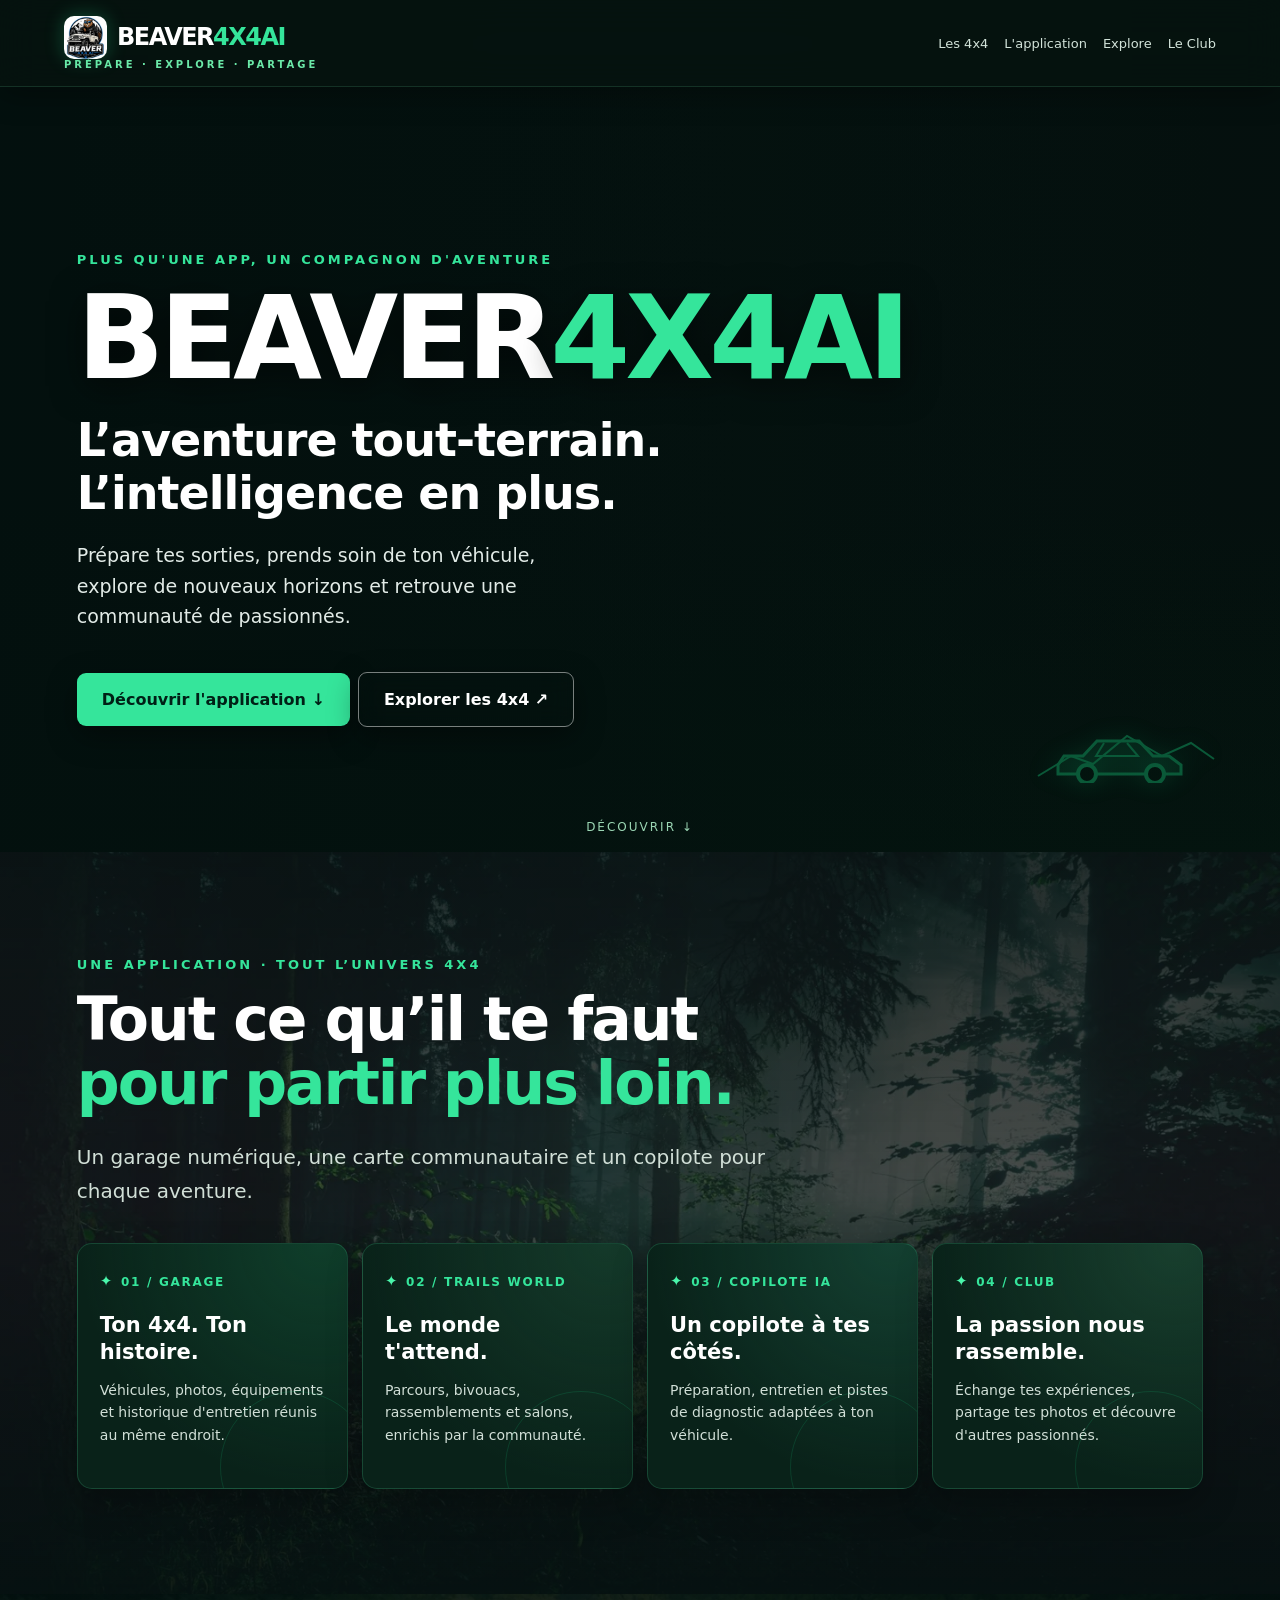
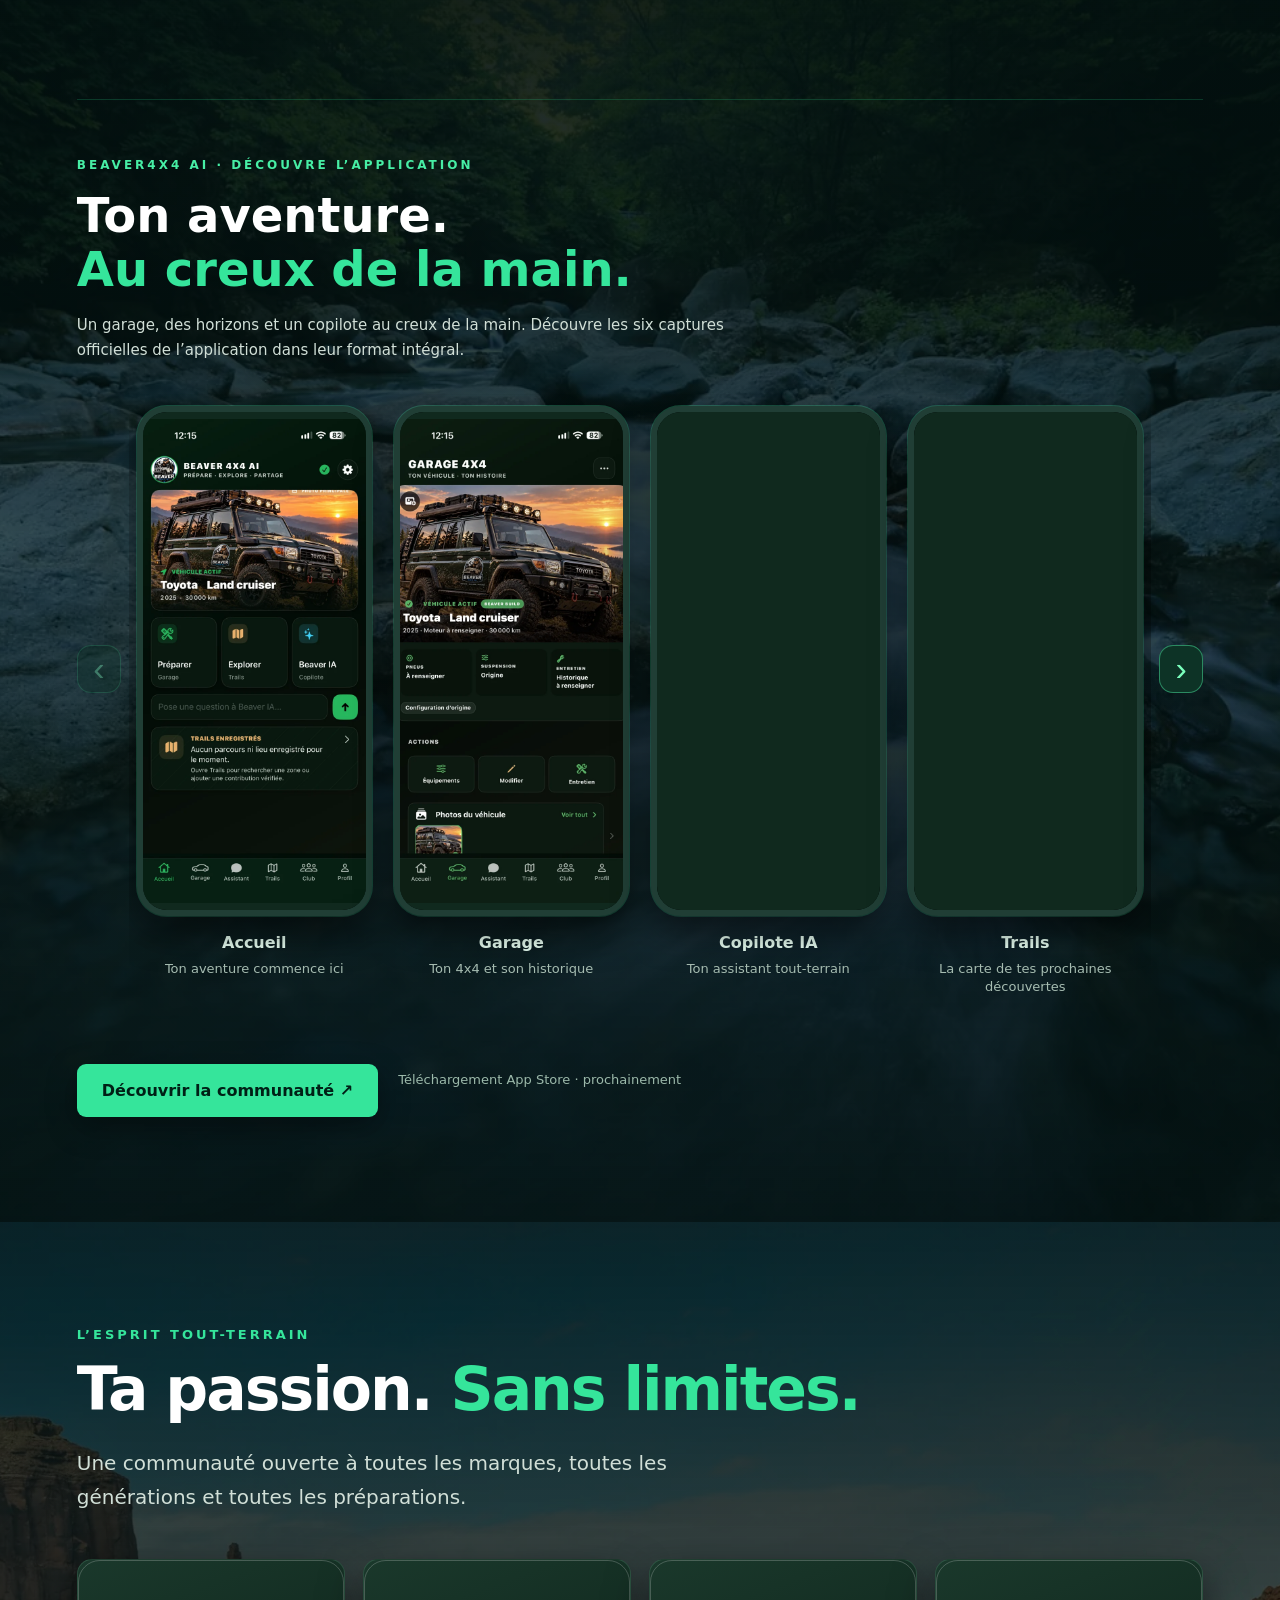
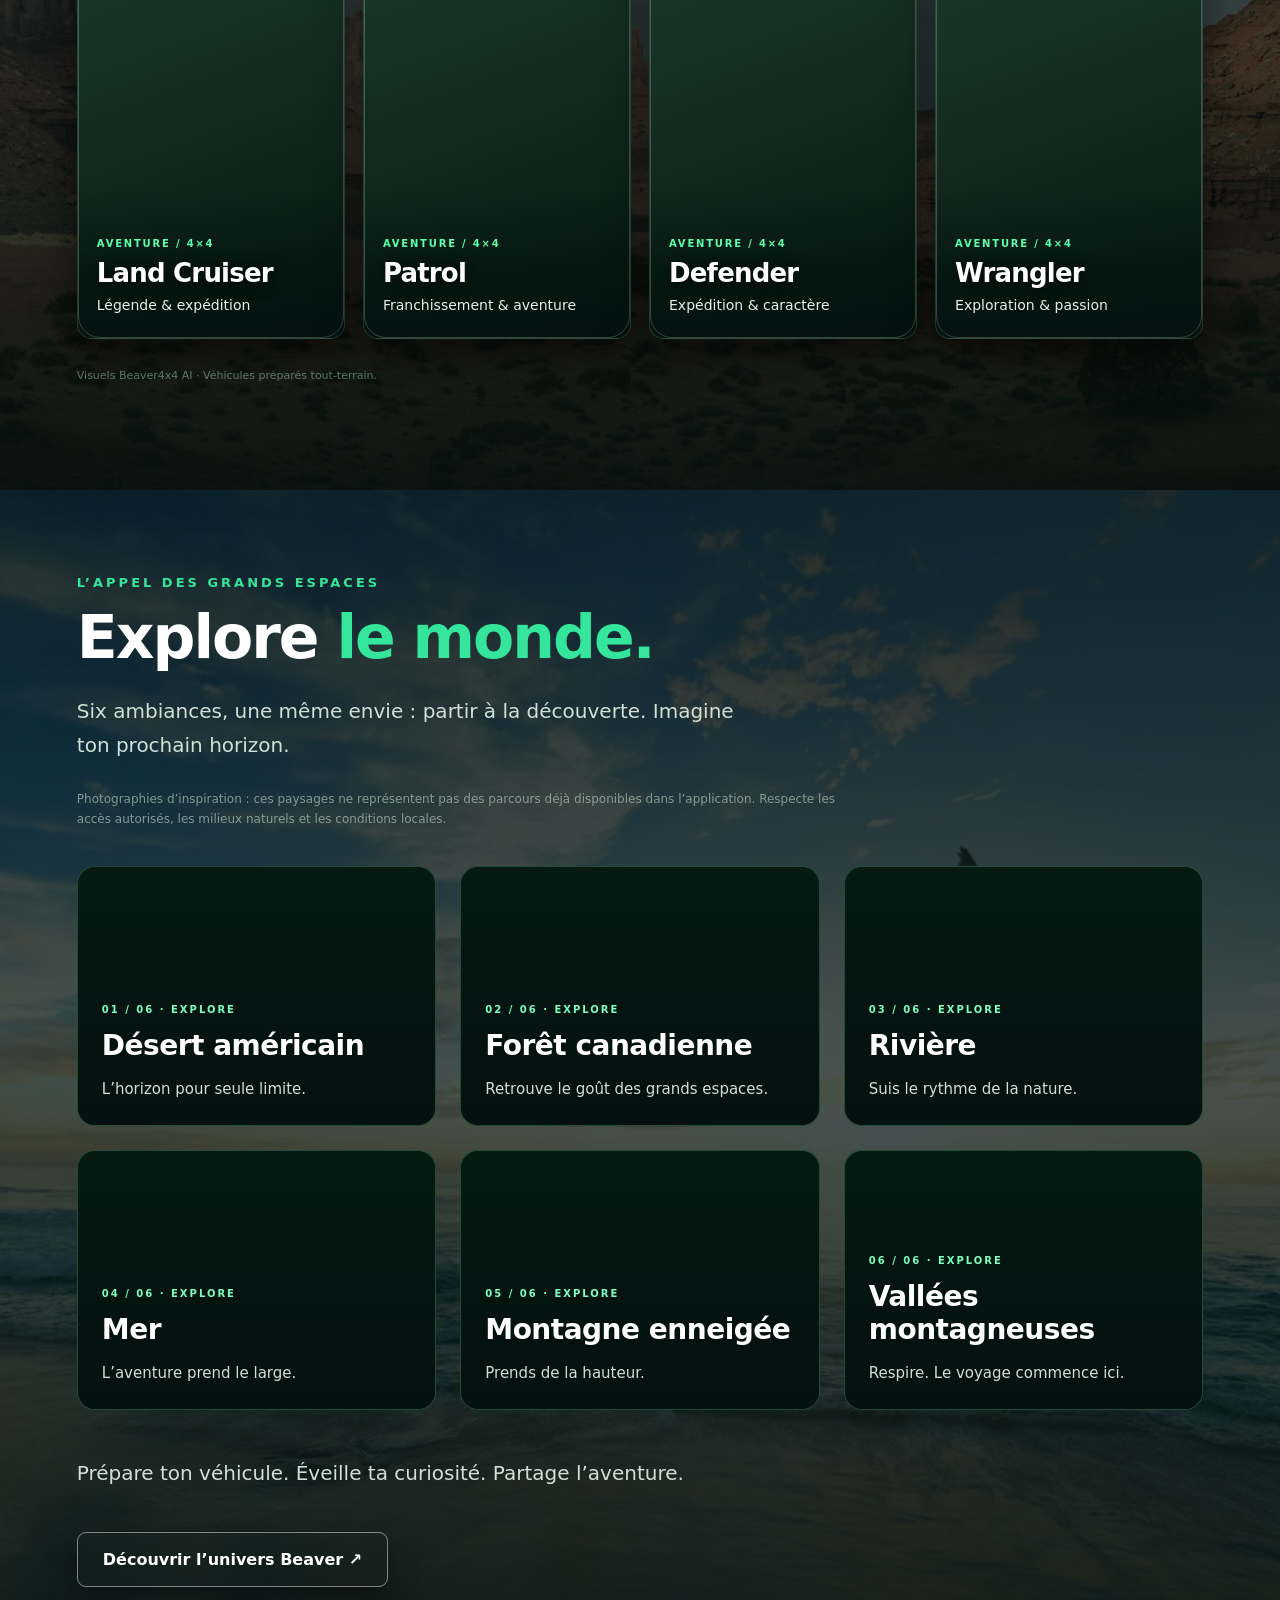
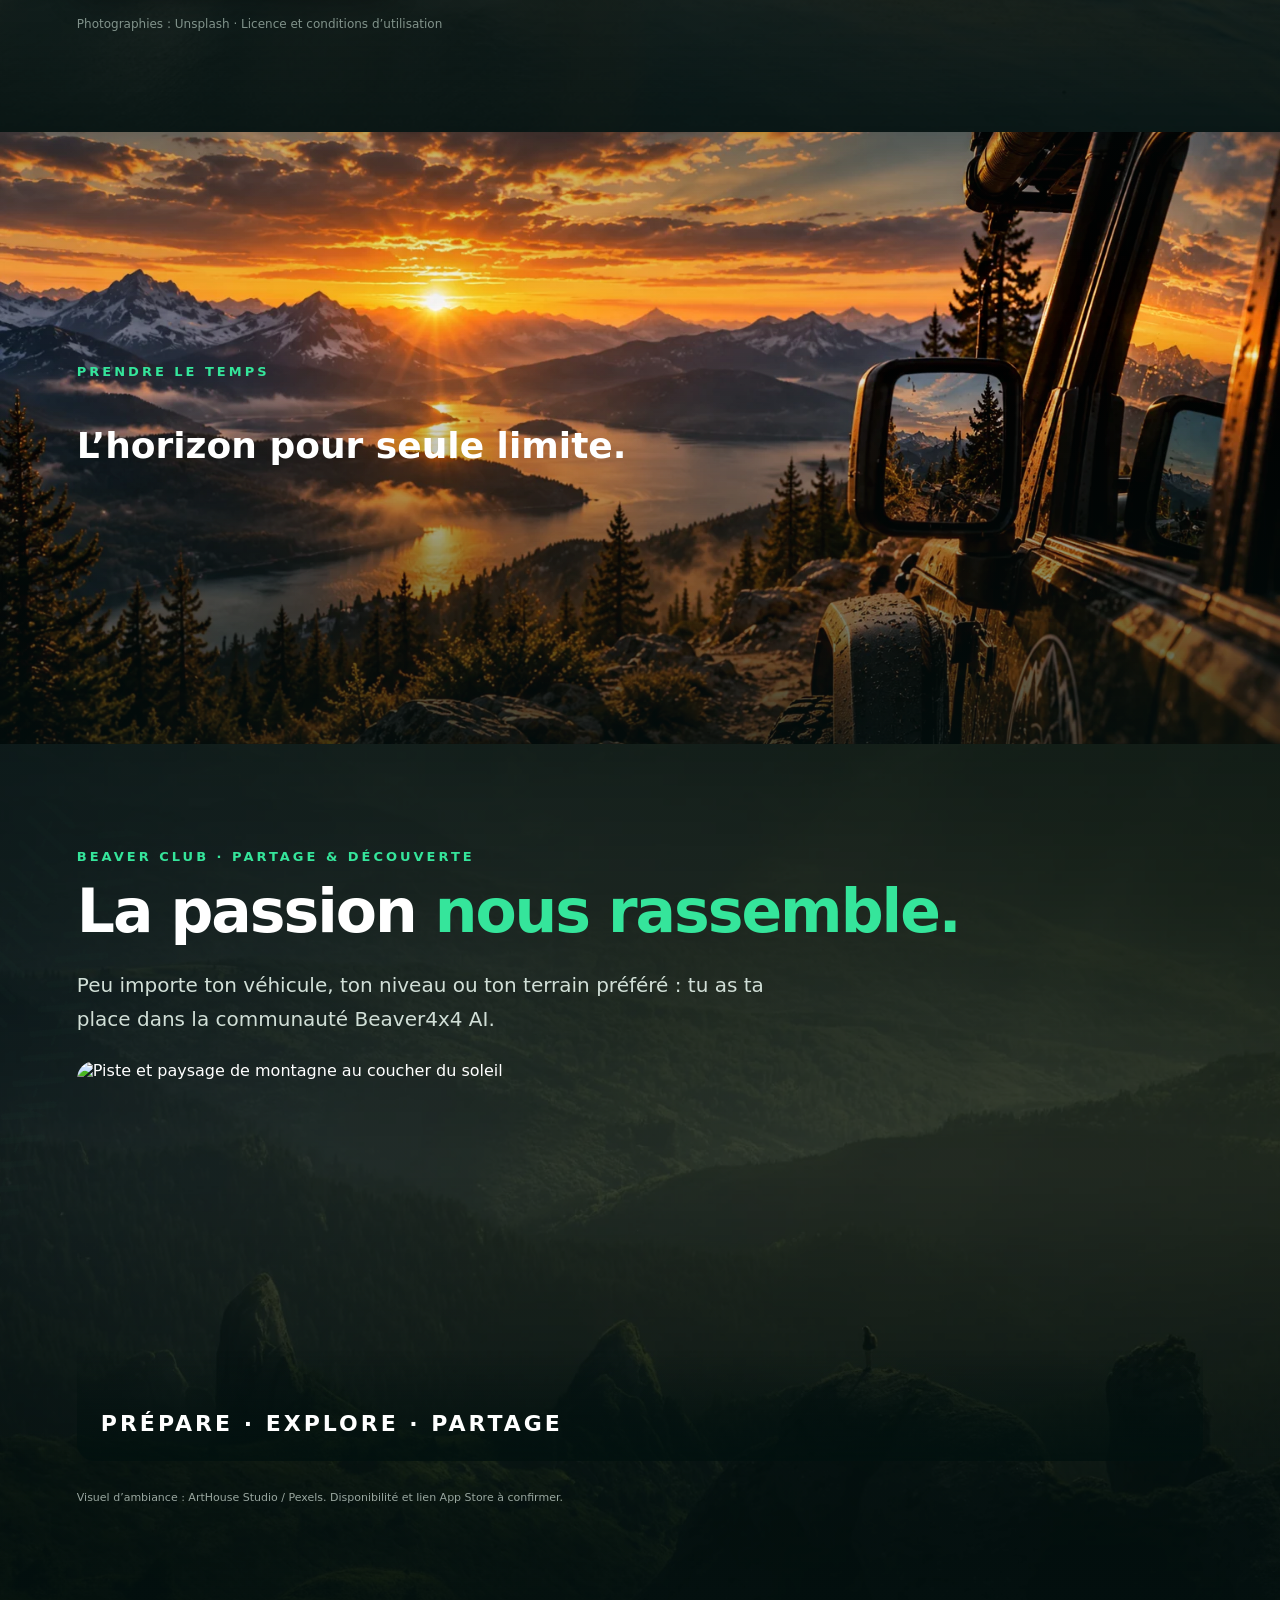
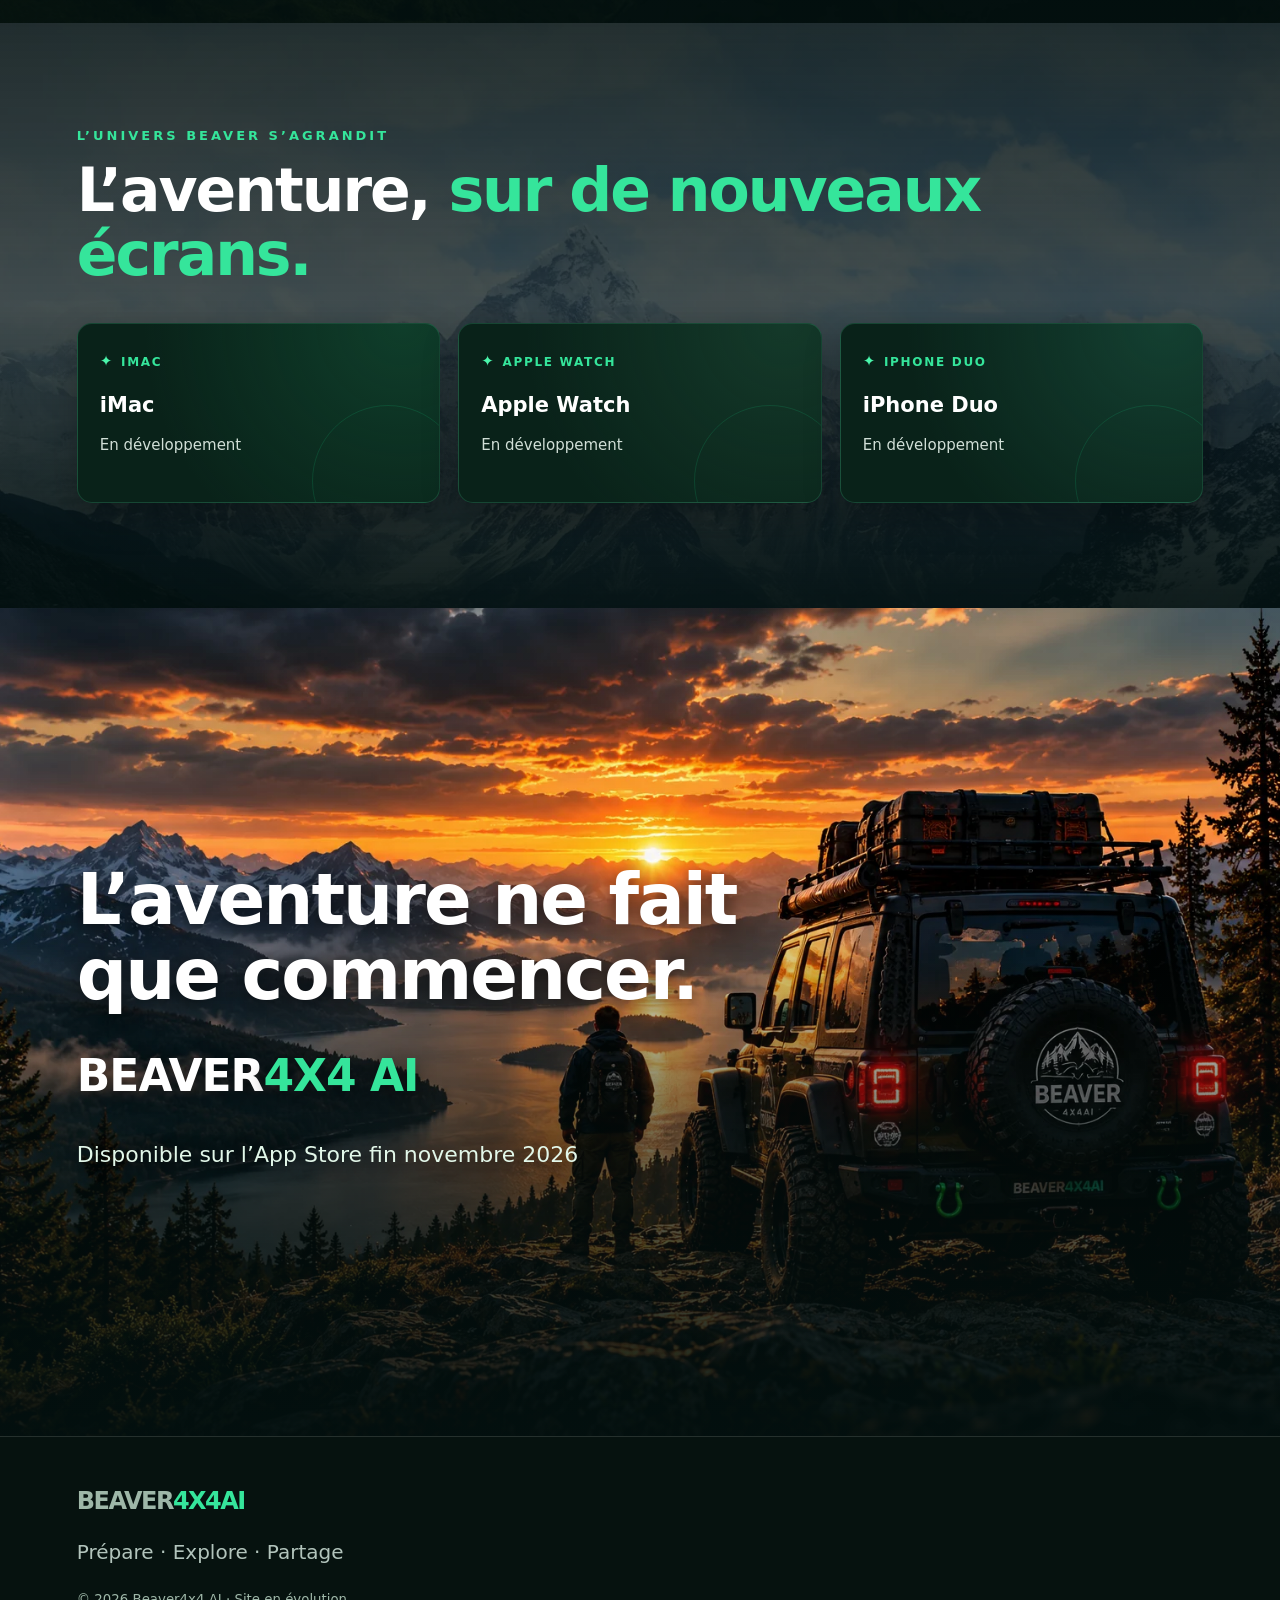
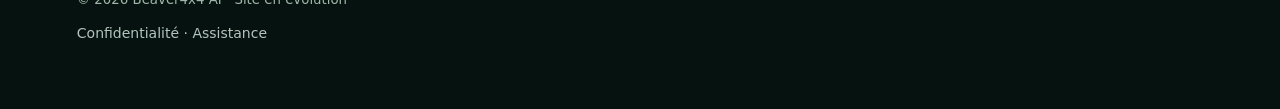
==== index.html @ d815db2d "Create cinematic Jeep journey with staged headlights and launch closing scene" ====
<!doctype html><html lang="fr"><head><meta charset="utf-8"><meta name="viewport" content="width=device-width,initial-scale=1"><meta name="theme-color" content="#04150f"><title>Beaver4x4 AI — Prépare · Explore · Partage</title><style>:root{color-scheme:dark;--bg:#04150f;--panel:#0b261c;--green:#18dc87;--muted:#adc1b7}*{box-sizing:border-box}html{scroll-behavior:smooth}body{margin:0;background:var(--bg);color:#fff;font-family:system-ui,-apple-system,Arial,sans-serif}header{position:sticky;top:0;z-index:10;background:#04150ff2;backdrop-filter:blur(18px);border-bottom:1px solid #ffffff24;padding:12px 5%;display:flex;align-items:center;justify-content:space-between}.logo{font-size:24px;font-weight:900;letter-spacing:-1px}.logo span,h1 em,h2 em{color:var(--green);font-style:normal}.tag{font-size:10px;letter-spacing:3px;color:#6be9a8;font-weight:700}nav{display:flex;gap:16px}a{color:inherit;text-decoration:none}nav a{font-size:13px;color:#d2e3d9}nav a:hover{color:var(--green)}.mobile-menu{display:none}.mobile-menu summary{cursor:pointer;list-style:none;border:1px solid #ffffff40;border-radius:12px;padding:10px 14px;font-weight:800;color:var(--green)}.mobile-menu summary::-webkit-details-marker{display:none}.mobile-menu .menu-links{position:absolute;right:5%;top:calc(100% - 2px);background:#092219;border:1px solid #ffffff35;border-radius:14px;padding:12px;min-width:190px;box-shadow:0 18px 35px #0008}.menu-links a{display:block;padding:13px 12px;font-size:15px}.menu-links a:hover{color:var(--green)}section[id]{scroll-margin-top:90px}.btn:hover{filter:brightness(1.1)}.btn:focus-visible,a:focus-visible,summary:focus-visible{outline:3px solid #fff;outline-offset:3px}.hero{min-height:75vh;display:flex;align-items:end;padding:90px 6% 70px;background:linear-gradient(0deg,#04150f 1%,#04150f55 65%,#04150f99),url('https://images.pexels.com/photos/6336036/pexels-photo-6336036.jpeg?auto=compress&cs=tinysrgb&w=1800') center/cover}.wrap{max-width:1150px;margin:auto}.eyebrow{color:var(--green);font-size:13px;letter-spacing:4px;font-weight:800;text-transform:uppercase}h1{font-size:clamp(46px,8vw,94px);line-height:1.02;letter-spacing:-3px;max-width:850px;margin:20px 0}h2{font-size:clamp(34px,5vw,60px);letter-spacing:-2px;line-height:1.07;margin:15px 0 25px}p{color:var(--muted);font-size:clamp(16px,2vw,20px);line-height:1.7;max-width:690px}.btn{display:inline-block;background:var(--green);color:#002016;border-radius:12px;padding:17px 25px;font-weight:800;margin-top:22px}.outline{border:1px solid #587769;background:transparent;color:#fff;margin-left:8px}section{padding:95px 6%}.alt{background:#092219}.grid{display:grid;grid-template-columns:repeat(4,1fr);gap:18px;margin-top:36px}.vehicle{min-height:315px;border:1px solid #ffffff20;border-radius:22px;overflow:hidden;background:#143326;display:flex;flex-direction:column;justify-content:end;position:relative}.vehicle img{position:absolute;inset:0;width:100%;height:100%;object-fit:cover;transition:transform .45s ease}.vehicle:hover img{transform:scale(1.06)}.vehicle:after{content:"";position:absolute;inset:0;background:linear-gradient(transparent 30%,#03120fea)}.vehicle .info{position:relative;z-index:1;padding:22px}.vehicle strong{font-size:23px}.vehicle small{display:block;color:#c5d7ce;margin-top:7px}.features{display:grid;grid-template-columns:repeat(2,1fr);gap:20px;margin-top:35px}.feature{padding:35px;border:1px solid #ffffff22;background:radial-gradient(circle at 90% 0%,#17664470,transparent 55%),#103126;border-radius:24px;transition:transform .2s,border-color .2s}.feature:hover{transform:translateY(-4px);border-color:#18dc8780}.feature b{font-size:26px}.feature p{font-size:16px}.feature .num{color:var(--green);letter-spacing:3px;font-size:13px}.photo{height:290px;border-radius:18px;overflow:hidden;margin-top:25px}.photo img{width:100%;height:100%;object-fit:cover}.notice{font-size:12px;color:#829c8d;margin-top:28px}footer{padding:50px 6%;border-top:1px solid #ffffff20;color:#9eb7a8}@media(max-width:760px){header{padding:10px 5%}.logo{font-size:21px}.tag{font-size:8px;letter-spacing:2px}nav{display:none}.mobile-menu{display:block}.grid{grid-template-columns:repeat(2,1fr)}.vehicle{min-height:245px}.features{grid-template-columns:1fr}.hero{min-height:70vh}.outline{margin-left:0}section{padding:70px 5%}}@media(max-width:400px){.grid{gap:10px}.vehicle{min-height:220px}.vehicle .info{padding:14px}.vehicle strong{font-size:19px}}.intro{position:fixed;inset:0;z-index:100;background:radial-gradient(circle at 50% 55%,#164832,#04150f 70%);display:grid;place-items:center;pointer-events:none;animation:introOut .75s ease 1.9s both}.intro-inner{text-align:center;animation:introIn 1.25s cubic-bezier(.2,.8,.2,1) both}.intro-mark{width:110px;height:110px;margin:0 auto 24px;border:2px solid #18dc87;border-radius:26px;display:grid;place-items:center;box-shadow:0 0 70px #18dc8740;transform:rotate(-7deg);font-size:50px;font-weight:1000;color:#18dc87}.intro-word{font-size:clamp(30px,7vw,60px);font-weight:900;letter-spacing:-2px}.intro-word span{color:#18dc87}.intro-sub{color:#a4e5c4;letter-spacing:4px;font-size:11px;margin-top:12px}.hero .eyebrow,.hero h1,.hero p,.hero .btn{animation:riseIn .8s both}.hero h1{animation-delay:.12s}.hero p{animation-delay:.22s}.hero .btn{animation-delay:.32s}.hero{position:relative;overflow:hidden}.hero:before{content:"";position:absolute;inset:0;background:linear-gradient(105deg,transparent 35%,#18dc870b 50%,transparent 65%);transform:translateX(-100%);animation:shine 6s ease-in-out 2.7s infinite;pointer-events:none}.terrain{position:absolute;right:5%;bottom:9%;width:180px;height:70px;opacity:.35;pointer-events:none;animation:terrainFloat 5s ease-in-out infinite}.terrain svg{width:100%;height:100%;filter:drop-shadow(0 0 12px #18dc8780)}.vehicle{isolation:isolate}.vehicle:before{content:"";position:absolute;z-index:1;inset:0;border:1px solid transparent;border-radius:22px;transition:border-color .3s}.vehicle:hover:before{border-color:#18dc87}.feature .num:before{content:"✦ ";font-size:15px}.feature{position:relative;overflow:hidden}.feature:after{content:"";position:absolute;right:-25px;bottom:-55px;width:150px;height:150px;border:1px solid #18dc8725;border-radius:50%;pointer-events:none}.scroll-cue{position:absolute;bottom:18px;left:50%;transform:translateX(-50%);font-size:12px;color:#9bd6b4;letter-spacing:2px;animation:cue 2s infinite}@keyframes introIn{from{opacity:0;transform:scale(.72)}to{opacity:1;transform:scale(1)}}@keyframes introOut{to{opacity:0;visibility:hidden}}@keyframes riseIn{from{opacity:0;transform:translateY(25px)}to{opacity:1;transform:translateY(0)}}@keyframes shine{0%,70%,100%{transform:translateX(-100%)}85%{transform:translateX(100%)}}@keyframes terrainFloat{50%{transform:translateY(-10px)}}@keyframes cue{50%{opacity:.35;transform:translate(-50%,7px)}}@media(max-width:760px){.terrain{right:4%;bottom:5%;width:110px;opacity:.2}.scroll-cue{display:none}}@media(prefers-reduced-motion:reduce){.intro{display:none}.hero .eyebrow,.hero h1,.hero p,.hero .btn,.terrain,.scroll-cue,.hero:before{animation:none!important}html{scroll-behavior:auto}} .vehicle{box-shadow:0 18px 42px #0008;transition:transform .35s,box-shadow .35s;border-color:#8bdbb42b}.vehicle:hover{transform:translateY(-6px);box-shadow:0 25px 55px #000b}.vehicle img{filter:saturate(1.22) contrast(1.12) brightness(.93);transform:scale(1.09);transition:transform .8s cubic-bezier(.2,.7,.2,1),filter .6s}.vehicle:hover img{transform:scale(1.16);filter:saturate(1.3) contrast(1.15)}.vehicle:after{background:linear-gradient(180deg,#03120f08 15%,#03120f18 40%,#03120ff0 100%)}.vehicle .info{padding:25px 20px 24px}.vehicle strong{font-size:clamp(23px,2.5vw,30px);letter-spacing:-.8px;line-height:1.1;display:block;text-shadow:0 2px 16px #000c}.vehicle small{font-size:14px;color:#e5f1e9;line-height:1.45}.vehicle .info:before{content:"EXPLORE  /  4×4";display:block;color:#5dffac;font-size:10px;letter-spacing:2.2px;font-weight:900;margin-bottom:10px}.vehicle:before{border:1px solid #ffffff35!important;pointer-events:none}.vehicle:nth-child(1) img{object-position:54% center}.vehicle:nth-child(2) img{object-position:52% center}.vehicle:nth-child(3) img{object-position:50% center}.vehicle:nth-child(4) img{object-position:55% center}@media(max-width:760px){.vehicle{min-height:290px}.vehicle .info{padding:18px 15px 20px}.vehicle strong{font-size:23px}.vehicle small{font-size:13px}.vehicle .info:before{font-size:9px;letter-spacing:1.5px}}@media(max-width:400px){.vehicle{min-height:260px}.vehicle strong{font-size:21px}}/* Beaver V7 — premium cinematic landing page */:root{--bg:#05100e;--panel:#0c211b;--green:#35e59b;--muted:#b2c4bc}body{background:#05100e;background-image:radial-gradient(ellipse at 50% 15%,#0b32261a,transparent 65%)}header{background:#06130ff0;padding:16px 5%;border-bottom:1px solid #70edb324;box-shadow:0 8px 30px #0005}.logo{letter-spacing:-1.5px}.hero{min-height:85vh;padding:125px 6% 85px;background:linear-gradient(90deg,#03100ef5 0%,#03100ecb 38%,#03100e40 85%),linear-gradient(0deg,#04150f 0%,transparent 38%),url('https://images.pexels.com/photos/163848/road-mountains-sunset-path-163848.jpeg?auto=compress&cs=tinysrgb&w=1600') center/cover}.hero .wrap{max-width:1180px}.hero h1{font-size:clamp(54px,9vw,115px);letter-spacing:-5px;line-height:1;margin:14px 0 18px;max-width:1000px;text-shadow:0 8px 35px #0009}.hero-headline{font-size:clamp(25px,3.7vw,46px);line-height:1.16;letter-spacing:-1px;margin:0 0 20px;font-weight:800;max-width:620px}.hero p{font-size:clamp(16px,2vw,19px);max-width:530px;color:#e2ebe7;line-height:1.6}.eyebrow{letter-spacing:3px}.btn{border-radius:9px;box-shadow:0 10px 30px #0006}.outline{backdrop-filter:blur(12px);border-color:#ffffff77}section{padding:105px 6%}h2{letter-spacing:-2px}.grid{gap:18px;margin-top:45px}.vehicle{min-height:380px;border-radius:15px;box-shadow:0 18px 42px #0009}.vehicle:after{background:linear-gradient(180deg,#0000 15%,#00160c08 38%,#00120ef5 100%)}.vehicle img{filter:contrast(1.13) saturate(1.18)}.vehicle .info{padding:25px}.vehicle .info:before{content:"BEAVER / EXPLORER";letter-spacing:1.8px}.vehicle strong{font-size:26px}.vehicle small{font-size:14px}.alt{background:radial-gradient(circle at 50% 0%,#0c3c2b60,transparent 65%),#061713}.features{grid-template-columns:repeat(4,1fr);gap:14px}.feature{padding:28px 22px;min-height:245px;background:linear-gradient(145deg,#0b3024,#071b16);border:1px solid #53e6a62e;border-radius:15px}.feature b{display:block;font-size:21px;line-height:1.25;margin-top:22px}.feature p{font-size:14px;line-height:1.6}.feature .num{font-size:12px}.photo{height:400px;border-radius:18px;position:relative}.photo img{filter:contrast(1.1) saturate(1.15);object-position:center}.photo:after{content:"PRÉPARE  ·  EXPLORE  ·  PARTAGE";position:absolute;inset:auto 0 0;padding:60px 24px 25px;background:linear-gradient(transparent,#02110fdc);color:#fff;font-weight:900;letter-spacing:3px;font-size:clamp(13px,2vw,22px)}.notice{font-size:11px;line-height:1.65;opacity:.72}.notice a{text-decoration:none!important}.notice a:hover{text-decoration:underline!important}footer{background:#06120f} @media(max-width:900px){.features{grid-template-columns:repeat(2,1fr)}}@media(max-width:760px){.hero{min-height:75vh;padding:100px 5% 75px;background-position:55% center}.hero h1{font-size:clamp(46px,11vw,75px);letter-spacing:-3px}.hero-headline{font-size:27px}.hero p{max-width:430px}.vehicle{min-height:310px}.features{grid-template-columns:repeat(2,1fr);gap:12px}.feature{min-height:230px;padding:22px 16px}.feature b{font-size:18px}.feature p{font-size:13px}.photo{height:280px}section{padding:78px 5%}}@media(max-width:400px){.vehicle{min-height:275px}.feature{padding:18px 14px}.hero h1{font-size:46px}.hero-headline{font-size:24px}}.hero{background:linear-gradient(90deg,#03100ef0 0%,#03100eaa 40%,#03100e22 100%),linear-gradient(0deg,#04150f 0%,transparent 45%),url('https://images.pexels.com/photos/6336036/pexels-photo-6336036.jpeg?auto=compress&cs=tinysrgb&w=1800') center 53%/cover}.vehicle img{filter:contrast(1.16) saturate(1.2);object-position:center center}.vehicle:nth-child(1) img,.vehicle:nth-child(2) img,.vehicle:nth-child(3) img,.vehicle:nth-child(4) img{object-position:center center}@media(max-width:760px){.hero{background-position:62% center}}/* V8 — adventure photography and mobile refinement */.hero{background:linear-gradient(90deg,#03100eea 0%,#03100e9c 45%,#03100e26 100%),linear-gradient(0deg,#04150f 0%,transparent 45%),url('https://images.pexels.com/photos/6336036/pexels-photo-6336036.jpeg?auto=compress&cs=tinysrgb&w=1800') center 54%/cover}.vehicle img{object-position:center center!important}.vehicle{min-height:390px}.vehicle:after{background:linear-gradient(180deg,#00100a12 10%,#00100a20 48%,#00100af7 100%)}.vehicle .info:before{content:"AVENTURE / 4×4";font-size:10px}.photo img{object-position:center 57%}.feature .num{font-weight:800;letter-spacing:1.7px}.feature .num:before{content:"✦  ";color:#4af6ab}.feature{box-shadow:0 15px 35px #0004}.feature:nth-child(1){background:radial-gradient(circle at 90% 0%,#1c754d55,transparent 70%),#092219}.feature:nth-child(2){background:radial-gradient(circle at 90% 0%,#2b684b55,transparent 70%),#092219}.feature:nth-child(3){background:radial-gradient(circle at 90% 0%,#2a7b6155,transparent 70%),#092219}.feature:nth-child(4){background:radial-gradient(circle at 90% 0%,#37795855,transparent 70%),#092219}@media(max-width:760px){.hero{background-position:57% center;min-height:68vh;padding:76px 5% 72px}.hero h1{font-size:clamp(42px,10vw,68px)}.hero-headline{font-size:clamp(23px,6vw,29px)}.hero p{font-size:16px}.hero .btn{padding:15px 18px;margin-top:14px}.grid{gap:12px}.vehicle{min-height:300px}.vehicle .info{padding:17px 14px 20px}.vehicle strong{font-size:clamp(19px,5vw,25px)}.vehicle small{font-size:12px}.vehicle .info:before{font-size:9px;letter-spacing:1px}.features{gap:12px}.feature{min-height:220px}.feature .num{font-size:11px;letter-spacing:.5px}.photo{height:280px}}@media(max-width:400px){.vehicle{min-height:270px}.hero h1{font-size:43px}.vehicle .info{padding:15px 12px}}/* V9 : cadrage complet des vrais modèles, sans découper les carrosseries */.vehicle{background:linear-gradient(155deg,#19382c 0%,#091e17 60%,#04110e 100%)}.vehicle img{inset:0 0 auto 0;width:100%;height:76%;object-fit:contain!important;object-position:center center!important;transform:none!important;filter:contrast(1.07) saturate(1.13)!important}.vehicle:hover img{transform:scale(1.025)!important}.vehicle:after{background:linear-gradient(180deg,#03120f00 25%,#03120f18 52%,#03120ff2 82%,#03120fff 100%)}.vehicle .info{padding-bottom:22px}@media(max-width:760px){.vehicle{min-height:285px}.vehicle img{height:73%}.vehicle .info{padding:14px 13px 18px}.vehicle strong{font-size:clamp(18px,4.8vw,24px)}}@media(max-width:400px){.vehicle{min-height:260px}.vehicle img{height:71%}}/* V10: uploaded official images */.brand-emblem{width:43px;height:43px;object-fit:contain;vertical-align:middle;margin-right:10px;border-radius:10px}.intro-mark{padding:0!important;overflow:hidden!important}.vehicle:nth-child(1) img,.vehicle:nth-child(4) img{object-fit:contain!important;object-position:center center!important;height:76%}@media(max-width:760px){.brand-emblem{width:33px;height:33px;margin-right:7px}.vehicle:nth-child(1) img,.vehicle:nth-child(4) img{height:73%}}/* V11 · premium off-road identity and tighter mobile layout */.intro{background:radial-gradient(circle at 50% 48%,#194a35,#03100c 72%)}.intro-mark{width:138px!important;height:138px!important;transform:none!important;border:2px solid #56f6aa55!important;border-radius:26px!important;box-shadow:0 0 0 9px #25e99c0c,0 0 70px #22e79750!important;animation:beaverBadge 1.7s cubic-bezier(.16,1,.3,1) both}.intro-mark img{width:100%;height:100%;object-fit:contain;filter:drop-shadow(0 8px 16px #0009)}.intro-inner:after{content:"";display:block;width:210px;height:4px;border-radius:5px;background:linear-gradient(90deg,transparent,#34e99c,transparent);margin:20px auto 0;animation:trailSweep 1.7s ease both}.brand-emblem{filter:drop-shadow(0 0 9px #27ef9744);transition:transform .45s ease,filter .45s ease}.logo:hover .brand-emblem{transform:rotate(-7deg) scale(1.12);filter:drop-shadow(0 0 16px #27ef9788)}@keyframes beaverBadge{0%{opacity:0;transform:translateY(28px) scale(.7) rotate(-10deg);filter:blur(8px)}55%{opacity:1;filter:blur(0)}80%{transform:translateY(-4px) scale(1.06) rotate(2deg)}100%{transform:translateY(0) scale(1) rotate(0)}}@keyframes trailSweep{from{opacity:0;transform:scaleX(.05)}to{opacity:1;transform:scaleX(1)}}#vehicules,#club{position:relative;isolation:isolate;overflow:hidden}#vehicules:before,#club:before{content:"";position:absolute;z-index:-1;pointer-events:none;width:210px;height:520px;top:5%;right:-36px;background-image:url("data:image/svg+xml,%3Csvg%20xmlns%3D%22http%3A%2F%2Fwww.w3.org%2F2000%2Fsvg%22%20width%3D%22160%22%20height%3D%22340%22%20viewBox%3D%220%200%20160%20340%22%3E%3Cg%20stroke%3D%22%236beaab%22%20stroke-width%3D%227%22%20stroke-linecap%3D%22round%22%20fill%3D%22none%22%20opacity%3D%22.9%22%3E%3Cpath%20d%3D%22M38%200V340M122%200V340%22%20stroke-width%3D%223%22%20stroke-dasharray%3D%228%2013%22%2F%3E%3Cpath%20d%3D%22M14%20-5l49%2022M97%2017l49-22%22%2F%3E%3Cpath%20d%3D%22M14%2025l49%2022M97%2047l49-22%22%2F%3E%3Cpath%20d%3D%22M14%2055l49%2022M97%2077l49-22%22%2F%3E%3Cpath%20d%3D%22M14%2085l49%2022M97%20107l49-22%22%2F%3E%3Cpath%20d%3D%22M14%20115l49%2022M97%20137l49-22%22%2F%3E%3Cpath%20d%3D%22M14%20145l49%2022M97%20167l49-22%22%2F%3E%3Cpath%20d%3D%22M14%20175l49%2022M97%20197l49-22%22%2F%3E%3Cpath%20d%3D%22M14%20205l49%2022M97%20227l49-22%22%2F%3E%3Cpath%20d%3D%22M14%20235l49%2022M97%20257l49-22%22%2F%3E%3Cpath%20d%3D%22M14%20265l49%2022M97%20287l49-22%22%2F%3E%3Cpath%20d%3D%22M14%20295l49%2022M97%20317l49-22%22%2F%3E%3Cpath%20d%3D%22M14%20325l49%2022M97%20347l49-22%22%2F%3E%3C%2Fg%3E%3C%2Fsvg%3E");background-repeat:repeat-y;background-size:140px auto;opacity:.11;transform:rotate(-22deg)}#club:before{left:-65px;right:auto;top:8%;transform:rotate(19deg);opacity:.08}.vehicle{background:linear-gradient(160deg,#1a382b,#061710)!important;display:flex;flex-direction:column;justify-content:flex-end}.vehicle img{height:76%!important;width:100%;object-fit:contain!important;object-position:center center!important}.vehicle:after{background:linear-gradient(180deg,transparent 35%,#04150f2e 58%,#03120ff8 81%,#03120f 100%)}.vehicle .info{padding:22px 19px 23px}.grid{align-items:stretch}.vehicle:hover{box-shadow:0 20px 48px #000b,0 0 0 1px #43f5a755}@media(max-width:760px){#vehicules:before{right:-90px;opacity:.07}.grid{gap:12px}.vehicle{min-height:310px!important;border-radius:19px}.vehicle img{height:74%!important}.vehicle .info{padding:17px 14px 20px}.vehicle strong{font-size:clamp(19px,5vw,25px)}.vehicle small{font-size:12px}.vehicle .info:before{font-size:9px;letter-spacing:1px}.intro-mark{width:118px!important;height:118px!important}}@media(max-width:400px){.vehicle{min-height:275px!important}.vehicle img{height:72%!important}.grid{gap:10px}.vehicle .info{padding:13px 11px 16px}.vehicle strong{font-size:19px}}@media(prefers-reduced-motion:reduce){.intro-mark,.intro-inner:after{animation:none!important}.brand-emblem{transition:none}}/* V12 — cinematic tread intro, navigation transition and app previews */.intro{overflow:hidden!important}.intro-inner{position:relative;z-index:2}.intro-tire{position:absolute;z-index:1;top:-35%;bottom:-35%;width:120px;background-image:url("data:image/svg+xml,%3Csvg%20xmlns%3D%22http%3A%2F%2Fwww.w3.org%2F2000%2Fsvg%22%20width%3D%22120%22%20height%3D%22320%22%20viewBox%3D%220%200%20120%20320%22%3E%3Cg%20fill%3D%22none%22%20stroke%3D%22%2337e99d%22%20stroke-width%3D%227%22%20stroke-linecap%3D%22round%22%3E%3Cpath%20d%3D%22M10%200l43%2019M67%2019l43-19%22%2F%3E%3Cpath%20d%3D%22M10%2032l43%2019M67%2051l43-19%22%2F%3E%3Cpath%20d%3D%22M10%2064l43%2019M67%2083l43-19%22%2F%3E%3Cpath%20d%3D%22M10%2096l43%2019M67%20115l43-19%22%2F%3E%3Cpath%20d%3D%22M10%20128l43%2019M67%20147l43-19%22%2F%3E%3Cpath%20d%3D%22M10%20160l43%2019M67%20179l43-19%22%2F%3E%3Cpath%20d%3D%22M10%20192l43%2019M67%20211l43-19%22%2F%3E%3Cpath%20d%3D%22M10%20224l43%2019M67%20243l43-19%22%2F%3E%3Cpath%20d%3D%22M10%20256l43%2019M67%20275l43-19%22%2F%3E%3Cpath%20d%3D%22M10%20288l43%2019M67%20307l43-19%22%2F%3E%3Cpath%20d%3D%22M10%20320l43%2019M67%20339l43-19%22%2F%3E%3Cpath%20d%3D%22M58%200v320M62%200v320%22%20stroke-width%3D%222%22%20stroke-dasharray%3D%228%2011%22%2F%3E%3C%2Fg%3E%3C%2Fsvg%3E");background-size:120px 320px;opacity:0;filter:drop-shadow(0 0 15px #30f1a455);pointer-events:none;animation:tireEntry 1.7s cubic-bezier(.2,.7,.2,1) both}.intro-tire-left{left:calc(50% - 235px);transform:rotate(-16deg)}.intro-tire-right{right:calc(50% - 235px);transform:rotate(16deg);animation-delay:.14s}@keyframes tireEntry{0%{opacity:0;background-position:0 -340px}32%{opacity:.18}75%{opacity:.32}100%{opacity:.10;background-position:0 150px}}.intro-mark{animation:beaverBadge 1.45s cubic-bezier(.16,1,.3,1) both!important}.intro-word{animation:logoWordReveal 1.3s .22s both}@keyframes logoWordReveal{from{opacity:0;transform:translateY(14px);filter:blur(5px)}to{opacity:1;transform:translateY(0);filter:blur(0)}}.route-transition{position:fixed;z-index:90;inset:0;pointer-events:none;opacity:0;visibility:hidden;background:linear-gradient(110deg,#04150fe8,#08271de8);transition:opacity .2s,visibility .2s}.route-transition:before,.route-transition:after{content:"";position:absolute;top:-40%;bottom:-40%;width:120px;background:url("data:image/svg+xml,%3Csvg%20xmlns%3D%22http%3A%2F%2Fwww.w3.org%2F2000%2Fsvg%22%20width%3D%22120%22%20height%3D%22320%22%20viewBox%3D%220%200%20120%20320%22%3E%3Cg%20fill%3D%22none%22%20stroke%3D%22%2337e99d%22%20stroke-width%3D%227%22%20stroke-linecap%3D%22round%22%3E%3Cpath%20d%3D%22M10%200l43%2019M67%2019l43-19%22%2F%3E%3Cpath%20d%3D%22M10%2032l43%2019M67%2051l43-19%22%2F%3E%3Cpath%20d%3D%22M10%2064l43%2019M67%2083l43-19%22%2F%3E%3Cpath%20d%3D%22M10%2096l43%2019M67%20115l43-19%22%2F%3E%3Cpath%20d%3D%22M10%20128l43%2019M67%20147l43-19%22%2F%3E%3Cpath%20d%3D%22M10%20160l43%2019M67%20179l43-19%22%2F%3E%3Cpath%20d%3D%22M10%20192l43%2019M67%20211l43-19%22%2F%3E%3Cpath%20d%3D%22M10%20224l43%2019M67%20243l43-19%22%2F%3E%3Cpath%20d%3D%22M10%20256l43%2019M67%20275l43-19%22%2F%3E%3Cpath%20d%3D%22M10%20288l43%2019M67%20307l43-19%22%2F%3E%3Cpath%20d%3D%22M10%20320l43%2019M67%20339l43-19%22%2F%3E%3Cpath%20d%3D%22M58%200v320M62%200v320%22%20stroke-width%3D%222%22%20stroke-dasharray%3D%228%2011%22%2F%3E%3C%2Fg%3E%3C%2Fsvg%3E") center / 120px 320px repeat-y;opacity:.42;filter:drop-shadow(0 0 12px #2bfaac44)}.route-transition:before{left:32%;transform:rotate(-14deg)}.route-transition:after{right:32%;transform:rotate(14deg)}.route-transition.is-active{visibility:visible;opacity:1;animation:routePass .55s ease both}@keyframes routePass{0%{opacity:0;clip-path:inset(0 100% 0 0)}35%{opacity:.86;clip-path:inset(0 0 0 0)}70%{opacity:.65}100%{opacity:0;clip-path:inset(0 0 0 100%)}}html{scroll-behavior:smooth}section[id]{scroll-margin-top:110px}.app-showcase{margin-top:75px;padding-top:54px;border-top:1px solid #2cd99133}.showcase-intro{max-width:720px;margin-bottom:30px}.showcase-kicker{color:#47eea5;font-size:12px;letter-spacing:3px;font-weight:800}.showcase-intro h3{font-size:clamp(30px,4vw,48px);line-height:1.12;margin:16px 0}.showcase-intro h3 em{color:#35e59b;font-style:normal}.showcase-intro p{font-size:15px;line-height:1.7;color:#a9c3b6}.phone-gallery{display:grid;grid-template-columns:repeat(4,minmax(0,1fr));gap:18px}.phone-item{text-align:center;min-width:0}.phone-shell{margin:auto;max-width:235px;aspect-ratio:9/18.5;border:6px solid #203e35;border-radius:34px;background:#030d0a;box-shadow:0 16px 35px #0008,0 0 0 1px #4cf4ad44;position:relative;padding:5px;overflow:hidden}.phone-notch{position:absolute;z-index:4;top:10px;left:50%;transform:translateX(-50%);width:30%;height:15px;background:#010504;border-radius:0 0 14px 14px}.phone-screen{height:100%;border-radius:25px;overflow:hidden;position:relative;background:#10291e}.phone-screen>img{width:100%;height:100%;object-fit:cover;filter:brightness(.62) saturate(.8)}.phone-overlay{position:absolute;inset:0;background:linear-gradient(0deg,#03140ef5,transparent 65%);display:flex;flex-direction:column;justify-content:end;align-items:start;text-align:left;padding:16px 11px 20px;gap:8px}.phone-overlay span{font-size:9px;color:#65ffc0;letter-spacing:1px}.phone-overlay strong{font-size:clamp(14px,1.8vw,23px);line-height:1.1}.phone-overlay small{font-size:10px;color:#c5dbd0}.phone-title{display:block;margin-top:16px;color:#e8fff3;font-size:14px}.phone-desc{display:block;color:#a7bdb2;font-size:12px;line-height:1.4;margin-top:5px}@media(max-width:760px){.phone-gallery{grid-template-columns:repeat(2,minmax(0,1fr));gap:22px 15px}.phone-shell{max-width:205px}.app-showcase{margin-top:48px;padding-top:38px}.intro-tire-left{left:4%}.intro-tire-right{right:4%}.showcase-intro p{font-size:14px}.phone-overlay{padding:12px 9px 18px}.phone-title{font-size:12px}.phone-desc{font-size:11px}}@media(prefers-reduced-motion:reduce){.intro-tire,.intro-word,.intro-mark,.route-transition{animation:none!important}.route-transition{display:none}html{scroll-behavior:auto}}/* V13 — refined vehicle photo framing and premium motion */.vehicle{min-height:380px!important;overflow:hidden;isolation:isolate}.vehicle img{position:absolute!important;top:0!important;left:0!important;width:100%!important;height:100%!important;object-fit:cover!important;object-position:center 46%!important;transform:scale(1)!important;transition:transform .8s cubic-bezier(.2,.7,.2,1),filter .6s ease!important}.vehicle:nth-child(1) img{object-position:center 51%!important}.vehicle:nth-child(2) img{object-position:center 48%!important}.vehicle:nth-child(3) img{object-position:center 54%!important}.vehicle:nth-child(4) img{object-position:center 48%!important}.vehicle:after{background:linear-gradient(180deg,#00120b00 20%,#00120b10 44%,#00120be6 84%,#00120bfa 100%)!important}.vehicle .info{position:relative;z-index:2}.vehicle:hover img{transform:scale(1.06)!important;filter:contrast(1.07) saturate(1.14)!important}.intro-mark{box-shadow:0 0 0 1px #55ffb566,0 0 25px #22e79755,0 0 90px #22e79728!important}.intro-inner{animation:introFloat 2.1s ease-in-out both}@keyframes introFloat{0%{transform:translateY(18px)}55%{transform:translateY(-5px)}100%{transform:translateY(0)}}.intro-tire{animation-duration:2.05s!important}.route-transition:before,.route-transition:after{background-size:120px 320px}.route-transition.is-active:before{animation:trackSlide .56s ease-out both}.route-transition.is-active:after{animation:trackSlide .56s .06s ease-out both}@keyframes trackSlide{from{background-position:center -260px;opacity:0}35%{opacity:.6}to{background-position:center 250px;opacity:.25}}.phone-shell{transition:transform .4s ease,box-shadow .4s ease}.phone-item:hover .phone-shell{transform:translateY(-9px) rotate(-1deg);box-shadow:0 24px 48px #000b,0 0 0 1px #4cf4ad88}.phone-screen img{object-fit:cover}.phone-item .phone-overlay{pointer-events:none}@media(max-width:760px){.vehicle{min-height:305px!important}.vehicle img{height:100%!important}.vehicle:nth-child(1) img{object-position:53% 50%!important}.vehicle:nth-child(2) img{object-position:50% 50%!important}.vehicle:nth-child(3) img{object-position:50% 50%!important}.vehicle:nth-child(4) img{object-position:50% 50%!important}.vehicle .info{padding:18px 13px 20px}.vehicle strong{font-size:clamp(19px,5vw,25px)}.phone-gallery{gap:20px 14px}}@media(max-width:400px){.vehicle{min-height:285px!important}}@media(prefers-reduced-motion:reduce){.intro-inner,.route-transition:before,.route-transition:after{animation:none!important}.vehicle img,.phone-shell{transition:none!important}}/* V14 cinematic expedition intro & real carousel architecture */.intro{overflow:hidden}.intro-inner{z-index:5!important;transform:translateY(-105px);animation:introCaption 2s ease both!important}.intro-expedition{position:absolute;inset:0;z-index:3;pointer-events:none;overflow:hidden}.expedition-car{position:absolute;bottom:7%;left:50%;width:min(88vw,710px);height:auto;transform:translateX(-50%);filter:drop-shadow(0 16px 17px #000d);animation:expeditionDrive 2.65s cubic-bezier(.16,.65,.18,1) both}.expedition-door-logo{position:absolute;z-index:2;width:clamp(22px,5vw,44px);height:clamp(22px,5vw,44px);object-fit:contain;bottom:calc(7% + min(88vw,710px)*.155);left:calc(50% - min(88vw,710px)*.065);border-radius:5px;animation:doorDrive 2.65s cubic-bezier(.16,.65,.18,1) both}.expedition-ground{position:absolute;bottom:8%;left:0;right:0;height:2px;background:linear-gradient(90deg,transparent,#50e8a770,transparent);box-shadow:0 0 24px #3eec9b66}.expedition-dust{position:absolute;bottom:7%;width:120px;height:65px;border-radius:50%;background:radial-gradient(ellipse,#b8b59a7d,transparent 70%);filter:blur(12px);animation:dustCloud 2.3s .4s ease-out both}.dust-one{left:12%}.dust-two{left:25%;animation-delay:.65s}.expedition-light{position:absolute;bottom:17%;right:0;width:55%;height:25%;background:radial-gradient(ellipse at 70% 50%,#d9d5a21e,transparent 70%);filter:blur(22px)}@keyframes expeditionDrive{0%{transform:translateX(-190%) scale(.82);opacity:0}35%{opacity:1}68%{transform:translateX(-48%) scale(1.02)}85%{transform:translateX(-50%) scale(1)}100%{transform:translateX(-50%) scale(1);opacity:1}}@keyframes doorDrive{0%{transform:translateX(-130vw);opacity:0}35%{opacity:1}68%{transform:translateX(2%)}100%{transform:translateX(0)}}@keyframes dustCloud{0%{opacity:0;transform:translateX(-70px) scale(.2)}50%{opacity:.6}100%{opacity:0;transform:translateX(-160px) scale(2.4)}}@keyframes introCaption{from{opacity:0;transform:translateY(-65px) scale(.94)}to{opacity:1;transform:translateY(-105px) scale(1)}}.intro-tire{opacity:.12}.showcase-carousel{position:relative;padding:0 42px}.showcase-track{display:flex;gap:22px;overflow-x:auto;scroll-snap-type:x mandatory;scroll-padding:12px;padding:12px 8px 26px;scrollbar-width:thin;scrollbar-color:#37d990 #092219;-webkit-overflow-scrolling:touch}.showcase-slide{flex:0 0 clamp(170px,22vw,235px);scroll-snap-align:center;text-align:center;min-width:0}.showcase-slide .phone-shell{width:100%}.showcase-arrow{position:absolute;z-index:3;top:38%;width:37px;height:48px;border-radius:14px;background:#0d3326;border:1px solid #4deda677;color:#7bffbd;font-size:34px;cursor:pointer}.showcase-arrow.prev{left:0}.showcase-arrow.next{right:0}.showcase-arrow:hover{background:#14513a}.showcase-actions{display:flex;align-items:center;flex-wrap:wrap;gap:20px;margin-top:20px}.store-soon{font-size:13px;color:#9cb9aa}.phone-screen>img{filter:brightness(.75) saturate(.9)}.showcase-slide .phone-overlay{background:linear-gradient(0deg,#03140fe8,transparent 55%)}.hero{background-attachment:fixed}.photo img{transition:transform .6s ease}.photo:hover img{transform:scale(1.025)}.scroll-visible{animation:sectionRise .75s ease both}@keyframes sectionRise{from{opacity:.3;transform:translateY(24px)}to{opacity:1;transform:translateY(0)}}@media(max-width:760px){.intro-inner{animation:introCaptionMobile 2s ease both!important}.expedition-car{bottom:13%;width:115vw}.expedition-door-logo{bottom:calc(13% + 115vw*.155);left:calc(50% - 115vw*.065)}.expedition-ground{bottom:14%}.expedition-dust{bottom:13%}@keyframes introCaptionMobile{from{opacity:0;transform:translateY(-75px) scale(.92)}to{opacity:1;transform:translateY(-145px) scale(1)}}.showcase-carousel{padding:0 23px}.showcase-track{gap:15px}.showcase-slide{flex-basis:64vw;max-width:225px}.showcase-arrow{width:27px;height:44px;font-size:25px}.hero{background-attachment:scroll}}@media(prefers-reduced-motion:reduce){.intro-expedition,.intro-inner{animation:none!important}.expedition-car{animation:none!important;transform:translateX(-50%)}.expedition-door-logo{animation:none!important}.expedition-dust{display:none}.hero{background-attachment:scroll}.scroll-visible{animation:none!important}}</style><link rel="stylesheet" href="quality.css?v=20261024-aventure3"><link rel="preload" as="image" href="assets/scene-front-1536.webp" fetchpriority="high"></head><body><div class="intro cinematic-intro" aria-label="Ouverture Beaver4x4 AI"><div class="cinematic-brand"><img src="assets/beaver-logo.webp" alt="Logo officiel Beaver4x4 AI" width="52" height="52"><div><strong>BEAVER<span>4X4AI</span></strong><small>PRÉPARE · EXPLORE · PARTAGE</small></div></div><div class="ignition-stage" aria-hidden="true"><svg viewBox="0 0 1152 1024" xmlns="http://www.w3.org/2000/svg"><defs><radialGradient id="lamp-glow"><stop stop-color="#fff9df" stop-opacity=".8"/><stop offset=".25" stop-color="#ffd894" stop-opacity=".32"/><stop offset="1" stop-color="#ffc27a" stop-opacity="0"/></radialGradient></defs><image href="assets/scene-front-1536.webp" width="1536" height="1024"/><g class="ignition-rings" fill="none" stroke="#ffda96" stroke-width="5"><circle cx="400" cy="514" r="30"/><circle cx="744" cy="510" r="30"/></g><g class="ignition-headlights"><circle class="lamp-halo" cx="400" cy="514" r="83" fill="url(#lamp-glow)"/><circle cx="400" cy="514" r="23" fill="#fff4cf"/><circle class="lamp-halo" cx="744" cy="510" r="83" fill="url(#lamp-glow)"/><circle cx="744" cy="510" r="23" fill="#fff4cf"/></g><g class="ignition-roof"><circle cx="421" cy="219" r="48" fill="url(#lamp-glow)"/><circle cx="421" cy="219" r="9" fill="#fff4cf"/><circle cx="497" cy="223" r="48" fill="url(#lamp-glow)"/><circle cx="497" cy="223" r="9" fill="#fff4cf"/><circle cx="577" cy="222" r="48" fill="url(#lamp-glow)"/><circle cx="577" cy="222" r="9" fill="#fff4cf"/><circle cx="649" cy="224" r="48" fill="url(#lamp-glow)"/><circle cx="649" cy="224" r="9" fill="#fff4cf"/><circle cx="726" cy="220" r="48" fill="url(#lamp-glow)"/><circle cx="726" cy="220" r="9" fill="#fff4cf"/></g></svg></div><button class="intro-skip" type="button">Passer l’introduction →</button></div><header><div><div class="logo"><img src="assets/beaver-logo.webp" alt="" class="brand-emblem">BEAVER<span>4X4AI</span></div><div class="tag">PRÉPARE · EXPLORE · PARTAGE</div></div><nav><a href="#vehicules">Les 4x4</a><a href="#fonctionnalites">L'application</a><a href="#explore">Explore</a><a href="#club">Le Club</a></nav><details class="mobile-menu"><summary aria-label="Ouvrir le menu de navigation">☰ Menu</summary><div class="menu-links"><a href="#vehicules">Les 4x4</a><a href="#fonctionnalites">L’application</a><a href="#explore">Explore</a><a href="#club">Le Club</a></div></details></header><div class="route-transition" aria-hidden="true"></div><main><div class="hero"><div class="wrap" style="width:100%"><div class="eyebrow">Plus qu'une app, un compagnon d'aventure</div><h1>BEAVER<em>4X4AI</em></h1><h3 class="hero-headline">L’aventure tout-terrain.<br>L’intelligence en plus.</h3><p>Prépare tes sorties, prends soin de ton véhicule, explore de nouveaux horizons et retrouve une communauté de passionnés.</p><a class="btn" href="#fonctionnalites">Découvrir l'application ↓</a><a class="btn outline" href="#vehicules">Explorer les 4x4 ↗</a></div><div class="terrain" aria-hidden="true"><svg viewBox="0 0 180 70" fill="none" xmlns="http://www.w3.org/2000/svg"><path d="M2 63 35 43 57 51 91 23 126 43 155 30 178 46" stroke="#18dc87" stroke-width="2"/><path d="M28 43h19l14-15h42l14 15h16l12 9v9H22v-9z" fill="#18dc87" fill-opacity=".18" stroke="#18dc87" stroke-width="3"/><circle cx="51" cy="61" r="9" fill="#04150f" stroke="#18dc87" stroke-width="4"/><circle cx="119" cy="61" r="9" fill="#04150f" stroke="#18dc87" stroke-width="4"/><path d="M68 30 60 43h42l-11-13" stroke="#18dc87" stroke-width="2"/></svg></div><div class="scroll-cue" aria-hidden="true">DÉCOUVRIR ↓</div></div><section class="landscape-section alt" id="fonctionnalites"><div class="section-landscape" aria-hidden="true"><img src="assets/explore-foret-1440.webp" srcset="assets/explore-foret-720.webp 720w, assets/explore-foret-1440.webp 1440w, assets/explore-foret-1920.webp 1920w" sizes="100vw" alt="" loading="lazy" decoding="async"></div><div class="wrap"><div class="eyebrow">UNE APPLICATION · TOUT L’UNIVERS 4X4</div><h2>Tout ce qu’il te faut<br><em>pour partir plus loin.</em></h2><p>Un garage numérique, une carte communautaire et un copilote pour chaque aventure.</p><div class="features"><article class="feature"><div class="num">01 / GARAGE</div><b>Ton 4x4. Ton histoire.</b><p>Véhicules, photos, équipements et historique d'entretien réunis au même endroit.</p></article><article class="feature"><div class="num">02 / TRAILS WORLD</div><b>Le monde t'attend.</b><p>Parcours, bivouacs, rassemblements et salons, enrichis par la communauté.</p></article><article class="feature"><div class="num">03 / COPILOTE IA</div><b>Un copilote à tes côtés.</b><p>Préparation, entretien et pistes de diagnostic adaptées à ton véhicule.</p></article><article class="feature"><div class="num">04 / CLUB</div><b>La passion nous rassemble.</b><p>Échange tes expériences, partage tes photos et découvre d'autres passionnés.</p></article></div></div></section><section id="application" class="landscape-section"><div class="section-landscape" aria-hidden="true"><img src="assets/explore-riviere-1440.webp" srcset="assets/explore-riviere-720.webp 720w, assets/explore-riviere-1440.webp 1440w, assets/explore-riviere-1920.webp 1920w" sizes="100vw" alt="" loading="lazy" decoding="async"></div><div class="wrap"><div class="app-showcase" aria-label="Découverte de l'application Beaver4x4 AI"><div class="showcase-intro"><span class="showcase-kicker">BEAVER4X4 AI · DÉCOUVRE L’APPLICATION</span><h3>Ton aventure.<br><em>Au creux de la main.</em></h3><p>Un garage, des horizons et un copilote au creux de la main. Découvre les six captures officielles de l’application dans leur format intégral.</p></div><div class="showcase-carousel" role="region" aria-roledescription="carrousel" aria-label="Aperçus de l'application"><button class="showcase-arrow prev" type="button" aria-label="Aperçu précédent">‹</button><div class="showcase-track" tabindex="0"><article class="showcase-slide is-capture"><div class="phone-shell"><div class="phone-screen"><img src="assets/app-officiel-accueil.webp" alt="Capture officielle Beaver4x4 AI — Accueil" width="660" height="1434" loading="lazy" decoding="async"></div></div><strong class="phone-title">Accueil</strong><span class="phone-desc">Ton aventure commence ici</span></article><article class="showcase-slide is-capture"><div class="phone-shell"><div class="phone-screen"><img src="assets/app-officiel-garage.webp" alt="Capture officielle Beaver4x4 AI — Garage" width="660" height="1434" loading="lazy" decoding="async"></div></div><strong class="phone-title">Garage</strong><span class="phone-desc">Ton 4x4 et son historique</span></article><article class="showcase-slide is-capture"><div class="phone-shell"><div class="phone-screen"><img src="assets/app-officiel-copilote.webp" alt="Capture officielle Beaver4x4 AI — Copilote IA" width="660" height="1434" loading="lazy" decoding="async"></div></div><strong class="phone-title">Copilote IA</strong><span class="phone-desc">Ton assistant tout-terrain</span></article><article class="showcase-slide is-capture"><div class="phone-shell"><div class="phone-screen"><img src="assets/app-officiel-trails.webp" alt="Capture officielle Beaver4x4 AI — Trails" width="660" height="1434" loading="lazy" decoding="async"></div></div><strong class="phone-title">Trails</strong><span class="phone-desc">La carte de tes prochaines découvertes</span></article><article class="showcase-slide is-capture"><div class="phone-shell"><div class="phone-screen"><img src="assets/app-officiel-club.webp" alt="Capture officielle Beaver4x4 AI — Club" width="660" height="1434" loading="lazy" decoding="async"></div></div><strong class="phone-title">Club</strong><span class="phone-desc">La passion et les échanges</span></article><article class="showcase-slide is-capture"><div class="phone-shell"><div class="phone-screen"><img src="assets/app-officiel-profil.webp" alt="Capture officielle Beaver4x4 AI — Profil" width="660" height="1434" loading="lazy" decoding="async"></div></div><strong class="phone-title">Profil</strong><span class="phone-desc">Ton univers Beaver au même endroit</span></article></div><button class="showcase-arrow next" type="button" aria-label="Aperçu suivant">›</button></div><div class="showcase-actions"><a class="btn" href="#club">Découvrir la communauté ↗</a><span class="store-soon">Téléchargement App Store · prochainement</span></div></div></div></section><section id="vehicules" class="landscape-section"><div class="section-landscape" aria-hidden="true"><img src="assets/explore-desert-1440.webp" srcset="assets/explore-desert-720.webp 720w, assets/explore-desert-1440.webp 1440w, assets/explore-desert-1920.webp 1920w" sizes="100vw" alt="" loading="lazy" decoding="async"></div><div class="wrap"><div class="eyebrow">L’ESPRIT TOUT-TERRAIN</div><h2>Ta passion. <em>Sans limites.</em></h2><p>Une communauté ouverte à toutes les marques, toutes les générations et toutes les préparations.</p><div class="grid beaver-vehicle-gallery"><article class="vehicle"><img src="assets/beaver-land-cruiser-960.webp" srcset="assets/beaver-land-cruiser-640.webp 640w, assets/beaver-land-cruiser-960.webp 960w" sizes="(max-width:760px) 45vw, (max-width:1300px) 22vw, 274px" width="960" height="640" alt="Toyota Land Cruiser série 70 préparé Beaver4x4 AI" loading="lazy" decoding="async"><div class="info"><strong>Land Cruiser</strong><small>Légende & expédition</small></div></article><article class="vehicle"><img src="assets/beaver-patrol-960.webp" srcset="assets/beaver-patrol-640.webp 640w, assets/beaver-patrol-960.webp 960w" sizes="(max-width:760px) 45vw, (max-width:1300px) 22vw, 274px" width="960" height="640" alt="Nissan Patrol préparé Beaver4x4 AI" loading="lazy" decoding="async"><div class="info"><strong>Patrol</strong><small>Franchissement & aventure</small></div></article><article class="vehicle"><img src="assets/beaver-defender-960.webp" srcset="assets/beaver-defender-640.webp 640w, assets/beaver-defender-960.webp 960w" sizes="(max-width:760px) 45vw, (max-width:1300px) 22vw, 274px" width="960" height="640" alt="Land Rover Defender 110 préparé Beaver4x4 AI" loading="lazy" decoding="async"><div class="info"><strong>Defender</strong><small>Expédition & caractère</small></div></article><article class="vehicle"><img src="assets/beaver-wrangler-960.webp" srcset="assets/beaver-wrangler-640.webp 640w, assets/beaver-wrangler-960.webp 960w" sizes="(max-width:760px) 45vw, (max-width:1300px) 22vw, 274px" width="960" height="640" alt="Jeep Wrangler Rubicon préparé Beaver4x4 AI" loading="lazy" decoding="async"><div class="info"><strong>Wrangler</strong><small>Exploration & passion</small></div></article></div><div class="notice">Visuels Beaver4x4 AI · Véhicules préparés tout-terrain.</div></div></section><section id="explore" class="landscape-section explore-world" aria-labelledby="explore-title"><div class="section-landscape" aria-hidden="true"><img src="assets/explore-mer-1440.webp" srcset="assets/explore-mer-720.webp 720w, assets/explore-mer-1440.webp 1440w, assets/explore-mer-1920.webp 1920w" sizes="100vw" alt="" loading="lazy" decoding="async"></div>
<div class="wrap"><div class="eyebrow">L’APPEL DES GRANDS ESPACES</div>
<h2 id="explore-title">Explore <em>le monde.</em></h2>
<p>Six ambiances, une même envie : partir à la découverte. Imagine ton prochain horizon.</p>
<p class="notice">Photographies d’inspiration : ces paysages ne représentent pas des parcours déjà disponibles dans l’application. Respecte les accès autorisés, les milieux naturels et les conditions locales.</p></div>
<div class="wrap explore-notes"><article class="explore-note" aria-labelledby="explore-desert"><img class="explore-card-photo" src="assets/explore-desert-720.webp" srcset="assets/explore-desert-720.webp 720w, assets/explore-desert-1440.webp 1440w" sizes="(max-width:760px) 45vw, 360px" alt="" width="720" height="480" loading="lazy" decoding="async"><span class="explore-index">01 / 06 · EXPLORE</span><h3 id="explore-desert">Désert américain</h3><p>L’horizon pour seule limite.</p></article><article class="explore-note" aria-labelledby="explore-foret"><img class="explore-card-photo" src="assets/explore-foret-720.webp" srcset="assets/explore-foret-720.webp 720w, assets/explore-foret-1440.webp 1440w" sizes="(max-width:760px) 45vw, 360px" alt="" width="720" height="480" loading="lazy" decoding="async"><span class="explore-index">02 / 06 · EXPLORE</span><h3 id="explore-foret">Forêt canadienne</h3><p>Retrouve le goût des grands espaces.</p></article><article class="explore-note" aria-labelledby="explore-riviere"><img class="explore-card-photo" src="assets/explore-riviere-720.webp" srcset="assets/explore-riviere-720.webp 720w, assets/explore-riviere-1440.webp 1440w" sizes="(max-width:760px) 45vw, 360px" alt="" width="720" height="480" loading="lazy" decoding="async"><span class="explore-index">03 / 06 · EXPLORE</span><h3 id="explore-riviere">Rivière</h3><p>Suis le rythme de la nature.</p></article><article class="explore-note" aria-labelledby="explore-mer"><img class="explore-card-photo" src="assets/explore-mer-720.webp" srcset="assets/explore-mer-720.webp 720w, assets/explore-mer-1440.webp 1440w" sizes="(max-width:760px) 45vw, 360px" alt="" width="720" height="480" loading="lazy" decoding="async"><span class="explore-index">04 / 06 · EXPLORE</span><h3 id="explore-mer">Mer</h3><p>L’aventure prend le large.</p></article><article class="explore-note" aria-labelledby="explore-neige"><img class="explore-card-photo" src="assets/explore-neige-720.webp" srcset="assets/explore-neige-720.webp 720w, assets/explore-neige-1440.webp 1440w" sizes="(max-width:760px) 45vw, 360px" alt="" width="720" height="480" loading="lazy" decoding="async"><span class="explore-index">05 / 06 · EXPLORE</span><h3 id="explore-neige">Montagne enneigée</h3><p>Prends de la hauteur.</p></article><article class="explore-note" aria-labelledby="explore-vallees"><img class="explore-card-photo" src="assets/explore-vallees-720.webp" srcset="assets/explore-vallees-720.webp 720w, assets/explore-vallees-1440.webp 1440w" sizes="(max-width:760px) 45vw, 360px" alt="" width="720" height="480" loading="lazy" decoding="async"><span class="explore-index">06 / 06 · EXPLORE</span><h3 id="explore-vallees">Vallées montagneuses</h3><p>Respire. Le voyage commence ici.</p></article></div><div class="wrap explore-outro"><p>Prépare ton véhicule. Éveille ta curiosité. Partage l’aventure.</p><a class="btn outline" href="#fonctionnalites">Découvrir l’univers Beaver ↗</a><p class="notice">Photographies : Unsplash · <a href="https://unsplash.com/license" target="_blank" rel="noopener noreferrer">Licence et conditions d’utilisation</a></p></div></section><section id="horizon" class="journey-scene landscape-section" aria-label="Une pause face aux montagnes"><div class="section-landscape"><img src="assets/scene-mirror-1536.webp" srcset="assets/scene-mirror-768.webp 768w, assets/scene-mirror-1536.webp 1536w" sizes="100vw" alt="Depuis le côté de la Jeep, le rétroviseur et un lac entre les montagnes au coucher du soleil" width="1536" height="1024" loading="lazy" decoding="async"></div><div class="wrap journey-caption"><div class="eyebrow">PRENDRE LE TEMPS</div><p>L’horizon pour seule limite.</p></div></section><section id="club" class="landscape-section"><div class="section-landscape" aria-hidden="true"><img src="assets/explore-vallees-1440.webp" srcset="assets/explore-vallees-720.webp 720w, assets/explore-vallees-1440.webp 1440w, assets/explore-vallees-1920.webp 1920w" sizes="100vw" alt="" loading="lazy" decoding="async"></div><div class="wrap"><div class="eyebrow">BEAVER CLUB · PARTAGE & DÉCOUVERTE</div><h2>La passion <em>nous rassemble.</em></h2><p>Peu importe ton véhicule, ton niveau ou ton terrain préféré : tu as ta place dans la communauté Beaver4x4 AI.</p><div class="photo"><img src="https://images.pexels.com/photos/4520333/pexels-photo-4520333.jpeg?auto=compress&cs=tinysrgb&w=1400" alt="Piste et paysage de montagne au coucher du soleil" loading="lazy" decoding="async"></div><p class="notice">Visuel d’ambiance : ArtHouse Studio / Pexels. Disponibilité et lien App Store à confirmer.</p></div></section><section id="futures-versions" class="landscape-section"><div class="section-landscape" aria-hidden="true"><img src="assets/explore-neige-1440.webp" srcset="assets/explore-neige-720.webp 720w, assets/explore-neige-1440.webp 1440w, assets/explore-neige-1920.webp 1920w" sizes="100vw" alt="" loading="lazy" decoding="async"></div><div class="wrap"><div class="eyebrow">L’univers Beaver s’agrandit</div><h2>L’aventure, <em>sur de nouveaux écrans.</em></h2><div class="future-grid"><article class="feature"><div class="num">IMAC</div><b>iMac</b><p>En développement</p></article><article class="feature"><div class="num">APPLE WATCH</div><b>Apple Watch</b><p>En développement</p></article><article class="feature"><div class="num">IPHONE DUO</div><b>iPhone Duo</b><p>En développement</p></article></div></div></section><section id="depart" class="departure-scene landscape-section" aria-labelledby="departure-title"><div class="section-landscape"><img src="assets/scene-departure-1536.webp" srcset="assets/scene-departure-768.webp 768w, assets/scene-departure-1536.webp 1536w" sizes="100vw" alt="Jeep vue de dos et aventurier face aux montagnes et au coucher du soleil" width="1536" height="1024" loading="lazy" decoding="async"></div><div class="wrap departure-copy"><h2 id="departure-title">L’aventure ne fait que commencer.</h2><p class="departure-brand">BEAVER<span>4X4 AI</span></p><p class="release-date">Disponible sur l’App Store fin novembre 2026</p></div></section></main><footer><div class="wrap"><div class="logo">BEAVER<span>4X4AI</span></div><p>Prépare · Explore · Partage</p><small>© 2026 Beaver4x4 AI · Site en évolution</small><p class="footer-links"><a href="confidentialite.html">Confidentialité</a> · <a href="assistance.html">Assistance</a></p></div></footer><script>(function(){const curtain=document.querySelector('.route-transition');let busy=false;document.querySelectorAll('a[href^="#"]').forEach(a=>a.addEventListener('click',e=>{const id=a.getAttribute('href');const target=id&&document.querySelector(id);if(!target)return;e.preventDefault();if(busy)return;busy=true;const reduced=window.matchMedia('(prefers-reduced-motion: reduce)').matches;if(!reduced)curtain.classList.add('is-active');setTimeout(()=>{target.scrollIntoView({behavior:reduced?'instant':'smooth',block:'start'});history.replaceState(null,'',id);},reduced?0:190);setTimeout(()=>{curtain.classList.remove('is-active');busy=false},reduced?20:650)}))})();</script><script src="quality.js?v=20261024-aventure3" defer></script></body></html>
---- quality.css ----
/* Final responsive pass: retain the existing palette and composition. */
.wrap,.feature,.showcase-carousel{min-width:0}
.showcase-track{align-items:flex-start;overscroll-behavior-x:contain;touch-action:pan-x pan-y}
.showcase-slide{flex:0 0 min(235px,100%);scroll-snap-stop:always}
.showcase-slide .phone-shell{aspect-ratio:1320/2868;width:100%;max-width:235px;padding:0;border-radius:30px}
.showcase-slide .phone-screen{position:absolute;inset:0;border-radius:23px;height:auto}
.showcase-slide .phone-screen>img{display:block;width:100%;height:100%;object-fit:contain;object-position:center;filter:none}
.is-placeholder .phone-screen>img{filter:brightness(.65)}
.showcase-arrow{min-width:44px;min-height:44px;top:40%}
.showcase-arrow:disabled{opacity:.35;cursor:default}
.showcase-arrow:focus-visible,.showcase-track:focus-visible{outline:3px solid var(--green);outline-offset:3px}
.showcase-carousel{padding-inline:52px}
.phone-title{font-size:16px;line-height:1.4}
.phone-desc{font-size:13px}
.future-grid{display:grid;grid-template-columns:repeat(3,minmax(0,1fr));gap:18px;margin-top:36px}
.future-grid .feature{min-height:180px}
.future-grid p{color:var(--green);font-size:15px}
.hero{background-attachment:scroll}
/* Animate the tread layers with transforms rather than repainting backgrounds. */
.intro-tire{animation-name:treadTravel!important}
@keyframes treadTravel{from{opacity:0;translate:0 -140px}40%{opacity:.25}to{opacity:.1;translate:0 100px}}
.intro-expedition{contain:layout paint}
.expedition-car{width:min(88vw,710px)}
@media(max-width:760px){
 header{gap:10px;padding-inline:4%}
 header>div{min-width:0}
 .logo{font-size:clamp(16px,4.8vw,21px);white-space:nowrap}
 .tag{font-size:7px;letter-spacing:1.5px}
 .brand-emblem{width:29px;height:29px;margin-right:5px}
 .mobile-menu summary{padding:11px;min-height:44px;white-space:nowrap}
 .hero h1{font-size:clamp(35px,9.7vw,68px);letter-spacing:-2px}
 .hero .btn{display:block;width:100%;text-align:center;margin-left:0}
 .eyebrow,.showcase-kicker{overflow-wrap:anywhere;line-height:1.6}
 .showcase-carousel{padding-inline:0}
 .showcase-track{padding:12px 4px 24px;gap:18px;scroll-padding-inline:4px}
 .showcase-slide{flex-basis:min(235px,calc(100% - 28px));max-width:none}
 .showcase-arrow{position:static;display:inline-flex;align-items:center;justify-content:center;margin:8px 6px 0 0}
 .showcase-carousel{display:flex;flex-wrap:wrap}
 .showcase-track{order:0;width:100%}
 .showcase-arrow.prev{order:1}.showcase-arrow.next{order:2}
 .showcase-actions{gap:14px}.showcase-actions .btn{width:100%;text-align:center}
 .feature .num{overflow-wrap:anywhere}
 .feature b{overflow-wrap:break-word}
 .future-grid{grid-template-columns:1fr;gap:12px}
 .future-grid .feature{min-height:0}
 .vehicle strong{overflow-wrap:break-word}
 .expedition-car{width:min(96vw,650px);bottom:10%}
}
@media(max-width:360px){.features{grid-template-columns:1fr}.brand-emblem{width:25px;height:25px}.mobile-menu summary{font-size:14px}}
@media(prefers-reduced-motion:reduce){
 *,*::before,*::after{animation:none!important;transition:none!important;scroll-behavior:auto!important}
 .intro{display:none!important}
}
.motion-paused *,.motion-paused *::before,.motion-paused *::after{animation-play-state:paused!important}

/* Photorealistic vehicle only: retain the original entrance and tread layers. */
.expedition-photo{aspect-ratio:650/350;filter:drop-shadow(0 12px 14px #0009)}
.expedition-photo>img{display:block;width:100%;height:100%;object-fit:contain;animation:expeditionSuspension 2.65s ease-out both;transform-origin:50% 80%}
@keyframes expeditionSuspension{0%,100%{transform:translateY(0) rotate(0)}35%{transform:translateY(-3px) rotate(-.7deg)}53%{transform:translateY(2px) rotate(.4deg)}70%{transform:translateY(-1px) rotate(-.2deg)}85%{transform:translateY(0) rotate(0)}}

/* Full landscape assets: preserve the complete vehicle and supplied background. */
.beaver-vehicle-gallery .vehicle img{inset:0 0 auto!important;height:calc(100% - 104px)!important;object-fit:contain!important;object-position:center!important;transform:none!important;filter:none!important}
.beaver-vehicle-gallery .vehicle:hover img{transform:none!important;filter:none!important}
.beaver-vehicle-gallery .vehicle:after{background:linear-gradient(180deg,transparent 60%,#03120f66 76%,#03120f 100%)!important}


/* Beaver intro: cinematic landscape behind the existing animated Wrangler. */
.intro{
  isolation:isolate;
  background:#071710!important;
}
.intro::before{
  content:"";
  position:absolute;
  inset:-3%;
  z-index:0;
  background-image:
    linear-gradient(180deg,rgba(2,13,12,.48) 0%,rgba(3,20,16,.18) 40%,rgba(2,13,11,.38) 78%,rgba(2,12,10,.75) 100%),
    url("https://images.pexels.com/photos/163848/road-mountains-sunset-path-163848.jpeg?auto=compress&cs=tinysrgb&w=1400");
  background-position:center,center 52%;
  background-size:cover;
  background-repeat:no-repeat;
  transform:scale(1.045);
  animation:introLandscape 3s ease-out both;
  will-change:transform;
}
.intro::after{
  content:"";
  position:absolute;
  inset:0;
  z-index:0;
  pointer-events:none;
  background:radial-gradient(ellipse at 50% 40%,rgba(2,20,14,.05),rgba(1,12,10,.3) 80%);
}
.intro-tire{z-index:1;opacity:.12!important;filter:none!important}
.intro-inner{z-index:3;text-shadow:0 3px 18px #00170ff0}
.intro-expedition{z-index:2}
.expedition-photo{filter:drop-shadow(0 18px 20px #000b)}
@keyframes introLandscape{
  from{transform:scale(1.085) translateY(8px)}
  to{transform:scale(1.045) translateY(0)}
}
@media(max-width:760px){
 .intro::before{background-position:center,58% center}
 .intro-tire{opacity:.075!important}
}
@media(prefers-reduced-motion:reduce){
 .intro::before{animation:none!important;transform:none}
}

/* Existing sections carry the six landscapes behind a strong reading veil. */
.landscape-section{position:relative;isolation:isolate;overflow:hidden;background:#04150f}
.section-landscape{position:absolute;inset:-18px 0;z-index:-2;pointer-events:none;transform:translate3d(0,var(--explore-shift,0px),0)}
.section-landscape img{display:block;width:100%;height:100%;object-fit:cover}
.landscape-section::after{content:"";position:absolute;inset:0;z-index:-1;pointer-events:none;background:linear-gradient(180deg,#03100fdb 0%,#03100fb8 48%,#03100ff0 100%)}
#application::after{background:linear-gradient(180deg,#03100fed,#03100fb8 45%,#03100fee)}
#application .app-showcase{margin-top:0}
.landscape-section p{color:#d1dfd7}
.explore-world{padding:85px 6%}
.explore-world>.wrap{max-width:1150px}
.explore-world .notice{max-width:760px;font-size:12px;color:#adc1b7}
.explore-notes{display:grid;grid-template-columns:repeat(3,minmax(0,1fr));gap:24px;margin-top:36px}
.explore-note{min-width:0;padding:24px;border:1px solid #7dffbf38;border-radius:18px;background:#03140fc7}
.explore-index{font-size:10px;font-weight:800;letter-spacing:2px;color:#7dffbf}
.explore-note h3{font-size:clamp(21px,2.2vw,28px);line-height:1.2;letter-spacing:-.5px;margin:14px 0}
.explore-note p{font-size:15px;line-height:1.6;margin:0}
.explore-note.explore-pending{opacity:.15;transform:translateY(18px)}
.explore-note{transition:opacity .7s ease,transform .7s ease}
.explore-outro{padding-top:26px}
.explore-outro .outline{margin-left:0}
.footer-links{font-size:14px}.footer-links a:hover{color:var(--green)}
@media(max-width:760px){
 .explore-world{padding:65px 5%}
 .explore-notes{grid-template-columns:repeat(2,minmax(0,1fr));gap:12px}
 .explore-note{padding:18px 14px}.explore-note h3{font-size:21px}
 .explore-index{letter-spacing:1px;font-size:9px}
}
@media(max-width:360px){.explore-notes{grid-template-columns:1fr}}
/* Separate caption and vehicle into stable rows, including landscape phones. */
.intro-inner{position:absolute;top:9%;left:4%;right:4%;animation:introCaptionSafe .9s ease both!important;transform:none!important}
.expedition-car{bottom:5%;width:min(88vw,710px,72svh)}
@keyframes introCaptionSafe{from{opacity:0;transform:translateY(12px)}to{opacity:1;transform:translateY(0)}}
@media(max-width:760px){
 .explore-scene{min-height:460px;height:72svh;max-height:760px}
 .explore-copy{padding:48px 6%}.explore-copy h3{font-size:clamp(34px,9vw,62px)}
 .intro-inner{top:9%}.intro .intro-mark{width:90px!important;height:90px!important;margin-bottom:16px}
 .intro-sub{letter-spacing:2px}.expedition-car{width:min(96vw,62svh);bottom:8%}
}
@media(max-height:500px){
 .intro-inner{top:5%}.intro .intro-mark{width:54px!important;height:54px!important;margin-bottom:6px}
 .intro-word{font-size:26px}.intro-sub{font-size:9px;margin-top:6px}.expedition-car{width:min(60vw,62svh);bottom:2%}
}
@media(prefers-reduced-motion:reduce){
 .section-landscape{transform:none!important}.explore-note{transition:none!important;opacity:1!important;transform:none!important}
}

/* One front scene: the SVG viewport excludes the reference strip in the original. */
.cinematic-intro{display:flex;align-items:center;justify-content:center;background:#04100d!important;pointer-events:auto;animation:introOut .6s ease 6s both}
.cinematic-intro::before,.cinematic-intro::after{display:none}
.cinematic-intro[hidden]{display:none!important}
.cinematic-brand{position:absolute;top:max(20px,env(safe-area-inset-top));left:0;right:0;display:flex;justify-content:center;align-items:center;gap:12px;z-index:2}
.cinematic-brand strong{font-size:24px;font-weight:900}.cinematic-brand span{color:var(--green)}
.cinematic-brand small{display:block;font-size:8px;letter-spacing:2px;margin-top:6px;color:#b9dec9}
.ignition-stage{width:min(115vw,1000px,calc((100svh - 150px)*1.125));aspect-ratio:1152/1024;flex-shrink:0;overflow:hidden;border-radius:8px}
.ignition-stage svg{display:block;width:100%;height:100%;overflow:hidden}
.ignition-rings,.ignition-headlights,.ignition-roof{opacity:0}
.ignition-rings{filter:drop-shadow(0 0 5px #ffbe65)}
.cinematic-intro.is-running{animation-delay:3.5s}
.is-running .ignition-rings{animation:ignitionOn .65s ease .45s both}
.is-running .ignition-headlights{animation:ignitionOn .8s ease 1.25s both}
.is-running .ignition-roof{animation:ignitionOn .7s ease 2.15s both}
@keyframes ignitionOn{from{opacity:0}to{opacity:1}}
.intro-skip{position:absolute;bottom:max(24px,env(safe-area-inset-bottom));right:6%;min-height:44px;padding:10px 16px;border:1px solid #7dffbf70;border-radius:10px;background:#04150fdd;color:#d9f9e7;cursor:pointer;font:inherit;font-size:13px}
.intro-skip:focus-visible{outline:3px solid var(--green);outline-offset:4px}
/* Photographic Explore cards remain compact, with readable gradients. */
.explore-note{position:relative;isolation:isolate;overflow:hidden;min-height:260px;display:flex;flex-direction:column;justify-content:flex-end;background:#061a12}
.explore-card-photo{position:absolute;inset:0;z-index:-2;width:100%;height:100%;object-fit:cover;transition:transform .7s ease}
.explore-note::after{content:"";position:absolute;inset:0;z-index:-1;background:linear-gradient(180deg,#03100f08,#03100f70 35%,#03100ff2)}
@media(hover:hover){.explore-note:hover .explore-card-photo{transform:scale(1.035)}}
.journey-scene{height:68svh;min-height:400px;max-height:780px;display:flex;align-items:flex-end}
.journey-scene .section-landscape img{object-position:center}
.journey-scene::after{background:linear-gradient(180deg,#03100f40,transparent 30%,#03100fbf)}
.journey-caption{width:100%}.journey-caption p{font-size:clamp(22px,3vw,36px);font-weight:700;color:#fff}
.departure-scene{min-height:680px;height:92svh;max-height:1100px;display:flex;align-items:flex-end}
.departure-scene .section-landscape img{object-position:65% center}
.departure-scene::after{background:linear-gradient(180deg,#03100f08,transparent 35%,#03100f90 64%,#03100ff5)}
.departure-copy{width:100%;text-shadow:0 3px 18px #0009}
.departure-copy h2{max-width:780px;font-size:clamp(36px,5.5vw,72px)}
.departure-brand{font-weight:900;font-size:clamp(25px,4vw,44px);letter-spacing:-1px;margin:16px 0;color:#fff!important}.departure-brand span{color:var(--green)}
.departure-copy .release-date{font-size:clamp(16px,2vw,22px);color:#e2f7e9}
@media(max-width:760px){
 .explore-note{min-height:265px}.journey-scene{height:auto;min-height:0;aspect-ratio:3/2;padding:28px 5%}
 .journey-caption .eyebrow{font-size:10px}.journey-caption p{font-size:18px;margin-bottom:0}
 .departure-scene{min-height:650px;height:90svh;padding-bottom:50px}
 .departure-scene .section-landscape img{object-position:65% center}
 .cinematic-brand strong{font-size:20px}
}
@media(max-height:500px){.cinematic-brand{top:10px}.cinematic-brand img{width:34px;height:34px}.cinematic-brand small{display:none}.ignition-stage{width:calc((100svh - 65px)*1.125)}.intro-skip{bottom:12px;right:12px;font-size:11px}}
@media(prefers-reduced-motion:reduce){.cinematic-intro{display:none!important}.explore-card-photo{transition:none!important}.section-landscape{transform:none!important}}
/* Keep both the adventurer and the complete rear Jeep in the mobile frame. */
@media(max-width:760px){
 .departure-scene{display:block;height:auto;min-height:0;max-height:none;padding:0}
 .departure-scene .section-landscape{position:relative;inset:auto;aspect-ratio:1;transform:none!important}
 .departure-scene .section-landscape img{object-position:right center}
 .departure-scene::after{background:linear-gradient(180deg,transparent 30%,#03100f20 45%,#03100f 64%)}
 .departure-copy{padding:32px 5% 55px;position:relative}
}
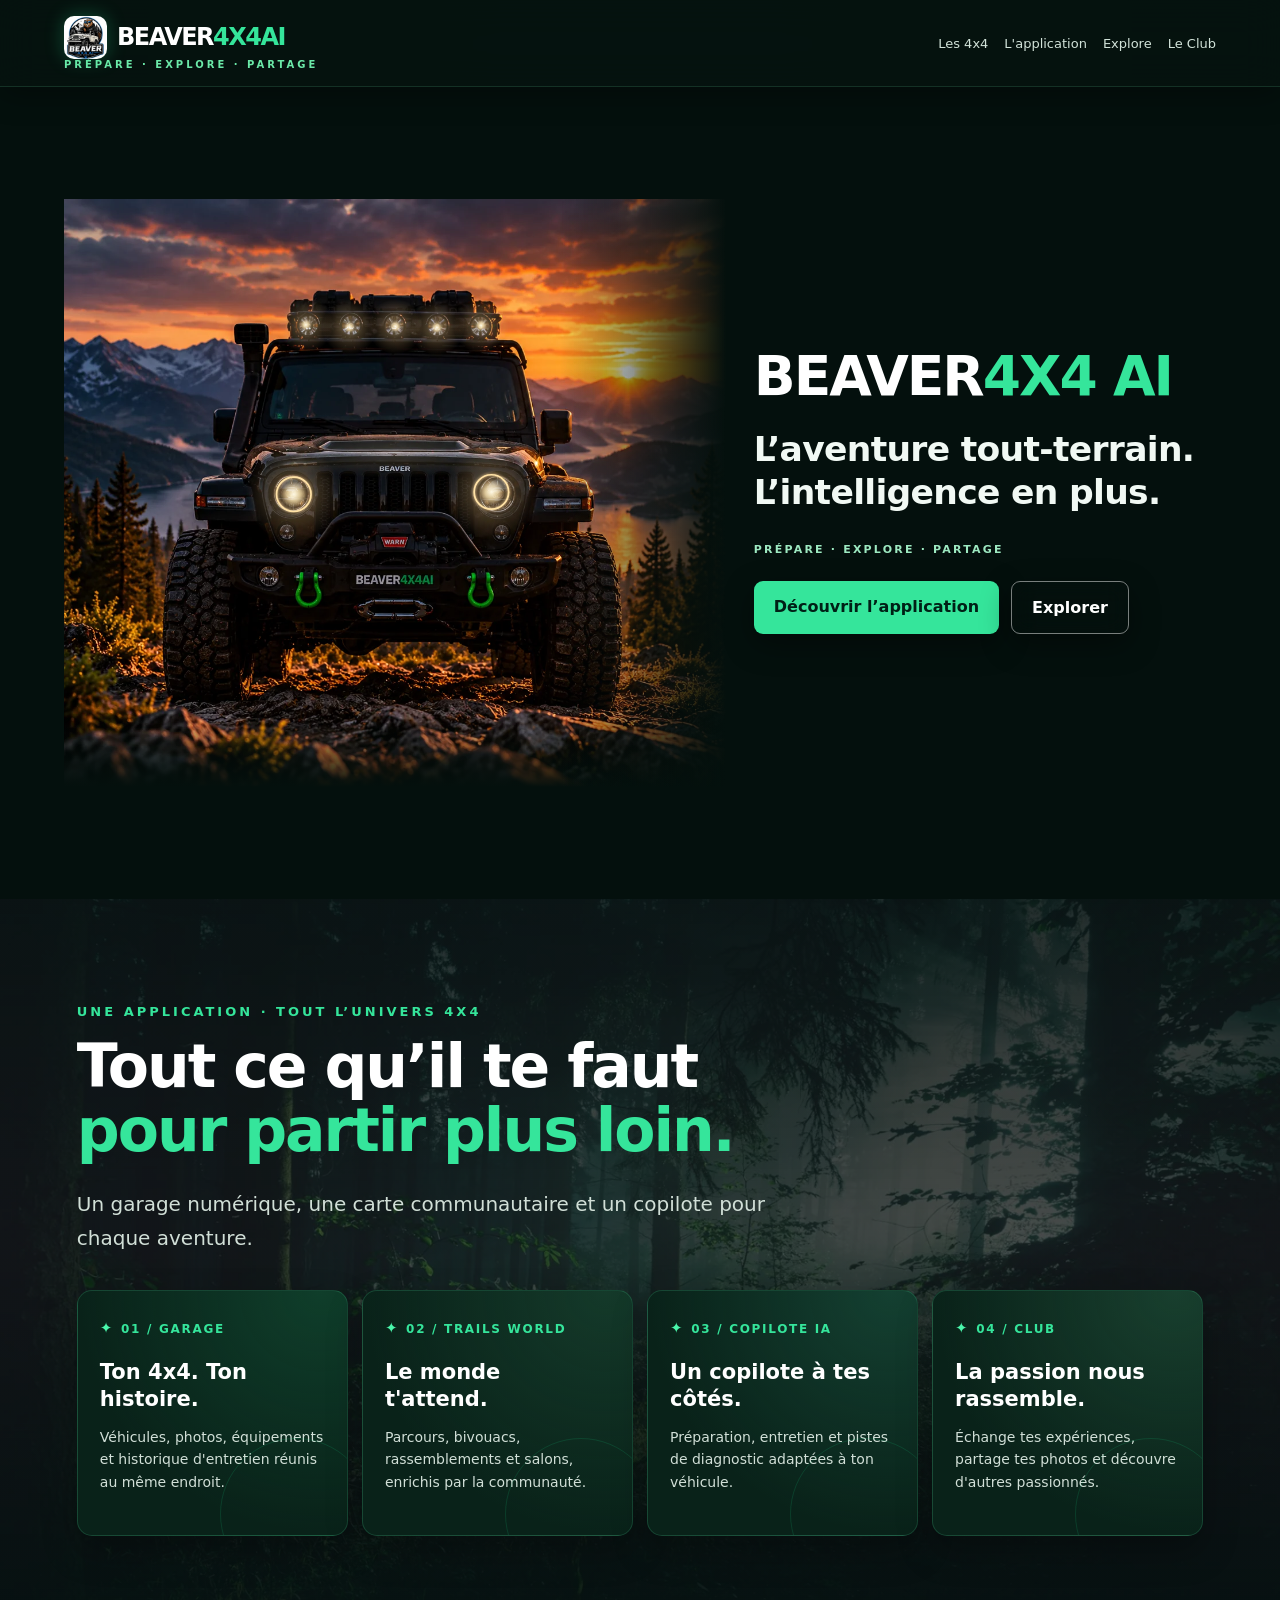
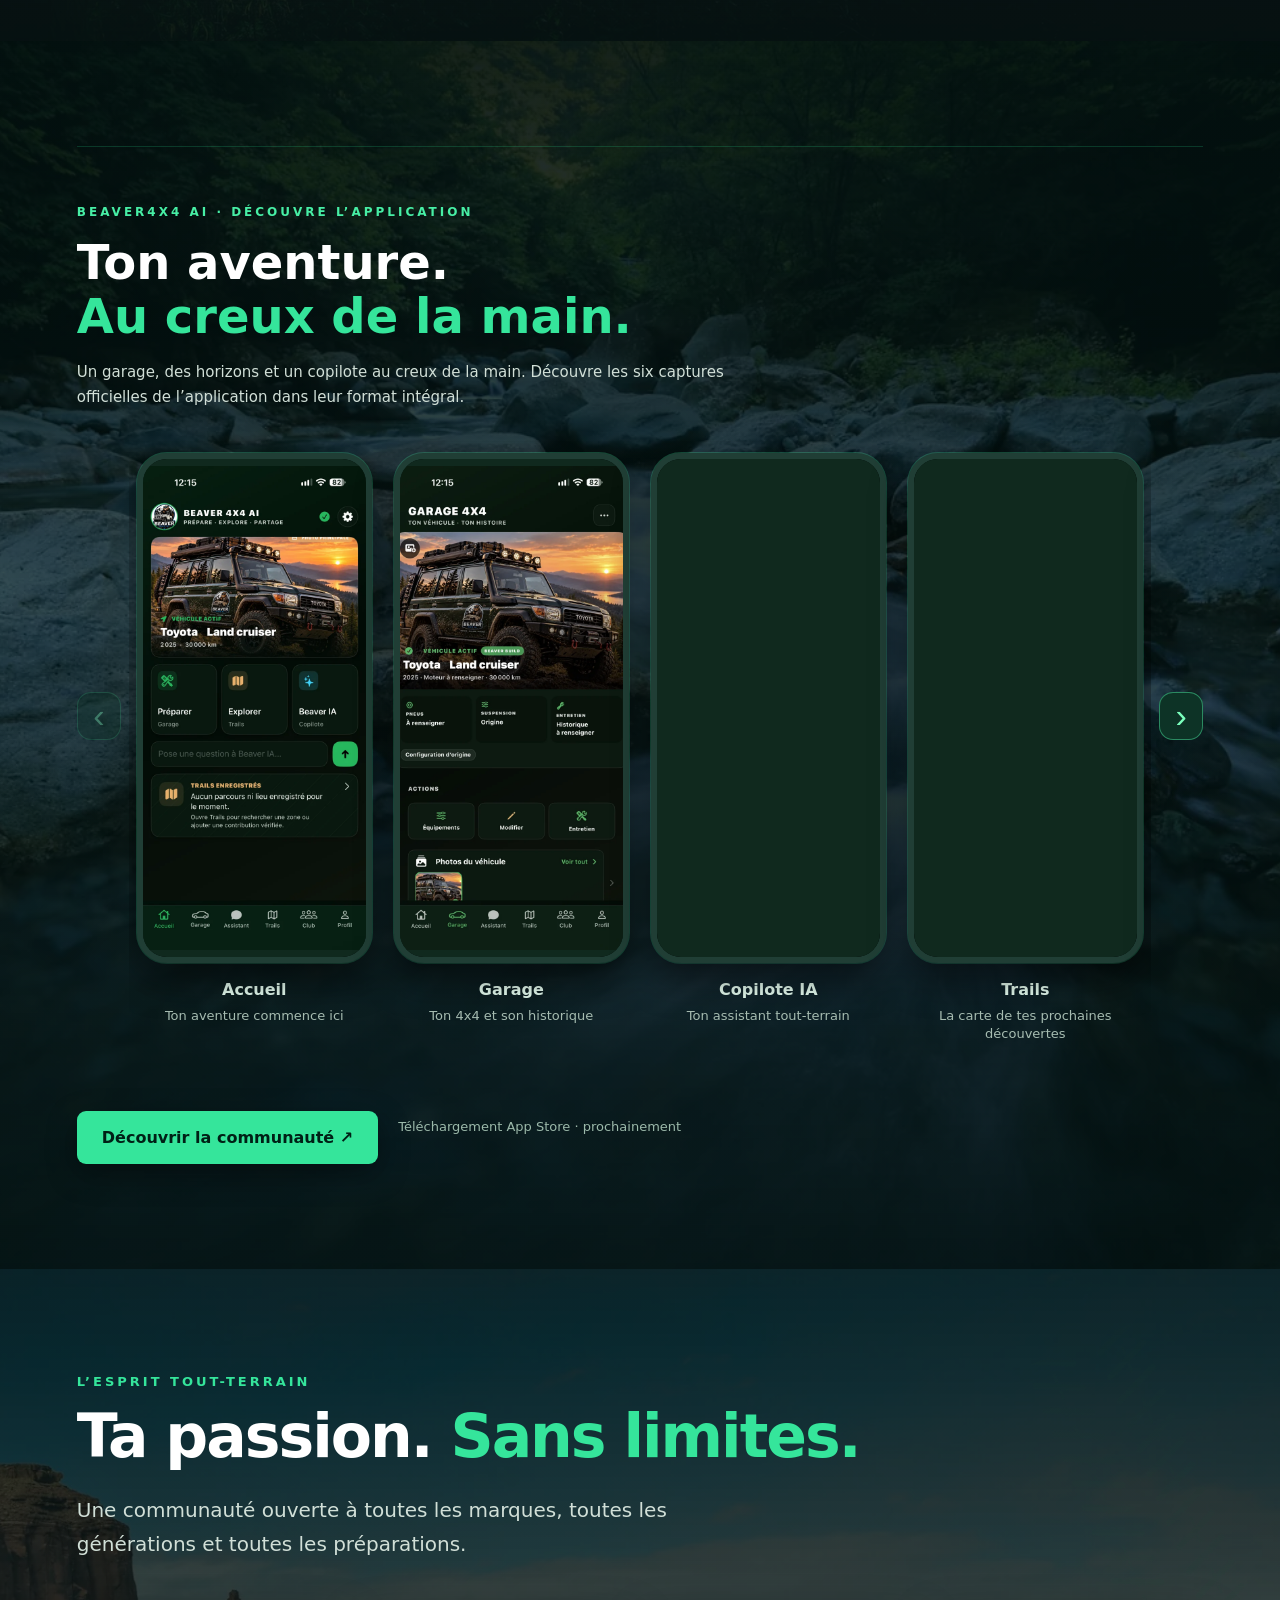
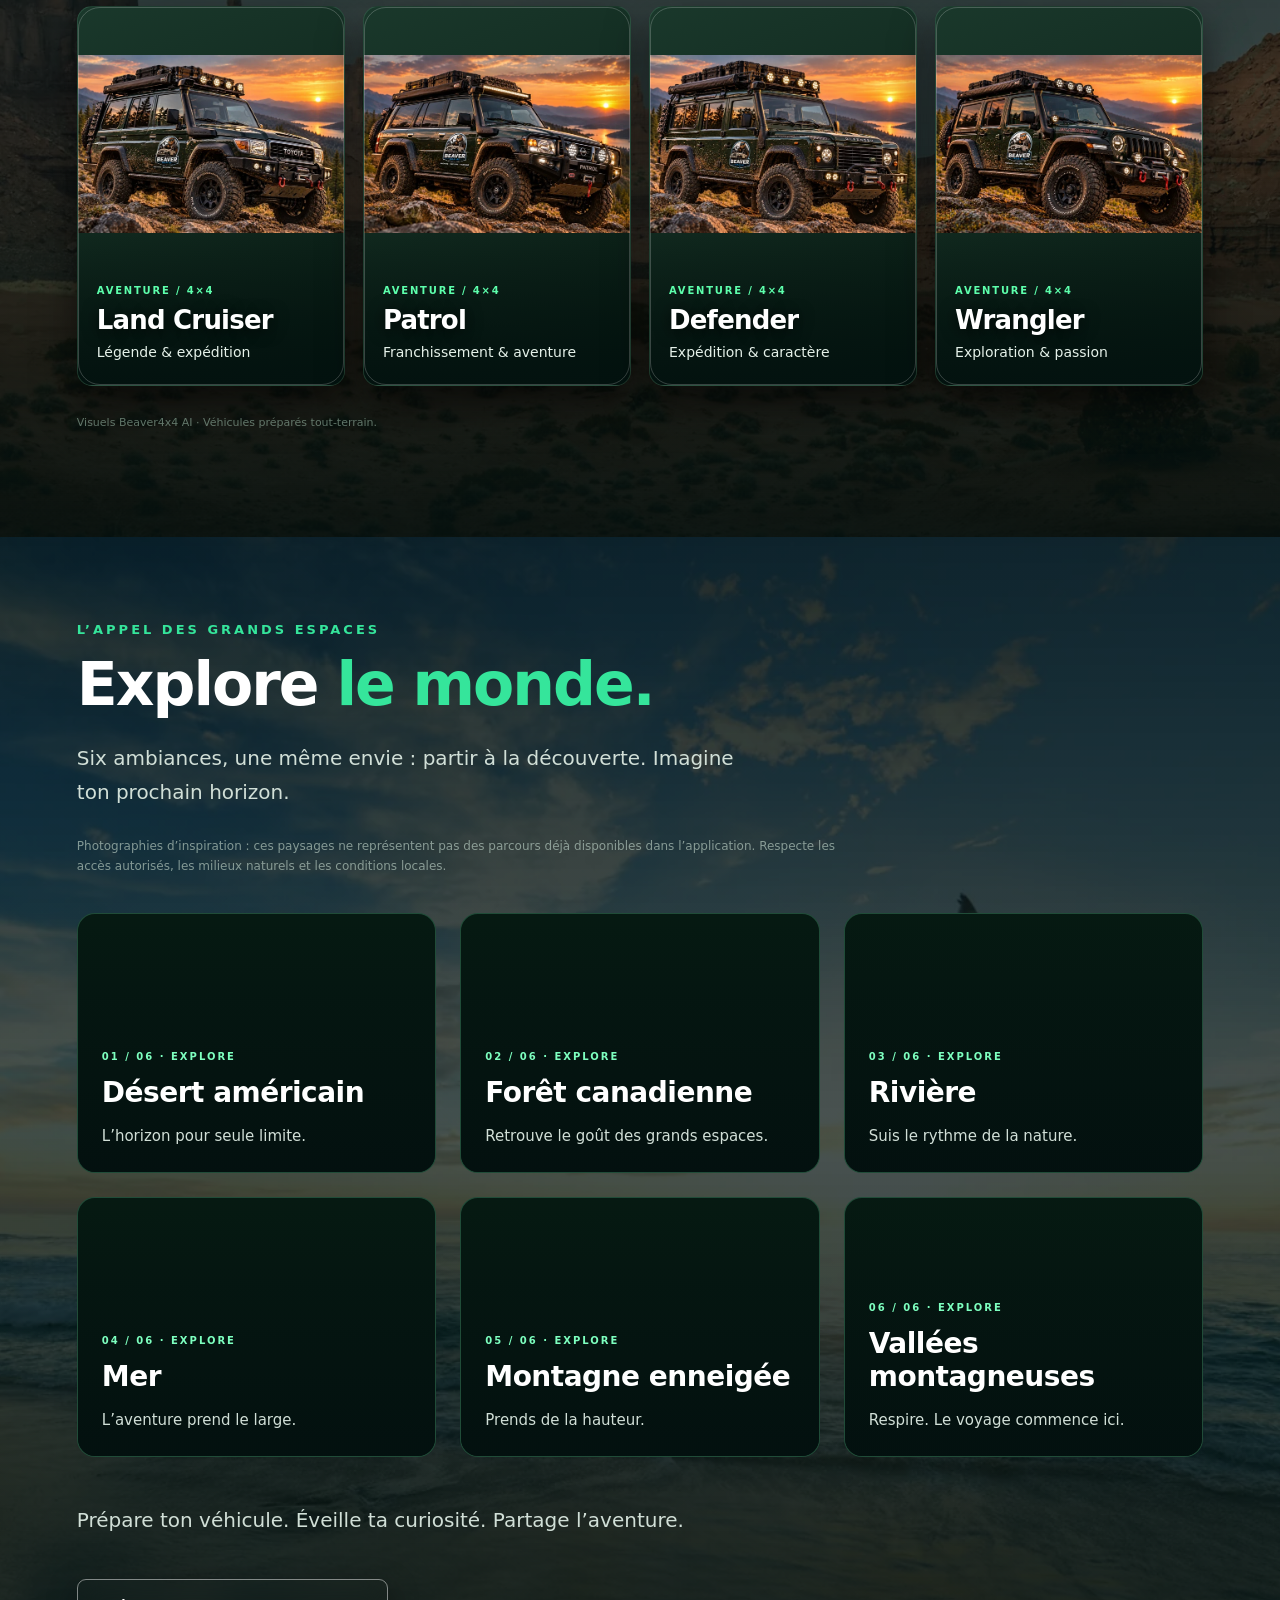
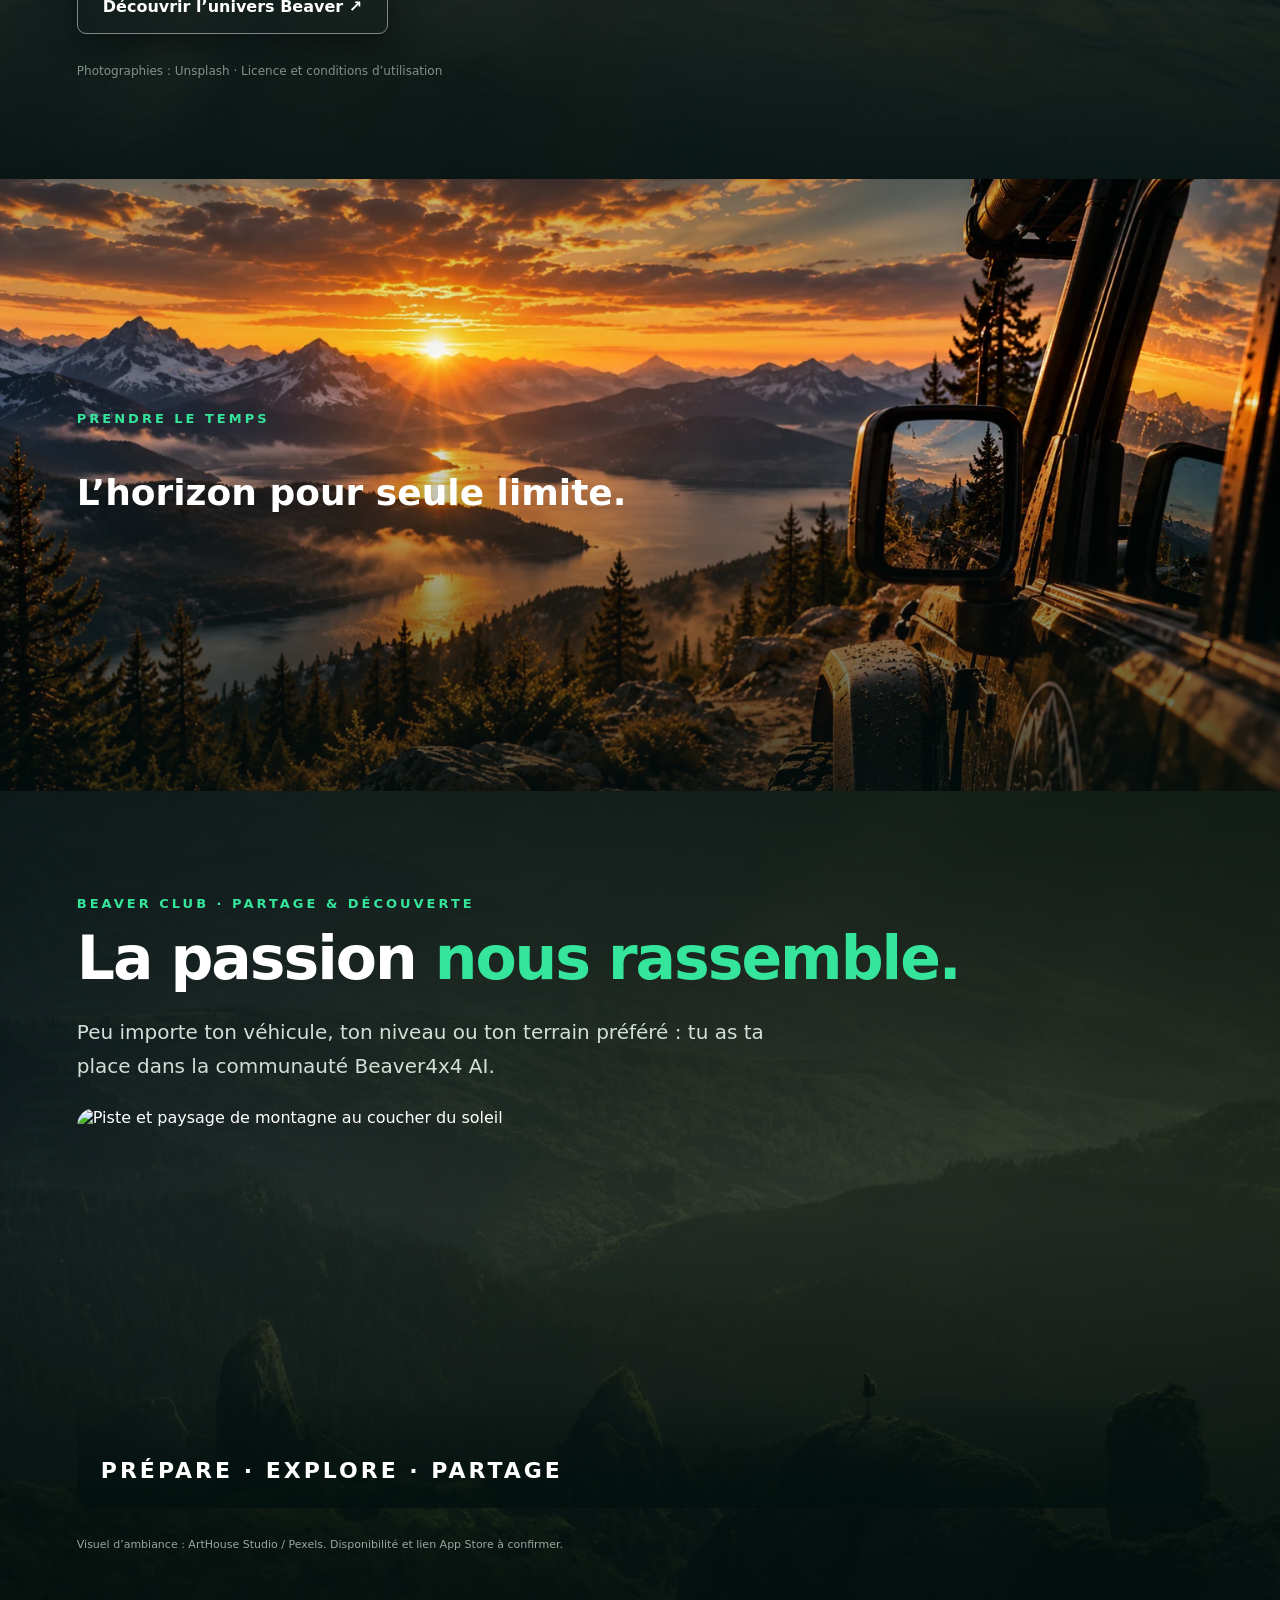
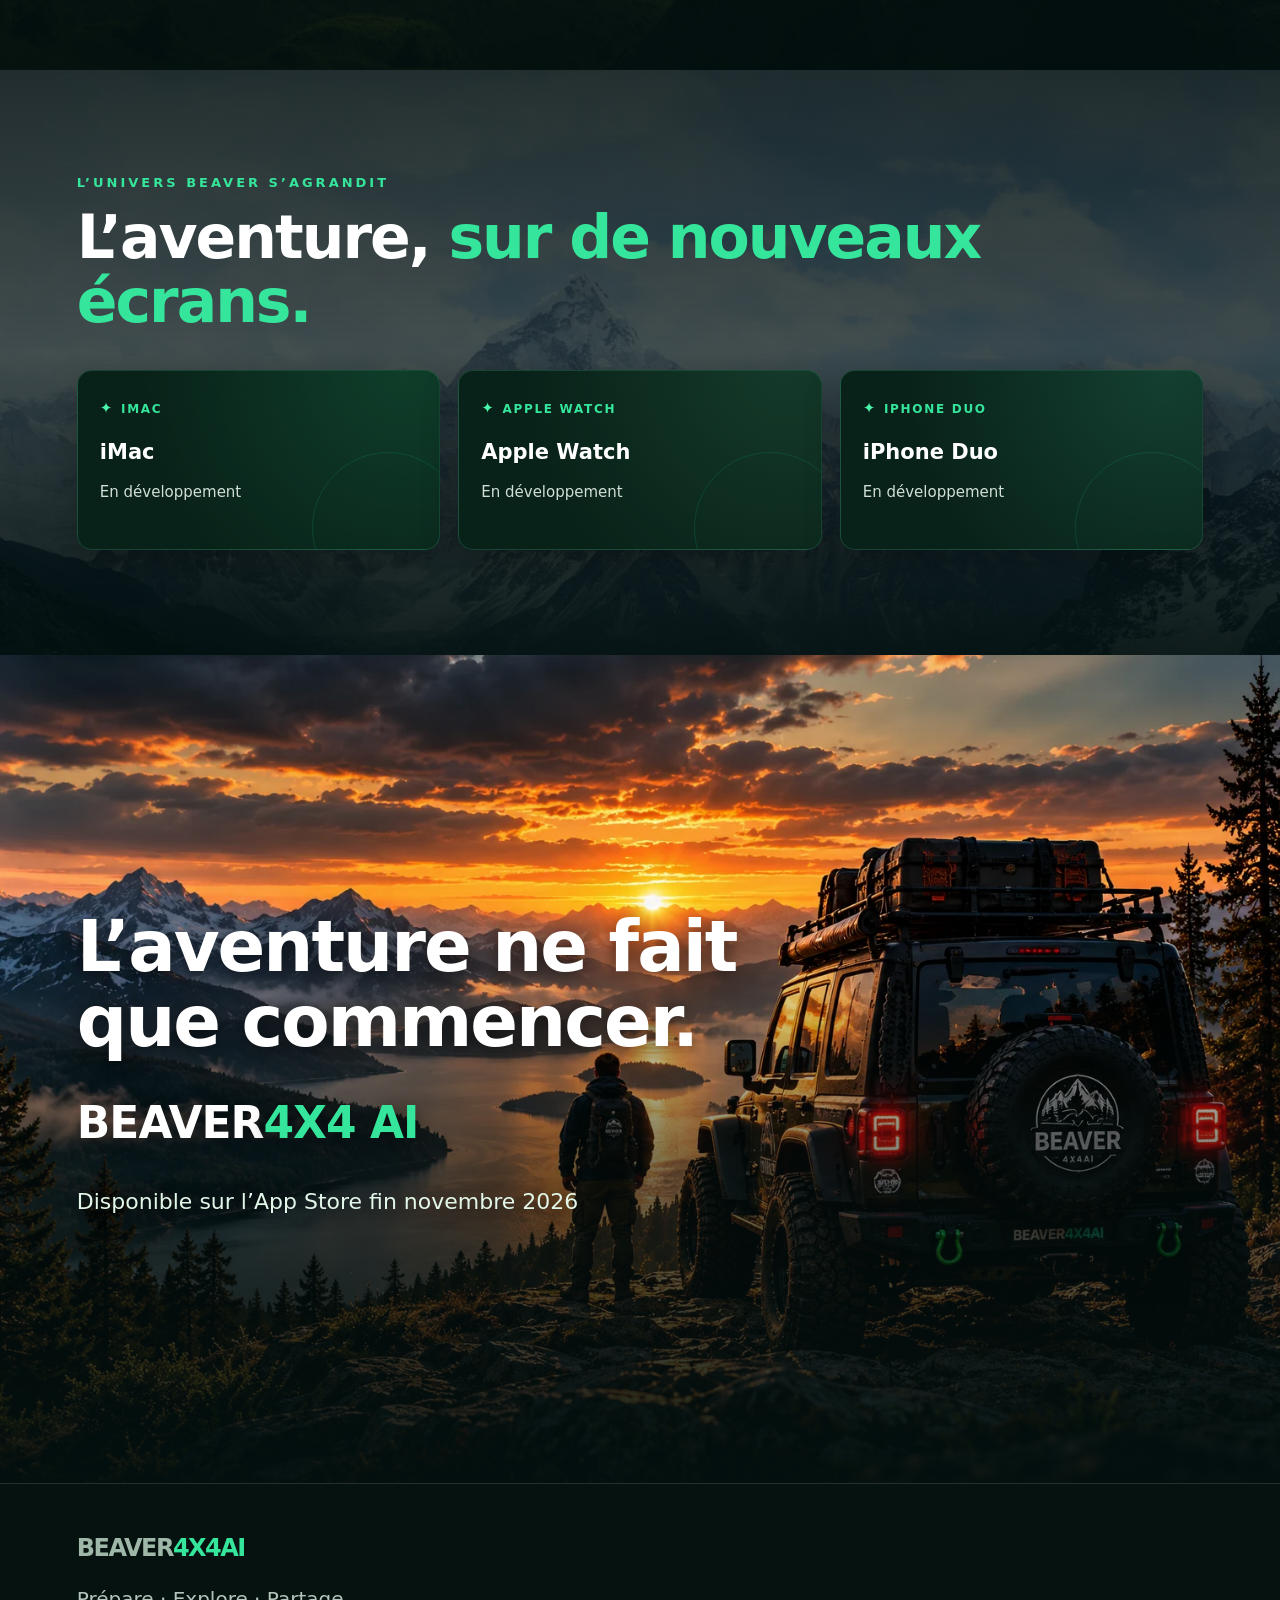
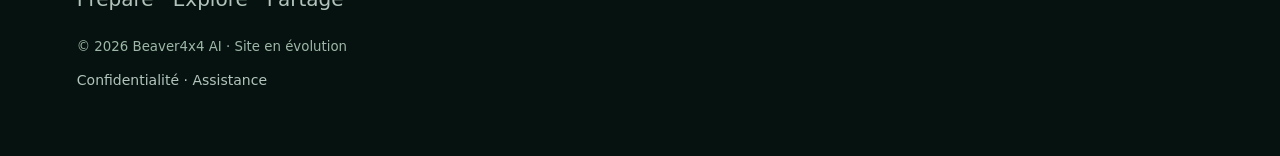
==== commit bb470396: "Keep front Jeep as permanent welcome with staged lighting and copy" ====
--- a/index.html
+++ b/index.html
@@ -1,6 +1,6 @@
-<!doctype html><html lang="fr"><head><meta charset="utf-8"><meta name="viewport" content="width=device-width,initial-scale=1"><meta name="theme-color" content="#04150f"><title>Beaver4x4 AI — Prépare · Explore · Partage</title><style>:root{color-scheme:dark;--bg:#04150f;--panel:#0b261c;--green:#18dc87;--muted:#adc1b7}*{box-sizing:border-box}html{scroll-behavior:smooth}body{margin:0;background:var(--bg);color:#fff;font-family:system-ui,-apple-system,Arial,sans-serif}header{position:sticky;top:0;z-index:10;background:#04150ff2;backdrop-filter:blur(18px);border-bottom:1px solid #ffffff24;padding:12px 5%;display:flex;align-items:center;justify-content:space-between}.logo{font-size:24px;font-weight:900;letter-spacing:-1px}.logo span,h1 em,h2 em{color:var(--green);font-style:normal}.tag{font-size:10px;letter-spacing:3px;color:#6be9a8;font-weight:700}nav{display:flex;gap:16px}a{color:inherit;text-decoration:none}nav a{font-size:13px;color:#d2e3d9}nav a:hover{color:var(--green)}.mobile-menu{display:none}.mobile-menu summary{cursor:pointer;list-style:none;border:1px solid #ffffff40;border-radius:12px;padding:10px 14px;font-weight:800;color:var(--green)}.mobile-menu summary::-webkit-details-marker{display:none}.mobile-menu .menu-links{position:absolute;right:5%;top:calc(100% - 2px);background:#092219;border:1px solid #ffffff35;border-radius:14px;padding:12px;min-width:190px;box-shadow:0 18px 35px #0008}.menu-links a{display:block;padding:13px 12px;font-size:15px}.menu-links a:hover{color:var(--green)}section[id]{scroll-margin-top:90px}.btn:hover{filter:brightness(1.1)}.btn:focus-visible,a:focus-visible,summary:focus-visible{outline:3px solid #fff;outline-offset:3px}.hero{min-height:75vh;display:flex;align-items:end;padding:90px 6% 70px;background:linear-gradient(0deg,#04150f 1%,#04150f55 65%,#04150f99),url('https://images.pexels.com/photos/6336036/pexels-photo-6336036.jpeg?auto=compress&cs=tinysrgb&w=1800') center/cover}.wrap{max-width:1150px;margin:auto}.eyebrow{color:var(--green);font-size:13px;letter-spacing:4px;font-weight:800;text-transform:uppercase}h1{font-size:clamp(46px,8vw,94px);line-height:1.02;letter-spacing:-3px;max-width:850px;margin:20px 0}h2{font-size:clamp(34px,5vw,60px);letter-spacing:-2px;line-height:1.07;margin:15px 0 25px}p{color:var(--muted);font-size:clamp(16px,2vw,20px);line-height:1.7;max-width:690px}.btn{display:inline-block;background:var(--green);color:#002016;border-radius:12px;padding:17px 25px;font-weight:800;margin-top:22px}.outline{border:1px solid #587769;background:transparent;color:#fff;margin-left:8px}section{padding:95px 6%}.alt{background:#092219}.grid{display:grid;grid-template-columns:repeat(4,1fr);gap:18px;margin-top:36px}.vehicle{min-height:315px;border:1px solid #ffffff20;border-radius:22px;overflow:hidden;background:#143326;display:flex;flex-direction:column;justify-content:end;position:relative}.vehicle img{position:absolute;inset:0;width:100%;height:100%;object-fit:cover;transition:transform .45s ease}.vehicle:hover img{transform:scale(1.06)}.vehicle:after{content:"";position:absolute;inset:0;background:linear-gradient(transparent 30%,#03120fea)}.vehicle .info{position:relative;z-index:1;padding:22px}.vehicle strong{font-size:23px}.vehicle small{display:block;color:#c5d7ce;margin-top:7px}.features{display:grid;grid-template-columns:repeat(2,1fr);gap:20px;margin-top:35px}.feature{padding:35px;border:1px solid #ffffff22;background:radial-gradient(circle at 90% 0%,#17664470,transparent 55%),#103126;border-radius:24px;transition:transform .2s,border-color .2s}.feature:hover{transform:translateY(-4px);border-color:#18dc8780}.feature b{font-size:26px}.feature p{font-size:16px}.feature .num{color:var(--green);letter-spacing:3px;font-size:13px}.photo{height:290px;border-radius:18px;overflow:hidden;margin-top:25px}.photo img{width:100%;height:100%;object-fit:cover}.notice{font-size:12px;color:#829c8d;margin-top:28px}footer{padding:50px 6%;border-top:1px solid #ffffff20;color:#9eb7a8}@media(max-width:760px){header{padding:10px 5%}.logo{font-size:21px}.tag{font-size:8px;letter-spacing:2px}nav{display:none}.mobile-menu{display:block}.grid{grid-template-columns:repeat(2,1fr)}.vehicle{min-height:245px}.features{grid-template-columns:1fr}.hero{min-height:70vh}.outline{margin-left:0}section{padding:70px 5%}}@media(max-width:400px){.grid{gap:10px}.vehicle{min-height:220px}.vehicle .info{padding:14px}.vehicle strong{font-size:19px}}.intro{position:fixed;inset:0;z-index:100;background:radial-gradient(circle at 50% 55%,#164832,#04150f 70%);display:grid;place-items:center;pointer-events:none;animation:introOut .75s ease 1.9s both}.intro-inner{text-align:center;animation:introIn 1.25s cubic-bezier(.2,.8,.2,1) both}.intro-mark{width:110px;height:110px;margin:0 auto 24px;border:2px solid #18dc87;border-radius:26px;display:grid;place-items:center;box-shadow:0 0 70px #18dc8740;transform:rotate(-7deg);font-size:50px;font-weight:1000;color:#18dc87}.intro-word{font-size:clamp(30px,7vw,60px);font-weight:900;letter-spacing:-2px}.intro-word span{color:#18dc87}.intro-sub{color:#a4e5c4;letter-spacing:4px;font-size:11px;margin-top:12px}.hero .eyebrow,.hero h1,.hero p,.hero .btn{animation:riseIn .8s both}.hero h1{animation-delay:.12s}.hero p{animation-delay:.22s}.hero .btn{animation-delay:.32s}.hero{position:relative;overflow:hidden}.hero:before{content:"";position:absolute;inset:0;background:linear-gradient(105deg,transparent 35%,#18dc870b 50%,transparent 65%);transform:translateX(-100%);animation:shine 6s ease-in-out 2.7s infinite;pointer-events:none}.terrain{position:absolute;right:5%;bottom:9%;width:180px;height:70px;opacity:.35;pointer-events:none;animation:terrainFloat 5s ease-in-out infinite}.terrain svg{width:100%;height:100%;filter:drop-shadow(0 0 12px #18dc8780)}.vehicle{isolation:isolate}.vehicle:before{content:"";position:absolute;z-index:1;inset:0;border:1px solid transparent;border-radius:22px;transition:border-color .3s}.vehicle:hover:before{border-color:#18dc87}.feature .num:before{content:"✦ ";font-size:15px}.feature{position:relative;overflow:hidden}.feature:after{content:"";position:absolute;right:-25px;bottom:-55px;width:150px;height:150px;border:1px solid #18dc8725;border-radius:50%;pointer-events:none}.scroll-cue{position:absolute;bottom:18px;left:50%;transform:translateX(-50%);font-size:12px;color:#9bd6b4;letter-spacing:2px;animation:cue 2s infinite}@keyframes introIn{from{opacity:0;transform:scale(.72)}to{opacity:1;transform:scale(1)}}@keyframes introOut{to{opacity:0;visibility:hidden}}@keyframes riseIn{from{opacity:0;transform:translateY(25px)}to{opacity:1;transform:translateY(0)}}@keyframes shine{0%,70%,100%{transform:translateX(-100%)}85%{transform:translateX(100%)}}@keyframes terrainFloat{50%{transform:translateY(-10px)}}@keyframes cue{50%{opacity:.35;transform:translate(-50%,7px)}}@media(max-width:760px){.terrain{right:4%;bottom:5%;width:110px;opacity:.2}.scroll-cue{display:none}}@media(prefers-reduced-motion:reduce){.intro{display:none}.hero .eyebrow,.hero h1,.hero p,.hero .btn,.terrain,.scroll-cue,.hero:before{animation:none!important}html{scroll-behavior:auto}} .vehicle{box-shadow:0 18px 42px #0008;transition:transform .35s,box-shadow .35s;border-color:#8bdbb42b}.vehicle:hover{transform:translateY(-6px);box-shadow:0 25px 55px #000b}.vehicle img{filter:saturate(1.22) contrast(1.12) brightness(.93);transform:scale(1.09);transition:transform .8s cubic-bezier(.2,.7,.2,1),filter .6s}.vehicle:hover img{transform:scale(1.16);filter:saturate(1.3) contrast(1.15)}.vehicle:after{background:linear-gradient(180deg,#03120f08 15%,#03120f18 40%,#03120ff0 100%)}.vehicle .info{padding:25px 20px 24px}.vehicle strong{font-size:clamp(23px,2.5vw,30px);letter-spacing:-.8px;line-height:1.1;display:block;text-shadow:0 2px 16px #000c}.vehicle small{font-size:14px;color:#e5f1e9;line-height:1.45}.vehicle .info:before{content:"EXPLORE  /  4×4";display:block;color:#5dffac;font-size:10px;letter-spacing:2.2px;font-weight:900;margin-bottom:10px}.vehicle:before{border:1px solid #ffffff35!important;pointer-events:none}.vehicle:nth-child(1) img{object-position:54% center}.vehicle:nth-child(2) img{object-position:52% center}.vehicle:nth-child(3) img{object-position:50% center}.vehicle:nth-child(4) img{object-position:55% center}@media(max-width:760px){.vehicle{min-height:290px}.vehicle .info{padding:18px 15px 20px}.vehicle strong{font-size:23px}.vehicle small{font-size:13px}.vehicle .info:before{font-size:9px;letter-spacing:1.5px}}@media(max-width:400px){.vehicle{min-height:260px}.vehicle strong{font-size:21px}}/* Beaver V7 — premium cinematic landing page */:root{--bg:#05100e;--panel:#0c211b;--green:#35e59b;--muted:#b2c4bc}body{background:#05100e;background-image:radial-gradient(ellipse at 50% 15%,#0b32261a,transparent 65%)}header{background:#06130ff0;padding:16px 5%;border-bottom:1px solid #70edb324;box-shadow:0 8px 30px #0005}.logo{letter-spacing:-1.5px}.hero{min-height:85vh;padding:125px 6% 85px;background:linear-gradient(90deg,#03100ef5 0%,#03100ecb 38%,#03100e40 85%),linear-gradient(0deg,#04150f 0%,transparent 38%),url('https://images.pexels.com/photos/163848/road-mountains-sunset-path-163848.jpeg?auto=compress&cs=tinysrgb&w=1600') center/cover}.hero .wrap{max-width:1180px}.hero h1{font-size:clamp(54px,9vw,115px);letter-spacing:-5px;line-height:1;margin:14px 0 18px;max-width:1000px;text-shadow:0 8px 35px #0009}.hero-headline{font-size:clamp(25px,3.7vw,46px);line-height:1.16;letter-spacing:-1px;margin:0 0 20px;font-weight:800;max-width:620px}.hero p{font-size:clamp(16px,2vw,19px);max-width:530px;color:#e2ebe7;line-height:1.6}.eyebrow{letter-spacing:3px}.btn{border-radius:9px;box-shadow:0 10px 30px #0006}.outline{backdrop-filter:blur(12px);border-color:#ffffff77}section{padding:105px 6%}h2{letter-spacing:-2px}.grid{gap:18px;margin-top:45px}.vehicle{min-height:380px;border-radius:15px;box-shadow:0 18px 42px #0009}.vehicle:after{background:linear-gradient(180deg,#0000 15%,#00160c08 38%,#00120ef5 100%)}.vehicle img{filter:contrast(1.13) saturate(1.18)}.vehicle .info{padding:25px}.vehicle .info:before{content:"BEAVER / EXPLORER";letter-spacing:1.8px}.vehicle strong{font-size:26px}.vehicle small{font-size:14px}.alt{background:radial-gradient(circle at 50% 0%,#0c3c2b60,transparent 65%),#061713}.features{grid-template-columns:repeat(4,1fr);gap:14px}.feature{padding:28px 22px;min-height:245px;background:linear-gradient(145deg,#0b3024,#071b16);border:1px solid #53e6a62e;border-radius:15px}.feature b{display:block;font-size:21px;line-height:1.25;margin-top:22px}.feature p{font-size:14px;line-height:1.6}.feature .num{font-size:12px}.photo{height:400px;border-radius:18px;position:relative}.photo img{filter:contrast(1.1) saturate(1.15);object-position:center}.photo:after{content:"PRÉPARE  ·  EXPLORE  ·  PARTAGE";position:absolute;inset:auto 0 0;padding:60px 24px 25px;background:linear-gradient(transparent,#02110fdc);color:#fff;font-weight:900;letter-spacing:3px;font-size:clamp(13px,2vw,22px)}.notice{font-size:11px;line-height:1.65;opacity:.72}.notice a{text-decoration:none!important}.notice a:hover{text-decoration:underline!important}footer{background:#06120f} @media(max-width:900px){.features{grid-template-columns:repeat(2,1fr)}}@media(max-width:760px){.hero{min-height:75vh;padding:100px 5% 75px;background-position:55% center}.hero h1{font-size:clamp(46px,11vw,75px);letter-spacing:-3px}.hero-headline{font-size:27px}.hero p{max-width:430px}.vehicle{min-height:310px}.features{grid-template-columns:repeat(2,1fr);gap:12px}.feature{min-height:230px;padding:22px 16px}.feature b{font-size:18px}.feature p{font-size:13px}.photo{height:280px}section{padding:78px 5%}}@media(max-width:400px){.vehicle{min-height:275px}.feature{padding:18px 14px}.hero h1{font-size:46px}.hero-headline{font-size:24px}}.hero{background:linear-gradient(90deg,#03100ef0 0%,#03100eaa 40%,#03100e22 100%),linear-gradient(0deg,#04150f 0%,transparent 45%),url('https://images.pexels.com/photos/6336036/pexels-photo-6336036.jpeg?auto=compress&cs=tinysrgb&w=1800') center 53%/cover}.vehicle img{filter:contrast(1.16) saturate(1.2);object-position:center center}.vehicle:nth-child(1) img,.vehicle:nth-child(2) img,.vehicle:nth-child(3) img,.vehicle:nth-child(4) img{object-position:center center}@media(max-width:760px){.hero{background-position:62% center}}/* V8 — adventure photography and mobile refinement */.hero{background:linear-gradient(90deg,#03100eea 0%,#03100e9c 45%,#03100e26 100%),linear-gradient(0deg,#04150f 0%,transparent 45%),url('https://images.pexels.com/photos/6336036/pexels-photo-6336036.jpeg?auto=compress&cs=tinysrgb&w=1800') center 54%/cover}.vehicle img{object-position:center center!important}.vehicle{min-height:390px}.vehicle:after{background:linear-gradient(180deg,#00100a12 10%,#00100a20 48%,#00100af7 100%)}.vehicle .info:before{content:"AVENTURE / 4×4";font-size:10px}.photo img{object-position:center 57%}.feature .num{font-weight:800;letter-spacing:1.7px}.feature .num:before{content:"✦  ";color:#4af6ab}.feature{box-shadow:0 15px 35px #0004}.feature:nth-child(1){background:radial-gradient(circle at 90% 0%,#1c754d55,transparent 70%),#092219}.feature:nth-child(2){background:radial-gradient(circle at 90% 0%,#2b684b55,transparent 70%),#092219}.feature:nth-child(3){background:radial-gradient(circle at 90% 0%,#2a7b6155,transparent 70%),#092219}.feature:nth-child(4){background:radial-gradient(circle at 90% 0%,#37795855,transparent 70%),#092219}@media(max-width:760px){.hero{background-position:57% center;min-height:68vh;padding:76px 5% 72px}.hero h1{font-size:clamp(42px,10vw,68px)}.hero-headline{font-size:clamp(23px,6vw,29px)}.hero p{font-size:16px}.hero .btn{padding:15px 18px;margin-top:14px}.grid{gap:12px}.vehicle{min-height:300px}.vehicle .info{padding:17px 14px 20px}.vehicle strong{font-size:clamp(19px,5vw,25px)}.vehicle small{font-size:12px}.vehicle .info:before{font-size:9px;letter-spacing:1px}.features{gap:12px}.feature{min-height:220px}.feature .num{font-size:11px;letter-spacing:.5px}.photo{height:280px}}@media(max-width:400px){.vehicle{min-height:270px}.hero h1{font-size:43px}.vehicle .info{padding:15px 12px}}/* V9 : cadrage complet des vrais modèles, sans découper les carrosseries */.vehicle{background:linear-gradient(155deg,#19382c 0%,#091e17 60%,#04110e 100%)}.vehicle img{inset:0 0 auto 0;width:100%;height:76%;object-fit:contain!important;object-position:center center!important;transform:none!important;filter:contrast(1.07) saturate(1.13)!important}.vehicle:hover img{transform:scale(1.025)!important}.vehicle:after{background:linear-gradient(180deg,#03120f00 25%,#03120f18 52%,#03120ff2 82%,#03120fff 100%)}.vehicle .info{padding-bottom:22px}@media(max-width:760px){.vehicle{min-height:285px}.vehicle img{height:73%}.vehicle .info{padding:14px 13px 18px}.vehicle strong{font-size:clamp(18px,4.8vw,24px)}}@media(max-width:400px){.vehicle{min-height:260px}.vehicle img{height:71%}}/* V10: uploaded official images */.brand-emblem{width:43px;height:43px;object-fit:contain;vertical-align:middle;margin-right:10px;border-radius:10px}.intro-mark{padding:0!important;overflow:hidden!important}.vehicle:nth-child(1) img,.vehicle:nth-child(4) img{object-fit:contain!important;object-position:center center!important;height:76%}@media(max-width:760px){.brand-emblem{width:33px;height:33px;margin-right:7px}.vehicle:nth-child(1) img,.vehicle:nth-child(4) img{height:73%}}/* V11 · premium off-road identity and tighter mobile layout */.intro{background:radial-gradient(circle at 50% 48%,#194a35,#03100c 72%)}.intro-mark{width:138px!important;height:138px!important;transform:none!important;border:2px solid #56f6aa55!important;border-radius:26px!important;box-shadow:0 0 0 9px #25e99c0c,0 0 70px #22e79750!important;animation:beaverBadge 1.7s cubic-bezier(.16,1,.3,1) both}.intro-mark img{width:100%;height:100%;object-fit:contain;filter:drop-shadow(0 8px 16px #0009)}.intro-inner:after{content:"";display:block;width:210px;height:4px;border-radius:5px;background:linear-gradient(90deg,transparent,#34e99c,transparent);margin:20px auto 0;animation:trailSweep 1.7s ease both}.brand-emblem{filter:drop-shadow(0 0 9px #27ef9744);transition:transform .45s ease,filter .45s ease}.logo:hover .brand-emblem{transform:rotate(-7deg) scale(1.12);filter:drop-shadow(0 0 16px #27ef9788)}@keyframes beaverBadge{0%{opacity:0;transform:translateY(28px) scale(.7) rotate(-10deg);filter:blur(8px)}55%{opacity:1;filter:blur(0)}80%{transform:translateY(-4px) scale(1.06) rotate(2deg)}100%{transform:translateY(0) scale(1) rotate(0)}}@keyframes trailSweep{from{opacity:0;transform:scaleX(.05)}to{opacity:1;transform:scaleX(1)}}#vehicules,#club{position:relative;isolation:isolate;overflow:hidden}#vehicules:before,#club:before{content:"";position:absolute;z-index:-1;pointer-events:none;width:210px;height:520px;top:5%;right:-36px;background-image:url("data:image/svg+xml,%3Csvg%20xmlns%3D%22http%3A%2F%2Fwww.w3.org%2F2000%2Fsvg%22%20width%3D%22160%22%20height%3D%22340%22%20viewBox%3D%220%200%20160%20340%22%3E%3Cg%20stroke%3D%22%236beaab%22%20stroke-width%3D%227%22%20stroke-linecap%3D%22round%22%20fill%3D%22none%22%20opacity%3D%22.9%22%3E%3Cpath%20d%3D%22M38%200V340M122%200V340%22%20stroke-width%3D%223%22%20stroke-dasharray%3D%228%2013%22%2F%3E%3Cpath%20d%3D%22M14%20-5l49%2022M97%2017l49-22%22%2F%3E%3Cpath%20d%3D%22M14%2025l49%2022M97%2047l49-22%22%2F%3E%3Cpath%20d%3D%22M14%2055l49%2022M97%2077l49-22%22%2F%3E%3Cpath%20d%3D%22M14%2085l49%2022M97%20107l49-22%22%2F%3E%3Cpath%20d%3D%22M14%20115l49%2022M97%20137l49-22%22%2F%3E%3Cpath%20d%3D%22M14%20145l49%2022M97%20167l49-22%22%2F%3E%3Cpath%20d%3D%22M14%20175l49%2022M97%20197l49-22%22%2F%3E%3Cpath%20d%3D%22M14%20205l49%2022M97%20227l49-22%22%2F%3E%3Cpath%20d%3D%22M14%20235l49%2022M97%20257l49-22%22%2F%3E%3Cpath%20d%3D%22M14%20265l49%2022M97%20287l49-22%22%2F%3E%3Cpath%20d%3D%22M14%20295l49%2022M97%20317l49-22%22%2F%3E%3Cpath%20d%3D%22M14%20325l49%2022M97%20347l49-22%22%2F%3E%3C%2Fg%3E%3C%2Fsvg%3E");background-repeat:repeat-y;background-size:140px auto;opacity:.11;transform:rotate(-22deg)}#club:before{left:-65px;right:auto;top:8%;transform:rotate(19deg);opacity:.08}.vehicle{background:linear-gradient(160deg,#1a382b,#061710)!important;display:flex;flex-direction:column;justify-content:flex-end}.vehicle img{height:76%!important;width:100%;object-fit:contain!important;object-position:center center!important}.vehicle:after{background:linear-gradient(180deg,transparent 35%,#04150f2e 58%,#03120ff8 81%,#03120f 100%)}.vehicle .info{padding:22px 19px 23px}.grid{align-items:stretch}.vehicle:hover{box-shadow:0 20px 48px #000b,0 0 0 1px #43f5a755}@media(max-width:760px){#vehicules:before{right:-90px;opacity:.07}.grid{gap:12px}.vehicle{min-height:310px!important;border-radius:19px}.vehicle img{height:74%!important}.vehicle .info{padding:17px 14px 20px}.vehicle strong{font-size:clamp(19px,5vw,25px)}.vehicle small{font-size:12px}.vehicle .info:before{font-size:9px;letter-spacing:1px}.intro-mark{width:118px!important;height:118px!important}}@media(max-width:400px){.vehicle{min-height:275px!important}.vehicle img{height:72%!important}.grid{gap:10px}.vehicle .info{padding:13px 11px 16px}.vehicle strong{font-size:19px}}@media(prefers-reduced-motion:reduce){.intro-mark,.intro-inner:after{animation:none!important}.brand-emblem{transition:none}}/* V12 — cinematic tread intro, navigation transition and app previews */.intro{overflow:hidden!important}.intro-inner{position:relative;z-index:2}.intro-tire{position:absolute;z-index:1;top:-35%;bottom:-35%;width:120px;background-image:url("data:image/svg+xml,%3Csvg%20xmlns%3D%22http%3A%2F%2Fwww.w3.org%2F2000%2Fsvg%22%20width%3D%22120%22%20height%3D%22320%22%20viewBox%3D%220%200%20120%20320%22%3E%3Cg%20fill%3D%22none%22%20stroke%3D%22%2337e99d%22%20stroke-width%3D%227%22%20stroke-linecap%3D%22round%22%3E%3Cpath%20d%3D%22M10%200l43%2019M67%2019l43-19%22%2F%3E%3Cpath%20d%3D%22M10%2032l43%2019M67%2051l43-19%22%2F%3E%3Cpath%20d%3D%22M10%2064l43%2019M67%2083l43-19%22%2F%3E%3Cpath%20d%3D%22M10%2096l43%2019M67%20115l43-19%22%2F%3E%3Cpath%20d%3D%22M10%20128l43%2019M67%20147l43-19%22%2F%3E%3Cpath%20d%3D%22M10%20160l43%2019M67%20179l43-19%22%2F%3E%3Cpath%20d%3D%22M10%20192l43%2019M67%20211l43-19%22%2F%3E%3Cpath%20d%3D%22M10%20224l43%2019M67%20243l43-19%22%2F%3E%3Cpath%20d%3D%22M10%20256l43%2019M67%20275l43-19%22%2F%3E%3Cpath%20d%3D%22M10%20288l43%2019M67%20307l43-19%22%2F%3E%3Cpath%20d%3D%22M10%20320l43%2019M67%20339l43-19%22%2F%3E%3Cpath%20d%3D%22M58%200v320M62%200v320%22%20stroke-width%3D%222%22%20stroke-dasharray%3D%228%2011%22%2F%3E%3C%2Fg%3E%3C%2Fsvg%3E");background-size:120px 320px;opacity:0;filter:drop-shadow(0 0 15px #30f1a455);pointer-events:none;animation:tireEntry 1.7s cubic-bezier(.2,.7,.2,1) both}.intro-tire-left{left:calc(50% - 235px);transform:rotate(-16deg)}.intro-tire-right{right:calc(50% - 235px);transform:rotate(16deg);animation-delay:.14s}@keyframes tireEntry{0%{opacity:0;background-position:0 -340px}32%{opacity:.18}75%{opacity:.32}100%{opacity:.10;background-position:0 150px}}.intro-mark{animation:beaverBadge 1.45s cubic-bezier(.16,1,.3,1) both!important}.intro-word{animation:logoWordReveal 1.3s .22s both}@keyframes logoWordReveal{from{opacity:0;transform:translateY(14px);filter:blur(5px)}to{opacity:1;transform:translateY(0);filter:blur(0)}}.route-transition{position:fixed;z-index:90;inset:0;pointer-events:none;opacity:0;visibility:hidden;background:linear-gradient(110deg,#04150fe8,#08271de8);transition:opacity .2s,visibility .2s}.route-transition:before,.route-transition:after{content:"";position:absolute;top:-40%;bottom:-40%;width:120px;background:url("data:image/svg+xml,%3Csvg%20xmlns%3D%22http%3A%2F%2Fwww.w3.org%2F2000%2Fsvg%22%20width%3D%22120%22%20height%3D%22320%22%20viewBox%3D%220%200%20120%20320%22%3E%3Cg%20fill%3D%22none%22%20stroke%3D%22%2337e99d%22%20stroke-width%3D%227%22%20stroke-linecap%3D%22round%22%3E%3Cpath%20d%3D%22M10%200l43%2019M67%2019l43-19%22%2F%3E%3Cpath%20d%3D%22M10%2032l43%2019M67%2051l43-19%22%2F%3E%3Cpath%20d%3D%22M10%2064l43%2019M67%2083l43-19%22%2F%3E%3Cpath%20d%3D%22M10%2096l43%2019M67%20115l43-19%22%2F%3E%3Cpath%20d%3D%22M10%20128l43%2019M67%20147l43-19%22%2F%3E%3Cpath%20d%3D%22M10%20160l43%2019M67%20179l43-19%22%2F%3E%3Cpath%20d%3D%22M10%20192l43%2019M67%20211l43-19%22%2F%3E%3Cpath%20d%3D%22M10%20224l43%2019M67%20243l43-19%22%2F%3E%3Cpath%20d%3D%22M10%20256l43%2019M67%20275l43-19%22%2F%3E%3Cpath%20d%3D%22M10%20288l43%2019M67%20307l43-19%22%2F%3E%3Cpath%20d%3D%22M10%20320l43%2019M67%20339l43-19%22%2F%3E%3Cpath%20d%3D%22M58%200v320M62%200v320%22%20stroke-width%3D%222%22%20stroke-dasharray%3D%228%2011%22%2F%3E%3C%2Fg%3E%3C%2Fsvg%3E") center / 120px 320px repeat-y;opacity:.42;filter:drop-shadow(0 0 12px #2bfaac44)}.route-transition:before{left:32%;transform:rotate(-14deg)}.route-transition:after{right:32%;transform:rotate(14deg)}.route-transition.is-active{visibility:visible;opacity:1;animation:routePass .55s ease both}@keyframes routePass{0%{opacity:0;clip-path:inset(0 100% 0 0)}35%{opacity:.86;clip-path:inset(0 0 0 0)}70%{opacity:.65}100%{opacity:0;clip-path:inset(0 0 0 100%)}}html{scroll-behavior:smooth}section[id]{scroll-margin-top:110px}.app-showcase{margin-top:75px;padding-top:54px;border-top:1px solid #2cd99133}.showcase-intro{max-width:720px;margin-bottom:30px}.showcase-kicker{color:#47eea5;font-size:12px;letter-spacing:3px;font-weight:800}.showcase-intro h3{font-size:clamp(30px,4vw,48px);line-height:1.12;margin:16px 0}.showcase-intro h3 em{color:#35e59b;font-style:normal}.showcase-intro p{font-size:15px;line-height:1.7;color:#a9c3b6}.phone-gallery{display:grid;grid-template-columns:repeat(4,minmax(0,1fr));gap:18px}.phone-item{text-align:center;min-width:0}.phone-shell{margin:auto;max-width:235px;aspect-ratio:9/18.5;border:6px solid #203e35;border-radius:34px;background:#030d0a;box-shadow:0 16px 35px #0008,0 0 0 1px #4cf4ad44;position:relative;padding:5px;overflow:hidden}.phone-notch{position:absolute;z-index:4;top:10px;left:50%;transform:translateX(-50%);width:30%;height:15px;background:#010504;border-radius:0 0 14px 14px}.phone-screen{height:100%;border-radius:25px;overflow:hidden;position:relative;background:#10291e}.phone-screen>img{width:100%;height:100%;object-fit:cover;filter:brightness(.62) saturate(.8)}.phone-overlay{position:absolute;inset:0;background:linear-gradient(0deg,#03140ef5,transparent 65%);display:flex;flex-direction:column;justify-content:end;align-items:start;text-align:left;padding:16px 11px 20px;gap:8px}.phone-overlay span{font-size:9px;color:#65ffc0;letter-spacing:1px}.phone-overlay strong{font-size:clamp(14px,1.8vw,23px);line-height:1.1}.phone-overlay small{font-size:10px;color:#c5dbd0}.phone-title{display:block;margin-top:16px;color:#e8fff3;font-size:14px}.phone-desc{display:block;color:#a7bdb2;font-size:12px;line-height:1.4;margin-top:5px}@media(max-width:760px){.phone-gallery{grid-template-columns:repeat(2,minmax(0,1fr));gap:22px 15px}.phone-shell{max-width:205px}.app-showcase{margin-top:48px;padding-top:38px}.intro-tire-left{left:4%}.intro-tire-right{right:4%}.showcase-intro p{font-size:14px}.phone-overlay{padding:12px 9px 18px}.phone-title{font-size:12px}.phone-desc{font-size:11px}}@media(prefers-reduced-motion:reduce){.intro-tire,.intro-word,.intro-mark,.route-transition{animation:none!important}.route-transition{display:none}html{scroll-behavior:auto}}/* V13 — refined vehicle photo framing and premium motion */.vehicle{min-height:380px!important;overflow:hidden;isolation:isolate}.vehicle img{position:absolute!important;top:0!important;left:0!important;width:100%!important;height:100%!important;object-fit:cover!important;object-position:center 46%!important;transform:scale(1)!important;transition:transform .8s cubic-bezier(.2,.7,.2,1),filter .6s ease!important}.vehicle:nth-child(1) img{object-position:center 51%!important}.vehicle:nth-child(2) img{object-position:center 48%!important}.vehicle:nth-child(3) img{object-position:center 54%!important}.vehicle:nth-child(4) img{object-position:center 48%!important}.vehicle:after{background:linear-gradient(180deg,#00120b00 20%,#00120b10 44%,#00120be6 84%,#00120bfa 100%)!important}.vehicle .info{position:relative;z-index:2}.vehicle:hover img{transform:scale(1.06)!important;filter:contrast(1.07) saturate(1.14)!important}.intro-mark{box-shadow:0 0 0 1px #55ffb566,0 0 25px #22e79755,0 0 90px #22e79728!important}.intro-inner{animation:introFloat 2.1s ease-in-out both}@keyframes introFloat{0%{transform:translateY(18px)}55%{transform:translateY(-5px)}100%{transform:translateY(0)}}.intro-tire{animation-duration:2.05s!important}.route-transition:before,.route-transition:after{background-size:120px 320px}.route-transition.is-active:before{animation:trackSlide .56s ease-out both}.route-transition.is-active:after{animation:trackSlide .56s .06s ease-out both}@keyframes trackSlide{from{background-position:center -260px;opacity:0}35%{opacity:.6}to{background-position:center 250px;opacity:.25}}.phone-shell{transition:transform .4s ease,box-shadow .4s ease}.phone-item:hover .phone-shell{transform:translateY(-9px) rotate(-1deg);box-shadow:0 24px 48px #000b,0 0 0 1px #4cf4ad88}.phone-screen img{object-fit:cover}.phone-item .phone-overlay{pointer-events:none}@media(max-width:760px){.vehicle{min-height:305px!important}.vehicle img{height:100%!important}.vehicle:nth-child(1) img{object-position:53% 50%!important}.vehicle:nth-child(2) img{object-position:50% 50%!important}.vehicle:nth-child(3) img{object-position:50% 50%!important}.vehicle:nth-child(4) img{object-position:50% 50%!important}.vehicle .info{padding:18px 13px 20px}.vehicle strong{font-size:clamp(19px,5vw,25px)}.phone-gallery{gap:20px 14px}}@media(max-width:400px){.vehicle{min-height:285px!important}}@media(prefers-reduced-motion:reduce){.intro-inner,.route-transition:before,.route-transition:after{animation:none!important}.vehicle img,.phone-shell{transition:none!important}}/* V14 cinematic expedition intro & real carousel architecture */.intro{overflow:hidden}.intro-inner{z-index:5!important;transform:translateY(-105px);animation:introCaption 2s ease both!important}.intro-expedition{position:absolute;inset:0;z-index:3;pointer-events:none;overflow:hidden}.expedition-car{position:absolute;bottom:7%;left:50%;width:min(88vw,710px);height:auto;transform:translateX(-50%);filter:drop-shadow(0 16px 17px #000d);animation:expeditionDrive 2.65s cubic-bezier(.16,.65,.18,1) both}.expedition-door-logo{position:absolute;z-index:2;width:clamp(22px,5vw,44px);height:clamp(22px,5vw,44px);object-fit:contain;bottom:calc(7% + min(88vw,710px)*.155);left:calc(50% - min(88vw,710px)*.065);border-radius:5px;animation:doorDrive 2.65s cubic-bezier(.16,.65,.18,1) both}.expedition-ground{position:absolute;bottom:8%;left:0;right:0;height:2px;background:linear-gradient(90deg,transparent,#50e8a770,transparent);box-shadow:0 0 24px #3eec9b66}.expedition-dust{position:absolute;bottom:7%;width:120px;height:65px;border-radius:50%;background:radial-gradient(ellipse,#b8b59a7d,transparent 70%);filter:blur(12px);animation:dustCloud 2.3s .4s ease-out both}.dust-one{left:12%}.dust-two{left:25%;animation-delay:.65s}.expedition-light{position:absolute;bottom:17%;right:0;width:55%;height:25%;background:radial-gradient(ellipse at 70% 50%,#d9d5a21e,transparent 70%);filter:blur(22px)}@keyframes expeditionDrive{0%{transform:translateX(-190%) scale(.82);opacity:0}35%{opacity:1}68%{transform:translateX(-48%) scale(1.02)}85%{transform:translateX(-50%) scale(1)}100%{transform:translateX(-50%) scale(1);opacity:1}}@keyframes doorDrive{0%{transform:translateX(-130vw);opacity:0}35%{opacity:1}68%{transform:translateX(2%)}100%{transform:translateX(0)}}@keyframes dustCloud{0%{opacity:0;transform:translateX(-70px) scale(.2)}50%{opacity:.6}100%{opacity:0;transform:translateX(-160px) scale(2.4)}}@keyframes introCaption{from{opacity:0;transform:translateY(-65px) scale(.94)}to{opacity:1;transform:translateY(-105px) scale(1)}}.intro-tire{opacity:.12}.showcase-carousel{position:relative;padding:0 42px}.showcase-track{display:flex;gap:22px;overflow-x:auto;scroll-snap-type:x mandatory;scroll-padding:12px;padding:12px 8px 26px;scrollbar-width:thin;scrollbar-color:#37d990 #092219;-webkit-overflow-scrolling:touch}.showcase-slide{flex:0 0 clamp(170px,22vw,235px);scroll-snap-align:center;text-align:center;min-width:0}.showcase-slide .phone-shell{width:100%}.showcase-arrow{position:absolute;z-index:3;top:38%;width:37px;height:48px;border-radius:14px;background:#0d3326;border:1px solid #4deda677;color:#7bffbd;font-size:34px;cursor:pointer}.showcase-arrow.prev{left:0}.showcase-arrow.next{right:0}.showcase-arrow:hover{background:#14513a}.showcase-actions{display:flex;align-items:center;flex-wrap:wrap;gap:20px;margin-top:20px}.store-soon{font-size:13px;color:#9cb9aa}.phone-screen>img{filter:brightness(.75) saturate(.9)}.showcase-slide .phone-overlay{background:linear-gradient(0deg,#03140fe8,transparent 55%)}.hero{background-attachment:fixed}.photo img{transition:transform .6s ease}.photo:hover img{transform:scale(1.025)}.scroll-visible{animation:sectionRise .75s ease both}@keyframes sectionRise{from{opacity:.3;transform:translateY(24px)}to{opacity:1;transform:translateY(0)}}@media(max-width:760px){.intro-inner{animation:introCaptionMobile 2s ease both!important}.expedition-car{bottom:13%;width:115vw}.expedition-door-logo{bottom:calc(13% + 115vw*.155);left:calc(50% - 115vw*.065)}.expedition-ground{bottom:14%}.expedition-dust{bottom:13%}@keyframes introCaptionMobile{from{opacity:0;transform:translateY(-75px) scale(.92)}to{opacity:1;transform:translateY(-145px) scale(1)}}.showcase-carousel{padding:0 23px}.showcase-track{gap:15px}.showcase-slide{flex-basis:64vw;max-width:225px}.showcase-arrow{width:27px;height:44px;font-size:25px}.hero{background-attachment:scroll}}@media(prefers-reduced-motion:reduce){.intro-expedition,.intro-inner{animation:none!important}.expedition-car{animation:none!important;transform:translateX(-50%)}.expedition-door-logo{animation:none!important}.expedition-dust{display:none}.hero{background-attachment:scroll}.scroll-visible{animation:none!important}}</style><link rel="stylesheet" href="quality.css?v=20261024-aventure3"><link rel="preload" as="image" href="assets/scene-front-1536.webp" fetchpriority="high"></head><body><div class="intro cinematic-intro" aria-label="Ouverture Beaver4x4 AI"><div class="cinematic-brand"><img src="assets/beaver-logo.webp" alt="Logo officiel Beaver4x4 AI" width="52" height="52"><div><strong>BEAVER<span>4X4AI</span></strong><small>PRÉPARE · EXPLORE · PARTAGE</small></div></div><div class="ignition-stage" aria-hidden="true"><svg viewBox="0 0 1152 1024" xmlns="http://www.w3.org/2000/svg"><defs><radialGradient id="lamp-glow"><stop stop-color="#fff9df" stop-opacity=".8"/><stop offset=".25" stop-color="#ffd894" stop-opacity=".32"/><stop offset="1" stop-color="#ffc27a" stop-opacity="0"/></radialGradient></defs><image href="assets/scene-front-1536.webp" width="1536" height="1024"/><g class="ignition-rings" fill="none" stroke="#ffda96" stroke-width="5"><circle cx="400" cy="514" r="30"/><circle cx="744" cy="510" r="30"/></g><g class="ignition-headlights"><circle class="lamp-halo" cx="400" cy="514" r="83" fill="url(#lamp-glow)"/><circle cx="400" cy="514" r="23" fill="#fff4cf"/><circle class="lamp-halo" cx="744" cy="510" r="83" fill="url(#lamp-glow)"/><circle cx="744" cy="510" r="23" fill="#fff4cf"/></g><g class="ignition-roof"><circle cx="421" cy="219" r="48" fill="url(#lamp-glow)"/><circle cx="421" cy="219" r="9" fill="#fff4cf"/><circle cx="497" cy="223" r="48" fill="url(#lamp-glow)"/><circle cx="497" cy="223" r="9" fill="#fff4cf"/><circle cx="577" cy="222" r="48" fill="url(#lamp-glow)"/><circle cx="577" cy="222" r="9" fill="#fff4cf"/><circle cx="649" cy="224" r="48" fill="url(#lamp-glow)"/><circle cx="649" cy="224" r="9" fill="#fff4cf"/><circle cx="726" cy="220" r="48" fill="url(#lamp-glow)"/><circle cx="726" cy="220" r="9" fill="#fff4cf"/></g></svg></div><button class="intro-skip" type="button">Passer l’introduction →</button></div><header><div><div class="logo"><img src="assets/beaver-logo.webp" alt="" class="brand-emblem">BEAVER<span>4X4AI</span></div><div class="tag">PRÉPARE · EXPLORE · PARTAGE</div></div><nav><a href="#vehicules">Les 4x4</a><a href="#fonctionnalites">L'application</a><a href="#explore">Explore</a><a href="#club">Le Club</a></nav><details class="mobile-menu"><summary aria-label="Ouvrir le menu de navigation">☰ Menu</summary><div class="menu-links"><a href="#vehicules">Les 4x4</a><a href="#fonctionnalites">L’application</a><a href="#explore">Explore</a><a href="#club">Le Club</a></div></details></header><div class="route-transition" aria-hidden="true"></div><main><div class="hero"><div class="wrap" style="width:100%"><div class="eyebrow">Plus qu'une app, un compagnon d'aventure</div><h1>BEAVER<em>4X4AI</em></h1><h3 class="hero-headline">L’aventure tout-terrain.<br>L’intelligence en plus.</h3><p>Prépare tes sorties, prends soin de ton véhicule, explore de nouveaux horizons et retrouve une communauté de passionnés.</p><a class="btn" href="#fonctionnalites">Découvrir l'application ↓</a><a class="btn outline" href="#vehicules">Explorer les 4x4 ↗</a></div><div class="terrain" aria-hidden="true"><svg viewBox="0 0 180 70" fill="none" xmlns="http://www.w3.org/2000/svg"><path d="M2 63 35 43 57 51 91 23 126 43 155 30 178 46" stroke="#18dc87" stroke-width="2"/><path d="M28 43h19l14-15h42l14 15h16l12 9v9H22v-9z" fill="#18dc87" fill-opacity=".18" stroke="#18dc87" stroke-width="3"/><circle cx="51" cy="61" r="9" fill="#04150f" stroke="#18dc87" stroke-width="4"/><circle cx="119" cy="61" r="9" fill="#04150f" stroke="#18dc87" stroke-width="4"/><path d="M68 30 60 43h42l-11-13" stroke="#18dc87" stroke-width="2"/></svg></div><div class="scroll-cue" aria-hidden="true">DÉCOUVRIR ↓</div></div><section class="landscape-section alt" id="fonctionnalites"><div class="section-landscape" aria-hidden="true"><img src="assets/explore-foret-1440.webp" srcset="assets/explore-foret-720.webp 720w, assets/explore-foret-1440.webp 1440w, assets/explore-foret-1920.webp 1920w" sizes="100vw" alt="" loading="lazy" decoding="async"></div><div class="wrap"><div class="eyebrow">UNE APPLICATION · TOUT L’UNIVERS 4X4</div><h2>Tout ce qu’il te faut<br><em>pour partir plus loin.</em></h2><p>Un garage numérique, une carte communautaire et un copilote pour chaque aventure.</p><div class="features"><article class="feature"><div class="num">01 / GARAGE</div><b>Ton 4x4. Ton histoire.</b><p>Véhicules, photos, équipements et historique d'entretien réunis au même endroit.</p></article><article class="feature"><div class="num">02 / TRAILS WORLD</div><b>Le monde t'attend.</b><p>Parcours, bivouacs, rassemblements et salons, enrichis par la communauté.</p></article><article class="feature"><div class="num">03 / COPILOTE IA</div><b>Un copilote à tes côtés.</b><p>Préparation, entretien et pistes de diagnostic adaptées à ton véhicule.</p></article><article class="feature"><div class="num">04 / CLUB</div><b>La passion nous rassemble.</b><p>Échange tes expériences, partage tes photos et découvre d'autres passionnés.</p></article></div></div></section><section id="application" class="landscape-section"><div class="section-landscape" aria-hidden="true"><img src="assets/explore-riviere-1440.webp" srcset="assets/explore-riviere-720.webp 720w, assets/explore-riviere-1440.webp 1440w, assets/explore-riviere-1920.webp 1920w" sizes="100vw" alt="" loading="lazy" decoding="async"></div><div class="wrap"><div class="app-showcase" aria-label="Découverte de l'application Beaver4x4 AI"><div class="showcase-intro"><span class="showcase-kicker">BEAVER4X4 AI · DÉCOUVRE L’APPLICATION</span><h3>Ton aventure.<br><em>Au creux de la main.</em></h3><p>Un garage, des horizons et un copilote au creux de la main. Découvre les six captures officielles de l’application dans leur format intégral.</p></div><div class="showcase-carousel" role="region" aria-roledescription="carrousel" aria-label="Aperçus de l'application"><button class="showcase-arrow prev" type="button" aria-label="Aperçu précédent">‹</button><div class="showcase-track" tabindex="0"><article class="showcase-slide is-capture"><div class="phone-shell"><div class="phone-screen"><img src="assets/app-officiel-accueil.webp" alt="Capture officielle Beaver4x4 AI — Accueil" width="660" height="1434" loading="lazy" decoding="async"></div></div><strong class="phone-title">Accueil</strong><span class="phone-desc">Ton aventure commence ici</span></article><article class="showcase-slide is-capture"><div class="phone-shell"><div class="phone-screen"><img src="assets/app-officiel-garage.webp" alt="Capture officielle Beaver4x4 AI — Garage" width="660" height="1434" loading="lazy" decoding="async"></div></div><strong class="phone-title">Garage</strong><span class="phone-desc">Ton 4x4 et son historique</span></article><article class="showcase-slide is-capture"><div class="phone-shell"><div class="phone-screen"><img src="assets/app-officiel-copilote.webp" alt="Capture officielle Beaver4x4 AI — Copilote IA" width="660" height="1434" loading="lazy" decoding="async"></div></div><strong class="phone-title">Copilote IA</strong><span class="phone-desc">Ton assistant tout-terrain</span></article><article class="showcase-slide is-capture"><div class="phone-shell"><div class="phone-screen"><img src="assets/app-officiel-trails.webp" alt="Capture officielle Beaver4x4 AI — Trails" width="660" height="1434" loading="lazy" decoding="async"></div></div><strong class="phone-title">Trails</strong><span class="phone-desc">La carte de tes prochaines découvertes</span></article><article class="showcase-slide is-capture"><div class="phone-shell"><div class="phone-screen"><img src="assets/app-officiel-club.webp" alt="Capture officielle Beaver4x4 AI — Club" width="660" height="1434" loading="lazy" decoding="async"></div></div><strong class="phone-title">Club</strong><span class="phone-desc">La passion et les échanges</span></article><article class="showcase-slide is-capture"><div class="phone-shell"><div class="phone-screen"><img src="assets/app-officiel-profil.webp" alt="Capture officielle Beaver4x4 AI — Profil" width="660" height="1434" loading="lazy" decoding="async"></div></div><strong class="phone-title">Profil</strong><span class="phone-desc">Ton univers Beaver au même endroit</span></article></div><button class="showcase-arrow next" type="button" aria-label="Aperçu suivant">›</button></div><div class="showcase-actions"><a class="btn" href="#club">Découvrir la communauté ↗</a><span class="store-soon">Téléchargement App Store · prochainement</span></div></div></div></section><section id="vehicules" class="landscape-section"><div class="section-landscape" aria-hidden="true"><img src="assets/explore-desert-1440.webp" srcset="assets/explore-desert-720.webp 720w, assets/explore-desert-1440.webp 1440w, assets/explore-desert-1920.webp 1920w" sizes="100vw" alt="" loading="lazy" decoding="async"></div><div class="wrap"><div class="eyebrow">L’ESPRIT TOUT-TERRAIN</div><h2>Ta passion. <em>Sans limites.</em></h2><p>Une communauté ouverte à toutes les marques, toutes les générations et toutes les préparations.</p><div class="grid beaver-vehicle-gallery"><article class="vehicle"><img src="assets/beaver-land-cruiser-960.webp" srcset="assets/beaver-land-cruiser-640.webp 640w, assets/beaver-land-cruiser-960.webp 960w" sizes="(max-width:760px) 45vw, (max-width:1300px) 22vw, 274px" width="960" height="640" alt="Toyota Land Cruiser série 70 préparé Beaver4x4 AI" loading="lazy" decoding="async"><div class="info"><strong>Land Cruiser</strong><small>Légende & expédition</small></div></article><article class="vehicle"><img src="assets/beaver-patrol-960.webp" srcset="assets/beaver-patrol-640.webp 640w, assets/beaver-patrol-960.webp 960w" sizes="(max-width:760px) 45vw, (max-width:1300px) 22vw, 274px" width="960" height="640" alt="Nissan Patrol préparé Beaver4x4 AI" loading="lazy" decoding="async"><div class="info"><strong>Patrol</strong><small>Franchissement & aventure</small></div></article><article class="vehicle"><img src="assets/beaver-defender-960.webp" srcset="assets/beaver-defender-640.webp 640w, assets/beaver-defender-960.webp 960w" sizes="(max-width:760px) 45vw, (max-width:1300px) 22vw, 274px" width="960" height="640" alt="Land Rover Defender 110 préparé Beaver4x4 AI" loading="lazy" decoding="async"><div class="info"><strong>Defender</strong><small>Expédition & caractère</small></div></article><article class="vehicle"><img src="assets/beaver-wrangler-960.webp" srcset="assets/beaver-wrangler-640.webp 640w, assets/beaver-wrangler-960.webp 960w" sizes="(max-width:760px) 45vw, (max-width:1300px) 22vw, 274px" width="960" height="640" alt="Jeep Wrangler Rubicon préparé Beaver4x4 AI" loading="lazy" decoding="async"><div class="info"><strong>Wrangler</strong><small>Exploration & passion</small></div></article></div><div class="notice">Visuels Beaver4x4 AI · Véhicules préparés tout-terrain.</div></div></section><section id="explore" class="landscape-section explore-world" aria-labelledby="explore-title"><div class="section-landscape" aria-hidden="true"><img src="assets/explore-mer-1440.webp" srcset="assets/explore-mer-720.webp 720w, assets/explore-mer-1440.webp 1440w, assets/explore-mer-1920.webp 1920w" sizes="100vw" alt="" loading="lazy" decoding="async"></div>
+<!doctype html><html lang="fr"><head><meta charset="utf-8"><meta name="viewport" content="width=device-width,initial-scale=1"><meta name="theme-color" content="#04150f"><title>Beaver4x4 AI — Prépare · Explore · Partage</title><style>:root{color-scheme:dark;--bg:#04150f;--panel:#0b261c;--green:#18dc87;--muted:#adc1b7}*{box-sizing:border-box}html{scroll-behavior:smooth}body{margin:0;background:var(--bg);color:#fff;font-family:system-ui,-apple-system,Arial,sans-serif}header{position:sticky;top:0;z-index:10;background:#04150ff2;backdrop-filter:blur(18px);border-bottom:1px solid #ffffff24;padding:12px 5%;display:flex;align-items:center;justify-content:space-between}.logo{font-size:24px;font-weight:900;letter-spacing:-1px}.logo span,h1 em,h2 em{color:var(--green);font-style:normal}.tag{font-size:10px;letter-spacing:3px;color:#6be9a8;font-weight:700}nav{display:flex;gap:16px}a{color:inherit;text-decoration:none}nav a{font-size:13px;color:#d2e3d9}nav a:hover{color:var(--green)}.mobile-menu{display:none}.mobile-menu summary{cursor:pointer;list-style:none;border:1px solid #ffffff40;border-radius:12px;padding:10px 14px;font-weight:800;color:var(--green)}.mobile-menu summary::-webkit-details-marker{display:none}.mobile-menu .menu-links{position:absolute;right:5%;top:calc(100% - 2px);background:#092219;border:1px solid #ffffff35;border-radius:14px;padding:12px;min-width:190px;box-shadow:0 18px 35px #0008}.menu-links a{display:block;padding:13px 12px;font-size:15px}.menu-links a:hover{color:var(--green)}section[id]{scroll-margin-top:90px}.btn:hover{filter:brightness(1.1)}.btn:focus-visible,a:focus-visible,summary:focus-visible{outline:3px solid #fff;outline-offset:3px}.hero{min-height:75vh;display:flex;align-items:end;padding:90px 6% 70px;background:linear-gradient(0deg,#04150f 1%,#04150f55 65%,#04150f99),url('https://images.pexels.com/photos/6336036/pexels-photo-6336036.jpeg?auto=compress&cs=tinysrgb&w=1800') center/cover}.wrap{max-width:1150px;margin:auto}.eyebrow{color:var(--green);font-size:13px;letter-spacing:4px;font-weight:800;text-transform:uppercase}h1{font-size:clamp(46px,8vw,94px);line-height:1.02;letter-spacing:-3px;max-width:850px;margin:20px 0}h2{font-size:clamp(34px,5vw,60px);letter-spacing:-2px;line-height:1.07;margin:15px 0 25px}p{color:var(--muted);font-size:clamp(16px,2vw,20px);line-height:1.7;max-width:690px}.btn{display:inline-block;background:var(--green);color:#002016;border-radius:12px;padding:17px 25px;font-weight:800;margin-top:22px}.outline{border:1px solid #587769;background:transparent;color:#fff;margin-left:8px}section{padding:95px 6%}.alt{background:#092219}.grid{display:grid;grid-template-columns:repeat(4,1fr);gap:18px;margin-top:36px}.vehicle{min-height:315px;border:1px solid #ffffff20;border-radius:22px;overflow:hidden;background:#143326;display:flex;flex-direction:column;justify-content:end;position:relative}.vehicle img{position:absolute;inset:0;width:100%;height:100%;object-fit:cover;transition:transform .45s ease}.vehicle:hover img{transform:scale(1.06)}.vehicle:after{content:"";position:absolute;inset:0;background:linear-gradient(transparent 30%,#03120fea)}.vehicle .info{position:relative;z-index:1;padding:22px}.vehicle strong{font-size:23px}.vehicle small{display:block;color:#c5d7ce;margin-top:7px}.features{display:grid;grid-template-columns:repeat(2,1fr);gap:20px;margin-top:35px}.feature{padding:35px;border:1px solid #ffffff22;background:radial-gradient(circle at 90% 0%,#17664470,transparent 55%),#103126;border-radius:24px;transition:transform .2s,border-color .2s}.feature:hover{transform:translateY(-4px);border-color:#18dc8780}.feature b{font-size:26px}.feature p{font-size:16px}.feature .num{color:var(--green);letter-spacing:3px;font-size:13px}.photo{height:290px;border-radius:18px;overflow:hidden;margin-top:25px}.photo img{width:100%;height:100%;object-fit:cover}.notice{font-size:12px;color:#829c8d;margin-top:28px}footer{padding:50px 6%;border-top:1px solid #ffffff20;color:#9eb7a8}@media(max-width:760px){header{padding:10px 5%}.logo{font-size:21px}.tag{font-size:8px;letter-spacing:2px}nav{display:none}.mobile-menu{display:block}.grid{grid-template-columns:repeat(2,1fr)}.vehicle{min-height:245px}.features{grid-template-columns:1fr}.hero{min-height:70vh}.outline{margin-left:0}section{padding:70px 5%}}@media(max-width:400px){.grid{gap:10px}.vehicle{min-height:220px}.vehicle .info{padding:14px}.vehicle strong{font-size:19px}}.intro{position:fixed;inset:0;z-index:100;background:radial-gradient(circle at 50% 55%,#164832,#04150f 70%);display:grid;place-items:center;pointer-events:none;animation:introOut .75s ease 1.9s both}.intro-inner{text-align:center;animation:introIn 1.25s cubic-bezier(.2,.8,.2,1) both}.intro-mark{width:110px;height:110px;margin:0 auto 24px;border:2px solid #18dc87;border-radius:26px;display:grid;place-items:center;box-shadow:0 0 70px #18dc8740;transform:rotate(-7deg);font-size:50px;font-weight:1000;color:#18dc87}.intro-word{font-size:clamp(30px,7vw,60px);font-weight:900;letter-spacing:-2px}.intro-word span{color:#18dc87}.intro-sub{color:#a4e5c4;letter-spacing:4px;font-size:11px;margin-top:12px}.hero .eyebrow,.hero h1,.hero p,.hero .btn{animation:riseIn .8s both}.hero h1{animation-delay:.12s}.hero p{animation-delay:.22s}.hero .btn{animation-delay:.32s}.hero{position:relative;overflow:hidden}.hero:before{content:"";position:absolute;inset:0;background:linear-gradient(105deg,transparent 35%,#18dc870b 50%,transparent 65%);transform:translateX(-100%);animation:shine 6s ease-in-out 2.7s infinite;pointer-events:none}.terrain{position:absolute;right:5%;bottom:9%;width:180px;height:70px;opacity:.35;pointer-events:none;animation:terrainFloat 5s ease-in-out infinite}.terrain svg{width:100%;height:100%;filter:drop-shadow(0 0 12px #18dc8780)}.vehicle{isolation:isolate}.vehicle:before{content:"";position:absolute;z-index:1;inset:0;border:1px solid transparent;border-radius:22px;transition:border-color .3s}.vehicle:hover:before{border-color:#18dc87}.feature .num:before{content:"✦ ";font-size:15px}.feature{position:relative;overflow:hidden}.feature:after{content:"";position:absolute;right:-25px;bottom:-55px;width:150px;height:150px;border:1px solid #18dc8725;border-radius:50%;pointer-events:none}.scroll-cue{position:absolute;bottom:18px;left:50%;transform:translateX(-50%);font-size:12px;color:#9bd6b4;letter-spacing:2px;animation:cue 2s infinite}@keyframes introIn{from{opacity:0;transform:scale(.72)}to{opacity:1;transform:scale(1)}}@keyframes introOut{to{opacity:0;visibility:hidden}}@keyframes riseIn{from{opacity:0;transform:translateY(25px)}to{opacity:1;transform:translateY(0)}}@keyframes shine{0%,70%,100%{transform:translateX(-100%)}85%{transform:translateX(100%)}}@keyframes terrainFloat{50%{transform:translateY(-10px)}}@keyframes cue{50%{opacity:.35;transform:translate(-50%,7px)}}@media(max-width:760px){.terrain{right:4%;bottom:5%;width:110px;opacity:.2}.scroll-cue{display:none}}@media(prefers-reduced-motion:reduce){.intro{display:none}.hero .eyebrow,.hero h1,.hero p,.hero .btn,.terrain,.scroll-cue,.hero:before{animation:none!important}html{scroll-behavior:auto}} .vehicle{box-shadow:0 18px 42px #0008;transition:transform .35s,box-shadow .35s;border-color:#8bdbb42b}.vehicle:hover{transform:translateY(-6px);box-shadow:0 25px 55px #000b}.vehicle img{filter:saturate(1.22) contrast(1.12) brightness(.93);transform:scale(1.09);transition:transform .8s cubic-bezier(.2,.7,.2,1),filter .6s}.vehicle:hover img{transform:scale(1.16);filter:saturate(1.3) contrast(1.15)}.vehicle:after{background:linear-gradient(180deg,#03120f08 15%,#03120f18 40%,#03120ff0 100%)}.vehicle .info{padding:25px 20px 24px}.vehicle strong{font-size:clamp(23px,2.5vw,30px);letter-spacing:-.8px;line-height:1.1;display:block;text-shadow:0 2px 16px #000c}.vehicle small{font-size:14px;color:#e5f1e9;line-height:1.45}.vehicle .info:before{content:"EXPLORE  /  4×4";display:block;color:#5dffac;font-size:10px;letter-spacing:2.2px;font-weight:900;margin-bottom:10px}.vehicle:before{border:1px solid #ffffff35!important;pointer-events:none}.vehicle:nth-child(1) img{object-position:54% center}.vehicle:nth-child(2) img{object-position:52% center}.vehicle:nth-child(3) img{object-position:50% center}.vehicle:nth-child(4) img{object-position:55% center}@media(max-width:760px){.vehicle{min-height:290px}.vehicle .info{padding:18px 15px 20px}.vehicle strong{font-size:23px}.vehicle small{font-size:13px}.vehicle .info:before{font-size:9px;letter-spacing:1.5px}}@media(max-width:400px){.vehicle{min-height:260px}.vehicle strong{font-size:21px}}/* Beaver V7 — premium cinematic landing page */:root{--bg:#05100e;--panel:#0c211b;--green:#35e59b;--muted:#b2c4bc}body{background:#05100e;background-image:radial-gradient(ellipse at 50% 15%,#0b32261a,transparent 65%)}header{background:#06130ff0;padding:16px 5%;border-bottom:1px solid #70edb324;box-shadow:0 8px 30px #0005}.logo{letter-spacing:-1.5px}.hero{min-height:85vh;padding:125px 6% 85px;background:linear-gradient(90deg,#03100ef5 0%,#03100ecb 38%,#03100e40 85%),linear-gradient(0deg,#04150f 0%,transparent 38%),url('https://images.pexels.com/photos/163848/road-mountains-sunset-path-163848.jpeg?auto=compress&cs=tinysrgb&w=1600') center/cover}.hero .wrap{max-width:1180px}.hero h1{font-size:clamp(54px,9vw,115px);letter-spacing:-5px;line-height:1;margin:14px 0 18px;max-width:1000px;text-shadow:0 8px 35px #0009}.hero-headline{font-size:clamp(25px,3.7vw,46px);line-height:1.16;letter-spacing:-1px;margin:0 0 20px;font-weight:800;max-width:620px}.hero p{font-size:clamp(16px,2vw,19px);max-width:530px;color:#e2ebe7;line-height:1.6}.eyebrow{letter-spacing:3px}.btn{border-radius:9px;box-shadow:0 10px 30px #0006}.outline{backdrop-filter:blur(12px);border-color:#ffffff77}section{padding:105px 6%}h2{letter-spacing:-2px}.grid{gap:18px;margin-top:45px}.vehicle{min-height:380px;border-radius:15px;box-shadow:0 18px 42px #0009}.vehicle:after{background:linear-gradient(180deg,#0000 15%,#00160c08 38%,#00120ef5 100%)}.vehicle img{filter:contrast(1.13) saturate(1.18)}.vehicle .info{padding:25px}.vehicle .info:before{content:"BEAVER / EXPLORER";letter-spacing:1.8px}.vehicle strong{font-size:26px}.vehicle small{font-size:14px}.alt{background:radial-gradient(circle at 50% 0%,#0c3c2b60,transparent 65%),#061713}.features{grid-template-columns:repeat(4,1fr);gap:14px}.feature{padding:28px 22px;min-height:245px;background:linear-gradient(145deg,#0b3024,#071b16);border:1px solid #53e6a62e;border-radius:15px}.feature b{display:block;font-size:21px;line-height:1.25;margin-top:22px}.feature p{font-size:14px;line-height:1.6}.feature .num{font-size:12px}.photo{height:400px;border-radius:18px;position:relative}.photo img{filter:contrast(1.1) saturate(1.15);object-position:center}.photo:after{content:"PRÉPARE  ·  EXPLORE  ·  PARTAGE";position:absolute;inset:auto 0 0;padding:60px 24px 25px;background:linear-gradient(transparent,#02110fdc);color:#fff;font-weight:900;letter-spacing:3px;font-size:clamp(13px,2vw,22px)}.notice{font-size:11px;line-height:1.65;opacity:.72}.notice a{text-decoration:none!important}.notice a:hover{text-decoration:underline!important}footer{background:#06120f} @media(max-width:900px){.features{grid-template-columns:repeat(2,1fr)}}@media(max-width:760px){.hero{min-height:75vh;padding:100px 5% 75px;background-position:55% center}.hero h1{font-size:clamp(46px,11vw,75px);letter-spacing:-3px}.hero-headline{font-size:27px}.hero p{max-width:430px}.vehicle{min-height:310px}.features{grid-template-columns:repeat(2,1fr);gap:12px}.feature{min-height:230px;padding:22px 16px}.feature b{font-size:18px}.feature p{font-size:13px}.photo{height:280px}section{padding:78px 5%}}@media(max-width:400px){.vehicle{min-height:275px}.feature{padding:18px 14px}.hero h1{font-size:46px}.hero-headline{font-size:24px}}.hero{background:linear-gradient(90deg,#03100ef0 0%,#03100eaa 40%,#03100e22 100%),linear-gradient(0deg,#04150f 0%,transparent 45%),url('https://images.pexels.com/photos/6336036/pexels-photo-6336036.jpeg?auto=compress&cs=tinysrgb&w=1800') center 53%/cover}.vehicle img{filter:contrast(1.16) saturate(1.2);object-position:center center}.vehicle:nth-child(1) img,.vehicle:nth-child(2) img,.vehicle:nth-child(3) img,.vehicle:nth-child(4) img{object-position:center center}@media(max-width:760px){.hero{background-position:62% center}}/* V8 — adventure photography and mobile refinement */.hero{background:linear-gradient(90deg,#03100eea 0%,#03100e9c 45%,#03100e26 100%),linear-gradient(0deg,#04150f 0%,transparent 45%),url('https://images.pexels.com/photos/6336036/pexels-photo-6336036.jpeg?auto=compress&cs=tinysrgb&w=1800') center 54%/cover}.vehicle img{object-position:center center!important}.vehicle{min-height:390px}.vehicle:after{background:linear-gradient(180deg,#00100a12 10%,#00100a20 48%,#00100af7 100%)}.vehicle .info:before{content:"AVENTURE / 4×4";font-size:10px}.photo img{object-position:center 57%}.feature .num{font-weight:800;letter-spacing:1.7px}.feature .num:before{content:"✦  ";color:#4af6ab}.feature{box-shadow:0 15px 35px #0004}.feature:nth-child(1){background:radial-gradient(circle at 90% 0%,#1c754d55,transparent 70%),#092219}.feature:nth-child(2){background:radial-gradient(circle at 90% 0%,#2b684b55,transparent 70%),#092219}.feature:nth-child(3){background:radial-gradient(circle at 90% 0%,#2a7b6155,transparent 70%),#092219}.feature:nth-child(4){background:radial-gradient(circle at 90% 0%,#37795855,transparent 70%),#092219}@media(max-width:760px){.hero{background-position:57% center;min-height:68vh;padding:76px 5% 72px}.hero h1{font-size:clamp(42px,10vw,68px)}.hero-headline{font-size:clamp(23px,6vw,29px)}.hero p{font-size:16px}.hero .btn{padding:15px 18px;margin-top:14px}.grid{gap:12px}.vehicle{min-height:300px}.vehicle .info{padding:17px 14px 20px}.vehicle strong{font-size:clamp(19px,5vw,25px)}.vehicle small{font-size:12px}.vehicle .info:before{font-size:9px;letter-spacing:1px}.features{gap:12px}.feature{min-height:220px}.feature .num{font-size:11px;letter-spacing:.5px}.photo{height:280px}}@media(max-width:400px){.vehicle{min-height:270px}.hero h1{font-size:43px}.vehicle .info{padding:15px 12px}}/* V9 : cadrage complet des vrais modèles, sans découper les carrosseries */.vehicle{background:linear-gradient(155deg,#19382c 0%,#091e17 60%,#04110e 100%)}.vehicle img{inset:0 0 auto 0;width:100%;height:76%;object-fit:contain!important;object-position:center center!important;transform:none!important;filter:contrast(1.07) saturate(1.13)!important}.vehicle:hover img{transform:scale(1.025)!important}.vehicle:after{background:linear-gradient(180deg,#03120f00 25%,#03120f18 52%,#03120ff2 82%,#03120fff 100%)}.vehicle .info{padding-bottom:22px}@media(max-width:760px){.vehicle{min-height:285px}.vehicle img{height:73%}.vehicle .info{padding:14px 13px 18px}.vehicle strong{font-size:clamp(18px,4.8vw,24px)}}@media(max-width:400px){.vehicle{min-height:260px}.vehicle img{height:71%}}/* V10: uploaded official images */.brand-emblem{width:43px;height:43px;object-fit:contain;vertical-align:middle;margin-right:10px;border-radius:10px}.intro-mark{padding:0!important;overflow:hidden!important}.vehicle:nth-child(1) img,.vehicle:nth-child(4) img{object-fit:contain!important;object-position:center center!important;height:76%}@media(max-width:760px){.brand-emblem{width:33px;height:33px;margin-right:7px}.vehicle:nth-child(1) img,.vehicle:nth-child(4) img{height:73%}}/* V11 · premium off-road identity and tighter mobile layout */.intro{background:radial-gradient(circle at 50% 48%,#194a35,#03100c 72%)}.intro-mark{width:138px!important;height:138px!important;transform:none!important;border:2px solid #56f6aa55!important;border-radius:26px!important;box-shadow:0 0 0 9px #25e99c0c,0 0 70px #22e79750!important;animation:beaverBadge 1.7s cubic-bezier(.16,1,.3,1) both}.intro-mark img{width:100%;height:100%;object-fit:contain;filter:drop-shadow(0 8px 16px #0009)}.intro-inner:after{content:"";display:block;width:210px;height:4px;border-radius:5px;background:linear-gradient(90deg,transparent,#34e99c,transparent);margin:20px auto 0;animation:trailSweep 1.7s ease both}.brand-emblem{filter:drop-shadow(0 0 9px #27ef9744);transition:transform .45s ease,filter .45s ease}.logo:hover .brand-emblem{transform:rotate(-7deg) scale(1.12);filter:drop-shadow(0 0 16px #27ef9788)}@keyframes beaverBadge{0%{opacity:0;transform:translateY(28px) scale(.7) rotate(-10deg);filter:blur(8px)}55%{opacity:1;filter:blur(0)}80%{transform:translateY(-4px) scale(1.06) rotate(2deg)}100%{transform:translateY(0) scale(1) rotate(0)}}@keyframes trailSweep{from{opacity:0;transform:scaleX(.05)}to{opacity:1;transform:scaleX(1)}}#vehicules,#club{position:relative;isolation:isolate;overflow:hidden}#vehicules:before,#club:before{content:"";position:absolute;z-index:-1;pointer-events:none;width:210px;height:520px;top:5%;right:-36px;background-image:url("data:image/svg+xml,%3Csvg%20xmlns%3D%22http%3A%2F%2Fwww.w3.org%2F2000%2Fsvg%22%20width%3D%22160%22%20height%3D%22340%22%20viewBox%3D%220%200%20160%20340%22%3E%3Cg%20stroke%3D%22%236beaab%22%20stroke-width%3D%227%22%20stroke-linecap%3D%22round%22%20fill%3D%22none%22%20opacity%3D%22.9%22%3E%3Cpath%20d%3D%22M38%200V340M122%200V340%22%20stroke-width%3D%223%22%20stroke-dasharray%3D%228%2013%22%2F%3E%3Cpath%20d%3D%22M14%20-5l49%2022M97%2017l49-22%22%2F%3E%3Cpath%20d%3D%22M14%2025l49%2022M97%2047l49-22%22%2F%3E%3Cpath%20d%3D%22M14%2055l49%2022M97%2077l49-22%22%2F%3E%3Cpath%20d%3D%22M14%2085l49%2022M97%20107l49-22%22%2F%3E%3Cpath%20d%3D%22M14%20115l49%2022M97%20137l49-22%22%2F%3E%3Cpath%20d%3D%22M14%20145l49%2022M97%20167l49-22%22%2F%3E%3Cpath%20d%3D%22M14%20175l49%2022M97%20197l49-22%22%2F%3E%3Cpath%20d%3D%22M14%20205l49%2022M97%20227l49-22%22%2F%3E%3Cpath%20d%3D%22M14%20235l49%2022M97%20257l49-22%22%2F%3E%3Cpath%20d%3D%22M14%20265l49%2022M97%20287l49-22%22%2F%3E%3Cpath%20d%3D%22M14%20295l49%2022M97%20317l49-22%22%2F%3E%3Cpath%20d%3D%22M14%20325l49%2022M97%20347l49-22%22%2F%3E%3C%2Fg%3E%3C%2Fsvg%3E");background-repeat:repeat-y;background-size:140px auto;opacity:.11;transform:rotate(-22deg)}#club:before{left:-65px;right:auto;top:8%;transform:rotate(19deg);opacity:.08}.vehicle{background:linear-gradient(160deg,#1a382b,#061710)!important;display:flex;flex-direction:column;justify-content:flex-end}.vehicle img{height:76%!important;width:100%;object-fit:contain!important;object-position:center center!important}.vehicle:after{background:linear-gradient(180deg,transparent 35%,#04150f2e 58%,#03120ff8 81%,#03120f 100%)}.vehicle .info{padding:22px 19px 23px}.grid{align-items:stretch}.vehicle:hover{box-shadow:0 20px 48px #000b,0 0 0 1px #43f5a755}@media(max-width:760px){#vehicules:before{right:-90px;opacity:.07}.grid{gap:12px}.vehicle{min-height:310px!important;border-radius:19px}.vehicle img{height:74%!important}.vehicle .info{padding:17px 14px 20px}.vehicle strong{font-size:clamp(19px,5vw,25px)}.vehicle small{font-size:12px}.vehicle .info:before{font-size:9px;letter-spacing:1px}.intro-mark{width:118px!important;height:118px!important}}@media(max-width:400px){.vehicle{min-height:275px!important}.vehicle img{height:72%!important}.grid{gap:10px}.vehicle .info{padding:13px 11px 16px}.vehicle strong{font-size:19px}}@media(prefers-reduced-motion:reduce){.intro-mark,.intro-inner:after{animation:none!important}.brand-emblem{transition:none}}/* V12 — cinematic tread intro, navigation transition and app previews */.intro{overflow:hidden!important}.intro-inner{position:relative;z-index:2}.intro-tire{position:absolute;z-index:1;top:-35%;bottom:-35%;width:120px;background-image:url("data:image/svg+xml,%3Csvg%20xmlns%3D%22http%3A%2F%2Fwww.w3.org%2F2000%2Fsvg%22%20width%3D%22120%22%20height%3D%22320%22%20viewBox%3D%220%200%20120%20320%22%3E%3Cg%20fill%3D%22none%22%20stroke%3D%22%2337e99d%22%20stroke-width%3D%227%22%20stroke-linecap%3D%22round%22%3E%3Cpath%20d%3D%22M10%200l43%2019M67%2019l43-19%22%2F%3E%3Cpath%20d%3D%22M10%2032l43%2019M67%2051l43-19%22%2F%3E%3Cpath%20d%3D%22M10%2064l43%2019M67%2083l43-19%22%2F%3E%3Cpath%20d%3D%22M10%2096l43%2019M67%20115l43-19%22%2F%3E%3Cpath%20d%3D%22M10%20128l43%2019M67%20147l43-19%22%2F%3E%3Cpath%20d%3D%22M10%20160l43%2019M67%20179l43-19%22%2F%3E%3Cpath%20d%3D%22M10%20192l43%2019M67%20211l43-19%22%2F%3E%3Cpath%20d%3D%22M10%20224l43%2019M67%20243l43-19%22%2F%3E%3Cpath%20d%3D%22M10%20256l43%2019M67%20275l43-19%22%2F%3E%3Cpath%20d%3D%22M10%20288l43%2019M67%20307l43-19%22%2F%3E%3Cpath%20d%3D%22M10%20320l43%2019M67%20339l43-19%22%2F%3E%3Cpath%20d%3D%22M58%200v320M62%200v320%22%20stroke-width%3D%222%22%20stroke-dasharray%3D%228%2011%22%2F%3E%3C%2Fg%3E%3C%2Fsvg%3E");background-size:120px 320px;opacity:0;filter:drop-shadow(0 0 15px #30f1a455);pointer-events:none;animation:tireEntry 1.7s cubic-bezier(.2,.7,.2,1) both}.intro-tire-left{left:calc(50% - 235px);transform:rotate(-16deg)}.intro-tire-right{right:calc(50% - 235px);transform:rotate(16deg);animation-delay:.14s}@keyframes tireEntry{0%{opacity:0;background-position:0 -340px}32%{opacity:.18}75%{opacity:.32}100%{opacity:.10;background-position:0 150px}}.intro-mark{animation:beaverBadge 1.45s cubic-bezier(.16,1,.3,1) both!important}.intro-word{animation:logoWordReveal 1.3s .22s both}@keyframes logoWordReveal{from{opacity:0;transform:translateY(14px);filter:blur(5px)}to{opacity:1;transform:translateY(0);filter:blur(0)}}.route-transition{position:fixed;z-index:90;inset:0;pointer-events:none;opacity:0;visibility:hidden;background:linear-gradient(110deg,#04150fe8,#08271de8);transition:opacity .2s,visibility .2s}.route-transition:before,.route-transition:after{content:"";position:absolute;top:-40%;bottom:-40%;width:120px;background:url("data:image/svg+xml,%3Csvg%20xmlns%3D%22http%3A%2F%2Fwww.w3.org%2F2000%2Fsvg%22%20width%3D%22120%22%20height%3D%22320%22%20viewBox%3D%220%200%20120%20320%22%3E%3Cg%20fill%3D%22none%22%20stroke%3D%22%2337e99d%22%20stroke-width%3D%227%22%20stroke-linecap%3D%22round%22%3E%3Cpath%20d%3D%22M10%200l43%2019M67%2019l43-19%22%2F%3E%3Cpath%20d%3D%22M10%2032l43%2019M67%2051l43-19%22%2F%3E%3Cpath%20d%3D%22M10%2064l43%2019M67%2083l43-19%22%2F%3E%3Cpath%20d%3D%22M10%2096l43%2019M67%20115l43-19%22%2F%3E%3Cpath%20d%3D%22M10%20128l43%2019M67%20147l43-19%22%2F%3E%3Cpath%20d%3D%22M10%20160l43%2019M67%20179l43-19%22%2F%3E%3Cpath%20d%3D%22M10%20192l43%2019M67%20211l43-19%22%2F%3E%3Cpath%20d%3D%22M10%20224l43%2019M67%20243l43-19%22%2F%3E%3Cpath%20d%3D%22M10%20256l43%2019M67%20275l43-19%22%2F%3E%3Cpath%20d%3D%22M10%20288l43%2019M67%20307l43-19%22%2F%3E%3Cpath%20d%3D%22M10%20320l43%2019M67%20339l43-19%22%2F%3E%3Cpath%20d%3D%22M58%200v320M62%200v320%22%20stroke-width%3D%222%22%20stroke-dasharray%3D%228%2011%22%2F%3E%3C%2Fg%3E%3C%2Fsvg%3E") center / 120px 320px repeat-y;opacity:.42;filter:drop-shadow(0 0 12px #2bfaac44)}.route-transition:before{left:32%;transform:rotate(-14deg)}.route-transition:after{right:32%;transform:rotate(14deg)}.route-transition.is-active{visibility:visible;opacity:1;animation:routePass .55s ease both}@keyframes routePass{0%{opacity:0;clip-path:inset(0 100% 0 0)}35%{opacity:.86;clip-path:inset(0 0 0 0)}70%{opacity:.65}100%{opacity:0;clip-path:inset(0 0 0 100%)}}html{scroll-behavior:smooth}section[id]{scroll-margin-top:110px}.app-showcase{margin-top:75px;padding-top:54px;border-top:1px solid #2cd99133}.showcase-intro{max-width:720px;margin-bottom:30px}.showcase-kicker{color:#47eea5;font-size:12px;letter-spacing:3px;font-weight:800}.showcase-intro h3{font-size:clamp(30px,4vw,48px);line-height:1.12;margin:16px 0}.showcase-intro h3 em{color:#35e59b;font-style:normal}.showcase-intro p{font-size:15px;line-height:1.7;color:#a9c3b6}.phone-gallery{display:grid;grid-template-columns:repeat(4,minmax(0,1fr));gap:18px}.phone-item{text-align:center;min-width:0}.phone-shell{margin:auto;max-width:235px;aspect-ratio:9/18.5;border:6px solid #203e35;border-radius:34px;background:#030d0a;box-shadow:0 16px 35px #0008,0 0 0 1px #4cf4ad44;position:relative;padding:5px;overflow:hidden}.phone-notch{position:absolute;z-index:4;top:10px;left:50%;transform:translateX(-50%);width:30%;height:15px;background:#010504;border-radius:0 0 14px 14px}.phone-screen{height:100%;border-radius:25px;overflow:hidden;position:relative;background:#10291e}.phone-screen>img{width:100%;height:100%;object-fit:cover;filter:brightness(.62) saturate(.8)}.phone-overlay{position:absolute;inset:0;background:linear-gradient(0deg,#03140ef5,transparent 65%);display:flex;flex-direction:column;justify-content:end;align-items:start;text-align:left;padding:16px 11px 20px;gap:8px}.phone-overlay span{font-size:9px;color:#65ffc0;letter-spacing:1px}.phone-overlay strong{font-size:clamp(14px,1.8vw,23px);line-height:1.1}.phone-overlay small{font-size:10px;color:#c5dbd0}.phone-title{display:block;margin-top:16px;color:#e8fff3;font-size:14px}.phone-desc{display:block;color:#a7bdb2;font-size:12px;line-height:1.4;margin-top:5px}@media(max-width:760px){.phone-gallery{grid-template-columns:repeat(2,minmax(0,1fr));gap:22px 15px}.phone-shell{max-width:205px}.app-showcase{margin-top:48px;padding-top:38px}.intro-tire-left{left:4%}.intro-tire-right{right:4%}.showcase-intro p{font-size:14px}.phone-overlay{padding:12px 9px 18px}.phone-title{font-size:12px}.phone-desc{font-size:11px}}@media(prefers-reduced-motion:reduce){.intro-tire,.intro-word,.intro-mark,.route-transition{animation:none!important}.route-transition{display:none}html{scroll-behavior:auto}}/* V13 — refined vehicle photo framing and premium motion */.vehicle{min-height:380px!important;overflow:hidden;isolation:isolate}.vehicle img{position:absolute!important;top:0!important;left:0!important;width:100%!important;height:100%!important;object-fit:cover!important;object-position:center 46%!important;transform:scale(1)!important;transition:transform .8s cubic-bezier(.2,.7,.2,1),filter .6s ease!important}.vehicle:nth-child(1) img{object-position:center 51%!important}.vehicle:nth-child(2) img{object-position:center 48%!important}.vehicle:nth-child(3) img{object-position:center 54%!important}.vehicle:nth-child(4) img{object-position:center 48%!important}.vehicle:after{background:linear-gradient(180deg,#00120b00 20%,#00120b10 44%,#00120be6 84%,#00120bfa 100%)!important}.vehicle .info{position:relative;z-index:2}.vehicle:hover img{transform:scale(1.06)!important;filter:contrast(1.07) saturate(1.14)!important}.intro-mark{box-shadow:0 0 0 1px #55ffb566,0 0 25px #22e79755,0 0 90px #22e79728!important}.intro-inner{animation:introFloat 2.1s ease-in-out both}@keyframes introFloat{0%{transform:translateY(18px)}55%{transform:translateY(-5px)}100%{transform:translateY(0)}}.intro-tire{animation-duration:2.05s!important}.route-transition:before,.route-transition:after{background-size:120px 320px}.route-transition.is-active:before{animation:trackSlide .56s ease-out both}.route-transition.is-active:after{animation:trackSlide .56s .06s ease-out both}@keyframes trackSlide{from{background-position:center -260px;opacity:0}35%{opacity:.6}to{background-position:center 250px;opacity:.25}}.phone-shell{transition:transform .4s ease,box-shadow .4s ease}.phone-item:hover .phone-shell{transform:translateY(-9px) rotate(-1deg);box-shadow:0 24px 48px #000b,0 0 0 1px #4cf4ad88}.phone-screen img{object-fit:cover}.phone-item .phone-overlay{pointer-events:none}@media(max-width:760px){.vehicle{min-height:305px!important}.vehicle img{height:100%!important}.vehicle:nth-child(1) img{object-position:53% 50%!important}.vehicle:nth-child(2) img{object-position:50% 50%!important}.vehicle:nth-child(3) img{object-position:50% 50%!important}.vehicle:nth-child(4) img{object-position:50% 50%!important}.vehicle .info{padding:18px 13px 20px}.vehicle strong{font-size:clamp(19px,5vw,25px)}.phone-gallery{gap:20px 14px}}@media(max-width:400px){.vehicle{min-height:285px!important}}@media(prefers-reduced-motion:reduce){.intro-inner,.route-transition:before,.route-transition:after{animation:none!important}.vehicle img,.phone-shell{transition:none!important}}/* V14 cinematic expedition intro & real carousel architecture */.intro{overflow:hidden}.intro-inner{z-index:5!important;transform:translateY(-105px);animation:introCaption 2s ease both!important}.intro-expedition{position:absolute;inset:0;z-index:3;pointer-events:none;overflow:hidden}.expedition-car{position:absolute;bottom:7%;left:50%;width:min(88vw,710px);height:auto;transform:translateX(-50%);filter:drop-shadow(0 16px 17px #000d);animation:expeditionDrive 2.65s cubic-bezier(.16,.65,.18,1) both}.expedition-door-logo{position:absolute;z-index:2;width:clamp(22px,5vw,44px);height:clamp(22px,5vw,44px);object-fit:contain;bottom:calc(7% + min(88vw,710px)*.155);left:calc(50% - min(88vw,710px)*.065);border-radius:5px;animation:doorDrive 2.65s cubic-bezier(.16,.65,.18,1) both}.expedition-ground{position:absolute;bottom:8%;left:0;right:0;height:2px;background:linear-gradient(90deg,transparent,#50e8a770,transparent);box-shadow:0 0 24px #3eec9b66}.expedition-dust{position:absolute;bottom:7%;width:120px;height:65px;border-radius:50%;background:radial-gradient(ellipse,#b8b59a7d,transparent 70%);filter:blur(12px);animation:dustCloud 2.3s .4s ease-out both}.dust-one{left:12%}.dust-two{left:25%;animation-delay:.65s}.expedition-light{position:absolute;bottom:17%;right:0;width:55%;height:25%;background:radial-gradient(ellipse at 70% 50%,#d9d5a21e,transparent 70%);filter:blur(22px)}@keyframes expeditionDrive{0%{transform:translateX(-190%) scale(.82);opacity:0}35%{opacity:1}68%{transform:translateX(-48%) scale(1.02)}85%{transform:translateX(-50%) scale(1)}100%{transform:translateX(-50%) scale(1);opacity:1}}@keyframes doorDrive{0%{transform:translateX(-130vw);opacity:0}35%{opacity:1}68%{transform:translateX(2%)}100%{transform:translateX(0)}}@keyframes dustCloud{0%{opacity:0;transform:translateX(-70px) scale(.2)}50%{opacity:.6}100%{opacity:0;transform:translateX(-160px) scale(2.4)}}@keyframes introCaption{from{opacity:0;transform:translateY(-65px) scale(.94)}to{opacity:1;transform:translateY(-105px) scale(1)}}.intro-tire{opacity:.12}.showcase-carousel{position:relative;padding:0 42px}.showcase-track{display:flex;gap:22px;overflow-x:auto;scroll-snap-type:x mandatory;scroll-padding:12px;padding:12px 8px 26px;scrollbar-width:thin;scrollbar-color:#37d990 #092219;-webkit-overflow-scrolling:touch}.showcase-slide{flex:0 0 clamp(170px,22vw,235px);scroll-snap-align:center;text-align:center;min-width:0}.showcase-slide .phone-shell{width:100%}.showcase-arrow{position:absolute;z-index:3;top:38%;width:37px;height:48px;border-radius:14px;background:#0d3326;border:1px solid #4deda677;color:#7bffbd;font-size:34px;cursor:pointer}.showcase-arrow.prev{left:0}.showcase-arrow.next{right:0}.showcase-arrow:hover{background:#14513a}.showcase-actions{display:flex;align-items:center;flex-wrap:wrap;gap:20px;margin-top:20px}.store-soon{font-size:13px;color:#9cb9aa}.phone-screen>img{filter:brightness(.75) saturate(.9)}.showcase-slide .phone-overlay{background:linear-gradient(0deg,#03140fe8,transparent 55%)}.hero{background-attachment:fixed}.photo img{transition:transform .6s ease}.photo:hover img{transform:scale(1.025)}.scroll-visible{animation:sectionRise .75s ease both}@keyframes sectionRise{from{opacity:.3;transform:translateY(24px)}to{opacity:1;transform:translateY(0)}}@media(max-width:760px){.intro-inner{animation:introCaptionMobile 2s ease both!important}.expedition-car{bottom:13%;width:115vw}.expedition-door-logo{bottom:calc(13% + 115vw*.155);left:calc(50% - 115vw*.065)}.expedition-ground{bottom:14%}.expedition-dust{bottom:13%}@keyframes introCaptionMobile{from{opacity:0;transform:translateY(-75px) scale(.92)}to{opacity:1;transform:translateY(-145px) scale(1)}}.showcase-carousel{padding:0 23px}.showcase-track{gap:15px}.showcase-slide{flex-basis:64vw;max-width:225px}.showcase-arrow{width:27px;height:44px;font-size:25px}.hero{background-attachment:scroll}}@media(prefers-reduced-motion:reduce){.intro-expedition,.intro-inner{animation:none!important}.expedition-car{animation:none!important;transform:translateX(-50%)}.expedition-door-logo{animation:none!important}.expedition-dust{display:none}.hero{background-attachment:scroll}.scroll-visible{animation:none!important}}</style><link rel="stylesheet" href="quality.css?v=20261024-accueil4"><link rel="preload" as="image" href="assets/scene-front-1536.webp" fetchpriority="high"></head><body><header><div><div class="logo"><img src="assets/beaver-logo.webp" alt="" class="brand-emblem">BEAVER<span>4X4AI</span></div><div class="tag">PRÉPARE · EXPLORE · PARTAGE</div></div><nav><a href="#vehicules">Les 4x4</a><a href="#fonctionnalites">L'application</a><a href="#explore">Explore</a><a href="#club">Le Club</a></nav><details class="mobile-menu"><summary aria-label="Ouvrir le menu de navigation">☰ Menu</summary><div class="menu-links"><a href="#vehicules">Les 4x4</a><a href="#fonctionnalites">L’application</a><a href="#explore">Explore</a><a href="#club">Le Club</a></div></details></header><div class="route-transition" aria-hidden="true"></div><main><section class="welcome-hero" id="accueil" aria-labelledby="welcome-title"><div class="welcome-art" role="img" aria-label="Jeep de face au coucher du soleil, phares s’allumant progressivement"><div class="ignition-stage"><svg viewBox="0 0 1152 1024" xmlns="http://www.w3.org/2000/svg"><defs><radialGradient id="lamp-glow"><stop stop-color="#fff9df" stop-opacity=".8"/><stop offset=".25" stop-color="#ffd894" stop-opacity=".32"/><stop offset="1" stop-color="#ffc27a" stop-opacity="0"/></radialGradient><radialGradient id="lamp-core"><stop stop-color="#fff9e6" stop-opacity=".95"/><stop offset=".48" stop-color="#ffe6ae" stop-opacity=".65"/><stop offset="1" stop-color="#ffd290" stop-opacity="0"/></radialGradient><radialGradient id="bonnet-reflection"><stop stop-color="#ffdc9e" stop-opacity=".2"/><stop offset="1" stop-color="#ffdc9e" stop-opacity="0"/></radialGradient></defs><image href="assets/scene-front-1536.webp" width="1536" height="1024"/><g class="ignition-rings" fill="none" stroke="#ffda96" stroke-width="3"><circle cx="400" cy="514" r="30"/><circle cx="744" cy="510" r="30"/></g><g class="ignition-headlights"><ellipse cx="572" cy="443" rx="240" ry="42" fill="url(#bonnet-reflection)"/><circle class="lamp-halo" cx="400" cy="514" r="83" fill="url(#lamp-glow)"/><circle cx="400" cy="514" r="23" fill="url(#lamp-core)"/><circle class="lamp-halo" cx="744" cy="510" r="83" fill="url(#lamp-glow)"/><circle cx="744" cy="510" r="23" fill="url(#lamp-core)"/></g><g class="ignition-roof"><circle cx="421" cy="219" r="48" fill="url(#lamp-glow)"/><circle cx="421" cy="219" r="9" fill="url(#lamp-core)"/><circle cx="497" cy="223" r="48" fill="url(#lamp-glow)"/><circle cx="497" cy="223" r="9" fill="url(#lamp-core)"/><circle cx="577" cy="222" r="48" fill="url(#lamp-glow)"/><circle cx="577" cy="222" r="9" fill="url(#lamp-core)"/><circle cx="649" cy="224" r="48" fill="url(#lamp-glow)"/><circle cx="649" cy="224" r="9" fill="url(#lamp-core)"/><circle cx="726" cy="220" r="48" fill="url(#lamp-glow)"/><circle cx="726" cy="220" r="9" fill="url(#lamp-core)"/></g></svg></div></div><div class="welcome-copy"><h1 id="welcome-title" class="welcome-title">BEAVER<span>4X4 AI</span></h1><p class="welcome-headline">L’aventure tout-terrain.<br>L’intelligence en plus.</p><p class="welcome-motto">PRÉPARE · EXPLORE · PARTAGE</p><div class="welcome-actions"><a class="btn" href="#fonctionnalites">Découvrir l’application</a><a class="btn outline" href="#explore">Explorer</a></div></div></section><section class="landscape-section alt" id="fonctionnalites"><div class="section-landscape" aria-hidden="true"><img src="assets/explore-foret-1440.webp" srcset="assets/explore-foret-720.webp 720w, assets/explore-foret-1440.webp 1440w, assets/explore-foret-1920.webp 1920w" sizes="100vw" alt="" loading="lazy" decoding="async"></div><div class="wrap"><div class="eyebrow">UNE APPLICATION · TOUT L’UNIVERS 4X4</div><h2>Tout ce qu’il te faut<br><em>pour partir plus loin.</em></h2><p>Un garage numérique, une carte communautaire et un copilote pour chaque aventure.</p><div class="features"><article class="feature"><div class="num">01 / GARAGE</div><b>Ton 4x4. Ton histoire.</b><p>Véhicules, photos, équipements et historique d'entretien réunis au même endroit.</p></article><article class="feature"><div class="num">02 / TRAILS WORLD</div><b>Le monde t'attend.</b><p>Parcours, bivouacs, rassemblements et salons, enrichis par la communauté.</p></article><article class="feature"><div class="num">03 / COPILOTE IA</div><b>Un copilote à tes côtés.</b><p>Préparation, entretien et pistes de diagnostic adaptées à ton véhicule.</p></article><article class="feature"><div class="num">04 / CLUB</div><b>La passion nous rassemble.</b><p>Échange tes expériences, partage tes photos et découvre d'autres passionnés.</p></article></div></div></section><section id="application" class="landscape-section"><div class="section-landscape" aria-hidden="true"><img src="assets/explore-riviere-1440.webp" srcset="assets/explore-riviere-720.webp 720w, assets/explore-riviere-1440.webp 1440w, assets/explore-riviere-1920.webp 1920w" sizes="100vw" alt="" loading="lazy" decoding="async"></div><div class="wrap"><div class="app-showcase" aria-label="Découverte de l'application Beaver4x4 AI"><div class="showcase-intro"><span class="showcase-kicker">BEAVER4X4 AI · DÉCOUVRE L’APPLICATION</span><h3>Ton aventure.<br><em>Au creux de la main.</em></h3><p>Un garage, des horizons et un copilote au creux de la main. Découvre les six captures officielles de l’application dans leur format intégral.</p></div><div class="showcase-carousel" role="region" aria-roledescription="carrousel" aria-label="Aperçus de l'application"><button class="showcase-arrow prev" type="button" aria-label="Aperçu précédent">‹</button><div class="showcase-track" tabindex="0"><article class="showcase-slide is-capture"><div class="phone-shell"><div class="phone-screen"><img src="assets/app-officiel-accueil.webp" alt="Capture officielle Beaver4x4 AI — Accueil" width="660" height="1434" loading="lazy" decoding="async"></div></div><strong class="phone-title">Accueil</strong><span class="phone-desc">Ton aventure commence ici</span></article><article class="showcase-slide is-capture"><div class="phone-shell"><div class="phone-screen"><img src="assets/app-officiel-garage.webp" alt="Capture officielle Beaver4x4 AI — Garage" width="660" height="1434" loading="lazy" decoding="async"></div></div><strong class="phone-title">Garage</strong><span class="phone-desc">Ton 4x4 et son historique</span></article><article class="showcase-slide is-capture"><div class="phone-shell"><div class="phone-screen"><img src="assets/app-officiel-copilote.webp" alt="Capture officielle Beaver4x4 AI — Copilote IA" width="660" height="1434" loading="lazy" decoding="async"></div></div><strong class="phone-title">Copilote IA</strong><span class="phone-desc">Ton assistant tout-terrain</span></article><article class="showcase-slide is-capture"><div class="phone-shell"><div class="phone-screen"><img src="assets/app-officiel-trails.webp" alt="Capture officielle Beaver4x4 AI — Trails" width="660" height="1434" loading="lazy" decoding="async"></div></div><strong class="phone-title">Trails</strong><span class="phone-desc">La carte de tes prochaines découvertes</span></article><article class="showcase-slide is-capture"><div class="phone-shell"><div class="phone-screen"><img src="assets/app-officiel-club.webp" alt="Capture officielle Beaver4x4 AI — Club" width="660" height="1434" loading="lazy" decoding="async"></div></div><strong class="phone-title">Club</strong><span class="phone-desc">La passion et les échanges</span></article><article class="showcase-slide is-capture"><div class="phone-shell"><div class="phone-screen"><img src="assets/app-officiel-profil.webp" alt="Capture officielle Beaver4x4 AI — Profil" width="660" height="1434" loading="lazy" decoding="async"></div></div><strong class="phone-title">Profil</strong><span class="phone-desc">Ton univers Beaver au même endroit</span></article></div><button class="showcase-arrow next" type="button" aria-label="Aperçu suivant">›</button></div><div class="showcase-actions"><a class="btn" href="#club">Découvrir la communauté ↗</a><span class="store-soon">Téléchargement App Store · prochainement</span></div></div></div></section><section id="vehicules" class="landscape-section"><div class="section-landscape" aria-hidden="true"><img src="assets/explore-desert-1440.webp" srcset="assets/explore-desert-720.webp 720w, assets/explore-desert-1440.webp 1440w, assets/explore-desert-1920.webp 1920w" sizes="100vw" alt="" loading="lazy" decoding="async"></div><div class="wrap"><div class="eyebrow">L’ESPRIT TOUT-TERRAIN</div><h2>Ta passion. <em>Sans limites.</em></h2><p>Une communauté ouverte à toutes les marques, toutes les générations et toutes les préparations.</p><div class="grid beaver-vehicle-gallery"><article class="vehicle"><img src="assets/beaver-land-cruiser-960.webp" srcset="assets/beaver-land-cruiser-640.webp 640w, assets/beaver-land-cruiser-960.webp 960w" sizes="(max-width:760px) 45vw, (max-width:1300px) 22vw, 274px" width="960" height="640" alt="Toyota Land Cruiser série 70 préparé Beaver4x4 AI" loading="lazy" decoding="async"><div class="info"><strong>Land Cruiser</strong><small>Légende & expédition</small></div></article><article class="vehicle"><img src="assets/beaver-patrol-960.webp" srcset="assets/beaver-patrol-640.webp 640w, assets/beaver-patrol-960.webp 960w" sizes="(max-width:760px) 45vw, (max-width:1300px) 22vw, 274px" width="960" height="640" alt="Nissan Patrol préparé Beaver4x4 AI" loading="lazy" decoding="async"><div class="info"><strong>Patrol</strong><small>Franchissement & aventure</small></div></article><article class="vehicle"><img src="assets/beaver-defender-960.webp" srcset="assets/beaver-defender-640.webp 640w, assets/beaver-defender-960.webp 960w" sizes="(max-width:760px) 45vw, (max-width:1300px) 22vw, 274px" width="960" height="640" alt="Land Rover Defender 110 préparé Beaver4x4 AI" loading="lazy" decoding="async"><div class="info"><strong>Defender</strong><small>Expédition & caractère</small></div></article><article class="vehicle"><img src="assets/beaver-wrangler-960.webp" srcset="assets/beaver-wrangler-640.webp 640w, assets/beaver-wrangler-960.webp 960w" sizes="(max-width:760px) 45vw, (max-width:1300px) 22vw, 274px" width="960" height="640" alt="Jeep Wrangler Rubicon préparé Beaver4x4 AI" loading="lazy" decoding="async"><div class="info"><strong>Wrangler</strong><small>Exploration & passion</small></div></article></div><div class="notice">Visuels Beaver4x4 AI · Véhicules préparés tout-terrain.</div></div></section><section id="explore" class="landscape-section explore-world" aria-labelledby="explore-title"><div class="section-landscape" aria-hidden="true"><img src="assets/explore-mer-1440.webp" srcset="assets/explore-mer-720.webp 720w, assets/explore-mer-1440.webp 1440w, assets/explore-mer-1920.webp 1920w" sizes="100vw" alt="" loading="lazy" decoding="async"></div>
 <div class="wrap"><div class="eyebrow">L’APPEL DES GRANDS ESPACES</div>
 <h2 id="explore-title">Explore <em>le monde.</em></h2>
 <p>Six ambiances, une même envie : partir à la découverte. Imagine ton prochain horizon.</p>
 <p class="notice">Photographies d’inspiration : ces paysages ne représentent pas des parcours déjà disponibles dans l’application. Respecte les accès autorisés, les milieux naturels et les conditions locales.</p></div>
-<div class="wrap explore-notes"><article class="explore-note" aria-labelledby="explore-desert"><img class="explore-card-photo" src="assets/explore-desert-720.webp" srcset="assets/explore-desert-720.webp 720w, assets/explore-desert-1440.webp 1440w" sizes="(max-width:760px) 45vw, 360px" alt="" width="720" height="480" loading="lazy" decoding="async"><span class="explore-index">01 / 06 · EXPLORE</span><h3 id="explore-desert">Désert américain</h3><p>L’horizon pour seule limite.</p></article><article class="explore-note" aria-labelledby="explore-foret"><img class="explore-card-photo" src="assets/explore-foret-720.webp" srcset="assets/explore-foret-720.webp 720w, assets/explore-foret-1440.webp 1440w" sizes="(max-width:760px) 45vw, 360px" alt="" width="720" height="480" loading="lazy" decoding="async"><span class="explore-index">02 / 06 · EXPLORE</span><h3 id="explore-foret">Forêt canadienne</h3><p>Retrouve le goût des grands espaces.</p></article><article class="explore-note" aria-labelledby="explore-riviere"><img class="explore-card-photo" src="assets/explore-riviere-720.webp" srcset="assets/explore-riviere-720.webp 720w, assets/explore-riviere-1440.webp 1440w" sizes="(max-width:760px) 45vw, 360px" alt="" width="720" height="480" loading="lazy" decoding="async"><span class="explore-index">03 / 06 · EXPLORE</span><h3 id="explore-riviere">Rivière</h3><p>Suis le rythme de la nature.</p></article><article class="explore-note" aria-labelledby="explore-mer"><img class="explore-card-photo" src="assets/explore-mer-720.webp" srcset="assets/explore-mer-720.webp 720w, assets/explore-mer-1440.webp 1440w" sizes="(max-width:760px) 45vw, 360px" alt="" width="720" height="480" loading="lazy" decoding="async"><span class="explore-index">04 / 06 · EXPLORE</span><h3 id="explore-mer">Mer</h3><p>L’aventure prend le large.</p></article><article class="explore-note" aria-labelledby="explore-neige"><img class="explore-card-photo" src="assets/explore-neige-720.webp" srcset="assets/explore-neige-720.webp 720w, assets/explore-neige-1440.webp 1440w" sizes="(max-width:760px) 45vw, 360px" alt="" width="720" height="480" loading="lazy" decoding="async"><span class="explore-index">05 / 06 · EXPLORE</span><h3 id="explore-neige">Montagne enneigée</h3><p>Prends de la hauteur.</p></article><article class="explore-note" aria-labelledby="explore-vallees"><img class="explore-card-photo" src="assets/explore-vallees-720.webp" srcset="assets/explore-vallees-720.webp 720w, assets/explore-vallees-1440.webp 1440w" sizes="(max-width:760px) 45vw, 360px" alt="" width="720" height="480" loading="lazy" decoding="async"><span class="explore-index">06 / 06 · EXPLORE</span><h3 id="explore-vallees">Vallées montagneuses</h3><p>Respire. Le voyage commence ici.</p></article></div><div class="wrap explore-outro"><p>Prépare ton véhicule. Éveille ta curiosité. Partage l’aventure.</p><a class="btn outline" href="#fonctionnalites">Découvrir l’univers Beaver ↗</a><p class="notice">Photographies : Unsplash · <a href="https://unsplash.com/license" target="_blank" rel="noopener noreferrer">Licence et conditions d’utilisation</a></p></div></section><section id="horizon" class="journey-scene landscape-section" aria-label="Une pause face aux montagnes"><div class="section-landscape"><img src="assets/scene-mirror-1536.webp" srcset="assets/scene-mirror-768.webp 768w, assets/scene-mirror-1536.webp 1536w" sizes="100vw" alt="Depuis le côté de la Jeep, le rétroviseur et un lac entre les montagnes au coucher du soleil" width="1536" height="1024" loading="lazy" decoding="async"></div><div class="wrap journey-caption"><div class="eyebrow">PRENDRE LE TEMPS</div><p>L’horizon pour seule limite.</p></div></section><section id="club" class="landscape-section"><div class="section-landscape" aria-hidden="true"><img src="assets/explore-vallees-1440.webp" srcset="assets/explore-vallees-720.webp 720w, assets/explore-vallees-1440.webp 1440w, assets/explore-vallees-1920.webp 1920w" sizes="100vw" alt="" loading="lazy" decoding="async"></div><div class="wrap"><div class="eyebrow">BEAVER CLUB · PARTAGE & DÉCOUVERTE</div><h2>La passion <em>nous rassemble.</em></h2><p>Peu importe ton véhicule, ton niveau ou ton terrain préféré : tu as ta place dans la communauté Beaver4x4 AI.</p><div class="photo"><img src="https://images.pexels.com/photos/4520333/pexels-photo-4520333.jpeg?auto=compress&cs=tinysrgb&w=1400" alt="Piste et paysage de montagne au coucher du soleil" loading="lazy" decoding="async"></div><p class="notice">Visuel d’ambiance : ArtHouse Studio / Pexels. Disponibilité et lien App Store à confirmer.</p></div></section><section id="futures-versions" class="landscape-section"><div class="section-landscape" aria-hidden="true"><img src="assets/explore-neige-1440.webp" srcset="assets/explore-neige-720.webp 720w, assets/explore-neige-1440.webp 1440w, assets/explore-neige-1920.webp 1920w" sizes="100vw" alt="" loading="lazy" decoding="async"></div><div class="wrap"><div class="eyebrow">L’univers Beaver s’agrandit</div><h2>L’aventure, <em>sur de nouveaux écrans.</em></h2><div class="future-grid"><article class="feature"><div class="num">IMAC</div><b>iMac</b><p>En développement</p></article><article class="feature"><div class="num">APPLE WATCH</div><b>Apple Watch</b><p>En développement</p></article><article class="feature"><div class="num">IPHONE DUO</div><b>iPhone Duo</b><p>En développement</p></article></div></div></section><section id="depart" class="departure-scene landscape-section" aria-labelledby="departure-title"><div class="section-landscape"><img src="assets/scene-departure-1536.webp" srcset="assets/scene-departure-768.webp 768w, assets/scene-departure-1536.webp 1536w" sizes="100vw" alt="Jeep vue de dos et aventurier face aux montagnes et au coucher du soleil" width="1536" height="1024" loading="lazy" decoding="async"></div><div class="wrap departure-copy"><h2 id="departure-title">L’aventure ne fait que commencer.</h2><p class="departure-brand">BEAVER<span>4X4 AI</span></p><p class="release-date">Disponible sur l’App Store fin novembre 2026</p></div></section></main><footer><div class="wrap"><div class="logo">BEAVER<span>4X4AI</span></div><p>Prépare · Explore · Partage</p><small>© 2026 Beaver4x4 AI · Site en évolution</small><p class="footer-links"><a href="confidentialite.html">Confidentialité</a> · <a href="assistance.html">Assistance</a></p></div></footer><script>(function(){const curtain=document.querySelector('.route-transition');let busy=false;document.querySelectorAll('a[href^="#"]').forEach(a=>a.addEventListener('click',e=>{const id=a.getAttribute('href');const target=id&&document.querySelector(id);if(!target)return;e.preventDefault();if(busy)return;busy=true;const reduced=window.matchMedia('(prefers-reduced-motion: reduce)').matches;if(!reduced)curtain.classList.add('is-active');setTimeout(()=>{target.scrollIntoView({behavior:reduced?'instant':'smooth',block:'start'});history.replaceState(null,'',id);},reduced?0:190);setTimeout(()=>{curtain.classList.remove('is-active');busy=false},reduced?20:650)}))})();</script><script src="quality.js?v=20261024-aventure3" defer></script></body></html>
+<div class="wrap explore-notes"><article class="explore-note" aria-labelledby="explore-desert"><img class="explore-card-photo" src="assets/explore-desert-720.webp" srcset="assets/explore-desert-720.webp 720w, assets/explore-desert-1440.webp 1440w" sizes="(max-width:760px) 45vw, 360px" alt="" width="720" height="480" loading="lazy" decoding="async"><span class="explore-index">01 / 06 · EXPLORE</span><h3 id="explore-desert">Désert américain</h3><p>L’horizon pour seule limite.</p></article><article class="explore-note" aria-labelledby="explore-foret"><img class="explore-card-photo" src="assets/explore-foret-720.webp" srcset="assets/explore-foret-720.webp 720w, assets/explore-foret-1440.webp 1440w" sizes="(max-width:760px) 45vw, 360px" alt="" width="720" height="480" loading="lazy" decoding="async"><span class="explore-index">02 / 06 · EXPLORE</span><h3 id="explore-foret">Forêt canadienne</h3><p>Retrouve le goût des grands espaces.</p></article><article class="explore-note" aria-labelledby="explore-riviere"><img class="explore-card-photo" src="assets/explore-riviere-720.webp" srcset="assets/explore-riviere-720.webp 720w, assets/explore-riviere-1440.webp 1440w" sizes="(max-width:760px) 45vw, 360px" alt="" width="720" height="480" loading="lazy" decoding="async"><span class="explore-index">03 / 06 · EXPLORE</span><h3 id="explore-riviere">Rivière</h3><p>Suis le rythme de la nature.</p></article><article class="explore-note" aria-labelledby="explore-mer"><img class="explore-card-photo" src="assets/explore-mer-720.webp" srcset="assets/explore-mer-720.webp 720w, assets/explore-mer-1440.webp 1440w" sizes="(max-width:760px) 45vw, 360px" alt="" width="720" height="480" loading="lazy" decoding="async"><span class="explore-index">04 / 06 · EXPLORE</span><h3 id="explore-mer">Mer</h3><p>L’aventure prend le large.</p></article><article class="explore-note" aria-labelledby="explore-neige"><img class="explore-card-photo" src="assets/explore-neige-720.webp" srcset="assets/explore-neige-720.webp 720w, assets/explore-neige-1440.webp 1440w" sizes="(max-width:760px) 45vw, 360px" alt="" width="720" height="480" loading="lazy" decoding="async"><span class="explore-index">05 / 06 · EXPLORE</span><h3 id="explore-neige">Montagne enneigée</h3><p>Prends de la hauteur.</p></article><article class="explore-note" aria-labelledby="explore-vallees"><img class="explore-card-photo" src="assets/explore-vallees-720.webp" srcset="assets/explore-vallees-720.webp 720w, assets/explore-vallees-1440.webp 1440w" sizes="(max-width:760px) 45vw, 360px" alt="" width="720" height="480" loading="lazy" decoding="async"><span class="explore-index">06 / 06 · EXPLORE</span><h3 id="explore-vallees">Vallées montagneuses</h3><p>Respire. Le voyage commence ici.</p></article></div><div class="wrap explore-outro"><p>Prépare ton véhicule. Éveille ta curiosité. Partage l’aventure.</p><a class="btn outline" href="#fonctionnalites">Découvrir l’univers Beaver ↗</a><p class="notice">Photographies : Unsplash · <a href="https://unsplash.com/license" target="_blank" rel="noopener noreferrer">Licence et conditions d’utilisation</a></p></div></section><section id="horizon" class="journey-scene landscape-section" aria-label="Une pause face aux montagnes"><div class="section-landscape"><img src="assets/scene-mirror-1536.webp" srcset="assets/scene-mirror-768.webp 768w, assets/scene-mirror-1536.webp 1536w" sizes="100vw" alt="Depuis le côté de la Jeep, le rétroviseur et un lac entre les montagnes au coucher du soleil" width="1536" height="1024" loading="lazy" decoding="async"></div><div class="wrap journey-caption"><div class="eyebrow">PRENDRE LE TEMPS</div><p>L’horizon pour seule limite.</p></div></section><section id="club" class="landscape-section"><div class="section-landscape" aria-hidden="true"><img src="assets/explore-vallees-1440.webp" srcset="assets/explore-vallees-720.webp 720w, assets/explore-vallees-1440.webp 1440w, assets/explore-vallees-1920.webp 1920w" sizes="100vw" alt="" loading="lazy" decoding="async"></div><div class="wrap"><div class="eyebrow">BEAVER CLUB · PARTAGE & DÉCOUVERTE</div><h2>La passion <em>nous rassemble.</em></h2><p>Peu importe ton véhicule, ton niveau ou ton terrain préféré : tu as ta place dans la communauté Beaver4x4 AI.</p><div class="photo"><img src="https://images.pexels.com/photos/4520333/pexels-photo-4520333.jpeg?auto=compress&cs=tinysrgb&w=1400" alt="Piste et paysage de montagne au coucher du soleil" loading="lazy" decoding="async"></div><p class="notice">Visuel d’ambiance : ArtHouse Studio / Pexels. Disponibilité et lien App Store à confirmer.</p></div></section><section id="futures-versions" class="landscape-section"><div class="section-landscape" aria-hidden="true"><img src="assets/explore-neige-1440.webp" srcset="assets/explore-neige-720.webp 720w, assets/explore-neige-1440.webp 1440w, assets/explore-neige-1920.webp 1920w" sizes="100vw" alt="" loading="lazy" decoding="async"></div><div class="wrap"><div class="eyebrow">L’univers Beaver s’agrandit</div><h2>L’aventure, <em>sur de nouveaux écrans.</em></h2><div class="future-grid"><article class="feature"><div class="num">IMAC</div><b>iMac</b><p>En développement</p></article><article class="feature"><div class="num">APPLE WATCH</div><b>Apple Watch</b><p>En développement</p></article><article class="feature"><div class="num">IPHONE DUO</div><b>iPhone Duo</b><p>En développement</p></article></div></div></section><section id="depart" class="departure-scene landscape-section" aria-labelledby="departure-title"><div class="section-landscape"><img src="assets/scene-departure-1536.webp" srcset="assets/scene-departure-768.webp 768w, assets/scene-departure-1536.webp 1536w" sizes="100vw" alt="Jeep vue de dos et aventurier face aux montagnes et au coucher du soleil" width="1536" height="1024" loading="lazy" decoding="async"></div><div class="wrap departure-copy"><h2 id="departure-title">L’aventure ne fait que commencer.</h2><p class="departure-brand">BEAVER<span>4X4 AI</span></p><p class="release-date">Disponible sur l’App Store fin novembre 2026</p></div></section></main><footer><div class="wrap"><div class="logo">BEAVER<span>4X4AI</span></div><p>Prépare · Explore · Partage</p><small>© 2026 Beaver4x4 AI · Site en évolution</small><p class="footer-links"><a href="confidentialite.html">Confidentialité</a> · <a href="assistance.html">Assistance</a></p></div></footer><script>(function(){const curtain=document.querySelector('.route-transition');let busy=false;document.querySelectorAll('a[href^="#"]').forEach(a=>a.addEventListener('click',e=>{const id=a.getAttribute('href');const target=id&&document.querySelector(id);if(!target)return;e.preventDefault();if(busy)return;busy=true;const reduced=window.matchMedia('(prefers-reduced-motion: reduce)').matches;if(!reduced)curtain.classList.add('is-active');setTimeout(()=>{target.scrollIntoView({behavior:reduced?'instant':'smooth',block:'start'});history.replaceState(null,'',id);},reduced?0:190);setTimeout(()=>{curtain.classList.remove('is-active');busy=false},reduced?20:650)}))})();</script><script src="quality.js?v=20261024-accueil4" defer></script></body></html>
--- a/quality.css
+++ b/quality.css
@@ -205,3 +205,35 @@
  .departure-scene::after{background:linear-gradient(180deg,transparent 30%,#03100f20 45%,#03100f 64%)}
  .departure-copy{padding:32px 5% 55px;position:relative}
 }
+
+/* Permanent welcome: one fixed, aligned Jeep scene and no replacement backdrop. */
+.welcome-hero{position:relative;isolation:isolate;overflow:hidden;min-height:calc(100svh - 88px);display:grid;grid-template-columns:minmax(0,1.35fr) minmax(0,1fr);align-items:center;padding:35px 5%;gap:0;background:#04100d}
+.welcome-art{min-width:0;position:relative}
+.welcome-hero .ignition-stage{width:100%;aspect-ratio:1152/1024;border-radius:0;flex-shrink:1}
+.welcome-art::after{content:"";position:absolute;inset:0;pointer-events:none;background:linear-gradient(90deg,transparent 75%,#04100d),linear-gradient(0deg,#04100d,transparent 12%)}
+.welcome-copy{position:relative;z-index:1;padding:20px 0 25px 28px;min-width:0}
+.welcome-title{font-size:clamp(35px,4.3vw,68px);letter-spacing:-2px;line-height:1.08;margin:0 0 22px;white-space:nowrap}
+.welcome-title span{color:var(--green)}
+.welcome-headline{font-size:clamp(23px,2.7vw,39px);line-height:1.25;color:#f1f9f4;font-weight:800;margin:0 0 26px;letter-spacing:-.7px}
+.welcome-motto{font-size:11px;letter-spacing:2.2px;color:#9de9c1;font-weight:700;margin:0 0 22px}
+.welcome-actions{display:flex;gap:12px;flex-wrap:wrap}.welcome-actions .btn{margin:0;padding:16px 20px}.welcome-actions .outline{margin-left:0}
+.welcome-hero .ignition-rings{filter:drop-shadow(0 0 3px #ffcb87)}
+.welcome-hero .ignition-headlights,.welcome-hero .ignition-roof{mix-blend-mode:screen}
+.welcome-hero.is-awaiting .welcome-copy>*{opacity:0}
+.welcome-hero.is-running .welcome-title{animation:welcomeReveal .75s ease 2.9s both}
+.welcome-hero.is-running .welcome-headline{animation:welcomeReveal .75s ease 3.25s both}
+.welcome-hero.is-running .welcome-motto{animation:welcomeReveal .7s ease 3.65s both}
+.welcome-hero.is-running .welcome-actions{animation:welcomeReveal .7s ease 4.05s both}
+@keyframes welcomeReveal{from{opacity:0;transform:translateY(9px)}to{opacity:1;transform:translateY(0)}}
+.welcome-hero.is-complete .welcome-copy>*,.welcome-hero.is-complete .ignition-rings,.welcome-hero.is-complete .ignition-headlights,.welcome-hero.is-complete .ignition-roof{animation:none!important;opacity:1;transform:none}
+@media(max-width:760px){
+ .welcome-hero{display:block;padding:0 0 42px;min-height:calc(100svh - 78px)}
+ .welcome-hero .ignition-stage{width:100%}
+ .welcome-art::after{background:linear-gradient(0deg,#04100d,transparent 13%)}
+ .welcome-copy{padding:0 5%;margin-top:-12px}
+ .welcome-title{font-size:clamp(33px,8.8vw,58px);letter-spacing:-1.4px;margin-bottom:16px}
+ .welcome-headline{font-size:clamp(24px,6vw,34px);margin-bottom:20px}
+ .welcome-motto{font-size:10px;letter-spacing:1.7px;margin-bottom:24px}
+ .welcome-actions{gap:10px}.welcome-actions .btn{padding:15px 17px;font-size:14px}
+}
+@media(prefers-reduced-motion:reduce){.welcome-hero .welcome-copy>*,.welcome-hero .ignition-rings,.welcome-hero .ignition-headlights,.welcome-hero .ignition-roof{animation:none!important;opacity:1;transform:none}}
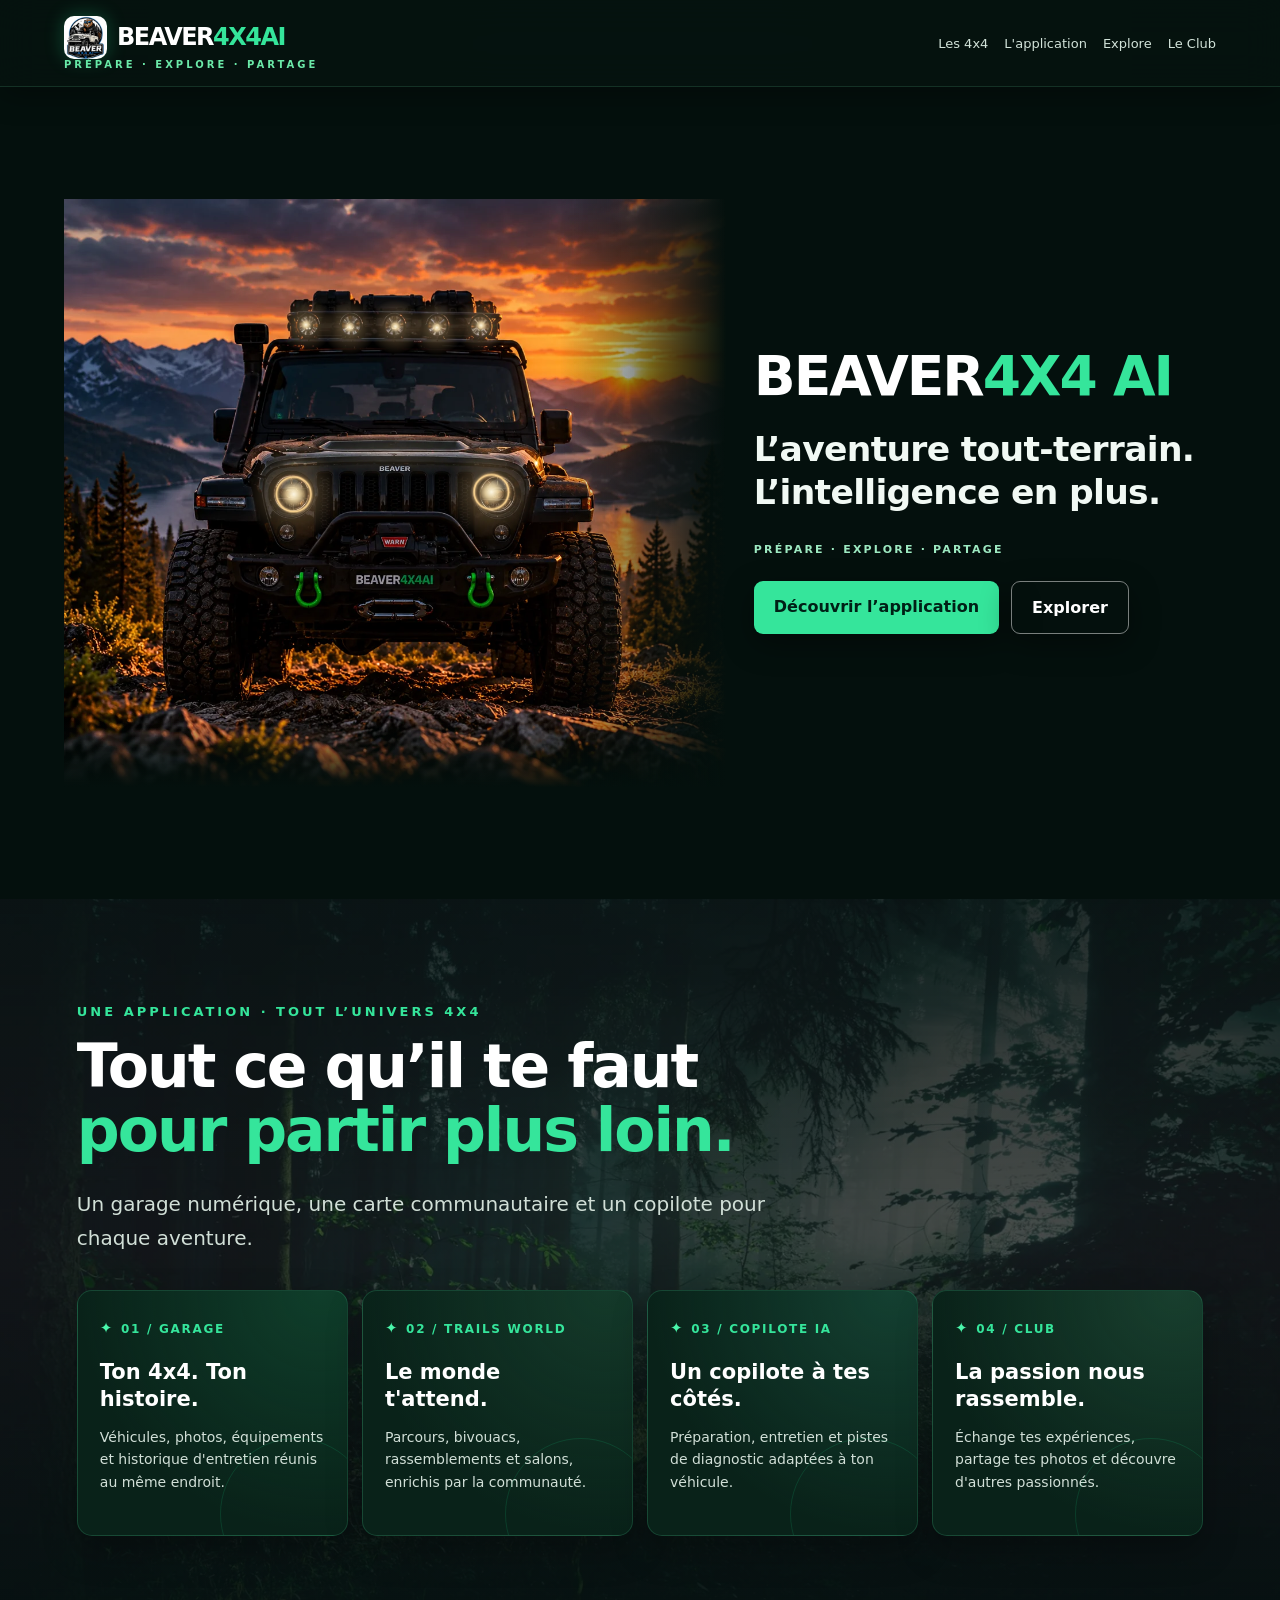
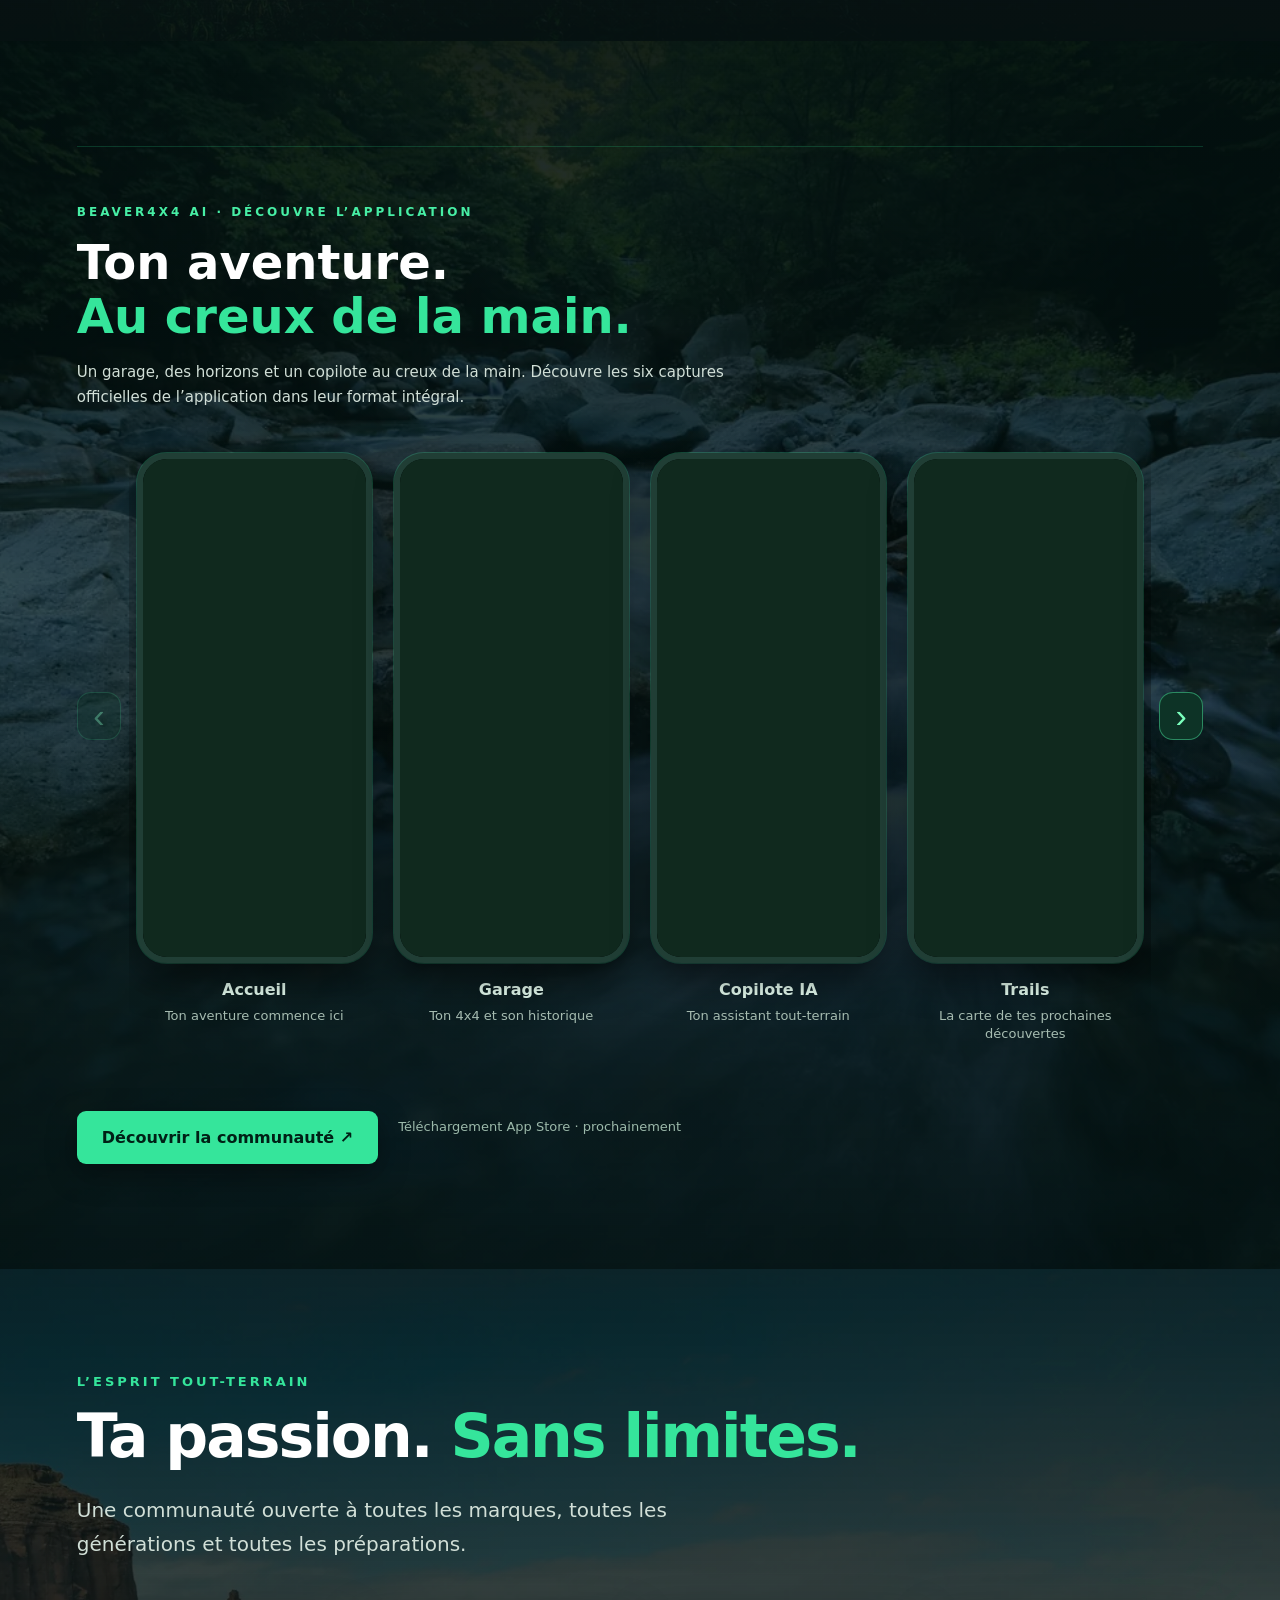
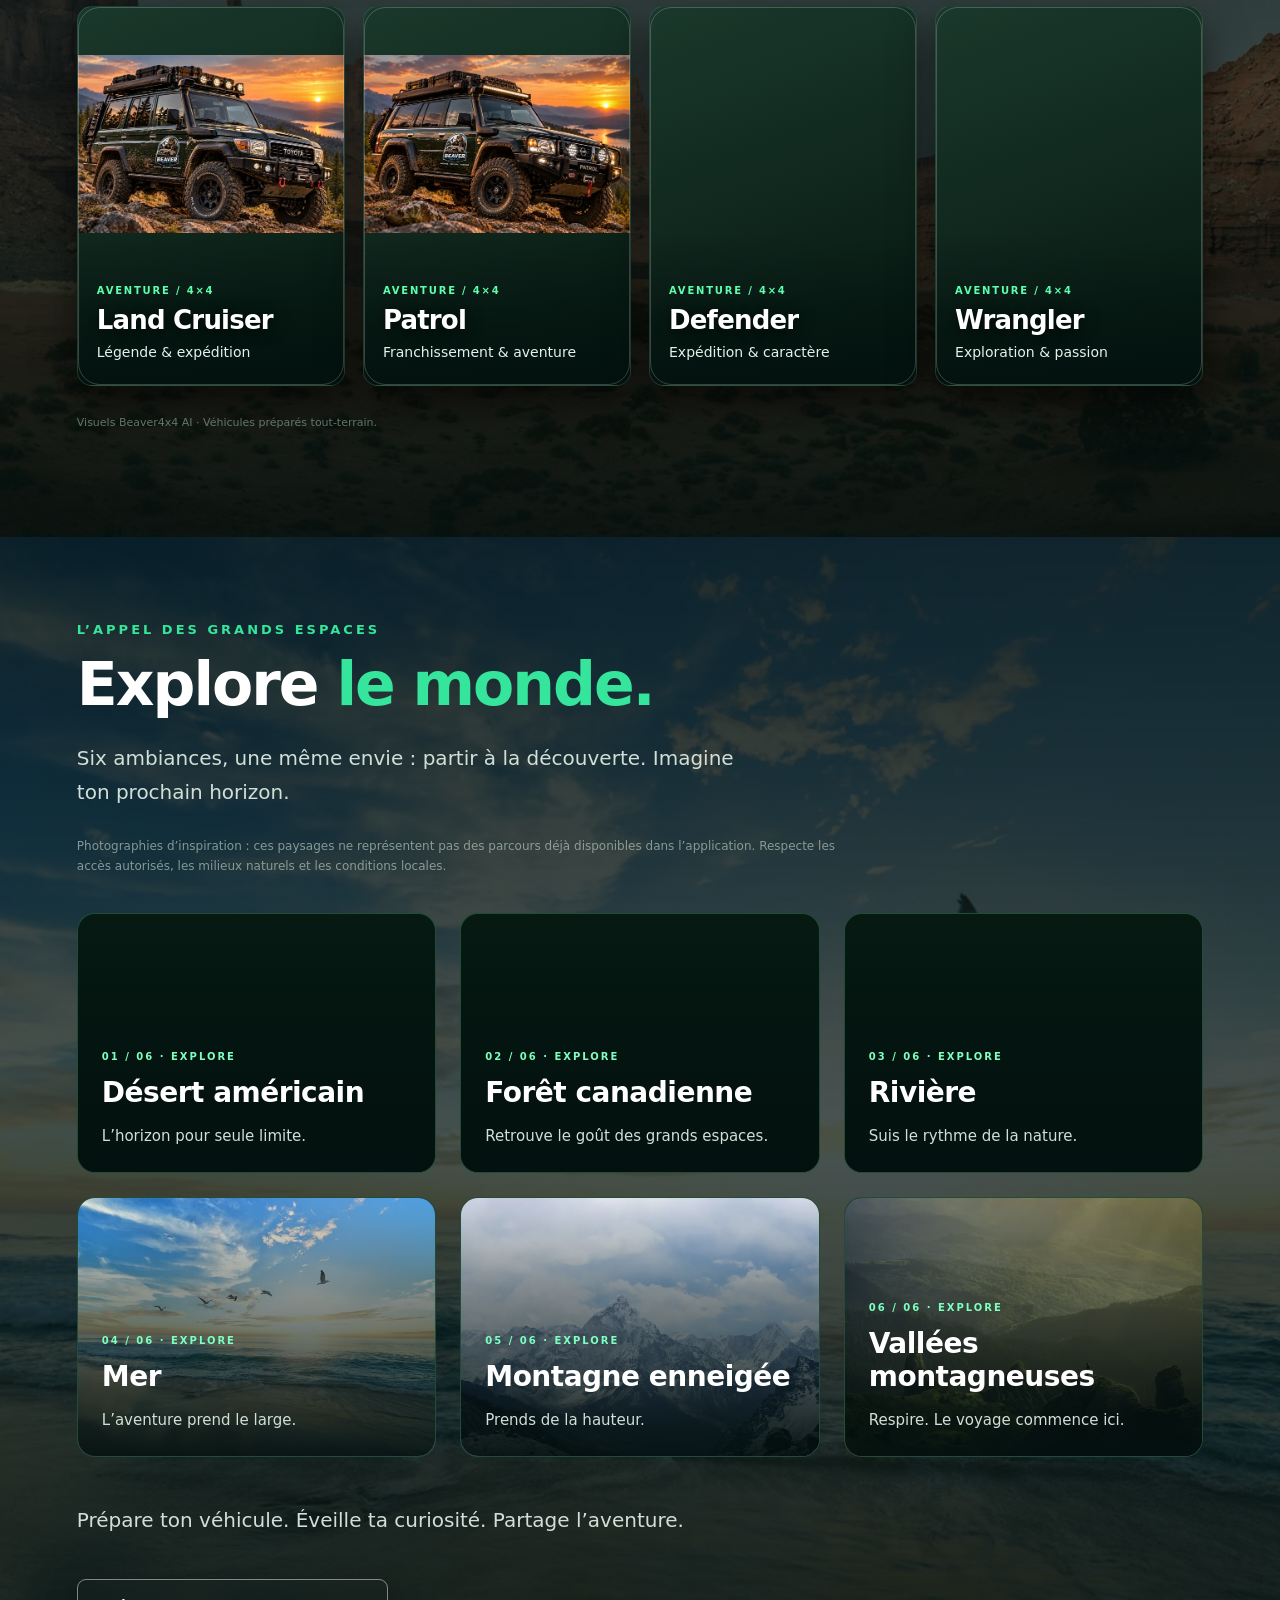
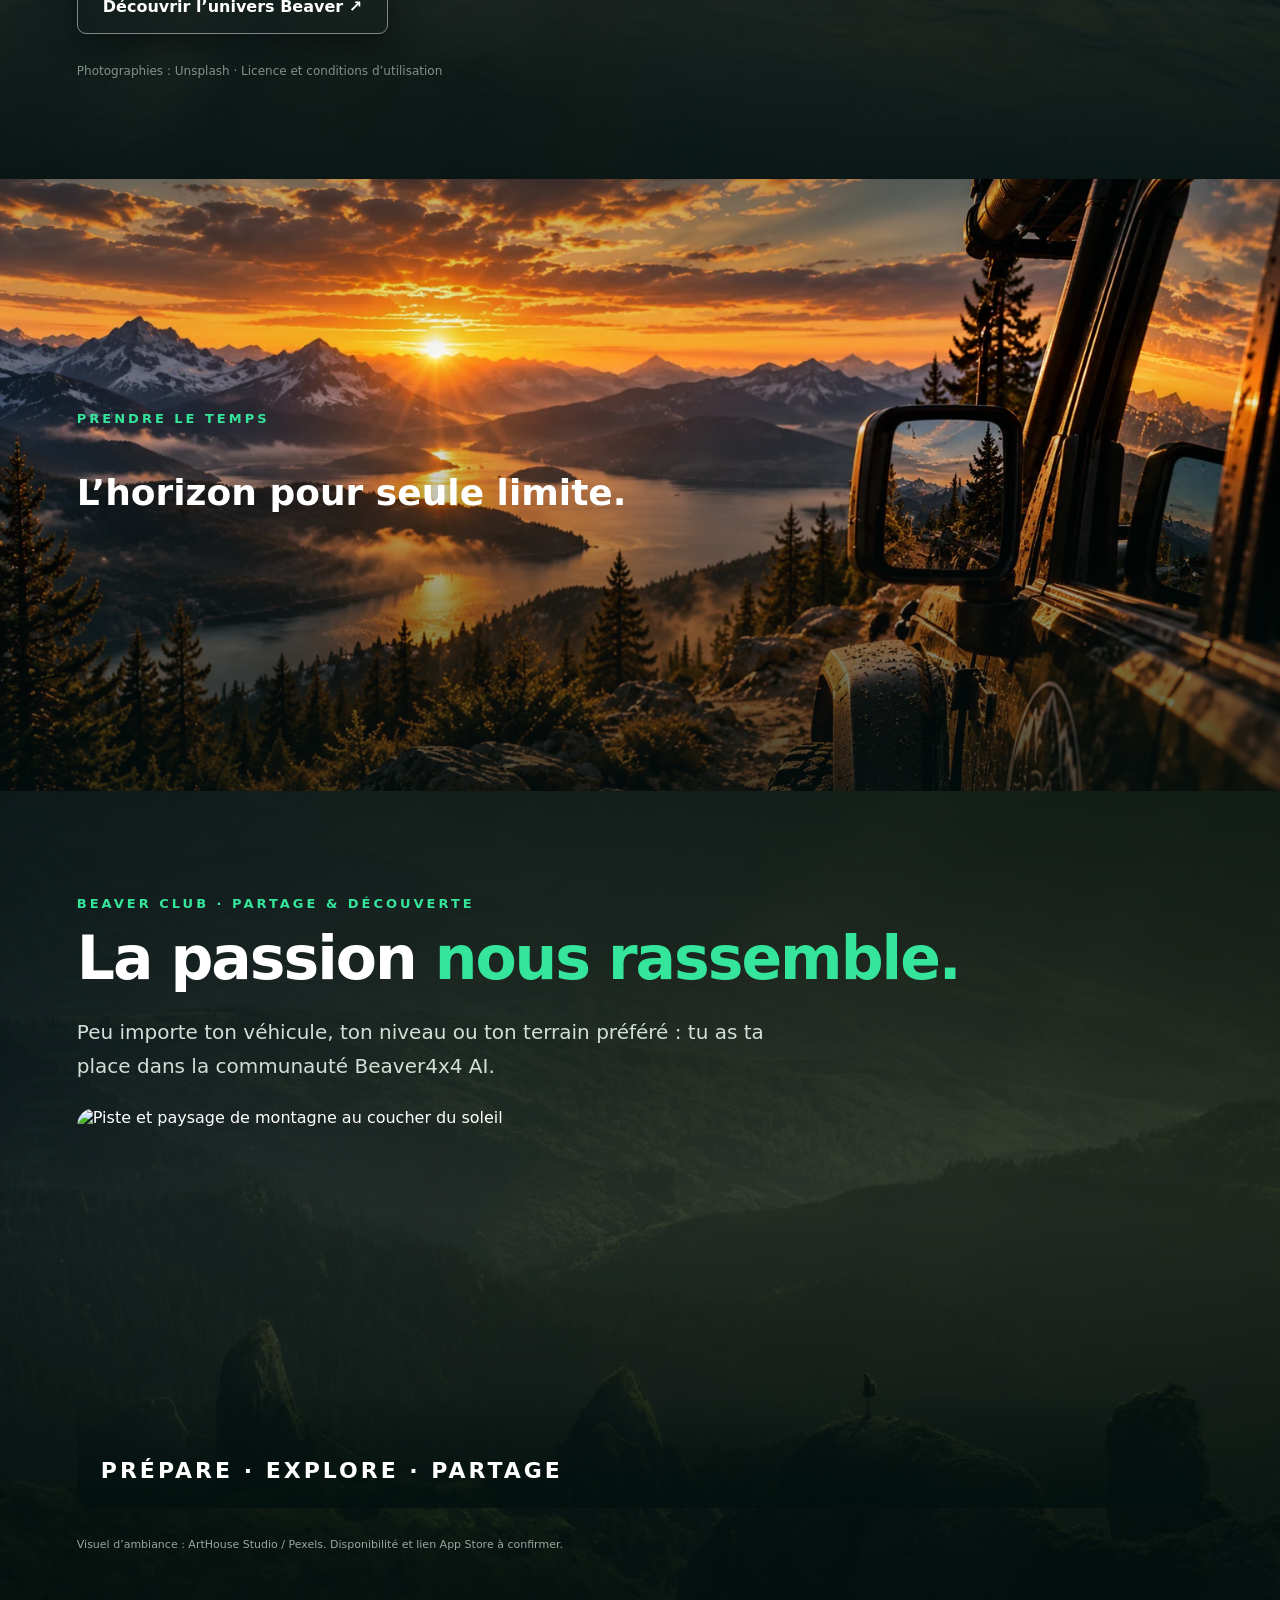
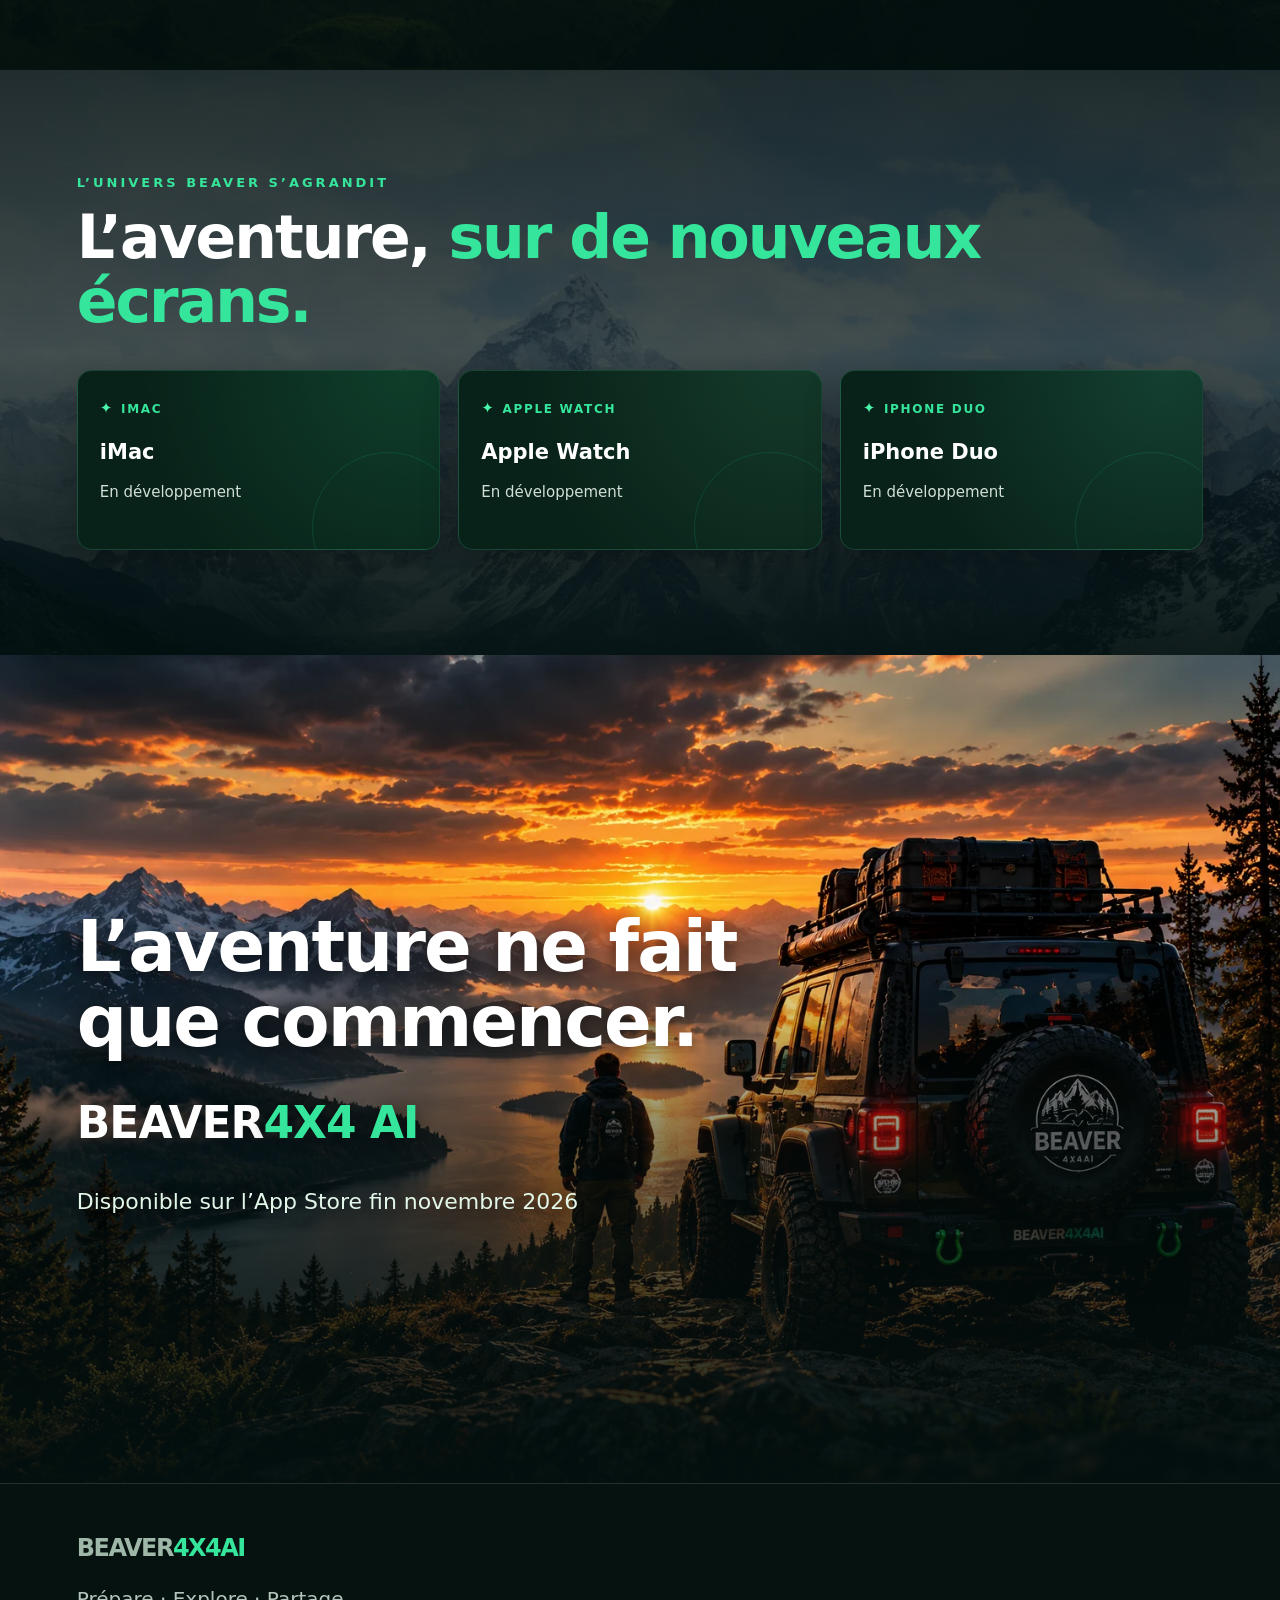
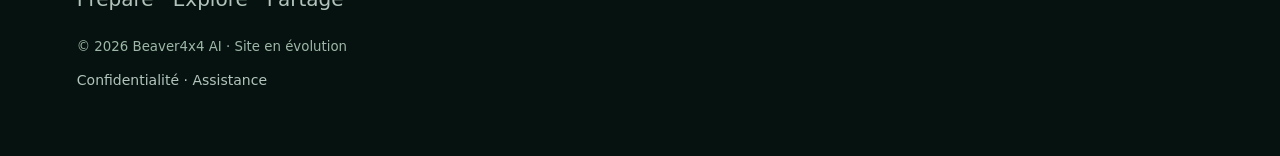
==== commit 658db2a9: "Keep staged headlight ignition active on low-core mobile browsers" ====
--- a/index.html
+++ b/index.html
@@ -1,6 +1,6 @@
-<!doctype html><html lang="fr"><head><meta charset="utf-8"><meta name="viewport" content="width=device-width,initial-scale=1"><meta name="theme-color" content="#04150f"><title>Beaver4x4 AI — Prépare · Explore · Partage</title><style>:root{color-scheme:dark;--bg:#04150f;--panel:#0b261c;--green:#18dc87;--muted:#adc1b7}*{box-sizing:border-box}html{scroll-behavior:smooth}body{margin:0;background:var(--bg);color:#fff;font-family:system-ui,-apple-system,Arial,sans-serif}header{position:sticky;top:0;z-index:10;background:#04150ff2;backdrop-filter:blur(18px);border-bottom:1px solid #ffffff24;padding:12px 5%;display:flex;align-items:center;justify-content:space-between}.logo{font-size:24px;font-weight:900;letter-spacing:-1px}.logo span,h1 em,h2 em{color:var(--green);font-style:normal}.tag{font-size:10px;letter-spacing:3px;color:#6be9a8;font-weight:700}nav{display:flex;gap:16px}a{color:inherit;text-decoration:none}nav a{font-size:13px;color:#d2e3d9}nav a:hover{color:var(--green)}.mobile-menu{display:none}.mobile-menu summary{cursor:pointer;list-style:none;border:1px solid #ffffff40;border-radius:12px;padding:10px 14px;font-weight:800;color:var(--green)}.mobile-menu summary::-webkit-details-marker{display:none}.mobile-menu .menu-links{position:absolute;right:5%;top:calc(100% - 2px);background:#092219;border:1px solid #ffffff35;border-radius:14px;padding:12px;min-width:190px;box-shadow:0 18px 35px #0008}.menu-links a{display:block;padding:13px 12px;font-size:15px}.menu-links a:hover{color:var(--green)}section[id]{scroll-margin-top:90px}.btn:hover{filter:brightness(1.1)}.btn:focus-visible,a:focus-visible,summary:focus-visible{outline:3px solid #fff;outline-offset:3px}.hero{min-height:75vh;display:flex;align-items:end;padding:90px 6% 70px;background:linear-gradient(0deg,#04150f 1%,#04150f55 65%,#04150f99),url('https://images.pexels.com/photos/6336036/pexels-photo-6336036.jpeg?auto=compress&cs=tinysrgb&w=1800') center/cover}.wrap{max-width:1150px;margin:auto}.eyebrow{color:var(--green);font-size:13px;letter-spacing:4px;font-weight:800;text-transform:uppercase}h1{font-size:clamp(46px,8vw,94px);line-height:1.02;letter-spacing:-3px;max-width:850px;margin:20px 0}h2{font-size:clamp(34px,5vw,60px);letter-spacing:-2px;line-height:1.07;margin:15px 0 25px}p{color:var(--muted);font-size:clamp(16px,2vw,20px);line-height:1.7;max-width:690px}.btn{display:inline-block;background:var(--green);color:#002016;border-radius:12px;padding:17px 25px;font-weight:800;margin-top:22px}.outline{border:1px solid #587769;background:transparent;color:#fff;margin-left:8px}section{padding:95px 6%}.alt{background:#092219}.grid{display:grid;grid-template-columns:repeat(4,1fr);gap:18px;margin-top:36px}.vehicle{min-height:315px;border:1px solid #ffffff20;border-radius:22px;overflow:hidden;background:#143326;display:flex;flex-direction:column;justify-content:end;position:relative}.vehicle img{position:absolute;inset:0;width:100%;height:100%;object-fit:cover;transition:transform .45s ease}.vehicle:hover img{transform:scale(1.06)}.vehicle:after{content:"";position:absolute;inset:0;background:linear-gradient(transparent 30%,#03120fea)}.vehicle .info{position:relative;z-index:1;padding:22px}.vehicle strong{font-size:23px}.vehicle small{display:block;color:#c5d7ce;margin-top:7px}.features{display:grid;grid-template-columns:repeat(2,1fr);gap:20px;margin-top:35px}.feature{padding:35px;border:1px solid #ffffff22;background:radial-gradient(circle at 90% 0%,#17664470,transparent 55%),#103126;border-radius:24px;transition:transform .2s,border-color .2s}.feature:hover{transform:translateY(-4px);border-color:#18dc8780}.feature b{font-size:26px}.feature p{font-size:16px}.feature .num{color:var(--green);letter-spacing:3px;font-size:13px}.photo{height:290px;border-radius:18px;overflow:hidden;margin-top:25px}.photo img{width:100%;height:100%;object-fit:cover}.notice{font-size:12px;color:#829c8d;margin-top:28px}footer{padding:50px 6%;border-top:1px solid #ffffff20;color:#9eb7a8}@media(max-width:760px){header{padding:10px 5%}.logo{font-size:21px}.tag{font-size:8px;letter-spacing:2px}nav{display:none}.mobile-menu{display:block}.grid{grid-template-columns:repeat(2,1fr)}.vehicle{min-height:245px}.features{grid-template-columns:1fr}.hero{min-height:70vh}.outline{margin-left:0}section{padding:70px 5%}}@media(max-width:400px){.grid{gap:10px}.vehicle{min-height:220px}.vehicle .info{padding:14px}.vehicle strong{font-size:19px}}.intro{position:fixed;inset:0;z-index:100;background:radial-gradient(circle at 50% 55%,#164832,#04150f 70%);display:grid;place-items:center;pointer-events:none;animation:introOut .75s ease 1.9s both}.intro-inner{text-align:center;animation:introIn 1.25s cubic-bezier(.2,.8,.2,1) both}.intro-mark{width:110px;height:110px;margin:0 auto 24px;border:2px solid #18dc87;border-radius:26px;display:grid;place-items:center;box-shadow:0 0 70px #18dc8740;transform:rotate(-7deg);font-size:50px;font-weight:1000;color:#18dc87}.intro-word{font-size:clamp(30px,7vw,60px);font-weight:900;letter-spacing:-2px}.intro-word span{color:#18dc87}.intro-sub{color:#a4e5c4;letter-spacing:4px;font-size:11px;margin-top:12px}.hero .eyebrow,.hero h1,.hero p,.hero .btn{animation:riseIn .8s both}.hero h1{animation-delay:.12s}.hero p{animation-delay:.22s}.hero .btn{animation-delay:.32s}.hero{position:relative;overflow:hidden}.hero:before{content:"";position:absolute;inset:0;background:linear-gradient(105deg,transparent 35%,#18dc870b 50%,transparent 65%);transform:translateX(-100%);animation:shine 6s ease-in-out 2.7s infinite;pointer-events:none}.terrain{position:absolute;right:5%;bottom:9%;width:180px;height:70px;opacity:.35;pointer-events:none;animation:terrainFloat 5s ease-in-out infinite}.terrain svg{width:100%;height:100%;filter:drop-shadow(0 0 12px #18dc8780)}.vehicle{isolation:isolate}.vehicle:before{content:"";position:absolute;z-index:1;inset:0;border:1px solid transparent;border-radius:22px;transition:border-color .3s}.vehicle:hover:before{border-color:#18dc87}.feature .num:before{content:"✦ ";font-size:15px}.feature{position:relative;overflow:hidden}.feature:after{content:"";position:absolute;right:-25px;bottom:-55px;width:150px;height:150px;border:1px solid #18dc8725;border-radius:50%;pointer-events:none}.scroll-cue{position:absolute;bottom:18px;left:50%;transform:translateX(-50%);font-size:12px;color:#9bd6b4;letter-spacing:2px;animation:cue 2s infinite}@keyframes introIn{from{opacity:0;transform:scale(.72)}to{opacity:1;transform:scale(1)}}@keyframes introOut{to{opacity:0;visibility:hidden}}@keyframes riseIn{from{opacity:0;transform:translateY(25px)}to{opacity:1;transform:translateY(0)}}@keyframes shine{0%,70%,100%{transform:translateX(-100%)}85%{transform:translateX(100%)}}@keyframes terrainFloat{50%{transform:translateY(-10px)}}@keyframes cue{50%{opacity:.35;transform:translate(-50%,7px)}}@media(max-width:760px){.terrain{right:4%;bottom:5%;width:110px;opacity:.2}.scroll-cue{display:none}}@media(prefers-reduced-motion:reduce){.intro{display:none}.hero .eyebrow,.hero h1,.hero p,.hero .btn,.terrain,.scroll-cue,.hero:before{animation:none!important}html{scroll-behavior:auto}} .vehicle{box-shadow:0 18px 42px #0008;transition:transform .35s,box-shadow .35s;border-color:#8bdbb42b}.vehicle:hover{transform:translateY(-6px);box-shadow:0 25px 55px #000b}.vehicle img{filter:saturate(1.22) contrast(1.12) brightness(.93);transform:scale(1.09);transition:transform .8s cubic-bezier(.2,.7,.2,1),filter .6s}.vehicle:hover img{transform:scale(1.16);filter:saturate(1.3) contrast(1.15)}.vehicle:after{background:linear-gradient(180deg,#03120f08 15%,#03120f18 40%,#03120ff0 100%)}.vehicle .info{padding:25px 20px 24px}.vehicle strong{font-size:clamp(23px,2.5vw,30px);letter-spacing:-.8px;line-height:1.1;display:block;text-shadow:0 2px 16px #000c}.vehicle small{font-size:14px;color:#e5f1e9;line-height:1.45}.vehicle .info:before{content:"EXPLORE  /  4×4";display:block;color:#5dffac;font-size:10px;letter-spacing:2.2px;font-weight:900;margin-bottom:10px}.vehicle:before{border:1px solid #ffffff35!important;pointer-events:none}.vehicle:nth-child(1) img{object-position:54% center}.vehicle:nth-child(2) img{object-position:52% center}.vehicle:nth-child(3) img{object-position:50% center}.vehicle:nth-child(4) img{object-position:55% center}@media(max-width:760px){.vehicle{min-height:290px}.vehicle .info{padding:18px 15px 20px}.vehicle strong{font-size:23px}.vehicle small{font-size:13px}.vehicle .info:before{font-size:9px;letter-spacing:1.5px}}@media(max-width:400px){.vehicle{min-height:260px}.vehicle strong{font-size:21px}}/* Beaver V7 — premium cinematic landing page */:root{--bg:#05100e;--panel:#0c211b;--green:#35e59b;--muted:#b2c4bc}body{background:#05100e;background-image:radial-gradient(ellipse at 50% 15%,#0b32261a,transparent 65%)}header{background:#06130ff0;padding:16px 5%;border-bottom:1px solid #70edb324;box-shadow:0 8px 30px #0005}.logo{letter-spacing:-1.5px}.hero{min-height:85vh;padding:125px 6% 85px;background:linear-gradient(90deg,#03100ef5 0%,#03100ecb 38%,#03100e40 85%),linear-gradient(0deg,#04150f 0%,transparent 38%),url('https://images.pexels.com/photos/163848/road-mountains-sunset-path-163848.jpeg?auto=compress&cs=tinysrgb&w=1600') center/cover}.hero .wrap{max-width:1180px}.hero h1{font-size:clamp(54px,9vw,115px);letter-spacing:-5px;line-height:1;margin:14px 0 18px;max-width:1000px;text-shadow:0 8px 35px #0009}.hero-headline{font-size:clamp(25px,3.7vw,46px);line-height:1.16;letter-spacing:-1px;margin:0 0 20px;font-weight:800;max-width:620px}.hero p{font-size:clamp(16px,2vw,19px);max-width:530px;color:#e2ebe7;line-height:1.6}.eyebrow{letter-spacing:3px}.btn{border-radius:9px;box-shadow:0 10px 30px #0006}.outline{backdrop-filter:blur(12px);border-color:#ffffff77}section{padding:105px 6%}h2{letter-spacing:-2px}.grid{gap:18px;margin-top:45px}.vehicle{min-height:380px;border-radius:15px;box-shadow:0 18px 42px #0009}.vehicle:after{background:linear-gradient(180deg,#0000 15%,#00160c08 38%,#00120ef5 100%)}.vehicle img{filter:contrast(1.13) saturate(1.18)}.vehicle .info{padding:25px}.vehicle .info:before{content:"BEAVER / EXPLORER";letter-spacing:1.8px}.vehicle strong{font-size:26px}.vehicle small{font-size:14px}.alt{background:radial-gradient(circle at 50% 0%,#0c3c2b60,transparent 65%),#061713}.features{grid-template-columns:repeat(4,1fr);gap:14px}.feature{padding:28px 22px;min-height:245px;background:linear-gradient(145deg,#0b3024,#071b16);border:1px solid #53e6a62e;border-radius:15px}.feature b{display:block;font-size:21px;line-height:1.25;margin-top:22px}.feature p{font-size:14px;line-height:1.6}.feature .num{font-size:12px}.photo{height:400px;border-radius:18px;position:relative}.photo img{filter:contrast(1.1) saturate(1.15);object-position:center}.photo:after{content:"PRÉPARE  ·  EXPLORE  ·  PARTAGE";position:absolute;inset:auto 0 0;padding:60px 24px 25px;background:linear-gradient(transparent,#02110fdc);color:#fff;font-weight:900;letter-spacing:3px;font-size:clamp(13px,2vw,22px)}.notice{font-size:11px;line-height:1.65;opacity:.72}.notice a{text-decoration:none!important}.notice a:hover{text-decoration:underline!important}footer{background:#06120f} @media(max-width:900px){.features{grid-template-columns:repeat(2,1fr)}}@media(max-width:760px){.hero{min-height:75vh;padding:100px 5% 75px;background-position:55% center}.hero h1{font-size:clamp(46px,11vw,75px);letter-spacing:-3px}.hero-headline{font-size:27px}.hero p{max-width:430px}.vehicle{min-height:310px}.features{grid-template-columns:repeat(2,1fr);gap:12px}.feature{min-height:230px;padding:22px 16px}.feature b{font-size:18px}.feature p{font-size:13px}.photo{height:280px}section{padding:78px 5%}}@media(max-width:400px){.vehicle{min-height:275px}.feature{padding:18px 14px}.hero h1{font-size:46px}.hero-headline{font-size:24px}}.hero{background:linear-gradient(90deg,#03100ef0 0%,#03100eaa 40%,#03100e22 100%),linear-gradient(0deg,#04150f 0%,transparent 45%),url('https://images.pexels.com/photos/6336036/pexels-photo-6336036.jpeg?auto=compress&cs=tinysrgb&w=1800') center 53%/cover}.vehicle img{filter:contrast(1.16) saturate(1.2);object-position:center center}.vehicle:nth-child(1) img,.vehicle:nth-child(2) img,.vehicle:nth-child(3) img,.vehicle:nth-child(4) img{object-position:center center}@media(max-width:760px){.hero{background-position:62% center}}/* V8 — adventure photography and mobile refinement */.hero{background:linear-gradient(90deg,#03100eea 0%,#03100e9c 45%,#03100e26 100%),linear-gradient(0deg,#04150f 0%,transparent 45%),url('https://images.pexels.com/photos/6336036/pexels-photo-6336036.jpeg?auto=compress&cs=tinysrgb&w=1800') center 54%/cover}.vehicle img{object-position:center center!important}.vehicle{min-height:390px}.vehicle:after{background:linear-gradient(180deg,#00100a12 10%,#00100a20 48%,#00100af7 100%)}.vehicle .info:before{content:"AVENTURE / 4×4";font-size:10px}.photo img{object-position:center 57%}.feature .num{font-weight:800;letter-spacing:1.7px}.feature .num:before{content:"✦  ";color:#4af6ab}.feature{box-shadow:0 15px 35px #0004}.feature:nth-child(1){background:radial-gradient(circle at 90% 0%,#1c754d55,transparent 70%),#092219}.feature:nth-child(2){background:radial-gradient(circle at 90% 0%,#2b684b55,transparent 70%),#092219}.feature:nth-child(3){background:radial-gradient(circle at 90% 0%,#2a7b6155,transparent 70%),#092219}.feature:nth-child(4){background:radial-gradient(circle at 90% 0%,#37795855,transparent 70%),#092219}@media(max-width:760px){.hero{background-position:57% center;min-height:68vh;padding:76px 5% 72px}.hero h1{font-size:clamp(42px,10vw,68px)}.hero-headline{font-size:clamp(23px,6vw,29px)}.hero p{font-size:16px}.hero .btn{padding:15px 18px;margin-top:14px}.grid{gap:12px}.vehicle{min-height:300px}.vehicle .info{padding:17px 14px 20px}.vehicle strong{font-size:clamp(19px,5vw,25px)}.vehicle small{font-size:12px}.vehicle .info:before{font-size:9px;letter-spacing:1px}.features{gap:12px}.feature{min-height:220px}.feature .num{font-size:11px;letter-spacing:.5px}.photo{height:280px}}@media(max-width:400px){.vehicle{min-height:270px}.hero h1{font-size:43px}.vehicle .info{padding:15px 12px}}/* V9 : cadrage complet des vrais modèles, sans découper les carrosseries */.vehicle{background:linear-gradient(155deg,#19382c 0%,#091e17 60%,#04110e 100%)}.vehicle img{inset:0 0 auto 0;width:100%;height:76%;object-fit:contain!important;object-position:center center!important;transform:none!important;filter:contrast(1.07) saturate(1.13)!important}.vehicle:hover img{transform:scale(1.025)!important}.vehicle:after{background:linear-gradient(180deg,#03120f00 25%,#03120f18 52%,#03120ff2 82%,#03120fff 100%)}.vehicle .info{padding-bottom:22px}@media(max-width:760px){.vehicle{min-height:285px}.vehicle img{height:73%}.vehicle .info{padding:14px 13px 18px}.vehicle strong{font-size:clamp(18px,4.8vw,24px)}}@media(max-width:400px){.vehicle{min-height:260px}.vehicle img{height:71%}}/* V10: uploaded official images */.brand-emblem{width:43px;height:43px;object-fit:contain;vertical-align:middle;margin-right:10px;border-radius:10px}.intro-mark{padding:0!important;overflow:hidden!important}.vehicle:nth-child(1) img,.vehicle:nth-child(4) img{object-fit:contain!important;object-position:center center!important;height:76%}@media(max-width:760px){.brand-emblem{width:33px;height:33px;margin-right:7px}.vehicle:nth-child(1) img,.vehicle:nth-child(4) img{height:73%}}/* V11 · premium off-road identity and tighter mobile layout */.intro{background:radial-gradient(circle at 50% 48%,#194a35,#03100c 72%)}.intro-mark{width:138px!important;height:138px!important;transform:none!important;border:2px solid #56f6aa55!important;border-radius:26px!important;box-shadow:0 0 0 9px #25e99c0c,0 0 70px #22e79750!important;animation:beaverBadge 1.7s cubic-bezier(.16,1,.3,1) both}.intro-mark img{width:100%;height:100%;object-fit:contain;filter:drop-shadow(0 8px 16px #0009)}.intro-inner:after{content:"";display:block;width:210px;height:4px;border-radius:5px;background:linear-gradient(90deg,transparent,#34e99c,transparent);margin:20px auto 0;animation:trailSweep 1.7s ease both}.brand-emblem{filter:drop-shadow(0 0 9px #27ef9744);transition:transform .45s ease,filter .45s ease}.logo:hover .brand-emblem{transform:rotate(-7deg) scale(1.12);filter:drop-shadow(0 0 16px #27ef9788)}@keyframes beaverBadge{0%{opacity:0;transform:translateY(28px) scale(.7) rotate(-10deg);filter:blur(8px)}55%{opacity:1;filter:blur(0)}80%{transform:translateY(-4px) scale(1.06) rotate(2deg)}100%{transform:translateY(0) scale(1) rotate(0)}}@keyframes trailSweep{from{opacity:0;transform:scaleX(.05)}to{opacity:1;transform:scaleX(1)}}#vehicules,#club{position:relative;isolation:isolate;overflow:hidden}#vehicules:before,#club:before{content:"";position:absolute;z-index:-1;pointer-events:none;width:210px;height:520px;top:5%;right:-36px;background-image:url("data:image/svg+xml,%3Csvg%20xmlns%3D%22http%3A%2F%2Fwww.w3.org%2F2000%2Fsvg%22%20width%3D%22160%22%20height%3D%22340%22%20viewBox%3D%220%200%20160%20340%22%3E%3Cg%20stroke%3D%22%236beaab%22%20stroke-width%3D%227%22%20stroke-linecap%3D%22round%22%20fill%3D%22none%22%20opacity%3D%22.9%22%3E%3Cpath%20d%3D%22M38%200V340M122%200V340%22%20stroke-width%3D%223%22%20stroke-dasharray%3D%228%2013%22%2F%3E%3Cpath%20d%3D%22M14%20-5l49%2022M97%2017l49-22%22%2F%3E%3Cpath%20d%3D%22M14%2025l49%2022M97%2047l49-22%22%2F%3E%3Cpath%20d%3D%22M14%2055l49%2022M97%2077l49-22%22%2F%3E%3Cpath%20d%3D%22M14%2085l49%2022M97%20107l49-22%22%2F%3E%3Cpath%20d%3D%22M14%20115l49%2022M97%20137l49-22%22%2F%3E%3Cpath%20d%3D%22M14%20145l49%2022M97%20167l49-22%22%2F%3E%3Cpath%20d%3D%22M14%20175l49%2022M97%20197l49-22%22%2F%3E%3Cpath%20d%3D%22M14%20205l49%2022M97%20227l49-22%22%2F%3E%3Cpath%20d%3D%22M14%20235l49%2022M97%20257l49-22%22%2F%3E%3Cpath%20d%3D%22M14%20265l49%2022M97%20287l49-22%22%2F%3E%3Cpath%20d%3D%22M14%20295l49%2022M97%20317l49-22%22%2F%3E%3Cpath%20d%3D%22M14%20325l49%2022M97%20347l49-22%22%2F%3E%3C%2Fg%3E%3C%2Fsvg%3E");background-repeat:repeat-y;background-size:140px auto;opacity:.11;transform:rotate(-22deg)}#club:before{left:-65px;right:auto;top:8%;transform:rotate(19deg);opacity:.08}.vehicle{background:linear-gradient(160deg,#1a382b,#061710)!important;display:flex;flex-direction:column;justify-content:flex-end}.vehicle img{height:76%!important;width:100%;object-fit:contain!important;object-position:center center!important}.vehicle:after{background:linear-gradient(180deg,transparent 35%,#04150f2e 58%,#03120ff8 81%,#03120f 100%)}.vehicle .info{padding:22px 19px 23px}.grid{align-items:stretch}.vehicle:hover{box-shadow:0 20px 48px #000b,0 0 0 1px #43f5a755}@media(max-width:760px){#vehicules:before{right:-90px;opacity:.07}.grid{gap:12px}.vehicle{min-height:310px!important;border-radius:19px}.vehicle img{height:74%!important}.vehicle .info{padding:17px 14px 20px}.vehicle strong{font-size:clamp(19px,5vw,25px)}.vehicle small{font-size:12px}.vehicle .info:before{font-size:9px;letter-spacing:1px}.intro-mark{width:118px!important;height:118px!important}}@media(max-width:400px){.vehicle{min-height:275px!important}.vehicle img{height:72%!important}.grid{gap:10px}.vehicle .info{padding:13px 11px 16px}.vehicle strong{font-size:19px}}@media(prefers-reduced-motion:reduce){.intro-mark,.intro-inner:after{animation:none!important}.brand-emblem{transition:none}}/* V12 — cinematic tread intro, navigation transition and app previews */.intro{overflow:hidden!important}.intro-inner{position:relative;z-index:2}.intro-tire{position:absolute;z-index:1;top:-35%;bottom:-35%;width:120px;background-image:url("data:image/svg+xml,%3Csvg%20xmlns%3D%22http%3A%2F%2Fwww.w3.org%2F2000%2Fsvg%22%20width%3D%22120%22%20height%3D%22320%22%20viewBox%3D%220%200%20120%20320%22%3E%3Cg%20fill%3D%22none%22%20stroke%3D%22%2337e99d%22%20stroke-width%3D%227%22%20stroke-linecap%3D%22round%22%3E%3Cpath%20d%3D%22M10%200l43%2019M67%2019l43-19%22%2F%3E%3Cpath%20d%3D%22M10%2032l43%2019M67%2051l43-19%22%2F%3E%3Cpath%20d%3D%22M10%2064l43%2019M67%2083l43-19%22%2F%3E%3Cpath%20d%3D%22M10%2096l43%2019M67%20115l43-19%22%2F%3E%3Cpath%20d%3D%22M10%20128l43%2019M67%20147l43-19%22%2F%3E%3Cpath%20d%3D%22M10%20160l43%2019M67%20179l43-19%22%2F%3E%3Cpath%20d%3D%22M10%20192l43%2019M67%20211l43-19%22%2F%3E%3Cpath%20d%3D%22M10%20224l43%2019M67%20243l43-19%22%2F%3E%3Cpath%20d%3D%22M10%20256l43%2019M67%20275l43-19%22%2F%3E%3Cpath%20d%3D%22M10%20288l43%2019M67%20307l43-19%22%2F%3E%3Cpath%20d%3D%22M10%20320l43%2019M67%20339l43-19%22%2F%3E%3Cpath%20d%3D%22M58%200v320M62%200v320%22%20stroke-width%3D%222%22%20stroke-dasharray%3D%228%2011%22%2F%3E%3C%2Fg%3E%3C%2Fsvg%3E");background-size:120px 320px;opacity:0;filter:drop-shadow(0 0 15px #30f1a455);pointer-events:none;animation:tireEntry 1.7s cubic-bezier(.2,.7,.2,1) both}.intro-tire-left{left:calc(50% - 235px);transform:rotate(-16deg)}.intro-tire-right{right:calc(50% - 235px);transform:rotate(16deg);animation-delay:.14s}@keyframes tireEntry{0%{opacity:0;background-position:0 -340px}32%{opacity:.18}75%{opacity:.32}100%{opacity:.10;background-position:0 150px}}.intro-mark{animation:beaverBadge 1.45s cubic-bezier(.16,1,.3,1) both!important}.intro-word{animation:logoWordReveal 1.3s .22s both}@keyframes logoWordReveal{from{opacity:0;transform:translateY(14px);filter:blur(5px)}to{opacity:1;transform:translateY(0);filter:blur(0)}}.route-transition{position:fixed;z-index:90;inset:0;pointer-events:none;opacity:0;visibility:hidden;background:linear-gradient(110deg,#04150fe8,#08271de8);transition:opacity .2s,visibility .2s}.route-transition:before,.route-transition:after{content:"";position:absolute;top:-40%;bottom:-40%;width:120px;background:url("data:image/svg+xml,%3Csvg%20xmlns%3D%22http%3A%2F%2Fwww.w3.org%2F2000%2Fsvg%22%20width%3D%22120%22%20height%3D%22320%22%20viewBox%3D%220%200%20120%20320%22%3E%3Cg%20fill%3D%22none%22%20stroke%3D%22%2337e99d%22%20stroke-width%3D%227%22%20stroke-linecap%3D%22round%22%3E%3Cpath%20d%3D%22M10%200l43%2019M67%2019l43-19%22%2F%3E%3Cpath%20d%3D%22M10%2032l43%2019M67%2051l43-19%22%2F%3E%3Cpath%20d%3D%22M10%2064l43%2019M67%2083l43-19%22%2F%3E%3Cpath%20d%3D%22M10%2096l43%2019M67%20115l43-19%22%2F%3E%3Cpath%20d%3D%22M10%20128l43%2019M67%20147l43-19%22%2F%3E%3Cpath%20d%3D%22M10%20160l43%2019M67%20179l43-19%22%2F%3E%3Cpath%20d%3D%22M10%20192l43%2019M67%20211l43-19%22%2F%3E%3Cpath%20d%3D%22M10%20224l43%2019M67%20243l43-19%22%2F%3E%3Cpath%20d%3D%22M10%20256l43%2019M67%20275l43-19%22%2F%3E%3Cpath%20d%3D%22M10%20288l43%2019M67%20307l43-19%22%2F%3E%3Cpath%20d%3D%22M10%20320l43%2019M67%20339l43-19%22%2F%3E%3Cpath%20d%3D%22M58%200v320M62%200v320%22%20stroke-width%3D%222%22%20stroke-dasharray%3D%228%2011%22%2F%3E%3C%2Fg%3E%3C%2Fsvg%3E") center / 120px 320px repeat-y;opacity:.42;filter:drop-shadow(0 0 12px #2bfaac44)}.route-transition:before{left:32%;transform:rotate(-14deg)}.route-transition:after{right:32%;transform:rotate(14deg)}.route-transition.is-active{visibility:visible;opacity:1;animation:routePass .55s ease both}@keyframes routePass{0%{opacity:0;clip-path:inset(0 100% 0 0)}35%{opacity:.86;clip-path:inset(0 0 0 0)}70%{opacity:.65}100%{opacity:0;clip-path:inset(0 0 0 100%)}}html{scroll-behavior:smooth}section[id]{scroll-margin-top:110px}.app-showcase{margin-top:75px;padding-top:54px;border-top:1px solid #2cd99133}.showcase-intro{max-width:720px;margin-bottom:30px}.showcase-kicker{color:#47eea5;font-size:12px;letter-spacing:3px;font-weight:800}.showcase-intro h3{font-size:clamp(30px,4vw,48px);line-height:1.12;margin:16px 0}.showcase-intro h3 em{color:#35e59b;font-style:normal}.showcase-intro p{font-size:15px;line-height:1.7;color:#a9c3b6}.phone-gallery{display:grid;grid-template-columns:repeat(4,minmax(0,1fr));gap:18px}.phone-item{text-align:center;min-width:0}.phone-shell{margin:auto;max-width:235px;aspect-ratio:9/18.5;border:6px solid #203e35;border-radius:34px;background:#030d0a;box-shadow:0 16px 35px #0008,0 0 0 1px #4cf4ad44;position:relative;padding:5px;overflow:hidden}.phone-notch{position:absolute;z-index:4;top:10px;left:50%;transform:translateX(-50%);width:30%;height:15px;background:#010504;border-radius:0 0 14px 14px}.phone-screen{height:100%;border-radius:25px;overflow:hidden;position:relative;background:#10291e}.phone-screen>img{width:100%;height:100%;object-fit:cover;filter:brightness(.62) saturate(.8)}.phone-overlay{position:absolute;inset:0;background:linear-gradient(0deg,#03140ef5,transparent 65%);display:flex;flex-direction:column;justify-content:end;align-items:start;text-align:left;padding:16px 11px 20px;gap:8px}.phone-overlay span{font-size:9px;color:#65ffc0;letter-spacing:1px}.phone-overlay strong{font-size:clamp(14px,1.8vw,23px);line-height:1.1}.phone-overlay small{font-size:10px;color:#c5dbd0}.phone-title{display:block;margin-top:16px;color:#e8fff3;font-size:14px}.phone-desc{display:block;color:#a7bdb2;font-size:12px;line-height:1.4;margin-top:5px}@media(max-width:760px){.phone-gallery{grid-template-columns:repeat(2,minmax(0,1fr));gap:22px 15px}.phone-shell{max-width:205px}.app-showcase{margin-top:48px;padding-top:38px}.intro-tire-left{left:4%}.intro-tire-right{right:4%}.showcase-intro p{font-size:14px}.phone-overlay{padding:12px 9px 18px}.phone-title{font-size:12px}.phone-desc{font-size:11px}}@media(prefers-reduced-motion:reduce){.intro-tire,.intro-word,.intro-mark,.route-transition{animation:none!important}.route-transition{display:none}html{scroll-behavior:auto}}/* V13 — refined vehicle photo framing and premium motion */.vehicle{min-height:380px!important;overflow:hidden;isolation:isolate}.vehicle img{position:absolute!important;top:0!important;left:0!important;width:100%!important;height:100%!important;object-fit:cover!important;object-position:center 46%!important;transform:scale(1)!important;transition:transform .8s cubic-bezier(.2,.7,.2,1),filter .6s ease!important}.vehicle:nth-child(1) img{object-position:center 51%!important}.vehicle:nth-child(2) img{object-position:center 48%!important}.vehicle:nth-child(3) img{object-position:center 54%!important}.vehicle:nth-child(4) img{object-position:center 48%!important}.vehicle:after{background:linear-gradient(180deg,#00120b00 20%,#00120b10 44%,#00120be6 84%,#00120bfa 100%)!important}.vehicle .info{position:relative;z-index:2}.vehicle:hover img{transform:scale(1.06)!important;filter:contrast(1.07) saturate(1.14)!important}.intro-mark{box-shadow:0 0 0 1px #55ffb566,0 0 25px #22e79755,0 0 90px #22e79728!important}.intro-inner{animation:introFloat 2.1s ease-in-out both}@keyframes introFloat{0%{transform:translateY(18px)}55%{transform:translateY(-5px)}100%{transform:translateY(0)}}.intro-tire{animation-duration:2.05s!important}.route-transition:before,.route-transition:after{background-size:120px 320px}.route-transition.is-active:before{animation:trackSlide .56s ease-out both}.route-transition.is-active:after{animation:trackSlide .56s .06s ease-out both}@keyframes trackSlide{from{background-position:center -260px;opacity:0}35%{opacity:.6}to{background-position:center 250px;opacity:.25}}.phone-shell{transition:transform .4s ease,box-shadow .4s ease}.phone-item:hover .phone-shell{transform:translateY(-9px) rotate(-1deg);box-shadow:0 24px 48px #000b,0 0 0 1px #4cf4ad88}.phone-screen img{object-fit:cover}.phone-item .phone-overlay{pointer-events:none}@media(max-width:760px){.vehicle{min-height:305px!important}.vehicle img{height:100%!important}.vehicle:nth-child(1) img{object-position:53% 50%!important}.vehicle:nth-child(2) img{object-position:50% 50%!important}.vehicle:nth-child(3) img{object-position:50% 50%!important}.vehicle:nth-child(4) img{object-position:50% 50%!important}.vehicle .info{padding:18px 13px 20px}.vehicle strong{font-size:clamp(19px,5vw,25px)}.phone-gallery{gap:20px 14px}}@media(max-width:400px){.vehicle{min-height:285px!important}}@media(prefers-reduced-motion:reduce){.intro-inner,.route-transition:before,.route-transition:after{animation:none!important}.vehicle img,.phone-shell{transition:none!important}}/* V14 cinematic expedition intro & real carousel architecture */.intro{overflow:hidden}.intro-inner{z-index:5!important;transform:translateY(-105px);animation:introCaption 2s ease both!important}.intro-expedition{position:absolute;inset:0;z-index:3;pointer-events:none;overflow:hidden}.expedition-car{position:absolute;bottom:7%;left:50%;width:min(88vw,710px);height:auto;transform:translateX(-50%);filter:drop-shadow(0 16px 17px #000d);animation:expeditionDrive 2.65s cubic-bezier(.16,.65,.18,1) both}.expedition-door-logo{position:absolute;z-index:2;width:clamp(22px,5vw,44px);height:clamp(22px,5vw,44px);object-fit:contain;bottom:calc(7% + min(88vw,710px)*.155);left:calc(50% - min(88vw,710px)*.065);border-radius:5px;animation:doorDrive 2.65s cubic-bezier(.16,.65,.18,1) both}.expedition-ground{position:absolute;bottom:8%;left:0;right:0;height:2px;background:linear-gradient(90deg,transparent,#50e8a770,transparent);box-shadow:0 0 24px #3eec9b66}.expedition-dust{position:absolute;bottom:7%;width:120px;height:65px;border-radius:50%;background:radial-gradient(ellipse,#b8b59a7d,transparent 70%);filter:blur(12px);animation:dustCloud 2.3s .4s ease-out both}.dust-one{left:12%}.dust-two{left:25%;animation-delay:.65s}.expedition-light{position:absolute;bottom:17%;right:0;width:55%;height:25%;background:radial-gradient(ellipse at 70% 50%,#d9d5a21e,transparent 70%);filter:blur(22px)}@keyframes expeditionDrive{0%{transform:translateX(-190%) scale(.82);opacity:0}35%{opacity:1}68%{transform:translateX(-48%) scale(1.02)}85%{transform:translateX(-50%) scale(1)}100%{transform:translateX(-50%) scale(1);opacity:1}}@keyframes doorDrive{0%{transform:translateX(-130vw);opacity:0}35%{opacity:1}68%{transform:translateX(2%)}100%{transform:translateX(0)}}@keyframes dustCloud{0%{opacity:0;transform:translateX(-70px) scale(.2)}50%{opacity:.6}100%{opacity:0;transform:translateX(-160px) scale(2.4)}}@keyframes introCaption{from{opacity:0;transform:translateY(-65px) scale(.94)}to{opacity:1;transform:translateY(-105px) scale(1)}}.intro-tire{opacity:.12}.showcase-carousel{position:relative;padding:0 42px}.showcase-track{display:flex;gap:22px;overflow-x:auto;scroll-snap-type:x mandatory;scroll-padding:12px;padding:12px 8px 26px;scrollbar-width:thin;scrollbar-color:#37d990 #092219;-webkit-overflow-scrolling:touch}.showcase-slide{flex:0 0 clamp(170px,22vw,235px);scroll-snap-align:center;text-align:center;min-width:0}.showcase-slide .phone-shell{width:100%}.showcase-arrow{position:absolute;z-index:3;top:38%;width:37px;height:48px;border-radius:14px;background:#0d3326;border:1px solid #4deda677;color:#7bffbd;font-size:34px;cursor:pointer}.showcase-arrow.prev{left:0}.showcase-arrow.next{right:0}.showcase-arrow:hover{background:#14513a}.showcase-actions{display:flex;align-items:center;flex-wrap:wrap;gap:20px;margin-top:20px}.store-soon{font-size:13px;color:#9cb9aa}.phone-screen>img{filter:brightness(.75) saturate(.9)}.showcase-slide .phone-overlay{background:linear-gradient(0deg,#03140fe8,transparent 55%)}.hero{background-attachment:fixed}.photo img{transition:transform .6s ease}.photo:hover img{transform:scale(1.025)}.scroll-visible{animation:sectionRise .75s ease both}@keyframes sectionRise{from{opacity:.3;transform:translateY(24px)}to{opacity:1;transform:translateY(0)}}@media(max-width:760px){.intro-inner{animation:introCaptionMobile 2s ease both!important}.expedition-car{bottom:13%;width:115vw}.expedition-door-logo{bottom:calc(13% + 115vw*.155);left:calc(50% - 115vw*.065)}.expedition-ground{bottom:14%}.expedition-dust{bottom:13%}@keyframes introCaptionMobile{from{opacity:0;transform:translateY(-75px) scale(.92)}to{opacity:1;transform:translateY(-145px) scale(1)}}.showcase-carousel{padding:0 23px}.showcase-track{gap:15px}.showcase-slide{flex-basis:64vw;max-width:225px}.showcase-arrow{width:27px;height:44px;font-size:25px}.hero{background-attachment:scroll}}@media(prefers-reduced-motion:reduce){.intro-expedition,.intro-inner{animation:none!important}.expedition-car{animation:none!important;transform:translateX(-50%)}.expedition-door-logo{animation:none!important}.expedition-dust{display:none}.hero{background-attachment:scroll}.scroll-visible{animation:none!important}}</style><link rel="stylesheet" href="quality.css?v=20261024-accueil4"><link rel="preload" as="image" href="assets/scene-front-1536.webp" fetchpriority="high"></head><body><header><div><div class="logo"><img src="assets/beaver-logo.webp" alt="" class="brand-emblem">BEAVER<span>4X4AI</span></div><div class="tag">PRÉPARE · EXPLORE · PARTAGE</div></div><nav><a href="#vehicules">Les 4x4</a><a href="#fonctionnalites">L'application</a><a href="#explore">Explore</a><a href="#club">Le Club</a></nav><details class="mobile-menu"><summary aria-label="Ouvrir le menu de navigation">☰ Menu</summary><div class="menu-links"><a href="#vehicules">Les 4x4</a><a href="#fonctionnalites">L’application</a><a href="#explore">Explore</a><a href="#club">Le Club</a></div></details></header><div class="route-transition" aria-hidden="true"></div><main><section class="welcome-hero" id="accueil" aria-labelledby="welcome-title"><div class="welcome-art" role="img" aria-label="Jeep de face au coucher du soleil, phares s’allumant progressivement"><div class="ignition-stage"><svg viewBox="0 0 1152 1024" xmlns="http://www.w3.org/2000/svg"><defs><radialGradient id="lamp-glow"><stop stop-color="#fff9df" stop-opacity=".8"/><stop offset=".25" stop-color="#ffd894" stop-opacity=".32"/><stop offset="1" stop-color="#ffc27a" stop-opacity="0"/></radialGradient><radialGradient id="lamp-core"><stop stop-color="#fff9e6" stop-opacity=".95"/><stop offset=".48" stop-color="#ffe6ae" stop-opacity=".65"/><stop offset="1" stop-color="#ffd290" stop-opacity="0"/></radialGradient><radialGradient id="bonnet-reflection"><stop stop-color="#ffdc9e" stop-opacity=".2"/><stop offset="1" stop-color="#ffdc9e" stop-opacity="0"/></radialGradient></defs><image href="assets/scene-front-1536.webp" width="1536" height="1024"/><g class="ignition-rings" fill="none" stroke="#ffda96" stroke-width="3"><circle cx="400" cy="514" r="30"/><circle cx="744" cy="510" r="30"/></g><g class="ignition-headlights"><ellipse cx="572" cy="443" rx="240" ry="42" fill="url(#bonnet-reflection)"/><circle class="lamp-halo" cx="400" cy="514" r="83" fill="url(#lamp-glow)"/><circle cx="400" cy="514" r="23" fill="url(#lamp-core)"/><circle class="lamp-halo" cx="744" cy="510" r="83" fill="url(#lamp-glow)"/><circle cx="744" cy="510" r="23" fill="url(#lamp-core)"/></g><g class="ignition-roof"><circle cx="421" cy="219" r="48" fill="url(#lamp-glow)"/><circle cx="421" cy="219" r="9" fill="url(#lamp-core)"/><circle cx="497" cy="223" r="48" fill="url(#lamp-glow)"/><circle cx="497" cy="223" r="9" fill="url(#lamp-core)"/><circle cx="577" cy="222" r="48" fill="url(#lamp-glow)"/><circle cx="577" cy="222" r="9" fill="url(#lamp-core)"/><circle cx="649" cy="224" r="48" fill="url(#lamp-glow)"/><circle cx="649" cy="224" r="9" fill="url(#lamp-core)"/><circle cx="726" cy="220" r="48" fill="url(#lamp-glow)"/><circle cx="726" cy="220" r="9" fill="url(#lamp-core)"/></g></svg></div></div><div class="welcome-copy"><h1 id="welcome-title" class="welcome-title">BEAVER<span>4X4 AI</span></h1><p class="welcome-headline">L’aventure tout-terrain.<br>L’intelligence en plus.</p><p class="welcome-motto">PRÉPARE · EXPLORE · PARTAGE</p><div class="welcome-actions"><a class="btn" href="#fonctionnalites">Découvrir l’application</a><a class="btn outline" href="#explore">Explorer</a></div></div></section><section class="landscape-section alt" id="fonctionnalites"><div class="section-landscape" aria-hidden="true"><img src="assets/explore-foret-1440.webp" srcset="assets/explore-foret-720.webp 720w, assets/explore-foret-1440.webp 1440w, assets/explore-foret-1920.webp 1920w" sizes="100vw" alt="" loading="lazy" decoding="async"></div><div class="wrap"><div class="eyebrow">UNE APPLICATION · TOUT L’UNIVERS 4X4</div><h2>Tout ce qu’il te faut<br><em>pour partir plus loin.</em></h2><p>Un garage numérique, une carte communautaire et un copilote pour chaque aventure.</p><div class="features"><article class="feature"><div class="num">01 / GARAGE</div><b>Ton 4x4. Ton histoire.</b><p>Véhicules, photos, équipements et historique d'entretien réunis au même endroit.</p></article><article class="feature"><div class="num">02 / TRAILS WORLD</div><b>Le monde t'attend.</b><p>Parcours, bivouacs, rassemblements et salons, enrichis par la communauté.</p></article><article class="feature"><div class="num">03 / COPILOTE IA</div><b>Un copilote à tes côtés.</b><p>Préparation, entretien et pistes de diagnostic adaptées à ton véhicule.</p></article><article class="feature"><div class="num">04 / CLUB</div><b>La passion nous rassemble.</b><p>Échange tes expériences, partage tes photos et découvre d'autres passionnés.</p></article></div></div></section><section id="application" class="landscape-section"><div class="section-landscape" aria-hidden="true"><img src="assets/explore-riviere-1440.webp" srcset="assets/explore-riviere-720.webp 720w, assets/explore-riviere-1440.webp 1440w, assets/explore-riviere-1920.webp 1920w" sizes="100vw" alt="" loading="lazy" decoding="async"></div><div class="wrap"><div class="app-showcase" aria-label="Découverte de l'application Beaver4x4 AI"><div class="showcase-intro"><span class="showcase-kicker">BEAVER4X4 AI · DÉCOUVRE L’APPLICATION</span><h3>Ton aventure.<br><em>Au creux de la main.</em></h3><p>Un garage, des horizons et un copilote au creux de la main. Découvre les six captures officielles de l’application dans leur format intégral.</p></div><div class="showcase-carousel" role="region" aria-roledescription="carrousel" aria-label="Aperçus de l'application"><button class="showcase-arrow prev" type="button" aria-label="Aperçu précédent">‹</button><div class="showcase-track" tabindex="0"><article class="showcase-slide is-capture"><div class="phone-shell"><div class="phone-screen"><img src="assets/app-officiel-accueil.webp" alt="Capture officielle Beaver4x4 AI — Accueil" width="660" height="1434" loading="lazy" decoding="async"></div></div><strong class="phone-title">Accueil</strong><span class="phone-desc">Ton aventure commence ici</span></article><article class="showcase-slide is-capture"><div class="phone-shell"><div class="phone-screen"><img src="assets/app-officiel-garage.webp" alt="Capture officielle Beaver4x4 AI — Garage" width="660" height="1434" loading="lazy" decoding="async"></div></div><strong class="phone-title">Garage</strong><span class="phone-desc">Ton 4x4 et son historique</span></article><article class="showcase-slide is-capture"><div class="phone-shell"><div class="phone-screen"><img src="assets/app-officiel-copilote.webp" alt="Capture officielle Beaver4x4 AI — Copilote IA" width="660" height="1434" loading="lazy" decoding="async"></div></div><strong class="phone-title">Copilote IA</strong><span class="phone-desc">Ton assistant tout-terrain</span></article><article class="showcase-slide is-capture"><div class="phone-shell"><div class="phone-screen"><img src="assets/app-officiel-trails.webp" alt="Capture officielle Beaver4x4 AI — Trails" width="660" height="1434" loading="lazy" decoding="async"></div></div><strong class="phone-title">Trails</strong><span class="phone-desc">La carte de tes prochaines découvertes</span></article><article class="showcase-slide is-capture"><div class="phone-shell"><div class="phone-screen"><img src="assets/app-officiel-club.webp" alt="Capture officielle Beaver4x4 AI — Club" width="660" height="1434" loading="lazy" decoding="async"></div></div><strong class="phone-title">Club</strong><span class="phone-desc">La passion et les échanges</span></article><article class="showcase-slide is-capture"><div class="phone-shell"><div class="phone-screen"><img src="assets/app-officiel-profil.webp" alt="Capture officielle Beaver4x4 AI — Profil" width="660" height="1434" loading="lazy" decoding="async"></div></div><strong class="phone-title">Profil</strong><span class="phone-desc">Ton univers Beaver au même endroit</span></article></div><button class="showcase-arrow next" type="button" aria-label="Aperçu suivant">›</button></div><div class="showcase-actions"><a class="btn" href="#club">Découvrir la communauté ↗</a><span class="store-soon">Téléchargement App Store · prochainement</span></div></div></div></section><section id="vehicules" class="landscape-section"><div class="section-landscape" aria-hidden="true"><img src="assets/explore-desert-1440.webp" srcset="assets/explore-desert-720.webp 720w, assets/explore-desert-1440.webp 1440w, assets/explore-desert-1920.webp 1920w" sizes="100vw" alt="" loading="lazy" decoding="async"></div><div class="wrap"><div class="eyebrow">L’ESPRIT TOUT-TERRAIN</div><h2>Ta passion. <em>Sans limites.</em></h2><p>Une communauté ouverte à toutes les marques, toutes les générations et toutes les préparations.</p><div class="grid beaver-vehicle-gallery"><article class="vehicle"><img src="assets/beaver-land-cruiser-960.webp" srcset="assets/beaver-land-cruiser-640.webp 640w, assets/beaver-land-cruiser-960.webp 960w" sizes="(max-width:760px) 45vw, (max-width:1300px) 22vw, 274px" width="960" height="640" alt="Toyota Land Cruiser série 70 préparé Beaver4x4 AI" loading="lazy" decoding="async"><div class="info"><strong>Land Cruiser</strong><small>Légende & expédition</small></div></article><article class="vehicle"><img src="assets/beaver-patrol-960.webp" srcset="assets/beaver-patrol-640.webp 640w, assets/beaver-patrol-960.webp 960w" sizes="(max-width:760px) 45vw, (max-width:1300px) 22vw, 274px" width="960" height="640" alt="Nissan Patrol préparé Beaver4x4 AI" loading="lazy" decoding="async"><div class="info"><strong>Patrol</strong><small>Franchissement & aventure</small></div></article><article class="vehicle"><img src="assets/beaver-defender-960.webp" srcset="assets/beaver-defender-640.webp 640w, assets/beaver-defender-960.webp 960w" sizes="(max-width:760px) 45vw, (max-width:1300px) 22vw, 274px" width="960" height="640" alt="Land Rover Defender 110 préparé Beaver4x4 AI" loading="lazy" decoding="async"><div class="info"><strong>Defender</strong><small>Expédition & caractère</small></div></article><article class="vehicle"><img src="assets/beaver-wrangler-960.webp" srcset="assets/beaver-wrangler-640.webp 640w, assets/beaver-wrangler-960.webp 960w" sizes="(max-width:760px) 45vw, (max-width:1300px) 22vw, 274px" width="960" height="640" alt="Jeep Wrangler Rubicon préparé Beaver4x4 AI" loading="lazy" decoding="async"><div class="info"><strong>Wrangler</strong><small>Exploration & passion</small></div></article></div><div class="notice">Visuels Beaver4x4 AI · Véhicules préparés tout-terrain.</div></div></section><section id="explore" class="landscape-section explore-world" aria-labelledby="explore-title"><div class="section-landscape" aria-hidden="true"><img src="assets/explore-mer-1440.webp" srcset="assets/explore-mer-720.webp 720w, assets/explore-mer-1440.webp 1440w, assets/explore-mer-1920.webp 1920w" sizes="100vw" alt="" loading="lazy" decoding="async"></div>
+<!doctype html><html lang="fr"><head><meta charset="utf-8"><meta name="viewport" content="width=device-width,initial-scale=1"><meta name="theme-color" content="#04150f"><title>Beaver4x4 AI — Prépare · Explore · Partage</title><style>:root{color-scheme:dark;--bg:#04150f;--panel:#0b261c;--green:#18dc87;--muted:#adc1b7}*{box-sizing:border-box}html{scroll-behavior:smooth}body{margin:0;background:var(--bg);color:#fff;font-family:system-ui,-apple-system,Arial,sans-serif}header{position:sticky;top:0;z-index:10;background:#04150ff2;backdrop-filter:blur(18px);border-bottom:1px solid #ffffff24;padding:12px 5%;display:flex;align-items:center;justify-content:space-between}.logo{font-size:24px;font-weight:900;letter-spacing:-1px}.logo span,h1 em,h2 em{color:var(--green);font-style:normal}.tag{font-size:10px;letter-spacing:3px;color:#6be9a8;font-weight:700}nav{display:flex;gap:16px}a{color:inherit;text-decoration:none}nav a{font-size:13px;color:#d2e3d9}nav a:hover{color:var(--green)}.mobile-menu{display:none}.mobile-menu summary{cursor:pointer;list-style:none;border:1px solid #ffffff40;border-radius:12px;padding:10px 14px;font-weight:800;color:var(--green)}.mobile-menu summary::-webkit-details-marker{display:none}.mobile-menu .menu-links{position:absolute;right:5%;top:calc(100% - 2px);background:#092219;border:1px solid #ffffff35;border-radius:14px;padding:12px;min-width:190px;box-shadow:0 18px 35px #0008}.menu-links a{display:block;padding:13px 12px;font-size:15px}.menu-links a:hover{color:var(--green)}section[id]{scroll-margin-top:90px}.btn:hover{filter:brightness(1.1)}.btn:focus-visible,a:focus-visible,summary:focus-visible{outline:3px solid #fff;outline-offset:3px}.hero{min-height:75vh;display:flex;align-items:end;padding:90px 6% 70px;background:linear-gradient(0deg,#04150f 1%,#04150f55 65%,#04150f99),url('https://images.pexels.com/photos/6336036/pexels-photo-6336036.jpeg?auto=compress&cs=tinysrgb&w=1800') center/cover}.wrap{max-width:1150px;margin:auto}.eyebrow{color:var(--green);font-size:13px;letter-spacing:4px;font-weight:800;text-transform:uppercase}h1{font-size:clamp(46px,8vw,94px);line-height:1.02;letter-spacing:-3px;max-width:850px;margin:20px 0}h2{font-size:clamp(34px,5vw,60px);letter-spacing:-2px;line-height:1.07;margin:15px 0 25px}p{color:var(--muted);font-size:clamp(16px,2vw,20px);line-height:1.7;max-width:690px}.btn{display:inline-block;background:var(--green);color:#002016;border-radius:12px;padding:17px 25px;font-weight:800;margin-top:22px}.outline{border:1px solid #587769;background:transparent;color:#fff;margin-left:8px}section{padding:95px 6%}.alt{background:#092219}.grid{display:grid;grid-template-columns:repeat(4,1fr);gap:18px;margin-top:36px}.vehicle{min-height:315px;border:1px solid #ffffff20;border-radius:22px;overflow:hidden;background:#143326;display:flex;flex-direction:column;justify-content:end;position:relative}.vehicle img{position:absolute;inset:0;width:100%;height:100%;object-fit:cover;transition:transform .45s ease}.vehicle:hover img{transform:scale(1.06)}.vehicle:after{content:"";position:absolute;inset:0;background:linear-gradient(transparent 30%,#03120fea)}.vehicle .info{position:relative;z-index:1;padding:22px}.vehicle strong{font-size:23px}.vehicle small{display:block;color:#c5d7ce;margin-top:7px}.features{display:grid;grid-template-columns:repeat(2,1fr);gap:20px;margin-top:35px}.feature{padding:35px;border:1px solid #ffffff22;background:radial-gradient(circle at 90% 0%,#17664470,transparent 55%),#103126;border-radius:24px;transition:transform .2s,border-color .2s}.feature:hover{transform:translateY(-4px);border-color:#18dc8780}.feature b{font-size:26px}.feature p{font-size:16px}.feature .num{color:var(--green);letter-spacing:3px;font-size:13px}.photo{height:290px;border-radius:18px;overflow:hidden;margin-top:25px}.photo img{width:100%;height:100%;object-fit:cover}.notice{font-size:12px;color:#829c8d;margin-top:28px}footer{padding:50px 6%;border-top:1px solid #ffffff20;color:#9eb7a8}@media(max-width:760px){header{padding:10px 5%}.logo{font-size:21px}.tag{font-size:8px;letter-spacing:2px}nav{display:none}.mobile-menu{display:block}.grid{grid-template-columns:repeat(2,1fr)}.vehicle{min-height:245px}.features{grid-template-columns:1fr}.hero{min-height:70vh}.outline{margin-left:0}section{padding:70px 5%}}@media(max-width:400px){.grid{gap:10px}.vehicle{min-height:220px}.vehicle .info{padding:14px}.vehicle strong{font-size:19px}}.intro{position:fixed;inset:0;z-index:100;background:radial-gradient(circle at 50% 55%,#164832,#04150f 70%);display:grid;place-items:center;pointer-events:none;animation:introOut .75s ease 1.9s both}.intro-inner{text-align:center;animation:introIn 1.25s cubic-bezier(.2,.8,.2,1) both}.intro-mark{width:110px;height:110px;margin:0 auto 24px;border:2px solid #18dc87;border-radius:26px;display:grid;place-items:center;box-shadow:0 0 70px #18dc8740;transform:rotate(-7deg);font-size:50px;font-weight:1000;color:#18dc87}.intro-word{font-size:clamp(30px,7vw,60px);font-weight:900;letter-spacing:-2px}.intro-word span{color:#18dc87}.intro-sub{color:#a4e5c4;letter-spacing:4px;font-size:11px;margin-top:12px}.hero .eyebrow,.hero h1,.hero p,.hero .btn{animation:riseIn .8s both}.hero h1{animation-delay:.12s}.hero p{animation-delay:.22s}.hero .btn{animation-delay:.32s}.hero{position:relative;overflow:hidden}.hero:before{content:"";position:absolute;inset:0;background:linear-gradient(105deg,transparent 35%,#18dc870b 50%,transparent 65%);transform:translateX(-100%);animation:shine 6s ease-in-out 2.7s infinite;pointer-events:none}.terrain{position:absolute;right:5%;bottom:9%;width:180px;height:70px;opacity:.35;pointer-events:none;animation:terrainFloat 5s ease-in-out infinite}.terrain svg{width:100%;height:100%;filter:drop-shadow(0 0 12px #18dc8780)}.vehicle{isolation:isolate}.vehicle:before{content:"";position:absolute;z-index:1;inset:0;border:1px solid transparent;border-radius:22px;transition:border-color .3s}.vehicle:hover:before{border-color:#18dc87}.feature .num:before{content:"✦ ";font-size:15px}.feature{position:relative;overflow:hidden}.feature:after{content:"";position:absolute;right:-25px;bottom:-55px;width:150px;height:150px;border:1px solid #18dc8725;border-radius:50%;pointer-events:none}.scroll-cue{position:absolute;bottom:18px;left:50%;transform:translateX(-50%);font-size:12px;color:#9bd6b4;letter-spacing:2px;animation:cue 2s infinite}@keyframes introIn{from{opacity:0;transform:scale(.72)}to{opacity:1;transform:scale(1)}}@keyframes introOut{to{opacity:0;visibility:hidden}}@keyframes riseIn{from{opacity:0;transform:translateY(25px)}to{opacity:1;transform:translateY(0)}}@keyframes shine{0%,70%,100%{transform:translateX(-100%)}85%{transform:translateX(100%)}}@keyframes terrainFloat{50%{transform:translateY(-10px)}}@keyframes cue{50%{opacity:.35;transform:translate(-50%,7px)}}@media(max-width:760px){.terrain{right:4%;bottom:5%;width:110px;opacity:.2}.scroll-cue{display:none}}@media(prefers-reduced-motion:reduce){.intro{display:none}.hero .eyebrow,.hero h1,.hero p,.hero .btn,.terrain,.scroll-cue,.hero:before{animation:none!important}html{scroll-behavior:auto}} .vehicle{box-shadow:0 18px 42px #0008;transition:transform .35s,box-shadow .35s;border-color:#8bdbb42b}.vehicle:hover{transform:translateY(-6px);box-shadow:0 25px 55px #000b}.vehicle img{filter:saturate(1.22) contrast(1.12) brightness(.93);transform:scale(1.09);transition:transform .8s cubic-bezier(.2,.7,.2,1),filter .6s}.vehicle:hover img{transform:scale(1.16);filter:saturate(1.3) contrast(1.15)}.vehicle:after{background:linear-gradient(180deg,#03120f08 15%,#03120f18 40%,#03120ff0 100%)}.vehicle .info{padding:25px 20px 24px}.vehicle strong{font-size:clamp(23px,2.5vw,30px);letter-spacing:-.8px;line-height:1.1;display:block;text-shadow:0 2px 16px #000c}.vehicle small{font-size:14px;color:#e5f1e9;line-height:1.45}.vehicle .info:before{content:"EXPLORE  /  4×4";display:block;color:#5dffac;font-size:10px;letter-spacing:2.2px;font-weight:900;margin-bottom:10px}.vehicle:before{border:1px solid #ffffff35!important;pointer-events:none}.vehicle:nth-child(1) img{object-position:54% center}.vehicle:nth-child(2) img{object-position:52% center}.vehicle:nth-child(3) img{object-position:50% center}.vehicle:nth-child(4) img{object-position:55% center}@media(max-width:760px){.vehicle{min-height:290px}.vehicle .info{padding:18px 15px 20px}.vehicle strong{font-size:23px}.vehicle small{font-size:13px}.vehicle .info:before{font-size:9px;letter-spacing:1.5px}}@media(max-width:400px){.vehicle{min-height:260px}.vehicle strong{font-size:21px}}/* Beaver V7 — premium cinematic landing page */:root{--bg:#05100e;--panel:#0c211b;--green:#35e59b;--muted:#b2c4bc}body{background:#05100e;background-image:radial-gradient(ellipse at 50% 15%,#0b32261a,transparent 65%)}header{background:#06130ff0;padding:16px 5%;border-bottom:1px solid #70edb324;box-shadow:0 8px 30px #0005}.logo{letter-spacing:-1.5px}.hero{min-height:85vh;padding:125px 6% 85px;background:linear-gradient(90deg,#03100ef5 0%,#03100ecb 38%,#03100e40 85%),linear-gradient(0deg,#04150f 0%,transparent 38%),url('https://images.pexels.com/photos/163848/road-mountains-sunset-path-163848.jpeg?auto=compress&cs=tinysrgb&w=1600') center/cover}.hero .wrap{max-width:1180px}.hero h1{font-size:clamp(54px,9vw,115px);letter-spacing:-5px;line-height:1;margin:14px 0 18px;max-width:1000px;text-shadow:0 8px 35px #0009}.hero-headline{font-size:clamp(25px,3.7vw,46px);line-height:1.16;letter-spacing:-1px;margin:0 0 20px;font-weight:800;max-width:620px}.hero p{font-size:clamp(16px,2vw,19px);max-width:530px;color:#e2ebe7;line-height:1.6}.eyebrow{letter-spacing:3px}.btn{border-radius:9px;box-shadow:0 10px 30px #0006}.outline{backdrop-filter:blur(12px);border-color:#ffffff77}section{padding:105px 6%}h2{letter-spacing:-2px}.grid{gap:18px;margin-top:45px}.vehicle{min-height:380px;border-radius:15px;box-shadow:0 18px 42px #0009}.vehicle:after{background:linear-gradient(180deg,#0000 15%,#00160c08 38%,#00120ef5 100%)}.vehicle img{filter:contrast(1.13) saturate(1.18)}.vehicle .info{padding:25px}.vehicle .info:before{content:"BEAVER / EXPLORER";letter-spacing:1.8px}.vehicle strong{font-size:26px}.vehicle small{font-size:14px}.alt{background:radial-gradient(circle at 50% 0%,#0c3c2b60,transparent 65%),#061713}.features{grid-template-columns:repeat(4,1fr);gap:14px}.feature{padding:28px 22px;min-height:245px;background:linear-gradient(145deg,#0b3024,#071b16);border:1px solid #53e6a62e;border-radius:15px}.feature b{display:block;font-size:21px;line-height:1.25;margin-top:22px}.feature p{font-size:14px;line-height:1.6}.feature .num{font-size:12px}.photo{height:400px;border-radius:18px;position:relative}.photo img{filter:contrast(1.1) saturate(1.15);object-position:center}.photo:after{content:"PRÉPARE  ·  EXPLORE  ·  PARTAGE";position:absolute;inset:auto 0 0;padding:60px 24px 25px;background:linear-gradient(transparent,#02110fdc);color:#fff;font-weight:900;letter-spacing:3px;font-size:clamp(13px,2vw,22px)}.notice{font-size:11px;line-height:1.65;opacity:.72}.notice a{text-decoration:none!important}.notice a:hover{text-decoration:underline!important}footer{background:#06120f} @media(max-width:900px){.features{grid-template-columns:repeat(2,1fr)}}@media(max-width:760px){.hero{min-height:75vh;padding:100px 5% 75px;background-position:55% center}.hero h1{font-size:clamp(46px,11vw,75px);letter-spacing:-3px}.hero-headline{font-size:27px}.hero p{max-width:430px}.vehicle{min-height:310px}.features{grid-template-columns:repeat(2,1fr);gap:12px}.feature{min-height:230px;padding:22px 16px}.feature b{font-size:18px}.feature p{font-size:13px}.photo{height:280px}section{padding:78px 5%}}@media(max-width:400px){.vehicle{min-height:275px}.feature{padding:18px 14px}.hero h1{font-size:46px}.hero-headline{font-size:24px}}.hero{background:linear-gradient(90deg,#03100ef0 0%,#03100eaa 40%,#03100e22 100%),linear-gradient(0deg,#04150f 0%,transparent 45%),url('https://images.pexels.com/photos/6336036/pexels-photo-6336036.jpeg?auto=compress&cs=tinysrgb&w=1800') center 53%/cover}.vehicle img{filter:contrast(1.16) saturate(1.2);object-position:center center}.vehicle:nth-child(1) img,.vehicle:nth-child(2) img,.vehicle:nth-child(3) img,.vehicle:nth-child(4) img{object-position:center center}@media(max-width:760px){.hero{background-position:62% center}}/* V8 — adventure photography and mobile refinement */.hero{background:linear-gradient(90deg,#03100eea 0%,#03100e9c 45%,#03100e26 100%),linear-gradient(0deg,#04150f 0%,transparent 45%),url('https://images.pexels.com/photos/6336036/pexels-photo-6336036.jpeg?auto=compress&cs=tinysrgb&w=1800') center 54%/cover}.vehicle img{object-position:center center!important}.vehicle{min-height:390px}.vehicle:after{background:linear-gradient(180deg,#00100a12 10%,#00100a20 48%,#00100af7 100%)}.vehicle .info:before{content:"AVENTURE / 4×4";font-size:10px}.photo img{object-position:center 57%}.feature .num{font-weight:800;letter-spacing:1.7px}.feature .num:before{content:"✦  ";color:#4af6ab}.feature{box-shadow:0 15px 35px #0004}.feature:nth-child(1){background:radial-gradient(circle at 90% 0%,#1c754d55,transparent 70%),#092219}.feature:nth-child(2){background:radial-gradient(circle at 90% 0%,#2b684b55,transparent 70%),#092219}.feature:nth-child(3){background:radial-gradient(circle at 90% 0%,#2a7b6155,transparent 70%),#092219}.feature:nth-child(4){background:radial-gradient(circle at 90% 0%,#37795855,transparent 70%),#092219}@media(max-width:760px){.hero{background-position:57% center;min-height:68vh;padding:76px 5% 72px}.hero h1{font-size:clamp(42px,10vw,68px)}.hero-headline{font-size:clamp(23px,6vw,29px)}.hero p{font-size:16px}.hero .btn{padding:15px 18px;margin-top:14px}.grid{gap:12px}.vehicle{min-height:300px}.vehicle .info{padding:17px 14px 20px}.vehicle strong{font-size:clamp(19px,5vw,25px)}.vehicle small{font-size:12px}.vehicle .info:before{font-size:9px;letter-spacing:1px}.features{gap:12px}.feature{min-height:220px}.feature .num{font-size:11px;letter-spacing:.5px}.photo{height:280px}}@media(max-width:400px){.vehicle{min-height:270px}.hero h1{font-size:43px}.vehicle .info{padding:15px 12px}}/* V9 : cadrage complet des vrais modèles, sans découper les carrosseries */.vehicle{background:linear-gradient(155deg,#19382c 0%,#091e17 60%,#04110e 100%)}.vehicle img{inset:0 0 auto 0;width:100%;height:76%;object-fit:contain!important;object-position:center center!important;transform:none!important;filter:contrast(1.07) saturate(1.13)!important}.vehicle:hover img{transform:scale(1.025)!important}.vehicle:after{background:linear-gradient(180deg,#03120f00 25%,#03120f18 52%,#03120ff2 82%,#03120fff 100%)}.vehicle .info{padding-bottom:22px}@media(max-width:760px){.vehicle{min-height:285px}.vehicle img{height:73%}.vehicle .info{padding:14px 13px 18px}.vehicle strong{font-size:clamp(18px,4.8vw,24px)}}@media(max-width:400px){.vehicle{min-height:260px}.vehicle img{height:71%}}/* V10: uploaded official images */.brand-emblem{width:43px;height:43px;object-fit:contain;vertical-align:middle;margin-right:10px;border-radius:10px}.intro-mark{padding:0!important;overflow:hidden!important}.vehicle:nth-child(1) img,.vehicle:nth-child(4) img{object-fit:contain!important;object-position:center center!important;height:76%}@media(max-width:760px){.brand-emblem{width:33px;height:33px;margin-right:7px}.vehicle:nth-child(1) img,.vehicle:nth-child(4) img{height:73%}}/* V11 · premium off-road identity and tighter mobile layout */.intro{background:radial-gradient(circle at 50% 48%,#194a35,#03100c 72%)}.intro-mark{width:138px!important;height:138px!important;transform:none!important;border:2px solid #56f6aa55!important;border-radius:26px!important;box-shadow:0 0 0 9px #25e99c0c,0 0 70px #22e79750!important;animation:beaverBadge 1.7s cubic-bezier(.16,1,.3,1) both}.intro-mark img{width:100%;height:100%;object-fit:contain;filter:drop-shadow(0 8px 16px #0009)}.intro-inner:after{content:"";display:block;width:210px;height:4px;border-radius:5px;background:linear-gradient(90deg,transparent,#34e99c,transparent);margin:20px auto 0;animation:trailSweep 1.7s ease both}.brand-emblem{filter:drop-shadow(0 0 9px #27ef9744);transition:transform .45s ease,filter .45s ease}.logo:hover .brand-emblem{transform:rotate(-7deg) scale(1.12);filter:drop-shadow(0 0 16px #27ef9788)}@keyframes beaverBadge{0%{opacity:0;transform:translateY(28px) scale(.7) rotate(-10deg);filter:blur(8px)}55%{opacity:1;filter:blur(0)}80%{transform:translateY(-4px) scale(1.06) rotate(2deg)}100%{transform:translateY(0) scale(1) rotate(0)}}@keyframes trailSweep{from{opacity:0;transform:scaleX(.05)}to{opacity:1;transform:scaleX(1)}}#vehicules,#club{position:relative;isolation:isolate;overflow:hidden}#vehicules:before,#club:before{content:"";position:absolute;z-index:-1;pointer-events:none;width:210px;height:520px;top:5%;right:-36px;background-image:url("data:image/svg+xml,%3Csvg%20xmlns%3D%22http%3A%2F%2Fwww.w3.org%2F2000%2Fsvg%22%20width%3D%22160%22%20height%3D%22340%22%20viewBox%3D%220%200%20160%20340%22%3E%3Cg%20stroke%3D%22%236beaab%22%20stroke-width%3D%227%22%20stroke-linecap%3D%22round%22%20fill%3D%22none%22%20opacity%3D%22.9%22%3E%3Cpath%20d%3D%22M38%200V340M122%200V340%22%20stroke-width%3D%223%22%20stroke-dasharray%3D%228%2013%22%2F%3E%3Cpath%20d%3D%22M14%20-5l49%2022M97%2017l49-22%22%2F%3E%3Cpath%20d%3D%22M14%2025l49%2022M97%2047l49-22%22%2F%3E%3Cpath%20d%3D%22M14%2055l49%2022M97%2077l49-22%22%2F%3E%3Cpath%20d%3D%22M14%2085l49%2022M97%20107l49-22%22%2F%3E%3Cpath%20d%3D%22M14%20115l49%2022M97%20137l49-22%22%2F%3E%3Cpath%20d%3D%22M14%20145l49%2022M97%20167l49-22%22%2F%3E%3Cpath%20d%3D%22M14%20175l49%2022M97%20197l49-22%22%2F%3E%3Cpath%20d%3D%22M14%20205l49%2022M97%20227l49-22%22%2F%3E%3Cpath%20d%3D%22M14%20235l49%2022M97%20257l49-22%22%2F%3E%3Cpath%20d%3D%22M14%20265l49%2022M97%20287l49-22%22%2F%3E%3Cpath%20d%3D%22M14%20295l49%2022M97%20317l49-22%22%2F%3E%3Cpath%20d%3D%22M14%20325l49%2022M97%20347l49-22%22%2F%3E%3C%2Fg%3E%3C%2Fsvg%3E");background-repeat:repeat-y;background-size:140px auto;opacity:.11;transform:rotate(-22deg)}#club:before{left:-65px;right:auto;top:8%;transform:rotate(19deg);opacity:.08}.vehicle{background:linear-gradient(160deg,#1a382b,#061710)!important;display:flex;flex-direction:column;justify-content:flex-end}.vehicle img{height:76%!important;width:100%;object-fit:contain!important;object-position:center center!important}.vehicle:after{background:linear-gradient(180deg,transparent 35%,#04150f2e 58%,#03120ff8 81%,#03120f 100%)}.vehicle .info{padding:22px 19px 23px}.grid{align-items:stretch}.vehicle:hover{box-shadow:0 20px 48px #000b,0 0 0 1px #43f5a755}@media(max-width:760px){#vehicules:before{right:-90px;opacity:.07}.grid{gap:12px}.vehicle{min-height:310px!important;border-radius:19px}.vehicle img{height:74%!important}.vehicle .info{padding:17px 14px 20px}.vehicle strong{font-size:clamp(19px,5vw,25px)}.vehicle small{font-size:12px}.vehicle .info:before{font-size:9px;letter-spacing:1px}.intro-mark{width:118px!important;height:118px!important}}@media(max-width:400px){.vehicle{min-height:275px!important}.vehicle img{height:72%!important}.grid{gap:10px}.vehicle .info{padding:13px 11px 16px}.vehicle strong{font-size:19px}}@media(prefers-reduced-motion:reduce){.intro-mark,.intro-inner:after{animation:none!important}.brand-emblem{transition:none}}/* V12 — cinematic tread intro, navigation transition and app previews */.intro{overflow:hidden!important}.intro-inner{position:relative;z-index:2}.intro-tire{position:absolute;z-index:1;top:-35%;bottom:-35%;width:120px;background-image:url("data:image/svg+xml,%3Csvg%20xmlns%3D%22http%3A%2F%2Fwww.w3.org%2F2000%2Fsvg%22%20width%3D%22120%22%20height%3D%22320%22%20viewBox%3D%220%200%20120%20320%22%3E%3Cg%20fill%3D%22none%22%20stroke%3D%22%2337e99d%22%20stroke-width%3D%227%22%20stroke-linecap%3D%22round%22%3E%3Cpath%20d%3D%22M10%200l43%2019M67%2019l43-19%22%2F%3E%3Cpath%20d%3D%22M10%2032l43%2019M67%2051l43-19%22%2F%3E%3Cpath%20d%3D%22M10%2064l43%2019M67%2083l43-19%22%2F%3E%3Cpath%20d%3D%22M10%2096l43%2019M67%20115l43-19%22%2F%3E%3Cpath%20d%3D%22M10%20128l43%2019M67%20147l43-19%22%2F%3E%3Cpath%20d%3D%22M10%20160l43%2019M67%20179l43-19%22%2F%3E%3Cpath%20d%3D%22M10%20192l43%2019M67%20211l43-19%22%2F%3E%3Cpath%20d%3D%22M10%20224l43%2019M67%20243l43-19%22%2F%3E%3Cpath%20d%3D%22M10%20256l43%2019M67%20275l43-19%22%2F%3E%3Cpath%20d%3D%22M10%20288l43%2019M67%20307l43-19%22%2F%3E%3Cpath%20d%3D%22M10%20320l43%2019M67%20339l43-19%22%2F%3E%3Cpath%20d%3D%22M58%200v320M62%200v320%22%20stroke-width%3D%222%22%20stroke-dasharray%3D%228%2011%22%2F%3E%3C%2Fg%3E%3C%2Fsvg%3E");background-size:120px 320px;opacity:0;filter:drop-shadow(0 0 15px #30f1a455);pointer-events:none;animation:tireEntry 1.7s cubic-bezier(.2,.7,.2,1) both}.intro-tire-left{left:calc(50% - 235px);transform:rotate(-16deg)}.intro-tire-right{right:calc(50% - 235px);transform:rotate(16deg);animation-delay:.14s}@keyframes tireEntry{0%{opacity:0;background-position:0 -340px}32%{opacity:.18}75%{opacity:.32}100%{opacity:.10;background-position:0 150px}}.intro-mark{animation:beaverBadge 1.45s cubic-bezier(.16,1,.3,1) both!important}.intro-word{animation:logoWordReveal 1.3s .22s both}@keyframes logoWordReveal{from{opacity:0;transform:translateY(14px);filter:blur(5px)}to{opacity:1;transform:translateY(0);filter:blur(0)}}.route-transition{position:fixed;z-index:90;inset:0;pointer-events:none;opacity:0;visibility:hidden;background:linear-gradient(110deg,#04150fe8,#08271de8);transition:opacity .2s,visibility .2s}.route-transition:before,.route-transition:after{content:"";position:absolute;top:-40%;bottom:-40%;width:120px;background:url("data:image/svg+xml,%3Csvg%20xmlns%3D%22http%3A%2F%2Fwww.w3.org%2F2000%2Fsvg%22%20width%3D%22120%22%20height%3D%22320%22%20viewBox%3D%220%200%20120%20320%22%3E%3Cg%20fill%3D%22none%22%20stroke%3D%22%2337e99d%22%20stroke-width%3D%227%22%20stroke-linecap%3D%22round%22%3E%3Cpath%20d%3D%22M10%200l43%2019M67%2019l43-19%22%2F%3E%3Cpath%20d%3D%22M10%2032l43%2019M67%2051l43-19%22%2F%3E%3Cpath%20d%3D%22M10%2064l43%2019M67%2083l43-19%22%2F%3E%3Cpath%20d%3D%22M10%2096l43%2019M67%20115l43-19%22%2F%3E%3Cpath%20d%3D%22M10%20128l43%2019M67%20147l43-19%22%2F%3E%3Cpath%20d%3D%22M10%20160l43%2019M67%20179l43-19%22%2F%3E%3Cpath%20d%3D%22M10%20192l43%2019M67%20211l43-19%22%2F%3E%3Cpath%20d%3D%22M10%20224l43%2019M67%20243l43-19%22%2F%3E%3Cpath%20d%3D%22M10%20256l43%2019M67%20275l43-19%22%2F%3E%3Cpath%20d%3D%22M10%20288l43%2019M67%20307l43-19%22%2F%3E%3Cpath%20d%3D%22M10%20320l43%2019M67%20339l43-19%22%2F%3E%3Cpath%20d%3D%22M58%200v320M62%200v320%22%20stroke-width%3D%222%22%20stroke-dasharray%3D%228%2011%22%2F%3E%3C%2Fg%3E%3C%2Fsvg%3E") center / 120px 320px repeat-y;opacity:.42;filter:drop-shadow(0 0 12px #2bfaac44)}.route-transition:before{left:32%;transform:rotate(-14deg)}.route-transition:after{right:32%;transform:rotate(14deg)}.route-transition.is-active{visibility:visible;opacity:1;animation:routePass .55s ease both}@keyframes routePass{0%{opacity:0;clip-path:inset(0 100% 0 0)}35%{opacity:.86;clip-path:inset(0 0 0 0)}70%{opacity:.65}100%{opacity:0;clip-path:inset(0 0 0 100%)}}html{scroll-behavior:smooth}section[id]{scroll-margin-top:110px}.app-showcase{margin-top:75px;padding-top:54px;border-top:1px solid #2cd99133}.showcase-intro{max-width:720px;margin-bottom:30px}.showcase-kicker{color:#47eea5;font-size:12px;letter-spacing:3px;font-weight:800}.showcase-intro h3{font-size:clamp(30px,4vw,48px);line-height:1.12;margin:16px 0}.showcase-intro h3 em{color:#35e59b;font-style:normal}.showcase-intro p{font-size:15px;line-height:1.7;color:#a9c3b6}.phone-gallery{display:grid;grid-template-columns:repeat(4,minmax(0,1fr));gap:18px}.phone-item{text-align:center;min-width:0}.phone-shell{margin:auto;max-width:235px;aspect-ratio:9/18.5;border:6px solid #203e35;border-radius:34px;background:#030d0a;box-shadow:0 16px 35px #0008,0 0 0 1px #4cf4ad44;position:relative;padding:5px;overflow:hidden}.phone-notch{position:absolute;z-index:4;top:10px;left:50%;transform:translateX(-50%);width:30%;height:15px;background:#010504;border-radius:0 0 14px 14px}.phone-screen{height:100%;border-radius:25px;overflow:hidden;position:relative;background:#10291e}.phone-screen>img{width:100%;height:100%;object-fit:cover;filter:brightness(.62) saturate(.8)}.phone-overlay{position:absolute;inset:0;background:linear-gradient(0deg,#03140ef5,transparent 65%);display:flex;flex-direction:column;justify-content:end;align-items:start;text-align:left;padding:16px 11px 20px;gap:8px}.phone-overlay span{font-size:9px;color:#65ffc0;letter-spacing:1px}.phone-overlay strong{font-size:clamp(14px,1.8vw,23px);line-height:1.1}.phone-overlay small{font-size:10px;color:#c5dbd0}.phone-title{display:block;margin-top:16px;color:#e8fff3;font-size:14px}.phone-desc{display:block;color:#a7bdb2;font-size:12px;line-height:1.4;margin-top:5px}@media(max-width:760px){.phone-gallery{grid-template-columns:repeat(2,minmax(0,1fr));gap:22px 15px}.phone-shell{max-width:205px}.app-showcase{margin-top:48px;padding-top:38px}.intro-tire-left{left:4%}.intro-tire-right{right:4%}.showcase-intro p{font-size:14px}.phone-overlay{padding:12px 9px 18px}.phone-title{font-size:12px}.phone-desc{font-size:11px}}@media(prefers-reduced-motion:reduce){.intro-tire,.intro-word,.intro-mark,.route-transition{animation:none!important}.route-transition{display:none}html{scroll-behavior:auto}}/* V13 — refined vehicle photo framing and premium motion */.vehicle{min-height:380px!important;overflow:hidden;isolation:isolate}.vehicle img{position:absolute!important;top:0!important;left:0!important;width:100%!important;height:100%!important;object-fit:cover!important;object-position:center 46%!important;transform:scale(1)!important;transition:transform .8s cubic-bezier(.2,.7,.2,1),filter .6s ease!important}.vehicle:nth-child(1) img{object-position:center 51%!important}.vehicle:nth-child(2) img{object-position:center 48%!important}.vehicle:nth-child(3) img{object-position:center 54%!important}.vehicle:nth-child(4) img{object-position:center 48%!important}.vehicle:after{background:linear-gradient(180deg,#00120b00 20%,#00120b10 44%,#00120be6 84%,#00120bfa 100%)!important}.vehicle .info{position:relative;z-index:2}.vehicle:hover img{transform:scale(1.06)!important;filter:contrast(1.07) saturate(1.14)!important}.intro-mark{box-shadow:0 0 0 1px #55ffb566,0 0 25px #22e79755,0 0 90px #22e79728!important}.intro-inner{animation:introFloat 2.1s ease-in-out both}@keyframes introFloat{0%{transform:translateY(18px)}55%{transform:translateY(-5px)}100%{transform:translateY(0)}}.intro-tire{animation-duration:2.05s!important}.route-transition:before,.route-transition:after{background-size:120px 320px}.route-transition.is-active:before{animation:trackSlide .56s ease-out both}.route-transition.is-active:after{animation:trackSlide .56s .06s ease-out both}@keyframes trackSlide{from{background-position:center -260px;opacity:0}35%{opacity:.6}to{background-position:center 250px;opacity:.25}}.phone-shell{transition:transform .4s ease,box-shadow .4s ease}.phone-item:hover .phone-shell{transform:translateY(-9px) rotate(-1deg);box-shadow:0 24px 48px #000b,0 0 0 1px #4cf4ad88}.phone-screen img{object-fit:cover}.phone-item .phone-overlay{pointer-events:none}@media(max-width:760px){.vehicle{min-height:305px!important}.vehicle img{height:100%!important}.vehicle:nth-child(1) img{object-position:53% 50%!important}.vehicle:nth-child(2) img{object-position:50% 50%!important}.vehicle:nth-child(3) img{object-position:50% 50%!important}.vehicle:nth-child(4) img{object-position:50% 50%!important}.vehicle .info{padding:18px 13px 20px}.vehicle strong{font-size:clamp(19px,5vw,25px)}.phone-gallery{gap:20px 14px}}@media(max-width:400px){.vehicle{min-height:285px!important}}@media(prefers-reduced-motion:reduce){.intro-inner,.route-transition:before,.route-transition:after{animation:none!important}.vehicle img,.phone-shell{transition:none!important}}/* V14 cinematic expedition intro & real carousel architecture */.intro{overflow:hidden}.intro-inner{z-index:5!important;transform:translateY(-105px);animation:introCaption 2s ease both!important}.intro-expedition{position:absolute;inset:0;z-index:3;pointer-events:none;overflow:hidden}.expedition-car{position:absolute;bottom:7%;left:50%;width:min(88vw,710px);height:auto;transform:translateX(-50%);filter:drop-shadow(0 16px 17px #000d);animation:expeditionDrive 2.65s cubic-bezier(.16,.65,.18,1) both}.expedition-door-logo{position:absolute;z-index:2;width:clamp(22px,5vw,44px);height:clamp(22px,5vw,44px);object-fit:contain;bottom:calc(7% + min(88vw,710px)*.155);left:calc(50% - min(88vw,710px)*.065);border-radius:5px;animation:doorDrive 2.65s cubic-bezier(.16,.65,.18,1) both}.expedition-ground{position:absolute;bottom:8%;left:0;right:0;height:2px;background:linear-gradient(90deg,transparent,#50e8a770,transparent);box-shadow:0 0 24px #3eec9b66}.expedition-dust{position:absolute;bottom:7%;width:120px;height:65px;border-radius:50%;background:radial-gradient(ellipse,#b8b59a7d,transparent 70%);filter:blur(12px);animation:dustCloud 2.3s .4s ease-out both}.dust-one{left:12%}.dust-two{left:25%;animation-delay:.65s}.expedition-light{position:absolute;bottom:17%;right:0;width:55%;height:25%;background:radial-gradient(ellipse at 70% 50%,#d9d5a21e,transparent 70%);filter:blur(22px)}@keyframes expeditionDrive{0%{transform:translateX(-190%) scale(.82);opacity:0}35%{opacity:1}68%{transform:translateX(-48%) scale(1.02)}85%{transform:translateX(-50%) scale(1)}100%{transform:translateX(-50%) scale(1);opacity:1}}@keyframes doorDrive{0%{transform:translateX(-130vw);opacity:0}35%{opacity:1}68%{transform:translateX(2%)}100%{transform:translateX(0)}}@keyframes dustCloud{0%{opacity:0;transform:translateX(-70px) scale(.2)}50%{opacity:.6}100%{opacity:0;transform:translateX(-160px) scale(2.4)}}@keyframes introCaption{from{opacity:0;transform:translateY(-65px) scale(.94)}to{opacity:1;transform:translateY(-105px) scale(1)}}.intro-tire{opacity:.12}.showcase-carousel{position:relative;padding:0 42px}.showcase-track{display:flex;gap:22px;overflow-x:auto;scroll-snap-type:x mandatory;scroll-padding:12px;padding:12px 8px 26px;scrollbar-width:thin;scrollbar-color:#37d990 #092219;-webkit-overflow-scrolling:touch}.showcase-slide{flex:0 0 clamp(170px,22vw,235px);scroll-snap-align:center;text-align:center;min-width:0}.showcase-slide .phone-shell{width:100%}.showcase-arrow{position:absolute;z-index:3;top:38%;width:37px;height:48px;border-radius:14px;background:#0d3326;border:1px solid #4deda677;color:#7bffbd;font-size:34px;cursor:pointer}.showcase-arrow.prev{left:0}.showcase-arrow.next{right:0}.showcase-arrow:hover{background:#14513a}.showcase-actions{display:flex;align-items:center;flex-wrap:wrap;gap:20px;margin-top:20px}.store-soon{font-size:13px;color:#9cb9aa}.phone-screen>img{filter:brightness(.75) saturate(.9)}.showcase-slide .phone-overlay{background:linear-gradient(0deg,#03140fe8,transparent 55%)}.hero{background-attachment:fixed}.photo img{transition:transform .6s ease}.photo:hover img{transform:scale(1.025)}.scroll-visible{animation:sectionRise .75s ease both}@keyframes sectionRise{from{opacity:.3;transform:translateY(24px)}to{opacity:1;transform:translateY(0)}}@media(max-width:760px){.intro-inner{animation:introCaptionMobile 2s ease both!important}.expedition-car{bottom:13%;width:115vw}.expedition-door-logo{bottom:calc(13% + 115vw*.155);left:calc(50% - 115vw*.065)}.expedition-ground{bottom:14%}.expedition-dust{bottom:13%}@keyframes introCaptionMobile{from{opacity:0;transform:translateY(-75px) scale(.92)}to{opacity:1;transform:translateY(-145px) scale(1)}}.showcase-carousel{padding:0 23px}.showcase-track{gap:15px}.showcase-slide{flex-basis:64vw;max-width:225px}.showcase-arrow{width:27px;height:44px;font-size:25px}.hero{background-attachment:scroll}}@media(prefers-reduced-motion:reduce){.intro-expedition,.intro-inner{animation:none!important}.expedition-car{animation:none!important;transform:translateX(-50%)}.expedition-door-logo{animation:none!important}.expedition-dust{display:none}.hero{background-attachment:scroll}.scroll-visible{animation:none!important}}</style><link rel="stylesheet" href="quality.css?v=20261024-phares5"><link rel="preload" as="image" href="assets/scene-front-1536.webp" fetchpriority="high"></head><body><header><div><div class="logo"><img src="assets/beaver-logo.webp" alt="" class="brand-emblem">BEAVER<span>4X4AI</span></div><div class="tag">PRÉPARE · EXPLORE · PARTAGE</div></div><nav><a href="#vehicules">Les 4x4</a><a href="#fonctionnalites">L'application</a><a href="#explore">Explore</a><a href="#club">Le Club</a></nav><details class="mobile-menu"><summary aria-label="Ouvrir le menu de navigation">☰ Menu</summary><div class="menu-links"><a href="#vehicules">Les 4x4</a><a href="#fonctionnalites">L’application</a><a href="#explore">Explore</a><a href="#club">Le Club</a></div></details></header><div class="route-transition" aria-hidden="true"></div><main><section class="welcome-hero" id="accueil" aria-labelledby="welcome-title"><div class="welcome-art" role="img" aria-label="Jeep de face au coucher du soleil, phares s’allumant progressivement"><div class="ignition-stage"><svg viewBox="0 0 1152 1024" xmlns="http://www.w3.org/2000/svg"><defs><radialGradient id="lamp-glow"><stop stop-color="#fff9df" stop-opacity=".8"/><stop offset=".25" stop-color="#ffd894" stop-opacity=".32"/><stop offset="1" stop-color="#ffc27a" stop-opacity="0"/></radialGradient><radialGradient id="lamp-core"><stop stop-color="#fff9e6" stop-opacity=".95"/><stop offset=".48" stop-color="#ffe6ae" stop-opacity=".65"/><stop offset="1" stop-color="#ffd290" stop-opacity="0"/></radialGradient><radialGradient id="bonnet-reflection"><stop stop-color="#ffdc9e" stop-opacity=".2"/><stop offset="1" stop-color="#ffdc9e" stop-opacity="0"/></radialGradient></defs><image href="assets/scene-front-1536.webp" width="1536" height="1024"/><g class="ignition-rings" fill="none" stroke="#ffda96" stroke-width="3"><circle cx="400" cy="514" r="30"/><circle cx="744" cy="510" r="30"/></g><g class="ignition-headlights"><ellipse cx="572" cy="443" rx="240" ry="42" fill="url(#bonnet-reflection)"/><circle class="lamp-halo" cx="400" cy="514" r="83" fill="url(#lamp-glow)"/><circle cx="400" cy="514" r="23" fill="url(#lamp-core)"/><circle class="lamp-halo" cx="744" cy="510" r="83" fill="url(#lamp-glow)"/><circle cx="744" cy="510" r="23" fill="url(#lamp-core)"/></g><g class="ignition-roof"><circle cx="421" cy="219" r="48" fill="url(#lamp-glow)"/><circle cx="421" cy="219" r="9" fill="url(#lamp-core)"/><circle cx="497" cy="223" r="48" fill="url(#lamp-glow)"/><circle cx="497" cy="223" r="9" fill="url(#lamp-core)"/><circle cx="577" cy="222" r="48" fill="url(#lamp-glow)"/><circle cx="577" cy="222" r="9" fill="url(#lamp-core)"/><circle cx="649" cy="224" r="48" fill="url(#lamp-glow)"/><circle cx="649" cy="224" r="9" fill="url(#lamp-core)"/><circle cx="726" cy="220" r="48" fill="url(#lamp-glow)"/><circle cx="726" cy="220" r="9" fill="url(#lamp-core)"/></g></svg></div></div><div class="welcome-copy"><h1 id="welcome-title" class="welcome-title">BEAVER<span>4X4 AI</span></h1><p class="welcome-headline">L’aventure tout-terrain.<br>L’intelligence en plus.</p><p class="welcome-motto">PRÉPARE · EXPLORE · PARTAGE</p><div class="welcome-actions"><a class="btn" href="#fonctionnalites">Découvrir l’application</a><a class="btn outline" href="#explore">Explorer</a></div></div></section><section class="landscape-section alt" id="fonctionnalites"><div class="section-landscape" aria-hidden="true"><img src="assets/explore-foret-1440.webp" srcset="assets/explore-foret-720.webp 720w, assets/explore-foret-1440.webp 1440w, assets/explore-foret-1920.webp 1920w" sizes="100vw" alt="" loading="lazy" decoding="async"></div><div class="wrap"><div class="eyebrow">UNE APPLICATION · TOUT L’UNIVERS 4X4</div><h2>Tout ce qu’il te faut<br><em>pour partir plus loin.</em></h2><p>Un garage numérique, une carte communautaire et un copilote pour chaque aventure.</p><div class="features"><article class="feature"><div class="num">01 / GARAGE</div><b>Ton 4x4. Ton histoire.</b><p>Véhicules, photos, équipements et historique d'entretien réunis au même endroit.</p></article><article class="feature"><div class="num">02 / TRAILS WORLD</div><b>Le monde t'attend.</b><p>Parcours, bivouacs, rassemblements et salons, enrichis par la communauté.</p></article><article class="feature"><div class="num">03 / COPILOTE IA</div><b>Un copilote à tes côtés.</b><p>Préparation, entretien et pistes de diagnostic adaptées à ton véhicule.</p></article><article class="feature"><div class="num">04 / CLUB</div><b>La passion nous rassemble.</b><p>Échange tes expériences, partage tes photos et découvre d'autres passionnés.</p></article></div></div></section><section id="application" class="landscape-section"><div class="section-landscape" aria-hidden="true"><img src="assets/explore-riviere-1440.webp" srcset="assets/explore-riviere-720.webp 720w, assets/explore-riviere-1440.webp 1440w, assets/explore-riviere-1920.webp 1920w" sizes="100vw" alt="" loading="lazy" decoding="async"></div><div class="wrap"><div class="app-showcase" aria-label="Découverte de l'application Beaver4x4 AI"><div class="showcase-intro"><span class="showcase-kicker">BEAVER4X4 AI · DÉCOUVRE L’APPLICATION</span><h3>Ton aventure.<br><em>Au creux de la main.</em></h3><p>Un garage, des horizons et un copilote au creux de la main. Découvre les six captures officielles de l’application dans leur format intégral.</p></div><div class="showcase-carousel" role="region" aria-roledescription="carrousel" aria-label="Aperçus de l'application"><button class="showcase-arrow prev" type="button" aria-label="Aperçu précédent">‹</button><div class="showcase-track" tabindex="0"><article class="showcase-slide is-capture"><div class="phone-shell"><div class="phone-screen"><img src="assets/app-officiel-accueil.webp" alt="Capture officielle Beaver4x4 AI — Accueil" width="660" height="1434" loading="lazy" decoding="async"></div></div><strong class="phone-title">Accueil</strong><span class="phone-desc">Ton aventure commence ici</span></article><article class="showcase-slide is-capture"><div class="phone-shell"><div class="phone-screen"><img src="assets/app-officiel-garage.webp" alt="Capture officielle Beaver4x4 AI — Garage" width="660" height="1434" loading="lazy" decoding="async"></div></div><strong class="phone-title">Garage</strong><span class="phone-desc">Ton 4x4 et son historique</span></article><article class="showcase-slide is-capture"><div class="phone-shell"><div class="phone-screen"><img src="assets/app-officiel-copilote.webp" alt="Capture officielle Beaver4x4 AI — Copilote IA" width="660" height="1434" loading="lazy" decoding="async"></div></div><strong class="phone-title">Copilote IA</strong><span class="phone-desc">Ton assistant tout-terrain</span></article><article class="showcase-slide is-capture"><div class="phone-shell"><div class="phone-screen"><img src="assets/app-officiel-trails.webp" alt="Capture officielle Beaver4x4 AI — Trails" width="660" height="1434" loading="lazy" decoding="async"></div></div><strong class="phone-title">Trails</strong><span class="phone-desc">La carte de tes prochaines découvertes</span></article><article class="showcase-slide is-capture"><div class="phone-shell"><div class="phone-screen"><img src="assets/app-officiel-club.webp" alt="Capture officielle Beaver4x4 AI — Club" width="660" height="1434" loading="lazy" decoding="async"></div></div><strong class="phone-title">Club</strong><span class="phone-desc">La passion et les échanges</span></article><article class="showcase-slide is-capture"><div class="phone-shell"><div class="phone-screen"><img src="assets/app-officiel-profil.webp" alt="Capture officielle Beaver4x4 AI — Profil" width="660" height="1434" loading="lazy" decoding="async"></div></div><strong class="phone-title">Profil</strong><span class="phone-desc">Ton univers Beaver au même endroit</span></article></div><button class="showcase-arrow next" type="button" aria-label="Aperçu suivant">›</button></div><div class="showcase-actions"><a class="btn" href="#club">Découvrir la communauté ↗</a><span class="store-soon">Téléchargement App Store · prochainement</span></div></div></div></section><section id="vehicules" class="landscape-section"><div class="section-landscape" aria-hidden="true"><img src="assets/explore-desert-1440.webp" srcset="assets/explore-desert-720.webp 720w, assets/explore-desert-1440.webp 1440w, assets/explore-desert-1920.webp 1920w" sizes="100vw" alt="" loading="lazy" decoding="async"></div><div class="wrap"><div class="eyebrow">L’ESPRIT TOUT-TERRAIN</div><h2>Ta passion. <em>Sans limites.</em></h2><p>Une communauté ouverte à toutes les marques, toutes les générations et toutes les préparations.</p><div class="grid beaver-vehicle-gallery"><article class="vehicle"><img src="assets/beaver-land-cruiser-960.webp" srcset="assets/beaver-land-cruiser-640.webp 640w, assets/beaver-land-cruiser-960.webp 960w" sizes="(max-width:760px) 45vw, (max-width:1300px) 22vw, 274px" width="960" height="640" alt="Toyota Land Cruiser série 70 préparé Beaver4x4 AI" loading="lazy" decoding="async"><div class="info"><strong>Land Cruiser</strong><small>Légende & expédition</small></div></article><article class="vehicle"><img src="assets/beaver-patrol-960.webp" srcset="assets/beaver-patrol-640.webp 640w, assets/beaver-patrol-960.webp 960w" sizes="(max-width:760px) 45vw, (max-width:1300px) 22vw, 274px" width="960" height="640" alt="Nissan Patrol préparé Beaver4x4 AI" loading="lazy" decoding="async"><div class="info"><strong>Patrol</strong><small>Franchissement & aventure</small></div></article><article class="vehicle"><img src="assets/beaver-defender-960.webp" srcset="assets/beaver-defender-640.webp 640w, assets/beaver-defender-960.webp 960w" sizes="(max-width:760px) 45vw, (max-width:1300px) 22vw, 274px" width="960" height="640" alt="Land Rover Defender 110 préparé Beaver4x4 AI" loading="lazy" decoding="async"><div class="info"><strong>Defender</strong><small>Expédition & caractère</small></div></article><article class="vehicle"><img src="assets/beaver-wrangler-960.webp" srcset="assets/beaver-wrangler-640.webp 640w, assets/beaver-wrangler-960.webp 960w" sizes="(max-width:760px) 45vw, (max-width:1300px) 22vw, 274px" width="960" height="640" alt="Jeep Wrangler Rubicon préparé Beaver4x4 AI" loading="lazy" decoding="async"><div class="info"><strong>Wrangler</strong><small>Exploration & passion</small></div></article></div><div class="notice">Visuels Beaver4x4 AI · Véhicules préparés tout-terrain.</div></div></section><section id="explore" class="landscape-section explore-world" aria-labelledby="explore-title"><div class="section-landscape" aria-hidden="true"><img src="assets/explore-mer-1440.webp" srcset="assets/explore-mer-720.webp 720w, assets/explore-mer-1440.webp 1440w, assets/explore-mer-1920.webp 1920w" sizes="100vw" alt="" loading="lazy" decoding="async"></div>
 <div class="wrap"><div class="eyebrow">L’APPEL DES GRANDS ESPACES</div>
 <h2 id="explore-title">Explore <em>le monde.</em></h2>
 <p>Six ambiances, une même envie : partir à la découverte. Imagine ton prochain horizon.</p>
 <p class="notice">Photographies d’inspiration : ces paysages ne représentent pas des parcours déjà disponibles dans l’application. Respecte les accès autorisés, les milieux naturels et les conditions locales.</p></div>
-<div class="wrap explore-notes"><article class="explore-note" aria-labelledby="explore-desert"><img class="explore-card-photo" src="assets/explore-desert-720.webp" srcset="assets/explore-desert-720.webp 720w, assets/explore-desert-1440.webp 1440w" sizes="(max-width:760px) 45vw, 360px" alt="" width="720" height="480" loading="lazy" decoding="async"><span class="explore-index">01 / 06 · EXPLORE</span><h3 id="explore-desert">Désert américain</h3><p>L’horizon pour seule limite.</p></article><article class="explore-note" aria-labelledby="explore-foret"><img class="explore-card-photo" src="assets/explore-foret-720.webp" srcset="assets/explore-foret-720.webp 720w, assets/explore-foret-1440.webp 1440w" sizes="(max-width:760px) 45vw, 360px" alt="" width="720" height="480" loading="lazy" decoding="async"><span class="explore-index">02 / 06 · EXPLORE</span><h3 id="explore-foret">Forêt canadienne</h3><p>Retrouve le goût des grands espaces.</p></article><article class="explore-note" aria-labelledby="explore-riviere"><img class="explore-card-photo" src="assets/explore-riviere-720.webp" srcset="assets/explore-riviere-720.webp 720w, assets/explore-riviere-1440.webp 1440w" sizes="(max-width:760px) 45vw, 360px" alt="" width="720" height="480" loading="lazy" decoding="async"><span class="explore-index">03 / 06 · EXPLORE</span><h3 id="explore-riviere">Rivière</h3><p>Suis le rythme de la nature.</p></article><article class="explore-note" aria-labelledby="explore-mer"><img class="explore-card-photo" src="assets/explore-mer-720.webp" srcset="assets/explore-mer-720.webp 720w, assets/explore-mer-1440.webp 1440w" sizes="(max-width:760px) 45vw, 360px" alt="" width="720" height="480" loading="lazy" decoding="async"><span class="explore-index">04 / 06 · EXPLORE</span><h3 id="explore-mer">Mer</h3><p>L’aventure prend le large.</p></article><article class="explore-note" aria-labelledby="explore-neige"><img class="explore-card-photo" src="assets/explore-neige-720.webp" srcset="assets/explore-neige-720.webp 720w, assets/explore-neige-1440.webp 1440w" sizes="(max-width:760px) 45vw, 360px" alt="" width="720" height="480" loading="lazy" decoding="async"><span class="explore-index">05 / 06 · EXPLORE</span><h3 id="explore-neige">Montagne enneigée</h3><p>Prends de la hauteur.</p></article><article class="explore-note" aria-labelledby="explore-vallees"><img class="explore-card-photo" src="assets/explore-vallees-720.webp" srcset="assets/explore-vallees-720.webp 720w, assets/explore-vallees-1440.webp 1440w" sizes="(max-width:760px) 45vw, 360px" alt="" width="720" height="480" loading="lazy" decoding="async"><span class="explore-index">06 / 06 · EXPLORE</span><h3 id="explore-vallees">Vallées montagneuses</h3><p>Respire. Le voyage commence ici.</p></article></div><div class="wrap explore-outro"><p>Prépare ton véhicule. Éveille ta curiosité. Partage l’aventure.</p><a class="btn outline" href="#fonctionnalites">Découvrir l’univers Beaver ↗</a><p class="notice">Photographies : Unsplash · <a href="https://unsplash.com/license" target="_blank" rel="noopener noreferrer">Licence et conditions d’utilisation</a></p></div></section><section id="horizon" class="journey-scene landscape-section" aria-label="Une pause face aux montagnes"><div class="section-landscape"><img src="assets/scene-mirror-1536.webp" srcset="assets/scene-mirror-768.webp 768w, assets/scene-mirror-1536.webp 1536w" sizes="100vw" alt="Depuis le côté de la Jeep, le rétroviseur et un lac entre les montagnes au coucher du soleil" width="1536" height="1024" loading="lazy" decoding="async"></div><div class="wrap journey-caption"><div class="eyebrow">PRENDRE LE TEMPS</div><p>L’horizon pour seule limite.</p></div></section><section id="club" class="landscape-section"><div class="section-landscape" aria-hidden="true"><img src="assets/explore-vallees-1440.webp" srcset="assets/explore-vallees-720.webp 720w, assets/explore-vallees-1440.webp 1440w, assets/explore-vallees-1920.webp 1920w" sizes="100vw" alt="" loading="lazy" decoding="async"></div><div class="wrap"><div class="eyebrow">BEAVER CLUB · PARTAGE & DÉCOUVERTE</div><h2>La passion <em>nous rassemble.</em></h2><p>Peu importe ton véhicule, ton niveau ou ton terrain préféré : tu as ta place dans la communauté Beaver4x4 AI.</p><div class="photo"><img src="https://images.pexels.com/photos/4520333/pexels-photo-4520333.jpeg?auto=compress&cs=tinysrgb&w=1400" alt="Piste et paysage de montagne au coucher du soleil" loading="lazy" decoding="async"></div><p class="notice">Visuel d’ambiance : ArtHouse Studio / Pexels. Disponibilité et lien App Store à confirmer.</p></div></section><section id="futures-versions" class="landscape-section"><div class="section-landscape" aria-hidden="true"><img src="assets/explore-neige-1440.webp" srcset="assets/explore-neige-720.webp 720w, assets/explore-neige-1440.webp 1440w, assets/explore-neige-1920.webp 1920w" sizes="100vw" alt="" loading="lazy" decoding="async"></div><div class="wrap"><div class="eyebrow">L’univers Beaver s’agrandit</div><h2>L’aventure, <em>sur de nouveaux écrans.</em></h2><div class="future-grid"><article class="feature"><div class="num">IMAC</div><b>iMac</b><p>En développement</p></article><article class="feature"><div class="num">APPLE WATCH</div><b>Apple Watch</b><p>En développement</p></article><article class="feature"><div class="num">IPHONE DUO</div><b>iPhone Duo</b><p>En développement</p></article></div></div></section><section id="depart" class="departure-scene landscape-section" aria-labelledby="departure-title"><div class="section-landscape"><img src="assets/scene-departure-1536.webp" srcset="assets/scene-departure-768.webp 768w, assets/scene-departure-1536.webp 1536w" sizes="100vw" alt="Jeep vue de dos et aventurier face aux montagnes et au coucher du soleil" width="1536" height="1024" loading="lazy" decoding="async"></div><div class="wrap departure-copy"><h2 id="departure-title">L’aventure ne fait que commencer.</h2><p class="departure-brand">BEAVER<span>4X4 AI</span></p><p class="release-date">Disponible sur l’App Store fin novembre 2026</p></div></section></main><footer><div class="wrap"><div class="logo">BEAVER<span>4X4AI</span></div><p>Prépare · Explore · Partage</p><small>© 2026 Beaver4x4 AI · Site en évolution</small><p class="footer-links"><a href="confidentialite.html">Confidentialité</a> · <a href="assistance.html">Assistance</a></p></div></footer><script>(function(){const curtain=document.querySelector('.route-transition');let busy=false;document.querySelectorAll('a[href^="#"]').forEach(a=>a.addEventListener('click',e=>{const id=a.getAttribute('href');const target=id&&document.querySelector(id);if(!target)return;e.preventDefault();if(busy)return;busy=true;const reduced=window.matchMedia('(prefers-reduced-motion: reduce)').matches;if(!reduced)curtain.classList.add('is-active');setTimeout(()=>{target.scrollIntoView({behavior:reduced?'instant':'smooth',block:'start'});history.replaceState(null,'',id);},reduced?0:190);setTimeout(()=>{curtain.classList.remove('is-active');busy=false},reduced?20:650)}))})();</script><script src="quality.js?v=20261024-accueil4" defer></script></body></html>
+<div class="wrap explore-notes"><article class="explore-note" aria-labelledby="explore-desert"><img class="explore-card-photo" src="assets/explore-desert-720.webp" srcset="assets/explore-desert-720.webp 720w, assets/explore-desert-1440.webp 1440w" sizes="(max-width:760px) 45vw, 360px" alt="" width="720" height="480" loading="lazy" decoding="async"><span class="explore-index">01 / 06 · EXPLORE</span><h3 id="explore-desert">Désert américain</h3><p>L’horizon pour seule limite.</p></article><article class="explore-note" aria-labelledby="explore-foret"><img class="explore-card-photo" src="assets/explore-foret-720.webp" srcset="assets/explore-foret-720.webp 720w, assets/explore-foret-1440.webp 1440w" sizes="(max-width:760px) 45vw, 360px" alt="" width="720" height="480" loading="lazy" decoding="async"><span class="explore-index">02 / 06 · EXPLORE</span><h3 id="explore-foret">Forêt canadienne</h3><p>Retrouve le goût des grands espaces.</p></article><article class="explore-note" aria-labelledby="explore-riviere"><img class="explore-card-photo" src="assets/explore-riviere-720.webp" srcset="assets/explore-riviere-720.webp 720w, assets/explore-riviere-1440.webp 1440w" sizes="(max-width:760px) 45vw, 360px" alt="" width="720" height="480" loading="lazy" decoding="async"><span class="explore-index">03 / 06 · EXPLORE</span><h3 id="explore-riviere">Rivière</h3><p>Suis le rythme de la nature.</p></article><article class="explore-note" aria-labelledby="explore-mer"><img class="explore-card-photo" src="assets/explore-mer-720.webp" srcset="assets/explore-mer-720.webp 720w, assets/explore-mer-1440.webp 1440w" sizes="(max-width:760px) 45vw, 360px" alt="" width="720" height="480" loading="lazy" decoding="async"><span class="explore-index">04 / 06 · EXPLORE</span><h3 id="explore-mer">Mer</h3><p>L’aventure prend le large.</p></article><article class="explore-note" aria-labelledby="explore-neige"><img class="explore-card-photo" src="assets/explore-neige-720.webp" srcset="assets/explore-neige-720.webp 720w, assets/explore-neige-1440.webp 1440w" sizes="(max-width:760px) 45vw, 360px" alt="" width="720" height="480" loading="lazy" decoding="async"><span class="explore-index">05 / 06 · EXPLORE</span><h3 id="explore-neige">Montagne enneigée</h3><p>Prends de la hauteur.</p></article><article class="explore-note" aria-labelledby="explore-vallees"><img class="explore-card-photo" src="assets/explore-vallees-720.webp" srcset="assets/explore-vallees-720.webp 720w, assets/explore-vallees-1440.webp 1440w" sizes="(max-width:760px) 45vw, 360px" alt="" width="720" height="480" loading="lazy" decoding="async"><span class="explore-index">06 / 06 · EXPLORE</span><h3 id="explore-vallees">Vallées montagneuses</h3><p>Respire. Le voyage commence ici.</p></article></div><div class="wrap explore-outro"><p>Prépare ton véhicule. Éveille ta curiosité. Partage l’aventure.</p><a class="btn outline" href="#fonctionnalites">Découvrir l’univers Beaver ↗</a><p class="notice">Photographies : Unsplash · <a href="https://unsplash.com/license" target="_blank" rel="noopener noreferrer">Licence et conditions d’utilisation</a></p></div></section><section id="horizon" class="journey-scene landscape-section" aria-label="Une pause face aux montagnes"><div class="section-landscape"><img src="assets/scene-mirror-1536.webp" srcset="assets/scene-mirror-768.webp 768w, assets/scene-mirror-1536.webp 1536w" sizes="100vw" alt="Depuis le côté de la Jeep, le rétroviseur et un lac entre les montagnes au coucher du soleil" width="1536" height="1024" loading="lazy" decoding="async"></div><div class="wrap journey-caption"><div class="eyebrow">PRENDRE LE TEMPS</div><p>L’horizon pour seule limite.</p></div></section><section id="club" class="landscape-section"><div class="section-landscape" aria-hidden="true"><img src="assets/explore-vallees-1440.webp" srcset="assets/explore-vallees-720.webp 720w, assets/explore-vallees-1440.webp 1440w, assets/explore-vallees-1920.webp 1920w" sizes="100vw" alt="" loading="lazy" decoding="async"></div><div class="wrap"><div class="eyebrow">BEAVER CLUB · PARTAGE & DÉCOUVERTE</div><h2>La passion <em>nous rassemble.</em></h2><p>Peu importe ton véhicule, ton niveau ou ton terrain préféré : tu as ta place dans la communauté Beaver4x4 AI.</p><div class="photo"><img src="https://images.pexels.com/photos/4520333/pexels-photo-4520333.jpeg?auto=compress&cs=tinysrgb&w=1400" alt="Piste et paysage de montagne au coucher du soleil" loading="lazy" decoding="async"></div><p class="notice">Visuel d’ambiance : ArtHouse Studio / Pexels. Disponibilité et lien App Store à confirmer.</p></div></section><section id="futures-versions" class="landscape-section"><div class="section-landscape" aria-hidden="true"><img src="assets/explore-neige-1440.webp" srcset="assets/explore-neige-720.webp 720w, assets/explore-neige-1440.webp 1440w, assets/explore-neige-1920.webp 1920w" sizes="100vw" alt="" loading="lazy" decoding="async"></div><div class="wrap"><div class="eyebrow">L’univers Beaver s’agrandit</div><h2>L’aventure, <em>sur de nouveaux écrans.</em></h2><div class="future-grid"><article class="feature"><div class="num">IMAC</div><b>iMac</b><p>En développement</p></article><article class="feature"><div class="num">APPLE WATCH</div><b>Apple Watch</b><p>En développement</p></article><article class="feature"><div class="num">IPHONE DUO</div><b>iPhone Duo</b><p>En développement</p></article></div></div></section><section id="depart" class="departure-scene landscape-section" aria-labelledby="departure-title"><div class="section-landscape"><img src="assets/scene-departure-1536.webp" srcset="assets/scene-departure-768.webp 768w, assets/scene-departure-1536.webp 1536w" sizes="100vw" alt="Jeep vue de dos et aventurier face aux montagnes et au coucher du soleil" width="1536" height="1024" loading="lazy" decoding="async"></div><div class="wrap departure-copy"><h2 id="departure-title">L’aventure ne fait que commencer.</h2><p class="departure-brand">BEAVER<span>4X4 AI</span></p><p class="release-date">Disponible sur l’App Store fin novembre 2026</p></div></section></main><footer><div class="wrap"><div class="logo">BEAVER<span>4X4AI</span></div><p>Prépare · Explore · Partage</p><small>© 2026 Beaver4x4 AI · Site en évolution</small><p class="footer-links"><a href="confidentialite.html">Confidentialité</a> · <a href="assistance.html">Assistance</a></p></div></footer><script>(function(){const curtain=document.querySelector('.route-transition');let busy=false;document.querySelectorAll('a[href^="#"]').forEach(a=>a.addEventListener('click',e=>{const id=a.getAttribute('href');const target=id&&document.querySelector(id);if(!target)return;e.preventDefault();if(busy)return;busy=true;const reduced=window.matchMedia('(prefers-reduced-motion: reduce)').matches;if(!reduced)curtain.classList.add('is-active');setTimeout(()=>{target.scrollIntoView({behavior:reduced?'instant':'smooth',block:'start'});history.replaceState(null,'',id);},reduced?0:190);setTimeout(()=>{curtain.classList.remove('is-active');busy=false},reduced?20:650)}))})();</script><script src="quality.js?v=20261024-phares5" defer></script></body></html>
--- a/quality.css
+++ b/quality.css
@@ -218,7 +218,7 @@
 .welcome-motto{font-size:11px;letter-spacing:2.2px;color:#9de9c1;font-weight:700;margin:0 0 22px}
 .welcome-actions{display:flex;gap:12px;flex-wrap:wrap}.welcome-actions .btn{margin:0;padding:16px 20px}.welcome-actions .outline{margin-left:0}
 .welcome-hero .ignition-rings{filter:drop-shadow(0 0 3px #ffcb87)}
-.welcome-hero .ignition-headlights,.welcome-hero .ignition-roof{mix-blend-mode:screen}
+/* SVG gradients provide the glow without depending on Safari blend modes. */
 .welcome-hero.is-awaiting .welcome-copy>*{opacity:0}
 .welcome-hero.is-running .welcome-title{animation:welcomeReveal .75s ease 2.9s both}
 .welcome-hero.is-running .welcome-headline{animation:welcomeReveal .75s ease 3.25s both}
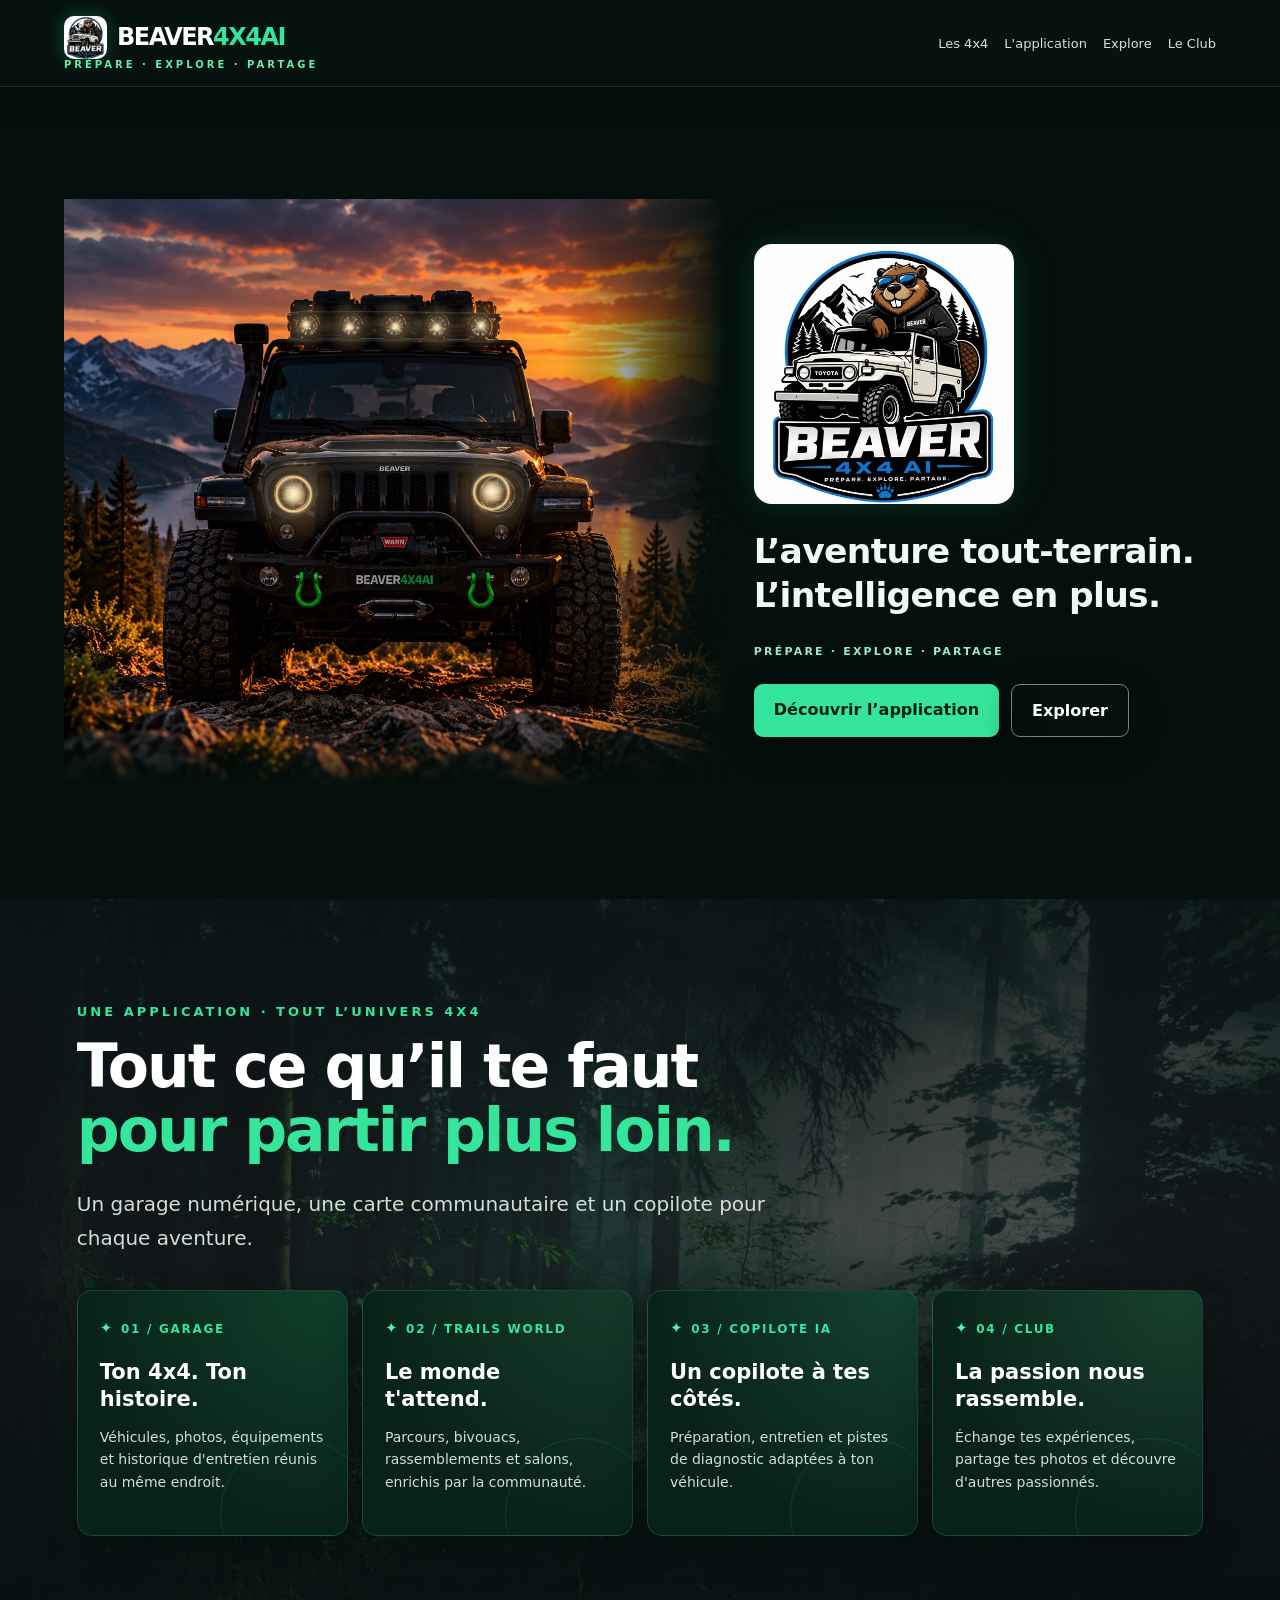
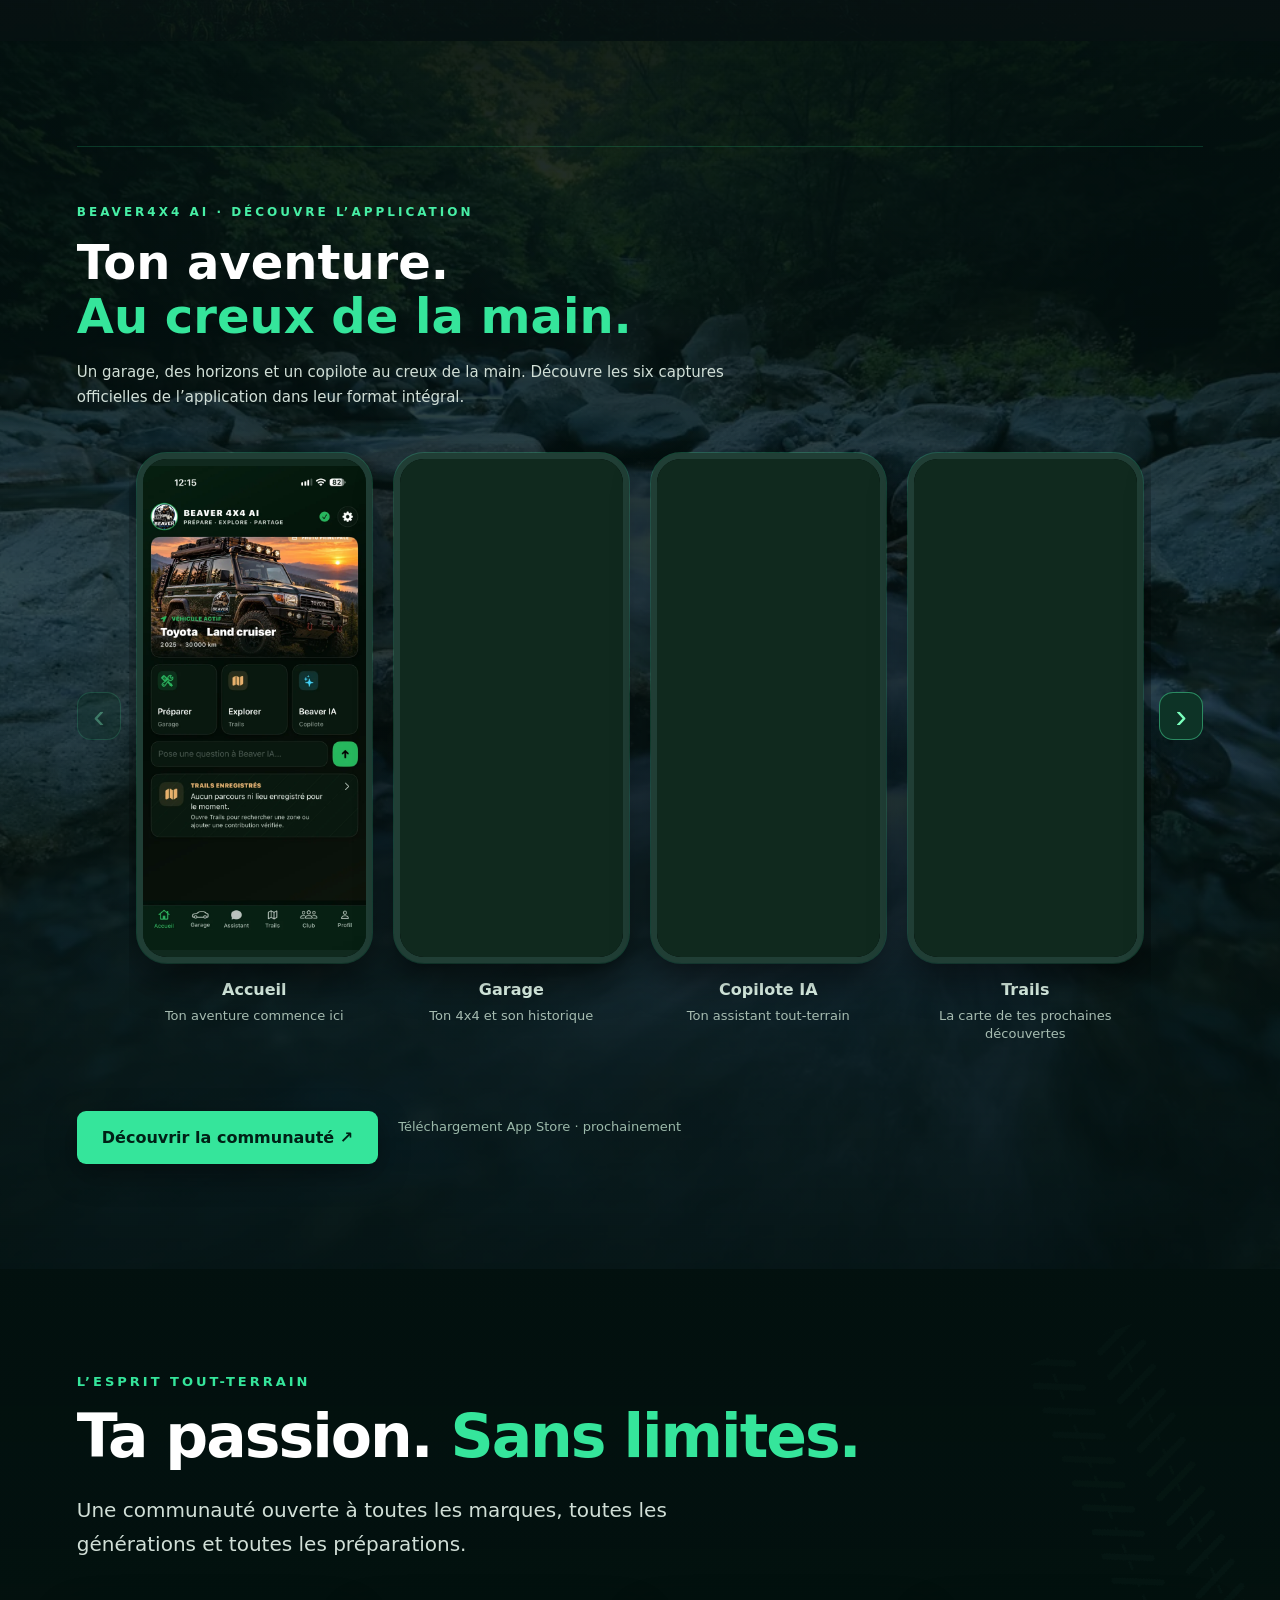
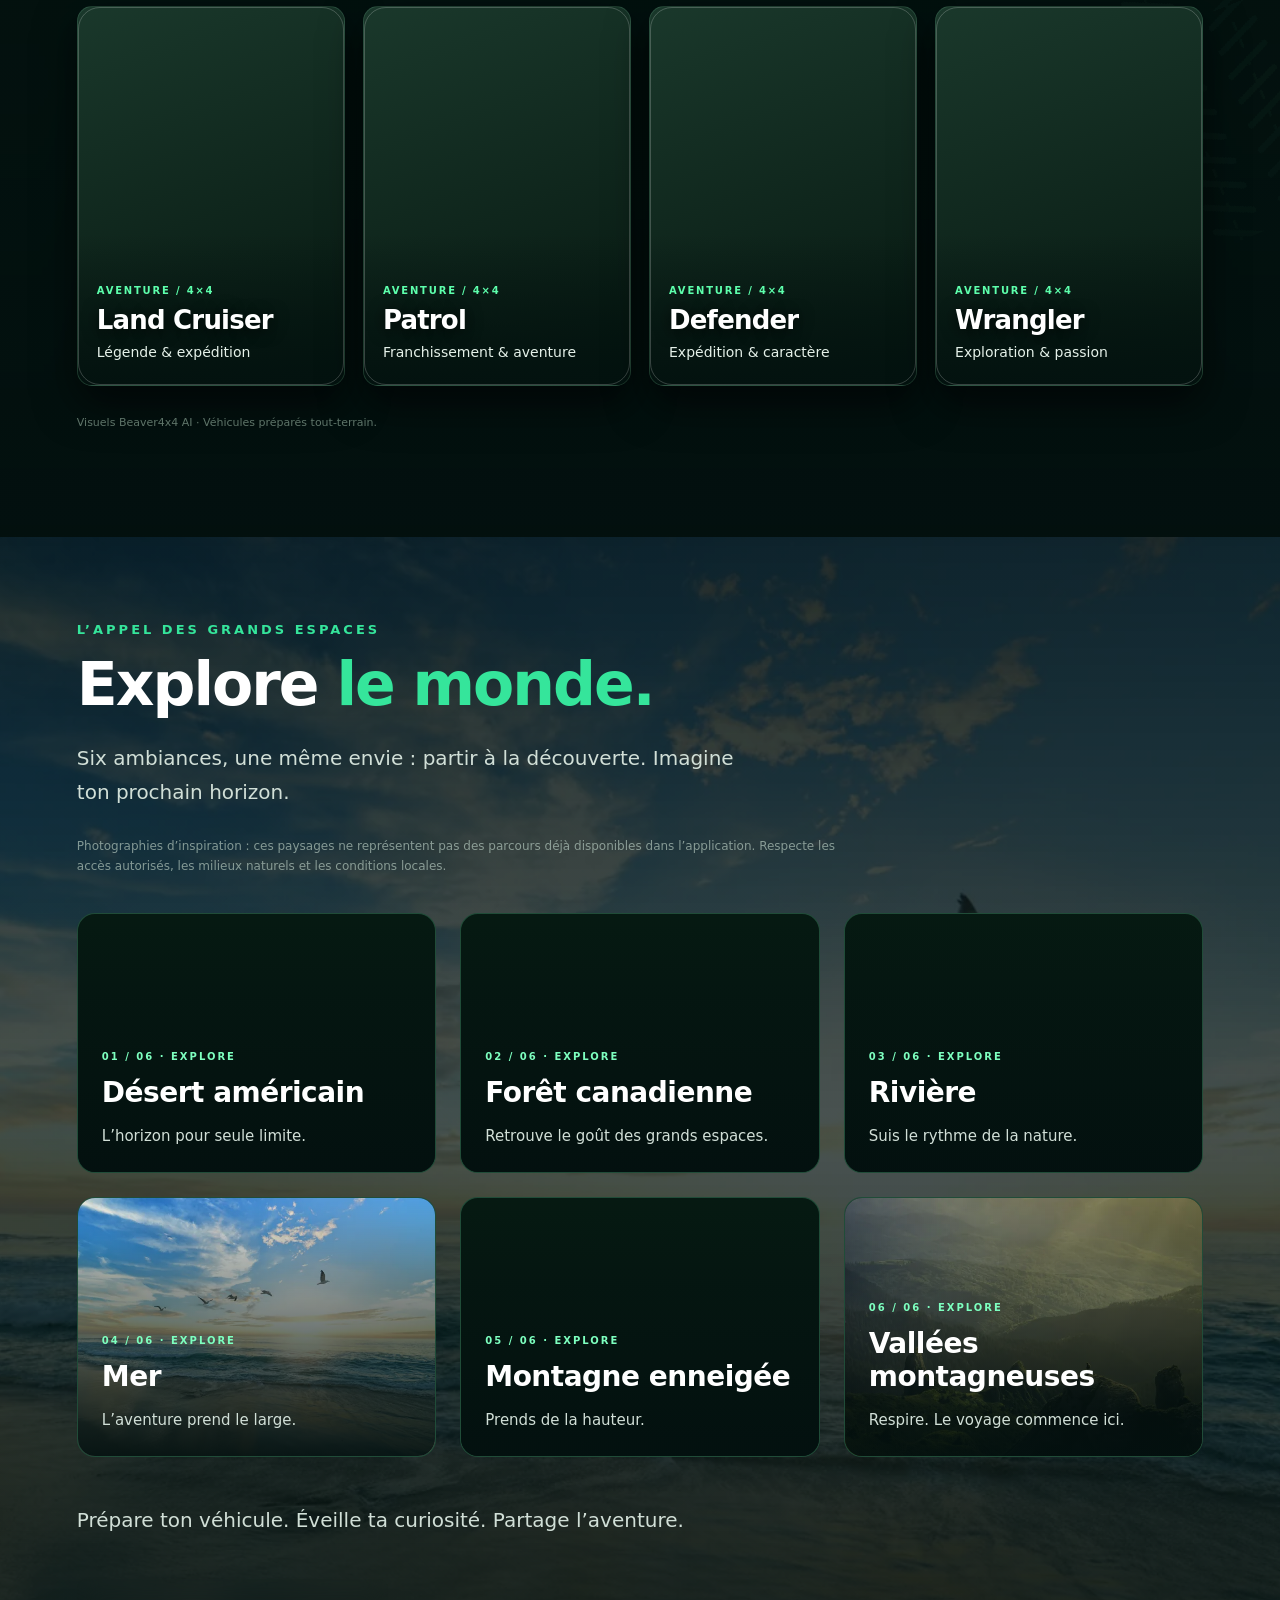
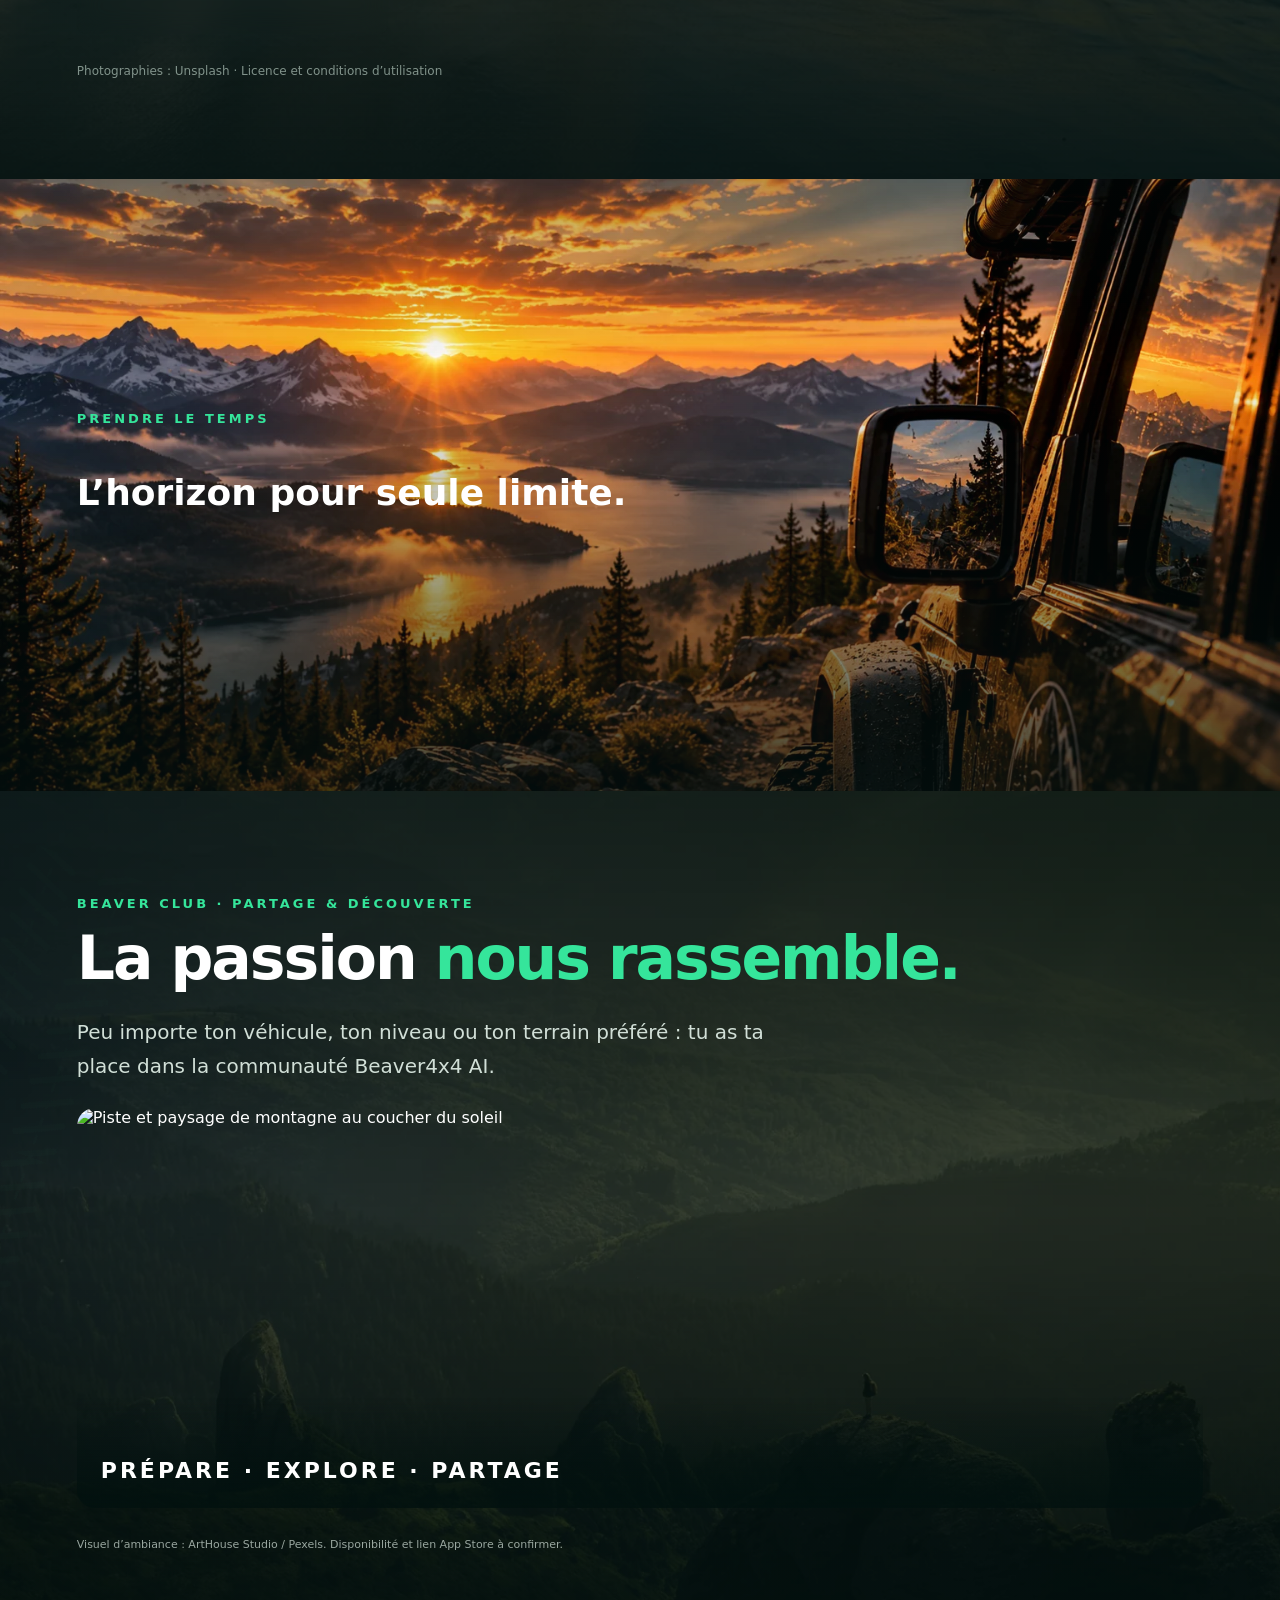
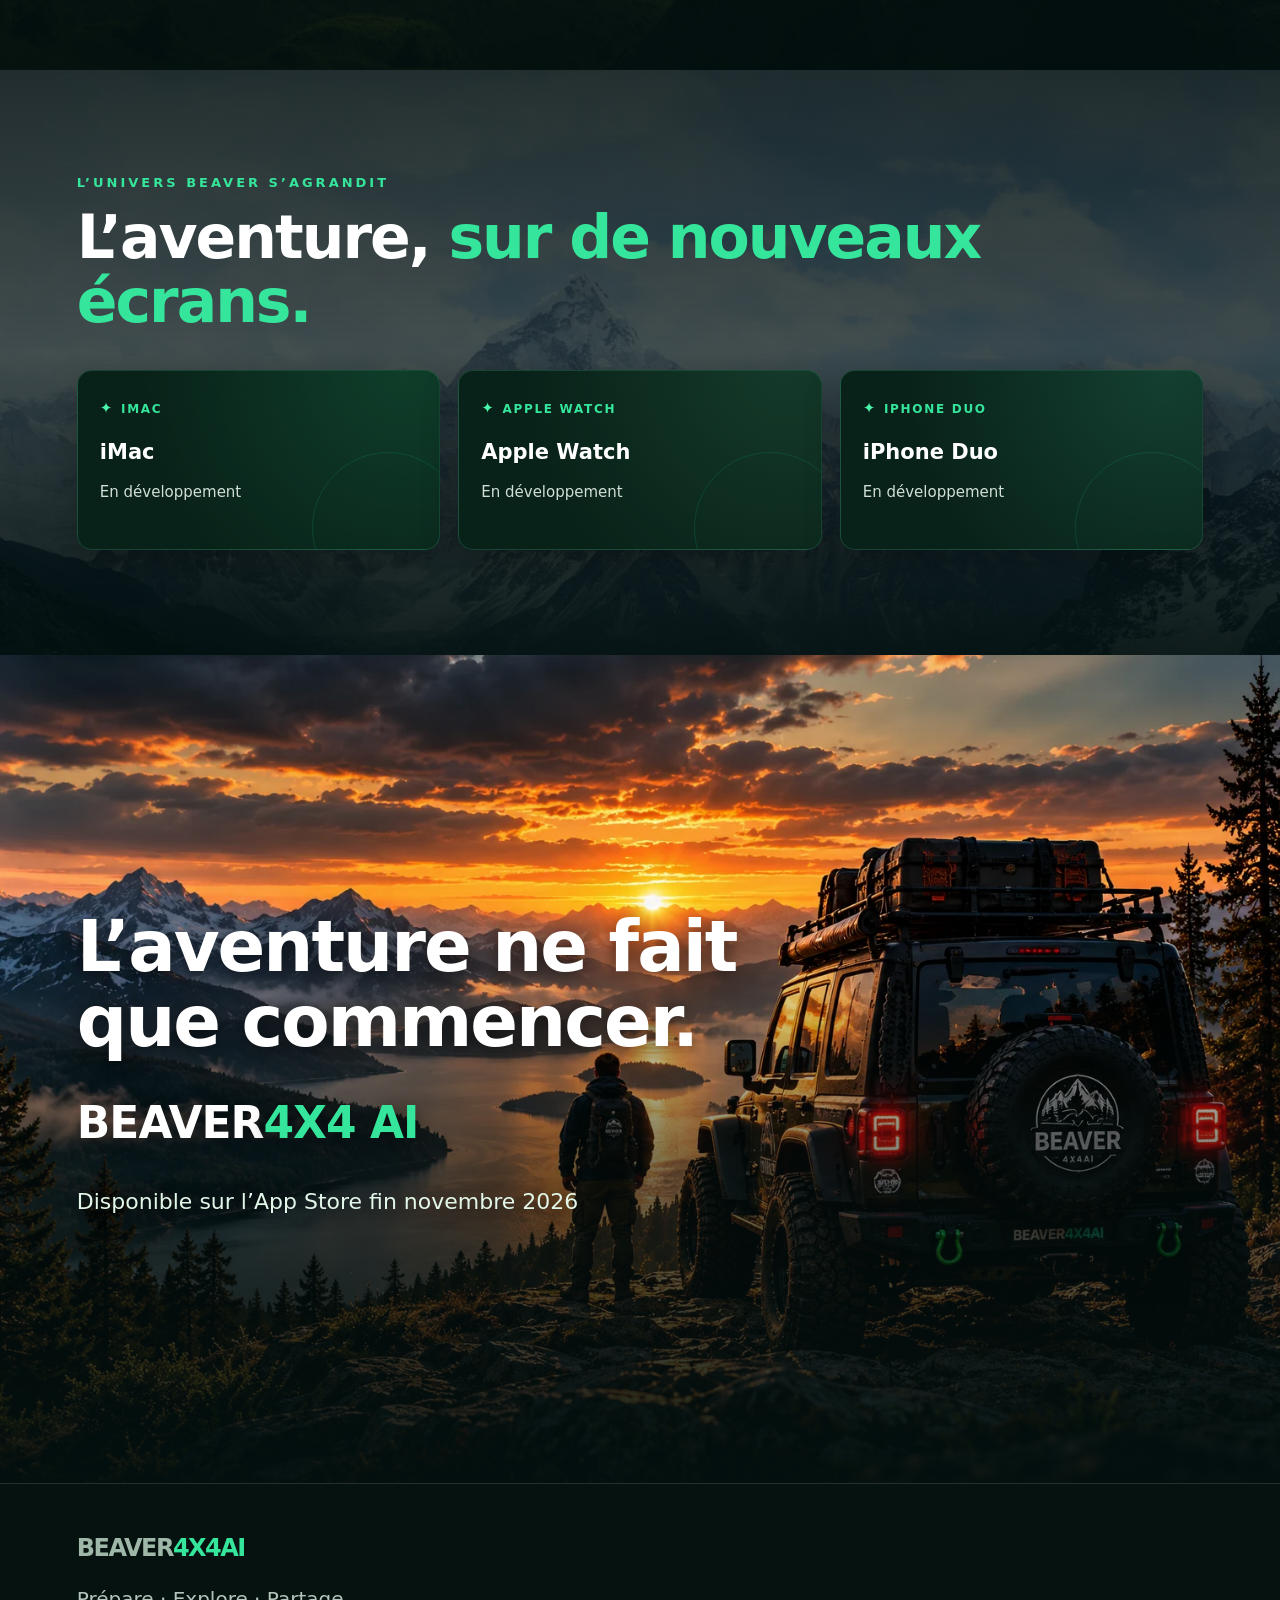
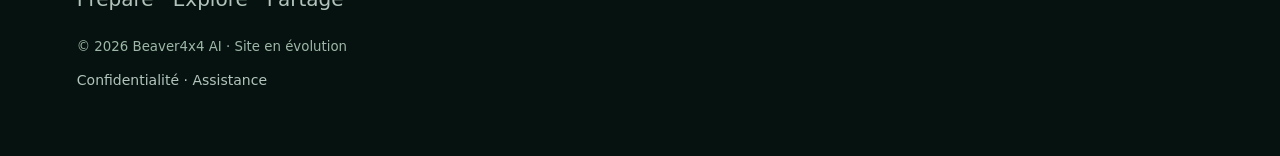
==== commit 1e89cbcc: "Use official illustrated logo for welcome signature animation" ====
--- a/index.html
+++ b/index.html
@@ -1,6 +1,6 @@
-<!doctype html><html lang="fr"><head><meta charset="utf-8"><meta name="viewport" content="width=device-width,initial-scale=1"><meta name="theme-color" content="#04150f"><title>Beaver4x4 AI — Prépare · Explore · Partage</title><style>:root{color-scheme:dark;--bg:#04150f;--panel:#0b261c;--green:#18dc87;--muted:#adc1b7}*{box-sizing:border-box}html{scroll-behavior:smooth}body{margin:0;background:var(--bg);color:#fff;font-family:system-ui,-apple-system,Arial,sans-serif}header{position:sticky;top:0;z-index:10;background:#04150ff2;backdrop-filter:blur(18px);border-bottom:1px solid #ffffff24;padding:12px 5%;display:flex;align-items:center;justify-content:space-between}.logo{font-size:24px;font-weight:900;letter-spacing:-1px}.logo span,h1 em,h2 em{color:var(--green);font-style:normal}.tag{font-size:10px;letter-spacing:3px;color:#6be9a8;font-weight:700}nav{display:flex;gap:16px}a{color:inherit;text-decoration:none}nav a{font-size:13px;color:#d2e3d9}nav a:hover{color:var(--green)}.mobile-menu{display:none}.mobile-menu summary{cursor:pointer;list-style:none;border:1px solid #ffffff40;border-radius:12px;padding:10px 14px;font-weight:800;color:var(--green)}.mobile-menu summary::-webkit-details-marker{display:none}.mobile-menu .menu-links{position:absolute;right:5%;top:calc(100% - 2px);background:#092219;border:1px solid #ffffff35;border-radius:14px;padding:12px;min-width:190px;box-shadow:0 18px 35px #0008}.menu-links a{display:block;padding:13px 12px;font-size:15px}.menu-links a:hover{color:var(--green)}section[id]{scroll-margin-top:90px}.btn:hover{filter:brightness(1.1)}.btn:focus-visible,a:focus-visible,summary:focus-visible{outline:3px solid #fff;outline-offset:3px}.hero{min-height:75vh;display:flex;align-items:end;padding:90px 6% 70px;background:linear-gradient(0deg,#04150f 1%,#04150f55 65%,#04150f99),url('https://images.pexels.com/photos/6336036/pexels-photo-6336036.jpeg?auto=compress&cs=tinysrgb&w=1800') center/cover}.wrap{max-width:1150px;margin:auto}.eyebrow{color:var(--green);font-size:13px;letter-spacing:4px;font-weight:800;text-transform:uppercase}h1{font-size:clamp(46px,8vw,94px);line-height:1.02;letter-spacing:-3px;max-width:850px;margin:20px 0}h2{font-size:clamp(34px,5vw,60px);letter-spacing:-2px;line-height:1.07;margin:15px 0 25px}p{color:var(--muted);font-size:clamp(16px,2vw,20px);line-height:1.7;max-width:690px}.btn{display:inline-block;background:var(--green);color:#002016;border-radius:12px;padding:17px 25px;font-weight:800;margin-top:22px}.outline{border:1px solid #587769;background:transparent;color:#fff;margin-left:8px}section{padding:95px 6%}.alt{background:#092219}.grid{display:grid;grid-template-columns:repeat(4,1fr);gap:18px;margin-top:36px}.vehicle{min-height:315px;border:1px solid #ffffff20;border-radius:22px;overflow:hidden;background:#143326;display:flex;flex-direction:column;justify-content:end;position:relative}.vehicle img{position:absolute;inset:0;width:100%;height:100%;object-fit:cover;transition:transform .45s ease}.vehicle:hover img{transform:scale(1.06)}.vehicle:after{content:"";position:absolute;inset:0;background:linear-gradient(transparent 30%,#03120fea)}.vehicle .info{position:relative;z-index:1;padding:22px}.vehicle strong{font-size:23px}.vehicle small{display:block;color:#c5d7ce;margin-top:7px}.features{display:grid;grid-template-columns:repeat(2,1fr);gap:20px;margin-top:35px}.feature{padding:35px;border:1px solid #ffffff22;background:radial-gradient(circle at 90% 0%,#17664470,transparent 55%),#103126;border-radius:24px;transition:transform .2s,border-color .2s}.feature:hover{transform:translateY(-4px);border-color:#18dc8780}.feature b{font-size:26px}.feature p{font-size:16px}.feature .num{color:var(--green);letter-spacing:3px;font-size:13px}.photo{height:290px;border-radius:18px;overflow:hidden;margin-top:25px}.photo img{width:100%;height:100%;object-fit:cover}.notice{font-size:12px;color:#829c8d;margin-top:28px}footer{padding:50px 6%;border-top:1px solid #ffffff20;color:#9eb7a8}@media(max-width:760px){header{padding:10px 5%}.logo{font-size:21px}.tag{font-size:8px;letter-spacing:2px}nav{display:none}.mobile-menu{display:block}.grid{grid-template-columns:repeat(2,1fr)}.vehicle{min-height:245px}.features{grid-template-columns:1fr}.hero{min-height:70vh}.outline{margin-left:0}section{padding:70px 5%}}@media(max-width:400px){.grid{gap:10px}.vehicle{min-height:220px}.vehicle .info{padding:14px}.vehicle strong{font-size:19px}}.intro{position:fixed;inset:0;z-index:100;background:radial-gradient(circle at 50% 55%,#164832,#04150f 70%);display:grid;place-items:center;pointer-events:none;animation:introOut .75s ease 1.9s both}.intro-inner{text-align:center;animation:introIn 1.25s cubic-bezier(.2,.8,.2,1) both}.intro-mark{width:110px;height:110px;margin:0 auto 24px;border:2px solid #18dc87;border-radius:26px;display:grid;place-items:center;box-shadow:0 0 70px #18dc8740;transform:rotate(-7deg);font-size:50px;font-weight:1000;color:#18dc87}.intro-word{font-size:clamp(30px,7vw,60px);font-weight:900;letter-spacing:-2px}.intro-word span{color:#18dc87}.intro-sub{color:#a4e5c4;letter-spacing:4px;font-size:11px;margin-top:12px}.hero .eyebrow,.hero h1,.hero p,.hero .btn{animation:riseIn .8s both}.hero h1{animation-delay:.12s}.hero p{animation-delay:.22s}.hero .btn{animation-delay:.32s}.hero{position:relative;overflow:hidden}.hero:before{content:"";position:absolute;inset:0;background:linear-gradient(105deg,transparent 35%,#18dc870b 50%,transparent 65%);transform:translateX(-100%);animation:shine 6s ease-in-out 2.7s infinite;pointer-events:none}.terrain{position:absolute;right:5%;bottom:9%;width:180px;height:70px;opacity:.35;pointer-events:none;animation:terrainFloat 5s ease-in-out infinite}.terrain svg{width:100%;height:100%;filter:drop-shadow(0 0 12px #18dc8780)}.vehicle{isolation:isolate}.vehicle:before{content:"";position:absolute;z-index:1;inset:0;border:1px solid transparent;border-radius:22px;transition:border-color .3s}.vehicle:hover:before{border-color:#18dc87}.feature .num:before{content:"✦ ";font-size:15px}.feature{position:relative;overflow:hidden}.feature:after{content:"";position:absolute;right:-25px;bottom:-55px;width:150px;height:150px;border:1px solid #18dc8725;border-radius:50%;pointer-events:none}.scroll-cue{position:absolute;bottom:18px;left:50%;transform:translateX(-50%);font-size:12px;color:#9bd6b4;letter-spacing:2px;animation:cue 2s infinite}@keyframes introIn{from{opacity:0;transform:scale(.72)}to{opacity:1;transform:scale(1)}}@keyframes introOut{to{opacity:0;visibility:hidden}}@keyframes riseIn{from{opacity:0;transform:translateY(25px)}to{opacity:1;transform:translateY(0)}}@keyframes shine{0%,70%,100%{transform:translateX(-100%)}85%{transform:translateX(100%)}}@keyframes terrainFloat{50%{transform:translateY(-10px)}}@keyframes cue{50%{opacity:.35;transform:translate(-50%,7px)}}@media(max-width:760px){.terrain{right:4%;bottom:5%;width:110px;opacity:.2}.scroll-cue{display:none}}@media(prefers-reduced-motion:reduce){.intro{display:none}.hero .eyebrow,.hero h1,.hero p,.hero .btn,.terrain,.scroll-cue,.hero:before{animation:none!important}html{scroll-behavior:auto}} .vehicle{box-shadow:0 18px 42px #0008;transition:transform .35s,box-shadow .35s;border-color:#8bdbb42b}.vehicle:hover{transform:translateY(-6px);box-shadow:0 25px 55px #000b}.vehicle img{filter:saturate(1.22) contrast(1.12) brightness(.93);transform:scale(1.09);transition:transform .8s cubic-bezier(.2,.7,.2,1),filter .6s}.vehicle:hover img{transform:scale(1.16);filter:saturate(1.3) contrast(1.15)}.vehicle:after{background:linear-gradient(180deg,#03120f08 15%,#03120f18 40%,#03120ff0 100%)}.vehicle .info{padding:25px 20px 24px}.vehicle strong{font-size:clamp(23px,2.5vw,30px);letter-spacing:-.8px;line-height:1.1;display:block;text-shadow:0 2px 16px #000c}.vehicle small{font-size:14px;color:#e5f1e9;line-height:1.45}.vehicle .info:before{content:"EXPLORE  /  4×4";display:block;color:#5dffac;font-size:10px;letter-spacing:2.2px;font-weight:900;margin-bottom:10px}.vehicle:before{border:1px solid #ffffff35!important;pointer-events:none}.vehicle:nth-child(1) img{object-position:54% center}.vehicle:nth-child(2) img{object-position:52% center}.vehicle:nth-child(3) img{object-position:50% center}.vehicle:nth-child(4) img{object-position:55% center}@media(max-width:760px){.vehicle{min-height:290px}.vehicle .info{padding:18px 15px 20px}.vehicle strong{font-size:23px}.vehicle small{font-size:13px}.vehicle .info:before{font-size:9px;letter-spacing:1.5px}}@media(max-width:400px){.vehicle{min-height:260px}.vehicle strong{font-size:21px}}/* Beaver V7 — premium cinematic landing page */:root{--bg:#05100e;--panel:#0c211b;--green:#35e59b;--muted:#b2c4bc}body{background:#05100e;background-image:radial-gradient(ellipse at 50% 15%,#0b32261a,transparent 65%)}header{background:#06130ff0;padding:16px 5%;border-bottom:1px solid #70edb324;box-shadow:0 8px 30px #0005}.logo{letter-spacing:-1.5px}.hero{min-height:85vh;padding:125px 6% 85px;background:linear-gradient(90deg,#03100ef5 0%,#03100ecb 38%,#03100e40 85%),linear-gradient(0deg,#04150f 0%,transparent 38%),url('https://images.pexels.com/photos/163848/road-mountains-sunset-path-163848.jpeg?auto=compress&cs=tinysrgb&w=1600') center/cover}.hero .wrap{max-width:1180px}.hero h1{font-size:clamp(54px,9vw,115px);letter-spacing:-5px;line-height:1;margin:14px 0 18px;max-width:1000px;text-shadow:0 8px 35px #0009}.hero-headline{font-size:clamp(25px,3.7vw,46px);line-height:1.16;letter-spacing:-1px;margin:0 0 20px;font-weight:800;max-width:620px}.hero p{font-size:clamp(16px,2vw,19px);max-width:530px;color:#e2ebe7;line-height:1.6}.eyebrow{letter-spacing:3px}.btn{border-radius:9px;box-shadow:0 10px 30px #0006}.outline{backdrop-filter:blur(12px);border-color:#ffffff77}section{padding:105px 6%}h2{letter-spacing:-2px}.grid{gap:18px;margin-top:45px}.vehicle{min-height:380px;border-radius:15px;box-shadow:0 18px 42px #0009}.vehicle:after{background:linear-gradient(180deg,#0000 15%,#00160c08 38%,#00120ef5 100%)}.vehicle img{filter:contrast(1.13) saturate(1.18)}.vehicle .info{padding:25px}.vehicle .info:before{content:"BEAVER / EXPLORER";letter-spacing:1.8px}.vehicle strong{font-size:26px}.vehicle small{font-size:14px}.alt{background:radial-gradient(circle at 50% 0%,#0c3c2b60,transparent 65%),#061713}.features{grid-template-columns:repeat(4,1fr);gap:14px}.feature{padding:28px 22px;min-height:245px;background:linear-gradient(145deg,#0b3024,#071b16);border:1px solid #53e6a62e;border-radius:15px}.feature b{display:block;font-size:21px;line-height:1.25;margin-top:22px}.feature p{font-size:14px;line-height:1.6}.feature .num{font-size:12px}.photo{height:400px;border-radius:18px;position:relative}.photo img{filter:contrast(1.1) saturate(1.15);object-position:center}.photo:after{content:"PRÉPARE  ·  EXPLORE  ·  PARTAGE";position:absolute;inset:auto 0 0;padding:60px 24px 25px;background:linear-gradient(transparent,#02110fdc);color:#fff;font-weight:900;letter-spacing:3px;font-size:clamp(13px,2vw,22px)}.notice{font-size:11px;line-height:1.65;opacity:.72}.notice a{text-decoration:none!important}.notice a:hover{text-decoration:underline!important}footer{background:#06120f} @media(max-width:900px){.features{grid-template-columns:repeat(2,1fr)}}@media(max-width:760px){.hero{min-height:75vh;padding:100px 5% 75px;background-position:55% center}.hero h1{font-size:clamp(46px,11vw,75px);letter-spacing:-3px}.hero-headline{font-size:27px}.hero p{max-width:430px}.vehicle{min-height:310px}.features{grid-template-columns:repeat(2,1fr);gap:12px}.feature{min-height:230px;padding:22px 16px}.feature b{font-size:18px}.feature p{font-size:13px}.photo{height:280px}section{padding:78px 5%}}@media(max-width:400px){.vehicle{min-height:275px}.feature{padding:18px 14px}.hero h1{font-size:46px}.hero-headline{font-size:24px}}.hero{background:linear-gradient(90deg,#03100ef0 0%,#03100eaa 40%,#03100e22 100%),linear-gradient(0deg,#04150f 0%,transparent 45%),url('https://images.pexels.com/photos/6336036/pexels-photo-6336036.jpeg?auto=compress&cs=tinysrgb&w=1800') center 53%/cover}.vehicle img{filter:contrast(1.16) saturate(1.2);object-position:center center}.vehicle:nth-child(1) img,.vehicle:nth-child(2) img,.vehicle:nth-child(3) img,.vehicle:nth-child(4) img{object-position:center center}@media(max-width:760px){.hero{background-position:62% center}}/* V8 — adventure photography and mobile refinement */.hero{background:linear-gradient(90deg,#03100eea 0%,#03100e9c 45%,#03100e26 100%),linear-gradient(0deg,#04150f 0%,transparent 45%),url('https://images.pexels.com/photos/6336036/pexels-photo-6336036.jpeg?auto=compress&cs=tinysrgb&w=1800') center 54%/cover}.vehicle img{object-position:center center!important}.vehicle{min-height:390px}.vehicle:after{background:linear-gradient(180deg,#00100a12 10%,#00100a20 48%,#00100af7 100%)}.vehicle .info:before{content:"AVENTURE / 4×4";font-size:10px}.photo img{object-position:center 57%}.feature .num{font-weight:800;letter-spacing:1.7px}.feature .num:before{content:"✦  ";color:#4af6ab}.feature{box-shadow:0 15px 35px #0004}.feature:nth-child(1){background:radial-gradient(circle at 90% 0%,#1c754d55,transparent 70%),#092219}.feature:nth-child(2){background:radial-gradient(circle at 90% 0%,#2b684b55,transparent 70%),#092219}.feature:nth-child(3){background:radial-gradient(circle at 90% 0%,#2a7b6155,transparent 70%),#092219}.feature:nth-child(4){background:radial-gradient(circle at 90% 0%,#37795855,transparent 70%),#092219}@media(max-width:760px){.hero{background-position:57% center;min-height:68vh;padding:76px 5% 72px}.hero h1{font-size:clamp(42px,10vw,68px)}.hero-headline{font-size:clamp(23px,6vw,29px)}.hero p{font-size:16px}.hero .btn{padding:15px 18px;margin-top:14px}.grid{gap:12px}.vehicle{min-height:300px}.vehicle .info{padding:17px 14px 20px}.vehicle strong{font-size:clamp(19px,5vw,25px)}.vehicle small{font-size:12px}.vehicle .info:before{font-size:9px;letter-spacing:1px}.features{gap:12px}.feature{min-height:220px}.feature .num{font-size:11px;letter-spacing:.5px}.photo{height:280px}}@media(max-width:400px){.vehicle{min-height:270px}.hero h1{font-size:43px}.vehicle .info{padding:15px 12px}}/* V9 : cadrage complet des vrais modèles, sans découper les carrosseries */.vehicle{background:linear-gradient(155deg,#19382c 0%,#091e17 60%,#04110e 100%)}.vehicle img{inset:0 0 auto 0;width:100%;height:76%;object-fit:contain!important;object-position:center center!important;transform:none!important;filter:contrast(1.07) saturate(1.13)!important}.vehicle:hover img{transform:scale(1.025)!important}.vehicle:after{background:linear-gradient(180deg,#03120f00 25%,#03120f18 52%,#03120ff2 82%,#03120fff 100%)}.vehicle .info{padding-bottom:22px}@media(max-width:760px){.vehicle{min-height:285px}.vehicle img{height:73%}.vehicle .info{padding:14px 13px 18px}.vehicle strong{font-size:clamp(18px,4.8vw,24px)}}@media(max-width:400px){.vehicle{min-height:260px}.vehicle img{height:71%}}/* V10: uploaded official images */.brand-emblem{width:43px;height:43px;object-fit:contain;vertical-align:middle;margin-right:10px;border-radius:10px}.intro-mark{padding:0!important;overflow:hidden!important}.vehicle:nth-child(1) img,.vehicle:nth-child(4) img{object-fit:contain!important;object-position:center center!important;height:76%}@media(max-width:760px){.brand-emblem{width:33px;height:33px;margin-right:7px}.vehicle:nth-child(1) img,.vehicle:nth-child(4) img{height:73%}}/* V11 · premium off-road identity and tighter mobile layout */.intro{background:radial-gradient(circle at 50% 48%,#194a35,#03100c 72%)}.intro-mark{width:138px!important;height:138px!important;transform:none!important;border:2px solid #56f6aa55!important;border-radius:26px!important;box-shadow:0 0 0 9px #25e99c0c,0 0 70px #22e79750!important;animation:beaverBadge 1.7s cubic-bezier(.16,1,.3,1) both}.intro-mark img{width:100%;height:100%;object-fit:contain;filter:drop-shadow(0 8px 16px #0009)}.intro-inner:after{content:"";display:block;width:210px;height:4px;border-radius:5px;background:linear-gradient(90deg,transparent,#34e99c,transparent);margin:20px auto 0;animation:trailSweep 1.7s ease both}.brand-emblem{filter:drop-shadow(0 0 9px #27ef9744);transition:transform .45s ease,filter .45s ease}.logo:hover .brand-emblem{transform:rotate(-7deg) scale(1.12);filter:drop-shadow(0 0 16px #27ef9788)}@keyframes beaverBadge{0%{opacity:0;transform:translateY(28px) scale(.7) rotate(-10deg);filter:blur(8px)}55%{opacity:1;filter:blur(0)}80%{transform:translateY(-4px) scale(1.06) rotate(2deg)}100%{transform:translateY(0) scale(1) rotate(0)}}@keyframes trailSweep{from{opacity:0;transform:scaleX(.05)}to{opacity:1;transform:scaleX(1)}}#vehicules,#club{position:relative;isolation:isolate;overflow:hidden}#vehicules:before,#club:before{content:"";position:absolute;z-index:-1;pointer-events:none;width:210px;height:520px;top:5%;right:-36px;background-image:url("data:image/svg+xml,%3Csvg%20xmlns%3D%22http%3A%2F%2Fwww.w3.org%2F2000%2Fsvg%22%20width%3D%22160%22%20height%3D%22340%22%20viewBox%3D%220%200%20160%20340%22%3E%3Cg%20stroke%3D%22%236beaab%22%20stroke-width%3D%227%22%20stroke-linecap%3D%22round%22%20fill%3D%22none%22%20opacity%3D%22.9%22%3E%3Cpath%20d%3D%22M38%200V340M122%200V340%22%20stroke-width%3D%223%22%20stroke-dasharray%3D%228%2013%22%2F%3E%3Cpath%20d%3D%22M14%20-5l49%2022M97%2017l49-22%22%2F%3E%3Cpath%20d%3D%22M14%2025l49%2022M97%2047l49-22%22%2F%3E%3Cpath%20d%3D%22M14%2055l49%2022M97%2077l49-22%22%2F%3E%3Cpath%20d%3D%22M14%2085l49%2022M97%20107l49-22%22%2F%3E%3Cpath%20d%3D%22M14%20115l49%2022M97%20137l49-22%22%2F%3E%3Cpath%20d%3D%22M14%20145l49%2022M97%20167l49-22%22%2F%3E%3Cpath%20d%3D%22M14%20175l49%2022M97%20197l49-22%22%2F%3E%3Cpath%20d%3D%22M14%20205l49%2022M97%20227l49-22%22%2F%3E%3Cpath%20d%3D%22M14%20235l49%2022M97%20257l49-22%22%2F%3E%3Cpath%20d%3D%22M14%20265l49%2022M97%20287l49-22%22%2F%3E%3Cpath%20d%3D%22M14%20295l49%2022M97%20317l49-22%22%2F%3E%3Cpath%20d%3D%22M14%20325l49%2022M97%20347l49-22%22%2F%3E%3C%2Fg%3E%3C%2Fsvg%3E");background-repeat:repeat-y;background-size:140px auto;opacity:.11;transform:rotate(-22deg)}#club:before{left:-65px;right:auto;top:8%;transform:rotate(19deg);opacity:.08}.vehicle{background:linear-gradient(160deg,#1a382b,#061710)!important;display:flex;flex-direction:column;justify-content:flex-end}.vehicle img{height:76%!important;width:100%;object-fit:contain!important;object-position:center center!important}.vehicle:after{background:linear-gradient(180deg,transparent 35%,#04150f2e 58%,#03120ff8 81%,#03120f 100%)}.vehicle .info{padding:22px 19px 23px}.grid{align-items:stretch}.vehicle:hover{box-shadow:0 20px 48px #000b,0 0 0 1px #43f5a755}@media(max-width:760px){#vehicules:before{right:-90px;opacity:.07}.grid{gap:12px}.vehicle{min-height:310px!important;border-radius:19px}.vehicle img{height:74%!important}.vehicle .info{padding:17px 14px 20px}.vehicle strong{font-size:clamp(19px,5vw,25px)}.vehicle small{font-size:12px}.vehicle .info:before{font-size:9px;letter-spacing:1px}.intro-mark{width:118px!important;height:118px!important}}@media(max-width:400px){.vehicle{min-height:275px!important}.vehicle img{height:72%!important}.grid{gap:10px}.vehicle .info{padding:13px 11px 16px}.vehicle strong{font-size:19px}}@media(prefers-reduced-motion:reduce){.intro-mark,.intro-inner:after{animation:none!important}.brand-emblem{transition:none}}/* V12 — cinematic tread intro, navigation transition and app previews */.intro{overflow:hidden!important}.intro-inner{position:relative;z-index:2}.intro-tire{position:absolute;z-index:1;top:-35%;bottom:-35%;width:120px;background-image:url("data:image/svg+xml,%3Csvg%20xmlns%3D%22http%3A%2F%2Fwww.w3.org%2F2000%2Fsvg%22%20width%3D%22120%22%20height%3D%22320%22%20viewBox%3D%220%200%20120%20320%22%3E%3Cg%20fill%3D%22none%22%20stroke%3D%22%2337e99d%22%20stroke-width%3D%227%22%20stroke-linecap%3D%22round%22%3E%3Cpath%20d%3D%22M10%200l43%2019M67%2019l43-19%22%2F%3E%3Cpath%20d%3D%22M10%2032l43%2019M67%2051l43-19%22%2F%3E%3Cpath%20d%3D%22M10%2064l43%2019M67%2083l43-19%22%2F%3E%3Cpath%20d%3D%22M10%2096l43%2019M67%20115l43-19%22%2F%3E%3Cpath%20d%3D%22M10%20128l43%2019M67%20147l43-19%22%2F%3E%3Cpath%20d%3D%22M10%20160l43%2019M67%20179l43-19%22%2F%3E%3Cpath%20d%3D%22M10%20192l43%2019M67%20211l43-19%22%2F%3E%3Cpath%20d%3D%22M10%20224l43%2019M67%20243l43-19%22%2F%3E%3Cpath%20d%3D%22M10%20256l43%2019M67%20275l43-19%22%2F%3E%3Cpath%20d%3D%22M10%20288l43%2019M67%20307l43-19%22%2F%3E%3Cpath%20d%3D%22M10%20320l43%2019M67%20339l43-19%22%2F%3E%3Cpath%20d%3D%22M58%200v320M62%200v320%22%20stroke-width%3D%222%22%20stroke-dasharray%3D%228%2011%22%2F%3E%3C%2Fg%3E%3C%2Fsvg%3E");background-size:120px 320px;opacity:0;filter:drop-shadow(0 0 15px #30f1a455);pointer-events:none;animation:tireEntry 1.7s cubic-bezier(.2,.7,.2,1) both}.intro-tire-left{left:calc(50% - 235px);transform:rotate(-16deg)}.intro-tire-right{right:calc(50% - 235px);transform:rotate(16deg);animation-delay:.14s}@keyframes tireEntry{0%{opacity:0;background-position:0 -340px}32%{opacity:.18}75%{opacity:.32}100%{opacity:.10;background-position:0 150px}}.intro-mark{animation:beaverBadge 1.45s cubic-bezier(.16,1,.3,1) both!important}.intro-word{animation:logoWordReveal 1.3s .22s both}@keyframes logoWordReveal{from{opacity:0;transform:translateY(14px);filter:blur(5px)}to{opacity:1;transform:translateY(0);filter:blur(0)}}.route-transition{position:fixed;z-index:90;inset:0;pointer-events:none;opacity:0;visibility:hidden;background:linear-gradient(110deg,#04150fe8,#08271de8);transition:opacity .2s,visibility .2s}.route-transition:before,.route-transition:after{content:"";position:absolute;top:-40%;bottom:-40%;width:120px;background:url("data:image/svg+xml,%3Csvg%20xmlns%3D%22http%3A%2F%2Fwww.w3.org%2F2000%2Fsvg%22%20width%3D%22120%22%20height%3D%22320%22%20viewBox%3D%220%200%20120%20320%22%3E%3Cg%20fill%3D%22none%22%20stroke%3D%22%2337e99d%22%20stroke-width%3D%227%22%20stroke-linecap%3D%22round%22%3E%3Cpath%20d%3D%22M10%200l43%2019M67%2019l43-19%22%2F%3E%3Cpath%20d%3D%22M10%2032l43%2019M67%2051l43-19%22%2F%3E%3Cpath%20d%3D%22M10%2064l43%2019M67%2083l43-19%22%2F%3E%3Cpath%20d%3D%22M10%2096l43%2019M67%20115l43-19%22%2F%3E%3Cpath%20d%3D%22M10%20128l43%2019M67%20147l43-19%22%2F%3E%3Cpath%20d%3D%22M10%20160l43%2019M67%20179l43-19%22%2F%3E%3Cpath%20d%3D%22M10%20192l43%2019M67%20211l43-19%22%2F%3E%3Cpath%20d%3D%22M10%20224l43%2019M67%20243l43-19%22%2F%3E%3Cpath%20d%3D%22M10%20256l43%2019M67%20275l43-19%22%2F%3E%3Cpath%20d%3D%22M10%20288l43%2019M67%20307l43-19%22%2F%3E%3Cpath%20d%3D%22M10%20320l43%2019M67%20339l43-19%22%2F%3E%3Cpath%20d%3D%22M58%200v320M62%200v320%22%20stroke-width%3D%222%22%20stroke-dasharray%3D%228%2011%22%2F%3E%3C%2Fg%3E%3C%2Fsvg%3E") center / 120px 320px repeat-y;opacity:.42;filter:drop-shadow(0 0 12px #2bfaac44)}.route-transition:before{left:32%;transform:rotate(-14deg)}.route-transition:after{right:32%;transform:rotate(14deg)}.route-transition.is-active{visibility:visible;opacity:1;animation:routePass .55s ease both}@keyframes routePass{0%{opacity:0;clip-path:inset(0 100% 0 0)}35%{opacity:.86;clip-path:inset(0 0 0 0)}70%{opacity:.65}100%{opacity:0;clip-path:inset(0 0 0 100%)}}html{scroll-behavior:smooth}section[id]{scroll-margin-top:110px}.app-showcase{margin-top:75px;padding-top:54px;border-top:1px solid #2cd99133}.showcase-intro{max-width:720px;margin-bottom:30px}.showcase-kicker{color:#47eea5;font-size:12px;letter-spacing:3px;font-weight:800}.showcase-intro h3{font-size:clamp(30px,4vw,48px);line-height:1.12;margin:16px 0}.showcase-intro h3 em{color:#35e59b;font-style:normal}.showcase-intro p{font-size:15px;line-height:1.7;color:#a9c3b6}.phone-gallery{display:grid;grid-template-columns:repeat(4,minmax(0,1fr));gap:18px}.phone-item{text-align:center;min-width:0}.phone-shell{margin:auto;max-width:235px;aspect-ratio:9/18.5;border:6px solid #203e35;border-radius:34px;background:#030d0a;box-shadow:0 16px 35px #0008,0 0 0 1px #4cf4ad44;position:relative;padding:5px;overflow:hidden}.phone-notch{position:absolute;z-index:4;top:10px;left:50%;transform:translateX(-50%);width:30%;height:15px;background:#010504;border-radius:0 0 14px 14px}.phone-screen{height:100%;border-radius:25px;overflow:hidden;position:relative;background:#10291e}.phone-screen>img{width:100%;height:100%;object-fit:cover;filter:brightness(.62) saturate(.8)}.phone-overlay{position:absolute;inset:0;background:linear-gradient(0deg,#03140ef5,transparent 65%);display:flex;flex-direction:column;justify-content:end;align-items:start;text-align:left;padding:16px 11px 20px;gap:8px}.phone-overlay span{font-size:9px;color:#65ffc0;letter-spacing:1px}.phone-overlay strong{font-size:clamp(14px,1.8vw,23px);line-height:1.1}.phone-overlay small{font-size:10px;color:#c5dbd0}.phone-title{display:block;margin-top:16px;color:#e8fff3;font-size:14px}.phone-desc{display:block;color:#a7bdb2;font-size:12px;line-height:1.4;margin-top:5px}@media(max-width:760px){.phone-gallery{grid-template-columns:repeat(2,minmax(0,1fr));gap:22px 15px}.phone-shell{max-width:205px}.app-showcase{margin-top:48px;padding-top:38px}.intro-tire-left{left:4%}.intro-tire-right{right:4%}.showcase-intro p{font-size:14px}.phone-overlay{padding:12px 9px 18px}.phone-title{font-size:12px}.phone-desc{font-size:11px}}@media(prefers-reduced-motion:reduce){.intro-tire,.intro-word,.intro-mark,.route-transition{animation:none!important}.route-transition{display:none}html{scroll-behavior:auto}}/* V13 — refined vehicle photo framing and premium motion */.vehicle{min-height:380px!important;overflow:hidden;isolation:isolate}.vehicle img{position:absolute!important;top:0!important;left:0!important;width:100%!important;height:100%!important;object-fit:cover!important;object-position:center 46%!important;transform:scale(1)!important;transition:transform .8s cubic-bezier(.2,.7,.2,1),filter .6s ease!important}.vehicle:nth-child(1) img{object-position:center 51%!important}.vehicle:nth-child(2) img{object-position:center 48%!important}.vehicle:nth-child(3) img{object-position:center 54%!important}.vehicle:nth-child(4) img{object-position:center 48%!important}.vehicle:after{background:linear-gradient(180deg,#00120b00 20%,#00120b10 44%,#00120be6 84%,#00120bfa 100%)!important}.vehicle .info{position:relative;z-index:2}.vehicle:hover img{transform:scale(1.06)!important;filter:contrast(1.07) saturate(1.14)!important}.intro-mark{box-shadow:0 0 0 1px #55ffb566,0 0 25px #22e79755,0 0 90px #22e79728!important}.intro-inner{animation:introFloat 2.1s ease-in-out both}@keyframes introFloat{0%{transform:translateY(18px)}55%{transform:translateY(-5px)}100%{transform:translateY(0)}}.intro-tire{animation-duration:2.05s!important}.route-transition:before,.route-transition:after{background-size:120px 320px}.route-transition.is-active:before{animation:trackSlide .56s ease-out both}.route-transition.is-active:after{animation:trackSlide .56s .06s ease-out both}@keyframes trackSlide{from{background-position:center -260px;opacity:0}35%{opacity:.6}to{background-position:center 250px;opacity:.25}}.phone-shell{transition:transform .4s ease,box-shadow .4s ease}.phone-item:hover .phone-shell{transform:translateY(-9px) rotate(-1deg);box-shadow:0 24px 48px #000b,0 0 0 1px #4cf4ad88}.phone-screen img{object-fit:cover}.phone-item .phone-overlay{pointer-events:none}@media(max-width:760px){.vehicle{min-height:305px!important}.vehicle img{height:100%!important}.vehicle:nth-child(1) img{object-position:53% 50%!important}.vehicle:nth-child(2) img{object-position:50% 50%!important}.vehicle:nth-child(3) img{object-position:50% 50%!important}.vehicle:nth-child(4) img{object-position:50% 50%!important}.vehicle .info{padding:18px 13px 20px}.vehicle strong{font-size:clamp(19px,5vw,25px)}.phone-gallery{gap:20px 14px}}@media(max-width:400px){.vehicle{min-height:285px!important}}@media(prefers-reduced-motion:reduce){.intro-inner,.route-transition:before,.route-transition:after{animation:none!important}.vehicle img,.phone-shell{transition:none!important}}/* V14 cinematic expedition intro & real carousel architecture */.intro{overflow:hidden}.intro-inner{z-index:5!important;transform:translateY(-105px);animation:introCaption 2s ease both!important}.intro-expedition{position:absolute;inset:0;z-index:3;pointer-events:none;overflow:hidden}.expedition-car{position:absolute;bottom:7%;left:50%;width:min(88vw,710px);height:auto;transform:translateX(-50%);filter:drop-shadow(0 16px 17px #000d);animation:expeditionDrive 2.65s cubic-bezier(.16,.65,.18,1) both}.expedition-door-logo{position:absolute;z-index:2;width:clamp(22px,5vw,44px);height:clamp(22px,5vw,44px);object-fit:contain;bottom:calc(7% + min(88vw,710px)*.155);left:calc(50% - min(88vw,710px)*.065);border-radius:5px;animation:doorDrive 2.65s cubic-bezier(.16,.65,.18,1) both}.expedition-ground{position:absolute;bottom:8%;left:0;right:0;height:2px;background:linear-gradient(90deg,transparent,#50e8a770,transparent);box-shadow:0 0 24px #3eec9b66}.expedition-dust{position:absolute;bottom:7%;width:120px;height:65px;border-radius:50%;background:radial-gradient(ellipse,#b8b59a7d,transparent 70%);filter:blur(12px);animation:dustCloud 2.3s .4s ease-out both}.dust-one{left:12%}.dust-two{left:25%;animation-delay:.65s}.expedition-light{position:absolute;bottom:17%;right:0;width:55%;height:25%;background:radial-gradient(ellipse at 70% 50%,#d9d5a21e,transparent 70%);filter:blur(22px)}@keyframes expeditionDrive{0%{transform:translateX(-190%) scale(.82);opacity:0}35%{opacity:1}68%{transform:translateX(-48%) scale(1.02)}85%{transform:translateX(-50%) scale(1)}100%{transform:translateX(-50%) scale(1);opacity:1}}@keyframes doorDrive{0%{transform:translateX(-130vw);opacity:0}35%{opacity:1}68%{transform:translateX(2%)}100%{transform:translateX(0)}}@keyframes dustCloud{0%{opacity:0;transform:translateX(-70px) scale(.2)}50%{opacity:.6}100%{opacity:0;transform:translateX(-160px) scale(2.4)}}@keyframes introCaption{from{opacity:0;transform:translateY(-65px) scale(.94)}to{opacity:1;transform:translateY(-105px) scale(1)}}.intro-tire{opacity:.12}.showcase-carousel{position:relative;padding:0 42px}.showcase-track{display:flex;gap:22px;overflow-x:auto;scroll-snap-type:x mandatory;scroll-padding:12px;padding:12px 8px 26px;scrollbar-width:thin;scrollbar-color:#37d990 #092219;-webkit-overflow-scrolling:touch}.showcase-slide{flex:0 0 clamp(170px,22vw,235px);scroll-snap-align:center;text-align:center;min-width:0}.showcase-slide .phone-shell{width:100%}.showcase-arrow{position:absolute;z-index:3;top:38%;width:37px;height:48px;border-radius:14px;background:#0d3326;border:1px solid #4deda677;color:#7bffbd;font-size:34px;cursor:pointer}.showcase-arrow.prev{left:0}.showcase-arrow.next{right:0}.showcase-arrow:hover{background:#14513a}.showcase-actions{display:flex;align-items:center;flex-wrap:wrap;gap:20px;margin-top:20px}.store-soon{font-size:13px;color:#9cb9aa}.phone-screen>img{filter:brightness(.75) saturate(.9)}.showcase-slide .phone-overlay{background:linear-gradient(0deg,#03140fe8,transparent 55%)}.hero{background-attachment:fixed}.photo img{transition:transform .6s ease}.photo:hover img{transform:scale(1.025)}.scroll-visible{animation:sectionRise .75s ease both}@keyframes sectionRise{from{opacity:.3;transform:translateY(24px)}to{opacity:1;transform:translateY(0)}}@media(max-width:760px){.intro-inner{animation:introCaptionMobile 2s ease both!important}.expedition-car{bottom:13%;width:115vw}.expedition-door-logo{bottom:calc(13% + 115vw*.155);left:calc(50% - 115vw*.065)}.expedition-ground{bottom:14%}.expedition-dust{bottom:13%}@keyframes introCaptionMobile{from{opacity:0;transform:translateY(-75px) scale(.92)}to{opacity:1;transform:translateY(-145px) scale(1)}}.showcase-carousel{padding:0 23px}.showcase-track{gap:15px}.showcase-slide{flex-basis:64vw;max-width:225px}.showcase-arrow{width:27px;height:44px;font-size:25px}.hero{background-attachment:scroll}}@media(prefers-reduced-motion:reduce){.intro-expedition,.intro-inner{animation:none!important}.expedition-car{animation:none!important;transform:translateX(-50%)}.expedition-door-logo{animation:none!important}.expedition-dust{display:none}.hero{background-attachment:scroll}.scroll-visible{animation:none!important}}</style><link rel="stylesheet" href="quality.css?v=20261024-phares5"><link rel="preload" as="image" href="assets/scene-front-1536.webp" fetchpriority="high"></head><body><header><div><div class="logo"><img src="assets/beaver-logo.webp" alt="" class="brand-emblem">BEAVER<span>4X4AI</span></div><div class="tag">PRÉPARE · EXPLORE · PARTAGE</div></div><nav><a href="#vehicules">Les 4x4</a><a href="#fonctionnalites">L'application</a><a href="#explore">Explore</a><a href="#club">Le Club</a></nav><details class="mobile-menu"><summary aria-label="Ouvrir le menu de navigation">☰ Menu</summary><div class="menu-links"><a href="#vehicules">Les 4x4</a><a href="#fonctionnalites">L’application</a><a href="#explore">Explore</a><a href="#club">Le Club</a></div></details></header><div class="route-transition" aria-hidden="true"></div><main><section class="welcome-hero" id="accueil" aria-labelledby="welcome-title"><div class="welcome-art" role="img" aria-label="Jeep de face au coucher du soleil, phares s’allumant progressivement"><div class="ignition-stage"><svg viewBox="0 0 1152 1024" xmlns="http://www.w3.org/2000/svg"><defs><radialGradient id="lamp-glow"><stop stop-color="#fff9df" stop-opacity=".8"/><stop offset=".25" stop-color="#ffd894" stop-opacity=".32"/><stop offset="1" stop-color="#ffc27a" stop-opacity="0"/></radialGradient><radialGradient id="lamp-core"><stop stop-color="#fff9e6" stop-opacity=".95"/><stop offset=".48" stop-color="#ffe6ae" stop-opacity=".65"/><stop offset="1" stop-color="#ffd290" stop-opacity="0"/></radialGradient><radialGradient id="bonnet-reflection"><stop stop-color="#ffdc9e" stop-opacity=".2"/><stop offset="1" stop-color="#ffdc9e" stop-opacity="0"/></radialGradient></defs><image href="assets/scene-front-1536.webp" width="1536" height="1024"/><g class="ignition-rings" fill="none" stroke="#ffda96" stroke-width="3"><circle cx="400" cy="514" r="30"/><circle cx="744" cy="510" r="30"/></g><g class="ignition-headlights"><ellipse cx="572" cy="443" rx="240" ry="42" fill="url(#bonnet-reflection)"/><circle class="lamp-halo" cx="400" cy="514" r="83" fill="url(#lamp-glow)"/><circle cx="400" cy="514" r="23" fill="url(#lamp-core)"/><circle class="lamp-halo" cx="744" cy="510" r="83" fill="url(#lamp-glow)"/><circle cx="744" cy="510" r="23" fill="url(#lamp-core)"/></g><g class="ignition-roof"><circle cx="421" cy="219" r="48" fill="url(#lamp-glow)"/><circle cx="421" cy="219" r="9" fill="url(#lamp-core)"/><circle cx="497" cy="223" r="48" fill="url(#lamp-glow)"/><circle cx="497" cy="223" r="9" fill="url(#lamp-core)"/><circle cx="577" cy="222" r="48" fill="url(#lamp-glow)"/><circle cx="577" cy="222" r="9" fill="url(#lamp-core)"/><circle cx="649" cy="224" r="48" fill="url(#lamp-glow)"/><circle cx="649" cy="224" r="9" fill="url(#lamp-core)"/><circle cx="726" cy="220" r="48" fill="url(#lamp-glow)"/><circle cx="726" cy="220" r="9" fill="url(#lamp-core)"/></g></svg></div></div><div class="welcome-copy"><h1 id="welcome-title" class="welcome-title">BEAVER<span>4X4 AI</span></h1><p class="welcome-headline">L’aventure tout-terrain.<br>L’intelligence en plus.</p><p class="welcome-motto">PRÉPARE · EXPLORE · PARTAGE</p><div class="welcome-actions"><a class="btn" href="#fonctionnalites">Découvrir l’application</a><a class="btn outline" href="#explore">Explorer</a></div></div></section><section class="landscape-section alt" id="fonctionnalites"><div class="section-landscape" aria-hidden="true"><img src="assets/explore-foret-1440.webp" srcset="assets/explore-foret-720.webp 720w, assets/explore-foret-1440.webp 1440w, assets/explore-foret-1920.webp 1920w" sizes="100vw" alt="" loading="lazy" decoding="async"></div><div class="wrap"><div class="eyebrow">UNE APPLICATION · TOUT L’UNIVERS 4X4</div><h2>Tout ce qu’il te faut<br><em>pour partir plus loin.</em></h2><p>Un garage numérique, une carte communautaire et un copilote pour chaque aventure.</p><div class="features"><article class="feature"><div class="num">01 / GARAGE</div><b>Ton 4x4. Ton histoire.</b><p>Véhicules, photos, équipements et historique d'entretien réunis au même endroit.</p></article><article class="feature"><div class="num">02 / TRAILS WORLD</div><b>Le monde t'attend.</b><p>Parcours, bivouacs, rassemblements et salons, enrichis par la communauté.</p></article><article class="feature"><div class="num">03 / COPILOTE IA</div><b>Un copilote à tes côtés.</b><p>Préparation, entretien et pistes de diagnostic adaptées à ton véhicule.</p></article><article class="feature"><div class="num">04 / CLUB</div><b>La passion nous rassemble.</b><p>Échange tes expériences, partage tes photos et découvre d'autres passionnés.</p></article></div></div></section><section id="application" class="landscape-section"><div class="section-landscape" aria-hidden="true"><img src="assets/explore-riviere-1440.webp" srcset="assets/explore-riviere-720.webp 720w, assets/explore-riviere-1440.webp 1440w, assets/explore-riviere-1920.webp 1920w" sizes="100vw" alt="" loading="lazy" decoding="async"></div><div class="wrap"><div class="app-showcase" aria-label="Découverte de l'application Beaver4x4 AI"><div class="showcase-intro"><span class="showcase-kicker">BEAVER4X4 AI · DÉCOUVRE L’APPLICATION</span><h3>Ton aventure.<br><em>Au creux de la main.</em></h3><p>Un garage, des horizons et un copilote au creux de la main. Découvre les six captures officielles de l’application dans leur format intégral.</p></div><div class="showcase-carousel" role="region" aria-roledescription="carrousel" aria-label="Aperçus de l'application"><button class="showcase-arrow prev" type="button" aria-label="Aperçu précédent">‹</button><div class="showcase-track" tabindex="0"><article class="showcase-slide is-capture"><div class="phone-shell"><div class="phone-screen"><img src="assets/app-officiel-accueil.webp" alt="Capture officielle Beaver4x4 AI — Accueil" width="660" height="1434" loading="lazy" decoding="async"></div></div><strong class="phone-title">Accueil</strong><span class="phone-desc">Ton aventure commence ici</span></article><article class="showcase-slide is-capture"><div class="phone-shell"><div class="phone-screen"><img src="assets/app-officiel-garage.webp" alt="Capture officielle Beaver4x4 AI — Garage" width="660" height="1434" loading="lazy" decoding="async"></div></div><strong class="phone-title">Garage</strong><span class="phone-desc">Ton 4x4 et son historique</span></article><article class="showcase-slide is-capture"><div class="phone-shell"><div class="phone-screen"><img src="assets/app-officiel-copilote.webp" alt="Capture officielle Beaver4x4 AI — Copilote IA" width="660" height="1434" loading="lazy" decoding="async"></div></div><strong class="phone-title">Copilote IA</strong><span class="phone-desc">Ton assistant tout-terrain</span></article><article class="showcase-slide is-capture"><div class="phone-shell"><div class="phone-screen"><img src="assets/app-officiel-trails.webp" alt="Capture officielle Beaver4x4 AI — Trails" width="660" height="1434" loading="lazy" decoding="async"></div></div><strong class="phone-title">Trails</strong><span class="phone-desc">La carte de tes prochaines découvertes</span></article><article class="showcase-slide is-capture"><div class="phone-shell"><div class="phone-screen"><img src="assets/app-officiel-club.webp" alt="Capture officielle Beaver4x4 AI — Club" width="660" height="1434" loading="lazy" decoding="async"></div></div><strong class="phone-title">Club</strong><span class="phone-desc">La passion et les échanges</span></article><article class="showcase-slide is-capture"><div class="phone-shell"><div class="phone-screen"><img src="assets/app-officiel-profil.webp" alt="Capture officielle Beaver4x4 AI — Profil" width="660" height="1434" loading="lazy" decoding="async"></div></div><strong class="phone-title">Profil</strong><span class="phone-desc">Ton univers Beaver au même endroit</span></article></div><button class="showcase-arrow next" type="button" aria-label="Aperçu suivant">›</button></div><div class="showcase-actions"><a class="btn" href="#club">Découvrir la communauté ↗</a><span class="store-soon">Téléchargement App Store · prochainement</span></div></div></div></section><section id="vehicules" class="landscape-section"><div class="section-landscape" aria-hidden="true"><img src="assets/explore-desert-1440.webp" srcset="assets/explore-desert-720.webp 720w, assets/explore-desert-1440.webp 1440w, assets/explore-desert-1920.webp 1920w" sizes="100vw" alt="" loading="lazy" decoding="async"></div><div class="wrap"><div class="eyebrow">L’ESPRIT TOUT-TERRAIN</div><h2>Ta passion. <em>Sans limites.</em></h2><p>Une communauté ouverte à toutes les marques, toutes les générations et toutes les préparations.</p><div class="grid beaver-vehicle-gallery"><article class="vehicle"><img src="assets/beaver-land-cruiser-960.webp" srcset="assets/beaver-land-cruiser-640.webp 640w, assets/beaver-land-cruiser-960.webp 960w" sizes="(max-width:760px) 45vw, (max-width:1300px) 22vw, 274px" width="960" height="640" alt="Toyota Land Cruiser série 70 préparé Beaver4x4 AI" loading="lazy" decoding="async"><div class="info"><strong>Land Cruiser</strong><small>Légende & expédition</small></div></article><article class="vehicle"><img src="assets/beaver-patrol-960.webp" srcset="assets/beaver-patrol-640.webp 640w, assets/beaver-patrol-960.webp 960w" sizes="(max-width:760px) 45vw, (max-width:1300px) 22vw, 274px" width="960" height="640" alt="Nissan Patrol préparé Beaver4x4 AI" loading="lazy" decoding="async"><div class="info"><strong>Patrol</strong><small>Franchissement & aventure</small></div></article><article class="vehicle"><img src="assets/beaver-defender-960.webp" srcset="assets/beaver-defender-640.webp 640w, assets/beaver-defender-960.webp 960w" sizes="(max-width:760px) 45vw, (max-width:1300px) 22vw, 274px" width="960" height="640" alt="Land Rover Defender 110 préparé Beaver4x4 AI" loading="lazy" decoding="async"><div class="info"><strong>Defender</strong><small>Expédition & caractère</small></div></article><article class="vehicle"><img src="assets/beaver-wrangler-960.webp" srcset="assets/beaver-wrangler-640.webp 640w, assets/beaver-wrangler-960.webp 960w" sizes="(max-width:760px) 45vw, (max-width:1300px) 22vw, 274px" width="960" height="640" alt="Jeep Wrangler Rubicon préparé Beaver4x4 AI" loading="lazy" decoding="async"><div class="info"><strong>Wrangler</strong><small>Exploration & passion</small></div></article></div><div class="notice">Visuels Beaver4x4 AI · Véhicules préparés tout-terrain.</div></div></section><section id="explore" class="landscape-section explore-world" aria-labelledby="explore-title"><div class="section-landscape" aria-hidden="true"><img src="assets/explore-mer-1440.webp" srcset="assets/explore-mer-720.webp 720w, assets/explore-mer-1440.webp 1440w, assets/explore-mer-1920.webp 1920w" sizes="100vw" alt="" loading="lazy" decoding="async"></div>
+<!doctype html><html lang="fr"><head><meta charset="utf-8"><meta name="viewport" content="width=device-width,initial-scale=1"><meta name="theme-color" content="#04150f"><title>Beaver4x4 AI — Prépare · Explore · Partage</title><style>:root{color-scheme:dark;--bg:#04150f;--panel:#0b261c;--green:#18dc87;--muted:#adc1b7}*{box-sizing:border-box}html{scroll-behavior:smooth}body{margin:0;background:var(--bg);color:#fff;font-family:system-ui,-apple-system,Arial,sans-serif}header{position:sticky;top:0;z-index:10;background:#04150ff2;backdrop-filter:blur(18px);border-bottom:1px solid #ffffff24;padding:12px 5%;display:flex;align-items:center;justify-content:space-between}.logo{font-size:24px;font-weight:900;letter-spacing:-1px}.logo span,h1 em,h2 em{color:var(--green);font-style:normal}.tag{font-size:10px;letter-spacing:3px;color:#6be9a8;font-weight:700}nav{display:flex;gap:16px}a{color:inherit;text-decoration:none}nav a{font-size:13px;color:#d2e3d9}nav a:hover{color:var(--green)}.mobile-menu{display:none}.mobile-menu summary{cursor:pointer;list-style:none;border:1px solid #ffffff40;border-radius:12px;padding:10px 14px;font-weight:800;color:var(--green)}.mobile-menu summary::-webkit-details-marker{display:none}.mobile-menu .menu-links{position:absolute;right:5%;top:calc(100% - 2px);background:#092219;border:1px solid #ffffff35;border-radius:14px;padding:12px;min-width:190px;box-shadow:0 18px 35px #0008}.menu-links a{display:block;padding:13px 12px;font-size:15px}.menu-links a:hover{color:var(--green)}section[id]{scroll-margin-top:90px}.btn:hover{filter:brightness(1.1)}.btn:focus-visible,a:focus-visible,summary:focus-visible{outline:3px solid #fff;outline-offset:3px}.hero{min-height:75vh;display:flex;align-items:end;padding:90px 6% 70px;background:linear-gradient(0deg,#04150f 1%,#04150f55 65%,#04150f99),url('https://images.pexels.com/photos/6336036/pexels-photo-6336036.jpeg?auto=compress&cs=tinysrgb&w=1800') center/cover}.wrap{max-width:1150px;margin:auto}.eyebrow{color:var(--green);font-size:13px;letter-spacing:4px;font-weight:800;text-transform:uppercase}h1{font-size:clamp(46px,8vw,94px);line-height:1.02;letter-spacing:-3px;max-width:850px;margin:20px 0}h2{font-size:clamp(34px,5vw,60px);letter-spacing:-2px;line-height:1.07;margin:15px 0 25px}p{color:var(--muted);font-size:clamp(16px,2vw,20px);line-height:1.7;max-width:690px}.btn{display:inline-block;background:var(--green);color:#002016;border-radius:12px;padding:17px 25px;font-weight:800;margin-top:22px}.outline{border:1px solid #587769;background:transparent;color:#fff;margin-left:8px}section{padding:95px 6%}.alt{background:#092219}.grid{display:grid;grid-template-columns:repeat(4,1fr);gap:18px;margin-top:36px}.vehicle{min-height:315px;border:1px solid #ffffff20;border-radius:22px;overflow:hidden;background:#143326;display:flex;flex-direction:column;justify-content:end;position:relative}.vehicle img{position:absolute;inset:0;width:100%;height:100%;object-fit:cover;transition:transform .45s ease}.vehicle:hover img{transform:scale(1.06)}.vehicle:after{content:"";position:absolute;inset:0;background:linear-gradient(transparent 30%,#03120fea)}.vehicle .info{position:relative;z-index:1;padding:22px}.vehicle strong{font-size:23px}.vehicle small{display:block;color:#c5d7ce;margin-top:7px}.features{display:grid;grid-template-columns:repeat(2,1fr);gap:20px;margin-top:35px}.feature{padding:35px;border:1px solid #ffffff22;background:radial-gradient(circle at 90% 0%,#17664470,transparent 55%),#103126;border-radius:24px;transition:transform .2s,border-color .2s}.feature:hover{transform:translateY(-4px);border-color:#18dc8780}.feature b{font-size:26px}.feature p{font-size:16px}.feature .num{color:var(--green);letter-spacing:3px;font-size:13px}.photo{height:290px;border-radius:18px;overflow:hidden;margin-top:25px}.photo img{width:100%;height:100%;object-fit:cover}.notice{font-size:12px;color:#829c8d;margin-top:28px}footer{padding:50px 6%;border-top:1px solid #ffffff20;color:#9eb7a8}@media(max-width:760px){header{padding:10px 5%}.logo{font-size:21px}.tag{font-size:8px;letter-spacing:2px}nav{display:none}.mobile-menu{display:block}.grid{grid-template-columns:repeat(2,1fr)}.vehicle{min-height:245px}.features{grid-template-columns:1fr}.hero{min-height:70vh}.outline{margin-left:0}section{padding:70px 5%}}@media(max-width:400px){.grid{gap:10px}.vehicle{min-height:220px}.vehicle .info{padding:14px}.vehicle strong{font-size:19px}}.intro{position:fixed;inset:0;z-index:100;background:radial-gradient(circle at 50% 55%,#164832,#04150f 70%);display:grid;place-items:center;pointer-events:none;animation:introOut .75s ease 1.9s both}.intro-inner{text-align:center;animation:introIn 1.25s cubic-bezier(.2,.8,.2,1) both}.intro-mark{width:110px;height:110px;margin:0 auto 24px;border:2px solid #18dc87;border-radius:26px;display:grid;place-items:center;box-shadow:0 0 70px #18dc8740;transform:rotate(-7deg);font-size:50px;font-weight:1000;color:#18dc87}.intro-word{font-size:clamp(30px,7vw,60px);font-weight:900;letter-spacing:-2px}.intro-word span{color:#18dc87}.intro-sub{color:#a4e5c4;letter-spacing:4px;font-size:11px;margin-top:12px}.hero .eyebrow,.hero h1,.hero p,.hero .btn{animation:riseIn .8s both}.hero h1{animation-delay:.12s}.hero p{animation-delay:.22s}.hero .btn{animation-delay:.32s}.hero{position:relative;overflow:hidden}.hero:before{content:"";position:absolute;inset:0;background:linear-gradient(105deg,transparent 35%,#18dc870b 50%,transparent 65%);transform:translateX(-100%);animation:shine 6s ease-in-out 2.7s infinite;pointer-events:none}.terrain{position:absolute;right:5%;bottom:9%;width:180px;height:70px;opacity:.35;pointer-events:none;animation:terrainFloat 5s ease-in-out infinite}.terrain svg{width:100%;height:100%;filter:drop-shadow(0 0 12px #18dc8780)}.vehicle{isolation:isolate}.vehicle:before{content:"";position:absolute;z-index:1;inset:0;border:1px solid transparent;border-radius:22px;transition:border-color .3s}.vehicle:hover:before{border-color:#18dc87}.feature .num:before{content:"✦ ";font-size:15px}.feature{position:relative;overflow:hidden}.feature:after{content:"";position:absolute;right:-25px;bottom:-55px;width:150px;height:150px;border:1px solid #18dc8725;border-radius:50%;pointer-events:none}.scroll-cue{position:absolute;bottom:18px;left:50%;transform:translateX(-50%);font-size:12px;color:#9bd6b4;letter-spacing:2px;animation:cue 2s infinite}@keyframes introIn{from{opacity:0;transform:scale(.72)}to{opacity:1;transform:scale(1)}}@keyframes introOut{to{opacity:0;visibility:hidden}}@keyframes riseIn{from{opacity:0;transform:translateY(25px)}to{opacity:1;transform:translateY(0)}}@keyframes shine{0%,70%,100%{transform:translateX(-100%)}85%{transform:translateX(100%)}}@keyframes terrainFloat{50%{transform:translateY(-10px)}}@keyframes cue{50%{opacity:.35;transform:translate(-50%,7px)}}@media(max-width:760px){.terrain{right:4%;bottom:5%;width:110px;opacity:.2}.scroll-cue{display:none}}@media(prefers-reduced-motion:reduce){.intro{display:none}.hero .eyebrow,.hero h1,.hero p,.hero .btn,.terrain,.scroll-cue,.hero:before{animation:none!important}html{scroll-behavior:auto}} .vehicle{box-shadow:0 18px 42px #0008;transition:transform .35s,box-shadow .35s;border-color:#8bdbb42b}.vehicle:hover{transform:translateY(-6px);box-shadow:0 25px 55px #000b}.vehicle img{filter:saturate(1.22) contrast(1.12) brightness(.93);transform:scale(1.09);transition:transform .8s cubic-bezier(.2,.7,.2,1),filter .6s}.vehicle:hover img{transform:scale(1.16);filter:saturate(1.3) contrast(1.15)}.vehicle:after{background:linear-gradient(180deg,#03120f08 15%,#03120f18 40%,#03120ff0 100%)}.vehicle .info{padding:25px 20px 24px}.vehicle strong{font-size:clamp(23px,2.5vw,30px);letter-spacing:-.8px;line-height:1.1;display:block;text-shadow:0 2px 16px #000c}.vehicle small{font-size:14px;color:#e5f1e9;line-height:1.45}.vehicle .info:before{content:"EXPLORE  /  4×4";display:block;color:#5dffac;font-size:10px;letter-spacing:2.2px;font-weight:900;margin-bottom:10px}.vehicle:before{border:1px solid #ffffff35!important;pointer-events:none}.vehicle:nth-child(1) img{object-position:54% center}.vehicle:nth-child(2) img{object-position:52% center}.vehicle:nth-child(3) img{object-position:50% center}.vehicle:nth-child(4) img{object-position:55% center}@media(max-width:760px){.vehicle{min-height:290px}.vehicle .info{padding:18px 15px 20px}.vehicle strong{font-size:23px}.vehicle small{font-size:13px}.vehicle .info:before{font-size:9px;letter-spacing:1.5px}}@media(max-width:400px){.vehicle{min-height:260px}.vehicle strong{font-size:21px}}/* Beaver V7 — premium cinematic landing page */:root{--bg:#05100e;--panel:#0c211b;--green:#35e59b;--muted:#b2c4bc}body{background:#05100e;background-image:radial-gradient(ellipse at 50% 15%,#0b32261a,transparent 65%)}header{background:#06130ff0;padding:16px 5%;border-bottom:1px solid #70edb324;box-shadow:0 8px 30px #0005}.logo{letter-spacing:-1.5px}.hero{min-height:85vh;padding:125px 6% 85px;background:linear-gradient(90deg,#03100ef5 0%,#03100ecb 38%,#03100e40 85%),linear-gradient(0deg,#04150f 0%,transparent 38%),url('https://images.pexels.com/photos/163848/road-mountains-sunset-path-163848.jpeg?auto=compress&cs=tinysrgb&w=1600') center/cover}.hero .wrap{max-width:1180px}.hero h1{font-size:clamp(54px,9vw,115px);letter-spacing:-5px;line-height:1;margin:14px 0 18px;max-width:1000px;text-shadow:0 8px 35px #0009}.hero-headline{font-size:clamp(25px,3.7vw,46px);line-height:1.16;letter-spacing:-1px;margin:0 0 20px;font-weight:800;max-width:620px}.hero p{font-size:clamp(16px,2vw,19px);max-width:530px;color:#e2ebe7;line-height:1.6}.eyebrow{letter-spacing:3px}.btn{border-radius:9px;box-shadow:0 10px 30px #0006}.outline{backdrop-filter:blur(12px);border-color:#ffffff77}section{padding:105px 6%}h2{letter-spacing:-2px}.grid{gap:18px;margin-top:45px}.vehicle{min-height:380px;border-radius:15px;box-shadow:0 18px 42px #0009}.vehicle:after{background:linear-gradient(180deg,#0000 15%,#00160c08 38%,#00120ef5 100%)}.vehicle img{filter:contrast(1.13) saturate(1.18)}.vehicle .info{padding:25px}.vehicle .info:before{content:"BEAVER / EXPLORER";letter-spacing:1.8px}.vehicle strong{font-size:26px}.vehicle small{font-size:14px}.alt{background:radial-gradient(circle at 50% 0%,#0c3c2b60,transparent 65%),#061713}.features{grid-template-columns:repeat(4,1fr);gap:14px}.feature{padding:28px 22px;min-height:245px;background:linear-gradient(145deg,#0b3024,#071b16);border:1px solid #53e6a62e;border-radius:15px}.feature b{display:block;font-size:21px;line-height:1.25;margin-top:22px}.feature p{font-size:14px;line-height:1.6}.feature .num{font-size:12px}.photo{height:400px;border-radius:18px;position:relative}.photo img{filter:contrast(1.1) saturate(1.15);object-position:center}.photo:after{content:"PRÉPARE  ·  EXPLORE  ·  PARTAGE";position:absolute;inset:auto 0 0;padding:60px 24px 25px;background:linear-gradient(transparent,#02110fdc);color:#fff;font-weight:900;letter-spacing:3px;font-size:clamp(13px,2vw,22px)}.notice{font-size:11px;line-height:1.65;opacity:.72}.notice a{text-decoration:none!important}.notice a:hover{text-decoration:underline!important}footer{background:#06120f} @media(max-width:900px){.features{grid-template-columns:repeat(2,1fr)}}@media(max-width:760px){.hero{min-height:75vh;padding:100px 5% 75px;background-position:55% center}.hero h1{font-size:clamp(46px,11vw,75px);letter-spacing:-3px}.hero-headline{font-size:27px}.hero p{max-width:430px}.vehicle{min-height:310px}.features{grid-template-columns:repeat(2,1fr);gap:12px}.feature{min-height:230px;padding:22px 16px}.feature b{font-size:18px}.feature p{font-size:13px}.photo{height:280px}section{padding:78px 5%}}@media(max-width:400px){.vehicle{min-height:275px}.feature{padding:18px 14px}.hero h1{font-size:46px}.hero-headline{font-size:24px}}.hero{background:linear-gradient(90deg,#03100ef0 0%,#03100eaa 40%,#03100e22 100%),linear-gradient(0deg,#04150f 0%,transparent 45%),url('https://images.pexels.com/photos/6336036/pexels-photo-6336036.jpeg?auto=compress&cs=tinysrgb&w=1800') center 53%/cover}.vehicle img{filter:contrast(1.16) saturate(1.2);object-position:center center}.vehicle:nth-child(1) img,.vehicle:nth-child(2) img,.vehicle:nth-child(3) img,.vehicle:nth-child(4) img{object-position:center center}@media(max-width:760px){.hero{background-position:62% center}}/* V8 — adventure photography and mobile refinement */.hero{background:linear-gradient(90deg,#03100eea 0%,#03100e9c 45%,#03100e26 100%),linear-gradient(0deg,#04150f 0%,transparent 45%),url('https://images.pexels.com/photos/6336036/pexels-photo-6336036.jpeg?auto=compress&cs=tinysrgb&w=1800') center 54%/cover}.vehicle img{object-position:center center!important}.vehicle{min-height:390px}.vehicle:after{background:linear-gradient(180deg,#00100a12 10%,#00100a20 48%,#00100af7 100%)}.vehicle .info:before{content:"AVENTURE / 4×4";font-size:10px}.photo img{object-position:center 57%}.feature .num{font-weight:800;letter-spacing:1.7px}.feature .num:before{content:"✦  ";color:#4af6ab}.feature{box-shadow:0 15px 35px #0004}.feature:nth-child(1){background:radial-gradient(circle at 90% 0%,#1c754d55,transparent 70%),#092219}.feature:nth-child(2){background:radial-gradient(circle at 90% 0%,#2b684b55,transparent 70%),#092219}.feature:nth-child(3){background:radial-gradient(circle at 90% 0%,#2a7b6155,transparent 70%),#092219}.feature:nth-child(4){background:radial-gradient(circle at 90% 0%,#37795855,transparent 70%),#092219}@media(max-width:760px){.hero{background-position:57% center;min-height:68vh;padding:76px 5% 72px}.hero h1{font-size:clamp(42px,10vw,68px)}.hero-headline{font-size:clamp(23px,6vw,29px)}.hero p{font-size:16px}.hero .btn{padding:15px 18px;margin-top:14px}.grid{gap:12px}.vehicle{min-height:300px}.vehicle .info{padding:17px 14px 20px}.vehicle strong{font-size:clamp(19px,5vw,25px)}.vehicle small{font-size:12px}.vehicle .info:before{font-size:9px;letter-spacing:1px}.features{gap:12px}.feature{min-height:220px}.feature .num{font-size:11px;letter-spacing:.5px}.photo{height:280px}}@media(max-width:400px){.vehicle{min-height:270px}.hero h1{font-size:43px}.vehicle .info{padding:15px 12px}}/* V9 : cadrage complet des vrais modèles, sans découper les carrosseries */.vehicle{background:linear-gradient(155deg,#19382c 0%,#091e17 60%,#04110e 100%)}.vehicle img{inset:0 0 auto 0;width:100%;height:76%;object-fit:contain!important;object-position:center center!important;transform:none!important;filter:contrast(1.07) saturate(1.13)!important}.vehicle:hover img{transform:scale(1.025)!important}.vehicle:after{background:linear-gradient(180deg,#03120f00 25%,#03120f18 52%,#03120ff2 82%,#03120fff 100%)}.vehicle .info{padding-bottom:22px}@media(max-width:760px){.vehicle{min-height:285px}.vehicle img{height:73%}.vehicle .info{padding:14px 13px 18px}.vehicle strong{font-size:clamp(18px,4.8vw,24px)}}@media(max-width:400px){.vehicle{min-height:260px}.vehicle img{height:71%}}/* V10: uploaded official images */.brand-emblem{width:43px;height:43px;object-fit:contain;vertical-align:middle;margin-right:10px;border-radius:10px}.intro-mark{padding:0!important;overflow:hidden!important}.vehicle:nth-child(1) img,.vehicle:nth-child(4) img{object-fit:contain!important;object-position:center center!important;height:76%}@media(max-width:760px){.brand-emblem{width:33px;height:33px;margin-right:7px}.vehicle:nth-child(1) img,.vehicle:nth-child(4) img{height:73%}}/* V11 · premium off-road identity and tighter mobile layout */.intro{background:radial-gradient(circle at 50% 48%,#194a35,#03100c 72%)}.intro-mark{width:138px!important;height:138px!important;transform:none!important;border:2px solid #56f6aa55!important;border-radius:26px!important;box-shadow:0 0 0 9px #25e99c0c,0 0 70px #22e79750!important;animation:beaverBadge 1.7s cubic-bezier(.16,1,.3,1) both}.intro-mark img{width:100%;height:100%;object-fit:contain;filter:drop-shadow(0 8px 16px #0009)}.intro-inner:after{content:"";display:block;width:210px;height:4px;border-radius:5px;background:linear-gradient(90deg,transparent,#34e99c,transparent);margin:20px auto 0;animation:trailSweep 1.7s ease both}.brand-emblem{filter:drop-shadow(0 0 9px #27ef9744);transition:transform .45s ease,filter .45s ease}.logo:hover .brand-emblem{transform:rotate(-7deg) scale(1.12);filter:drop-shadow(0 0 16px #27ef9788)}@keyframes beaverBadge{0%{opacity:0;transform:translateY(28px) scale(.7) rotate(-10deg);filter:blur(8px)}55%{opacity:1;filter:blur(0)}80%{transform:translateY(-4px) scale(1.06) rotate(2deg)}100%{transform:translateY(0) scale(1) rotate(0)}}@keyframes trailSweep{from{opacity:0;transform:scaleX(.05)}to{opacity:1;transform:scaleX(1)}}#vehicules,#club{position:relative;isolation:isolate;overflow:hidden}#vehicules:before,#club:before{content:"";position:absolute;z-index:-1;pointer-events:none;width:210px;height:520px;top:5%;right:-36px;background-image:url("data:image/svg+xml,%3Csvg%20xmlns%3D%22http%3A%2F%2Fwww.w3.org%2F2000%2Fsvg%22%20width%3D%22160%22%20height%3D%22340%22%20viewBox%3D%220%200%20160%20340%22%3E%3Cg%20stroke%3D%22%236beaab%22%20stroke-width%3D%227%22%20stroke-linecap%3D%22round%22%20fill%3D%22none%22%20opacity%3D%22.9%22%3E%3Cpath%20d%3D%22M38%200V340M122%200V340%22%20stroke-width%3D%223%22%20stroke-dasharray%3D%228%2013%22%2F%3E%3Cpath%20d%3D%22M14%20-5l49%2022M97%2017l49-22%22%2F%3E%3Cpath%20d%3D%22M14%2025l49%2022M97%2047l49-22%22%2F%3E%3Cpath%20d%3D%22M14%2055l49%2022M97%2077l49-22%22%2F%3E%3Cpath%20d%3D%22M14%2085l49%2022M97%20107l49-22%22%2F%3E%3Cpath%20d%3D%22M14%20115l49%2022M97%20137l49-22%22%2F%3E%3Cpath%20d%3D%22M14%20145l49%2022M97%20167l49-22%22%2F%3E%3Cpath%20d%3D%22M14%20175l49%2022M97%20197l49-22%22%2F%3E%3Cpath%20d%3D%22M14%20205l49%2022M97%20227l49-22%22%2F%3E%3Cpath%20d%3D%22M14%20235l49%2022M97%20257l49-22%22%2F%3E%3Cpath%20d%3D%22M14%20265l49%2022M97%20287l49-22%22%2F%3E%3Cpath%20d%3D%22M14%20295l49%2022M97%20317l49-22%22%2F%3E%3Cpath%20d%3D%22M14%20325l49%2022M97%20347l49-22%22%2F%3E%3C%2Fg%3E%3C%2Fsvg%3E");background-repeat:repeat-y;background-size:140px auto;opacity:.11;transform:rotate(-22deg)}#club:before{left:-65px;right:auto;top:8%;transform:rotate(19deg);opacity:.08}.vehicle{background:linear-gradient(160deg,#1a382b,#061710)!important;display:flex;flex-direction:column;justify-content:flex-end}.vehicle img{height:76%!important;width:100%;object-fit:contain!important;object-position:center center!important}.vehicle:after{background:linear-gradient(180deg,transparent 35%,#04150f2e 58%,#03120ff8 81%,#03120f 100%)}.vehicle .info{padding:22px 19px 23px}.grid{align-items:stretch}.vehicle:hover{box-shadow:0 20px 48px #000b,0 0 0 1px #43f5a755}@media(max-width:760px){#vehicules:before{right:-90px;opacity:.07}.grid{gap:12px}.vehicle{min-height:310px!important;border-radius:19px}.vehicle img{height:74%!important}.vehicle .info{padding:17px 14px 20px}.vehicle strong{font-size:clamp(19px,5vw,25px)}.vehicle small{font-size:12px}.vehicle .info:before{font-size:9px;letter-spacing:1px}.intro-mark{width:118px!important;height:118px!important}}@media(max-width:400px){.vehicle{min-height:275px!important}.vehicle img{height:72%!important}.grid{gap:10px}.vehicle .info{padding:13px 11px 16px}.vehicle strong{font-size:19px}}@media(prefers-reduced-motion:reduce){.intro-mark,.intro-inner:after{animation:none!important}.brand-emblem{transition:none}}/* V12 — cinematic tread intro, navigation transition and app previews */.intro{overflow:hidden!important}.intro-inner{position:relative;z-index:2}.intro-tire{position:absolute;z-index:1;top:-35%;bottom:-35%;width:120px;background-image:url("data:image/svg+xml,%3Csvg%20xmlns%3D%22http%3A%2F%2Fwww.w3.org%2F2000%2Fsvg%22%20width%3D%22120%22%20height%3D%22320%22%20viewBox%3D%220%200%20120%20320%22%3E%3Cg%20fill%3D%22none%22%20stroke%3D%22%2337e99d%22%20stroke-width%3D%227%22%20stroke-linecap%3D%22round%22%3E%3Cpath%20d%3D%22M10%200l43%2019M67%2019l43-19%22%2F%3E%3Cpath%20d%3D%22M10%2032l43%2019M67%2051l43-19%22%2F%3E%3Cpath%20d%3D%22M10%2064l43%2019M67%2083l43-19%22%2F%3E%3Cpath%20d%3D%22M10%2096l43%2019M67%20115l43-19%22%2F%3E%3Cpath%20d%3D%22M10%20128l43%2019M67%20147l43-19%22%2F%3E%3Cpath%20d%3D%22M10%20160l43%2019M67%20179l43-19%22%2F%3E%3Cpath%20d%3D%22M10%20192l43%2019M67%20211l43-19%22%2F%3E%3Cpath%20d%3D%22M10%20224l43%2019M67%20243l43-19%22%2F%3E%3Cpath%20d%3D%22M10%20256l43%2019M67%20275l43-19%22%2F%3E%3Cpath%20d%3D%22M10%20288l43%2019M67%20307l43-19%22%2F%3E%3Cpath%20d%3D%22M10%20320l43%2019M67%20339l43-19%22%2F%3E%3Cpath%20d%3D%22M58%200v320M62%200v320%22%20stroke-width%3D%222%22%20stroke-dasharray%3D%228%2011%22%2F%3E%3C%2Fg%3E%3C%2Fsvg%3E");background-size:120px 320px;opacity:0;filter:drop-shadow(0 0 15px #30f1a455);pointer-events:none;animation:tireEntry 1.7s cubic-bezier(.2,.7,.2,1) both}.intro-tire-left{left:calc(50% - 235px);transform:rotate(-16deg)}.intro-tire-right{right:calc(50% - 235px);transform:rotate(16deg);animation-delay:.14s}@keyframes tireEntry{0%{opacity:0;background-position:0 -340px}32%{opacity:.18}75%{opacity:.32}100%{opacity:.10;background-position:0 150px}}.intro-mark{animation:beaverBadge 1.45s cubic-bezier(.16,1,.3,1) both!important}.intro-word{animation:logoWordReveal 1.3s .22s both}@keyframes logoWordReveal{from{opacity:0;transform:translateY(14px);filter:blur(5px)}to{opacity:1;transform:translateY(0);filter:blur(0)}}.route-transition{position:fixed;z-index:90;inset:0;pointer-events:none;opacity:0;visibility:hidden;background:linear-gradient(110deg,#04150fe8,#08271de8);transition:opacity .2s,visibility .2s}.route-transition:before,.route-transition:after{content:"";position:absolute;top:-40%;bottom:-40%;width:120px;background:url("data:image/svg+xml,%3Csvg%20xmlns%3D%22http%3A%2F%2Fwww.w3.org%2F2000%2Fsvg%22%20width%3D%22120%22%20height%3D%22320%22%20viewBox%3D%220%200%20120%20320%22%3E%3Cg%20fill%3D%22none%22%20stroke%3D%22%2337e99d%22%20stroke-width%3D%227%22%20stroke-linecap%3D%22round%22%3E%3Cpath%20d%3D%22M10%200l43%2019M67%2019l43-19%22%2F%3E%3Cpath%20d%3D%22M10%2032l43%2019M67%2051l43-19%22%2F%3E%3Cpath%20d%3D%22M10%2064l43%2019M67%2083l43-19%22%2F%3E%3Cpath%20d%3D%22M10%2096l43%2019M67%20115l43-19%22%2F%3E%3Cpath%20d%3D%22M10%20128l43%2019M67%20147l43-19%22%2F%3E%3Cpath%20d%3D%22M10%20160l43%2019M67%20179l43-19%22%2F%3E%3Cpath%20d%3D%22M10%20192l43%2019M67%20211l43-19%22%2F%3E%3Cpath%20d%3D%22M10%20224l43%2019M67%20243l43-19%22%2F%3E%3Cpath%20d%3D%22M10%20256l43%2019M67%20275l43-19%22%2F%3E%3Cpath%20d%3D%22M10%20288l43%2019M67%20307l43-19%22%2F%3E%3Cpath%20d%3D%22M10%20320l43%2019M67%20339l43-19%22%2F%3E%3Cpath%20d%3D%22M58%200v320M62%200v320%22%20stroke-width%3D%222%22%20stroke-dasharray%3D%228%2011%22%2F%3E%3C%2Fg%3E%3C%2Fsvg%3E") center / 120px 320px repeat-y;opacity:.42;filter:drop-shadow(0 0 12px #2bfaac44)}.route-transition:before{left:32%;transform:rotate(-14deg)}.route-transition:after{right:32%;transform:rotate(14deg)}.route-transition.is-active{visibility:visible;opacity:1;animation:routePass .55s ease both}@keyframes routePass{0%{opacity:0;clip-path:inset(0 100% 0 0)}35%{opacity:.86;clip-path:inset(0 0 0 0)}70%{opacity:.65}100%{opacity:0;clip-path:inset(0 0 0 100%)}}html{scroll-behavior:smooth}section[id]{scroll-margin-top:110px}.app-showcase{margin-top:75px;padding-top:54px;border-top:1px solid #2cd99133}.showcase-intro{max-width:720px;margin-bottom:30px}.showcase-kicker{color:#47eea5;font-size:12px;letter-spacing:3px;font-weight:800}.showcase-intro h3{font-size:clamp(30px,4vw,48px);line-height:1.12;margin:16px 0}.showcase-intro h3 em{color:#35e59b;font-style:normal}.showcase-intro p{font-size:15px;line-height:1.7;color:#a9c3b6}.phone-gallery{display:grid;grid-template-columns:repeat(4,minmax(0,1fr));gap:18px}.phone-item{text-align:center;min-width:0}.phone-shell{margin:auto;max-width:235px;aspect-ratio:9/18.5;border:6px solid #203e35;border-radius:34px;background:#030d0a;box-shadow:0 16px 35px #0008,0 0 0 1px #4cf4ad44;position:relative;padding:5px;overflow:hidden}.phone-notch{position:absolute;z-index:4;top:10px;left:50%;transform:translateX(-50%);width:30%;height:15px;background:#010504;border-radius:0 0 14px 14px}.phone-screen{height:100%;border-radius:25px;overflow:hidden;position:relative;background:#10291e}.phone-screen>img{width:100%;height:100%;object-fit:cover;filter:brightness(.62) saturate(.8)}.phone-overlay{position:absolute;inset:0;background:linear-gradient(0deg,#03140ef5,transparent 65%);display:flex;flex-direction:column;justify-content:end;align-items:start;text-align:left;padding:16px 11px 20px;gap:8px}.phone-overlay span{font-size:9px;color:#65ffc0;letter-spacing:1px}.phone-overlay strong{font-size:clamp(14px,1.8vw,23px);line-height:1.1}.phone-overlay small{font-size:10px;color:#c5dbd0}.phone-title{display:block;margin-top:16px;color:#e8fff3;font-size:14px}.phone-desc{display:block;color:#a7bdb2;font-size:12px;line-height:1.4;margin-top:5px}@media(max-width:760px){.phone-gallery{grid-template-columns:repeat(2,minmax(0,1fr));gap:22px 15px}.phone-shell{max-width:205px}.app-showcase{margin-top:48px;padding-top:38px}.intro-tire-left{left:4%}.intro-tire-right{right:4%}.showcase-intro p{font-size:14px}.phone-overlay{padding:12px 9px 18px}.phone-title{font-size:12px}.phone-desc{font-size:11px}}@media(prefers-reduced-motion:reduce){.intro-tire,.intro-word,.intro-mark,.route-transition{animation:none!important}.route-transition{display:none}html{scroll-behavior:auto}}/* V13 — refined vehicle photo framing and premium motion */.vehicle{min-height:380px!important;overflow:hidden;isolation:isolate}.vehicle img{position:absolute!important;top:0!important;left:0!important;width:100%!important;height:100%!important;object-fit:cover!important;object-position:center 46%!important;transform:scale(1)!important;transition:transform .8s cubic-bezier(.2,.7,.2,1),filter .6s ease!important}.vehicle:nth-child(1) img{object-position:center 51%!important}.vehicle:nth-child(2) img{object-position:center 48%!important}.vehicle:nth-child(3) img{object-position:center 54%!important}.vehicle:nth-child(4) img{object-position:center 48%!important}.vehicle:after{background:linear-gradient(180deg,#00120b00 20%,#00120b10 44%,#00120be6 84%,#00120bfa 100%)!important}.vehicle .info{position:relative;z-index:2}.vehicle:hover img{transform:scale(1.06)!important;filter:contrast(1.07) saturate(1.14)!important}.intro-mark{box-shadow:0 0 0 1px #55ffb566,0 0 25px #22e79755,0 0 90px #22e79728!important}.intro-inner{animation:introFloat 2.1s ease-in-out both}@keyframes introFloat{0%{transform:translateY(18px)}55%{transform:translateY(-5px)}100%{transform:translateY(0)}}.intro-tire{animation-duration:2.05s!important}.route-transition:before,.route-transition:after{background-size:120px 320px}.route-transition.is-active:before{animation:trackSlide .56s ease-out both}.route-transition.is-active:after{animation:trackSlide .56s .06s ease-out both}@keyframes trackSlide{from{background-position:center -260px;opacity:0}35%{opacity:.6}to{background-position:center 250px;opacity:.25}}.phone-shell{transition:transform .4s ease,box-shadow .4s ease}.phone-item:hover .phone-shell{transform:translateY(-9px) rotate(-1deg);box-shadow:0 24px 48px #000b,0 0 0 1px #4cf4ad88}.phone-screen img{object-fit:cover}.phone-item .phone-overlay{pointer-events:none}@media(max-width:760px){.vehicle{min-height:305px!important}.vehicle img{height:100%!important}.vehicle:nth-child(1) img{object-position:53% 50%!important}.vehicle:nth-child(2) img{object-position:50% 50%!important}.vehicle:nth-child(3) img{object-position:50% 50%!important}.vehicle:nth-child(4) img{object-position:50% 50%!important}.vehicle .info{padding:18px 13px 20px}.vehicle strong{font-size:clamp(19px,5vw,25px)}.phone-gallery{gap:20px 14px}}@media(max-width:400px){.vehicle{min-height:285px!important}}@media(prefers-reduced-motion:reduce){.intro-inner,.route-transition:before,.route-transition:after{animation:none!important}.vehicle img,.phone-shell{transition:none!important}}/* V14 cinematic expedition intro & real carousel architecture */.intro{overflow:hidden}.intro-inner{z-index:5!important;transform:translateY(-105px);animation:introCaption 2s ease both!important}.intro-expedition{position:absolute;inset:0;z-index:3;pointer-events:none;overflow:hidden}.expedition-car{position:absolute;bottom:7%;left:50%;width:min(88vw,710px);height:auto;transform:translateX(-50%);filter:drop-shadow(0 16px 17px #000d);animation:expeditionDrive 2.65s cubic-bezier(.16,.65,.18,1) both}.expedition-door-logo{position:absolute;z-index:2;width:clamp(22px,5vw,44px);height:clamp(22px,5vw,44px);object-fit:contain;bottom:calc(7% + min(88vw,710px)*.155);left:calc(50% - min(88vw,710px)*.065);border-radius:5px;animation:doorDrive 2.65s cubic-bezier(.16,.65,.18,1) both}.expedition-ground{position:absolute;bottom:8%;left:0;right:0;height:2px;background:linear-gradient(90deg,transparent,#50e8a770,transparent);box-shadow:0 0 24px #3eec9b66}.expedition-dust{position:absolute;bottom:7%;width:120px;height:65px;border-radius:50%;background:radial-gradient(ellipse,#b8b59a7d,transparent 70%);filter:blur(12px);animation:dustCloud 2.3s .4s ease-out both}.dust-one{left:12%}.dust-two{left:25%;animation-delay:.65s}.expedition-light{position:absolute;bottom:17%;right:0;width:55%;height:25%;background:radial-gradient(ellipse at 70% 50%,#d9d5a21e,transparent 70%);filter:blur(22px)}@keyframes expeditionDrive{0%{transform:translateX(-190%) scale(.82);opacity:0}35%{opacity:1}68%{transform:translateX(-48%) scale(1.02)}85%{transform:translateX(-50%) scale(1)}100%{transform:translateX(-50%) scale(1);opacity:1}}@keyframes doorDrive{0%{transform:translateX(-130vw);opacity:0}35%{opacity:1}68%{transform:translateX(2%)}100%{transform:translateX(0)}}@keyframes dustCloud{0%{opacity:0;transform:translateX(-70px) scale(.2)}50%{opacity:.6}100%{opacity:0;transform:translateX(-160px) scale(2.4)}}@keyframes introCaption{from{opacity:0;transform:translateY(-65px) scale(.94)}to{opacity:1;transform:translateY(-105px) scale(1)}}.intro-tire{opacity:.12}.showcase-carousel{position:relative;padding:0 42px}.showcase-track{display:flex;gap:22px;overflow-x:auto;scroll-snap-type:x mandatory;scroll-padding:12px;padding:12px 8px 26px;scrollbar-width:thin;scrollbar-color:#37d990 #092219;-webkit-overflow-scrolling:touch}.showcase-slide{flex:0 0 clamp(170px,22vw,235px);scroll-snap-align:center;text-align:center;min-width:0}.showcase-slide .phone-shell{width:100%}.showcase-arrow{position:absolute;z-index:3;top:38%;width:37px;height:48px;border-radius:14px;background:#0d3326;border:1px solid #4deda677;color:#7bffbd;font-size:34px;cursor:pointer}.showcase-arrow.prev{left:0}.showcase-arrow.next{right:0}.showcase-arrow:hover{background:#14513a}.showcase-actions{display:flex;align-items:center;flex-wrap:wrap;gap:20px;margin-top:20px}.store-soon{font-size:13px;color:#9cb9aa}.phone-screen>img{filter:brightness(.75) saturate(.9)}.showcase-slide .phone-overlay{background:linear-gradient(0deg,#03140fe8,transparent 55%)}.hero{background-attachment:fixed}.photo img{transition:transform .6s ease}.photo:hover img{transform:scale(1.025)}.scroll-visible{animation:sectionRise .75s ease both}@keyframes sectionRise{from{opacity:.3;transform:translateY(24px)}to{opacity:1;transform:translateY(0)}}@media(max-width:760px){.intro-inner{animation:introCaptionMobile 2s ease both!important}.expedition-car{bottom:13%;width:115vw}.expedition-door-logo{bottom:calc(13% + 115vw*.155);left:calc(50% - 115vw*.065)}.expedition-ground{bottom:14%}.expedition-dust{bottom:13%}@keyframes introCaptionMobile{from{opacity:0;transform:translateY(-75px) scale(.92)}to{opacity:1;transform:translateY(-145px) scale(1)}}.showcase-carousel{padding:0 23px}.showcase-track{gap:15px}.showcase-slide{flex-basis:64vw;max-width:225px}.showcase-arrow{width:27px;height:44px;font-size:25px}.hero{background-attachment:scroll}}@media(prefers-reduced-motion:reduce){.intro-expedition,.intro-inner{animation:none!important}.expedition-car{animation:none!important;transform:translateX(-50%)}.expedition-door-logo{animation:none!important}.expedition-dust{display:none}.hero{background-attachment:scroll}.scroll-visible{animation:none!important}}</style><link rel="stylesheet" href="quality.css?v=20261024-logo6"><link rel="preload" as="image" href="assets/scene-front-1536.webp" fetchpriority="high"></head><body><header><div><div class="logo"><img src="assets/beaver-logo.webp" alt="" class="brand-emblem">BEAVER<span>4X4AI</span></div><div class="tag">PRÉPARE · EXPLORE · PARTAGE</div></div><nav><a href="#vehicules">Les 4x4</a><a href="#fonctionnalites">L'application</a><a href="#explore">Explore</a><a href="#club">Le Club</a></nav><details class="mobile-menu"><summary aria-label="Ouvrir le menu de navigation">☰ Menu</summary><div class="menu-links"><a href="#vehicules">Les 4x4</a><a href="#fonctionnalites">L’application</a><a href="#explore">Explore</a><a href="#club">Le Club</a></div></details></header><div class="route-transition" aria-hidden="true"></div><main><section class="welcome-hero" id="accueil" aria-labelledby="welcome-title"><div class="welcome-art" role="img" aria-label="Jeep de face au coucher du soleil, phares s’allumant progressivement"><div class="ignition-stage"><svg viewBox="0 0 1152 1024" xmlns="http://www.w3.org/2000/svg"><defs><radialGradient id="lamp-glow"><stop stop-color="#fff9df" stop-opacity=".8"/><stop offset=".25" stop-color="#ffd894" stop-opacity=".32"/><stop offset="1" stop-color="#ffc27a" stop-opacity="0"/></radialGradient><radialGradient id="lamp-core"><stop stop-color="#fff9e6" stop-opacity=".95"/><stop offset=".48" stop-color="#ffe6ae" stop-opacity=".65"/><stop offset="1" stop-color="#ffd290" stop-opacity="0"/></radialGradient><radialGradient id="bonnet-reflection"><stop stop-color="#ffdc9e" stop-opacity=".2"/><stop offset="1" stop-color="#ffdc9e" stop-opacity="0"/></radialGradient></defs><image href="assets/scene-front-1536.webp" width="1536" height="1024"/><g class="ignition-rings" fill="none" stroke="#ffda96" stroke-width="3"><circle cx="400" cy="514" r="30"/><circle cx="744" cy="510" r="30"/></g><g class="ignition-headlights"><ellipse cx="572" cy="443" rx="240" ry="42" fill="url(#bonnet-reflection)"/><circle class="lamp-halo" cx="400" cy="514" r="83" fill="url(#lamp-glow)"/><circle cx="400" cy="514" r="23" fill="url(#lamp-core)"/><circle class="lamp-halo" cx="744" cy="510" r="83" fill="url(#lamp-glow)"/><circle cx="744" cy="510" r="23" fill="url(#lamp-core)"/></g><g class="ignition-roof"><circle cx="421" cy="219" r="48" fill="url(#lamp-glow)"/><circle cx="421" cy="219" r="9" fill="url(#lamp-core)"/><circle cx="497" cy="223" r="48" fill="url(#lamp-glow)"/><circle cx="497" cy="223" r="9" fill="url(#lamp-core)"/><circle cx="577" cy="222" r="48" fill="url(#lamp-glow)"/><circle cx="577" cy="222" r="9" fill="url(#lamp-core)"/><circle cx="649" cy="224" r="48" fill="url(#lamp-glow)"/><circle cx="649" cy="224" r="9" fill="url(#lamp-core)"/><circle cx="726" cy="220" r="48" fill="url(#lamp-glow)"/><circle cx="726" cy="220" r="9" fill="url(#lamp-core)"/></g></svg></div></div><div class="welcome-copy"><h1 id="welcome-title" class="welcome-title"><img class="welcome-logo" src="assets/beaver-logo-welcome.webp" alt="Beaver4x4 AI — logo officiel avec le castor et le 4x4" width="512" height="512" decoding="async" fetchpriority="high"></h1><p class="welcome-headline">L’aventure tout-terrain.<br>L’intelligence en plus.</p><p class="welcome-motto">PRÉPARE · EXPLORE · PARTAGE</p><div class="welcome-actions"><a class="btn" href="#fonctionnalites">Découvrir l’application</a><a class="btn outline" href="#explore">Explorer</a></div></div></section><section class="landscape-section alt" id="fonctionnalites"><div class="section-landscape" aria-hidden="true"><img src="assets/explore-foret-1440.webp" srcset="assets/explore-foret-720.webp 720w, assets/explore-foret-1440.webp 1440w, assets/explore-foret-1920.webp 1920w" sizes="100vw" alt="" loading="lazy" decoding="async"></div><div class="wrap"><div class="eyebrow">UNE APPLICATION · TOUT L’UNIVERS 4X4</div><h2>Tout ce qu’il te faut<br><em>pour partir plus loin.</em></h2><p>Un garage numérique, une carte communautaire et un copilote pour chaque aventure.</p><div class="features"><article class="feature"><div class="num">01 / GARAGE</div><b>Ton 4x4. Ton histoire.</b><p>Véhicules, photos, équipements et historique d'entretien réunis au même endroit.</p></article><article class="feature"><div class="num">02 / TRAILS WORLD</div><b>Le monde t'attend.</b><p>Parcours, bivouacs, rassemblements et salons, enrichis par la communauté.</p></article><article class="feature"><div class="num">03 / COPILOTE IA</div><b>Un copilote à tes côtés.</b><p>Préparation, entretien et pistes de diagnostic adaptées à ton véhicule.</p></article><article class="feature"><div class="num">04 / CLUB</div><b>La passion nous rassemble.</b><p>Échange tes expériences, partage tes photos et découvre d'autres passionnés.</p></article></div></div></section><section id="application" class="landscape-section"><div class="section-landscape" aria-hidden="true"><img src="assets/explore-riviere-1440.webp" srcset="assets/explore-riviere-720.webp 720w, assets/explore-riviere-1440.webp 1440w, assets/explore-riviere-1920.webp 1920w" sizes="100vw" alt="" loading="lazy" decoding="async"></div><div class="wrap"><div class="app-showcase" aria-label="Découverte de l'application Beaver4x4 AI"><div class="showcase-intro"><span class="showcase-kicker">BEAVER4X4 AI · DÉCOUVRE L’APPLICATION</span><h3>Ton aventure.<br><em>Au creux de la main.</em></h3><p>Un garage, des horizons et un copilote au creux de la main. Découvre les six captures officielles de l’application dans leur format intégral.</p></div><div class="showcase-carousel" role="region" aria-roledescription="carrousel" aria-label="Aperçus de l'application"><button class="showcase-arrow prev" type="button" aria-label="Aperçu précédent">‹</button><div class="showcase-track" tabindex="0"><article class="showcase-slide is-capture"><div class="phone-shell"><div class="phone-screen"><img src="assets/app-officiel-accueil.webp" alt="Capture officielle Beaver4x4 AI — Accueil" width="660" height="1434" loading="lazy" decoding="async"></div></div><strong class="phone-title">Accueil</strong><span class="phone-desc">Ton aventure commence ici</span></article><article class="showcase-slide is-capture"><div class="phone-shell"><div class="phone-screen"><img src="assets/app-officiel-garage.webp" alt="Capture officielle Beaver4x4 AI — Garage" width="660" height="1434" loading="lazy" decoding="async"></div></div><strong class="phone-title">Garage</strong><span class="phone-desc">Ton 4x4 et son historique</span></article><article class="showcase-slide is-capture"><div class="phone-shell"><div class="phone-screen"><img src="assets/app-officiel-copilote.webp" alt="Capture officielle Beaver4x4 AI — Copilote IA" width="660" height="1434" loading="lazy" decoding="async"></div></div><strong class="phone-title">Copilote IA</strong><span class="phone-desc">Ton assistant tout-terrain</span></article><article class="showcase-slide is-capture"><div class="phone-shell"><div class="phone-screen"><img src="assets/app-officiel-trails.webp" alt="Capture officielle Beaver4x4 AI — Trails" width="660" height="1434" loading="lazy" decoding="async"></div></div><strong class="phone-title">Trails</strong><span class="phone-desc">La carte de tes prochaines découvertes</span></article><article class="showcase-slide is-capture"><div class="phone-shell"><div class="phone-screen"><img src="assets/app-officiel-club.webp" alt="Capture officielle Beaver4x4 AI — Club" width="660" height="1434" loading="lazy" decoding="async"></div></div><strong class="phone-title">Club</strong><span class="phone-desc">La passion et les échanges</span></article><article class="showcase-slide is-capture"><div class="phone-shell"><div class="phone-screen"><img src="assets/app-officiel-profil.webp" alt="Capture officielle Beaver4x4 AI — Profil" width="660" height="1434" loading="lazy" decoding="async"></div></div><strong class="phone-title">Profil</strong><span class="phone-desc">Ton univers Beaver au même endroit</span></article></div><button class="showcase-arrow next" type="button" aria-label="Aperçu suivant">›</button></div><div class="showcase-actions"><a class="btn" href="#club">Découvrir la communauté ↗</a><span class="store-soon">Téléchargement App Store · prochainement</span></div></div></div></section><section id="vehicules" class="landscape-section"><div class="section-landscape" aria-hidden="true"><img src="assets/explore-desert-1440.webp" srcset="assets/explore-desert-720.webp 720w, assets/explore-desert-1440.webp 1440w, assets/explore-desert-1920.webp 1920w" sizes="100vw" alt="" loading="lazy" decoding="async"></div><div class="wrap"><div class="eyebrow">L’ESPRIT TOUT-TERRAIN</div><h2>Ta passion. <em>Sans limites.</em></h2><p>Une communauté ouverte à toutes les marques, toutes les générations et toutes les préparations.</p><div class="grid beaver-vehicle-gallery"><article class="vehicle"><img src="assets/beaver-land-cruiser-960.webp" srcset="assets/beaver-land-cruiser-640.webp 640w, assets/beaver-land-cruiser-960.webp 960w" sizes="(max-width:760px) 45vw, (max-width:1300px) 22vw, 274px" width="960" height="640" alt="Toyota Land Cruiser série 70 préparé Beaver4x4 AI" loading="lazy" decoding="async"><div class="info"><strong>Land Cruiser</strong><small>Légende & expédition</small></div></article><article class="vehicle"><img src="assets/beaver-patrol-960.webp" srcset="assets/beaver-patrol-640.webp 640w, assets/beaver-patrol-960.webp 960w" sizes="(max-width:760px) 45vw, (max-width:1300px) 22vw, 274px" width="960" height="640" alt="Nissan Patrol préparé Beaver4x4 AI" loading="lazy" decoding="async"><div class="info"><strong>Patrol</strong><small>Franchissement & aventure</small></div></article><article class="vehicle"><img src="assets/beaver-defender-960.webp" srcset="assets/beaver-defender-640.webp 640w, assets/beaver-defender-960.webp 960w" sizes="(max-width:760px) 45vw, (max-width:1300px) 22vw, 274px" width="960" height="640" alt="Land Rover Defender 110 préparé Beaver4x4 AI" loading="lazy" decoding="async"><div class="info"><strong>Defender</strong><small>Expédition & caractère</small></div></article><article class="vehicle"><img src="assets/beaver-wrangler-960.webp" srcset="assets/beaver-wrangler-640.webp 640w, assets/beaver-wrangler-960.webp 960w" sizes="(max-width:760px) 45vw, (max-width:1300px) 22vw, 274px" width="960" height="640" alt="Jeep Wrangler Rubicon préparé Beaver4x4 AI" loading="lazy" decoding="async"><div class="info"><strong>Wrangler</strong><small>Exploration & passion</small></div></article></div><div class="notice">Visuels Beaver4x4 AI · Véhicules préparés tout-terrain.</div></div></section><section id="explore" class="landscape-section explore-world" aria-labelledby="explore-title"><div class="section-landscape" aria-hidden="true"><img src="assets/explore-mer-1440.webp" srcset="assets/explore-mer-720.webp 720w, assets/explore-mer-1440.webp 1440w, assets/explore-mer-1920.webp 1920w" sizes="100vw" alt="" loading="lazy" decoding="async"></div>
 <div class="wrap"><div class="eyebrow">L’APPEL DES GRANDS ESPACES</div>
 <h2 id="explore-title">Explore <em>le monde.</em></h2>
 <p>Six ambiances, une même envie : partir à la découverte. Imagine ton prochain horizon.</p>
 <p class="notice">Photographies d’inspiration : ces paysages ne représentent pas des parcours déjà disponibles dans l’application. Respecte les accès autorisés, les milieux naturels et les conditions locales.</p></div>
-<div class="wrap explore-notes"><article class="explore-note" aria-labelledby="explore-desert"><img class="explore-card-photo" src="assets/explore-desert-720.webp" srcset="assets/explore-desert-720.webp 720w, assets/explore-desert-1440.webp 1440w" sizes="(max-width:760px) 45vw, 360px" alt="" width="720" height="480" loading="lazy" decoding="async"><span class="explore-index">01 / 06 · EXPLORE</span><h3 id="explore-desert">Désert américain</h3><p>L’horizon pour seule limite.</p></article><article class="explore-note" aria-labelledby="explore-foret"><img class="explore-card-photo" src="assets/explore-foret-720.webp" srcset="assets/explore-foret-720.webp 720w, assets/explore-foret-1440.webp 1440w" sizes="(max-width:760px) 45vw, 360px" alt="" width="720" height="480" loading="lazy" decoding="async"><span class="explore-index">02 / 06 · EXPLORE</span><h3 id="explore-foret">Forêt canadienne</h3><p>Retrouve le goût des grands espaces.</p></article><article class="explore-note" aria-labelledby="explore-riviere"><img class="explore-card-photo" src="assets/explore-riviere-720.webp" srcset="assets/explore-riviere-720.webp 720w, assets/explore-riviere-1440.webp 1440w" sizes="(max-width:760px) 45vw, 360px" alt="" width="720" height="480" loading="lazy" decoding="async"><span class="explore-index">03 / 06 · EXPLORE</span><h3 id="explore-riviere">Rivière</h3><p>Suis le rythme de la nature.</p></article><article class="explore-note" aria-labelledby="explore-mer"><img class="explore-card-photo" src="assets/explore-mer-720.webp" srcset="assets/explore-mer-720.webp 720w, assets/explore-mer-1440.webp 1440w" sizes="(max-width:760px) 45vw, 360px" alt="" width="720" height="480" loading="lazy" decoding="async"><span class="explore-index">04 / 06 · EXPLORE</span><h3 id="explore-mer">Mer</h3><p>L’aventure prend le large.</p></article><article class="explore-note" aria-labelledby="explore-neige"><img class="explore-card-photo" src="assets/explore-neige-720.webp" srcset="assets/explore-neige-720.webp 720w, assets/explore-neige-1440.webp 1440w" sizes="(max-width:760px) 45vw, 360px" alt="" width="720" height="480" loading="lazy" decoding="async"><span class="explore-index">05 / 06 · EXPLORE</span><h3 id="explore-neige">Montagne enneigée</h3><p>Prends de la hauteur.</p></article><article class="explore-note" aria-labelledby="explore-vallees"><img class="explore-card-photo" src="assets/explore-vallees-720.webp" srcset="assets/explore-vallees-720.webp 720w, assets/explore-vallees-1440.webp 1440w" sizes="(max-width:760px) 45vw, 360px" alt="" width="720" height="480" loading="lazy" decoding="async"><span class="explore-index">06 / 06 · EXPLORE</span><h3 id="explore-vallees">Vallées montagneuses</h3><p>Respire. Le voyage commence ici.</p></article></div><div class="wrap explore-outro"><p>Prépare ton véhicule. Éveille ta curiosité. Partage l’aventure.</p><a class="btn outline" href="#fonctionnalites">Découvrir l’univers Beaver ↗</a><p class="notice">Photographies : Unsplash · <a href="https://unsplash.com/license" target="_blank" rel="noopener noreferrer">Licence et conditions d’utilisation</a></p></div></section><section id="horizon" class="journey-scene landscape-section" aria-label="Une pause face aux montagnes"><div class="section-landscape"><img src="assets/scene-mirror-1536.webp" srcset="assets/scene-mirror-768.webp 768w, assets/scene-mirror-1536.webp 1536w" sizes="100vw" alt="Depuis le côté de la Jeep, le rétroviseur et un lac entre les montagnes au coucher du soleil" width="1536" height="1024" loading="lazy" decoding="async"></div><div class="wrap journey-caption"><div class="eyebrow">PRENDRE LE TEMPS</div><p>L’horizon pour seule limite.</p></div></section><section id="club" class="landscape-section"><div class="section-landscape" aria-hidden="true"><img src="assets/explore-vallees-1440.webp" srcset="assets/explore-vallees-720.webp 720w, assets/explore-vallees-1440.webp 1440w, assets/explore-vallees-1920.webp 1920w" sizes="100vw" alt="" loading="lazy" decoding="async"></div><div class="wrap"><div class="eyebrow">BEAVER CLUB · PARTAGE & DÉCOUVERTE</div><h2>La passion <em>nous rassemble.</em></h2><p>Peu importe ton véhicule, ton niveau ou ton terrain préféré : tu as ta place dans la communauté Beaver4x4 AI.</p><div class="photo"><img src="https://images.pexels.com/photos/4520333/pexels-photo-4520333.jpeg?auto=compress&cs=tinysrgb&w=1400" alt="Piste et paysage de montagne au coucher du soleil" loading="lazy" decoding="async"></div><p class="notice">Visuel d’ambiance : ArtHouse Studio / Pexels. Disponibilité et lien App Store à confirmer.</p></div></section><section id="futures-versions" class="landscape-section"><div class="section-landscape" aria-hidden="true"><img src="assets/explore-neige-1440.webp" srcset="assets/explore-neige-720.webp 720w, assets/explore-neige-1440.webp 1440w, assets/explore-neige-1920.webp 1920w" sizes="100vw" alt="" loading="lazy" decoding="async"></div><div class="wrap"><div class="eyebrow">L’univers Beaver s’agrandit</div><h2>L’aventure, <em>sur de nouveaux écrans.</em></h2><div class="future-grid"><article class="feature"><div class="num">IMAC</div><b>iMac</b><p>En développement</p></article><article class="feature"><div class="num">APPLE WATCH</div><b>Apple Watch</b><p>En développement</p></article><article class="feature"><div class="num">IPHONE DUO</div><b>iPhone Duo</b><p>En développement</p></article></div></div></section><section id="depart" class="departure-scene landscape-section" aria-labelledby="departure-title"><div class="section-landscape"><img src="assets/scene-departure-1536.webp" srcset="assets/scene-departure-768.webp 768w, assets/scene-departure-1536.webp 1536w" sizes="100vw" alt="Jeep vue de dos et aventurier face aux montagnes et au coucher du soleil" width="1536" height="1024" loading="lazy" decoding="async"></div><div class="wrap departure-copy"><h2 id="departure-title">L’aventure ne fait que commencer.</h2><p class="departure-brand">BEAVER<span>4X4 AI</span></p><p class="release-date">Disponible sur l’App Store fin novembre 2026</p></div></section></main><footer><div class="wrap"><div class="logo">BEAVER<span>4X4AI</span></div><p>Prépare · Explore · Partage</p><small>© 2026 Beaver4x4 AI · Site en évolution</small><p class="footer-links"><a href="confidentialite.html">Confidentialité</a> · <a href="assistance.html">Assistance</a></p></div></footer><script>(function(){const curtain=document.querySelector('.route-transition');let busy=false;document.querySelectorAll('a[href^="#"]').forEach(a=>a.addEventListener('click',e=>{const id=a.getAttribute('href');const target=id&&document.querySelector(id);if(!target)return;e.preventDefault();if(busy)return;busy=true;const reduced=window.matchMedia('(prefers-reduced-motion: reduce)').matches;if(!reduced)curtain.classList.add('is-active');setTimeout(()=>{target.scrollIntoView({behavior:reduced?'instant':'smooth',block:'start'});history.replaceState(null,'',id);},reduced?0:190);setTimeout(()=>{curtain.classList.remove('is-active');busy=false},reduced?20:650)}))})();</script><script src="quality.js?v=20261024-phares5" defer></script></body></html>
+<div class="wrap explore-notes"><article class="explore-note" aria-labelledby="explore-desert"><img class="explore-card-photo" src="assets/explore-desert-720.webp" srcset="assets/explore-desert-720.webp 720w, assets/explore-desert-1440.webp 1440w" sizes="(max-width:760px) 45vw, 360px" alt="" width="720" height="480" loading="lazy" decoding="async"><span class="explore-index">01 / 06 · EXPLORE</span><h3 id="explore-desert">Désert américain</h3><p>L’horizon pour seule limite.</p></article><article class="explore-note" aria-labelledby="explore-foret"><img class="explore-card-photo" src="assets/explore-foret-720.webp" srcset="assets/explore-foret-720.webp 720w, assets/explore-foret-1440.webp 1440w" sizes="(max-width:760px) 45vw, 360px" alt="" width="720" height="480" loading="lazy" decoding="async"><span class="explore-index">02 / 06 · EXPLORE</span><h3 id="explore-foret">Forêt canadienne</h3><p>Retrouve le goût des grands espaces.</p></article><article class="explore-note" aria-labelledby="explore-riviere"><img class="explore-card-photo" src="assets/explore-riviere-720.webp" srcset="assets/explore-riviere-720.webp 720w, assets/explore-riviere-1440.webp 1440w" sizes="(max-width:760px) 45vw, 360px" alt="" width="720" height="480" loading="lazy" decoding="async"><span class="explore-index">03 / 06 · EXPLORE</span><h3 id="explore-riviere">Rivière</h3><p>Suis le rythme de la nature.</p></article><article class="explore-note" aria-labelledby="explore-mer"><img class="explore-card-photo" src="assets/explore-mer-720.webp" srcset="assets/explore-mer-720.webp 720w, assets/explore-mer-1440.webp 1440w" sizes="(max-width:760px) 45vw, 360px" alt="" width="720" height="480" loading="lazy" decoding="async"><span class="explore-index">04 / 06 · EXPLORE</span><h3 id="explore-mer">Mer</h3><p>L’aventure prend le large.</p></article><article class="explore-note" aria-labelledby="explore-neige"><img class="explore-card-photo" src="assets/explore-neige-720.webp" srcset="assets/explore-neige-720.webp 720w, assets/explore-neige-1440.webp 1440w" sizes="(max-width:760px) 45vw, 360px" alt="" width="720" height="480" loading="lazy" decoding="async"><span class="explore-index">05 / 06 · EXPLORE</span><h3 id="explore-neige">Montagne enneigée</h3><p>Prends de la hauteur.</p></article><article class="explore-note" aria-labelledby="explore-vallees"><img class="explore-card-photo" src="assets/explore-vallees-720.webp" srcset="assets/explore-vallees-720.webp 720w, assets/explore-vallees-1440.webp 1440w" sizes="(max-width:760px) 45vw, 360px" alt="" width="720" height="480" loading="lazy" decoding="async"><span class="explore-index">06 / 06 · EXPLORE</span><h3 id="explore-vallees">Vallées montagneuses</h3><p>Respire. Le voyage commence ici.</p></article></div><div class="wrap explore-outro"><p>Prépare ton véhicule. Éveille ta curiosité. Partage l’aventure.</p><a class="btn outline" href="#fonctionnalites">Découvrir l’univers Beaver ↗</a><p class="notice">Photographies : Unsplash · <a href="https://unsplash.com/license" target="_blank" rel="noopener noreferrer">Licence et conditions d’utilisation</a></p></div></section><section id="horizon" class="journey-scene landscape-section" aria-label="Une pause face aux montagnes"><div class="section-landscape"><img src="assets/scene-mirror-1536.webp" srcset="assets/scene-mirror-768.webp 768w, assets/scene-mirror-1536.webp 1536w" sizes="100vw" alt="Depuis le côté de la Jeep, le rétroviseur et un lac entre les montagnes au coucher du soleil" width="1536" height="1024" loading="lazy" decoding="async"></div><div class="wrap journey-caption"><div class="eyebrow">PRENDRE LE TEMPS</div><p>L’horizon pour seule limite.</p></div></section><section id="club" class="landscape-section"><div class="section-landscape" aria-hidden="true"><img src="assets/explore-vallees-1440.webp" srcset="assets/explore-vallees-720.webp 720w, assets/explore-vallees-1440.webp 1440w, assets/explore-vallees-1920.webp 1920w" sizes="100vw" alt="" loading="lazy" decoding="async"></div><div class="wrap"><div class="eyebrow">BEAVER CLUB · PARTAGE & DÉCOUVERTE</div><h2>La passion <em>nous rassemble.</em></h2><p>Peu importe ton véhicule, ton niveau ou ton terrain préféré : tu as ta place dans la communauté Beaver4x4 AI.</p><div class="photo"><img src="https://images.pexels.com/photos/4520333/pexels-photo-4520333.jpeg?auto=compress&cs=tinysrgb&w=1400" alt="Piste et paysage de montagne au coucher du soleil" loading="lazy" decoding="async"></div><p class="notice">Visuel d’ambiance : ArtHouse Studio / Pexels. Disponibilité et lien App Store à confirmer.</p></div></section><section id="futures-versions" class="landscape-section"><div class="section-landscape" aria-hidden="true"><img src="assets/explore-neige-1440.webp" srcset="assets/explore-neige-720.webp 720w, assets/explore-neige-1440.webp 1440w, assets/explore-neige-1920.webp 1920w" sizes="100vw" alt="" loading="lazy" decoding="async"></div><div class="wrap"><div class="eyebrow">L’univers Beaver s’agrandit</div><h2>L’aventure, <em>sur de nouveaux écrans.</em></h2><div class="future-grid"><article class="feature"><div class="num">IMAC</div><b>iMac</b><p>En développement</p></article><article class="feature"><div class="num">APPLE WATCH</div><b>Apple Watch</b><p>En développement</p></article><article class="feature"><div class="num">IPHONE DUO</div><b>iPhone Duo</b><p>En développement</p></article></div></div></section><section id="depart" class="departure-scene landscape-section" aria-labelledby="departure-title"><div class="section-landscape"><img src="assets/scene-departure-1536.webp" srcset="assets/scene-departure-768.webp 768w, assets/scene-departure-1536.webp 1536w" sizes="100vw" alt="Jeep vue de dos et aventurier face aux montagnes et au coucher du soleil" width="1536" height="1024" loading="lazy" decoding="async"></div><div class="wrap departure-copy"><h2 id="departure-title">L’aventure ne fait que commencer.</h2><p class="departure-brand">BEAVER<span>4X4 AI</span></p><p class="release-date">Disponible sur l’App Store fin novembre 2026</p></div></section></main><footer><div class="wrap"><div class="logo">BEAVER<span>4X4AI</span></div><p>Prépare · Explore · Partage</p><small>© 2026 Beaver4x4 AI · Site en évolution</small><p class="footer-links"><a href="confidentialite.html">Confidentialité</a> · <a href="assistance.html">Assistance</a></p></div></footer><script>(function(){const curtain=document.querySelector('.route-transition');let busy=false;document.querySelectorAll('a[href^="#"]').forEach(a=>a.addEventListener('click',e=>{const id=a.getAttribute('href');const target=id&&document.querySelector(id);if(!target)return;e.preventDefault();if(busy)return;busy=true;const reduced=window.matchMedia('(prefers-reduced-motion: reduce)').matches;if(!reduced)curtain.classList.add('is-active');setTimeout(()=>{target.scrollIntoView({behavior:reduced?'instant':'smooth',block:'start'});history.replaceState(null,'',id);},reduced?0:190);setTimeout(()=>{curtain.classList.remove('is-active');busy=false},reduced?20:650)}))})();</script><script src="quality.js?v=20261024-logo6" defer></script></body></html>
--- a/quality.css
+++ b/quality.css
@@ -220,7 +220,7 @@
 .welcome-hero .ignition-rings{filter:drop-shadow(0 0 3px #ffcb87)}
 /* SVG gradients provide the glow without depending on Safari blend modes. */
 .welcome-hero.is-awaiting .welcome-copy>*{opacity:0}
-.welcome-hero.is-running .welcome-title{animation:welcomeReveal .75s ease 2.9s both}
+.welcome-hero.is-running .welcome-title{animation:welcomeLogoReveal .85s cubic-bezier(.2,.7,.25,1) 2.15s both}
 .welcome-hero.is-running .welcome-headline{animation:welcomeReveal .75s ease 3.25s both}
 .welcome-hero.is-running .welcome-motto{animation:welcomeReveal .7s ease 3.65s both}
 .welcome-hero.is-running .welcome-actions{animation:welcomeReveal .7s ease 4.05s both}
@@ -237,3 +237,9 @@
  .welcome-actions{gap:10px}.welcome-actions .btn{padding:15px 17px;font-size:14px}
 }
 @media(prefers-reduced-motion:reduce){.welcome-hero .welcome-copy>*,.welcome-hero .ignition-rings,.welcome-hero .ignition-headlights,.welcome-hero .ignition-roof{animation:none!important;opacity:1;transform:none}}
+
+/* Full official illustration: preserve its aspect ratio and the existing header mark. */
+.welcome-title{width:min(260px,100%);font-size:inherit;line-height:0;white-space:normal;margin:0 0 26px;transform-origin:center}
+.welcome-logo{display:block;width:100%;height:auto;object-fit:contain;border-radius:18px;box-shadow:0 0 28px #35e59b20,0 0 60px #35e59b0d}
+@keyframes welcomeLogoReveal{from{opacity:0;transform:scale(.9)}to{opacity:1;transform:scale(1)}}
+@media(max-width:760px){.welcome-title{width:clamp(150px,44vw,200px);margin:10px 0 22px}.welcome-logo{border-radius:14px}}
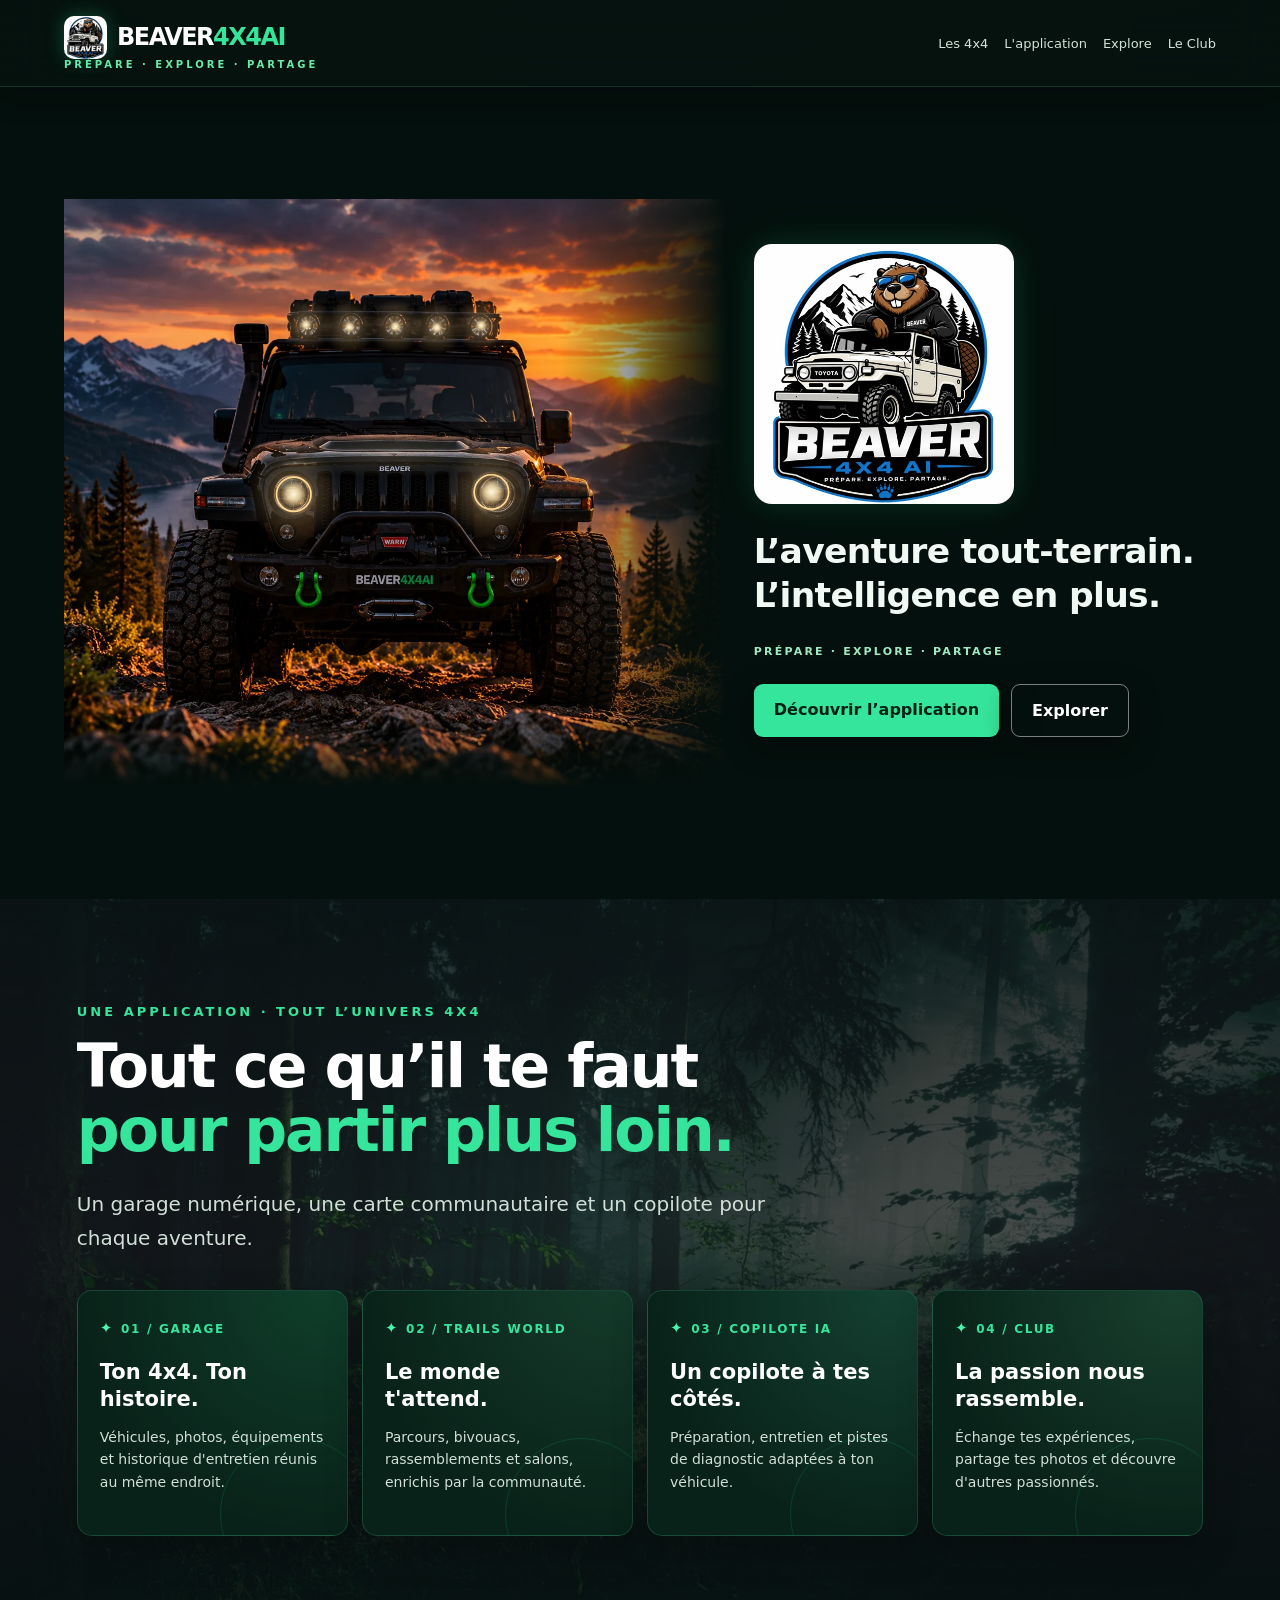
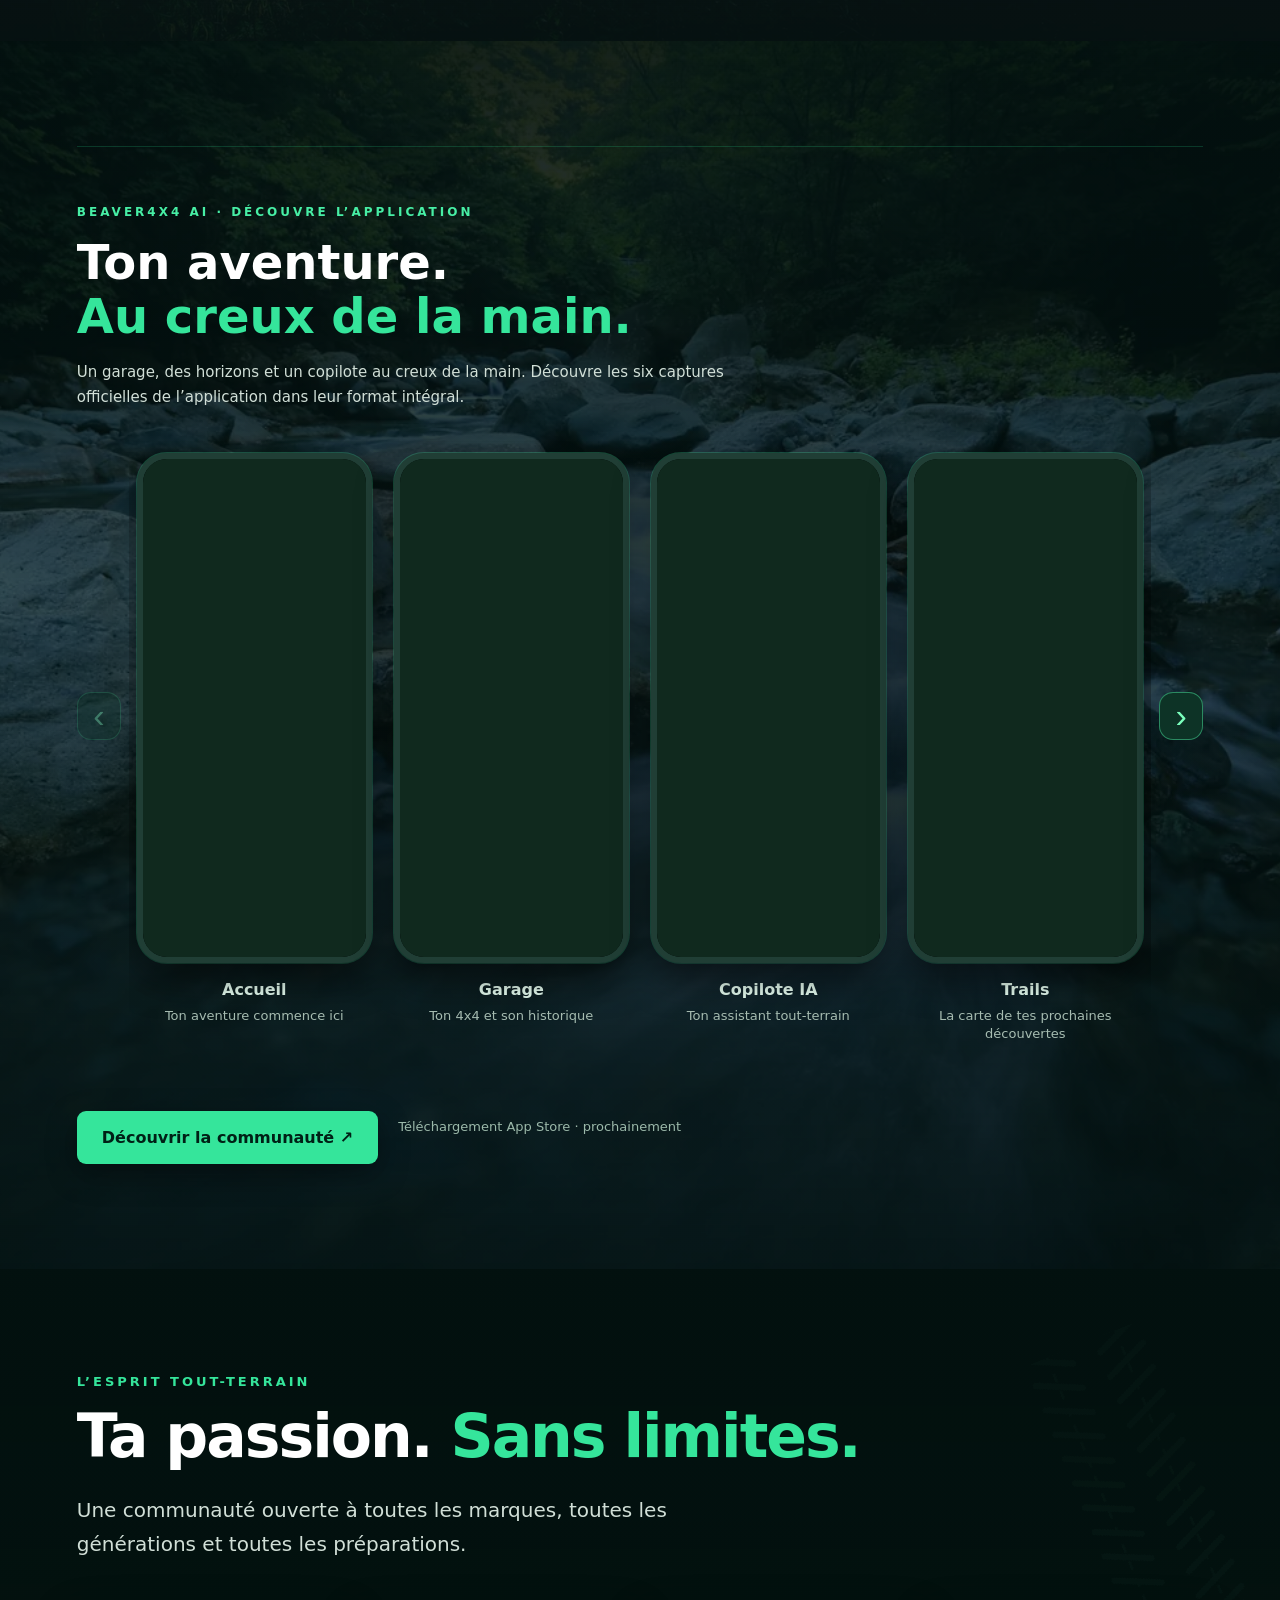
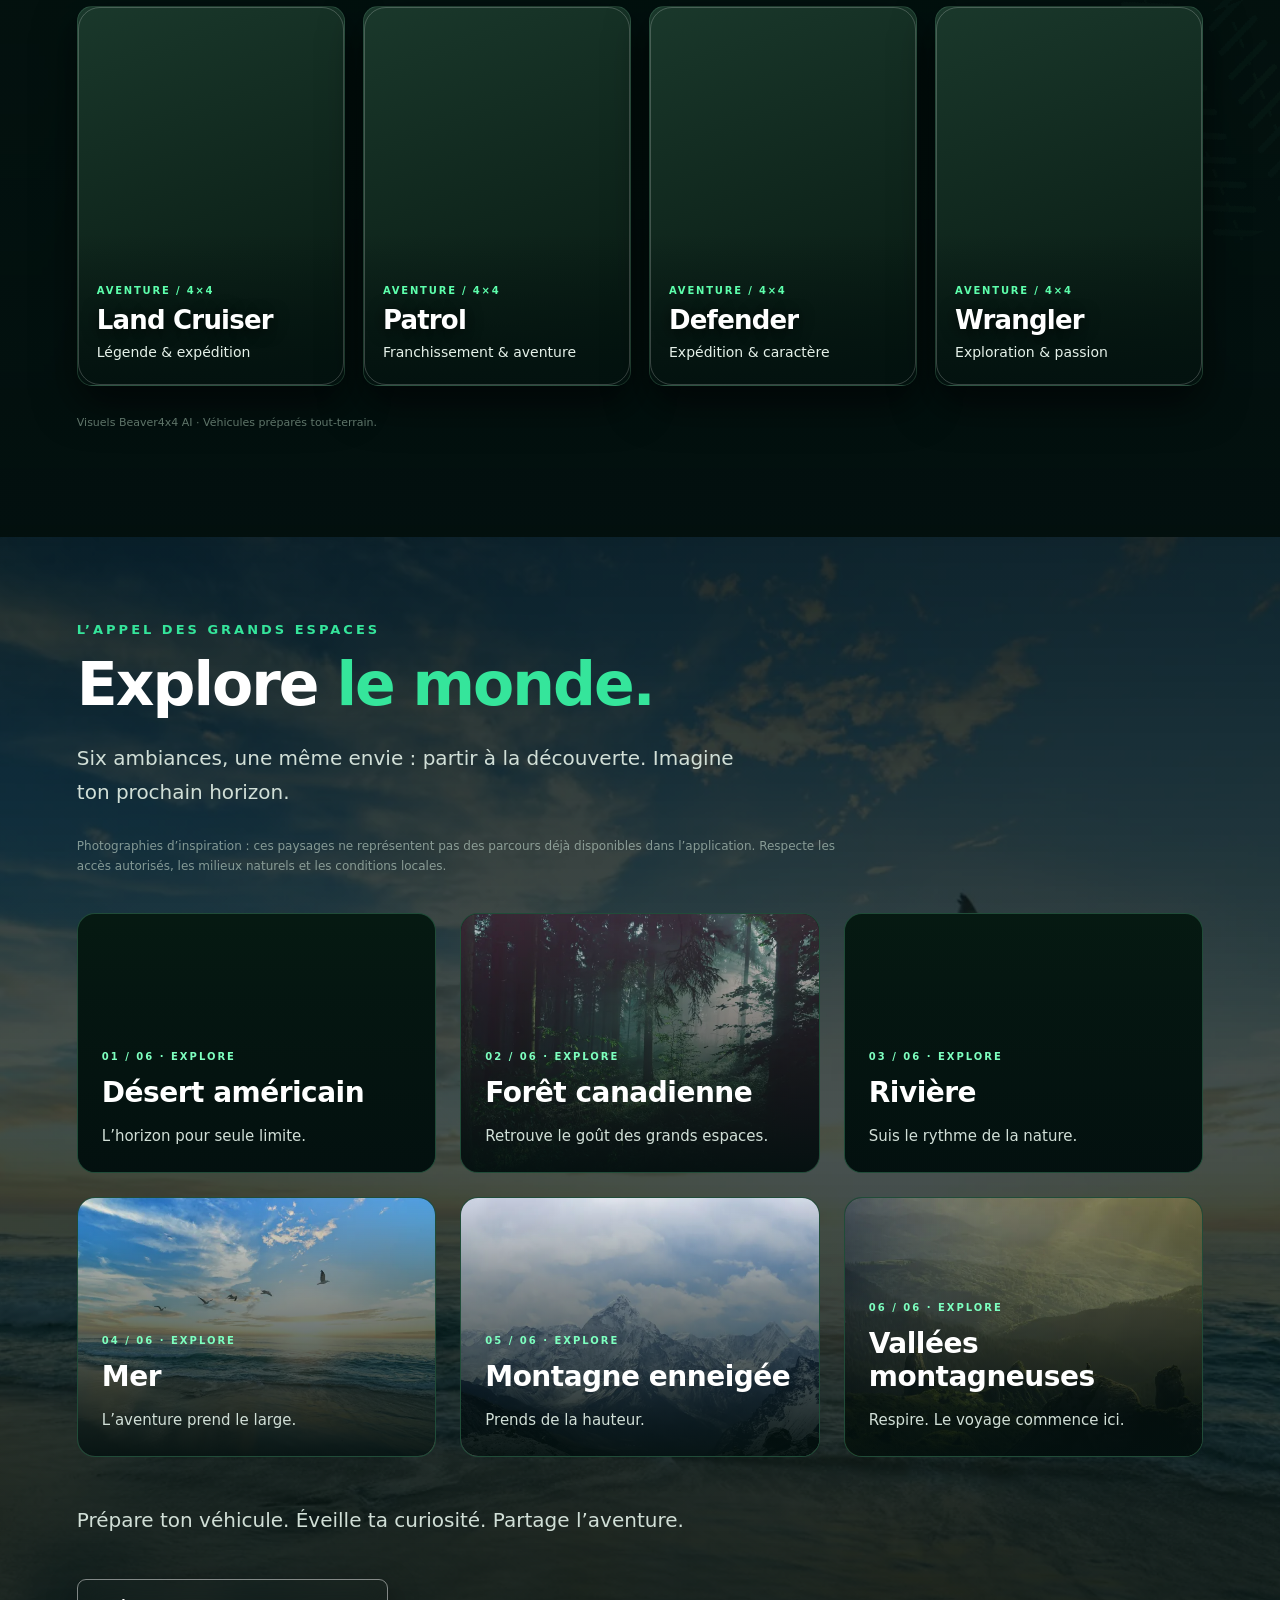
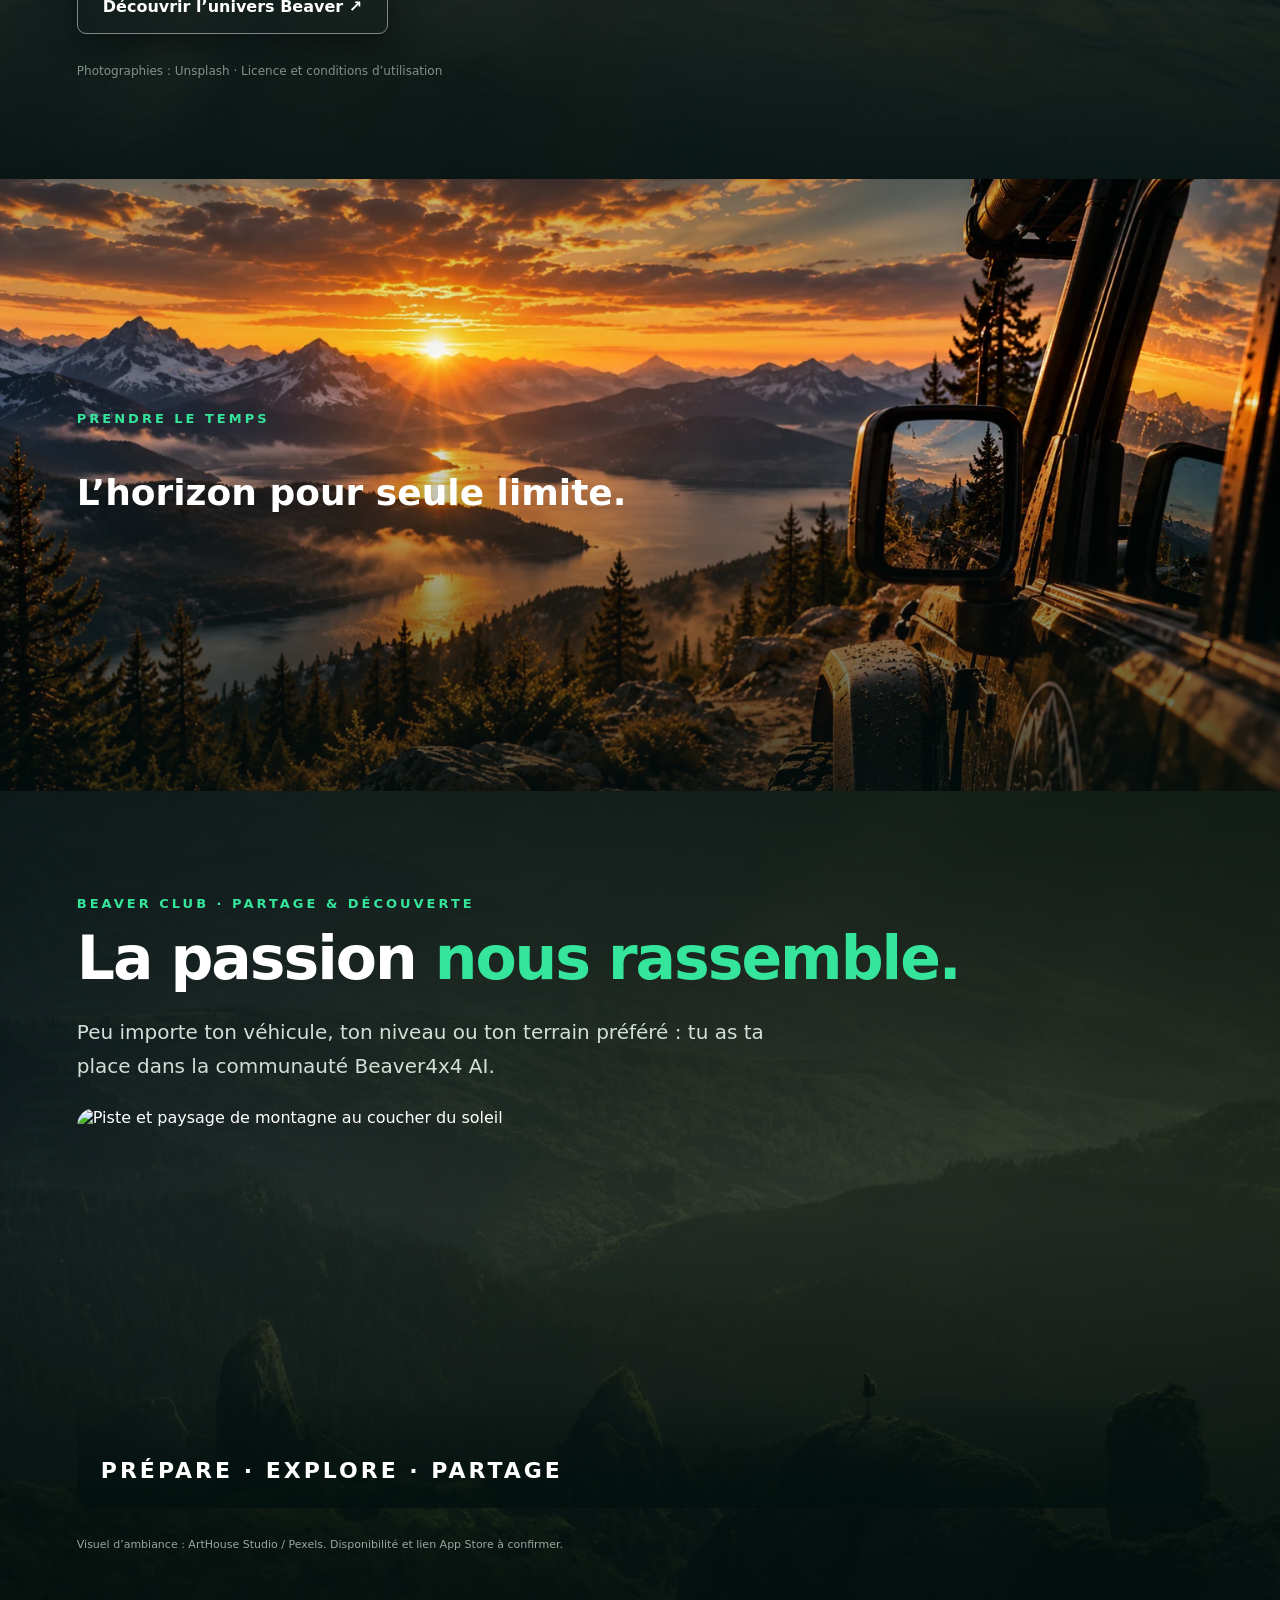
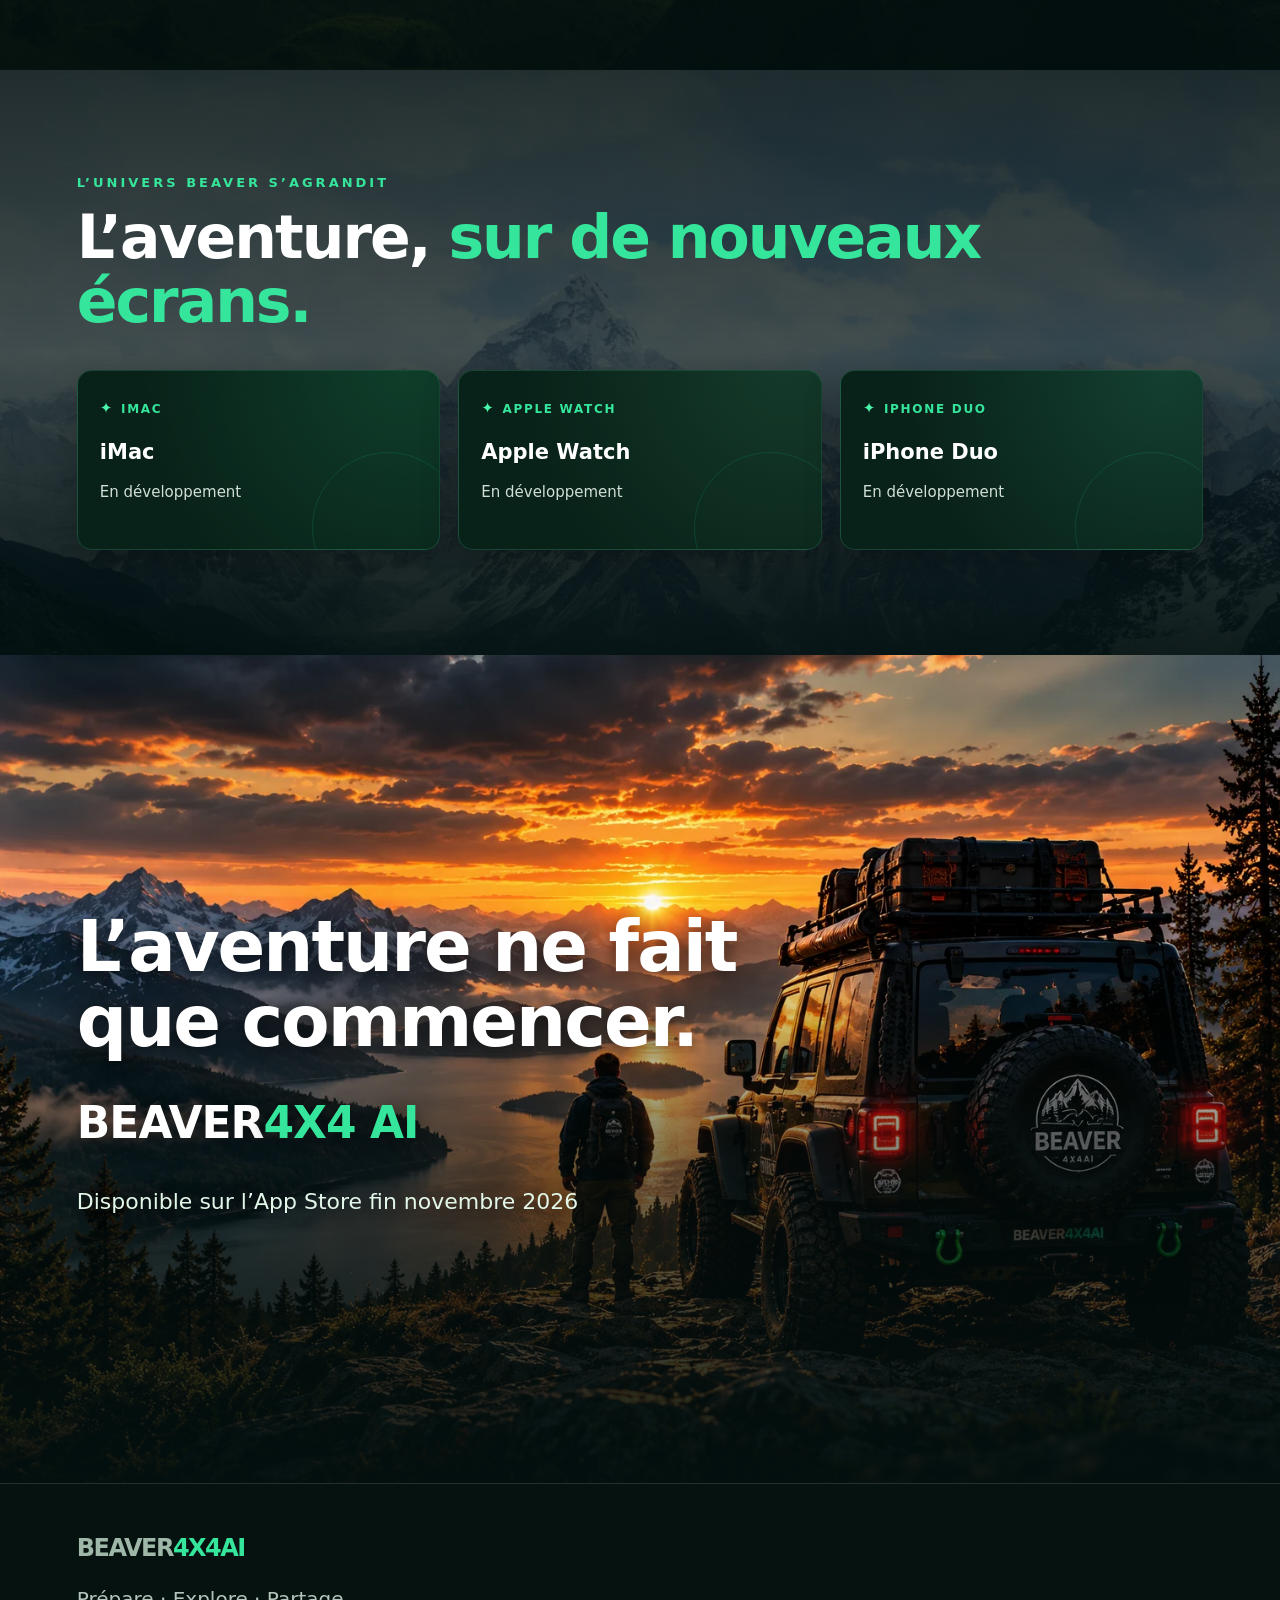
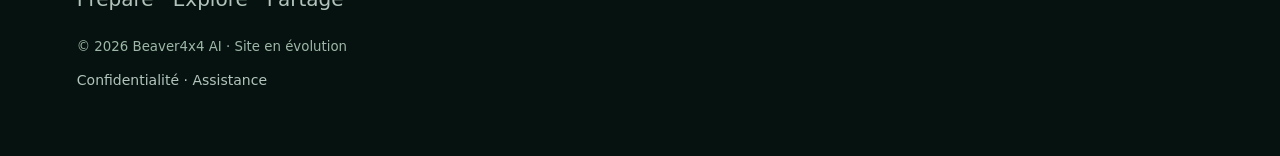
==== commit 3449c993: "Animate composited light layers to reduce mobile rendering work" ====
--- a/index.html
+++ b/index.html
@@ -1,6 +1,6 @@
-<!doctype html><html lang="fr"><head><meta charset="utf-8"><meta name="viewport" content="width=device-width,initial-scale=1"><meta name="theme-color" content="#04150f"><title>Beaver4x4 AI — Prépare · Explore · Partage</title><style>:root{color-scheme:dark;--bg:#04150f;--panel:#0b261c;--green:#18dc87;--muted:#adc1b7}*{box-sizing:border-box}html{scroll-behavior:smooth}body{margin:0;background:var(--bg);color:#fff;font-family:system-ui,-apple-system,Arial,sans-serif}header{position:sticky;top:0;z-index:10;background:#04150ff2;backdrop-filter:blur(18px);border-bottom:1px solid #ffffff24;padding:12px 5%;display:flex;align-items:center;justify-content:space-between}.logo{font-size:24px;font-weight:900;letter-spacing:-1px}.logo span,h1 em,h2 em{color:var(--green);font-style:normal}.tag{font-size:10px;letter-spacing:3px;color:#6be9a8;font-weight:700}nav{display:flex;gap:16px}a{color:inherit;text-decoration:none}nav a{font-size:13px;color:#d2e3d9}nav a:hover{color:var(--green)}.mobile-menu{display:none}.mobile-menu summary{cursor:pointer;list-style:none;border:1px solid #ffffff40;border-radius:12px;padding:10px 14px;font-weight:800;color:var(--green)}.mobile-menu summary::-webkit-details-marker{display:none}.mobile-menu .menu-links{position:absolute;right:5%;top:calc(100% - 2px);background:#092219;border:1px solid #ffffff35;border-radius:14px;padding:12px;min-width:190px;box-shadow:0 18px 35px #0008}.menu-links a{display:block;padding:13px 12px;font-size:15px}.menu-links a:hover{color:var(--green)}section[id]{scroll-margin-top:90px}.btn:hover{filter:brightness(1.1)}.btn:focus-visible,a:focus-visible,summary:focus-visible{outline:3px solid #fff;outline-offset:3px}.hero{min-height:75vh;display:flex;align-items:end;padding:90px 6% 70px;background:linear-gradient(0deg,#04150f 1%,#04150f55 65%,#04150f99),url('https://images.pexels.com/photos/6336036/pexels-photo-6336036.jpeg?auto=compress&cs=tinysrgb&w=1800') center/cover}.wrap{max-width:1150px;margin:auto}.eyebrow{color:var(--green);font-size:13px;letter-spacing:4px;font-weight:800;text-transform:uppercase}h1{font-size:clamp(46px,8vw,94px);line-height:1.02;letter-spacing:-3px;max-width:850px;margin:20px 0}h2{font-size:clamp(34px,5vw,60px);letter-spacing:-2px;line-height:1.07;margin:15px 0 25px}p{color:var(--muted);font-size:clamp(16px,2vw,20px);line-height:1.7;max-width:690px}.btn{display:inline-block;background:var(--green);color:#002016;border-radius:12px;padding:17px 25px;font-weight:800;margin-top:22px}.outline{border:1px solid #587769;background:transparent;color:#fff;margin-left:8px}section{padding:95px 6%}.alt{background:#092219}.grid{display:grid;grid-template-columns:repeat(4,1fr);gap:18px;margin-top:36px}.vehicle{min-height:315px;border:1px solid #ffffff20;border-radius:22px;overflow:hidden;background:#143326;display:flex;flex-direction:column;justify-content:end;position:relative}.vehicle img{position:absolute;inset:0;width:100%;height:100%;object-fit:cover;transition:transform .45s ease}.vehicle:hover img{transform:scale(1.06)}.vehicle:after{content:"";position:absolute;inset:0;background:linear-gradient(transparent 30%,#03120fea)}.vehicle .info{position:relative;z-index:1;padding:22px}.vehicle strong{font-size:23px}.vehicle small{display:block;color:#c5d7ce;margin-top:7px}.features{display:grid;grid-template-columns:repeat(2,1fr);gap:20px;margin-top:35px}.feature{padding:35px;border:1px solid #ffffff22;background:radial-gradient(circle at 90% 0%,#17664470,transparent 55%),#103126;border-radius:24px;transition:transform .2s,border-color .2s}.feature:hover{transform:translateY(-4px);border-color:#18dc8780}.feature b{font-size:26px}.feature p{font-size:16px}.feature .num{color:var(--green);letter-spacing:3px;font-size:13px}.photo{height:290px;border-radius:18px;overflow:hidden;margin-top:25px}.photo img{width:100%;height:100%;object-fit:cover}.notice{font-size:12px;color:#829c8d;margin-top:28px}footer{padding:50px 6%;border-top:1px solid #ffffff20;color:#9eb7a8}@media(max-width:760px){header{padding:10px 5%}.logo{font-size:21px}.tag{font-size:8px;letter-spacing:2px}nav{display:none}.mobile-menu{display:block}.grid{grid-template-columns:repeat(2,1fr)}.vehicle{min-height:245px}.features{grid-template-columns:1fr}.hero{min-height:70vh}.outline{margin-left:0}section{padding:70px 5%}}@media(max-width:400px){.grid{gap:10px}.vehicle{min-height:220px}.vehicle .info{padding:14px}.vehicle strong{font-size:19px}}.intro{position:fixed;inset:0;z-index:100;background:radial-gradient(circle at 50% 55%,#164832,#04150f 70%);display:grid;place-items:center;pointer-events:none;animation:introOut .75s ease 1.9s both}.intro-inner{text-align:center;animation:introIn 1.25s cubic-bezier(.2,.8,.2,1) both}.intro-mark{width:110px;height:110px;margin:0 auto 24px;border:2px solid #18dc87;border-radius:26px;display:grid;place-items:center;box-shadow:0 0 70px #18dc8740;transform:rotate(-7deg);font-size:50px;font-weight:1000;color:#18dc87}.intro-word{font-size:clamp(30px,7vw,60px);font-weight:900;letter-spacing:-2px}.intro-word span{color:#18dc87}.intro-sub{color:#a4e5c4;letter-spacing:4px;font-size:11px;margin-top:12px}.hero .eyebrow,.hero h1,.hero p,.hero .btn{animation:riseIn .8s both}.hero h1{animation-delay:.12s}.hero p{animation-delay:.22s}.hero .btn{animation-delay:.32s}.hero{position:relative;overflow:hidden}.hero:before{content:"";position:absolute;inset:0;background:linear-gradient(105deg,transparent 35%,#18dc870b 50%,transparent 65%);transform:translateX(-100%);animation:shine 6s ease-in-out 2.7s infinite;pointer-events:none}.terrain{position:absolute;right:5%;bottom:9%;width:180px;height:70px;opacity:.35;pointer-events:none;animation:terrainFloat 5s ease-in-out infinite}.terrain svg{width:100%;height:100%;filter:drop-shadow(0 0 12px #18dc8780)}.vehicle{isolation:isolate}.vehicle:before{content:"";position:absolute;z-index:1;inset:0;border:1px solid transparent;border-radius:22px;transition:border-color .3s}.vehicle:hover:before{border-color:#18dc87}.feature .num:before{content:"✦ ";font-size:15px}.feature{position:relative;overflow:hidden}.feature:after{content:"";position:absolute;right:-25px;bottom:-55px;width:150px;height:150px;border:1px solid #18dc8725;border-radius:50%;pointer-events:none}.scroll-cue{position:absolute;bottom:18px;left:50%;transform:translateX(-50%);font-size:12px;color:#9bd6b4;letter-spacing:2px;animation:cue 2s infinite}@keyframes introIn{from{opacity:0;transform:scale(.72)}to{opacity:1;transform:scale(1)}}@keyframes introOut{to{opacity:0;visibility:hidden}}@keyframes riseIn{from{opacity:0;transform:translateY(25px)}to{opacity:1;transform:translateY(0)}}@keyframes shine{0%,70%,100%{transform:translateX(-100%)}85%{transform:translateX(100%)}}@keyframes terrainFloat{50%{transform:translateY(-10px)}}@keyframes cue{50%{opacity:.35;transform:translate(-50%,7px)}}@media(max-width:760px){.terrain{right:4%;bottom:5%;width:110px;opacity:.2}.scroll-cue{display:none}}@media(prefers-reduced-motion:reduce){.intro{display:none}.hero .eyebrow,.hero h1,.hero p,.hero .btn,.terrain,.scroll-cue,.hero:before{animation:none!important}html{scroll-behavior:auto}} .vehicle{box-shadow:0 18px 42px #0008;transition:transform .35s,box-shadow .35s;border-color:#8bdbb42b}.vehicle:hover{transform:translateY(-6px);box-shadow:0 25px 55px #000b}.vehicle img{filter:saturate(1.22) contrast(1.12) brightness(.93);transform:scale(1.09);transition:transform .8s cubic-bezier(.2,.7,.2,1),filter .6s}.vehicle:hover img{transform:scale(1.16);filter:saturate(1.3) contrast(1.15)}.vehicle:after{background:linear-gradient(180deg,#03120f08 15%,#03120f18 40%,#03120ff0 100%)}.vehicle .info{padding:25px 20px 24px}.vehicle strong{font-size:clamp(23px,2.5vw,30px);letter-spacing:-.8px;line-height:1.1;display:block;text-shadow:0 2px 16px #000c}.vehicle small{font-size:14px;color:#e5f1e9;line-height:1.45}.vehicle .info:before{content:"EXPLORE  /  4×4";display:block;color:#5dffac;font-size:10px;letter-spacing:2.2px;font-weight:900;margin-bottom:10px}.vehicle:before{border:1px solid #ffffff35!important;pointer-events:none}.vehicle:nth-child(1) img{object-position:54% center}.vehicle:nth-child(2) img{object-position:52% center}.vehicle:nth-child(3) img{object-position:50% center}.vehicle:nth-child(4) img{object-position:55% center}@media(max-width:760px){.vehicle{min-height:290px}.vehicle .info{padding:18px 15px 20px}.vehicle strong{font-size:23px}.vehicle small{font-size:13px}.vehicle .info:before{font-size:9px;letter-spacing:1.5px}}@media(max-width:400px){.vehicle{min-height:260px}.vehicle strong{font-size:21px}}/* Beaver V7 — premium cinematic landing page */:root{--bg:#05100e;--panel:#0c211b;--green:#35e59b;--muted:#b2c4bc}body{background:#05100e;background-image:radial-gradient(ellipse at 50% 15%,#0b32261a,transparent 65%)}header{background:#06130ff0;padding:16px 5%;border-bottom:1px solid #70edb324;box-shadow:0 8px 30px #0005}.logo{letter-spacing:-1.5px}.hero{min-height:85vh;padding:125px 6% 85px;background:linear-gradient(90deg,#03100ef5 0%,#03100ecb 38%,#03100e40 85%),linear-gradient(0deg,#04150f 0%,transparent 38%),url('https://images.pexels.com/photos/163848/road-mountains-sunset-path-163848.jpeg?auto=compress&cs=tinysrgb&w=1600') center/cover}.hero .wrap{max-width:1180px}.hero h1{font-size:clamp(54px,9vw,115px);letter-spacing:-5px;line-height:1;margin:14px 0 18px;max-width:1000px;text-shadow:0 8px 35px #0009}.hero-headline{font-size:clamp(25px,3.7vw,46px);line-height:1.16;letter-spacing:-1px;margin:0 0 20px;font-weight:800;max-width:620px}.hero p{font-size:clamp(16px,2vw,19px);max-width:530px;color:#e2ebe7;line-height:1.6}.eyebrow{letter-spacing:3px}.btn{border-radius:9px;box-shadow:0 10px 30px #0006}.outline{backdrop-filter:blur(12px);border-color:#ffffff77}section{padding:105px 6%}h2{letter-spacing:-2px}.grid{gap:18px;margin-top:45px}.vehicle{min-height:380px;border-radius:15px;box-shadow:0 18px 42px #0009}.vehicle:after{background:linear-gradient(180deg,#0000 15%,#00160c08 38%,#00120ef5 100%)}.vehicle img{filter:contrast(1.13) saturate(1.18)}.vehicle .info{padding:25px}.vehicle .info:before{content:"BEAVER / EXPLORER";letter-spacing:1.8px}.vehicle strong{font-size:26px}.vehicle small{font-size:14px}.alt{background:radial-gradient(circle at 50% 0%,#0c3c2b60,transparent 65%),#061713}.features{grid-template-columns:repeat(4,1fr);gap:14px}.feature{padding:28px 22px;min-height:245px;background:linear-gradient(145deg,#0b3024,#071b16);border:1px solid #53e6a62e;border-radius:15px}.feature b{display:block;font-size:21px;line-height:1.25;margin-top:22px}.feature p{font-size:14px;line-height:1.6}.feature .num{font-size:12px}.photo{height:400px;border-radius:18px;position:relative}.photo img{filter:contrast(1.1) saturate(1.15);object-position:center}.photo:after{content:"PRÉPARE  ·  EXPLORE  ·  PARTAGE";position:absolute;inset:auto 0 0;padding:60px 24px 25px;background:linear-gradient(transparent,#02110fdc);color:#fff;font-weight:900;letter-spacing:3px;font-size:clamp(13px,2vw,22px)}.notice{font-size:11px;line-height:1.65;opacity:.72}.notice a{text-decoration:none!important}.notice a:hover{text-decoration:underline!important}footer{background:#06120f} @media(max-width:900px){.features{grid-template-columns:repeat(2,1fr)}}@media(max-width:760px){.hero{min-height:75vh;padding:100px 5% 75px;background-position:55% center}.hero h1{font-size:clamp(46px,11vw,75px);letter-spacing:-3px}.hero-headline{font-size:27px}.hero p{max-width:430px}.vehicle{min-height:310px}.features{grid-template-columns:repeat(2,1fr);gap:12px}.feature{min-height:230px;padding:22px 16px}.feature b{font-size:18px}.feature p{font-size:13px}.photo{height:280px}section{padding:78px 5%}}@media(max-width:400px){.vehicle{min-height:275px}.feature{padding:18px 14px}.hero h1{font-size:46px}.hero-headline{font-size:24px}}.hero{background:linear-gradient(90deg,#03100ef0 0%,#03100eaa 40%,#03100e22 100%),linear-gradient(0deg,#04150f 0%,transparent 45%),url('https://images.pexels.com/photos/6336036/pexels-photo-6336036.jpeg?auto=compress&cs=tinysrgb&w=1800') center 53%/cover}.vehicle img{filter:contrast(1.16) saturate(1.2);object-position:center center}.vehicle:nth-child(1) img,.vehicle:nth-child(2) img,.vehicle:nth-child(3) img,.vehicle:nth-child(4) img{object-position:center center}@media(max-width:760px){.hero{background-position:62% center}}/* V8 — adventure photography and mobile refinement */.hero{background:linear-gradient(90deg,#03100eea 0%,#03100e9c 45%,#03100e26 100%),linear-gradient(0deg,#04150f 0%,transparent 45%),url('https://images.pexels.com/photos/6336036/pexels-photo-6336036.jpeg?auto=compress&cs=tinysrgb&w=1800') center 54%/cover}.vehicle img{object-position:center center!important}.vehicle{min-height:390px}.vehicle:after{background:linear-gradient(180deg,#00100a12 10%,#00100a20 48%,#00100af7 100%)}.vehicle .info:before{content:"AVENTURE / 4×4";font-size:10px}.photo img{object-position:center 57%}.feature .num{font-weight:800;letter-spacing:1.7px}.feature .num:before{content:"✦  ";color:#4af6ab}.feature{box-shadow:0 15px 35px #0004}.feature:nth-child(1){background:radial-gradient(circle at 90% 0%,#1c754d55,transparent 70%),#092219}.feature:nth-child(2){background:radial-gradient(circle at 90% 0%,#2b684b55,transparent 70%),#092219}.feature:nth-child(3){background:radial-gradient(circle at 90% 0%,#2a7b6155,transparent 70%),#092219}.feature:nth-child(4){background:radial-gradient(circle at 90% 0%,#37795855,transparent 70%),#092219}@media(max-width:760px){.hero{background-position:57% center;min-height:68vh;padding:76px 5% 72px}.hero h1{font-size:clamp(42px,10vw,68px)}.hero-headline{font-size:clamp(23px,6vw,29px)}.hero p{font-size:16px}.hero .btn{padding:15px 18px;margin-top:14px}.grid{gap:12px}.vehicle{min-height:300px}.vehicle .info{padding:17px 14px 20px}.vehicle strong{font-size:clamp(19px,5vw,25px)}.vehicle small{font-size:12px}.vehicle .info:before{font-size:9px;letter-spacing:1px}.features{gap:12px}.feature{min-height:220px}.feature .num{font-size:11px;letter-spacing:.5px}.photo{height:280px}}@media(max-width:400px){.vehicle{min-height:270px}.hero h1{font-size:43px}.vehicle .info{padding:15px 12px}}/* V9 : cadrage complet des vrais modèles, sans découper les carrosseries */.vehicle{background:linear-gradient(155deg,#19382c 0%,#091e17 60%,#04110e 100%)}.vehicle img{inset:0 0 auto 0;width:100%;height:76%;object-fit:contain!important;object-position:center center!important;transform:none!important;filter:contrast(1.07) saturate(1.13)!important}.vehicle:hover img{transform:scale(1.025)!important}.vehicle:after{background:linear-gradient(180deg,#03120f00 25%,#03120f18 52%,#03120ff2 82%,#03120fff 100%)}.vehicle .info{padding-bottom:22px}@media(max-width:760px){.vehicle{min-height:285px}.vehicle img{height:73%}.vehicle .info{padding:14px 13px 18px}.vehicle strong{font-size:clamp(18px,4.8vw,24px)}}@media(max-width:400px){.vehicle{min-height:260px}.vehicle img{height:71%}}/* V10: uploaded official images */.brand-emblem{width:43px;height:43px;object-fit:contain;vertical-align:middle;margin-right:10px;border-radius:10px}.intro-mark{padding:0!important;overflow:hidden!important}.vehicle:nth-child(1) img,.vehicle:nth-child(4) img{object-fit:contain!important;object-position:center center!important;height:76%}@media(max-width:760px){.brand-emblem{width:33px;height:33px;margin-right:7px}.vehicle:nth-child(1) img,.vehicle:nth-child(4) img{height:73%}}/* V11 · premium off-road identity and tighter mobile layout */.intro{background:radial-gradient(circle at 50% 48%,#194a35,#03100c 72%)}.intro-mark{width:138px!important;height:138px!important;transform:none!important;border:2px solid #56f6aa55!important;border-radius:26px!important;box-shadow:0 0 0 9px #25e99c0c,0 0 70px #22e79750!important;animation:beaverBadge 1.7s cubic-bezier(.16,1,.3,1) both}.intro-mark img{width:100%;height:100%;object-fit:contain;filter:drop-shadow(0 8px 16px #0009)}.intro-inner:after{content:"";display:block;width:210px;height:4px;border-radius:5px;background:linear-gradient(90deg,transparent,#34e99c,transparent);margin:20px auto 0;animation:trailSweep 1.7s ease both}.brand-emblem{filter:drop-shadow(0 0 9px #27ef9744);transition:transform .45s ease,filter .45s ease}.logo:hover .brand-emblem{transform:rotate(-7deg) scale(1.12);filter:drop-shadow(0 0 16px #27ef9788)}@keyframes beaverBadge{0%{opacity:0;transform:translateY(28px) scale(.7) rotate(-10deg);filter:blur(8px)}55%{opacity:1;filter:blur(0)}80%{transform:translateY(-4px) scale(1.06) rotate(2deg)}100%{transform:translateY(0) scale(1) rotate(0)}}@keyframes trailSweep{from{opacity:0;transform:scaleX(.05)}to{opacity:1;transform:scaleX(1)}}#vehicules,#club{position:relative;isolation:isolate;overflow:hidden}#vehicules:before,#club:before{content:"";position:absolute;z-index:-1;pointer-events:none;width:210px;height:520px;top:5%;right:-36px;background-image:url("data:image/svg+xml,%3Csvg%20xmlns%3D%22http%3A%2F%2Fwww.w3.org%2F2000%2Fsvg%22%20width%3D%22160%22%20height%3D%22340%22%20viewBox%3D%220%200%20160%20340%22%3E%3Cg%20stroke%3D%22%236beaab%22%20stroke-width%3D%227%22%20stroke-linecap%3D%22round%22%20fill%3D%22none%22%20opacity%3D%22.9%22%3E%3Cpath%20d%3D%22M38%200V340M122%200V340%22%20stroke-width%3D%223%22%20stroke-dasharray%3D%228%2013%22%2F%3E%3Cpath%20d%3D%22M14%20-5l49%2022M97%2017l49-22%22%2F%3E%3Cpath%20d%3D%22M14%2025l49%2022M97%2047l49-22%22%2F%3E%3Cpath%20d%3D%22M14%2055l49%2022M97%2077l49-22%22%2F%3E%3Cpath%20d%3D%22M14%2085l49%2022M97%20107l49-22%22%2F%3E%3Cpath%20d%3D%22M14%20115l49%2022M97%20137l49-22%22%2F%3E%3Cpath%20d%3D%22M14%20145l49%2022M97%20167l49-22%22%2F%3E%3Cpath%20d%3D%22M14%20175l49%2022M97%20197l49-22%22%2F%3E%3Cpath%20d%3D%22M14%20205l49%2022M97%20227l49-22%22%2F%3E%3Cpath%20d%3D%22M14%20235l49%2022M97%20257l49-22%22%2F%3E%3Cpath%20d%3D%22M14%20265l49%2022M97%20287l49-22%22%2F%3E%3Cpath%20d%3D%22M14%20295l49%2022M97%20317l49-22%22%2F%3E%3Cpath%20d%3D%22M14%20325l49%2022M97%20347l49-22%22%2F%3E%3C%2Fg%3E%3C%2Fsvg%3E");background-repeat:repeat-y;background-size:140px auto;opacity:.11;transform:rotate(-22deg)}#club:before{left:-65px;right:auto;top:8%;transform:rotate(19deg);opacity:.08}.vehicle{background:linear-gradient(160deg,#1a382b,#061710)!important;display:flex;flex-direction:column;justify-content:flex-end}.vehicle img{height:76%!important;width:100%;object-fit:contain!important;object-position:center center!important}.vehicle:after{background:linear-gradient(180deg,transparent 35%,#04150f2e 58%,#03120ff8 81%,#03120f 100%)}.vehicle .info{padding:22px 19px 23px}.grid{align-items:stretch}.vehicle:hover{box-shadow:0 20px 48px #000b,0 0 0 1px #43f5a755}@media(max-width:760px){#vehicules:before{right:-90px;opacity:.07}.grid{gap:12px}.vehicle{min-height:310px!important;border-radius:19px}.vehicle img{height:74%!important}.vehicle .info{padding:17px 14px 20px}.vehicle strong{font-size:clamp(19px,5vw,25px)}.vehicle small{font-size:12px}.vehicle .info:before{font-size:9px;letter-spacing:1px}.intro-mark{width:118px!important;height:118px!important}}@media(max-width:400px){.vehicle{min-height:275px!important}.vehicle img{height:72%!important}.grid{gap:10px}.vehicle .info{padding:13px 11px 16px}.vehicle strong{font-size:19px}}@media(prefers-reduced-motion:reduce){.intro-mark,.intro-inner:after{animation:none!important}.brand-emblem{transition:none}}/* V12 — cinematic tread intro, navigation transition and app previews */.intro{overflow:hidden!important}.intro-inner{position:relative;z-index:2}.intro-tire{position:absolute;z-index:1;top:-35%;bottom:-35%;width:120px;background-image:url("data:image/svg+xml,%3Csvg%20xmlns%3D%22http%3A%2F%2Fwww.w3.org%2F2000%2Fsvg%22%20width%3D%22120%22%20height%3D%22320%22%20viewBox%3D%220%200%20120%20320%22%3E%3Cg%20fill%3D%22none%22%20stroke%3D%22%2337e99d%22%20stroke-width%3D%227%22%20stroke-linecap%3D%22round%22%3E%3Cpath%20d%3D%22M10%200l43%2019M67%2019l43-19%22%2F%3E%3Cpath%20d%3D%22M10%2032l43%2019M67%2051l43-19%22%2F%3E%3Cpath%20d%3D%22M10%2064l43%2019M67%2083l43-19%22%2F%3E%3Cpath%20d%3D%22M10%2096l43%2019M67%20115l43-19%22%2F%3E%3Cpath%20d%3D%22M10%20128l43%2019M67%20147l43-19%22%2F%3E%3Cpath%20d%3D%22M10%20160l43%2019M67%20179l43-19%22%2F%3E%3Cpath%20d%3D%22M10%20192l43%2019M67%20211l43-19%22%2F%3E%3Cpath%20d%3D%22M10%20224l43%2019M67%20243l43-19%22%2F%3E%3Cpath%20d%3D%22M10%20256l43%2019M67%20275l43-19%22%2F%3E%3Cpath%20d%3D%22M10%20288l43%2019M67%20307l43-19%22%2F%3E%3Cpath%20d%3D%22M10%20320l43%2019M67%20339l43-19%22%2F%3E%3Cpath%20d%3D%22M58%200v320M62%200v320%22%20stroke-width%3D%222%22%20stroke-dasharray%3D%228%2011%22%2F%3E%3C%2Fg%3E%3C%2Fsvg%3E");background-size:120px 320px;opacity:0;filter:drop-shadow(0 0 15px #30f1a455);pointer-events:none;animation:tireEntry 1.7s cubic-bezier(.2,.7,.2,1) both}.intro-tire-left{left:calc(50% - 235px);transform:rotate(-16deg)}.intro-tire-right{right:calc(50% - 235px);transform:rotate(16deg);animation-delay:.14s}@keyframes tireEntry{0%{opacity:0;background-position:0 -340px}32%{opacity:.18}75%{opacity:.32}100%{opacity:.10;background-position:0 150px}}.intro-mark{animation:beaverBadge 1.45s cubic-bezier(.16,1,.3,1) both!important}.intro-word{animation:logoWordReveal 1.3s .22s both}@keyframes logoWordReveal{from{opacity:0;transform:translateY(14px);filter:blur(5px)}to{opacity:1;transform:translateY(0);filter:blur(0)}}.route-transition{position:fixed;z-index:90;inset:0;pointer-events:none;opacity:0;visibility:hidden;background:linear-gradient(110deg,#04150fe8,#08271de8);transition:opacity .2s,visibility .2s}.route-transition:before,.route-transition:after{content:"";position:absolute;top:-40%;bottom:-40%;width:120px;background:url("data:image/svg+xml,%3Csvg%20xmlns%3D%22http%3A%2F%2Fwww.w3.org%2F2000%2Fsvg%22%20width%3D%22120%22%20height%3D%22320%22%20viewBox%3D%220%200%20120%20320%22%3E%3Cg%20fill%3D%22none%22%20stroke%3D%22%2337e99d%22%20stroke-width%3D%227%22%20stroke-linecap%3D%22round%22%3E%3Cpath%20d%3D%22M10%200l43%2019M67%2019l43-19%22%2F%3E%3Cpath%20d%3D%22M10%2032l43%2019M67%2051l43-19%22%2F%3E%3Cpath%20d%3D%22M10%2064l43%2019M67%2083l43-19%22%2F%3E%3Cpath%20d%3D%22M10%2096l43%2019M67%20115l43-19%22%2F%3E%3Cpath%20d%3D%22M10%20128l43%2019M67%20147l43-19%22%2F%3E%3Cpath%20d%3D%22M10%20160l43%2019M67%20179l43-19%22%2F%3E%3Cpath%20d%3D%22M10%20192l43%2019M67%20211l43-19%22%2F%3E%3Cpath%20d%3D%22M10%20224l43%2019M67%20243l43-19%22%2F%3E%3Cpath%20d%3D%22M10%20256l43%2019M67%20275l43-19%22%2F%3E%3Cpath%20d%3D%22M10%20288l43%2019M67%20307l43-19%22%2F%3E%3Cpath%20d%3D%22M10%20320l43%2019M67%20339l43-19%22%2F%3E%3Cpath%20d%3D%22M58%200v320M62%200v320%22%20stroke-width%3D%222%22%20stroke-dasharray%3D%228%2011%22%2F%3E%3C%2Fg%3E%3C%2Fsvg%3E") center / 120px 320px repeat-y;opacity:.42;filter:drop-shadow(0 0 12px #2bfaac44)}.route-transition:before{left:32%;transform:rotate(-14deg)}.route-transition:after{right:32%;transform:rotate(14deg)}.route-transition.is-active{visibility:visible;opacity:1;animation:routePass .55s ease both}@keyframes routePass{0%{opacity:0;clip-path:inset(0 100% 0 0)}35%{opacity:.86;clip-path:inset(0 0 0 0)}70%{opacity:.65}100%{opacity:0;clip-path:inset(0 0 0 100%)}}html{scroll-behavior:smooth}section[id]{scroll-margin-top:110px}.app-showcase{margin-top:75px;padding-top:54px;border-top:1px solid #2cd99133}.showcase-intro{max-width:720px;margin-bottom:30px}.showcase-kicker{color:#47eea5;font-size:12px;letter-spacing:3px;font-weight:800}.showcase-intro h3{font-size:clamp(30px,4vw,48px);line-height:1.12;margin:16px 0}.showcase-intro h3 em{color:#35e59b;font-style:normal}.showcase-intro p{font-size:15px;line-height:1.7;color:#a9c3b6}.phone-gallery{display:grid;grid-template-columns:repeat(4,minmax(0,1fr));gap:18px}.phone-item{text-align:center;min-width:0}.phone-shell{margin:auto;max-width:235px;aspect-ratio:9/18.5;border:6px solid #203e35;border-radius:34px;background:#030d0a;box-shadow:0 16px 35px #0008,0 0 0 1px #4cf4ad44;position:relative;padding:5px;overflow:hidden}.phone-notch{position:absolute;z-index:4;top:10px;left:50%;transform:translateX(-50%);width:30%;height:15px;background:#010504;border-radius:0 0 14px 14px}.phone-screen{height:100%;border-radius:25px;overflow:hidden;position:relative;background:#10291e}.phone-screen>img{width:100%;height:100%;object-fit:cover;filter:brightness(.62) saturate(.8)}.phone-overlay{position:absolute;inset:0;background:linear-gradient(0deg,#03140ef5,transparent 65%);display:flex;flex-direction:column;justify-content:end;align-items:start;text-align:left;padding:16px 11px 20px;gap:8px}.phone-overlay span{font-size:9px;color:#65ffc0;letter-spacing:1px}.phone-overlay strong{font-size:clamp(14px,1.8vw,23px);line-height:1.1}.phone-overlay small{font-size:10px;color:#c5dbd0}.phone-title{display:block;margin-top:16px;color:#e8fff3;font-size:14px}.phone-desc{display:block;color:#a7bdb2;font-size:12px;line-height:1.4;margin-top:5px}@media(max-width:760px){.phone-gallery{grid-template-columns:repeat(2,minmax(0,1fr));gap:22px 15px}.phone-shell{max-width:205px}.app-showcase{margin-top:48px;padding-top:38px}.intro-tire-left{left:4%}.intro-tire-right{right:4%}.showcase-intro p{font-size:14px}.phone-overlay{padding:12px 9px 18px}.phone-title{font-size:12px}.phone-desc{font-size:11px}}@media(prefers-reduced-motion:reduce){.intro-tire,.intro-word,.intro-mark,.route-transition{animation:none!important}.route-transition{display:none}html{scroll-behavior:auto}}/* V13 — refined vehicle photo framing and premium motion */.vehicle{min-height:380px!important;overflow:hidden;isolation:isolate}.vehicle img{position:absolute!important;top:0!important;left:0!important;width:100%!important;height:100%!important;object-fit:cover!important;object-position:center 46%!important;transform:scale(1)!important;transition:transform .8s cubic-bezier(.2,.7,.2,1),filter .6s ease!important}.vehicle:nth-child(1) img{object-position:center 51%!important}.vehicle:nth-child(2) img{object-position:center 48%!important}.vehicle:nth-child(3) img{object-position:center 54%!important}.vehicle:nth-child(4) img{object-position:center 48%!important}.vehicle:after{background:linear-gradient(180deg,#00120b00 20%,#00120b10 44%,#00120be6 84%,#00120bfa 100%)!important}.vehicle .info{position:relative;z-index:2}.vehicle:hover img{transform:scale(1.06)!important;filter:contrast(1.07) saturate(1.14)!important}.intro-mark{box-shadow:0 0 0 1px #55ffb566,0 0 25px #22e79755,0 0 90px #22e79728!important}.intro-inner{animation:introFloat 2.1s ease-in-out both}@keyframes introFloat{0%{transform:translateY(18px)}55%{transform:translateY(-5px)}100%{transform:translateY(0)}}.intro-tire{animation-duration:2.05s!important}.route-transition:before,.route-transition:after{background-size:120px 320px}.route-transition.is-active:before{animation:trackSlide .56s ease-out both}.route-transition.is-active:after{animation:trackSlide .56s .06s ease-out both}@keyframes trackSlide{from{background-position:center -260px;opacity:0}35%{opacity:.6}to{background-position:center 250px;opacity:.25}}.phone-shell{transition:transform .4s ease,box-shadow .4s ease}.phone-item:hover .phone-shell{transform:translateY(-9px) rotate(-1deg);box-shadow:0 24px 48px #000b,0 0 0 1px #4cf4ad88}.phone-screen img{object-fit:cover}.phone-item .phone-overlay{pointer-events:none}@media(max-width:760px){.vehicle{min-height:305px!important}.vehicle img{height:100%!important}.vehicle:nth-child(1) img{object-position:53% 50%!important}.vehicle:nth-child(2) img{object-position:50% 50%!important}.vehicle:nth-child(3) img{object-position:50% 50%!important}.vehicle:nth-child(4) img{object-position:50% 50%!important}.vehicle .info{padding:18px 13px 20px}.vehicle strong{font-size:clamp(19px,5vw,25px)}.phone-gallery{gap:20px 14px}}@media(max-width:400px){.vehicle{min-height:285px!important}}@media(prefers-reduced-motion:reduce){.intro-inner,.route-transition:before,.route-transition:after{animation:none!important}.vehicle img,.phone-shell{transition:none!important}}/* V14 cinematic expedition intro & real carousel architecture */.intro{overflow:hidden}.intro-inner{z-index:5!important;transform:translateY(-105px);animation:introCaption 2s ease both!important}.intro-expedition{position:absolute;inset:0;z-index:3;pointer-events:none;overflow:hidden}.expedition-car{position:absolute;bottom:7%;left:50%;width:min(88vw,710px);height:auto;transform:translateX(-50%);filter:drop-shadow(0 16px 17px #000d);animation:expeditionDrive 2.65s cubic-bezier(.16,.65,.18,1) both}.expedition-door-logo{position:absolute;z-index:2;width:clamp(22px,5vw,44px);height:clamp(22px,5vw,44px);object-fit:contain;bottom:calc(7% + min(88vw,710px)*.155);left:calc(50% - min(88vw,710px)*.065);border-radius:5px;animation:doorDrive 2.65s cubic-bezier(.16,.65,.18,1) both}.expedition-ground{position:absolute;bottom:8%;left:0;right:0;height:2px;background:linear-gradient(90deg,transparent,#50e8a770,transparent);box-shadow:0 0 24px #3eec9b66}.expedition-dust{position:absolute;bottom:7%;width:120px;height:65px;border-radius:50%;background:radial-gradient(ellipse,#b8b59a7d,transparent 70%);filter:blur(12px);animation:dustCloud 2.3s .4s ease-out both}.dust-one{left:12%}.dust-two{left:25%;animation-delay:.65s}.expedition-light{position:absolute;bottom:17%;right:0;width:55%;height:25%;background:radial-gradient(ellipse at 70% 50%,#d9d5a21e,transparent 70%);filter:blur(22px)}@keyframes expeditionDrive{0%{transform:translateX(-190%) scale(.82);opacity:0}35%{opacity:1}68%{transform:translateX(-48%) scale(1.02)}85%{transform:translateX(-50%) scale(1)}100%{transform:translateX(-50%) scale(1);opacity:1}}@keyframes doorDrive{0%{transform:translateX(-130vw);opacity:0}35%{opacity:1}68%{transform:translateX(2%)}100%{transform:translateX(0)}}@keyframes dustCloud{0%{opacity:0;transform:translateX(-70px) scale(.2)}50%{opacity:.6}100%{opacity:0;transform:translateX(-160px) scale(2.4)}}@keyframes introCaption{from{opacity:0;transform:translateY(-65px) scale(.94)}to{opacity:1;transform:translateY(-105px) scale(1)}}.intro-tire{opacity:.12}.showcase-carousel{position:relative;padding:0 42px}.showcase-track{display:flex;gap:22px;overflow-x:auto;scroll-snap-type:x mandatory;scroll-padding:12px;padding:12px 8px 26px;scrollbar-width:thin;scrollbar-color:#37d990 #092219;-webkit-overflow-scrolling:touch}.showcase-slide{flex:0 0 clamp(170px,22vw,235px);scroll-snap-align:center;text-align:center;min-width:0}.showcase-slide .phone-shell{width:100%}.showcase-arrow{position:absolute;z-index:3;top:38%;width:37px;height:48px;border-radius:14px;background:#0d3326;border:1px solid #4deda677;color:#7bffbd;font-size:34px;cursor:pointer}.showcase-arrow.prev{left:0}.showcase-arrow.next{right:0}.showcase-arrow:hover{background:#14513a}.showcase-actions{display:flex;align-items:center;flex-wrap:wrap;gap:20px;margin-top:20px}.store-soon{font-size:13px;color:#9cb9aa}.phone-screen>img{filter:brightness(.75) saturate(.9)}.showcase-slide .phone-overlay{background:linear-gradient(0deg,#03140fe8,transparent 55%)}.hero{background-attachment:fixed}.photo img{transition:transform .6s ease}.photo:hover img{transform:scale(1.025)}.scroll-visible{animation:sectionRise .75s ease both}@keyframes sectionRise{from{opacity:.3;transform:translateY(24px)}to{opacity:1;transform:translateY(0)}}@media(max-width:760px){.intro-inner{animation:introCaptionMobile 2s ease both!important}.expedition-car{bottom:13%;width:115vw}.expedition-door-logo{bottom:calc(13% + 115vw*.155);left:calc(50% - 115vw*.065)}.expedition-ground{bottom:14%}.expedition-dust{bottom:13%}@keyframes introCaptionMobile{from{opacity:0;transform:translateY(-75px) scale(.92)}to{opacity:1;transform:translateY(-145px) scale(1)}}.showcase-carousel{padding:0 23px}.showcase-track{gap:15px}.showcase-slide{flex-basis:64vw;max-width:225px}.showcase-arrow{width:27px;height:44px;font-size:25px}.hero{background-attachment:scroll}}@media(prefers-reduced-motion:reduce){.intro-expedition,.intro-inner{animation:none!important}.expedition-car{animation:none!important;transform:translateX(-50%)}.expedition-door-logo{animation:none!important}.expedition-dust{display:none}.hero{background-attachment:scroll}.scroll-visible{animation:none!important}}</style><link rel="stylesheet" href="quality.css?v=20261024-logo6"><link rel="preload" as="image" href="assets/scene-front-1536.webp" fetchpriority="high"></head><body><header><div><div class="logo"><img src="assets/beaver-logo.webp" alt="" class="brand-emblem">BEAVER<span>4X4AI</span></div><div class="tag">PRÉPARE · EXPLORE · PARTAGE</div></div><nav><a href="#vehicules">Les 4x4</a><a href="#fonctionnalites">L'application</a><a href="#explore">Explore</a><a href="#club">Le Club</a></nav><details class="mobile-menu"><summary aria-label="Ouvrir le menu de navigation">☰ Menu</summary><div class="menu-links"><a href="#vehicules">Les 4x4</a><a href="#fonctionnalites">L’application</a><a href="#explore">Explore</a><a href="#club">Le Club</a></div></details></header><div class="route-transition" aria-hidden="true"></div><main><section class="welcome-hero" id="accueil" aria-labelledby="welcome-title"><div class="welcome-art" role="img" aria-label="Jeep de face au coucher du soleil, phares s’allumant progressivement"><div class="ignition-stage"><svg viewBox="0 0 1152 1024" xmlns="http://www.w3.org/2000/svg"><defs><radialGradient id="lamp-glow"><stop stop-color="#fff9df" stop-opacity=".8"/><stop offset=".25" stop-color="#ffd894" stop-opacity=".32"/><stop offset="1" stop-color="#ffc27a" stop-opacity="0"/></radialGradient><radialGradient id="lamp-core"><stop stop-color="#fff9e6" stop-opacity=".95"/><stop offset=".48" stop-color="#ffe6ae" stop-opacity=".65"/><stop offset="1" stop-color="#ffd290" stop-opacity="0"/></radialGradient><radialGradient id="bonnet-reflection"><stop stop-color="#ffdc9e" stop-opacity=".2"/><stop offset="1" stop-color="#ffdc9e" stop-opacity="0"/></radialGradient></defs><image href="assets/scene-front-1536.webp" width="1536" height="1024"/><g class="ignition-rings" fill="none" stroke="#ffda96" stroke-width="3"><circle cx="400" cy="514" r="30"/><circle cx="744" cy="510" r="30"/></g><g class="ignition-headlights"><ellipse cx="572" cy="443" rx="240" ry="42" fill="url(#bonnet-reflection)"/><circle class="lamp-halo" cx="400" cy="514" r="83" fill="url(#lamp-glow)"/><circle cx="400" cy="514" r="23" fill="url(#lamp-core)"/><circle class="lamp-halo" cx="744" cy="510" r="83" fill="url(#lamp-glow)"/><circle cx="744" cy="510" r="23" fill="url(#lamp-core)"/></g><g class="ignition-roof"><circle cx="421" cy="219" r="48" fill="url(#lamp-glow)"/><circle cx="421" cy="219" r="9" fill="url(#lamp-core)"/><circle cx="497" cy="223" r="48" fill="url(#lamp-glow)"/><circle cx="497" cy="223" r="9" fill="url(#lamp-core)"/><circle cx="577" cy="222" r="48" fill="url(#lamp-glow)"/><circle cx="577" cy="222" r="9" fill="url(#lamp-core)"/><circle cx="649" cy="224" r="48" fill="url(#lamp-glow)"/><circle cx="649" cy="224" r="9" fill="url(#lamp-core)"/><circle cx="726" cy="220" r="48" fill="url(#lamp-glow)"/><circle cx="726" cy="220" r="9" fill="url(#lamp-core)"/></g></svg></div></div><div class="welcome-copy"><h1 id="welcome-title" class="welcome-title"><img class="welcome-logo" src="assets/beaver-logo-welcome.webp" alt="Beaver4x4 AI — logo officiel avec le castor et le 4x4" width="512" height="512" decoding="async" fetchpriority="high"></h1><p class="welcome-headline">L’aventure tout-terrain.<br>L’intelligence en plus.</p><p class="welcome-motto">PRÉPARE · EXPLORE · PARTAGE</p><div class="welcome-actions"><a class="btn" href="#fonctionnalites">Découvrir l’application</a><a class="btn outline" href="#explore">Explorer</a></div></div></section><section class="landscape-section alt" id="fonctionnalites"><div class="section-landscape" aria-hidden="true"><img src="assets/explore-foret-1440.webp" srcset="assets/explore-foret-720.webp 720w, assets/explore-foret-1440.webp 1440w, assets/explore-foret-1920.webp 1920w" sizes="100vw" alt="" loading="lazy" decoding="async"></div><div class="wrap"><div class="eyebrow">UNE APPLICATION · TOUT L’UNIVERS 4X4</div><h2>Tout ce qu’il te faut<br><em>pour partir plus loin.</em></h2><p>Un garage numérique, une carte communautaire et un copilote pour chaque aventure.</p><div class="features"><article class="feature"><div class="num">01 / GARAGE</div><b>Ton 4x4. Ton histoire.</b><p>Véhicules, photos, équipements et historique d'entretien réunis au même endroit.</p></article><article class="feature"><div class="num">02 / TRAILS WORLD</div><b>Le monde t'attend.</b><p>Parcours, bivouacs, rassemblements et salons, enrichis par la communauté.</p></article><article class="feature"><div class="num">03 / COPILOTE IA</div><b>Un copilote à tes côtés.</b><p>Préparation, entretien et pistes de diagnostic adaptées à ton véhicule.</p></article><article class="feature"><div class="num">04 / CLUB</div><b>La passion nous rassemble.</b><p>Échange tes expériences, partage tes photos et découvre d'autres passionnés.</p></article></div></div></section><section id="application" class="landscape-section"><div class="section-landscape" aria-hidden="true"><img src="assets/explore-riviere-1440.webp" srcset="assets/explore-riviere-720.webp 720w, assets/explore-riviere-1440.webp 1440w, assets/explore-riviere-1920.webp 1920w" sizes="100vw" alt="" loading="lazy" decoding="async"></div><div class="wrap"><div class="app-showcase" aria-label="Découverte de l'application Beaver4x4 AI"><div class="showcase-intro"><span class="showcase-kicker">BEAVER4X4 AI · DÉCOUVRE L’APPLICATION</span><h3>Ton aventure.<br><em>Au creux de la main.</em></h3><p>Un garage, des horizons et un copilote au creux de la main. Découvre les six captures officielles de l’application dans leur format intégral.</p></div><div class="showcase-carousel" role="region" aria-roledescription="carrousel" aria-label="Aperçus de l'application"><button class="showcase-arrow prev" type="button" aria-label="Aperçu précédent">‹</button><div class="showcase-track" tabindex="0"><article class="showcase-slide is-capture"><div class="phone-shell"><div class="phone-screen"><img src="assets/app-officiel-accueil.webp" alt="Capture officielle Beaver4x4 AI — Accueil" width="660" height="1434" loading="lazy" decoding="async"></div></div><strong class="phone-title">Accueil</strong><span class="phone-desc">Ton aventure commence ici</span></article><article class="showcase-slide is-capture"><div class="phone-shell"><div class="phone-screen"><img src="assets/app-officiel-garage.webp" alt="Capture officielle Beaver4x4 AI — Garage" width="660" height="1434" loading="lazy" decoding="async"></div></div><strong class="phone-title">Garage</strong><span class="phone-desc">Ton 4x4 et son historique</span></article><article class="showcase-slide is-capture"><div class="phone-shell"><div class="phone-screen"><img src="assets/app-officiel-copilote.webp" alt="Capture officielle Beaver4x4 AI — Copilote IA" width="660" height="1434" loading="lazy" decoding="async"></div></div><strong class="phone-title">Copilote IA</strong><span class="phone-desc">Ton assistant tout-terrain</span></article><article class="showcase-slide is-capture"><div class="phone-shell"><div class="phone-screen"><img src="assets/app-officiel-trails.webp" alt="Capture officielle Beaver4x4 AI — Trails" width="660" height="1434" loading="lazy" decoding="async"></div></div><strong class="phone-title">Trails</strong><span class="phone-desc">La carte de tes prochaines découvertes</span></article><article class="showcase-slide is-capture"><div class="phone-shell"><div class="phone-screen"><img src="assets/app-officiel-club.webp" alt="Capture officielle Beaver4x4 AI — Club" width="660" height="1434" loading="lazy" decoding="async"></div></div><strong class="phone-title">Club</strong><span class="phone-desc">La passion et les échanges</span></article><article class="showcase-slide is-capture"><div class="phone-shell"><div class="phone-screen"><img src="assets/app-officiel-profil.webp" alt="Capture officielle Beaver4x4 AI — Profil" width="660" height="1434" loading="lazy" decoding="async"></div></div><strong class="phone-title">Profil</strong><span class="phone-desc">Ton univers Beaver au même endroit</span></article></div><button class="showcase-arrow next" type="button" aria-label="Aperçu suivant">›</button></div><div class="showcase-actions"><a class="btn" href="#club">Découvrir la communauté ↗</a><span class="store-soon">Téléchargement App Store · prochainement</span></div></div></div></section><section id="vehicules" class="landscape-section"><div class="section-landscape" aria-hidden="true"><img src="assets/explore-desert-1440.webp" srcset="assets/explore-desert-720.webp 720w, assets/explore-desert-1440.webp 1440w, assets/explore-desert-1920.webp 1920w" sizes="100vw" alt="" loading="lazy" decoding="async"></div><div class="wrap"><div class="eyebrow">L’ESPRIT TOUT-TERRAIN</div><h2>Ta passion. <em>Sans limites.</em></h2><p>Une communauté ouverte à toutes les marques, toutes les générations et toutes les préparations.</p><div class="grid beaver-vehicle-gallery"><article class="vehicle"><img src="assets/beaver-land-cruiser-960.webp" srcset="assets/beaver-land-cruiser-640.webp 640w, assets/beaver-land-cruiser-960.webp 960w" sizes="(max-width:760px) 45vw, (max-width:1300px) 22vw, 274px" width="960" height="640" alt="Toyota Land Cruiser série 70 préparé Beaver4x4 AI" loading="lazy" decoding="async"><div class="info"><strong>Land Cruiser</strong><small>Légende & expédition</small></div></article><article class="vehicle"><img src="assets/beaver-patrol-960.webp" srcset="assets/beaver-patrol-640.webp 640w, assets/beaver-patrol-960.webp 960w" sizes="(max-width:760px) 45vw, (max-width:1300px) 22vw, 274px" width="960" height="640" alt="Nissan Patrol préparé Beaver4x4 AI" loading="lazy" decoding="async"><div class="info"><strong>Patrol</strong><small>Franchissement & aventure</small></div></article><article class="vehicle"><img src="assets/beaver-defender-960.webp" srcset="assets/beaver-defender-640.webp 640w, assets/beaver-defender-960.webp 960w" sizes="(max-width:760px) 45vw, (max-width:1300px) 22vw, 274px" width="960" height="640" alt="Land Rover Defender 110 préparé Beaver4x4 AI" loading="lazy" decoding="async"><div class="info"><strong>Defender</strong><small>Expédition & caractère</small></div></article><article class="vehicle"><img src="assets/beaver-wrangler-960.webp" srcset="assets/beaver-wrangler-640.webp 640w, assets/beaver-wrangler-960.webp 960w" sizes="(max-width:760px) 45vw, (max-width:1300px) 22vw, 274px" width="960" height="640" alt="Jeep Wrangler Rubicon préparé Beaver4x4 AI" loading="lazy" decoding="async"><div class="info"><strong>Wrangler</strong><small>Exploration & passion</small></div></article></div><div class="notice">Visuels Beaver4x4 AI · Véhicules préparés tout-terrain.</div></div></section><section id="explore" class="landscape-section explore-world" aria-labelledby="explore-title"><div class="section-landscape" aria-hidden="true"><img src="assets/explore-mer-1440.webp" srcset="assets/explore-mer-720.webp 720w, assets/explore-mer-1440.webp 1440w, assets/explore-mer-1920.webp 1920w" sizes="100vw" alt="" loading="lazy" decoding="async"></div>
+<!doctype html><html lang="fr"><head><meta charset="utf-8"><meta name="viewport" content="width=device-width,initial-scale=1"><meta name="theme-color" content="#04150f"><title>Beaver4x4 AI — Prépare · Explore · Partage</title><style>:root{color-scheme:dark;--bg:#04150f;--panel:#0b261c;--green:#18dc87;--muted:#adc1b7}*{box-sizing:border-box}html{scroll-behavior:smooth}body{margin:0;background:var(--bg);color:#fff;font-family:system-ui,-apple-system,Arial,sans-serif}header{position:sticky;top:0;z-index:10;background:#04150ff2;backdrop-filter:blur(18px);border-bottom:1px solid #ffffff24;padding:12px 5%;display:flex;align-items:center;justify-content:space-between}.logo{font-size:24px;font-weight:900;letter-spacing:-1px}.logo span,h1 em,h2 em{color:var(--green);font-style:normal}.tag{font-size:10px;letter-spacing:3px;color:#6be9a8;font-weight:700}nav{display:flex;gap:16px}a{color:inherit;text-decoration:none}nav a{font-size:13px;color:#d2e3d9}nav a:hover{color:var(--green)}.mobile-menu{display:none}.mobile-menu summary{cursor:pointer;list-style:none;border:1px solid #ffffff40;border-radius:12px;padding:10px 14px;font-weight:800;color:var(--green)}.mobile-menu summary::-webkit-details-marker{display:none}.mobile-menu .menu-links{position:absolute;right:5%;top:calc(100% - 2px);background:#092219;border:1px solid #ffffff35;border-radius:14px;padding:12px;min-width:190px;box-shadow:0 18px 35px #0008}.menu-links a{display:block;padding:13px 12px;font-size:15px}.menu-links a:hover{color:var(--green)}section[id]{scroll-margin-top:90px}.btn:hover{filter:brightness(1.1)}.btn:focus-visible,a:focus-visible,summary:focus-visible{outline:3px solid #fff;outline-offset:3px}.hero{min-height:75vh;display:flex;align-items:end;padding:90px 6% 70px;background:linear-gradient(0deg,#04150f 1%,#04150f55 65%,#04150f99),url('https://images.pexels.com/photos/6336036/pexels-photo-6336036.jpeg?auto=compress&cs=tinysrgb&w=1800') center/cover}.wrap{max-width:1150px;margin:auto}.eyebrow{color:var(--green);font-size:13px;letter-spacing:4px;font-weight:800;text-transform:uppercase}h1{font-size:clamp(46px,8vw,94px);line-height:1.02;letter-spacing:-3px;max-width:850px;margin:20px 0}h2{font-size:clamp(34px,5vw,60px);letter-spacing:-2px;line-height:1.07;margin:15px 0 25px}p{color:var(--muted);font-size:clamp(16px,2vw,20px);line-height:1.7;max-width:690px}.btn{display:inline-block;background:var(--green);color:#002016;border-radius:12px;padding:17px 25px;font-weight:800;margin-top:22px}.outline{border:1px solid #587769;background:transparent;color:#fff;margin-left:8px}section{padding:95px 6%}.alt{background:#092219}.grid{display:grid;grid-template-columns:repeat(4,1fr);gap:18px;margin-top:36px}.vehicle{min-height:315px;border:1px solid #ffffff20;border-radius:22px;overflow:hidden;background:#143326;display:flex;flex-direction:column;justify-content:end;position:relative}.vehicle img{position:absolute;inset:0;width:100%;height:100%;object-fit:cover;transition:transform .45s ease}.vehicle:hover img{transform:scale(1.06)}.vehicle:after{content:"";position:absolute;inset:0;background:linear-gradient(transparent 30%,#03120fea)}.vehicle .info{position:relative;z-index:1;padding:22px}.vehicle strong{font-size:23px}.vehicle small{display:block;color:#c5d7ce;margin-top:7px}.features{display:grid;grid-template-columns:repeat(2,1fr);gap:20px;margin-top:35px}.feature{padding:35px;border:1px solid #ffffff22;background:radial-gradient(circle at 90% 0%,#17664470,transparent 55%),#103126;border-radius:24px;transition:transform .2s,border-color .2s}.feature:hover{transform:translateY(-4px);border-color:#18dc8780}.feature b{font-size:26px}.feature p{font-size:16px}.feature .num{color:var(--green);letter-spacing:3px;font-size:13px}.photo{height:290px;border-radius:18px;overflow:hidden;margin-top:25px}.photo img{width:100%;height:100%;object-fit:cover}.notice{font-size:12px;color:#829c8d;margin-top:28px}footer{padding:50px 6%;border-top:1px solid #ffffff20;color:#9eb7a8}@media(max-width:760px){header{padding:10px 5%}.logo{font-size:21px}.tag{font-size:8px;letter-spacing:2px}nav{display:none}.mobile-menu{display:block}.grid{grid-template-columns:repeat(2,1fr)}.vehicle{min-height:245px}.features{grid-template-columns:1fr}.hero{min-height:70vh}.outline{margin-left:0}section{padding:70px 5%}}@media(max-width:400px){.grid{gap:10px}.vehicle{min-height:220px}.vehicle .info{padding:14px}.vehicle strong{font-size:19px}}.intro{position:fixed;inset:0;z-index:100;background:radial-gradient(circle at 50% 55%,#164832,#04150f 70%);display:grid;place-items:center;pointer-events:none;animation:introOut .75s ease 1.9s both}.intro-inner{text-align:center;animation:introIn 1.25s cubic-bezier(.2,.8,.2,1) both}.intro-mark{width:110px;height:110px;margin:0 auto 24px;border:2px solid #18dc87;border-radius:26px;display:grid;place-items:center;box-shadow:0 0 70px #18dc8740;transform:rotate(-7deg);font-size:50px;font-weight:1000;color:#18dc87}.intro-word{font-size:clamp(30px,7vw,60px);font-weight:900;letter-spacing:-2px}.intro-word span{color:#18dc87}.intro-sub{color:#a4e5c4;letter-spacing:4px;font-size:11px;margin-top:12px}.hero .eyebrow,.hero h1,.hero p,.hero .btn{animation:riseIn .8s both}.hero h1{animation-delay:.12s}.hero p{animation-delay:.22s}.hero .btn{animation-delay:.32s}.hero{position:relative;overflow:hidden}.hero:before{content:"";position:absolute;inset:0;background:linear-gradient(105deg,transparent 35%,#18dc870b 50%,transparent 65%);transform:translateX(-100%);animation:shine 6s ease-in-out 2.7s infinite;pointer-events:none}.terrain{position:absolute;right:5%;bottom:9%;width:180px;height:70px;opacity:.35;pointer-events:none;animation:terrainFloat 5s ease-in-out infinite}.terrain svg{width:100%;height:100%;filter:drop-shadow(0 0 12px #18dc8780)}.vehicle{isolation:isolate}.vehicle:before{content:"";position:absolute;z-index:1;inset:0;border:1px solid transparent;border-radius:22px;transition:border-color .3s}.vehicle:hover:before{border-color:#18dc87}.feature .num:before{content:"✦ ";font-size:15px}.feature{position:relative;overflow:hidden}.feature:after{content:"";position:absolute;right:-25px;bottom:-55px;width:150px;height:150px;border:1px solid #18dc8725;border-radius:50%;pointer-events:none}.scroll-cue{position:absolute;bottom:18px;left:50%;transform:translateX(-50%);font-size:12px;color:#9bd6b4;letter-spacing:2px;animation:cue 2s infinite}@keyframes introIn{from{opacity:0;transform:scale(.72)}to{opacity:1;transform:scale(1)}}@keyframes introOut{to{opacity:0;visibility:hidden}}@keyframes riseIn{from{opacity:0;transform:translateY(25px)}to{opacity:1;transform:translateY(0)}}@keyframes shine{0%,70%,100%{transform:translateX(-100%)}85%{transform:translateX(100%)}}@keyframes terrainFloat{50%{transform:translateY(-10px)}}@keyframes cue{50%{opacity:.35;transform:translate(-50%,7px)}}@media(max-width:760px){.terrain{right:4%;bottom:5%;width:110px;opacity:.2}.scroll-cue{display:none}}@media(prefers-reduced-motion:reduce){.intro{display:none}.hero .eyebrow,.hero h1,.hero p,.hero .btn,.terrain,.scroll-cue,.hero:before{animation:none!important}html{scroll-behavior:auto}} .vehicle{box-shadow:0 18px 42px #0008;transition:transform .35s,box-shadow .35s;border-color:#8bdbb42b}.vehicle:hover{transform:translateY(-6px);box-shadow:0 25px 55px #000b}.vehicle img{filter:saturate(1.22) contrast(1.12) brightness(.93);transform:scale(1.09);transition:transform .8s cubic-bezier(.2,.7,.2,1),filter .6s}.vehicle:hover img{transform:scale(1.16);filter:saturate(1.3) contrast(1.15)}.vehicle:after{background:linear-gradient(180deg,#03120f08 15%,#03120f18 40%,#03120ff0 100%)}.vehicle .info{padding:25px 20px 24px}.vehicle strong{font-size:clamp(23px,2.5vw,30px);letter-spacing:-.8px;line-height:1.1;display:block;text-shadow:0 2px 16px #000c}.vehicle small{font-size:14px;color:#e5f1e9;line-height:1.45}.vehicle .info:before{content:"EXPLORE  /  4×4";display:block;color:#5dffac;font-size:10px;letter-spacing:2.2px;font-weight:900;margin-bottom:10px}.vehicle:before{border:1px solid #ffffff35!important;pointer-events:none}.vehicle:nth-child(1) img{object-position:54% center}.vehicle:nth-child(2) img{object-position:52% center}.vehicle:nth-child(3) img{object-position:50% center}.vehicle:nth-child(4) img{object-position:55% center}@media(max-width:760px){.vehicle{min-height:290px}.vehicle .info{padding:18px 15px 20px}.vehicle strong{font-size:23px}.vehicle small{font-size:13px}.vehicle .info:before{font-size:9px;letter-spacing:1.5px}}@media(max-width:400px){.vehicle{min-height:260px}.vehicle strong{font-size:21px}}/* Beaver V7 — premium cinematic landing page */:root{--bg:#05100e;--panel:#0c211b;--green:#35e59b;--muted:#b2c4bc}body{background:#05100e;background-image:radial-gradient(ellipse at 50% 15%,#0b32261a,transparent 65%)}header{background:#06130ff0;padding:16px 5%;border-bottom:1px solid #70edb324;box-shadow:0 8px 30px #0005}.logo{letter-spacing:-1.5px}.hero{min-height:85vh;padding:125px 6% 85px;background:linear-gradient(90deg,#03100ef5 0%,#03100ecb 38%,#03100e40 85%),linear-gradient(0deg,#04150f 0%,transparent 38%),url('https://images.pexels.com/photos/163848/road-mountains-sunset-path-163848.jpeg?auto=compress&cs=tinysrgb&w=1600') center/cover}.hero .wrap{max-width:1180px}.hero h1{font-size:clamp(54px,9vw,115px);letter-spacing:-5px;line-height:1;margin:14px 0 18px;max-width:1000px;text-shadow:0 8px 35px #0009}.hero-headline{font-size:clamp(25px,3.7vw,46px);line-height:1.16;letter-spacing:-1px;margin:0 0 20px;font-weight:800;max-width:620px}.hero p{font-size:clamp(16px,2vw,19px);max-width:530px;color:#e2ebe7;line-height:1.6}.eyebrow{letter-spacing:3px}.btn{border-radius:9px;box-shadow:0 10px 30px #0006}.outline{backdrop-filter:blur(12px);border-color:#ffffff77}section{padding:105px 6%}h2{letter-spacing:-2px}.grid{gap:18px;margin-top:45px}.vehicle{min-height:380px;border-radius:15px;box-shadow:0 18px 42px #0009}.vehicle:after{background:linear-gradient(180deg,#0000 15%,#00160c08 38%,#00120ef5 100%)}.vehicle img{filter:contrast(1.13) saturate(1.18)}.vehicle .info{padding:25px}.vehicle .info:before{content:"BEAVER / EXPLORER";letter-spacing:1.8px}.vehicle strong{font-size:26px}.vehicle small{font-size:14px}.alt{background:radial-gradient(circle at 50% 0%,#0c3c2b60,transparent 65%),#061713}.features{grid-template-columns:repeat(4,1fr);gap:14px}.feature{padding:28px 22px;min-height:245px;background:linear-gradient(145deg,#0b3024,#071b16);border:1px solid #53e6a62e;border-radius:15px}.feature b{display:block;font-size:21px;line-height:1.25;margin-top:22px}.feature p{font-size:14px;line-height:1.6}.feature .num{font-size:12px}.photo{height:400px;border-radius:18px;position:relative}.photo img{filter:contrast(1.1) saturate(1.15);object-position:center}.photo:after{content:"PRÉPARE  ·  EXPLORE  ·  PARTAGE";position:absolute;inset:auto 0 0;padding:60px 24px 25px;background:linear-gradient(transparent,#02110fdc);color:#fff;font-weight:900;letter-spacing:3px;font-size:clamp(13px,2vw,22px)}.notice{font-size:11px;line-height:1.65;opacity:.72}.notice a{text-decoration:none!important}.notice a:hover{text-decoration:underline!important}footer{background:#06120f} @media(max-width:900px){.features{grid-template-columns:repeat(2,1fr)}}@media(max-width:760px){.hero{min-height:75vh;padding:100px 5% 75px;background-position:55% center}.hero h1{font-size:clamp(46px,11vw,75px);letter-spacing:-3px}.hero-headline{font-size:27px}.hero p{max-width:430px}.vehicle{min-height:310px}.features{grid-template-columns:repeat(2,1fr);gap:12px}.feature{min-height:230px;padding:22px 16px}.feature b{font-size:18px}.feature p{font-size:13px}.photo{height:280px}section{padding:78px 5%}}@media(max-width:400px){.vehicle{min-height:275px}.feature{padding:18px 14px}.hero h1{font-size:46px}.hero-headline{font-size:24px}}.hero{background:linear-gradient(90deg,#03100ef0 0%,#03100eaa 40%,#03100e22 100%),linear-gradient(0deg,#04150f 0%,transparent 45%),url('https://images.pexels.com/photos/6336036/pexels-photo-6336036.jpeg?auto=compress&cs=tinysrgb&w=1800') center 53%/cover}.vehicle img{filter:contrast(1.16) saturate(1.2);object-position:center center}.vehicle:nth-child(1) img,.vehicle:nth-child(2) img,.vehicle:nth-child(3) img,.vehicle:nth-child(4) img{object-position:center center}@media(max-width:760px){.hero{background-position:62% center}}/* V8 — adventure photography and mobile refinement */.hero{background:linear-gradient(90deg,#03100eea 0%,#03100e9c 45%,#03100e26 100%),linear-gradient(0deg,#04150f 0%,transparent 45%),url('https://images.pexels.com/photos/6336036/pexels-photo-6336036.jpeg?auto=compress&cs=tinysrgb&w=1800') center 54%/cover}.vehicle img{object-position:center center!important}.vehicle{min-height:390px}.vehicle:after{background:linear-gradient(180deg,#00100a12 10%,#00100a20 48%,#00100af7 100%)}.vehicle .info:before{content:"AVENTURE / 4×4";font-size:10px}.photo img{object-position:center 57%}.feature .num{font-weight:800;letter-spacing:1.7px}.feature .num:before{content:"✦  ";color:#4af6ab}.feature{box-shadow:0 15px 35px #0004}.feature:nth-child(1){background:radial-gradient(circle at 90% 0%,#1c754d55,transparent 70%),#092219}.feature:nth-child(2){background:radial-gradient(circle at 90% 0%,#2b684b55,transparent 70%),#092219}.feature:nth-child(3){background:radial-gradient(circle at 90% 0%,#2a7b6155,transparent 70%),#092219}.feature:nth-child(4){background:radial-gradient(circle at 90% 0%,#37795855,transparent 70%),#092219}@media(max-width:760px){.hero{background-position:57% center;min-height:68vh;padding:76px 5% 72px}.hero h1{font-size:clamp(42px,10vw,68px)}.hero-headline{font-size:clamp(23px,6vw,29px)}.hero p{font-size:16px}.hero .btn{padding:15px 18px;margin-top:14px}.grid{gap:12px}.vehicle{min-height:300px}.vehicle .info{padding:17px 14px 20px}.vehicle strong{font-size:clamp(19px,5vw,25px)}.vehicle small{font-size:12px}.vehicle .info:before{font-size:9px;letter-spacing:1px}.features{gap:12px}.feature{min-height:220px}.feature .num{font-size:11px;letter-spacing:.5px}.photo{height:280px}}@media(max-width:400px){.vehicle{min-height:270px}.hero h1{font-size:43px}.vehicle .info{padding:15px 12px}}/* V9 : cadrage complet des vrais modèles, sans découper les carrosseries */.vehicle{background:linear-gradient(155deg,#19382c 0%,#091e17 60%,#04110e 100%)}.vehicle img{inset:0 0 auto 0;width:100%;height:76%;object-fit:contain!important;object-position:center center!important;transform:none!important;filter:contrast(1.07) saturate(1.13)!important}.vehicle:hover img{transform:scale(1.025)!important}.vehicle:after{background:linear-gradient(180deg,#03120f00 25%,#03120f18 52%,#03120ff2 82%,#03120fff 100%)}.vehicle .info{padding-bottom:22px}@media(max-width:760px){.vehicle{min-height:285px}.vehicle img{height:73%}.vehicle .info{padding:14px 13px 18px}.vehicle strong{font-size:clamp(18px,4.8vw,24px)}}@media(max-width:400px){.vehicle{min-height:260px}.vehicle img{height:71%}}/* V10: uploaded official images */.brand-emblem{width:43px;height:43px;object-fit:contain;vertical-align:middle;margin-right:10px;border-radius:10px}.intro-mark{padding:0!important;overflow:hidden!important}.vehicle:nth-child(1) img,.vehicle:nth-child(4) img{object-fit:contain!important;object-position:center center!important;height:76%}@media(max-width:760px){.brand-emblem{width:33px;height:33px;margin-right:7px}.vehicle:nth-child(1) img,.vehicle:nth-child(4) img{height:73%}}/* V11 · premium off-road identity and tighter mobile layout */.intro{background:radial-gradient(circle at 50% 48%,#194a35,#03100c 72%)}.intro-mark{width:138px!important;height:138px!important;transform:none!important;border:2px solid #56f6aa55!important;border-radius:26px!important;box-shadow:0 0 0 9px #25e99c0c,0 0 70px #22e79750!important;animation:beaverBadge 1.7s cubic-bezier(.16,1,.3,1) both}.intro-mark img{width:100%;height:100%;object-fit:contain;filter:drop-shadow(0 8px 16px #0009)}.intro-inner:after{content:"";display:block;width:210px;height:4px;border-radius:5px;background:linear-gradient(90deg,transparent,#34e99c,transparent);margin:20px auto 0;animation:trailSweep 1.7s ease both}.brand-emblem{filter:drop-shadow(0 0 9px #27ef9744);transition:transform .45s ease,filter .45s ease}.logo:hover .brand-emblem{transform:rotate(-7deg) scale(1.12);filter:drop-shadow(0 0 16px #27ef9788)}@keyframes beaverBadge{0%{opacity:0;transform:translateY(28px) scale(.7) rotate(-10deg);filter:blur(8px)}55%{opacity:1;filter:blur(0)}80%{transform:translateY(-4px) scale(1.06) rotate(2deg)}100%{transform:translateY(0) scale(1) rotate(0)}}@keyframes trailSweep{from{opacity:0;transform:scaleX(.05)}to{opacity:1;transform:scaleX(1)}}#vehicules,#club{position:relative;isolation:isolate;overflow:hidden}#vehicules:before,#club:before{content:"";position:absolute;z-index:-1;pointer-events:none;width:210px;height:520px;top:5%;right:-36px;background-image:url("data:image/svg+xml,%3Csvg%20xmlns%3D%22http%3A%2F%2Fwww.w3.org%2F2000%2Fsvg%22%20width%3D%22160%22%20height%3D%22340%22%20viewBox%3D%220%200%20160%20340%22%3E%3Cg%20stroke%3D%22%236beaab%22%20stroke-width%3D%227%22%20stroke-linecap%3D%22round%22%20fill%3D%22none%22%20opacity%3D%22.9%22%3E%3Cpath%20d%3D%22M38%200V340M122%200V340%22%20stroke-width%3D%223%22%20stroke-dasharray%3D%228%2013%22%2F%3E%3Cpath%20d%3D%22M14%20-5l49%2022M97%2017l49-22%22%2F%3E%3Cpath%20d%3D%22M14%2025l49%2022M97%2047l49-22%22%2F%3E%3Cpath%20d%3D%22M14%2055l49%2022M97%2077l49-22%22%2F%3E%3Cpath%20d%3D%22M14%2085l49%2022M97%20107l49-22%22%2F%3E%3Cpath%20d%3D%22M14%20115l49%2022M97%20137l49-22%22%2F%3E%3Cpath%20d%3D%22M14%20145l49%2022M97%20167l49-22%22%2F%3E%3Cpath%20d%3D%22M14%20175l49%2022M97%20197l49-22%22%2F%3E%3Cpath%20d%3D%22M14%20205l49%2022M97%20227l49-22%22%2F%3E%3Cpath%20d%3D%22M14%20235l49%2022M97%20257l49-22%22%2F%3E%3Cpath%20d%3D%22M14%20265l49%2022M97%20287l49-22%22%2F%3E%3Cpath%20d%3D%22M14%20295l49%2022M97%20317l49-22%22%2F%3E%3Cpath%20d%3D%22M14%20325l49%2022M97%20347l49-22%22%2F%3E%3C%2Fg%3E%3C%2Fsvg%3E");background-repeat:repeat-y;background-size:140px auto;opacity:.11;transform:rotate(-22deg)}#club:before{left:-65px;right:auto;top:8%;transform:rotate(19deg);opacity:.08}.vehicle{background:linear-gradient(160deg,#1a382b,#061710)!important;display:flex;flex-direction:column;justify-content:flex-end}.vehicle img{height:76%!important;width:100%;object-fit:contain!important;object-position:center center!important}.vehicle:after{background:linear-gradient(180deg,transparent 35%,#04150f2e 58%,#03120ff8 81%,#03120f 100%)}.vehicle .info{padding:22px 19px 23px}.grid{align-items:stretch}.vehicle:hover{box-shadow:0 20px 48px #000b,0 0 0 1px #43f5a755}@media(max-width:760px){#vehicules:before{right:-90px;opacity:.07}.grid{gap:12px}.vehicle{min-height:310px!important;border-radius:19px}.vehicle img{height:74%!important}.vehicle .info{padding:17px 14px 20px}.vehicle strong{font-size:clamp(19px,5vw,25px)}.vehicle small{font-size:12px}.vehicle .info:before{font-size:9px;letter-spacing:1px}.intro-mark{width:118px!important;height:118px!important}}@media(max-width:400px){.vehicle{min-height:275px!important}.vehicle img{height:72%!important}.grid{gap:10px}.vehicle .info{padding:13px 11px 16px}.vehicle strong{font-size:19px}}@media(prefers-reduced-motion:reduce){.intro-mark,.intro-inner:after{animation:none!important}.brand-emblem{transition:none}}/* V12 — cinematic tread intro, navigation transition and app previews */.intro{overflow:hidden!important}.intro-inner{position:relative;z-index:2}.intro-tire{position:absolute;z-index:1;top:-35%;bottom:-35%;width:120px;background-image:url("data:image/svg+xml,%3Csvg%20xmlns%3D%22http%3A%2F%2Fwww.w3.org%2F2000%2Fsvg%22%20width%3D%22120%22%20height%3D%22320%22%20viewBox%3D%220%200%20120%20320%22%3E%3Cg%20fill%3D%22none%22%20stroke%3D%22%2337e99d%22%20stroke-width%3D%227%22%20stroke-linecap%3D%22round%22%3E%3Cpath%20d%3D%22M10%200l43%2019M67%2019l43-19%22%2F%3E%3Cpath%20d%3D%22M10%2032l43%2019M67%2051l43-19%22%2F%3E%3Cpath%20d%3D%22M10%2064l43%2019M67%2083l43-19%22%2F%3E%3Cpath%20d%3D%22M10%2096l43%2019M67%20115l43-19%22%2F%3E%3Cpath%20d%3D%22M10%20128l43%2019M67%20147l43-19%22%2F%3E%3Cpath%20d%3D%22M10%20160l43%2019M67%20179l43-19%22%2F%3E%3Cpath%20d%3D%22M10%20192l43%2019M67%20211l43-19%22%2F%3E%3Cpath%20d%3D%22M10%20224l43%2019M67%20243l43-19%22%2F%3E%3Cpath%20d%3D%22M10%20256l43%2019M67%20275l43-19%22%2F%3E%3Cpath%20d%3D%22M10%20288l43%2019M67%20307l43-19%22%2F%3E%3Cpath%20d%3D%22M10%20320l43%2019M67%20339l43-19%22%2F%3E%3Cpath%20d%3D%22M58%200v320M62%200v320%22%20stroke-width%3D%222%22%20stroke-dasharray%3D%228%2011%22%2F%3E%3C%2Fg%3E%3C%2Fsvg%3E");background-size:120px 320px;opacity:0;filter:drop-shadow(0 0 15px #30f1a455);pointer-events:none;animation:tireEntry 1.7s cubic-bezier(.2,.7,.2,1) both}.intro-tire-left{left:calc(50% - 235px);transform:rotate(-16deg)}.intro-tire-right{right:calc(50% - 235px);transform:rotate(16deg);animation-delay:.14s}@keyframes tireEntry{0%{opacity:0;background-position:0 -340px}32%{opacity:.18}75%{opacity:.32}100%{opacity:.10;background-position:0 150px}}.intro-mark{animation:beaverBadge 1.45s cubic-bezier(.16,1,.3,1) both!important}.intro-word{animation:logoWordReveal 1.3s .22s both}@keyframes logoWordReveal{from{opacity:0;transform:translateY(14px);filter:blur(5px)}to{opacity:1;transform:translateY(0);filter:blur(0)}}.route-transition{position:fixed;z-index:90;inset:0;pointer-events:none;opacity:0;visibility:hidden;background:linear-gradient(110deg,#04150fe8,#08271de8);transition:opacity .2s,visibility .2s}.route-transition:before,.route-transition:after{content:"";position:absolute;top:-40%;bottom:-40%;width:120px;background:url("data:image/svg+xml,%3Csvg%20xmlns%3D%22http%3A%2F%2Fwww.w3.org%2F2000%2Fsvg%22%20width%3D%22120%22%20height%3D%22320%22%20viewBox%3D%220%200%20120%20320%22%3E%3Cg%20fill%3D%22none%22%20stroke%3D%22%2337e99d%22%20stroke-width%3D%227%22%20stroke-linecap%3D%22round%22%3E%3Cpath%20d%3D%22M10%200l43%2019M67%2019l43-19%22%2F%3E%3Cpath%20d%3D%22M10%2032l43%2019M67%2051l43-19%22%2F%3E%3Cpath%20d%3D%22M10%2064l43%2019M67%2083l43-19%22%2F%3E%3Cpath%20d%3D%22M10%2096l43%2019M67%20115l43-19%22%2F%3E%3Cpath%20d%3D%22M10%20128l43%2019M67%20147l43-19%22%2F%3E%3Cpath%20d%3D%22M10%20160l43%2019M67%20179l43-19%22%2F%3E%3Cpath%20d%3D%22M10%20192l43%2019M67%20211l43-19%22%2F%3E%3Cpath%20d%3D%22M10%20224l43%2019M67%20243l43-19%22%2F%3E%3Cpath%20d%3D%22M10%20256l43%2019M67%20275l43-19%22%2F%3E%3Cpath%20d%3D%22M10%20288l43%2019M67%20307l43-19%22%2F%3E%3Cpath%20d%3D%22M10%20320l43%2019M67%20339l43-19%22%2F%3E%3Cpath%20d%3D%22M58%200v320M62%200v320%22%20stroke-width%3D%222%22%20stroke-dasharray%3D%228%2011%22%2F%3E%3C%2Fg%3E%3C%2Fsvg%3E") center / 120px 320px repeat-y;opacity:.42;filter:drop-shadow(0 0 12px #2bfaac44)}.route-transition:before{left:32%;transform:rotate(-14deg)}.route-transition:after{right:32%;transform:rotate(14deg)}.route-transition.is-active{visibility:visible;opacity:1;animation:routePass .55s ease both}@keyframes routePass{0%{opacity:0;clip-path:inset(0 100% 0 0)}35%{opacity:.86;clip-path:inset(0 0 0 0)}70%{opacity:.65}100%{opacity:0;clip-path:inset(0 0 0 100%)}}html{scroll-behavior:smooth}section[id]{scroll-margin-top:110px}.app-showcase{margin-top:75px;padding-top:54px;border-top:1px solid #2cd99133}.showcase-intro{max-width:720px;margin-bottom:30px}.showcase-kicker{color:#47eea5;font-size:12px;letter-spacing:3px;font-weight:800}.showcase-intro h3{font-size:clamp(30px,4vw,48px);line-height:1.12;margin:16px 0}.showcase-intro h3 em{color:#35e59b;font-style:normal}.showcase-intro p{font-size:15px;line-height:1.7;color:#a9c3b6}.phone-gallery{display:grid;grid-template-columns:repeat(4,minmax(0,1fr));gap:18px}.phone-item{text-align:center;min-width:0}.phone-shell{margin:auto;max-width:235px;aspect-ratio:9/18.5;border:6px solid #203e35;border-radius:34px;background:#030d0a;box-shadow:0 16px 35px #0008,0 0 0 1px #4cf4ad44;position:relative;padding:5px;overflow:hidden}.phone-notch{position:absolute;z-index:4;top:10px;left:50%;transform:translateX(-50%);width:30%;height:15px;background:#010504;border-radius:0 0 14px 14px}.phone-screen{height:100%;border-radius:25px;overflow:hidden;position:relative;background:#10291e}.phone-screen>img{width:100%;height:100%;object-fit:cover;filter:brightness(.62) saturate(.8)}.phone-overlay{position:absolute;inset:0;background:linear-gradient(0deg,#03140ef5,transparent 65%);display:flex;flex-direction:column;justify-content:end;align-items:start;text-align:left;padding:16px 11px 20px;gap:8px}.phone-overlay span{font-size:9px;color:#65ffc0;letter-spacing:1px}.phone-overlay strong{font-size:clamp(14px,1.8vw,23px);line-height:1.1}.phone-overlay small{font-size:10px;color:#c5dbd0}.phone-title{display:block;margin-top:16px;color:#e8fff3;font-size:14px}.phone-desc{display:block;color:#a7bdb2;font-size:12px;line-height:1.4;margin-top:5px}@media(max-width:760px){.phone-gallery{grid-template-columns:repeat(2,minmax(0,1fr));gap:22px 15px}.phone-shell{max-width:205px}.app-showcase{margin-top:48px;padding-top:38px}.intro-tire-left{left:4%}.intro-tire-right{right:4%}.showcase-intro p{font-size:14px}.phone-overlay{padding:12px 9px 18px}.phone-title{font-size:12px}.phone-desc{font-size:11px}}@media(prefers-reduced-motion:reduce){.intro-tire,.intro-word,.intro-mark,.route-transition{animation:none!important}.route-transition{display:none}html{scroll-behavior:auto}}/* V13 — refined vehicle photo framing and premium motion */.vehicle{min-height:380px!important;overflow:hidden;isolation:isolate}.vehicle img{position:absolute!important;top:0!important;left:0!important;width:100%!important;height:100%!important;object-fit:cover!important;object-position:center 46%!important;transform:scale(1)!important;transition:transform .8s cubic-bezier(.2,.7,.2,1),filter .6s ease!important}.vehicle:nth-child(1) img{object-position:center 51%!important}.vehicle:nth-child(2) img{object-position:center 48%!important}.vehicle:nth-child(3) img{object-position:center 54%!important}.vehicle:nth-child(4) img{object-position:center 48%!important}.vehicle:after{background:linear-gradient(180deg,#00120b00 20%,#00120b10 44%,#00120be6 84%,#00120bfa 100%)!important}.vehicle .info{position:relative;z-index:2}.vehicle:hover img{transform:scale(1.06)!important;filter:contrast(1.07) saturate(1.14)!important}.intro-mark{box-shadow:0 0 0 1px #55ffb566,0 0 25px #22e79755,0 0 90px #22e79728!important}.intro-inner{animation:introFloat 2.1s ease-in-out both}@keyframes introFloat{0%{transform:translateY(18px)}55%{transform:translateY(-5px)}100%{transform:translateY(0)}}.intro-tire{animation-duration:2.05s!important}.route-transition:before,.route-transition:after{background-size:120px 320px}.route-transition.is-active:before{animation:trackSlide .56s ease-out both}.route-transition.is-active:after{animation:trackSlide .56s .06s ease-out both}@keyframes trackSlide{from{background-position:center -260px;opacity:0}35%{opacity:.6}to{background-position:center 250px;opacity:.25}}.phone-shell{transition:transform .4s ease,box-shadow .4s ease}.phone-item:hover .phone-shell{transform:translateY(-9px) rotate(-1deg);box-shadow:0 24px 48px #000b,0 0 0 1px #4cf4ad88}.phone-screen img{object-fit:cover}.phone-item .phone-overlay{pointer-events:none}@media(max-width:760px){.vehicle{min-height:305px!important}.vehicle img{height:100%!important}.vehicle:nth-child(1) img{object-position:53% 50%!important}.vehicle:nth-child(2) img{object-position:50% 50%!important}.vehicle:nth-child(3) img{object-position:50% 50%!important}.vehicle:nth-child(4) img{object-position:50% 50%!important}.vehicle .info{padding:18px 13px 20px}.vehicle strong{font-size:clamp(19px,5vw,25px)}.phone-gallery{gap:20px 14px}}@media(max-width:400px){.vehicle{min-height:285px!important}}@media(prefers-reduced-motion:reduce){.intro-inner,.route-transition:before,.route-transition:after{animation:none!important}.vehicle img,.phone-shell{transition:none!important}}/* V14 cinematic expedition intro & real carousel architecture */.intro{overflow:hidden}.intro-inner{z-index:5!important;transform:translateY(-105px);animation:introCaption 2s ease both!important}.intro-expedition{position:absolute;inset:0;z-index:3;pointer-events:none;overflow:hidden}.expedition-car{position:absolute;bottom:7%;left:50%;width:min(88vw,710px);height:auto;transform:translateX(-50%);filter:drop-shadow(0 16px 17px #000d);animation:expeditionDrive 2.65s cubic-bezier(.16,.65,.18,1) both}.expedition-door-logo{position:absolute;z-index:2;width:clamp(22px,5vw,44px);height:clamp(22px,5vw,44px);object-fit:contain;bottom:calc(7% + min(88vw,710px)*.155);left:calc(50% - min(88vw,710px)*.065);border-radius:5px;animation:doorDrive 2.65s cubic-bezier(.16,.65,.18,1) both}.expedition-ground{position:absolute;bottom:8%;left:0;right:0;height:2px;background:linear-gradient(90deg,transparent,#50e8a770,transparent);box-shadow:0 0 24px #3eec9b66}.expedition-dust{position:absolute;bottom:7%;width:120px;height:65px;border-radius:50%;background:radial-gradient(ellipse,#b8b59a7d,transparent 70%);filter:blur(12px);animation:dustCloud 2.3s .4s ease-out both}.dust-one{left:12%}.dust-two{left:25%;animation-delay:.65s}.expedition-light{position:absolute;bottom:17%;right:0;width:55%;height:25%;background:radial-gradient(ellipse at 70% 50%,#d9d5a21e,transparent 70%);filter:blur(22px)}@keyframes expeditionDrive{0%{transform:translateX(-190%) scale(.82);opacity:0}35%{opacity:1}68%{transform:translateX(-48%) scale(1.02)}85%{transform:translateX(-50%) scale(1)}100%{transform:translateX(-50%) scale(1);opacity:1}}@keyframes doorDrive{0%{transform:translateX(-130vw);opacity:0}35%{opacity:1}68%{transform:translateX(2%)}100%{transform:translateX(0)}}@keyframes dustCloud{0%{opacity:0;transform:translateX(-70px) scale(.2)}50%{opacity:.6}100%{opacity:0;transform:translateX(-160px) scale(2.4)}}@keyframes introCaption{from{opacity:0;transform:translateY(-65px) scale(.94)}to{opacity:1;transform:translateY(-105px) scale(1)}}.intro-tire{opacity:.12}.showcase-carousel{position:relative;padding:0 42px}.showcase-track{display:flex;gap:22px;overflow-x:auto;scroll-snap-type:x mandatory;scroll-padding:12px;padding:12px 8px 26px;scrollbar-width:thin;scrollbar-color:#37d990 #092219;-webkit-overflow-scrolling:touch}.showcase-slide{flex:0 0 clamp(170px,22vw,235px);scroll-snap-align:center;text-align:center;min-width:0}.showcase-slide .phone-shell{width:100%}.showcase-arrow{position:absolute;z-index:3;top:38%;width:37px;height:48px;border-radius:14px;background:#0d3326;border:1px solid #4deda677;color:#7bffbd;font-size:34px;cursor:pointer}.showcase-arrow.prev{left:0}.showcase-arrow.next{right:0}.showcase-arrow:hover{background:#14513a}.showcase-actions{display:flex;align-items:center;flex-wrap:wrap;gap:20px;margin-top:20px}.store-soon{font-size:13px;color:#9cb9aa}.phone-screen>img{filter:brightness(.75) saturate(.9)}.showcase-slide .phone-overlay{background:linear-gradient(0deg,#03140fe8,transparent 55%)}.hero{background-attachment:fixed}.photo img{transition:transform .6s ease}.photo:hover img{transform:scale(1.025)}.scroll-visible{animation:sectionRise .75s ease both}@keyframes sectionRise{from{opacity:.3;transform:translateY(24px)}to{opacity:1;transform:translateY(0)}}@media(max-width:760px){.intro-inner{animation:introCaptionMobile 2s ease both!important}.expedition-car{bottom:13%;width:115vw}.expedition-door-logo{bottom:calc(13% + 115vw*.155);left:calc(50% - 115vw*.065)}.expedition-ground{bottom:14%}.expedition-dust{bottom:13%}@keyframes introCaptionMobile{from{opacity:0;transform:translateY(-75px) scale(.92)}to{opacity:1;transform:translateY(-145px) scale(1)}}.showcase-carousel{padding:0 23px}.showcase-track{gap:15px}.showcase-slide{flex-basis:64vw;max-width:225px}.showcase-arrow{width:27px;height:44px;font-size:25px}.hero{background-attachment:scroll}}@media(prefers-reduced-motion:reduce){.intro-expedition,.intro-inner{animation:none!important}.expedition-car{animation:none!important;transform:translateX(-50%)}.expedition-door-logo{animation:none!important}.expedition-dust{display:none}.hero{background-attachment:scroll}.scroll-visible{animation:none!important}}</style><link rel="stylesheet" href="quality.css?v=20261024-fluide7"><link rel="preload" as="image" href="assets/scene-front-1536.webp" fetchpriority="high"></head><body><header><div><div class="logo"><img src="assets/beaver-logo.webp" alt="" class="brand-emblem">BEAVER<span>4X4AI</span></div><div class="tag">PRÉPARE · EXPLORE · PARTAGE</div></div><nav><a href="#vehicules">Les 4x4</a><a href="#fonctionnalites">L'application</a><a href="#explore">Explore</a><a href="#club">Le Club</a></nav><details class="mobile-menu"><summary aria-label="Ouvrir le menu de navigation">☰ Menu</summary><div class="menu-links"><a href="#vehicules">Les 4x4</a><a href="#fonctionnalites">L’application</a><a href="#explore">Explore</a><a href="#club">Le Club</a></div></details></header><div class="route-transition" aria-hidden="true"></div><main><section class="welcome-hero" id="accueil" aria-labelledby="welcome-title"><div class="welcome-art" role="img" aria-label="Jeep de face au coucher du soleil, phares s’allumant progressivement"><div class="ignition-stage"><svg viewBox="0 0 1152 1024" xmlns="http://www.w3.org/2000/svg" aria-hidden="true"><image href="assets/scene-front-1536.webp" width="1536" height="1024"/></svg><div class="ignition-layer ignition-rings" aria-hidden="true"><svg viewBox="0 0 1152 1024" xmlns="http://www.w3.org/2000/svg" aria-hidden="true"><defs><radialGradient id="lamp-glow-rings"><stop stop-color="#fff9df" stop-opacity=".8"/><stop offset=".25" stop-color="#ffd894" stop-opacity=".32"/><stop offset="1" stop-color="#ffc27a" stop-opacity="0"/></radialGradient><radialGradient id="lamp-core-rings"><stop stop-color="#fff9e6" stop-opacity=".95"/><stop offset=".48" stop-color="#ffe6ae" stop-opacity=".65"/><stop offset="1" stop-color="#ffd290" stop-opacity="0"/></radialGradient><radialGradient id="bonnet-reflection-rings"><stop stop-color="#ffdc9e" stop-opacity=".2"/><stop offset="1" stop-color="#ffdc9e" stop-opacity="0"/></radialGradient></defs><circle cx="400" cy="514" r="30" fill="none" stroke="#ffcb87" stroke-width="10" opacity=".16"/><circle cx="744" cy="510" r="30" fill="none" stroke="#ffcb87" stroke-width="10" opacity=".16"/><g fill="none" stroke="#ffda96" stroke-width="3"><circle cx="400" cy="514" r="30"/><circle cx="744" cy="510" r="30"/></g></svg></div><div class="ignition-layer ignition-headlights" aria-hidden="true"><svg viewBox="0 0 1152 1024" xmlns="http://www.w3.org/2000/svg" aria-hidden="true"><defs><radialGradient id="lamp-glow-headlights"><stop stop-color="#fff9df" stop-opacity=".8"/><stop offset=".25" stop-color="#ffd894" stop-opacity=".32"/><stop offset="1" stop-color="#ffc27a" stop-opacity="0"/></radialGradient><radialGradient id="lamp-core-headlights"><stop stop-color="#fff9e6" stop-opacity=".95"/><stop offset=".48" stop-color="#ffe6ae" stop-opacity=".65"/><stop offset="1" stop-color="#ffd290" stop-opacity="0"/></radialGradient><radialGradient id="bonnet-reflection-headlights"><stop stop-color="#ffdc9e" stop-opacity=".2"/><stop offset="1" stop-color="#ffdc9e" stop-opacity="0"/></radialGradient></defs><g><ellipse cx="572" cy="443" rx="240" ry="42" fill="url(#bonnet-reflection-headlights)"/><circle class="lamp-halo" cx="400" cy="514" r="83" fill="url(#lamp-glow-headlights)"/><circle cx="400" cy="514" r="23" fill="url(#lamp-core-headlights)"/><circle class="lamp-halo" cx="744" cy="510" r="83" fill="url(#lamp-glow-headlights)"/><circle cx="744" cy="510" r="23" fill="url(#lamp-core-headlights)"/></g></svg></div><div class="ignition-layer ignition-roof" aria-hidden="true"><svg viewBox="0 0 1152 1024" xmlns="http://www.w3.org/2000/svg" aria-hidden="true"><defs><radialGradient id="lamp-glow-roof"><stop stop-color="#fff9df" stop-opacity=".8"/><stop offset=".25" stop-color="#ffd894" stop-opacity=".32"/><stop offset="1" stop-color="#ffc27a" stop-opacity="0"/></radialGradient><radialGradient id="lamp-core-roof"><stop stop-color="#fff9e6" stop-opacity=".95"/><stop offset=".48" stop-color="#ffe6ae" stop-opacity=".65"/><stop offset="1" stop-color="#ffd290" stop-opacity="0"/></radialGradient><radialGradient id="bonnet-reflection-roof"><stop stop-color="#ffdc9e" stop-opacity=".2"/><stop offset="1" stop-color="#ffdc9e" stop-opacity="0"/></radialGradient></defs><g><circle cx="421" cy="219" r="48" fill="url(#lamp-glow-roof)"/><circle cx="421" cy="219" r="9" fill="url(#lamp-core-roof)"/><circle cx="497" cy="223" r="48" fill="url(#lamp-glow-roof)"/><circle cx="497" cy="223" r="9" fill="url(#lamp-core-roof)"/><circle cx="577" cy="222" r="48" fill="url(#lamp-glow-roof)"/><circle cx="577" cy="222" r="9" fill="url(#lamp-core-roof)"/><circle cx="649" cy="224" r="48" fill="url(#lamp-glow-roof)"/><circle cx="649" cy="224" r="9" fill="url(#lamp-core-roof)"/><circle cx="726" cy="220" r="48" fill="url(#lamp-glow-roof)"/><circle cx="726" cy="220" r="9" fill="url(#lamp-core-roof)"/></g></svg></div></div></div><div class="welcome-copy"><h1 id="welcome-title" class="welcome-title"><img class="welcome-logo" src="assets/beaver-logo-welcome.webp" alt="Beaver4x4 AI — logo officiel avec le castor et le 4x4" width="512" height="512" decoding="async" fetchpriority="high"></h1><p class="welcome-headline">L’aventure tout-terrain.<br>L’intelligence en plus.</p><p class="welcome-motto">PRÉPARE · EXPLORE · PARTAGE</p><div class="welcome-actions"><a class="btn" href="#fonctionnalites">Découvrir l’application</a><a class="btn outline" href="#explore">Explorer</a></div></div></section><section class="landscape-section alt" id="fonctionnalites"><div class="section-landscape" aria-hidden="true"><img src="assets/explore-foret-1440.webp" srcset="assets/explore-foret-720.webp 720w, assets/explore-foret-1440.webp 1440w, assets/explore-foret-1920.webp 1920w" sizes="100vw" alt="" loading="lazy" decoding="async"></div><div class="wrap"><div class="eyebrow">UNE APPLICATION · TOUT L’UNIVERS 4X4</div><h2>Tout ce qu’il te faut<br><em>pour partir plus loin.</em></h2><p>Un garage numérique, une carte communautaire et un copilote pour chaque aventure.</p><div class="features"><article class="feature"><div class="num">01 / GARAGE</div><b>Ton 4x4. Ton histoire.</b><p>Véhicules, photos, équipements et historique d'entretien réunis au même endroit.</p></article><article class="feature"><div class="num">02 / TRAILS WORLD</div><b>Le monde t'attend.</b><p>Parcours, bivouacs, rassemblements et salons, enrichis par la communauté.</p></article><article class="feature"><div class="num">03 / COPILOTE IA</div><b>Un copilote à tes côtés.</b><p>Préparation, entretien et pistes de diagnostic adaptées à ton véhicule.</p></article><article class="feature"><div class="num">04 / CLUB</div><b>La passion nous rassemble.</b><p>Échange tes expériences, partage tes photos et découvre d'autres passionnés.</p></article></div></div></section><section id="application" class="landscape-section"><div class="section-landscape" aria-hidden="true"><img src="assets/explore-riviere-1440.webp" srcset="assets/explore-riviere-720.webp 720w, assets/explore-riviere-1440.webp 1440w, assets/explore-riviere-1920.webp 1920w" sizes="100vw" alt="" loading="lazy" decoding="async"></div><div class="wrap"><div class="app-showcase" aria-label="Découverte de l'application Beaver4x4 AI"><div class="showcase-intro"><span class="showcase-kicker">BEAVER4X4 AI · DÉCOUVRE L’APPLICATION</span><h3>Ton aventure.<br><em>Au creux de la main.</em></h3><p>Un garage, des horizons et un copilote au creux de la main. Découvre les six captures officielles de l’application dans leur format intégral.</p></div><div class="showcase-carousel" role="region" aria-roledescription="carrousel" aria-label="Aperçus de l'application"><button class="showcase-arrow prev" type="button" aria-label="Aperçu précédent">‹</button><div class="showcase-track" tabindex="0"><article class="showcase-slide is-capture"><div class="phone-shell"><div class="phone-screen"><img src="assets/app-officiel-accueil.webp" alt="Capture officielle Beaver4x4 AI — Accueil" width="660" height="1434" loading="lazy" decoding="async"></div></div><strong class="phone-title">Accueil</strong><span class="phone-desc">Ton aventure commence ici</span></article><article class="showcase-slide is-capture"><div class="phone-shell"><div class="phone-screen"><img src="assets/app-officiel-garage.webp" alt="Capture officielle Beaver4x4 AI — Garage" width="660" height="1434" loading="lazy" decoding="async"></div></div><strong class="phone-title">Garage</strong><span class="phone-desc">Ton 4x4 et son historique</span></article><article class="showcase-slide is-capture"><div class="phone-shell"><div class="phone-screen"><img src="assets/app-officiel-copilote.webp" alt="Capture officielle Beaver4x4 AI — Copilote IA" width="660" height="1434" loading="lazy" decoding="async"></div></div><strong class="phone-title">Copilote IA</strong><span class="phone-desc">Ton assistant tout-terrain</span></article><article class="showcase-slide is-capture"><div class="phone-shell"><div class="phone-screen"><img src="assets/app-officiel-trails.webp" alt="Capture officielle Beaver4x4 AI — Trails" width="660" height="1434" loading="lazy" decoding="async"></div></div><strong class="phone-title">Trails</strong><span class="phone-desc">La carte de tes prochaines découvertes</span></article><article class="showcase-slide is-capture"><div class="phone-shell"><div class="phone-screen"><img src="assets/app-officiel-club.webp" alt="Capture officielle Beaver4x4 AI — Club" width="660" height="1434" loading="lazy" decoding="async"></div></div><strong class="phone-title">Club</strong><span class="phone-desc">La passion et les échanges</span></article><article class="showcase-slide is-capture"><div class="phone-shell"><div class="phone-screen"><img src="assets/app-officiel-profil.webp" alt="Capture officielle Beaver4x4 AI — Profil" width="660" height="1434" loading="lazy" decoding="async"></div></div><strong class="phone-title">Profil</strong><span class="phone-desc">Ton univers Beaver au même endroit</span></article></div><button class="showcase-arrow next" type="button" aria-label="Aperçu suivant">›</button></div><div class="showcase-actions"><a class="btn" href="#club">Découvrir la communauté ↗</a><span class="store-soon">Téléchargement App Store · prochainement</span></div></div></div></section><section id="vehicules" class="landscape-section"><div class="section-landscape" aria-hidden="true"><img src="assets/explore-desert-1440.webp" srcset="assets/explore-desert-720.webp 720w, assets/explore-desert-1440.webp 1440w, assets/explore-desert-1920.webp 1920w" sizes="100vw" alt="" loading="lazy" decoding="async"></div><div class="wrap"><div class="eyebrow">L’ESPRIT TOUT-TERRAIN</div><h2>Ta passion. <em>Sans limites.</em></h2><p>Une communauté ouverte à toutes les marques, toutes les générations et toutes les préparations.</p><div class="grid beaver-vehicle-gallery"><article class="vehicle"><img src="assets/beaver-land-cruiser-960.webp" srcset="assets/beaver-land-cruiser-640.webp 640w, assets/beaver-land-cruiser-960.webp 960w" sizes="(max-width:760px) 45vw, (max-width:1300px) 22vw, 274px" width="960" height="640" alt="Toyota Land Cruiser série 70 préparé Beaver4x4 AI" loading="lazy" decoding="async"><div class="info"><strong>Land Cruiser</strong><small>Légende & expédition</small></div></article><article class="vehicle"><img src="assets/beaver-patrol-960.webp" srcset="assets/beaver-patrol-640.webp 640w, assets/beaver-patrol-960.webp 960w" sizes="(max-width:760px) 45vw, (max-width:1300px) 22vw, 274px" width="960" height="640" alt="Nissan Patrol préparé Beaver4x4 AI" loading="lazy" decoding="async"><div class="info"><strong>Patrol</strong><small>Franchissement & aventure</small></div></article><article class="vehicle"><img src="assets/beaver-defender-960.webp" srcset="assets/beaver-defender-640.webp 640w, assets/beaver-defender-960.webp 960w" sizes="(max-width:760px) 45vw, (max-width:1300px) 22vw, 274px" width="960" height="640" alt="Land Rover Defender 110 préparé Beaver4x4 AI" loading="lazy" decoding="async"><div class="info"><strong>Defender</strong><small>Expédition & caractère</small></div></article><article class="vehicle"><img src="assets/beaver-wrangler-960.webp" srcset="assets/beaver-wrangler-640.webp 640w, assets/beaver-wrangler-960.webp 960w" sizes="(max-width:760px) 45vw, (max-width:1300px) 22vw, 274px" width="960" height="640" alt="Jeep Wrangler Rubicon préparé Beaver4x4 AI" loading="lazy" decoding="async"><div class="info"><strong>Wrangler</strong><small>Exploration & passion</small></div></article></div><div class="notice">Visuels Beaver4x4 AI · Véhicules préparés tout-terrain.</div></div></section><section id="explore" class="landscape-section explore-world" aria-labelledby="explore-title"><div class="section-landscape" aria-hidden="true"><img src="assets/explore-mer-1440.webp" srcset="assets/explore-mer-720.webp 720w, assets/explore-mer-1440.webp 1440w, assets/explore-mer-1920.webp 1920w" sizes="100vw" alt="" loading="lazy" decoding="async"></div>
 <div class="wrap"><div class="eyebrow">L’APPEL DES GRANDS ESPACES</div>
 <h2 id="explore-title">Explore <em>le monde.</em></h2>
 <p>Six ambiances, une même envie : partir à la découverte. Imagine ton prochain horizon.</p>
 <p class="notice">Photographies d’inspiration : ces paysages ne représentent pas des parcours déjà disponibles dans l’application. Respecte les accès autorisés, les milieux naturels et les conditions locales.</p></div>
-<div class="wrap explore-notes"><article class="explore-note" aria-labelledby="explore-desert"><img class="explore-card-photo" src="assets/explore-desert-720.webp" srcset="assets/explore-desert-720.webp 720w, assets/explore-desert-1440.webp 1440w" sizes="(max-width:760px) 45vw, 360px" alt="" width="720" height="480" loading="lazy" decoding="async"><span class="explore-index">01 / 06 · EXPLORE</span><h3 id="explore-desert">Désert américain</h3><p>L’horizon pour seule limite.</p></article><article class="explore-note" aria-labelledby="explore-foret"><img class="explore-card-photo" src="assets/explore-foret-720.webp" srcset="assets/explore-foret-720.webp 720w, assets/explore-foret-1440.webp 1440w" sizes="(max-width:760px) 45vw, 360px" alt="" width="720" height="480" loading="lazy" decoding="async"><span class="explore-index">02 / 06 · EXPLORE</span><h3 id="explore-foret">Forêt canadienne</h3><p>Retrouve le goût des grands espaces.</p></article><article class="explore-note" aria-labelledby="explore-riviere"><img class="explore-card-photo" src="assets/explore-riviere-720.webp" srcset="assets/explore-riviere-720.webp 720w, assets/explore-riviere-1440.webp 1440w" sizes="(max-width:760px) 45vw, 360px" alt="" width="720" height="480" loading="lazy" decoding="async"><span class="explore-index">03 / 06 · EXPLORE</span><h3 id="explore-riviere">Rivière</h3><p>Suis le rythme de la nature.</p></article><article class="explore-note" aria-labelledby="explore-mer"><img class="explore-card-photo" src="assets/explore-mer-720.webp" srcset="assets/explore-mer-720.webp 720w, assets/explore-mer-1440.webp 1440w" sizes="(max-width:760px) 45vw, 360px" alt="" width="720" height="480" loading="lazy" decoding="async"><span class="explore-index">04 / 06 · EXPLORE</span><h3 id="explore-mer">Mer</h3><p>L’aventure prend le large.</p></article><article class="explore-note" aria-labelledby="explore-neige"><img class="explore-card-photo" src="assets/explore-neige-720.webp" srcset="assets/explore-neige-720.webp 720w, assets/explore-neige-1440.webp 1440w" sizes="(max-width:760px) 45vw, 360px" alt="" width="720" height="480" loading="lazy" decoding="async"><span class="explore-index">05 / 06 · EXPLORE</span><h3 id="explore-neige">Montagne enneigée</h3><p>Prends de la hauteur.</p></article><article class="explore-note" aria-labelledby="explore-vallees"><img class="explore-card-photo" src="assets/explore-vallees-720.webp" srcset="assets/explore-vallees-720.webp 720w, assets/explore-vallees-1440.webp 1440w" sizes="(max-width:760px) 45vw, 360px" alt="" width="720" height="480" loading="lazy" decoding="async"><span class="explore-index">06 / 06 · EXPLORE</span><h3 id="explore-vallees">Vallées montagneuses</h3><p>Respire. Le voyage commence ici.</p></article></div><div class="wrap explore-outro"><p>Prépare ton véhicule. Éveille ta curiosité. Partage l’aventure.</p><a class="btn outline" href="#fonctionnalites">Découvrir l’univers Beaver ↗</a><p class="notice">Photographies : Unsplash · <a href="https://unsplash.com/license" target="_blank" rel="noopener noreferrer">Licence et conditions d’utilisation</a></p></div></section><section id="horizon" class="journey-scene landscape-section" aria-label="Une pause face aux montagnes"><div class="section-landscape"><img src="assets/scene-mirror-1536.webp" srcset="assets/scene-mirror-768.webp 768w, assets/scene-mirror-1536.webp 1536w" sizes="100vw" alt="Depuis le côté de la Jeep, le rétroviseur et un lac entre les montagnes au coucher du soleil" width="1536" height="1024" loading="lazy" decoding="async"></div><div class="wrap journey-caption"><div class="eyebrow">PRENDRE LE TEMPS</div><p>L’horizon pour seule limite.</p></div></section><section id="club" class="landscape-section"><div class="section-landscape" aria-hidden="true"><img src="assets/explore-vallees-1440.webp" srcset="assets/explore-vallees-720.webp 720w, assets/explore-vallees-1440.webp 1440w, assets/explore-vallees-1920.webp 1920w" sizes="100vw" alt="" loading="lazy" decoding="async"></div><div class="wrap"><div class="eyebrow">BEAVER CLUB · PARTAGE & DÉCOUVERTE</div><h2>La passion <em>nous rassemble.</em></h2><p>Peu importe ton véhicule, ton niveau ou ton terrain préféré : tu as ta place dans la communauté Beaver4x4 AI.</p><div class="photo"><img src="https://images.pexels.com/photos/4520333/pexels-photo-4520333.jpeg?auto=compress&cs=tinysrgb&w=1400" alt="Piste et paysage de montagne au coucher du soleil" loading="lazy" decoding="async"></div><p class="notice">Visuel d’ambiance : ArtHouse Studio / Pexels. Disponibilité et lien App Store à confirmer.</p></div></section><section id="futures-versions" class="landscape-section"><div class="section-landscape" aria-hidden="true"><img src="assets/explore-neige-1440.webp" srcset="assets/explore-neige-720.webp 720w, assets/explore-neige-1440.webp 1440w, assets/explore-neige-1920.webp 1920w" sizes="100vw" alt="" loading="lazy" decoding="async"></div><div class="wrap"><div class="eyebrow">L’univers Beaver s’agrandit</div><h2>L’aventure, <em>sur de nouveaux écrans.</em></h2><div class="future-grid"><article class="feature"><div class="num">IMAC</div><b>iMac</b><p>En développement</p></article><article class="feature"><div class="num">APPLE WATCH</div><b>Apple Watch</b><p>En développement</p></article><article class="feature"><div class="num">IPHONE DUO</div><b>iPhone Duo</b><p>En développement</p></article></div></div></section><section id="depart" class="departure-scene landscape-section" aria-labelledby="departure-title"><div class="section-landscape"><img src="assets/scene-departure-1536.webp" srcset="assets/scene-departure-768.webp 768w, assets/scene-departure-1536.webp 1536w" sizes="100vw" alt="Jeep vue de dos et aventurier face aux montagnes et au coucher du soleil" width="1536" height="1024" loading="lazy" decoding="async"></div><div class="wrap departure-copy"><h2 id="departure-title">L’aventure ne fait que commencer.</h2><p class="departure-brand">BEAVER<span>4X4 AI</span></p><p class="release-date">Disponible sur l’App Store fin novembre 2026</p></div></section></main><footer><div class="wrap"><div class="logo">BEAVER<span>4X4AI</span></div><p>Prépare · Explore · Partage</p><small>© 2026 Beaver4x4 AI · Site en évolution</small><p class="footer-links"><a href="confidentialite.html">Confidentialité</a> · <a href="assistance.html">Assistance</a></p></div></footer><script>(function(){const curtain=document.querySelector('.route-transition');let busy=false;document.querySelectorAll('a[href^="#"]').forEach(a=>a.addEventListener('click',e=>{const id=a.getAttribute('href');const target=id&&document.querySelector(id);if(!target)return;e.preventDefault();if(busy)return;busy=true;const reduced=window.matchMedia('(prefers-reduced-motion: reduce)').matches;if(!reduced)curtain.classList.add('is-active');setTimeout(()=>{target.scrollIntoView({behavior:reduced?'instant':'smooth',block:'start'});history.replaceState(null,'',id);},reduced?0:190);setTimeout(()=>{curtain.classList.remove('is-active');busy=false},reduced?20:650)}))})();</script><script src="quality.js?v=20261024-logo6" defer></script></body></html>
+<div class="wrap explore-notes"><article class="explore-note" aria-labelledby="explore-desert"><img class="explore-card-photo" src="assets/explore-desert-720.webp" srcset="assets/explore-desert-720.webp 720w, assets/explore-desert-1440.webp 1440w" sizes="(max-width:760px) 45vw, 360px" alt="" width="720" height="480" loading="lazy" decoding="async"><span class="explore-index">01 / 06 · EXPLORE</span><h3 id="explore-desert">Désert américain</h3><p>L’horizon pour seule limite.</p></article><article class="explore-note" aria-labelledby="explore-foret"><img class="explore-card-photo" src="assets/explore-foret-720.webp" srcset="assets/explore-foret-720.webp 720w, assets/explore-foret-1440.webp 1440w" sizes="(max-width:760px) 45vw, 360px" alt="" width="720" height="480" loading="lazy" decoding="async"><span class="explore-index">02 / 06 · EXPLORE</span><h3 id="explore-foret">Forêt canadienne</h3><p>Retrouve le goût des grands espaces.</p></article><article class="explore-note" aria-labelledby="explore-riviere"><img class="explore-card-photo" src="assets/explore-riviere-720.webp" srcset="assets/explore-riviere-720.webp 720w, assets/explore-riviere-1440.webp 1440w" sizes="(max-width:760px) 45vw, 360px" alt="" width="720" height="480" loading="lazy" decoding="async"><span class="explore-index">03 / 06 · EXPLORE</span><h3 id="explore-riviere">Rivière</h3><p>Suis le rythme de la nature.</p></article><article class="explore-note" aria-labelledby="explore-mer"><img class="explore-card-photo" src="assets/explore-mer-720.webp" srcset="assets/explore-mer-720.webp 720w, assets/explore-mer-1440.webp 1440w" sizes="(max-width:760px) 45vw, 360px" alt="" width="720" height="480" loading="lazy" decoding="async"><span class="explore-index">04 / 06 · EXPLORE</span><h3 id="explore-mer">Mer</h3><p>L’aventure prend le large.</p></article><article class="explore-note" aria-labelledby="explore-neige"><img class="explore-card-photo" src="assets/explore-neige-720.webp" srcset="assets/explore-neige-720.webp 720w, assets/explore-neige-1440.webp 1440w" sizes="(max-width:760px) 45vw, 360px" alt="" width="720" height="480" loading="lazy" decoding="async"><span class="explore-index">05 / 06 · EXPLORE</span><h3 id="explore-neige">Montagne enneigée</h3><p>Prends de la hauteur.</p></article><article class="explore-note" aria-labelledby="explore-vallees"><img class="explore-card-photo" src="assets/explore-vallees-720.webp" srcset="assets/explore-vallees-720.webp 720w, assets/explore-vallees-1440.webp 1440w" sizes="(max-width:760px) 45vw, 360px" alt="" width="720" height="480" loading="lazy" decoding="async"><span class="explore-index">06 / 06 · EXPLORE</span><h3 id="explore-vallees">Vallées montagneuses</h3><p>Respire. Le voyage commence ici.</p></article></div><div class="wrap explore-outro"><p>Prépare ton véhicule. Éveille ta curiosité. Partage l’aventure.</p><a class="btn outline" href="#fonctionnalites">Découvrir l’univers Beaver ↗</a><p class="notice">Photographies : Unsplash · <a href="https://unsplash.com/license" target="_blank" rel="noopener noreferrer">Licence et conditions d’utilisation</a></p></div></section><section id="horizon" class="journey-scene landscape-section" aria-label="Une pause face aux montagnes"><div class="section-landscape"><img src="assets/scene-mirror-1536.webp" srcset="assets/scene-mirror-768.webp 768w, assets/scene-mirror-1536.webp 1536w" sizes="100vw" alt="Depuis le côté de la Jeep, le rétroviseur et un lac entre les montagnes au coucher du soleil" width="1536" height="1024" loading="lazy" decoding="async"></div><div class="wrap journey-caption"><div class="eyebrow">PRENDRE LE TEMPS</div><p>L’horizon pour seule limite.</p></div></section><section id="club" class="landscape-section"><div class="section-landscape" aria-hidden="true"><img src="assets/explore-vallees-1440.webp" srcset="assets/explore-vallees-720.webp 720w, assets/explore-vallees-1440.webp 1440w, assets/explore-vallees-1920.webp 1920w" sizes="100vw" alt="" loading="lazy" decoding="async"></div><div class="wrap"><div class="eyebrow">BEAVER CLUB · PARTAGE & DÉCOUVERTE</div><h2>La passion <em>nous rassemble.</em></h2><p>Peu importe ton véhicule, ton niveau ou ton terrain préféré : tu as ta place dans la communauté Beaver4x4 AI.</p><div class="photo"><img src="https://images.pexels.com/photos/4520333/pexels-photo-4520333.jpeg?auto=compress&cs=tinysrgb&w=1400" alt="Piste et paysage de montagne au coucher du soleil" loading="lazy" decoding="async"></div><p class="notice">Visuel d’ambiance : ArtHouse Studio / Pexels. Disponibilité et lien App Store à confirmer.</p></div></section><section id="futures-versions" class="landscape-section"><div class="section-landscape" aria-hidden="true"><img src="assets/explore-neige-1440.webp" srcset="assets/explore-neige-720.webp 720w, assets/explore-neige-1440.webp 1440w, assets/explore-neige-1920.webp 1920w" sizes="100vw" alt="" loading="lazy" decoding="async"></div><div class="wrap"><div class="eyebrow">L’univers Beaver s’agrandit</div><h2>L’aventure, <em>sur de nouveaux écrans.</em></h2><div class="future-grid"><article class="feature"><div class="num">IMAC</div><b>iMac</b><p>En développement</p></article><article class="feature"><div class="num">APPLE WATCH</div><b>Apple Watch</b><p>En développement</p></article><article class="feature"><div class="num">IPHONE DUO</div><b>iPhone Duo</b><p>En développement</p></article></div></div></section><section id="depart" class="departure-scene landscape-section" aria-labelledby="departure-title"><div class="section-landscape"><img src="assets/scene-departure-1536.webp" srcset="assets/scene-departure-768.webp 768w, assets/scene-departure-1536.webp 1536w" sizes="100vw" alt="Jeep vue de dos et aventurier face aux montagnes et au coucher du soleil" width="1536" height="1024" loading="lazy" decoding="async"></div><div class="wrap departure-copy"><h2 id="departure-title">L’aventure ne fait que commencer.</h2><p class="departure-brand">BEAVER<span>4X4 AI</span></p><p class="release-date">Disponible sur l’App Store fin novembre 2026</p></div></section></main><footer><div class="wrap"><div class="logo">BEAVER<span>4X4AI</span></div><p>Prépare · Explore · Partage</p><small>© 2026 Beaver4x4 AI · Site en évolution</small><p class="footer-links"><a href="confidentialite.html">Confidentialité</a> · <a href="assistance.html">Assistance</a></p></div></footer><script>(function(){const curtain=document.querySelector('.route-transition');let busy=false;document.querySelectorAll('a[href^="#"]').forEach(a=>a.addEventListener('click',e=>{const id=a.getAttribute('href');const target=id&&document.querySelector(id);if(!target)return;e.preventDefault();if(busy)return;busy=true;const reduced=window.matchMedia('(prefers-reduced-motion: reduce)').matches;if(!reduced)curtain.classList.add('is-active');setTimeout(()=>{target.scrollIntoView({behavior:reduced?'instant':'smooth',block:'start'});history.replaceState(null,'',id);},reduced?0:190);setTimeout(()=>{curtain.classList.remove('is-active');busy=false},reduced?20:650)}))})();</script><script src="quality.js?v=20261024-fluide7" defer></script></body></html>
--- a/quality.css
+++ b/quality.css
@@ -217,7 +217,7 @@
 .welcome-headline{font-size:clamp(23px,2.7vw,39px);line-height:1.25;color:#f1f9f4;font-weight:800;margin:0 0 26px;letter-spacing:-.7px}
 .welcome-motto{font-size:11px;letter-spacing:2.2px;color:#9de9c1;font-weight:700;margin:0 0 22px}
 .welcome-actions{display:flex;gap:12px;flex-wrap:wrap}.welcome-actions .btn{margin:0;padding:16px 20px}.welcome-actions .outline{margin-left:0}
-.welcome-hero .ignition-rings{filter:drop-shadow(0 0 3px #ffcb87)}
+.welcome-hero .ignition-rings{filter:none}
 /* SVG gradients provide the glow without depending on Safari blend modes. */
 .welcome-hero.is-awaiting .welcome-copy>*{opacity:0}
 .welcome-hero.is-running .welcome-title{animation:welcomeLogoReveal .85s cubic-bezier(.2,.7,.25,1) 2.15s both}
@@ -243,3 +243,17 @@
 .welcome-logo{display:block;width:100%;height:auto;object-fit:contain;border-radius:18px;box-shadow:0 0 28px #35e59b20,0 0 60px #35e59b0d}
 @keyframes welcomeLogoReveal{from{opacity:0;transform:scale(.9)}to{opacity:1;transform:scale(1)}}
 @media(max-width:760px){.welcome-title{width:clamp(150px,44vw,200px);margin:10px 0 22px}.welcome-logo{border-radius:14px}}
+
+/* Animate HTML compositing layers, leaving the SVG artwork and photo static. */
+.welcome-hero .ignition-stage{position:relative}
+.ignition-layer{position:absolute;inset:0;pointer-events:none}
+.welcome-hero.is-awaiting .ignition-layer,
+.welcome-hero.is-running:not(.is-complete) .ignition-layer{will-change:opacity}
+.welcome-hero.is-awaiting .welcome-title,
+.welcome-hero.is-running:not(.is-complete) .welcome-title{will-change:opacity,transform}
+@keyframes welcomeFadeMobile{from{opacity:0}to{opacity:1}}
+@media(pointer:coarse){
+ .welcome-hero.is-running .welcome-headline,
+ .welcome-hero.is-running .welcome-motto,
+ .welcome-hero.is-running .welcome-actions{animation-name:welcomeFadeMobile}
+}
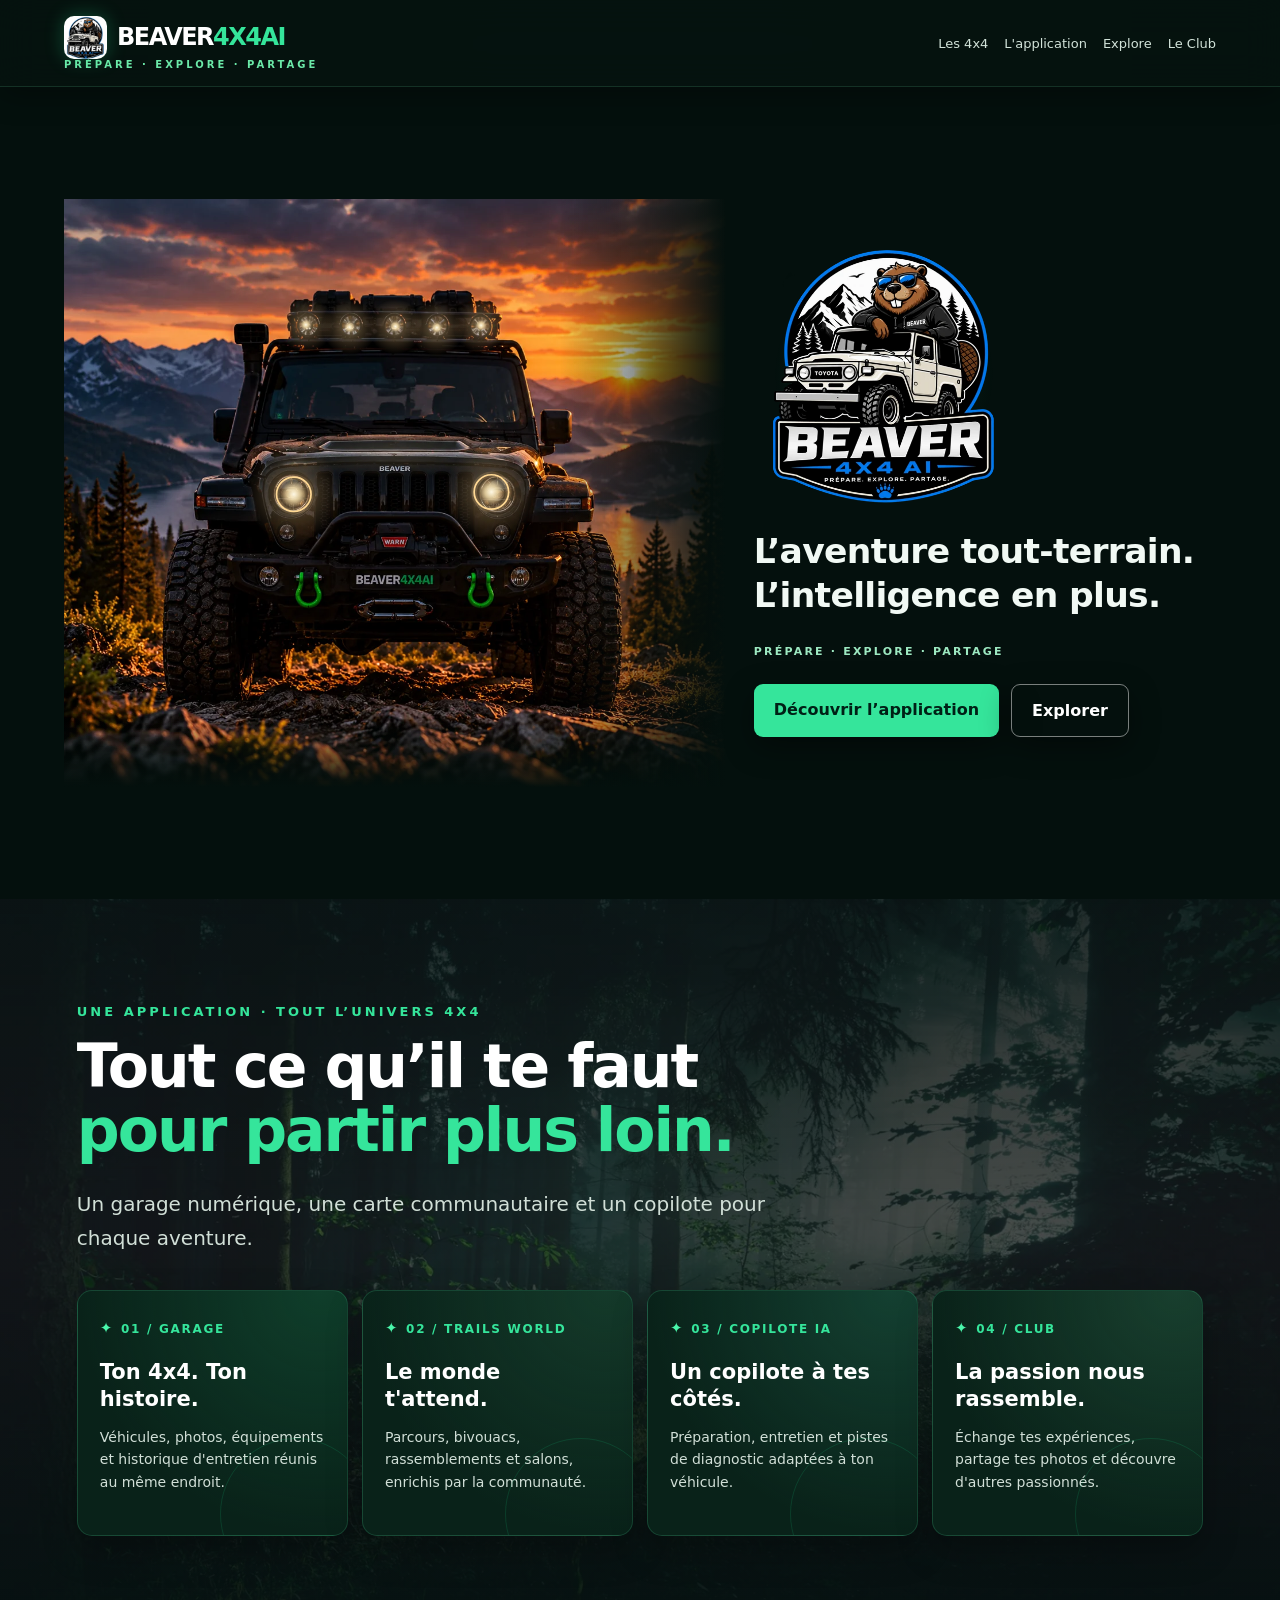
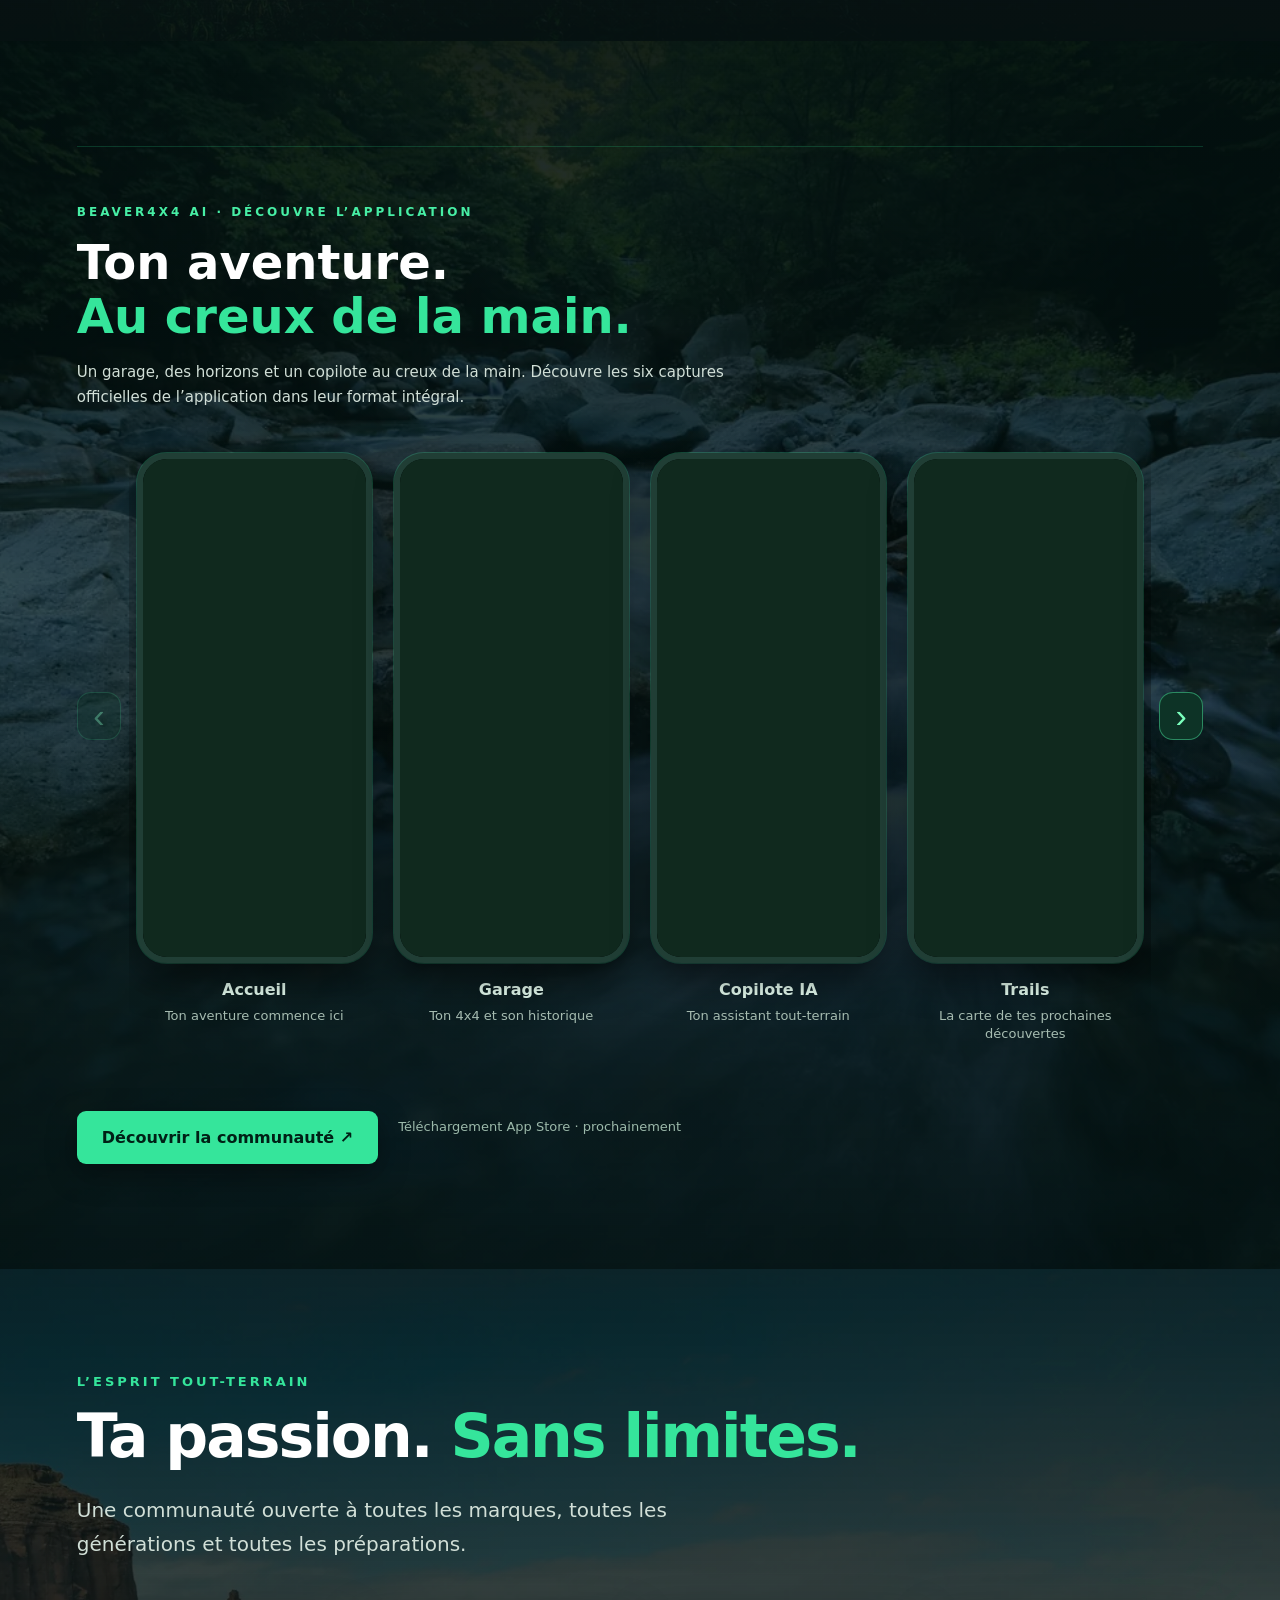
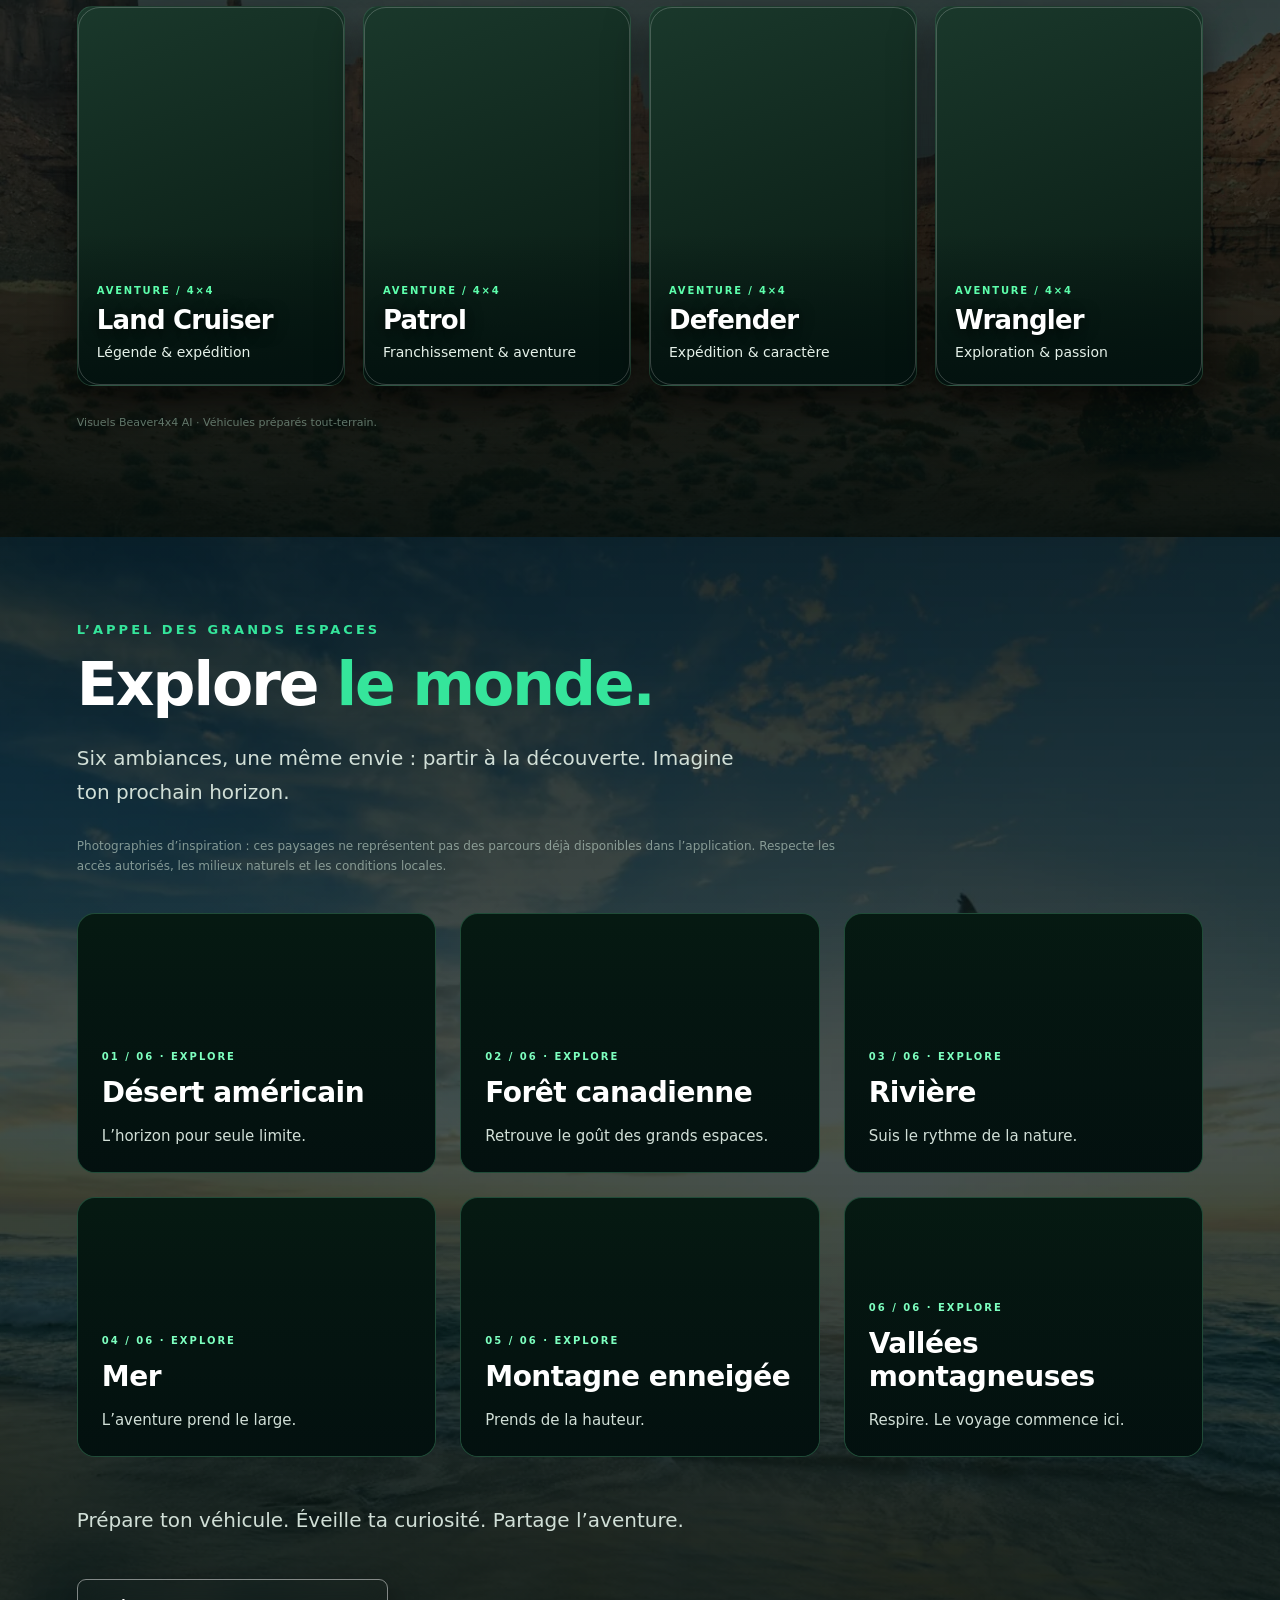
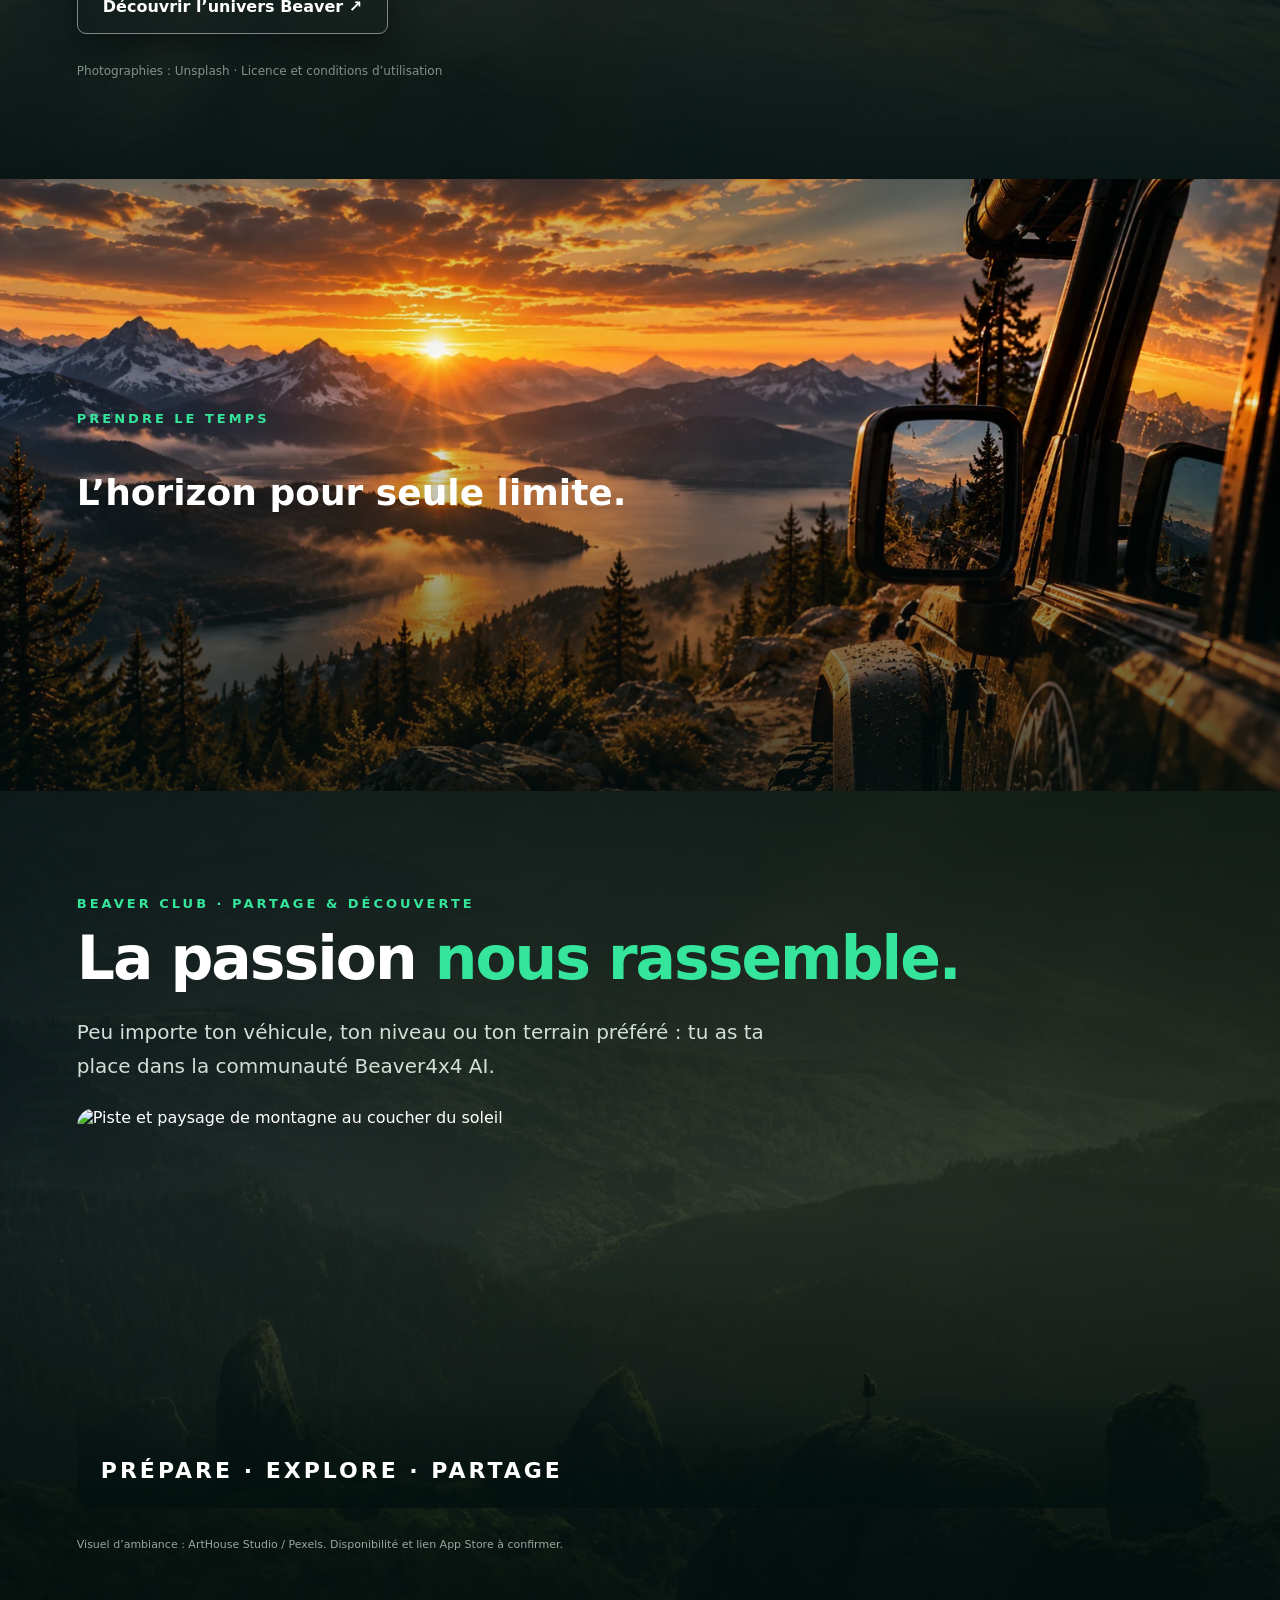
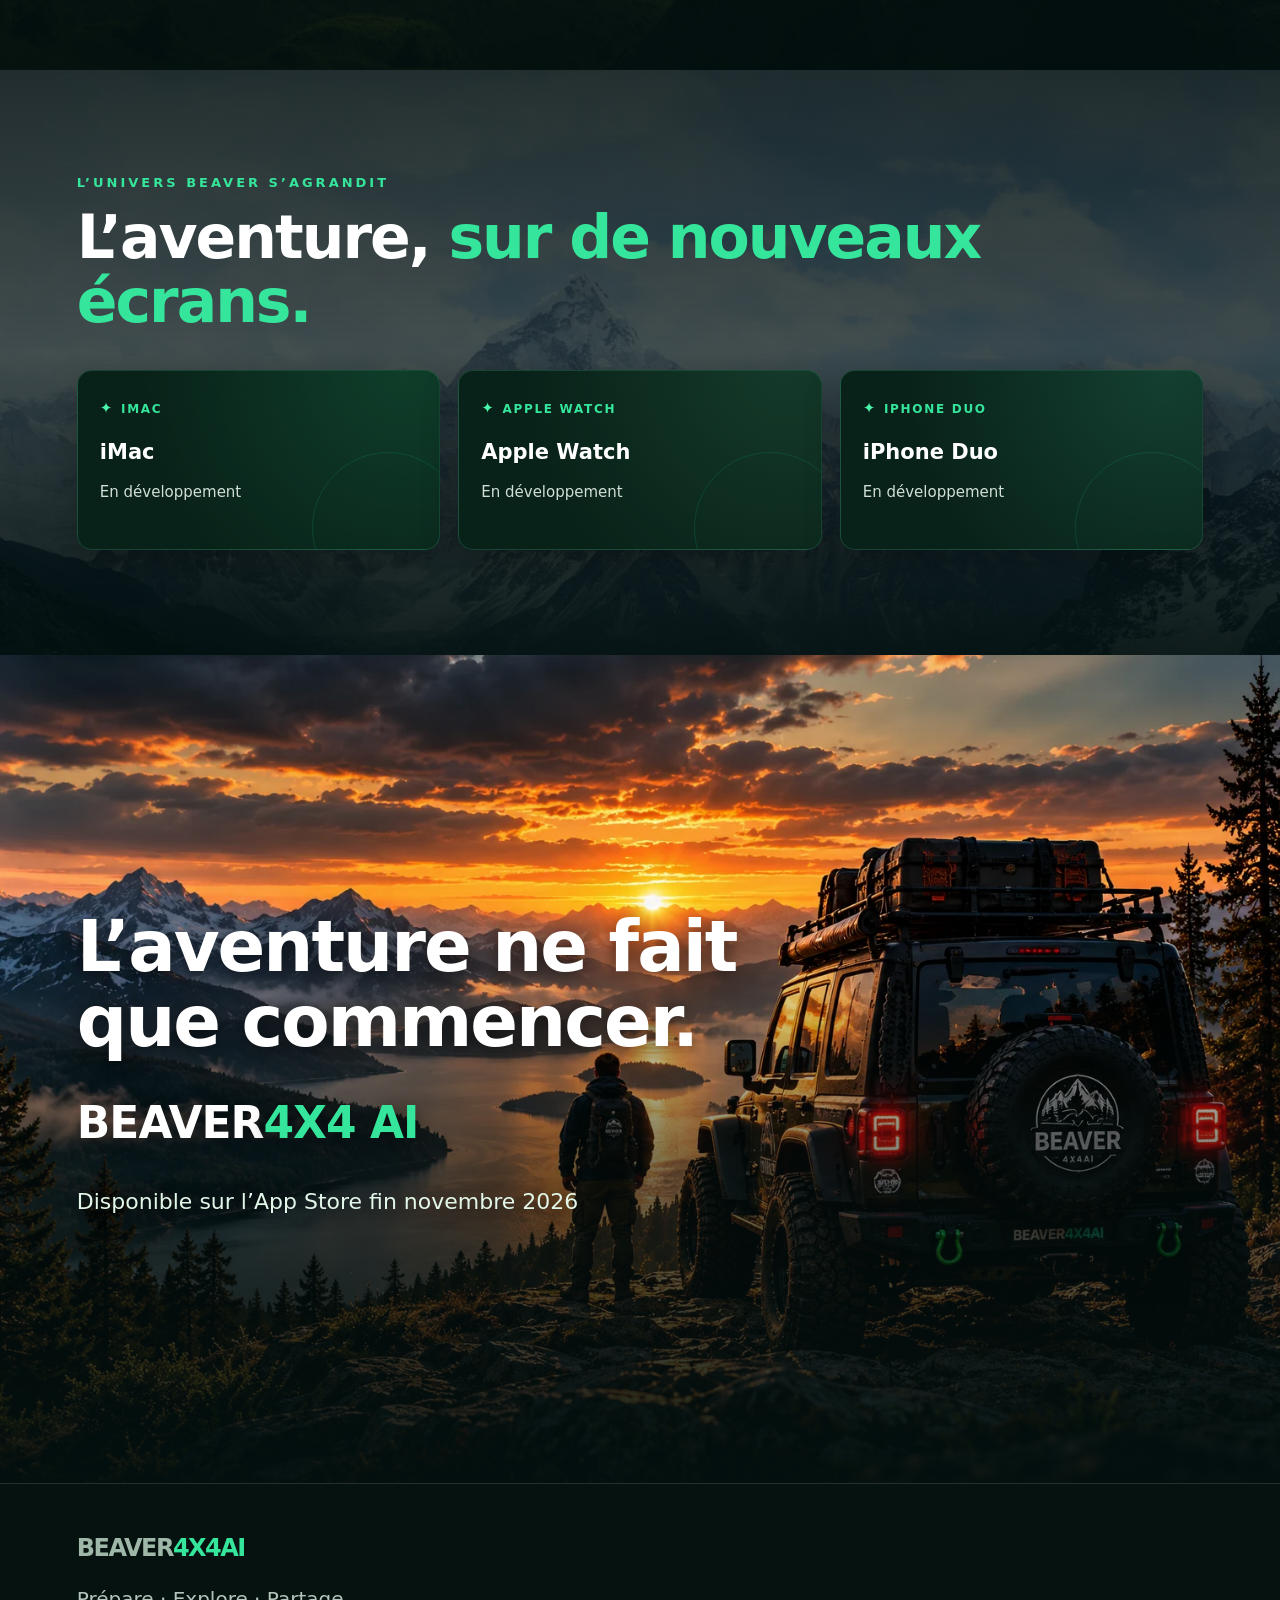
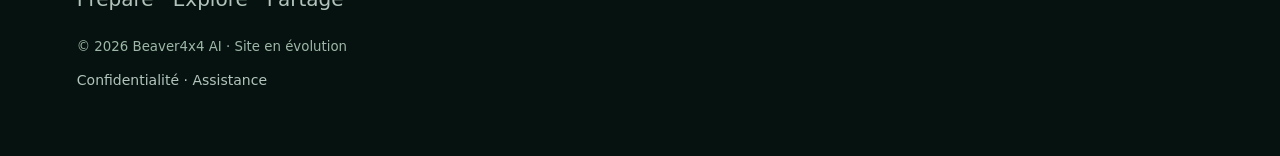
==== commit e8a266cf: "Integrate transparent welcome badge and reveal it after ignition" ====
--- a/index.html
+++ b/index.html
@@ -1,6 +1,6 @@
-<!doctype html><html lang="fr"><head><meta charset="utf-8"><meta name="viewport" content="width=device-width,initial-scale=1"><meta name="theme-color" content="#04150f"><title>Beaver4x4 AI — Prépare · Explore · Partage</title><style>:root{color-scheme:dark;--bg:#04150f;--panel:#0b261c;--green:#18dc87;--muted:#adc1b7}*{box-sizing:border-box}html{scroll-behavior:smooth}body{margin:0;background:var(--bg);color:#fff;font-family:system-ui,-apple-system,Arial,sans-serif}header{position:sticky;top:0;z-index:10;background:#04150ff2;backdrop-filter:blur(18px);border-bottom:1px solid #ffffff24;padding:12px 5%;display:flex;align-items:center;justify-content:space-between}.logo{font-size:24px;font-weight:900;letter-spacing:-1px}.logo span,h1 em,h2 em{color:var(--green);font-style:normal}.tag{font-size:10px;letter-spacing:3px;color:#6be9a8;font-weight:700}nav{display:flex;gap:16px}a{color:inherit;text-decoration:none}nav a{font-size:13px;color:#d2e3d9}nav a:hover{color:var(--green)}.mobile-menu{display:none}.mobile-menu summary{cursor:pointer;list-style:none;border:1px solid #ffffff40;border-radius:12px;padding:10px 14px;font-weight:800;color:var(--green)}.mobile-menu summary::-webkit-details-marker{display:none}.mobile-menu .menu-links{position:absolute;right:5%;top:calc(100% - 2px);background:#092219;border:1px solid #ffffff35;border-radius:14px;padding:12px;min-width:190px;box-shadow:0 18px 35px #0008}.menu-links a{display:block;padding:13px 12px;font-size:15px}.menu-links a:hover{color:var(--green)}section[id]{scroll-margin-top:90px}.btn:hover{filter:brightness(1.1)}.btn:focus-visible,a:focus-visible,summary:focus-visible{outline:3px solid #fff;outline-offset:3px}.hero{min-height:75vh;display:flex;align-items:end;padding:90px 6% 70px;background:linear-gradient(0deg,#04150f 1%,#04150f55 65%,#04150f99),url('https://images.pexels.com/photos/6336036/pexels-photo-6336036.jpeg?auto=compress&cs=tinysrgb&w=1800') center/cover}.wrap{max-width:1150px;margin:auto}.eyebrow{color:var(--green);font-size:13px;letter-spacing:4px;font-weight:800;text-transform:uppercase}h1{font-size:clamp(46px,8vw,94px);line-height:1.02;letter-spacing:-3px;max-width:850px;margin:20px 0}h2{font-size:clamp(34px,5vw,60px);letter-spacing:-2px;line-height:1.07;margin:15px 0 25px}p{color:var(--muted);font-size:clamp(16px,2vw,20px);line-height:1.7;max-width:690px}.btn{display:inline-block;background:var(--green);color:#002016;border-radius:12px;padding:17px 25px;font-weight:800;margin-top:22px}.outline{border:1px solid #587769;background:transparent;color:#fff;margin-left:8px}section{padding:95px 6%}.alt{background:#092219}.grid{display:grid;grid-template-columns:repeat(4,1fr);gap:18px;margin-top:36px}.vehicle{min-height:315px;border:1px solid #ffffff20;border-radius:22px;overflow:hidden;background:#143326;display:flex;flex-direction:column;justify-content:end;position:relative}.vehicle img{position:absolute;inset:0;width:100%;height:100%;object-fit:cover;transition:transform .45s ease}.vehicle:hover img{transform:scale(1.06)}.vehicle:after{content:"";position:absolute;inset:0;background:linear-gradient(transparent 30%,#03120fea)}.vehicle .info{position:relative;z-index:1;padding:22px}.vehicle strong{font-size:23px}.vehicle small{display:block;color:#c5d7ce;margin-top:7px}.features{display:grid;grid-template-columns:repeat(2,1fr);gap:20px;margin-top:35px}.feature{padding:35px;border:1px solid #ffffff22;background:radial-gradient(circle at 90% 0%,#17664470,transparent 55%),#103126;border-radius:24px;transition:transform .2s,border-color .2s}.feature:hover{transform:translateY(-4px);border-color:#18dc8780}.feature b{font-size:26px}.feature p{font-size:16px}.feature .num{color:var(--green);letter-spacing:3px;font-size:13px}.photo{height:290px;border-radius:18px;overflow:hidden;margin-top:25px}.photo img{width:100%;height:100%;object-fit:cover}.notice{font-size:12px;color:#829c8d;margin-top:28px}footer{padding:50px 6%;border-top:1px solid #ffffff20;color:#9eb7a8}@media(max-width:760px){header{padding:10px 5%}.logo{font-size:21px}.tag{font-size:8px;letter-spacing:2px}nav{display:none}.mobile-menu{display:block}.grid{grid-template-columns:repeat(2,1fr)}.vehicle{min-height:245px}.features{grid-template-columns:1fr}.hero{min-height:70vh}.outline{margin-left:0}section{padding:70px 5%}}@media(max-width:400px){.grid{gap:10px}.vehicle{min-height:220px}.vehicle .info{padding:14px}.vehicle strong{font-size:19px}}.intro{position:fixed;inset:0;z-index:100;background:radial-gradient(circle at 50% 55%,#164832,#04150f 70%);display:grid;place-items:center;pointer-events:none;animation:introOut .75s ease 1.9s both}.intro-inner{text-align:center;animation:introIn 1.25s cubic-bezier(.2,.8,.2,1) both}.intro-mark{width:110px;height:110px;margin:0 auto 24px;border:2px solid #18dc87;border-radius:26px;display:grid;place-items:center;box-shadow:0 0 70px #18dc8740;transform:rotate(-7deg);font-size:50px;font-weight:1000;color:#18dc87}.intro-word{font-size:clamp(30px,7vw,60px);font-weight:900;letter-spacing:-2px}.intro-word span{color:#18dc87}.intro-sub{color:#a4e5c4;letter-spacing:4px;font-size:11px;margin-top:12px}.hero .eyebrow,.hero h1,.hero p,.hero .btn{animation:riseIn .8s both}.hero h1{animation-delay:.12s}.hero p{animation-delay:.22s}.hero .btn{animation-delay:.32s}.hero{position:relative;overflow:hidden}.hero:before{content:"";position:absolute;inset:0;background:linear-gradient(105deg,transparent 35%,#18dc870b 50%,transparent 65%);transform:translateX(-100%);animation:shine 6s ease-in-out 2.7s infinite;pointer-events:none}.terrain{position:absolute;right:5%;bottom:9%;width:180px;height:70px;opacity:.35;pointer-events:none;animation:terrainFloat 5s ease-in-out infinite}.terrain svg{width:100%;height:100%;filter:drop-shadow(0 0 12px #18dc8780)}.vehicle{isolation:isolate}.vehicle:before{content:"";position:absolute;z-index:1;inset:0;border:1px solid transparent;border-radius:22px;transition:border-color .3s}.vehicle:hover:before{border-color:#18dc87}.feature .num:before{content:"✦ ";font-size:15px}.feature{position:relative;overflow:hidden}.feature:after{content:"";position:absolute;right:-25px;bottom:-55px;width:150px;height:150px;border:1px solid #18dc8725;border-radius:50%;pointer-events:none}.scroll-cue{position:absolute;bottom:18px;left:50%;transform:translateX(-50%);font-size:12px;color:#9bd6b4;letter-spacing:2px;animation:cue 2s infinite}@keyframes introIn{from{opacity:0;transform:scale(.72)}to{opacity:1;transform:scale(1)}}@keyframes introOut{to{opacity:0;visibility:hidden}}@keyframes riseIn{from{opacity:0;transform:translateY(25px)}to{opacity:1;transform:translateY(0)}}@keyframes shine{0%,70%,100%{transform:translateX(-100%)}85%{transform:translateX(100%)}}@keyframes terrainFloat{50%{transform:translateY(-10px)}}@keyframes cue{50%{opacity:.35;transform:translate(-50%,7px)}}@media(max-width:760px){.terrain{right:4%;bottom:5%;width:110px;opacity:.2}.scroll-cue{display:none}}@media(prefers-reduced-motion:reduce){.intro{display:none}.hero .eyebrow,.hero h1,.hero p,.hero .btn,.terrain,.scroll-cue,.hero:before{animation:none!important}html{scroll-behavior:auto}} .vehicle{box-shadow:0 18px 42px #0008;transition:transform .35s,box-shadow .35s;border-color:#8bdbb42b}.vehicle:hover{transform:translateY(-6px);box-shadow:0 25px 55px #000b}.vehicle img{filter:saturate(1.22) contrast(1.12) brightness(.93);transform:scale(1.09);transition:transform .8s cubic-bezier(.2,.7,.2,1),filter .6s}.vehicle:hover img{transform:scale(1.16);filter:saturate(1.3) contrast(1.15)}.vehicle:after{background:linear-gradient(180deg,#03120f08 15%,#03120f18 40%,#03120ff0 100%)}.vehicle .info{padding:25px 20px 24px}.vehicle strong{font-size:clamp(23px,2.5vw,30px);letter-spacing:-.8px;line-height:1.1;display:block;text-shadow:0 2px 16px #000c}.vehicle small{font-size:14px;color:#e5f1e9;line-height:1.45}.vehicle .info:before{content:"EXPLORE  /  4×4";display:block;color:#5dffac;font-size:10px;letter-spacing:2.2px;font-weight:900;margin-bottom:10px}.vehicle:before{border:1px solid #ffffff35!important;pointer-events:none}.vehicle:nth-child(1) img{object-position:54% center}.vehicle:nth-child(2) img{object-position:52% center}.vehicle:nth-child(3) img{object-position:50% center}.vehicle:nth-child(4) img{object-position:55% center}@media(max-width:760px){.vehicle{min-height:290px}.vehicle .info{padding:18px 15px 20px}.vehicle strong{font-size:23px}.vehicle small{font-size:13px}.vehicle .info:before{font-size:9px;letter-spacing:1.5px}}@media(max-width:400px){.vehicle{min-height:260px}.vehicle strong{font-size:21px}}/* Beaver V7 — premium cinematic landing page */:root{--bg:#05100e;--panel:#0c211b;--green:#35e59b;--muted:#b2c4bc}body{background:#05100e;background-image:radial-gradient(ellipse at 50% 15%,#0b32261a,transparent 65%)}header{background:#06130ff0;padding:16px 5%;border-bottom:1px solid #70edb324;box-shadow:0 8px 30px #0005}.logo{letter-spacing:-1.5px}.hero{min-height:85vh;padding:125px 6% 85px;background:linear-gradient(90deg,#03100ef5 0%,#03100ecb 38%,#03100e40 85%),linear-gradient(0deg,#04150f 0%,transparent 38%),url('https://images.pexels.com/photos/163848/road-mountains-sunset-path-163848.jpeg?auto=compress&cs=tinysrgb&w=1600') center/cover}.hero .wrap{max-width:1180px}.hero h1{font-size:clamp(54px,9vw,115px);letter-spacing:-5px;line-height:1;margin:14px 0 18px;max-width:1000px;text-shadow:0 8px 35px #0009}.hero-headline{font-size:clamp(25px,3.7vw,46px);line-height:1.16;letter-spacing:-1px;margin:0 0 20px;font-weight:800;max-width:620px}.hero p{font-size:clamp(16px,2vw,19px);max-width:530px;color:#e2ebe7;line-height:1.6}.eyebrow{letter-spacing:3px}.btn{border-radius:9px;box-shadow:0 10px 30px #0006}.outline{backdrop-filter:blur(12px);border-color:#ffffff77}section{padding:105px 6%}h2{letter-spacing:-2px}.grid{gap:18px;margin-top:45px}.vehicle{min-height:380px;border-radius:15px;box-shadow:0 18px 42px #0009}.vehicle:after{background:linear-gradient(180deg,#0000 15%,#00160c08 38%,#00120ef5 100%)}.vehicle img{filter:contrast(1.13) saturate(1.18)}.vehicle .info{padding:25px}.vehicle .info:before{content:"BEAVER / EXPLORER";letter-spacing:1.8px}.vehicle strong{font-size:26px}.vehicle small{font-size:14px}.alt{background:radial-gradient(circle at 50% 0%,#0c3c2b60,transparent 65%),#061713}.features{grid-template-columns:repeat(4,1fr);gap:14px}.feature{padding:28px 22px;min-height:245px;background:linear-gradient(145deg,#0b3024,#071b16);border:1px solid #53e6a62e;border-radius:15px}.feature b{display:block;font-size:21px;line-height:1.25;margin-top:22px}.feature p{font-size:14px;line-height:1.6}.feature .num{font-size:12px}.photo{height:400px;border-radius:18px;position:relative}.photo img{filter:contrast(1.1) saturate(1.15);object-position:center}.photo:after{content:"PRÉPARE  ·  EXPLORE  ·  PARTAGE";position:absolute;inset:auto 0 0;padding:60px 24px 25px;background:linear-gradient(transparent,#02110fdc);color:#fff;font-weight:900;letter-spacing:3px;font-size:clamp(13px,2vw,22px)}.notice{font-size:11px;line-height:1.65;opacity:.72}.notice a{text-decoration:none!important}.notice a:hover{text-decoration:underline!important}footer{background:#06120f} @media(max-width:900px){.features{grid-template-columns:repeat(2,1fr)}}@media(max-width:760px){.hero{min-height:75vh;padding:100px 5% 75px;background-position:55% center}.hero h1{font-size:clamp(46px,11vw,75px);letter-spacing:-3px}.hero-headline{font-size:27px}.hero p{max-width:430px}.vehicle{min-height:310px}.features{grid-template-columns:repeat(2,1fr);gap:12px}.feature{min-height:230px;padding:22px 16px}.feature b{font-size:18px}.feature p{font-size:13px}.photo{height:280px}section{padding:78px 5%}}@media(max-width:400px){.vehicle{min-height:275px}.feature{padding:18px 14px}.hero h1{font-size:46px}.hero-headline{font-size:24px}}.hero{background:linear-gradient(90deg,#03100ef0 0%,#03100eaa 40%,#03100e22 100%),linear-gradient(0deg,#04150f 0%,transparent 45%),url('https://images.pexels.com/photos/6336036/pexels-photo-6336036.jpeg?auto=compress&cs=tinysrgb&w=1800') center 53%/cover}.vehicle img{filter:contrast(1.16) saturate(1.2);object-position:center center}.vehicle:nth-child(1) img,.vehicle:nth-child(2) img,.vehicle:nth-child(3) img,.vehicle:nth-child(4) img{object-position:center center}@media(max-width:760px){.hero{background-position:62% center}}/* V8 — adventure photography and mobile refinement */.hero{background:linear-gradient(90deg,#03100eea 0%,#03100e9c 45%,#03100e26 100%),linear-gradient(0deg,#04150f 0%,transparent 45%),url('https://images.pexels.com/photos/6336036/pexels-photo-6336036.jpeg?auto=compress&cs=tinysrgb&w=1800') center 54%/cover}.vehicle img{object-position:center center!important}.vehicle{min-height:390px}.vehicle:after{background:linear-gradient(180deg,#00100a12 10%,#00100a20 48%,#00100af7 100%)}.vehicle .info:before{content:"AVENTURE / 4×4";font-size:10px}.photo img{object-position:center 57%}.feature .num{font-weight:800;letter-spacing:1.7px}.feature .num:before{content:"✦  ";color:#4af6ab}.feature{box-shadow:0 15px 35px #0004}.feature:nth-child(1){background:radial-gradient(circle at 90% 0%,#1c754d55,transparent 70%),#092219}.feature:nth-child(2){background:radial-gradient(circle at 90% 0%,#2b684b55,transparent 70%),#092219}.feature:nth-child(3){background:radial-gradient(circle at 90% 0%,#2a7b6155,transparent 70%),#092219}.feature:nth-child(4){background:radial-gradient(circle at 90% 0%,#37795855,transparent 70%),#092219}@media(max-width:760px){.hero{background-position:57% center;min-height:68vh;padding:76px 5% 72px}.hero h1{font-size:clamp(42px,10vw,68px)}.hero-headline{font-size:clamp(23px,6vw,29px)}.hero p{font-size:16px}.hero .btn{padding:15px 18px;margin-top:14px}.grid{gap:12px}.vehicle{min-height:300px}.vehicle .info{padding:17px 14px 20px}.vehicle strong{font-size:clamp(19px,5vw,25px)}.vehicle small{font-size:12px}.vehicle .info:before{font-size:9px;letter-spacing:1px}.features{gap:12px}.feature{min-height:220px}.feature .num{font-size:11px;letter-spacing:.5px}.photo{height:280px}}@media(max-width:400px){.vehicle{min-height:270px}.hero h1{font-size:43px}.vehicle .info{padding:15px 12px}}/* V9 : cadrage complet des vrais modèles, sans découper les carrosseries */.vehicle{background:linear-gradient(155deg,#19382c 0%,#091e17 60%,#04110e 100%)}.vehicle img{inset:0 0 auto 0;width:100%;height:76%;object-fit:contain!important;object-position:center center!important;transform:none!important;filter:contrast(1.07) saturate(1.13)!important}.vehicle:hover img{transform:scale(1.025)!important}.vehicle:after{background:linear-gradient(180deg,#03120f00 25%,#03120f18 52%,#03120ff2 82%,#03120fff 100%)}.vehicle .info{padding-bottom:22px}@media(max-width:760px){.vehicle{min-height:285px}.vehicle img{height:73%}.vehicle .info{padding:14px 13px 18px}.vehicle strong{font-size:clamp(18px,4.8vw,24px)}}@media(max-width:400px){.vehicle{min-height:260px}.vehicle img{height:71%}}/* V10: uploaded official images */.brand-emblem{width:43px;height:43px;object-fit:contain;vertical-align:middle;margin-right:10px;border-radius:10px}.intro-mark{padding:0!important;overflow:hidden!important}.vehicle:nth-child(1) img,.vehicle:nth-child(4) img{object-fit:contain!important;object-position:center center!important;height:76%}@media(max-width:760px){.brand-emblem{width:33px;height:33px;margin-right:7px}.vehicle:nth-child(1) img,.vehicle:nth-child(4) img{height:73%}}/* V11 · premium off-road identity and tighter mobile layout */.intro{background:radial-gradient(circle at 50% 48%,#194a35,#03100c 72%)}.intro-mark{width:138px!important;height:138px!important;transform:none!important;border:2px solid #56f6aa55!important;border-radius:26px!important;box-shadow:0 0 0 9px #25e99c0c,0 0 70px #22e79750!important;animation:beaverBadge 1.7s cubic-bezier(.16,1,.3,1) both}.intro-mark img{width:100%;height:100%;object-fit:contain;filter:drop-shadow(0 8px 16px #0009)}.intro-inner:after{content:"";display:block;width:210px;height:4px;border-radius:5px;background:linear-gradient(90deg,transparent,#34e99c,transparent);margin:20px auto 0;animation:trailSweep 1.7s ease both}.brand-emblem{filter:drop-shadow(0 0 9px #27ef9744);transition:transform .45s ease,filter .45s ease}.logo:hover .brand-emblem{transform:rotate(-7deg) scale(1.12);filter:drop-shadow(0 0 16px #27ef9788)}@keyframes beaverBadge{0%{opacity:0;transform:translateY(28px) scale(.7) rotate(-10deg);filter:blur(8px)}55%{opacity:1;filter:blur(0)}80%{transform:translateY(-4px) scale(1.06) rotate(2deg)}100%{transform:translateY(0) scale(1) rotate(0)}}@keyframes trailSweep{from{opacity:0;transform:scaleX(.05)}to{opacity:1;transform:scaleX(1)}}#vehicules,#club{position:relative;isolation:isolate;overflow:hidden}#vehicules:before,#club:before{content:"";position:absolute;z-index:-1;pointer-events:none;width:210px;height:520px;top:5%;right:-36px;background-image:url("data:image/svg+xml,%3Csvg%20xmlns%3D%22http%3A%2F%2Fwww.w3.org%2F2000%2Fsvg%22%20width%3D%22160%22%20height%3D%22340%22%20viewBox%3D%220%200%20160%20340%22%3E%3Cg%20stroke%3D%22%236beaab%22%20stroke-width%3D%227%22%20stroke-linecap%3D%22round%22%20fill%3D%22none%22%20opacity%3D%22.9%22%3E%3Cpath%20d%3D%22M38%200V340M122%200V340%22%20stroke-width%3D%223%22%20stroke-dasharray%3D%228%2013%22%2F%3E%3Cpath%20d%3D%22M14%20-5l49%2022M97%2017l49-22%22%2F%3E%3Cpath%20d%3D%22M14%2025l49%2022M97%2047l49-22%22%2F%3E%3Cpath%20d%3D%22M14%2055l49%2022M97%2077l49-22%22%2F%3E%3Cpath%20d%3D%22M14%2085l49%2022M97%20107l49-22%22%2F%3E%3Cpath%20d%3D%22M14%20115l49%2022M97%20137l49-22%22%2F%3E%3Cpath%20d%3D%22M14%20145l49%2022M97%20167l49-22%22%2F%3E%3Cpath%20d%3D%22M14%20175l49%2022M97%20197l49-22%22%2F%3E%3Cpath%20d%3D%22M14%20205l49%2022M97%20227l49-22%22%2F%3E%3Cpath%20d%3D%22M14%20235l49%2022M97%20257l49-22%22%2F%3E%3Cpath%20d%3D%22M14%20265l49%2022M97%20287l49-22%22%2F%3E%3Cpath%20d%3D%22M14%20295l49%2022M97%20317l49-22%22%2F%3E%3Cpath%20d%3D%22M14%20325l49%2022M97%20347l49-22%22%2F%3E%3C%2Fg%3E%3C%2Fsvg%3E");background-repeat:repeat-y;background-size:140px auto;opacity:.11;transform:rotate(-22deg)}#club:before{left:-65px;right:auto;top:8%;transform:rotate(19deg);opacity:.08}.vehicle{background:linear-gradient(160deg,#1a382b,#061710)!important;display:flex;flex-direction:column;justify-content:flex-end}.vehicle img{height:76%!important;width:100%;object-fit:contain!important;object-position:center center!important}.vehicle:after{background:linear-gradient(180deg,transparent 35%,#04150f2e 58%,#03120ff8 81%,#03120f 100%)}.vehicle .info{padding:22px 19px 23px}.grid{align-items:stretch}.vehicle:hover{box-shadow:0 20px 48px #000b,0 0 0 1px #43f5a755}@media(max-width:760px){#vehicules:before{right:-90px;opacity:.07}.grid{gap:12px}.vehicle{min-height:310px!important;border-radius:19px}.vehicle img{height:74%!important}.vehicle .info{padding:17px 14px 20px}.vehicle strong{font-size:clamp(19px,5vw,25px)}.vehicle small{font-size:12px}.vehicle .info:before{font-size:9px;letter-spacing:1px}.intro-mark{width:118px!important;height:118px!important}}@media(max-width:400px){.vehicle{min-height:275px!important}.vehicle img{height:72%!important}.grid{gap:10px}.vehicle .info{padding:13px 11px 16px}.vehicle strong{font-size:19px}}@media(prefers-reduced-motion:reduce){.intro-mark,.intro-inner:after{animation:none!important}.brand-emblem{transition:none}}/* V12 — cinematic tread intro, navigation transition and app previews */.intro{overflow:hidden!important}.intro-inner{position:relative;z-index:2}.intro-tire{position:absolute;z-index:1;top:-35%;bottom:-35%;width:120px;background-image:url("data:image/svg+xml,%3Csvg%20xmlns%3D%22http%3A%2F%2Fwww.w3.org%2F2000%2Fsvg%22%20width%3D%22120%22%20height%3D%22320%22%20viewBox%3D%220%200%20120%20320%22%3E%3Cg%20fill%3D%22none%22%20stroke%3D%22%2337e99d%22%20stroke-width%3D%227%22%20stroke-linecap%3D%22round%22%3E%3Cpath%20d%3D%22M10%200l43%2019M67%2019l43-19%22%2F%3E%3Cpath%20d%3D%22M10%2032l43%2019M67%2051l43-19%22%2F%3E%3Cpath%20d%3D%22M10%2064l43%2019M67%2083l43-19%22%2F%3E%3Cpath%20d%3D%22M10%2096l43%2019M67%20115l43-19%22%2F%3E%3Cpath%20d%3D%22M10%20128l43%2019M67%20147l43-19%22%2F%3E%3Cpath%20d%3D%22M10%20160l43%2019M67%20179l43-19%22%2F%3E%3Cpath%20d%3D%22M10%20192l43%2019M67%20211l43-19%22%2F%3E%3Cpath%20d%3D%22M10%20224l43%2019M67%20243l43-19%22%2F%3E%3Cpath%20d%3D%22M10%20256l43%2019M67%20275l43-19%22%2F%3E%3Cpath%20d%3D%22M10%20288l43%2019M67%20307l43-19%22%2F%3E%3Cpath%20d%3D%22M10%20320l43%2019M67%20339l43-19%22%2F%3E%3Cpath%20d%3D%22M58%200v320M62%200v320%22%20stroke-width%3D%222%22%20stroke-dasharray%3D%228%2011%22%2F%3E%3C%2Fg%3E%3C%2Fsvg%3E");background-size:120px 320px;opacity:0;filter:drop-shadow(0 0 15px #30f1a455);pointer-events:none;animation:tireEntry 1.7s cubic-bezier(.2,.7,.2,1) both}.intro-tire-left{left:calc(50% - 235px);transform:rotate(-16deg)}.intro-tire-right{right:calc(50% - 235px);transform:rotate(16deg);animation-delay:.14s}@keyframes tireEntry{0%{opacity:0;background-position:0 -340px}32%{opacity:.18}75%{opacity:.32}100%{opacity:.10;background-position:0 150px}}.intro-mark{animation:beaverBadge 1.45s cubic-bezier(.16,1,.3,1) both!important}.intro-word{animation:logoWordReveal 1.3s .22s both}@keyframes logoWordReveal{from{opacity:0;transform:translateY(14px);filter:blur(5px)}to{opacity:1;transform:translateY(0);filter:blur(0)}}.route-transition{position:fixed;z-index:90;inset:0;pointer-events:none;opacity:0;visibility:hidden;background:linear-gradient(110deg,#04150fe8,#08271de8);transition:opacity .2s,visibility .2s}.route-transition:before,.route-transition:after{content:"";position:absolute;top:-40%;bottom:-40%;width:120px;background:url("data:image/svg+xml,%3Csvg%20xmlns%3D%22http%3A%2F%2Fwww.w3.org%2F2000%2Fsvg%22%20width%3D%22120%22%20height%3D%22320%22%20viewBox%3D%220%200%20120%20320%22%3E%3Cg%20fill%3D%22none%22%20stroke%3D%22%2337e99d%22%20stroke-width%3D%227%22%20stroke-linecap%3D%22round%22%3E%3Cpath%20d%3D%22M10%200l43%2019M67%2019l43-19%22%2F%3E%3Cpath%20d%3D%22M10%2032l43%2019M67%2051l43-19%22%2F%3E%3Cpath%20d%3D%22M10%2064l43%2019M67%2083l43-19%22%2F%3E%3Cpath%20d%3D%22M10%2096l43%2019M67%20115l43-19%22%2F%3E%3Cpath%20d%3D%22M10%20128l43%2019M67%20147l43-19%22%2F%3E%3Cpath%20d%3D%22M10%20160l43%2019M67%20179l43-19%22%2F%3E%3Cpath%20d%3D%22M10%20192l43%2019M67%20211l43-19%22%2F%3E%3Cpath%20d%3D%22M10%20224l43%2019M67%20243l43-19%22%2F%3E%3Cpath%20d%3D%22M10%20256l43%2019M67%20275l43-19%22%2F%3E%3Cpath%20d%3D%22M10%20288l43%2019M67%20307l43-19%22%2F%3E%3Cpath%20d%3D%22M10%20320l43%2019M67%20339l43-19%22%2F%3E%3Cpath%20d%3D%22M58%200v320M62%200v320%22%20stroke-width%3D%222%22%20stroke-dasharray%3D%228%2011%22%2F%3E%3C%2Fg%3E%3C%2Fsvg%3E") center / 120px 320px repeat-y;opacity:.42;filter:drop-shadow(0 0 12px #2bfaac44)}.route-transition:before{left:32%;transform:rotate(-14deg)}.route-transition:after{right:32%;transform:rotate(14deg)}.route-transition.is-active{visibility:visible;opacity:1;animation:routePass .55s ease both}@keyframes routePass{0%{opacity:0;clip-path:inset(0 100% 0 0)}35%{opacity:.86;clip-path:inset(0 0 0 0)}70%{opacity:.65}100%{opacity:0;clip-path:inset(0 0 0 100%)}}html{scroll-behavior:smooth}section[id]{scroll-margin-top:110px}.app-showcase{margin-top:75px;padding-top:54px;border-top:1px solid #2cd99133}.showcase-intro{max-width:720px;margin-bottom:30px}.showcase-kicker{color:#47eea5;font-size:12px;letter-spacing:3px;font-weight:800}.showcase-intro h3{font-size:clamp(30px,4vw,48px);line-height:1.12;margin:16px 0}.showcase-intro h3 em{color:#35e59b;font-style:normal}.showcase-intro p{font-size:15px;line-height:1.7;color:#a9c3b6}.phone-gallery{display:grid;grid-template-columns:repeat(4,minmax(0,1fr));gap:18px}.phone-item{text-align:center;min-width:0}.phone-shell{margin:auto;max-width:235px;aspect-ratio:9/18.5;border:6px solid #203e35;border-radius:34px;background:#030d0a;box-shadow:0 16px 35px #0008,0 0 0 1px #4cf4ad44;position:relative;padding:5px;overflow:hidden}.phone-notch{position:absolute;z-index:4;top:10px;left:50%;transform:translateX(-50%);width:30%;height:15px;background:#010504;border-radius:0 0 14px 14px}.phone-screen{height:100%;border-radius:25px;overflow:hidden;position:relative;background:#10291e}.phone-screen>img{width:100%;height:100%;object-fit:cover;filter:brightness(.62) saturate(.8)}.phone-overlay{position:absolute;inset:0;background:linear-gradient(0deg,#03140ef5,transparent 65%);display:flex;flex-direction:column;justify-content:end;align-items:start;text-align:left;padding:16px 11px 20px;gap:8px}.phone-overlay span{font-size:9px;color:#65ffc0;letter-spacing:1px}.phone-overlay strong{font-size:clamp(14px,1.8vw,23px);line-height:1.1}.phone-overlay small{font-size:10px;color:#c5dbd0}.phone-title{display:block;margin-top:16px;color:#e8fff3;font-size:14px}.phone-desc{display:block;color:#a7bdb2;font-size:12px;line-height:1.4;margin-top:5px}@media(max-width:760px){.phone-gallery{grid-template-columns:repeat(2,minmax(0,1fr));gap:22px 15px}.phone-shell{max-width:205px}.app-showcase{margin-top:48px;padding-top:38px}.intro-tire-left{left:4%}.intro-tire-right{right:4%}.showcase-intro p{font-size:14px}.phone-overlay{padding:12px 9px 18px}.phone-title{font-size:12px}.phone-desc{font-size:11px}}@media(prefers-reduced-motion:reduce){.intro-tire,.intro-word,.intro-mark,.route-transition{animation:none!important}.route-transition{display:none}html{scroll-behavior:auto}}/* V13 — refined vehicle photo framing and premium motion */.vehicle{min-height:380px!important;overflow:hidden;isolation:isolate}.vehicle img{position:absolute!important;top:0!important;left:0!important;width:100%!important;height:100%!important;object-fit:cover!important;object-position:center 46%!important;transform:scale(1)!important;transition:transform .8s cubic-bezier(.2,.7,.2,1),filter .6s ease!important}.vehicle:nth-child(1) img{object-position:center 51%!important}.vehicle:nth-child(2) img{object-position:center 48%!important}.vehicle:nth-child(3) img{object-position:center 54%!important}.vehicle:nth-child(4) img{object-position:center 48%!important}.vehicle:after{background:linear-gradient(180deg,#00120b00 20%,#00120b10 44%,#00120be6 84%,#00120bfa 100%)!important}.vehicle .info{position:relative;z-index:2}.vehicle:hover img{transform:scale(1.06)!important;filter:contrast(1.07) saturate(1.14)!important}.intro-mark{box-shadow:0 0 0 1px #55ffb566,0 0 25px #22e79755,0 0 90px #22e79728!important}.intro-inner{animation:introFloat 2.1s ease-in-out both}@keyframes introFloat{0%{transform:translateY(18px)}55%{transform:translateY(-5px)}100%{transform:translateY(0)}}.intro-tire{animation-duration:2.05s!important}.route-transition:before,.route-transition:after{background-size:120px 320px}.route-transition.is-active:before{animation:trackSlide .56s ease-out both}.route-transition.is-active:after{animation:trackSlide .56s .06s ease-out both}@keyframes trackSlide{from{background-position:center -260px;opacity:0}35%{opacity:.6}to{background-position:center 250px;opacity:.25}}.phone-shell{transition:transform .4s ease,box-shadow .4s ease}.phone-item:hover .phone-shell{transform:translateY(-9px) rotate(-1deg);box-shadow:0 24px 48px #000b,0 0 0 1px #4cf4ad88}.phone-screen img{object-fit:cover}.phone-item .phone-overlay{pointer-events:none}@media(max-width:760px){.vehicle{min-height:305px!important}.vehicle img{height:100%!important}.vehicle:nth-child(1) img{object-position:53% 50%!important}.vehicle:nth-child(2) img{object-position:50% 50%!important}.vehicle:nth-child(3) img{object-position:50% 50%!important}.vehicle:nth-child(4) img{object-position:50% 50%!important}.vehicle .info{padding:18px 13px 20px}.vehicle strong{font-size:clamp(19px,5vw,25px)}.phone-gallery{gap:20px 14px}}@media(max-width:400px){.vehicle{min-height:285px!important}}@media(prefers-reduced-motion:reduce){.intro-inner,.route-transition:before,.route-transition:after{animation:none!important}.vehicle img,.phone-shell{transition:none!important}}/* V14 cinematic expedition intro & real carousel architecture */.intro{overflow:hidden}.intro-inner{z-index:5!important;transform:translateY(-105px);animation:introCaption 2s ease both!important}.intro-expedition{position:absolute;inset:0;z-index:3;pointer-events:none;overflow:hidden}.expedition-car{position:absolute;bottom:7%;left:50%;width:min(88vw,710px);height:auto;transform:translateX(-50%);filter:drop-shadow(0 16px 17px #000d);animation:expeditionDrive 2.65s cubic-bezier(.16,.65,.18,1) both}.expedition-door-logo{position:absolute;z-index:2;width:clamp(22px,5vw,44px);height:clamp(22px,5vw,44px);object-fit:contain;bottom:calc(7% + min(88vw,710px)*.155);left:calc(50% - min(88vw,710px)*.065);border-radius:5px;animation:doorDrive 2.65s cubic-bezier(.16,.65,.18,1) both}.expedition-ground{position:absolute;bottom:8%;left:0;right:0;height:2px;background:linear-gradient(90deg,transparent,#50e8a770,transparent);box-shadow:0 0 24px #3eec9b66}.expedition-dust{position:absolute;bottom:7%;width:120px;height:65px;border-radius:50%;background:radial-gradient(ellipse,#b8b59a7d,transparent 70%);filter:blur(12px);animation:dustCloud 2.3s .4s ease-out both}.dust-one{left:12%}.dust-two{left:25%;animation-delay:.65s}.expedition-light{position:absolute;bottom:17%;right:0;width:55%;height:25%;background:radial-gradient(ellipse at 70% 50%,#d9d5a21e,transparent 70%);filter:blur(22px)}@keyframes expeditionDrive{0%{transform:translateX(-190%) scale(.82);opacity:0}35%{opacity:1}68%{transform:translateX(-48%) scale(1.02)}85%{transform:translateX(-50%) scale(1)}100%{transform:translateX(-50%) scale(1);opacity:1}}@keyframes doorDrive{0%{transform:translateX(-130vw);opacity:0}35%{opacity:1}68%{transform:translateX(2%)}100%{transform:translateX(0)}}@keyframes dustCloud{0%{opacity:0;transform:translateX(-70px) scale(.2)}50%{opacity:.6}100%{opacity:0;transform:translateX(-160px) scale(2.4)}}@keyframes introCaption{from{opacity:0;transform:translateY(-65px) scale(.94)}to{opacity:1;transform:translateY(-105px) scale(1)}}.intro-tire{opacity:.12}.showcase-carousel{position:relative;padding:0 42px}.showcase-track{display:flex;gap:22px;overflow-x:auto;scroll-snap-type:x mandatory;scroll-padding:12px;padding:12px 8px 26px;scrollbar-width:thin;scrollbar-color:#37d990 #092219;-webkit-overflow-scrolling:touch}.showcase-slide{flex:0 0 clamp(170px,22vw,235px);scroll-snap-align:center;text-align:center;min-width:0}.showcase-slide .phone-shell{width:100%}.showcase-arrow{position:absolute;z-index:3;top:38%;width:37px;height:48px;border-radius:14px;background:#0d3326;border:1px solid #4deda677;color:#7bffbd;font-size:34px;cursor:pointer}.showcase-arrow.prev{left:0}.showcase-arrow.next{right:0}.showcase-arrow:hover{background:#14513a}.showcase-actions{display:flex;align-items:center;flex-wrap:wrap;gap:20px;margin-top:20px}.store-soon{font-size:13px;color:#9cb9aa}.phone-screen>img{filter:brightness(.75) saturate(.9)}.showcase-slide .phone-overlay{background:linear-gradient(0deg,#03140fe8,transparent 55%)}.hero{background-attachment:fixed}.photo img{transition:transform .6s ease}.photo:hover img{transform:scale(1.025)}.scroll-visible{animation:sectionRise .75s ease both}@keyframes sectionRise{from{opacity:.3;transform:translateY(24px)}to{opacity:1;transform:translateY(0)}}@media(max-width:760px){.intro-inner{animation:introCaptionMobile 2s ease both!important}.expedition-car{bottom:13%;width:115vw}.expedition-door-logo{bottom:calc(13% + 115vw*.155);left:calc(50% - 115vw*.065)}.expedition-ground{bottom:14%}.expedition-dust{bottom:13%}@keyframes introCaptionMobile{from{opacity:0;transform:translateY(-75px) scale(.92)}to{opacity:1;transform:translateY(-145px) scale(1)}}.showcase-carousel{padding:0 23px}.showcase-track{gap:15px}.showcase-slide{flex-basis:64vw;max-width:225px}.showcase-arrow{width:27px;height:44px;font-size:25px}.hero{background-attachment:scroll}}@media(prefers-reduced-motion:reduce){.intro-expedition,.intro-inner{animation:none!important}.expedition-car{animation:none!important;transform:translateX(-50%)}.expedition-door-logo{animation:none!important}.expedition-dust{display:none}.hero{background-attachment:scroll}.scroll-visible{animation:none!important}}</style><link rel="stylesheet" href="quality.css?v=20261024-fluide7"><link rel="preload" as="image" href="assets/scene-front-1536.webp" fetchpriority="high"></head><body><header><div><div class="logo"><img src="assets/beaver-logo.webp" alt="" class="brand-emblem">BEAVER<span>4X4AI</span></div><div class="tag">PRÉPARE · EXPLORE · PARTAGE</div></div><nav><a href="#vehicules">Les 4x4</a><a href="#fonctionnalites">L'application</a><a href="#explore">Explore</a><a href="#club">Le Club</a></nav><details class="mobile-menu"><summary aria-label="Ouvrir le menu de navigation">☰ Menu</summary><div class="menu-links"><a href="#vehicules">Les 4x4</a><a href="#fonctionnalites">L’application</a><a href="#explore">Explore</a><a href="#club">Le Club</a></div></details></header><div class="route-transition" aria-hidden="true"></div><main><section class="welcome-hero" id="accueil" aria-labelledby="welcome-title"><div class="welcome-art" role="img" aria-label="Jeep de face au coucher du soleil, phares s’allumant progressivement"><div class="ignition-stage"><svg viewBox="0 0 1152 1024" xmlns="http://www.w3.org/2000/svg" aria-hidden="true"><image href="assets/scene-front-1536.webp" width="1536" height="1024"/></svg><div class="ignition-layer ignition-rings" aria-hidden="true"><svg viewBox="0 0 1152 1024" xmlns="http://www.w3.org/2000/svg" aria-hidden="true"><defs><radialGradient id="lamp-glow-rings"><stop stop-color="#fff9df" stop-opacity=".8"/><stop offset=".25" stop-color="#ffd894" stop-opacity=".32"/><stop offset="1" stop-color="#ffc27a" stop-opacity="0"/></radialGradient><radialGradient id="lamp-core-rings"><stop stop-color="#fff9e6" stop-opacity=".95"/><stop offset=".48" stop-color="#ffe6ae" stop-opacity=".65"/><stop offset="1" stop-color="#ffd290" stop-opacity="0"/></radialGradient><radialGradient id="bonnet-reflection-rings"><stop stop-color="#ffdc9e" stop-opacity=".2"/><stop offset="1" stop-color="#ffdc9e" stop-opacity="0"/></radialGradient></defs><circle cx="400" cy="514" r="30" fill="none" stroke="#ffcb87" stroke-width="10" opacity=".16"/><circle cx="744" cy="510" r="30" fill="none" stroke="#ffcb87" stroke-width="10" opacity=".16"/><g fill="none" stroke="#ffda96" stroke-width="3"><circle cx="400" cy="514" r="30"/><circle cx="744" cy="510" r="30"/></g></svg></div><div class="ignition-layer ignition-headlights" aria-hidden="true"><svg viewBox="0 0 1152 1024" xmlns="http://www.w3.org/2000/svg" aria-hidden="true"><defs><radialGradient id="lamp-glow-headlights"><stop stop-color="#fff9df" stop-opacity=".8"/><stop offset=".25" stop-color="#ffd894" stop-opacity=".32"/><stop offset="1" stop-color="#ffc27a" stop-opacity="0"/></radialGradient><radialGradient id="lamp-core-headlights"><stop stop-color="#fff9e6" stop-opacity=".95"/><stop offset=".48" stop-color="#ffe6ae" stop-opacity=".65"/><stop offset="1" stop-color="#ffd290" stop-opacity="0"/></radialGradient><radialGradient id="bonnet-reflection-headlights"><stop stop-color="#ffdc9e" stop-opacity=".2"/><stop offset="1" stop-color="#ffdc9e" stop-opacity="0"/></radialGradient></defs><g><ellipse cx="572" cy="443" rx="240" ry="42" fill="url(#bonnet-reflection-headlights)"/><circle class="lamp-halo" cx="400" cy="514" r="83" fill="url(#lamp-glow-headlights)"/><circle cx="400" cy="514" r="23" fill="url(#lamp-core-headlights)"/><circle class="lamp-halo" cx="744" cy="510" r="83" fill="url(#lamp-glow-headlights)"/><circle cx="744" cy="510" r="23" fill="url(#lamp-core-headlights)"/></g></svg></div><div class="ignition-layer ignition-roof" aria-hidden="true"><svg viewBox="0 0 1152 1024" xmlns="http://www.w3.org/2000/svg" aria-hidden="true"><defs><radialGradient id="lamp-glow-roof"><stop stop-color="#fff9df" stop-opacity=".8"/><stop offset=".25" stop-color="#ffd894" stop-opacity=".32"/><stop offset="1" stop-color="#ffc27a" stop-opacity="0"/></radialGradient><radialGradient id="lamp-core-roof"><stop stop-color="#fff9e6" stop-opacity=".95"/><stop offset=".48" stop-color="#ffe6ae" stop-opacity=".65"/><stop offset="1" stop-color="#ffd290" stop-opacity="0"/></radialGradient><radialGradient id="bonnet-reflection-roof"><stop stop-color="#ffdc9e" stop-opacity=".2"/><stop offset="1" stop-color="#ffdc9e" stop-opacity="0"/></radialGradient></defs><g><circle cx="421" cy="219" r="48" fill="url(#lamp-glow-roof)"/><circle cx="421" cy="219" r="9" fill="url(#lamp-core-roof)"/><circle cx="497" cy="223" r="48" fill="url(#lamp-glow-roof)"/><circle cx="497" cy="223" r="9" fill="url(#lamp-core-roof)"/><circle cx="577" cy="222" r="48" fill="url(#lamp-glow-roof)"/><circle cx="577" cy="222" r="9" fill="url(#lamp-core-roof)"/><circle cx="649" cy="224" r="48" fill="url(#lamp-glow-roof)"/><circle cx="649" cy="224" r="9" fill="url(#lamp-core-roof)"/><circle cx="726" cy="220" r="48" fill="url(#lamp-glow-roof)"/><circle cx="726" cy="220" r="9" fill="url(#lamp-core-roof)"/></g></svg></div></div></div><div class="welcome-copy"><h1 id="welcome-title" class="welcome-title"><img class="welcome-logo" src="assets/beaver-logo-welcome.webp" alt="Beaver4x4 AI — logo officiel avec le castor et le 4x4" width="512" height="512" decoding="async" fetchpriority="high"></h1><p class="welcome-headline">L’aventure tout-terrain.<br>L’intelligence en plus.</p><p class="welcome-motto">PRÉPARE · EXPLORE · PARTAGE</p><div class="welcome-actions"><a class="btn" href="#fonctionnalites">Découvrir l’application</a><a class="btn outline" href="#explore">Explorer</a></div></div></section><section class="landscape-section alt" id="fonctionnalites"><div class="section-landscape" aria-hidden="true"><img src="assets/explore-foret-1440.webp" srcset="assets/explore-foret-720.webp 720w, assets/explore-foret-1440.webp 1440w, assets/explore-foret-1920.webp 1920w" sizes="100vw" alt="" loading="lazy" decoding="async"></div><div class="wrap"><div class="eyebrow">UNE APPLICATION · TOUT L’UNIVERS 4X4</div><h2>Tout ce qu’il te faut<br><em>pour partir plus loin.</em></h2><p>Un garage numérique, une carte communautaire et un copilote pour chaque aventure.</p><div class="features"><article class="feature"><div class="num">01 / GARAGE</div><b>Ton 4x4. Ton histoire.</b><p>Véhicules, photos, équipements et historique d'entretien réunis au même endroit.</p></article><article class="feature"><div class="num">02 / TRAILS WORLD</div><b>Le monde t'attend.</b><p>Parcours, bivouacs, rassemblements et salons, enrichis par la communauté.</p></article><article class="feature"><div class="num">03 / COPILOTE IA</div><b>Un copilote à tes côtés.</b><p>Préparation, entretien et pistes de diagnostic adaptées à ton véhicule.</p></article><article class="feature"><div class="num">04 / CLUB</div><b>La passion nous rassemble.</b><p>Échange tes expériences, partage tes photos et découvre d'autres passionnés.</p></article></div></div></section><section id="application" class="landscape-section"><div class="section-landscape" aria-hidden="true"><img src="assets/explore-riviere-1440.webp" srcset="assets/explore-riviere-720.webp 720w, assets/explore-riviere-1440.webp 1440w, assets/explore-riviere-1920.webp 1920w" sizes="100vw" alt="" loading="lazy" decoding="async"></div><div class="wrap"><div class="app-showcase" aria-label="Découverte de l'application Beaver4x4 AI"><div class="showcase-intro"><span class="showcase-kicker">BEAVER4X4 AI · DÉCOUVRE L’APPLICATION</span><h3>Ton aventure.<br><em>Au creux de la main.</em></h3><p>Un garage, des horizons et un copilote au creux de la main. Découvre les six captures officielles de l’application dans leur format intégral.</p></div><div class="showcase-carousel" role="region" aria-roledescription="carrousel" aria-label="Aperçus de l'application"><button class="showcase-arrow prev" type="button" aria-label="Aperçu précédent">‹</button><div class="showcase-track" tabindex="0"><article class="showcase-slide is-capture"><div class="phone-shell"><div class="phone-screen"><img src="assets/app-officiel-accueil.webp" alt="Capture officielle Beaver4x4 AI — Accueil" width="660" height="1434" loading="lazy" decoding="async"></div></div><strong class="phone-title">Accueil</strong><span class="phone-desc">Ton aventure commence ici</span></article><article class="showcase-slide is-capture"><div class="phone-shell"><div class="phone-screen"><img src="assets/app-officiel-garage.webp" alt="Capture officielle Beaver4x4 AI — Garage" width="660" height="1434" loading="lazy" decoding="async"></div></div><strong class="phone-title">Garage</strong><span class="phone-desc">Ton 4x4 et son historique</span></article><article class="showcase-slide is-capture"><div class="phone-shell"><div class="phone-screen"><img src="assets/app-officiel-copilote.webp" alt="Capture officielle Beaver4x4 AI — Copilote IA" width="660" height="1434" loading="lazy" decoding="async"></div></div><strong class="phone-title">Copilote IA</strong><span class="phone-desc">Ton assistant tout-terrain</span></article><article class="showcase-slide is-capture"><div class="phone-shell"><div class="phone-screen"><img src="assets/app-officiel-trails.webp" alt="Capture officielle Beaver4x4 AI — Trails" width="660" height="1434" loading="lazy" decoding="async"></div></div><strong class="phone-title">Trails</strong><span class="phone-desc">La carte de tes prochaines découvertes</span></article><article class="showcase-slide is-capture"><div class="phone-shell"><div class="phone-screen"><img src="assets/app-officiel-club.webp" alt="Capture officielle Beaver4x4 AI — Club" width="660" height="1434" loading="lazy" decoding="async"></div></div><strong class="phone-title">Club</strong><span class="phone-desc">La passion et les échanges</span></article><article class="showcase-slide is-capture"><div class="phone-shell"><div class="phone-screen"><img src="assets/app-officiel-profil.webp" alt="Capture officielle Beaver4x4 AI — Profil" width="660" height="1434" loading="lazy" decoding="async"></div></div><strong class="phone-title">Profil</strong><span class="phone-desc">Ton univers Beaver au même endroit</span></article></div><button class="showcase-arrow next" type="button" aria-label="Aperçu suivant">›</button></div><div class="showcase-actions"><a class="btn" href="#club">Découvrir la communauté ↗</a><span class="store-soon">Téléchargement App Store · prochainement</span></div></div></div></section><section id="vehicules" class="landscape-section"><div class="section-landscape" aria-hidden="true"><img src="assets/explore-desert-1440.webp" srcset="assets/explore-desert-720.webp 720w, assets/explore-desert-1440.webp 1440w, assets/explore-desert-1920.webp 1920w" sizes="100vw" alt="" loading="lazy" decoding="async"></div><div class="wrap"><div class="eyebrow">L’ESPRIT TOUT-TERRAIN</div><h2>Ta passion. <em>Sans limites.</em></h2><p>Une communauté ouverte à toutes les marques, toutes les générations et toutes les préparations.</p><div class="grid beaver-vehicle-gallery"><article class="vehicle"><img src="assets/beaver-land-cruiser-960.webp" srcset="assets/beaver-land-cruiser-640.webp 640w, assets/beaver-land-cruiser-960.webp 960w" sizes="(max-width:760px) 45vw, (max-width:1300px) 22vw, 274px" width="960" height="640" alt="Toyota Land Cruiser série 70 préparé Beaver4x4 AI" loading="lazy" decoding="async"><div class="info"><strong>Land Cruiser</strong><small>Légende & expédition</small></div></article><article class="vehicle"><img src="assets/beaver-patrol-960.webp" srcset="assets/beaver-patrol-640.webp 640w, assets/beaver-patrol-960.webp 960w" sizes="(max-width:760px) 45vw, (max-width:1300px) 22vw, 274px" width="960" height="640" alt="Nissan Patrol préparé Beaver4x4 AI" loading="lazy" decoding="async"><div class="info"><strong>Patrol</strong><small>Franchissement & aventure</small></div></article><article class="vehicle"><img src="assets/beaver-defender-960.webp" srcset="assets/beaver-defender-640.webp 640w, assets/beaver-defender-960.webp 960w" sizes="(max-width:760px) 45vw, (max-width:1300px) 22vw, 274px" width="960" height="640" alt="Land Rover Defender 110 préparé Beaver4x4 AI" loading="lazy" decoding="async"><div class="info"><strong>Defender</strong><small>Expédition & caractère</small></div></article><article class="vehicle"><img src="assets/beaver-wrangler-960.webp" srcset="assets/beaver-wrangler-640.webp 640w, assets/beaver-wrangler-960.webp 960w" sizes="(max-width:760px) 45vw, (max-width:1300px) 22vw, 274px" width="960" height="640" alt="Jeep Wrangler Rubicon préparé Beaver4x4 AI" loading="lazy" decoding="async"><div class="info"><strong>Wrangler</strong><small>Exploration & passion</small></div></article></div><div class="notice">Visuels Beaver4x4 AI · Véhicules préparés tout-terrain.</div></div></section><section id="explore" class="landscape-section explore-world" aria-labelledby="explore-title"><div class="section-landscape" aria-hidden="true"><img src="assets/explore-mer-1440.webp" srcset="assets/explore-mer-720.webp 720w, assets/explore-mer-1440.webp 1440w, assets/explore-mer-1920.webp 1920w" sizes="100vw" alt="" loading="lazy" decoding="async"></div>
+<!doctype html><html lang="fr"><head><meta charset="utf-8"><meta name="viewport" content="width=device-width,initial-scale=1"><meta name="theme-color" content="#04150f"><title>Beaver4x4 AI — Prépare · Explore · Partage</title><style>:root{color-scheme:dark;--bg:#04150f;--panel:#0b261c;--green:#18dc87;--muted:#adc1b7}*{box-sizing:border-box}html{scroll-behavior:smooth}body{margin:0;background:var(--bg);color:#fff;font-family:system-ui,-apple-system,Arial,sans-serif}header{position:sticky;top:0;z-index:10;background:#04150ff2;backdrop-filter:blur(18px);border-bottom:1px solid #ffffff24;padding:12px 5%;display:flex;align-items:center;justify-content:space-between}.logo{font-size:24px;font-weight:900;letter-spacing:-1px}.logo span,h1 em,h2 em{color:var(--green);font-style:normal}.tag{font-size:10px;letter-spacing:3px;color:#6be9a8;font-weight:700}nav{display:flex;gap:16px}a{color:inherit;text-decoration:none}nav a{font-size:13px;color:#d2e3d9}nav a:hover{color:var(--green)}.mobile-menu{display:none}.mobile-menu summary{cursor:pointer;list-style:none;border:1px solid #ffffff40;border-radius:12px;padding:10px 14px;font-weight:800;color:var(--green)}.mobile-menu summary::-webkit-details-marker{display:none}.mobile-menu .menu-links{position:absolute;right:5%;top:calc(100% - 2px);background:#092219;border:1px solid #ffffff35;border-radius:14px;padding:12px;min-width:190px;box-shadow:0 18px 35px #0008}.menu-links a{display:block;padding:13px 12px;font-size:15px}.menu-links a:hover{color:var(--green)}section[id]{scroll-margin-top:90px}.btn:hover{filter:brightness(1.1)}.btn:focus-visible,a:focus-visible,summary:focus-visible{outline:3px solid #fff;outline-offset:3px}.hero{min-height:75vh;display:flex;align-items:end;padding:90px 6% 70px;background:linear-gradient(0deg,#04150f 1%,#04150f55 65%,#04150f99),url('https://images.pexels.com/photos/6336036/pexels-photo-6336036.jpeg?auto=compress&cs=tinysrgb&w=1800') center/cover}.wrap{max-width:1150px;margin:auto}.eyebrow{color:var(--green);font-size:13px;letter-spacing:4px;font-weight:800;text-transform:uppercase}h1{font-size:clamp(46px,8vw,94px);line-height:1.02;letter-spacing:-3px;max-width:850px;margin:20px 0}h2{font-size:clamp(34px,5vw,60px);letter-spacing:-2px;line-height:1.07;margin:15px 0 25px}p{color:var(--muted);font-size:clamp(16px,2vw,20px);line-height:1.7;max-width:690px}.btn{display:inline-block;background:var(--green);color:#002016;border-radius:12px;padding:17px 25px;font-weight:800;margin-top:22px}.outline{border:1px solid #587769;background:transparent;color:#fff;margin-left:8px}section{padding:95px 6%}.alt{background:#092219}.grid{display:grid;grid-template-columns:repeat(4,1fr);gap:18px;margin-top:36px}.vehicle{min-height:315px;border:1px solid #ffffff20;border-radius:22px;overflow:hidden;background:#143326;display:flex;flex-direction:column;justify-content:end;position:relative}.vehicle img{position:absolute;inset:0;width:100%;height:100%;object-fit:cover;transition:transform .45s ease}.vehicle:hover img{transform:scale(1.06)}.vehicle:after{content:"";position:absolute;inset:0;background:linear-gradient(transparent 30%,#03120fea)}.vehicle .info{position:relative;z-index:1;padding:22px}.vehicle strong{font-size:23px}.vehicle small{display:block;color:#c5d7ce;margin-top:7px}.features{display:grid;grid-template-columns:repeat(2,1fr);gap:20px;margin-top:35px}.feature{padding:35px;border:1px solid #ffffff22;background:radial-gradient(circle at 90% 0%,#17664470,transparent 55%),#103126;border-radius:24px;transition:transform .2s,border-color .2s}.feature:hover{transform:translateY(-4px);border-color:#18dc8780}.feature b{font-size:26px}.feature p{font-size:16px}.feature .num{color:var(--green);letter-spacing:3px;font-size:13px}.photo{height:290px;border-radius:18px;overflow:hidden;margin-top:25px}.photo img{width:100%;height:100%;object-fit:cover}.notice{font-size:12px;color:#829c8d;margin-top:28px}footer{padding:50px 6%;border-top:1px solid #ffffff20;color:#9eb7a8}@media(max-width:760px){header{padding:10px 5%}.logo{font-size:21px}.tag{font-size:8px;letter-spacing:2px}nav{display:none}.mobile-menu{display:block}.grid{grid-template-columns:repeat(2,1fr)}.vehicle{min-height:245px}.features{grid-template-columns:1fr}.hero{min-height:70vh}.outline{margin-left:0}section{padding:70px 5%}}@media(max-width:400px){.grid{gap:10px}.vehicle{min-height:220px}.vehicle .info{padding:14px}.vehicle strong{font-size:19px}}.intro{position:fixed;inset:0;z-index:100;background:radial-gradient(circle at 50% 55%,#164832,#04150f 70%);display:grid;place-items:center;pointer-events:none;animation:introOut .75s ease 1.9s both}.intro-inner{text-align:center;animation:introIn 1.25s cubic-bezier(.2,.8,.2,1) both}.intro-mark{width:110px;height:110px;margin:0 auto 24px;border:2px solid #18dc87;border-radius:26px;display:grid;place-items:center;box-shadow:0 0 70px #18dc8740;transform:rotate(-7deg);font-size:50px;font-weight:1000;color:#18dc87}.intro-word{font-size:clamp(30px,7vw,60px);font-weight:900;letter-spacing:-2px}.intro-word span{color:#18dc87}.intro-sub{color:#a4e5c4;letter-spacing:4px;font-size:11px;margin-top:12px}.hero .eyebrow,.hero h1,.hero p,.hero .btn{animation:riseIn .8s both}.hero h1{animation-delay:.12s}.hero p{animation-delay:.22s}.hero .btn{animation-delay:.32s}.hero{position:relative;overflow:hidden}.hero:before{content:"";position:absolute;inset:0;background:linear-gradient(105deg,transparent 35%,#18dc870b 50%,transparent 65%);transform:translateX(-100%);animation:shine 6s ease-in-out 2.7s infinite;pointer-events:none}.terrain{position:absolute;right:5%;bottom:9%;width:180px;height:70px;opacity:.35;pointer-events:none;animation:terrainFloat 5s ease-in-out infinite}.terrain svg{width:100%;height:100%;filter:drop-shadow(0 0 12px #18dc8780)}.vehicle{isolation:isolate}.vehicle:before{content:"";position:absolute;z-index:1;inset:0;border:1px solid transparent;border-radius:22px;transition:border-color .3s}.vehicle:hover:before{border-color:#18dc87}.feature .num:before{content:"✦ ";font-size:15px}.feature{position:relative;overflow:hidden}.feature:after{content:"";position:absolute;right:-25px;bottom:-55px;width:150px;height:150px;border:1px solid #18dc8725;border-radius:50%;pointer-events:none}.scroll-cue{position:absolute;bottom:18px;left:50%;transform:translateX(-50%);font-size:12px;color:#9bd6b4;letter-spacing:2px;animation:cue 2s infinite}@keyframes introIn{from{opacity:0;transform:scale(.72)}to{opacity:1;transform:scale(1)}}@keyframes introOut{to{opacity:0;visibility:hidden}}@keyframes riseIn{from{opacity:0;transform:translateY(25px)}to{opacity:1;transform:translateY(0)}}@keyframes shine{0%,70%,100%{transform:translateX(-100%)}85%{transform:translateX(100%)}}@keyframes terrainFloat{50%{transform:translateY(-10px)}}@keyframes cue{50%{opacity:.35;transform:translate(-50%,7px)}}@media(max-width:760px){.terrain{right:4%;bottom:5%;width:110px;opacity:.2}.scroll-cue{display:none}}@media(prefers-reduced-motion:reduce){.intro{display:none}.hero .eyebrow,.hero h1,.hero p,.hero .btn,.terrain,.scroll-cue,.hero:before{animation:none!important}html{scroll-behavior:auto}} .vehicle{box-shadow:0 18px 42px #0008;transition:transform .35s,box-shadow .35s;border-color:#8bdbb42b}.vehicle:hover{transform:translateY(-6px);box-shadow:0 25px 55px #000b}.vehicle img{filter:saturate(1.22) contrast(1.12) brightness(.93);transform:scale(1.09);transition:transform .8s cubic-bezier(.2,.7,.2,1),filter .6s}.vehicle:hover img{transform:scale(1.16);filter:saturate(1.3) contrast(1.15)}.vehicle:after{background:linear-gradient(180deg,#03120f08 15%,#03120f18 40%,#03120ff0 100%)}.vehicle .info{padding:25px 20px 24px}.vehicle strong{font-size:clamp(23px,2.5vw,30px);letter-spacing:-.8px;line-height:1.1;display:block;text-shadow:0 2px 16px #000c}.vehicle small{font-size:14px;color:#e5f1e9;line-height:1.45}.vehicle .info:before{content:"EXPLORE  /  4×4";display:block;color:#5dffac;font-size:10px;letter-spacing:2.2px;font-weight:900;margin-bottom:10px}.vehicle:before{border:1px solid #ffffff35!important;pointer-events:none}.vehicle:nth-child(1) img{object-position:54% center}.vehicle:nth-child(2) img{object-position:52% center}.vehicle:nth-child(3) img{object-position:50% center}.vehicle:nth-child(4) img{object-position:55% center}@media(max-width:760px){.vehicle{min-height:290px}.vehicle .info{padding:18px 15px 20px}.vehicle strong{font-size:23px}.vehicle small{font-size:13px}.vehicle .info:before{font-size:9px;letter-spacing:1.5px}}@media(max-width:400px){.vehicle{min-height:260px}.vehicle strong{font-size:21px}}/* Beaver V7 — premium cinematic landing page */:root{--bg:#05100e;--panel:#0c211b;--green:#35e59b;--muted:#b2c4bc}body{background:#05100e;background-image:radial-gradient(ellipse at 50% 15%,#0b32261a,transparent 65%)}header{background:#06130ff0;padding:16px 5%;border-bottom:1px solid #70edb324;box-shadow:0 8px 30px #0005}.logo{letter-spacing:-1.5px}.hero{min-height:85vh;padding:125px 6% 85px;background:linear-gradient(90deg,#03100ef5 0%,#03100ecb 38%,#03100e40 85%),linear-gradient(0deg,#04150f 0%,transparent 38%),url('https://images.pexels.com/photos/163848/road-mountains-sunset-path-163848.jpeg?auto=compress&cs=tinysrgb&w=1600') center/cover}.hero .wrap{max-width:1180px}.hero h1{font-size:clamp(54px,9vw,115px);letter-spacing:-5px;line-height:1;margin:14px 0 18px;max-width:1000px;text-shadow:0 8px 35px #0009}.hero-headline{font-size:clamp(25px,3.7vw,46px);line-height:1.16;letter-spacing:-1px;margin:0 0 20px;font-weight:800;max-width:620px}.hero p{font-size:clamp(16px,2vw,19px);max-width:530px;color:#e2ebe7;line-height:1.6}.eyebrow{letter-spacing:3px}.btn{border-radius:9px;box-shadow:0 10px 30px #0006}.outline{backdrop-filter:blur(12px);border-color:#ffffff77}section{padding:105px 6%}h2{letter-spacing:-2px}.grid{gap:18px;margin-top:45px}.vehicle{min-height:380px;border-radius:15px;box-shadow:0 18px 42px #0009}.vehicle:after{background:linear-gradient(180deg,#0000 15%,#00160c08 38%,#00120ef5 100%)}.vehicle img{filter:contrast(1.13) saturate(1.18)}.vehicle .info{padding:25px}.vehicle .info:before{content:"BEAVER / EXPLORER";letter-spacing:1.8px}.vehicle strong{font-size:26px}.vehicle small{font-size:14px}.alt{background:radial-gradient(circle at 50% 0%,#0c3c2b60,transparent 65%),#061713}.features{grid-template-columns:repeat(4,1fr);gap:14px}.feature{padding:28px 22px;min-height:245px;background:linear-gradient(145deg,#0b3024,#071b16);border:1px solid #53e6a62e;border-radius:15px}.feature b{display:block;font-size:21px;line-height:1.25;margin-top:22px}.feature p{font-size:14px;line-height:1.6}.feature .num{font-size:12px}.photo{height:400px;border-radius:18px;position:relative}.photo img{filter:contrast(1.1) saturate(1.15);object-position:center}.photo:after{content:"PRÉPARE  ·  EXPLORE  ·  PARTAGE";position:absolute;inset:auto 0 0;padding:60px 24px 25px;background:linear-gradient(transparent,#02110fdc);color:#fff;font-weight:900;letter-spacing:3px;font-size:clamp(13px,2vw,22px)}.notice{font-size:11px;line-height:1.65;opacity:.72}.notice a{text-decoration:none!important}.notice a:hover{text-decoration:underline!important}footer{background:#06120f} @media(max-width:900px){.features{grid-template-columns:repeat(2,1fr)}}@media(max-width:760px){.hero{min-height:75vh;padding:100px 5% 75px;background-position:55% center}.hero h1{font-size:clamp(46px,11vw,75px);letter-spacing:-3px}.hero-headline{font-size:27px}.hero p{max-width:430px}.vehicle{min-height:310px}.features{grid-template-columns:repeat(2,1fr);gap:12px}.feature{min-height:230px;padding:22px 16px}.feature b{font-size:18px}.feature p{font-size:13px}.photo{height:280px}section{padding:78px 5%}}@media(max-width:400px){.vehicle{min-height:275px}.feature{padding:18px 14px}.hero h1{font-size:46px}.hero-headline{font-size:24px}}.hero{background:linear-gradient(90deg,#03100ef0 0%,#03100eaa 40%,#03100e22 100%),linear-gradient(0deg,#04150f 0%,transparent 45%),url('https://images.pexels.com/photos/6336036/pexels-photo-6336036.jpeg?auto=compress&cs=tinysrgb&w=1800') center 53%/cover}.vehicle img{filter:contrast(1.16) saturate(1.2);object-position:center center}.vehicle:nth-child(1) img,.vehicle:nth-child(2) img,.vehicle:nth-child(3) img,.vehicle:nth-child(4) img{object-position:center center}@media(max-width:760px){.hero{background-position:62% center}}/* V8 — adventure photography and mobile refinement */.hero{background:linear-gradient(90deg,#03100eea 0%,#03100e9c 45%,#03100e26 100%),linear-gradient(0deg,#04150f 0%,transparent 45%),url('https://images.pexels.com/photos/6336036/pexels-photo-6336036.jpeg?auto=compress&cs=tinysrgb&w=1800') center 54%/cover}.vehicle img{object-position:center center!important}.vehicle{min-height:390px}.vehicle:after{background:linear-gradient(180deg,#00100a12 10%,#00100a20 48%,#00100af7 100%)}.vehicle .info:before{content:"AVENTURE / 4×4";font-size:10px}.photo img{object-position:center 57%}.feature .num{font-weight:800;letter-spacing:1.7px}.feature .num:before{content:"✦  ";color:#4af6ab}.feature{box-shadow:0 15px 35px #0004}.feature:nth-child(1){background:radial-gradient(circle at 90% 0%,#1c754d55,transparent 70%),#092219}.feature:nth-child(2){background:radial-gradient(circle at 90% 0%,#2b684b55,transparent 70%),#092219}.feature:nth-child(3){background:radial-gradient(circle at 90% 0%,#2a7b6155,transparent 70%),#092219}.feature:nth-child(4){background:radial-gradient(circle at 90% 0%,#37795855,transparent 70%),#092219}@media(max-width:760px){.hero{background-position:57% center;min-height:68vh;padding:76px 5% 72px}.hero h1{font-size:clamp(42px,10vw,68px)}.hero-headline{font-size:clamp(23px,6vw,29px)}.hero p{font-size:16px}.hero .btn{padding:15px 18px;margin-top:14px}.grid{gap:12px}.vehicle{min-height:300px}.vehicle .info{padding:17px 14px 20px}.vehicle strong{font-size:clamp(19px,5vw,25px)}.vehicle small{font-size:12px}.vehicle .info:before{font-size:9px;letter-spacing:1px}.features{gap:12px}.feature{min-height:220px}.feature .num{font-size:11px;letter-spacing:.5px}.photo{height:280px}}@media(max-width:400px){.vehicle{min-height:270px}.hero h1{font-size:43px}.vehicle .info{padding:15px 12px}}/* V9 : cadrage complet des vrais modèles, sans découper les carrosseries */.vehicle{background:linear-gradient(155deg,#19382c 0%,#091e17 60%,#04110e 100%)}.vehicle img{inset:0 0 auto 0;width:100%;height:76%;object-fit:contain!important;object-position:center center!important;transform:none!important;filter:contrast(1.07) saturate(1.13)!important}.vehicle:hover img{transform:scale(1.025)!important}.vehicle:after{background:linear-gradient(180deg,#03120f00 25%,#03120f18 52%,#03120ff2 82%,#03120fff 100%)}.vehicle .info{padding-bottom:22px}@media(max-width:760px){.vehicle{min-height:285px}.vehicle img{height:73%}.vehicle .info{padding:14px 13px 18px}.vehicle strong{font-size:clamp(18px,4.8vw,24px)}}@media(max-width:400px){.vehicle{min-height:260px}.vehicle img{height:71%}}/* V10: uploaded official images */.brand-emblem{width:43px;height:43px;object-fit:contain;vertical-align:middle;margin-right:10px;border-radius:10px}.intro-mark{padding:0!important;overflow:hidden!important}.vehicle:nth-child(1) img,.vehicle:nth-child(4) img{object-fit:contain!important;object-position:center center!important;height:76%}@media(max-width:760px){.brand-emblem{width:33px;height:33px;margin-right:7px}.vehicle:nth-child(1) img,.vehicle:nth-child(4) img{height:73%}}/* V11 · premium off-road identity and tighter mobile layout */.intro{background:radial-gradient(circle at 50% 48%,#194a35,#03100c 72%)}.intro-mark{width:138px!important;height:138px!important;transform:none!important;border:2px solid #56f6aa55!important;border-radius:26px!important;box-shadow:0 0 0 9px #25e99c0c,0 0 70px #22e79750!important;animation:beaverBadge 1.7s cubic-bezier(.16,1,.3,1) both}.intro-mark img{width:100%;height:100%;object-fit:contain;filter:drop-shadow(0 8px 16px #0009)}.intro-inner:after{content:"";display:block;width:210px;height:4px;border-radius:5px;background:linear-gradient(90deg,transparent,#34e99c,transparent);margin:20px auto 0;animation:trailSweep 1.7s ease both}.brand-emblem{filter:drop-shadow(0 0 9px #27ef9744);transition:transform .45s ease,filter .45s ease}.logo:hover .brand-emblem{transform:rotate(-7deg) scale(1.12);filter:drop-shadow(0 0 16px #27ef9788)}@keyframes beaverBadge{0%{opacity:0;transform:translateY(28px) scale(.7) rotate(-10deg);filter:blur(8px)}55%{opacity:1;filter:blur(0)}80%{transform:translateY(-4px) scale(1.06) rotate(2deg)}100%{transform:translateY(0) scale(1) rotate(0)}}@keyframes trailSweep{from{opacity:0;transform:scaleX(.05)}to{opacity:1;transform:scaleX(1)}}#vehicules,#club{position:relative;isolation:isolate;overflow:hidden}#vehicules:before,#club:before{content:"";position:absolute;z-index:-1;pointer-events:none;width:210px;height:520px;top:5%;right:-36px;background-image:url("data:image/svg+xml,%3Csvg%20xmlns%3D%22http%3A%2F%2Fwww.w3.org%2F2000%2Fsvg%22%20width%3D%22160%22%20height%3D%22340%22%20viewBox%3D%220%200%20160%20340%22%3E%3Cg%20stroke%3D%22%236beaab%22%20stroke-width%3D%227%22%20stroke-linecap%3D%22round%22%20fill%3D%22none%22%20opacity%3D%22.9%22%3E%3Cpath%20d%3D%22M38%200V340M122%200V340%22%20stroke-width%3D%223%22%20stroke-dasharray%3D%228%2013%22%2F%3E%3Cpath%20d%3D%22M14%20-5l49%2022M97%2017l49-22%22%2F%3E%3Cpath%20d%3D%22M14%2025l49%2022M97%2047l49-22%22%2F%3E%3Cpath%20d%3D%22M14%2055l49%2022M97%2077l49-22%22%2F%3E%3Cpath%20d%3D%22M14%2085l49%2022M97%20107l49-22%22%2F%3E%3Cpath%20d%3D%22M14%20115l49%2022M97%20137l49-22%22%2F%3E%3Cpath%20d%3D%22M14%20145l49%2022M97%20167l49-22%22%2F%3E%3Cpath%20d%3D%22M14%20175l49%2022M97%20197l49-22%22%2F%3E%3Cpath%20d%3D%22M14%20205l49%2022M97%20227l49-22%22%2F%3E%3Cpath%20d%3D%22M14%20235l49%2022M97%20257l49-22%22%2F%3E%3Cpath%20d%3D%22M14%20265l49%2022M97%20287l49-22%22%2F%3E%3Cpath%20d%3D%22M14%20295l49%2022M97%20317l49-22%22%2F%3E%3Cpath%20d%3D%22M14%20325l49%2022M97%20347l49-22%22%2F%3E%3C%2Fg%3E%3C%2Fsvg%3E");background-repeat:repeat-y;background-size:140px auto;opacity:.11;transform:rotate(-22deg)}#club:before{left:-65px;right:auto;top:8%;transform:rotate(19deg);opacity:.08}.vehicle{background:linear-gradient(160deg,#1a382b,#061710)!important;display:flex;flex-direction:column;justify-content:flex-end}.vehicle img{height:76%!important;width:100%;object-fit:contain!important;object-position:center center!important}.vehicle:after{background:linear-gradient(180deg,transparent 35%,#04150f2e 58%,#03120ff8 81%,#03120f 100%)}.vehicle .info{padding:22px 19px 23px}.grid{align-items:stretch}.vehicle:hover{box-shadow:0 20px 48px #000b,0 0 0 1px #43f5a755}@media(max-width:760px){#vehicules:before{right:-90px;opacity:.07}.grid{gap:12px}.vehicle{min-height:310px!important;border-radius:19px}.vehicle img{height:74%!important}.vehicle .info{padding:17px 14px 20px}.vehicle strong{font-size:clamp(19px,5vw,25px)}.vehicle small{font-size:12px}.vehicle .info:before{font-size:9px;letter-spacing:1px}.intro-mark{width:118px!important;height:118px!important}}@media(max-width:400px){.vehicle{min-height:275px!important}.vehicle img{height:72%!important}.grid{gap:10px}.vehicle .info{padding:13px 11px 16px}.vehicle strong{font-size:19px}}@media(prefers-reduced-motion:reduce){.intro-mark,.intro-inner:after{animation:none!important}.brand-emblem{transition:none}}/* V12 — cinematic tread intro, navigation transition and app previews */.intro{overflow:hidden!important}.intro-inner{position:relative;z-index:2}.intro-tire{position:absolute;z-index:1;top:-35%;bottom:-35%;width:120px;background-image:url("data:image/svg+xml,%3Csvg%20xmlns%3D%22http%3A%2F%2Fwww.w3.org%2F2000%2Fsvg%22%20width%3D%22120%22%20height%3D%22320%22%20viewBox%3D%220%200%20120%20320%22%3E%3Cg%20fill%3D%22none%22%20stroke%3D%22%2337e99d%22%20stroke-width%3D%227%22%20stroke-linecap%3D%22round%22%3E%3Cpath%20d%3D%22M10%200l43%2019M67%2019l43-19%22%2F%3E%3Cpath%20d%3D%22M10%2032l43%2019M67%2051l43-19%22%2F%3E%3Cpath%20d%3D%22M10%2064l43%2019M67%2083l43-19%22%2F%3E%3Cpath%20d%3D%22M10%2096l43%2019M67%20115l43-19%22%2F%3E%3Cpath%20d%3D%22M10%20128l43%2019M67%20147l43-19%22%2F%3E%3Cpath%20d%3D%22M10%20160l43%2019M67%20179l43-19%22%2F%3E%3Cpath%20d%3D%22M10%20192l43%2019M67%20211l43-19%22%2F%3E%3Cpath%20d%3D%22M10%20224l43%2019M67%20243l43-19%22%2F%3E%3Cpath%20d%3D%22M10%20256l43%2019M67%20275l43-19%22%2F%3E%3Cpath%20d%3D%22M10%20288l43%2019M67%20307l43-19%22%2F%3E%3Cpath%20d%3D%22M10%20320l43%2019M67%20339l43-19%22%2F%3E%3Cpath%20d%3D%22M58%200v320M62%200v320%22%20stroke-width%3D%222%22%20stroke-dasharray%3D%228%2011%22%2F%3E%3C%2Fg%3E%3C%2Fsvg%3E");background-size:120px 320px;opacity:0;filter:drop-shadow(0 0 15px #30f1a455);pointer-events:none;animation:tireEntry 1.7s cubic-bezier(.2,.7,.2,1) both}.intro-tire-left{left:calc(50% - 235px);transform:rotate(-16deg)}.intro-tire-right{right:calc(50% - 235px);transform:rotate(16deg);animation-delay:.14s}@keyframes tireEntry{0%{opacity:0;background-position:0 -340px}32%{opacity:.18}75%{opacity:.32}100%{opacity:.10;background-position:0 150px}}.intro-mark{animation:beaverBadge 1.45s cubic-bezier(.16,1,.3,1) both!important}.intro-word{animation:logoWordReveal 1.3s .22s both}@keyframes logoWordReveal{from{opacity:0;transform:translateY(14px);filter:blur(5px)}to{opacity:1;transform:translateY(0);filter:blur(0)}}.route-transition{position:fixed;z-index:90;inset:0;pointer-events:none;opacity:0;visibility:hidden;background:linear-gradient(110deg,#04150fe8,#08271de8);transition:opacity .2s,visibility .2s}.route-transition:before,.route-transition:after{content:"";position:absolute;top:-40%;bottom:-40%;width:120px;background:url("data:image/svg+xml,%3Csvg%20xmlns%3D%22http%3A%2F%2Fwww.w3.org%2F2000%2Fsvg%22%20width%3D%22120%22%20height%3D%22320%22%20viewBox%3D%220%200%20120%20320%22%3E%3Cg%20fill%3D%22none%22%20stroke%3D%22%2337e99d%22%20stroke-width%3D%227%22%20stroke-linecap%3D%22round%22%3E%3Cpath%20d%3D%22M10%200l43%2019M67%2019l43-19%22%2F%3E%3Cpath%20d%3D%22M10%2032l43%2019M67%2051l43-19%22%2F%3E%3Cpath%20d%3D%22M10%2064l43%2019M67%2083l43-19%22%2F%3E%3Cpath%20d%3D%22M10%2096l43%2019M67%20115l43-19%22%2F%3E%3Cpath%20d%3D%22M10%20128l43%2019M67%20147l43-19%22%2F%3E%3Cpath%20d%3D%22M10%20160l43%2019M67%20179l43-19%22%2F%3E%3Cpath%20d%3D%22M10%20192l43%2019M67%20211l43-19%22%2F%3E%3Cpath%20d%3D%22M10%20224l43%2019M67%20243l43-19%22%2F%3E%3Cpath%20d%3D%22M10%20256l43%2019M67%20275l43-19%22%2F%3E%3Cpath%20d%3D%22M10%20288l43%2019M67%20307l43-19%22%2F%3E%3Cpath%20d%3D%22M10%20320l43%2019M67%20339l43-19%22%2F%3E%3Cpath%20d%3D%22M58%200v320M62%200v320%22%20stroke-width%3D%222%22%20stroke-dasharray%3D%228%2011%22%2F%3E%3C%2Fg%3E%3C%2Fsvg%3E") center / 120px 320px repeat-y;opacity:.42;filter:drop-shadow(0 0 12px #2bfaac44)}.route-transition:before{left:32%;transform:rotate(-14deg)}.route-transition:after{right:32%;transform:rotate(14deg)}.route-transition.is-active{visibility:visible;opacity:1;animation:routePass .55s ease both}@keyframes routePass{0%{opacity:0;clip-path:inset(0 100% 0 0)}35%{opacity:.86;clip-path:inset(0 0 0 0)}70%{opacity:.65}100%{opacity:0;clip-path:inset(0 0 0 100%)}}html{scroll-behavior:smooth}section[id]{scroll-margin-top:110px}.app-showcase{margin-top:75px;padding-top:54px;border-top:1px solid #2cd99133}.showcase-intro{max-width:720px;margin-bottom:30px}.showcase-kicker{color:#47eea5;font-size:12px;letter-spacing:3px;font-weight:800}.showcase-intro h3{font-size:clamp(30px,4vw,48px);line-height:1.12;margin:16px 0}.showcase-intro h3 em{color:#35e59b;font-style:normal}.showcase-intro p{font-size:15px;line-height:1.7;color:#a9c3b6}.phone-gallery{display:grid;grid-template-columns:repeat(4,minmax(0,1fr));gap:18px}.phone-item{text-align:center;min-width:0}.phone-shell{margin:auto;max-width:235px;aspect-ratio:9/18.5;border:6px solid #203e35;border-radius:34px;background:#030d0a;box-shadow:0 16px 35px #0008,0 0 0 1px #4cf4ad44;position:relative;padding:5px;overflow:hidden}.phone-notch{position:absolute;z-index:4;top:10px;left:50%;transform:translateX(-50%);width:30%;height:15px;background:#010504;border-radius:0 0 14px 14px}.phone-screen{height:100%;border-radius:25px;overflow:hidden;position:relative;background:#10291e}.phone-screen>img{width:100%;height:100%;object-fit:cover;filter:brightness(.62) saturate(.8)}.phone-overlay{position:absolute;inset:0;background:linear-gradient(0deg,#03140ef5,transparent 65%);display:flex;flex-direction:column;justify-content:end;align-items:start;text-align:left;padding:16px 11px 20px;gap:8px}.phone-overlay span{font-size:9px;color:#65ffc0;letter-spacing:1px}.phone-overlay strong{font-size:clamp(14px,1.8vw,23px);line-height:1.1}.phone-overlay small{font-size:10px;color:#c5dbd0}.phone-title{display:block;margin-top:16px;color:#e8fff3;font-size:14px}.phone-desc{display:block;color:#a7bdb2;font-size:12px;line-height:1.4;margin-top:5px}@media(max-width:760px){.phone-gallery{grid-template-columns:repeat(2,minmax(0,1fr));gap:22px 15px}.phone-shell{max-width:205px}.app-showcase{margin-top:48px;padding-top:38px}.intro-tire-left{left:4%}.intro-tire-right{right:4%}.showcase-intro p{font-size:14px}.phone-overlay{padding:12px 9px 18px}.phone-title{font-size:12px}.phone-desc{font-size:11px}}@media(prefers-reduced-motion:reduce){.intro-tire,.intro-word,.intro-mark,.route-transition{animation:none!important}.route-transition{display:none}html{scroll-behavior:auto}}/* V13 — refined vehicle photo framing and premium motion */.vehicle{min-height:380px!important;overflow:hidden;isolation:isolate}.vehicle img{position:absolute!important;top:0!important;left:0!important;width:100%!important;height:100%!important;object-fit:cover!important;object-position:center 46%!important;transform:scale(1)!important;transition:transform .8s cubic-bezier(.2,.7,.2,1),filter .6s ease!important}.vehicle:nth-child(1) img{object-position:center 51%!important}.vehicle:nth-child(2) img{object-position:center 48%!important}.vehicle:nth-child(3) img{object-position:center 54%!important}.vehicle:nth-child(4) img{object-position:center 48%!important}.vehicle:after{background:linear-gradient(180deg,#00120b00 20%,#00120b10 44%,#00120be6 84%,#00120bfa 100%)!important}.vehicle .info{position:relative;z-index:2}.vehicle:hover img{transform:scale(1.06)!important;filter:contrast(1.07) saturate(1.14)!important}.intro-mark{box-shadow:0 0 0 1px #55ffb566,0 0 25px #22e79755,0 0 90px #22e79728!important}.intro-inner{animation:introFloat 2.1s ease-in-out both}@keyframes introFloat{0%{transform:translateY(18px)}55%{transform:translateY(-5px)}100%{transform:translateY(0)}}.intro-tire{animation-duration:2.05s!important}.route-transition:before,.route-transition:after{background-size:120px 320px}.route-transition.is-active:before{animation:trackSlide .56s ease-out both}.route-transition.is-active:after{animation:trackSlide .56s .06s ease-out both}@keyframes trackSlide{from{background-position:center -260px;opacity:0}35%{opacity:.6}to{background-position:center 250px;opacity:.25}}.phone-shell{transition:transform .4s ease,box-shadow .4s ease}.phone-item:hover .phone-shell{transform:translateY(-9px) rotate(-1deg);box-shadow:0 24px 48px #000b,0 0 0 1px #4cf4ad88}.phone-screen img{object-fit:cover}.phone-item .phone-overlay{pointer-events:none}@media(max-width:760px){.vehicle{min-height:305px!important}.vehicle img{height:100%!important}.vehicle:nth-child(1) img{object-position:53% 50%!important}.vehicle:nth-child(2) img{object-position:50% 50%!important}.vehicle:nth-child(3) img{object-position:50% 50%!important}.vehicle:nth-child(4) img{object-position:50% 50%!important}.vehicle .info{padding:18px 13px 20px}.vehicle strong{font-size:clamp(19px,5vw,25px)}.phone-gallery{gap:20px 14px}}@media(max-width:400px){.vehicle{min-height:285px!important}}@media(prefers-reduced-motion:reduce){.intro-inner,.route-transition:before,.route-transition:after{animation:none!important}.vehicle img,.phone-shell{transition:none!important}}/* V14 cinematic expedition intro & real carousel architecture */.intro{overflow:hidden}.intro-inner{z-index:5!important;transform:translateY(-105px);animation:introCaption 2s ease both!important}.intro-expedition{position:absolute;inset:0;z-index:3;pointer-events:none;overflow:hidden}.expedition-car{position:absolute;bottom:7%;left:50%;width:min(88vw,710px);height:auto;transform:translateX(-50%);filter:drop-shadow(0 16px 17px #000d);animation:expeditionDrive 2.65s cubic-bezier(.16,.65,.18,1) both}.expedition-door-logo{position:absolute;z-index:2;width:clamp(22px,5vw,44px);height:clamp(22px,5vw,44px);object-fit:contain;bottom:calc(7% + min(88vw,710px)*.155);left:calc(50% - min(88vw,710px)*.065);border-radius:5px;animation:doorDrive 2.65s cubic-bezier(.16,.65,.18,1) both}.expedition-ground{position:absolute;bottom:8%;left:0;right:0;height:2px;background:linear-gradient(90deg,transparent,#50e8a770,transparent);box-shadow:0 0 24px #3eec9b66}.expedition-dust{position:absolute;bottom:7%;width:120px;height:65px;border-radius:50%;background:radial-gradient(ellipse,#b8b59a7d,transparent 70%);filter:blur(12px);animation:dustCloud 2.3s .4s ease-out both}.dust-one{left:12%}.dust-two{left:25%;animation-delay:.65s}.expedition-light{position:absolute;bottom:17%;right:0;width:55%;height:25%;background:radial-gradient(ellipse at 70% 50%,#d9d5a21e,transparent 70%);filter:blur(22px)}@keyframes expeditionDrive{0%{transform:translateX(-190%) scale(.82);opacity:0}35%{opacity:1}68%{transform:translateX(-48%) scale(1.02)}85%{transform:translateX(-50%) scale(1)}100%{transform:translateX(-50%) scale(1);opacity:1}}@keyframes doorDrive{0%{transform:translateX(-130vw);opacity:0}35%{opacity:1}68%{transform:translateX(2%)}100%{transform:translateX(0)}}@keyframes dustCloud{0%{opacity:0;transform:translateX(-70px) scale(.2)}50%{opacity:.6}100%{opacity:0;transform:translateX(-160px) scale(2.4)}}@keyframes introCaption{from{opacity:0;transform:translateY(-65px) scale(.94)}to{opacity:1;transform:translateY(-105px) scale(1)}}.intro-tire{opacity:.12}.showcase-carousel{position:relative;padding:0 42px}.showcase-track{display:flex;gap:22px;overflow-x:auto;scroll-snap-type:x mandatory;scroll-padding:12px;padding:12px 8px 26px;scrollbar-width:thin;scrollbar-color:#37d990 #092219;-webkit-overflow-scrolling:touch}.showcase-slide{flex:0 0 clamp(170px,22vw,235px);scroll-snap-align:center;text-align:center;min-width:0}.showcase-slide .phone-shell{width:100%}.showcase-arrow{position:absolute;z-index:3;top:38%;width:37px;height:48px;border-radius:14px;background:#0d3326;border:1px solid #4deda677;color:#7bffbd;font-size:34px;cursor:pointer}.showcase-arrow.prev{left:0}.showcase-arrow.next{right:0}.showcase-arrow:hover{background:#14513a}.showcase-actions{display:flex;align-items:center;flex-wrap:wrap;gap:20px;margin-top:20px}.store-soon{font-size:13px;color:#9cb9aa}.phone-screen>img{filter:brightness(.75) saturate(.9)}.showcase-slide .phone-overlay{background:linear-gradient(0deg,#03140fe8,transparent 55%)}.hero{background-attachment:fixed}.photo img{transition:transform .6s ease}.photo:hover img{transform:scale(1.025)}.scroll-visible{animation:sectionRise .75s ease both}@keyframes sectionRise{from{opacity:.3;transform:translateY(24px)}to{opacity:1;transform:translateY(0)}}@media(max-width:760px){.intro-inner{animation:introCaptionMobile 2s ease both!important}.expedition-car{bottom:13%;width:115vw}.expedition-door-logo{bottom:calc(13% + 115vw*.155);left:calc(50% - 115vw*.065)}.expedition-ground{bottom:14%}.expedition-dust{bottom:13%}@keyframes introCaptionMobile{from{opacity:0;transform:translateY(-75px) scale(.92)}to{opacity:1;transform:translateY(-145px) scale(1)}}.showcase-carousel{padding:0 23px}.showcase-track{gap:15px}.showcase-slide{flex-basis:64vw;max-width:225px}.showcase-arrow{width:27px;height:44px;font-size:25px}.hero{background-attachment:scroll}}@media(prefers-reduced-motion:reduce){.intro-expedition,.intro-inner{animation:none!important}.expedition-car{animation:none!important;transform:translateX(-50%)}.expedition-door-logo{animation:none!important}.expedition-dust{display:none}.hero{background-attachment:scroll}.scroll-visible{animation:none!important}}</style><link rel="stylesheet" href="quality.css?v=20261024-transparent8"><link rel="preload" as="image" href="assets/scene-front-1536.webp" fetchpriority="high"></head><body><header><div><div class="logo"><img src="assets/beaver-logo.webp" alt="" class="brand-emblem">BEAVER<span>4X4AI</span></div><div class="tag">PRÉPARE · EXPLORE · PARTAGE</div></div><nav><a href="#vehicules">Les 4x4</a><a href="#fonctionnalites">L'application</a><a href="#explore">Explore</a><a href="#club">Le Club</a></nav><details class="mobile-menu"><summary aria-label="Ouvrir le menu de navigation">☰ Menu</summary><div class="menu-links"><a href="#vehicules">Les 4x4</a><a href="#fonctionnalites">L’application</a><a href="#explore">Explore</a><a href="#club">Le Club</a></div></details></header><div class="route-transition" aria-hidden="true"></div><main><section class="welcome-hero" id="accueil" aria-labelledby="welcome-title"><div class="welcome-art" role="img" aria-label="Jeep de face au coucher du soleil, phares s’allumant progressivement"><div class="ignition-stage"><svg viewBox="0 0 1152 1024" xmlns="http://www.w3.org/2000/svg" aria-hidden="true"><image href="assets/scene-front-1536.webp" width="1536" height="1024"/></svg><div class="ignition-layer ignition-rings" aria-hidden="true"><svg viewBox="0 0 1152 1024" xmlns="http://www.w3.org/2000/svg" aria-hidden="true"><defs><radialGradient id="lamp-glow-rings"><stop stop-color="#fff9df" stop-opacity=".8"/><stop offset=".25" stop-color="#ffd894" stop-opacity=".32"/><stop offset="1" stop-color="#ffc27a" stop-opacity="0"/></radialGradient><radialGradient id="lamp-core-rings"><stop stop-color="#fff9e6" stop-opacity=".95"/><stop offset=".48" stop-color="#ffe6ae" stop-opacity=".65"/><stop offset="1" stop-color="#ffd290" stop-opacity="0"/></radialGradient><radialGradient id="bonnet-reflection-rings"><stop stop-color="#ffdc9e" stop-opacity=".2"/><stop offset="1" stop-color="#ffdc9e" stop-opacity="0"/></radialGradient></defs><circle cx="400" cy="514" r="30" fill="none" stroke="#ffcb87" stroke-width="10" opacity=".16"/><circle cx="744" cy="510" r="30" fill="none" stroke="#ffcb87" stroke-width="10" opacity=".16"/><g fill="none" stroke="#ffda96" stroke-width="3"><circle cx="400" cy="514" r="30"/><circle cx="744" cy="510" r="30"/></g></svg></div><div class="ignition-layer ignition-headlights" aria-hidden="true"><svg viewBox="0 0 1152 1024" xmlns="http://www.w3.org/2000/svg" aria-hidden="true"><defs><radialGradient id="lamp-glow-headlights"><stop stop-color="#fff9df" stop-opacity=".8"/><stop offset=".25" stop-color="#ffd894" stop-opacity=".32"/><stop offset="1" stop-color="#ffc27a" stop-opacity="0"/></radialGradient><radialGradient id="lamp-core-headlights"><stop stop-color="#fff9e6" stop-opacity=".95"/><stop offset=".48" stop-color="#ffe6ae" stop-opacity=".65"/><stop offset="1" stop-color="#ffd290" stop-opacity="0"/></radialGradient><radialGradient id="bonnet-reflection-headlights"><stop stop-color="#ffdc9e" stop-opacity=".2"/><stop offset="1" stop-color="#ffdc9e" stop-opacity="0"/></radialGradient></defs><g><ellipse cx="572" cy="443" rx="240" ry="42" fill="url(#bonnet-reflection-headlights)"/><circle class="lamp-halo" cx="400" cy="514" r="83" fill="url(#lamp-glow-headlights)"/><circle cx="400" cy="514" r="23" fill="url(#lamp-core-headlights)"/><circle class="lamp-halo" cx="744" cy="510" r="83" fill="url(#lamp-glow-headlights)"/><circle cx="744" cy="510" r="23" fill="url(#lamp-core-headlights)"/></g></svg></div><div class="ignition-layer ignition-roof" aria-hidden="true"><svg viewBox="0 0 1152 1024" xmlns="http://www.w3.org/2000/svg" aria-hidden="true"><defs><radialGradient id="lamp-glow-roof"><stop stop-color="#fff9df" stop-opacity=".8"/><stop offset=".25" stop-color="#ffd894" stop-opacity=".32"/><stop offset="1" stop-color="#ffc27a" stop-opacity="0"/></radialGradient><radialGradient id="lamp-core-roof"><stop stop-color="#fff9e6" stop-opacity=".95"/><stop offset=".48" stop-color="#ffe6ae" stop-opacity=".65"/><stop offset="1" stop-color="#ffd290" stop-opacity="0"/></radialGradient><radialGradient id="bonnet-reflection-roof"><stop stop-color="#ffdc9e" stop-opacity=".2"/><stop offset="1" stop-color="#ffdc9e" stop-opacity="0"/></radialGradient></defs><g><circle cx="421" cy="219" r="48" fill="url(#lamp-glow-roof)"/><circle cx="421" cy="219" r="9" fill="url(#lamp-core-roof)"/><circle cx="497" cy="223" r="48" fill="url(#lamp-glow-roof)"/><circle cx="497" cy="223" r="9" fill="url(#lamp-core-roof)"/><circle cx="577" cy="222" r="48" fill="url(#lamp-glow-roof)"/><circle cx="577" cy="222" r="9" fill="url(#lamp-core-roof)"/><circle cx="649" cy="224" r="48" fill="url(#lamp-glow-roof)"/><circle cx="649" cy="224" r="9" fill="url(#lamp-core-roof)"/><circle cx="726" cy="220" r="48" fill="url(#lamp-glow-roof)"/><circle cx="726" cy="220" r="9" fill="url(#lamp-core-roof)"/></g></svg></div></div></div><div class="welcome-copy"><h1 id="welcome-title" class="welcome-title"><img class="welcome-logo" src="assets/beaver-logo-welcome-transparent.webp" alt="Beaver4x4 AI — logo officiel avec le castor et le 4x4" width="512" height="512" decoding="async" fetchpriority="high"></h1><p class="welcome-headline">L’aventure tout-terrain.<br>L’intelligence en plus.</p><p class="welcome-motto">PRÉPARE · EXPLORE · PARTAGE</p><div class="welcome-actions"><a class="btn" href="#fonctionnalites">Découvrir l’application</a><a class="btn outline" href="#explore">Explorer</a></div></div></section><section class="landscape-section alt" id="fonctionnalites"><div class="section-landscape" aria-hidden="true"><img src="assets/explore-foret-1440.webp" srcset="assets/explore-foret-720.webp 720w, assets/explore-foret-1440.webp 1440w, assets/explore-foret-1920.webp 1920w" sizes="100vw" alt="" loading="lazy" decoding="async"></div><div class="wrap"><div class="eyebrow">UNE APPLICATION · TOUT L’UNIVERS 4X4</div><h2>Tout ce qu’il te faut<br><em>pour partir plus loin.</em></h2><p>Un garage numérique, une carte communautaire et un copilote pour chaque aventure.</p><div class="features"><article class="feature"><div class="num">01 / GARAGE</div><b>Ton 4x4. Ton histoire.</b><p>Véhicules, photos, équipements et historique d'entretien réunis au même endroit.</p></article><article class="feature"><div class="num">02 / TRAILS WORLD</div><b>Le monde t'attend.</b><p>Parcours, bivouacs, rassemblements et salons, enrichis par la communauté.</p></article><article class="feature"><div class="num">03 / COPILOTE IA</div><b>Un copilote à tes côtés.</b><p>Préparation, entretien et pistes de diagnostic adaptées à ton véhicule.</p></article><article class="feature"><div class="num">04 / CLUB</div><b>La passion nous rassemble.</b><p>Échange tes expériences, partage tes photos et découvre d'autres passionnés.</p></article></div></div></section><section id="application" class="landscape-section"><div class="section-landscape" aria-hidden="true"><img src="assets/explore-riviere-1440.webp" srcset="assets/explore-riviere-720.webp 720w, assets/explore-riviere-1440.webp 1440w, assets/explore-riviere-1920.webp 1920w" sizes="100vw" alt="" loading="lazy" decoding="async"></div><div class="wrap"><div class="app-showcase" aria-label="Découverte de l'application Beaver4x4 AI"><div class="showcase-intro"><span class="showcase-kicker">BEAVER4X4 AI · DÉCOUVRE L’APPLICATION</span><h3>Ton aventure.<br><em>Au creux de la main.</em></h3><p>Un garage, des horizons et un copilote au creux de la main. Découvre les six captures officielles de l’application dans leur format intégral.</p></div><div class="showcase-carousel" role="region" aria-roledescription="carrousel" aria-label="Aperçus de l'application"><button class="showcase-arrow prev" type="button" aria-label="Aperçu précédent">‹</button><div class="showcase-track" tabindex="0"><article class="showcase-slide is-capture"><div class="phone-shell"><div class="phone-screen"><img src="assets/app-officiel-accueil.webp" alt="Capture officielle Beaver4x4 AI — Accueil" width="660" height="1434" loading="lazy" decoding="async"></div></div><strong class="phone-title">Accueil</strong><span class="phone-desc">Ton aventure commence ici</span></article><article class="showcase-slide is-capture"><div class="phone-shell"><div class="phone-screen"><img src="assets/app-officiel-garage.webp" alt="Capture officielle Beaver4x4 AI — Garage" width="660" height="1434" loading="lazy" decoding="async"></div></div><strong class="phone-title">Garage</strong><span class="phone-desc">Ton 4x4 et son historique</span></article><article class="showcase-slide is-capture"><div class="phone-shell"><div class="phone-screen"><img src="assets/app-officiel-copilote.webp" alt="Capture officielle Beaver4x4 AI — Copilote IA" width="660" height="1434" loading="lazy" decoding="async"></div></div><strong class="phone-title">Copilote IA</strong><span class="phone-desc">Ton assistant tout-terrain</span></article><article class="showcase-slide is-capture"><div class="phone-shell"><div class="phone-screen"><img src="assets/app-officiel-trails.webp" alt="Capture officielle Beaver4x4 AI — Trails" width="660" height="1434" loading="lazy" decoding="async"></div></div><strong class="phone-title">Trails</strong><span class="phone-desc">La carte de tes prochaines découvertes</span></article><article class="showcase-slide is-capture"><div class="phone-shell"><div class="phone-screen"><img src="assets/app-officiel-club.webp" alt="Capture officielle Beaver4x4 AI — Club" width="660" height="1434" loading="lazy" decoding="async"></div></div><strong class="phone-title">Club</strong><span class="phone-desc">La passion et les échanges</span></article><article class="showcase-slide is-capture"><div class="phone-shell"><div class="phone-screen"><img src="assets/app-officiel-profil.webp" alt="Capture officielle Beaver4x4 AI — Profil" width="660" height="1434" loading="lazy" decoding="async"></div></div><strong class="phone-title">Profil</strong><span class="phone-desc">Ton univers Beaver au même endroit</span></article></div><button class="showcase-arrow next" type="button" aria-label="Aperçu suivant">›</button></div><div class="showcase-actions"><a class="btn" href="#club">Découvrir la communauté ↗</a><span class="store-soon">Téléchargement App Store · prochainement</span></div></div></div></section><section id="vehicules" class="landscape-section"><div class="section-landscape" aria-hidden="true"><img src="assets/explore-desert-1440.webp" srcset="assets/explore-desert-720.webp 720w, assets/explore-desert-1440.webp 1440w, assets/explore-desert-1920.webp 1920w" sizes="100vw" alt="" loading="lazy" decoding="async"></div><div class="wrap"><div class="eyebrow">L’ESPRIT TOUT-TERRAIN</div><h2>Ta passion. <em>Sans limites.</em></h2><p>Une communauté ouverte à toutes les marques, toutes les générations et toutes les préparations.</p><div class="grid beaver-vehicle-gallery"><article class="vehicle"><img src="assets/beaver-land-cruiser-960.webp" srcset="assets/beaver-land-cruiser-640.webp 640w, assets/beaver-land-cruiser-960.webp 960w" sizes="(max-width:760px) 45vw, (max-width:1300px) 22vw, 274px" width="960" height="640" alt="Toyota Land Cruiser série 70 préparé Beaver4x4 AI" loading="lazy" decoding="async"><div class="info"><strong>Land Cruiser</strong><small>Légende & expédition</small></div></article><article class="vehicle"><img src="assets/beaver-patrol-960.webp" srcset="assets/beaver-patrol-640.webp 640w, assets/beaver-patrol-960.webp 960w" sizes="(max-width:760px) 45vw, (max-width:1300px) 22vw, 274px" width="960" height="640" alt="Nissan Patrol préparé Beaver4x4 AI" loading="lazy" decoding="async"><div class="info"><strong>Patrol</strong><small>Franchissement & aventure</small></div></article><article class="vehicle"><img src="assets/beaver-defender-960.webp" srcset="assets/beaver-defender-640.webp 640w, assets/beaver-defender-960.webp 960w" sizes="(max-width:760px) 45vw, (max-width:1300px) 22vw, 274px" width="960" height="640" alt="Land Rover Defender 110 préparé Beaver4x4 AI" loading="lazy" decoding="async"><div class="info"><strong>Defender</strong><small>Expédition & caractère</small></div></article><article class="vehicle"><img src="assets/beaver-wrangler-960.webp" srcset="assets/beaver-wrangler-640.webp 640w, assets/beaver-wrangler-960.webp 960w" sizes="(max-width:760px) 45vw, (max-width:1300px) 22vw, 274px" width="960" height="640" alt="Jeep Wrangler Rubicon préparé Beaver4x4 AI" loading="lazy" decoding="async"><div class="info"><strong>Wrangler</strong><small>Exploration & passion</small></div></article></div><div class="notice">Visuels Beaver4x4 AI · Véhicules préparés tout-terrain.</div></div></section><section id="explore" class="landscape-section explore-world" aria-labelledby="explore-title"><div class="section-landscape" aria-hidden="true"><img src="assets/explore-mer-1440.webp" srcset="assets/explore-mer-720.webp 720w, assets/explore-mer-1440.webp 1440w, assets/explore-mer-1920.webp 1920w" sizes="100vw" alt="" loading="lazy" decoding="async"></div>
 <div class="wrap"><div class="eyebrow">L’APPEL DES GRANDS ESPACES</div>
 <h2 id="explore-title">Explore <em>le monde.</em></h2>
 <p>Six ambiances, une même envie : partir à la découverte. Imagine ton prochain horizon.</p>
 <p class="notice">Photographies d’inspiration : ces paysages ne représentent pas des parcours déjà disponibles dans l’application. Respecte les accès autorisés, les milieux naturels et les conditions locales.</p></div>
-<div class="wrap explore-notes"><article class="explore-note" aria-labelledby="explore-desert"><img class="explore-card-photo" src="assets/explore-desert-720.webp" srcset="assets/explore-desert-720.webp 720w, assets/explore-desert-1440.webp 1440w" sizes="(max-width:760px) 45vw, 360px" alt="" width="720" height="480" loading="lazy" decoding="async"><span class="explore-index">01 / 06 · EXPLORE</span><h3 id="explore-desert">Désert américain</h3><p>L’horizon pour seule limite.</p></article><article class="explore-note" aria-labelledby="explore-foret"><img class="explore-card-photo" src="assets/explore-foret-720.webp" srcset="assets/explore-foret-720.webp 720w, assets/explore-foret-1440.webp 1440w" sizes="(max-width:760px) 45vw, 360px" alt="" width="720" height="480" loading="lazy" decoding="async"><span class="explore-index">02 / 06 · EXPLORE</span><h3 id="explore-foret">Forêt canadienne</h3><p>Retrouve le goût des grands espaces.</p></article><article class="explore-note" aria-labelledby="explore-riviere"><img class="explore-card-photo" src="assets/explore-riviere-720.webp" srcset="assets/explore-riviere-720.webp 720w, assets/explore-riviere-1440.webp 1440w" sizes="(max-width:760px) 45vw, 360px" alt="" width="720" height="480" loading="lazy" decoding="async"><span class="explore-index">03 / 06 · EXPLORE</span><h3 id="explore-riviere">Rivière</h3><p>Suis le rythme de la nature.</p></article><article class="explore-note" aria-labelledby="explore-mer"><img class="explore-card-photo" src="assets/explore-mer-720.webp" srcset="assets/explore-mer-720.webp 720w, assets/explore-mer-1440.webp 1440w" sizes="(max-width:760px) 45vw, 360px" alt="" width="720" height="480" loading="lazy" decoding="async"><span class="explore-index">04 / 06 · EXPLORE</span><h3 id="explore-mer">Mer</h3><p>L’aventure prend le large.</p></article><article class="explore-note" aria-labelledby="explore-neige"><img class="explore-card-photo" src="assets/explore-neige-720.webp" srcset="assets/explore-neige-720.webp 720w, assets/explore-neige-1440.webp 1440w" sizes="(max-width:760px) 45vw, 360px" alt="" width="720" height="480" loading="lazy" decoding="async"><span class="explore-index">05 / 06 · EXPLORE</span><h3 id="explore-neige">Montagne enneigée</h3><p>Prends de la hauteur.</p></article><article class="explore-note" aria-labelledby="explore-vallees"><img class="explore-card-photo" src="assets/explore-vallees-720.webp" srcset="assets/explore-vallees-720.webp 720w, assets/explore-vallees-1440.webp 1440w" sizes="(max-width:760px) 45vw, 360px" alt="" width="720" height="480" loading="lazy" decoding="async"><span class="explore-index">06 / 06 · EXPLORE</span><h3 id="explore-vallees">Vallées montagneuses</h3><p>Respire. Le voyage commence ici.</p></article></div><div class="wrap explore-outro"><p>Prépare ton véhicule. Éveille ta curiosité. Partage l’aventure.</p><a class="btn outline" href="#fonctionnalites">Découvrir l’univers Beaver ↗</a><p class="notice">Photographies : Unsplash · <a href="https://unsplash.com/license" target="_blank" rel="noopener noreferrer">Licence et conditions d’utilisation</a></p></div></section><section id="horizon" class="journey-scene landscape-section" aria-label="Une pause face aux montagnes"><div class="section-landscape"><img src="assets/scene-mirror-1536.webp" srcset="assets/scene-mirror-768.webp 768w, assets/scene-mirror-1536.webp 1536w" sizes="100vw" alt="Depuis le côté de la Jeep, le rétroviseur et un lac entre les montagnes au coucher du soleil" width="1536" height="1024" loading="lazy" decoding="async"></div><div class="wrap journey-caption"><div class="eyebrow">PRENDRE LE TEMPS</div><p>L’horizon pour seule limite.</p></div></section><section id="club" class="landscape-section"><div class="section-landscape" aria-hidden="true"><img src="assets/explore-vallees-1440.webp" srcset="assets/explore-vallees-720.webp 720w, assets/explore-vallees-1440.webp 1440w, assets/explore-vallees-1920.webp 1920w" sizes="100vw" alt="" loading="lazy" decoding="async"></div><div class="wrap"><div class="eyebrow">BEAVER CLUB · PARTAGE & DÉCOUVERTE</div><h2>La passion <em>nous rassemble.</em></h2><p>Peu importe ton véhicule, ton niveau ou ton terrain préféré : tu as ta place dans la communauté Beaver4x4 AI.</p><div class="photo"><img src="https://images.pexels.com/photos/4520333/pexels-photo-4520333.jpeg?auto=compress&cs=tinysrgb&w=1400" alt="Piste et paysage de montagne au coucher du soleil" loading="lazy" decoding="async"></div><p class="notice">Visuel d’ambiance : ArtHouse Studio / Pexels. Disponibilité et lien App Store à confirmer.</p></div></section><section id="futures-versions" class="landscape-section"><div class="section-landscape" aria-hidden="true"><img src="assets/explore-neige-1440.webp" srcset="assets/explore-neige-720.webp 720w, assets/explore-neige-1440.webp 1440w, assets/explore-neige-1920.webp 1920w" sizes="100vw" alt="" loading="lazy" decoding="async"></div><div class="wrap"><div class="eyebrow">L’univers Beaver s’agrandit</div><h2>L’aventure, <em>sur de nouveaux écrans.</em></h2><div class="future-grid"><article class="feature"><div class="num">IMAC</div><b>iMac</b><p>En développement</p></article><article class="feature"><div class="num">APPLE WATCH</div><b>Apple Watch</b><p>En développement</p></article><article class="feature"><div class="num">IPHONE DUO</div><b>iPhone Duo</b><p>En développement</p></article></div></div></section><section id="depart" class="departure-scene landscape-section" aria-labelledby="departure-title"><div class="section-landscape"><img src="assets/scene-departure-1536.webp" srcset="assets/scene-departure-768.webp 768w, assets/scene-departure-1536.webp 1536w" sizes="100vw" alt="Jeep vue de dos et aventurier face aux montagnes et au coucher du soleil" width="1536" height="1024" loading="lazy" decoding="async"></div><div class="wrap departure-copy"><h2 id="departure-title">L’aventure ne fait que commencer.</h2><p class="departure-brand">BEAVER<span>4X4 AI</span></p><p class="release-date">Disponible sur l’App Store fin novembre 2026</p></div></section></main><footer><div class="wrap"><div class="logo">BEAVER<span>4X4AI</span></div><p>Prépare · Explore · Partage</p><small>© 2026 Beaver4x4 AI · Site en évolution</small><p class="footer-links"><a href="confidentialite.html">Confidentialité</a> · <a href="assistance.html">Assistance</a></p></div></footer><script>(function(){const curtain=document.querySelector('.route-transition');let busy=false;document.querySelectorAll('a[href^="#"]').forEach(a=>a.addEventListener('click',e=>{const id=a.getAttribute('href');const target=id&&document.querySelector(id);if(!target)return;e.preventDefault();if(busy)return;busy=true;const reduced=window.matchMedia('(prefers-reduced-motion: reduce)').matches;if(!reduced)curtain.classList.add('is-active');setTimeout(()=>{target.scrollIntoView({behavior:reduced?'instant':'smooth',block:'start'});history.replaceState(null,'',id);},reduced?0:190);setTimeout(()=>{curtain.classList.remove('is-active');busy=false},reduced?20:650)}))})();</script><script src="quality.js?v=20261024-fluide7" defer></script></body></html>
+<div class="wrap explore-notes"><article class="explore-note" aria-labelledby="explore-desert"><img class="explore-card-photo" src="assets/explore-desert-720.webp" srcset="assets/explore-desert-720.webp 720w, assets/explore-desert-1440.webp 1440w" sizes="(max-width:760px) 45vw, 360px" alt="" width="720" height="480" loading="lazy" decoding="async"><span class="explore-index">01 / 06 · EXPLORE</span><h3 id="explore-desert">Désert américain</h3><p>L’horizon pour seule limite.</p></article><article class="explore-note" aria-labelledby="explore-foret"><img class="explore-card-photo" src="assets/explore-foret-720.webp" srcset="assets/explore-foret-720.webp 720w, assets/explore-foret-1440.webp 1440w" sizes="(max-width:760px) 45vw, 360px" alt="" width="720" height="480" loading="lazy" decoding="async"><span class="explore-index">02 / 06 · EXPLORE</span><h3 id="explore-foret">Forêt canadienne</h3><p>Retrouve le goût des grands espaces.</p></article><article class="explore-note" aria-labelledby="explore-riviere"><img class="explore-card-photo" src="assets/explore-riviere-720.webp" srcset="assets/explore-riviere-720.webp 720w, assets/explore-riviere-1440.webp 1440w" sizes="(max-width:760px) 45vw, 360px" alt="" width="720" height="480" loading="lazy" decoding="async"><span class="explore-index">03 / 06 · EXPLORE</span><h3 id="explore-riviere">Rivière</h3><p>Suis le rythme de la nature.</p></article><article class="explore-note" aria-labelledby="explore-mer"><img class="explore-card-photo" src="assets/explore-mer-720.webp" srcset="assets/explore-mer-720.webp 720w, assets/explore-mer-1440.webp 1440w" sizes="(max-width:760px) 45vw, 360px" alt="" width="720" height="480" loading="lazy" decoding="async"><span class="explore-index">04 / 06 · EXPLORE</span><h3 id="explore-mer">Mer</h3><p>L’aventure prend le large.</p></article><article class="explore-note" aria-labelledby="explore-neige"><img class="explore-card-photo" src="assets/explore-neige-720.webp" srcset="assets/explore-neige-720.webp 720w, assets/explore-neige-1440.webp 1440w" sizes="(max-width:760px) 45vw, 360px" alt="" width="720" height="480" loading="lazy" decoding="async"><span class="explore-index">05 / 06 · EXPLORE</span><h3 id="explore-neige">Montagne enneigée</h3><p>Prends de la hauteur.</p></article><article class="explore-note" aria-labelledby="explore-vallees"><img class="explore-card-photo" src="assets/explore-vallees-720.webp" srcset="assets/explore-vallees-720.webp 720w, assets/explore-vallees-1440.webp 1440w" sizes="(max-width:760px) 45vw, 360px" alt="" width="720" height="480" loading="lazy" decoding="async"><span class="explore-index">06 / 06 · EXPLORE</span><h3 id="explore-vallees">Vallées montagneuses</h3><p>Respire. Le voyage commence ici.</p></article></div><div class="wrap explore-outro"><p>Prépare ton véhicule. Éveille ta curiosité. Partage l’aventure.</p><a class="btn outline" href="#fonctionnalites">Découvrir l’univers Beaver ↗</a><p class="notice">Photographies : Unsplash · <a href="https://unsplash.com/license" target="_blank" rel="noopener noreferrer">Licence et conditions d’utilisation</a></p></div></section><section id="horizon" class="journey-scene landscape-section" aria-label="Une pause face aux montagnes"><div class="section-landscape"><img src="assets/scene-mirror-1536.webp" srcset="assets/scene-mirror-768.webp 768w, assets/scene-mirror-1536.webp 1536w" sizes="100vw" alt="Depuis le côté de la Jeep, le rétroviseur et un lac entre les montagnes au coucher du soleil" width="1536" height="1024" loading="lazy" decoding="async"></div><div class="wrap journey-caption"><div class="eyebrow">PRENDRE LE TEMPS</div><p>L’horizon pour seule limite.</p></div></section><section id="club" class="landscape-section"><div class="section-landscape" aria-hidden="true"><img src="assets/explore-vallees-1440.webp" srcset="assets/explore-vallees-720.webp 720w, assets/explore-vallees-1440.webp 1440w, assets/explore-vallees-1920.webp 1920w" sizes="100vw" alt="" loading="lazy" decoding="async"></div><div class="wrap"><div class="eyebrow">BEAVER CLUB · PARTAGE & DÉCOUVERTE</div><h2>La passion <em>nous rassemble.</em></h2><p>Peu importe ton véhicule, ton niveau ou ton terrain préféré : tu as ta place dans la communauté Beaver4x4 AI.</p><div class="photo"><img src="https://images.pexels.com/photos/4520333/pexels-photo-4520333.jpeg?auto=compress&cs=tinysrgb&w=1400" alt="Piste et paysage de montagne au coucher du soleil" loading="lazy" decoding="async"></div><p class="notice">Visuel d’ambiance : ArtHouse Studio / Pexels. Disponibilité et lien App Store à confirmer.</p></div></section><section id="futures-versions" class="landscape-section"><div class="section-landscape" aria-hidden="true"><img src="assets/explore-neige-1440.webp" srcset="assets/explore-neige-720.webp 720w, assets/explore-neige-1440.webp 1440w, assets/explore-neige-1920.webp 1920w" sizes="100vw" alt="" loading="lazy" decoding="async"></div><div class="wrap"><div class="eyebrow">L’univers Beaver s’agrandit</div><h2>L’aventure, <em>sur de nouveaux écrans.</em></h2><div class="future-grid"><article class="feature"><div class="num">IMAC</div><b>iMac</b><p>En développement</p></article><article class="feature"><div class="num">APPLE WATCH</div><b>Apple Watch</b><p>En développement</p></article><article class="feature"><div class="num">IPHONE DUO</div><b>iPhone Duo</b><p>En développement</p></article></div></div></section><section id="depart" class="departure-scene landscape-section" aria-labelledby="departure-title"><div class="section-landscape"><img src="assets/scene-departure-1536.webp" srcset="assets/scene-departure-768.webp 768w, assets/scene-departure-1536.webp 1536w" sizes="100vw" alt="Jeep vue de dos et aventurier face aux montagnes et au coucher du soleil" width="1536" height="1024" loading="lazy" decoding="async"></div><div class="wrap departure-copy"><h2 id="departure-title">L’aventure ne fait que commencer.</h2><p class="departure-brand">BEAVER<span>4X4 AI</span></p><p class="release-date">Disponible sur l’App Store fin novembre 2026</p></div></section></main><footer><div class="wrap"><div class="logo">BEAVER<span>4X4AI</span></div><p>Prépare · Explore · Partage</p><small>© 2026 Beaver4x4 AI · Site en évolution</small><p class="footer-links"><a href="confidentialite.html">Confidentialité</a> · <a href="assistance.html">Assistance</a></p></div></footer><script>(function(){const curtain=document.querySelector('.route-transition');let busy=false;document.querySelectorAll('a[href^="#"]').forEach(a=>a.addEventListener('click',e=>{const id=a.getAttribute('href');const target=id&&document.querySelector(id);if(!target)return;e.preventDefault();if(busy)return;busy=true;const reduced=window.matchMedia('(prefers-reduced-motion: reduce)').matches;if(!reduced)curtain.classList.add('is-active');setTimeout(()=>{target.scrollIntoView({behavior:reduced?'instant':'smooth',block:'start'});history.replaceState(null,'',id);},reduced?0:190);setTimeout(()=>{curtain.classList.remove('is-active');busy=false},reduced?20:650)}))})();</script><script src="quality.js?v=20261024-transparent8" defer></script></body></html>
--- a/quality.css
+++ b/quality.css
@@ -220,10 +220,10 @@
 .welcome-hero .ignition-rings{filter:none}
 /* SVG gradients provide the glow without depending on Safari blend modes. */
 .welcome-hero.is-awaiting .welcome-copy>*{opacity:0}
-.welcome-hero.is-running .welcome-title{animation:welcomeLogoReveal .85s cubic-bezier(.2,.7,.25,1) 2.15s both}
-.welcome-hero.is-running .welcome-headline{animation:welcomeReveal .75s ease 3.25s both}
-.welcome-hero.is-running .welcome-motto{animation:welcomeReveal .7s ease 3.65s both}
-.welcome-hero.is-running .welcome-actions{animation:welcomeReveal .7s ease 4.05s both}
+.welcome-hero.is-running .welcome-title{animation:welcomeLogoReveal .7s cubic-bezier(.2,.7,.25,1) 2.95s both}
+.welcome-hero.is-running .welcome-headline{animation:welcomeReveal .65s ease 3.7s both}
+.welcome-hero.is-running .welcome-motto{animation:welcomeReveal .6s ease 4.05s both}
+.welcome-hero.is-running .welcome-actions{animation:welcomeReveal .65s ease 4.45s both}
 @keyframes welcomeReveal{from{opacity:0;transform:translateY(9px)}to{opacity:1;transform:translateY(0)}}
 .welcome-hero.is-complete .welcome-copy>*,.welcome-hero.is-complete .ignition-rings,.welcome-hero.is-complete .ignition-headlights,.welcome-hero.is-complete .ignition-roof{animation:none!important;opacity:1;transform:none}
 @media(max-width:760px){
@@ -257,3 +257,8 @@
  .welcome-hero.is-running .welcome-motto,
  .welcome-hero.is-running .welcome-actions{animation-name:welcomeFadeMobile}
 }
+
+/* Transparent badge: a static radial glow avoids a square backing or blur filter. */
+.welcome-title{position:relative;isolation:isolate}
+.welcome-title::before{content:"";position:absolute;inset:8%;z-index:-1;pointer-events:none;border-radius:50%;background:radial-gradient(ellipse,#35e59b22,transparent 72%)}
+.welcome-title .welcome-logo{border-radius:0;box-shadow:none}
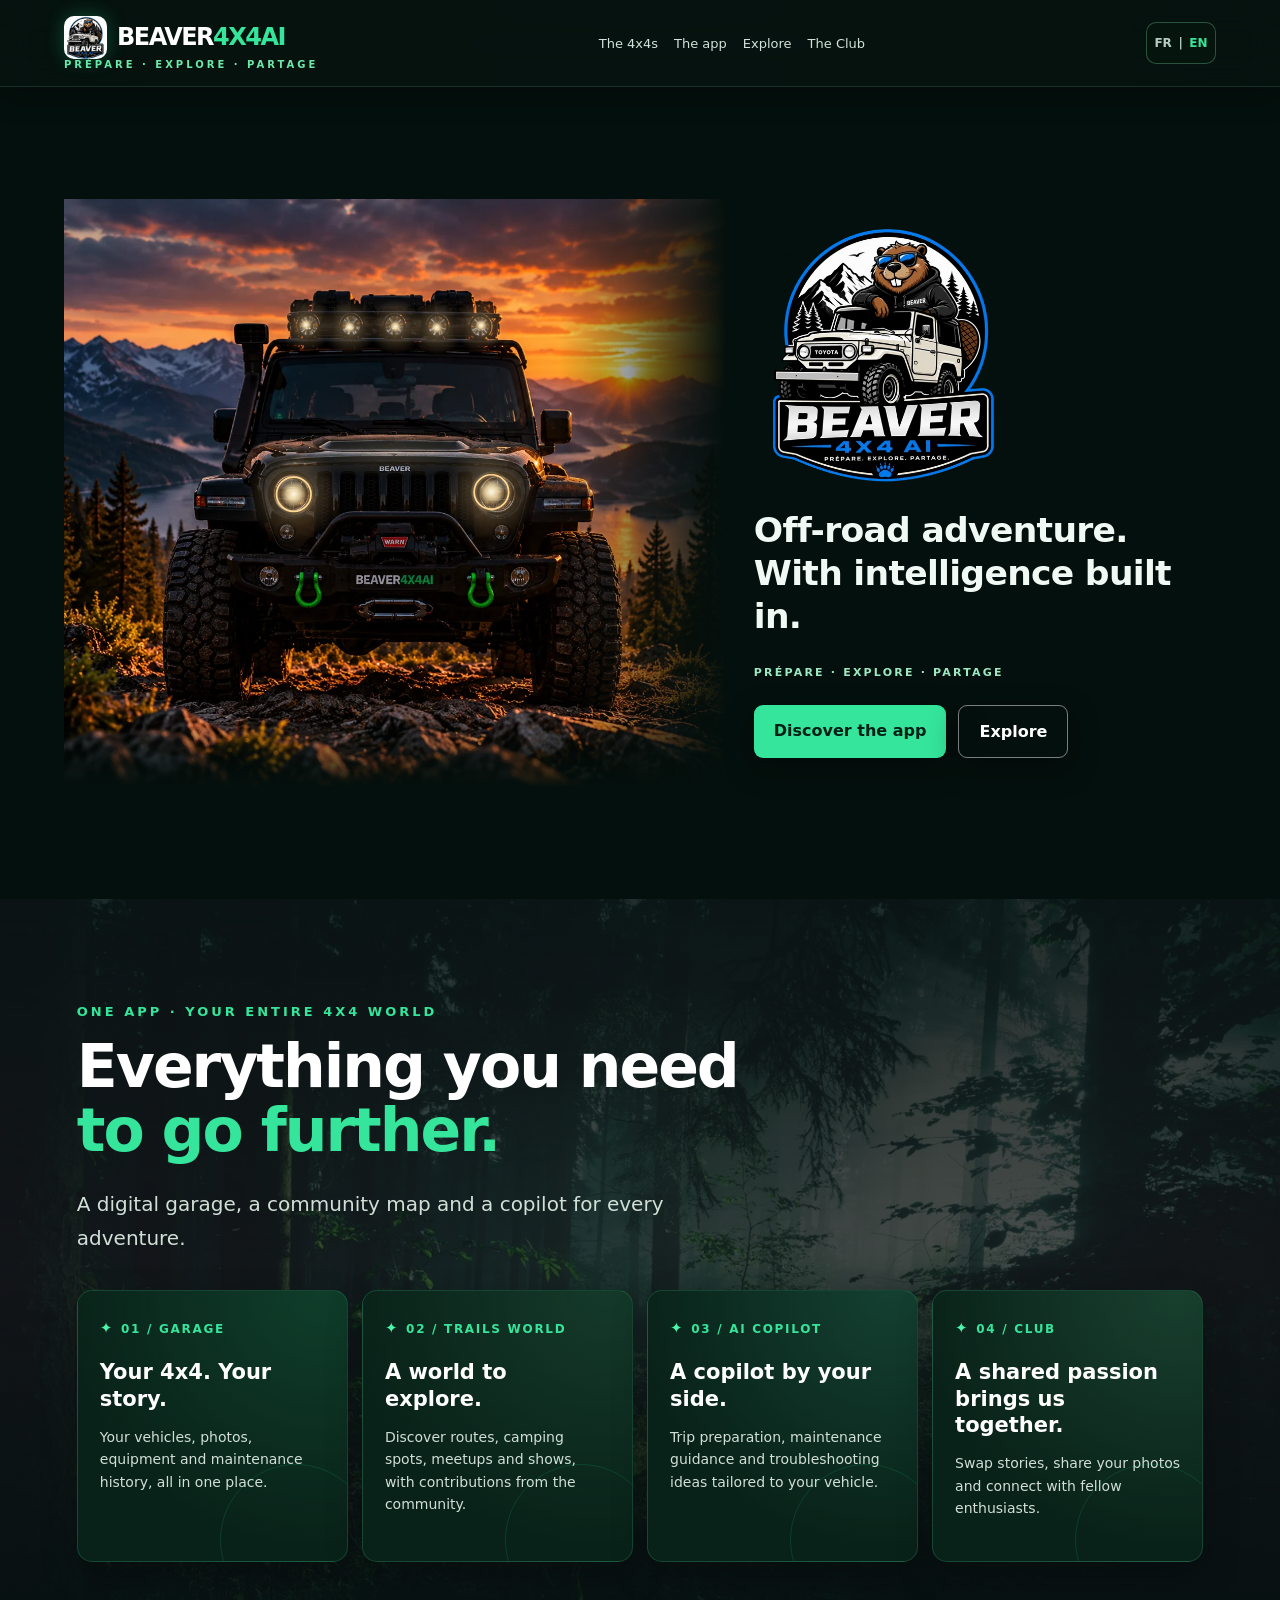
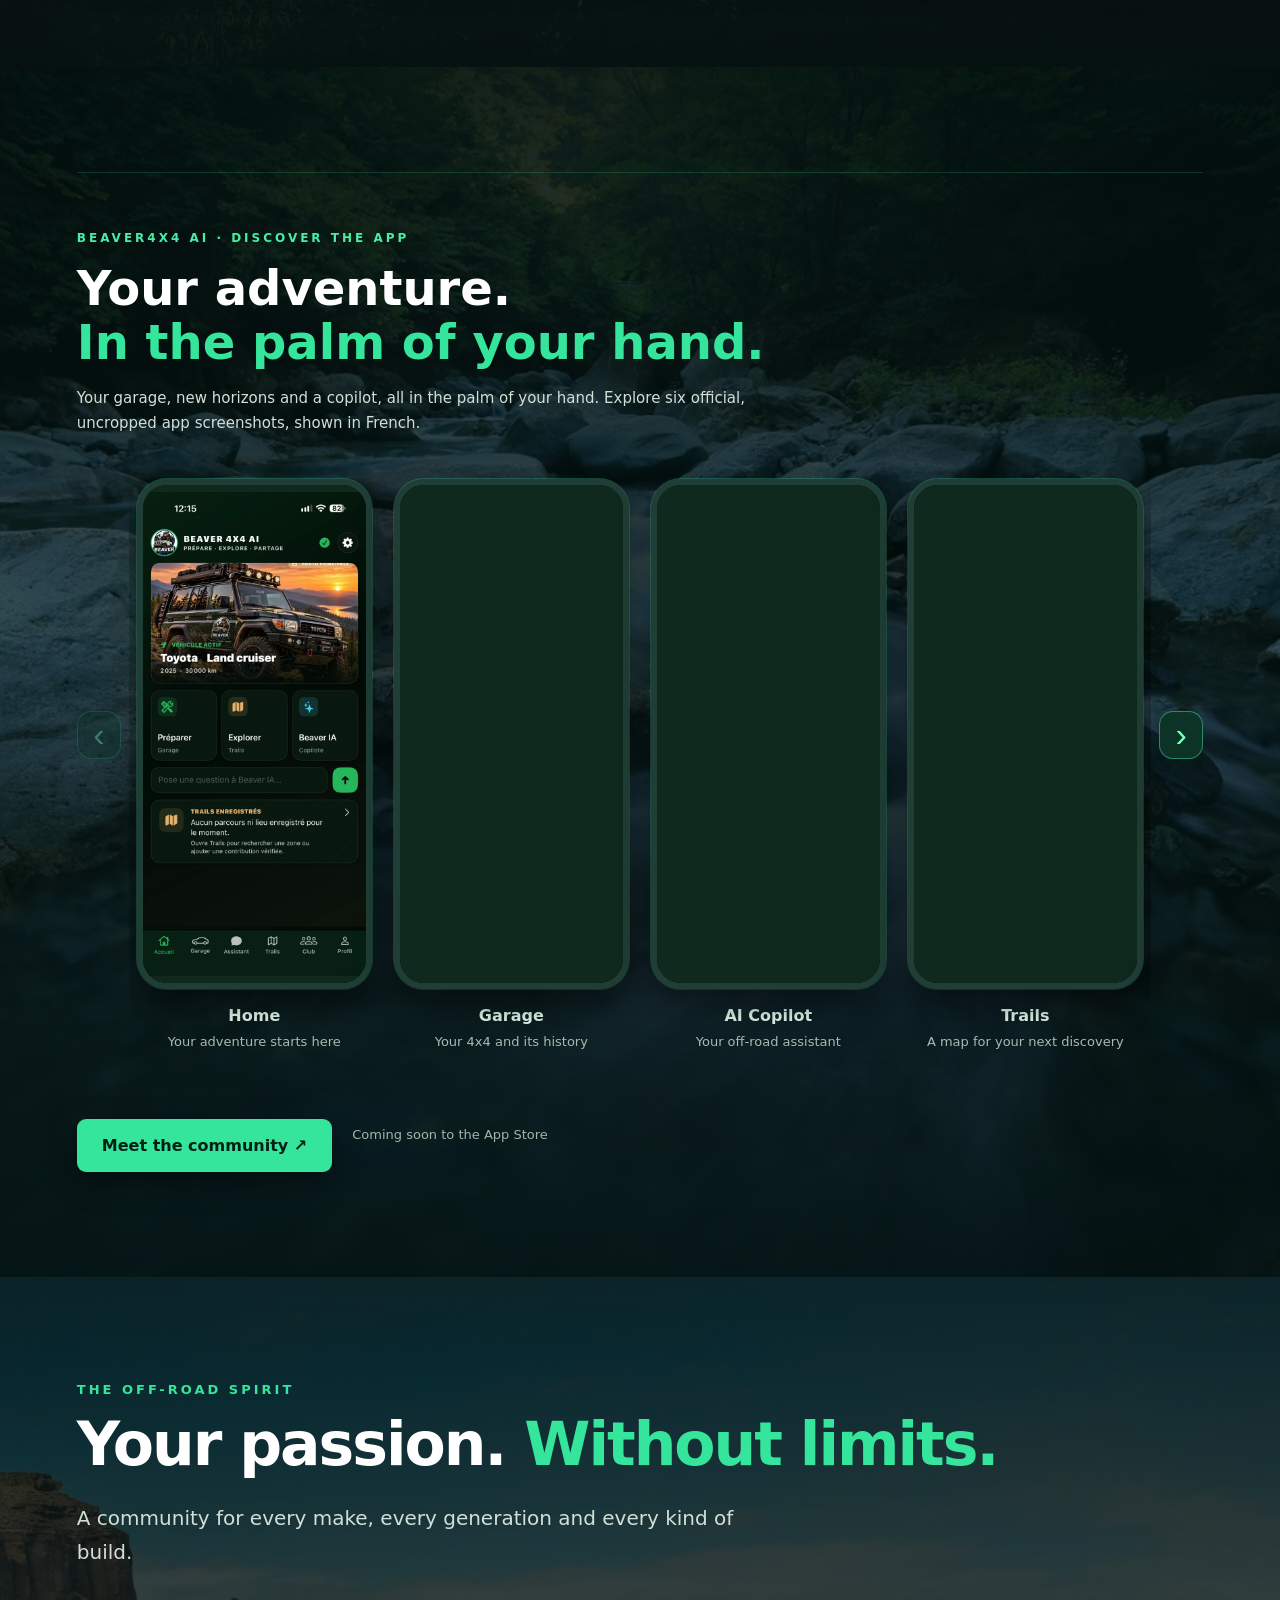
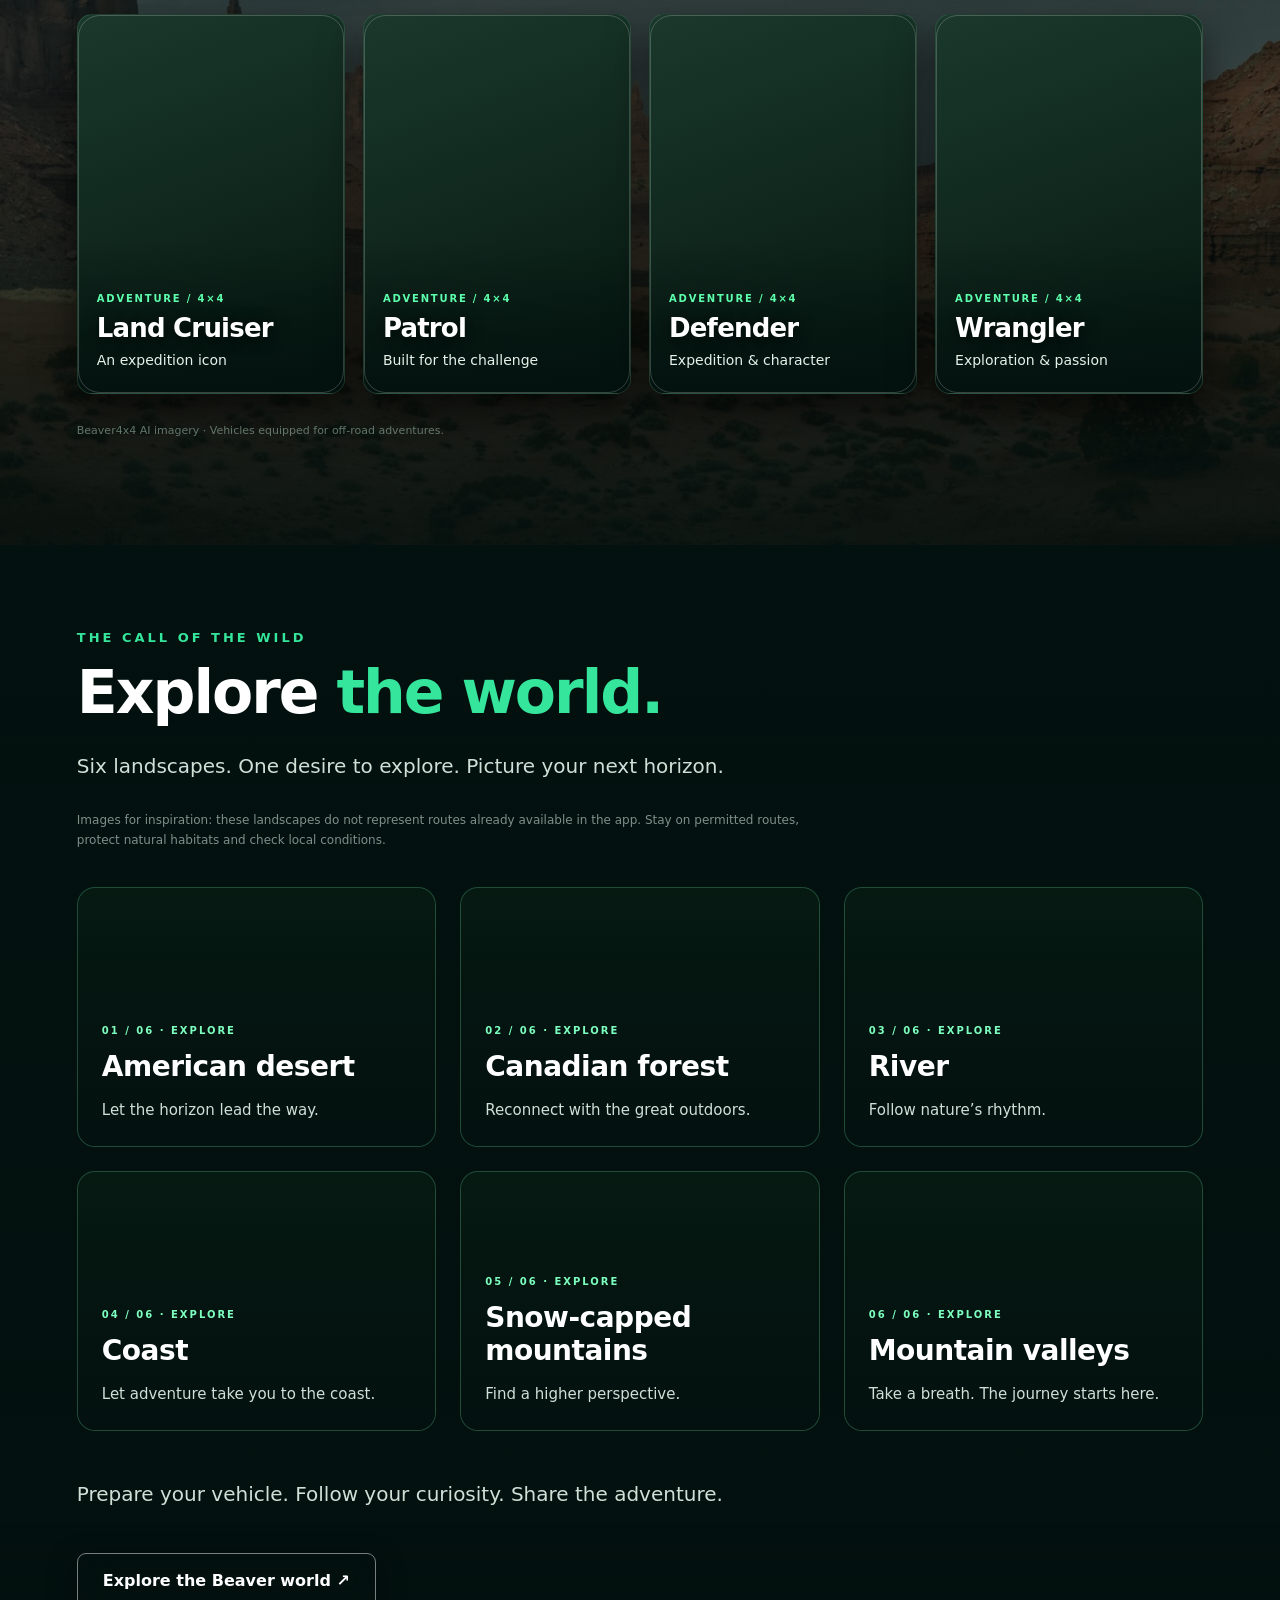
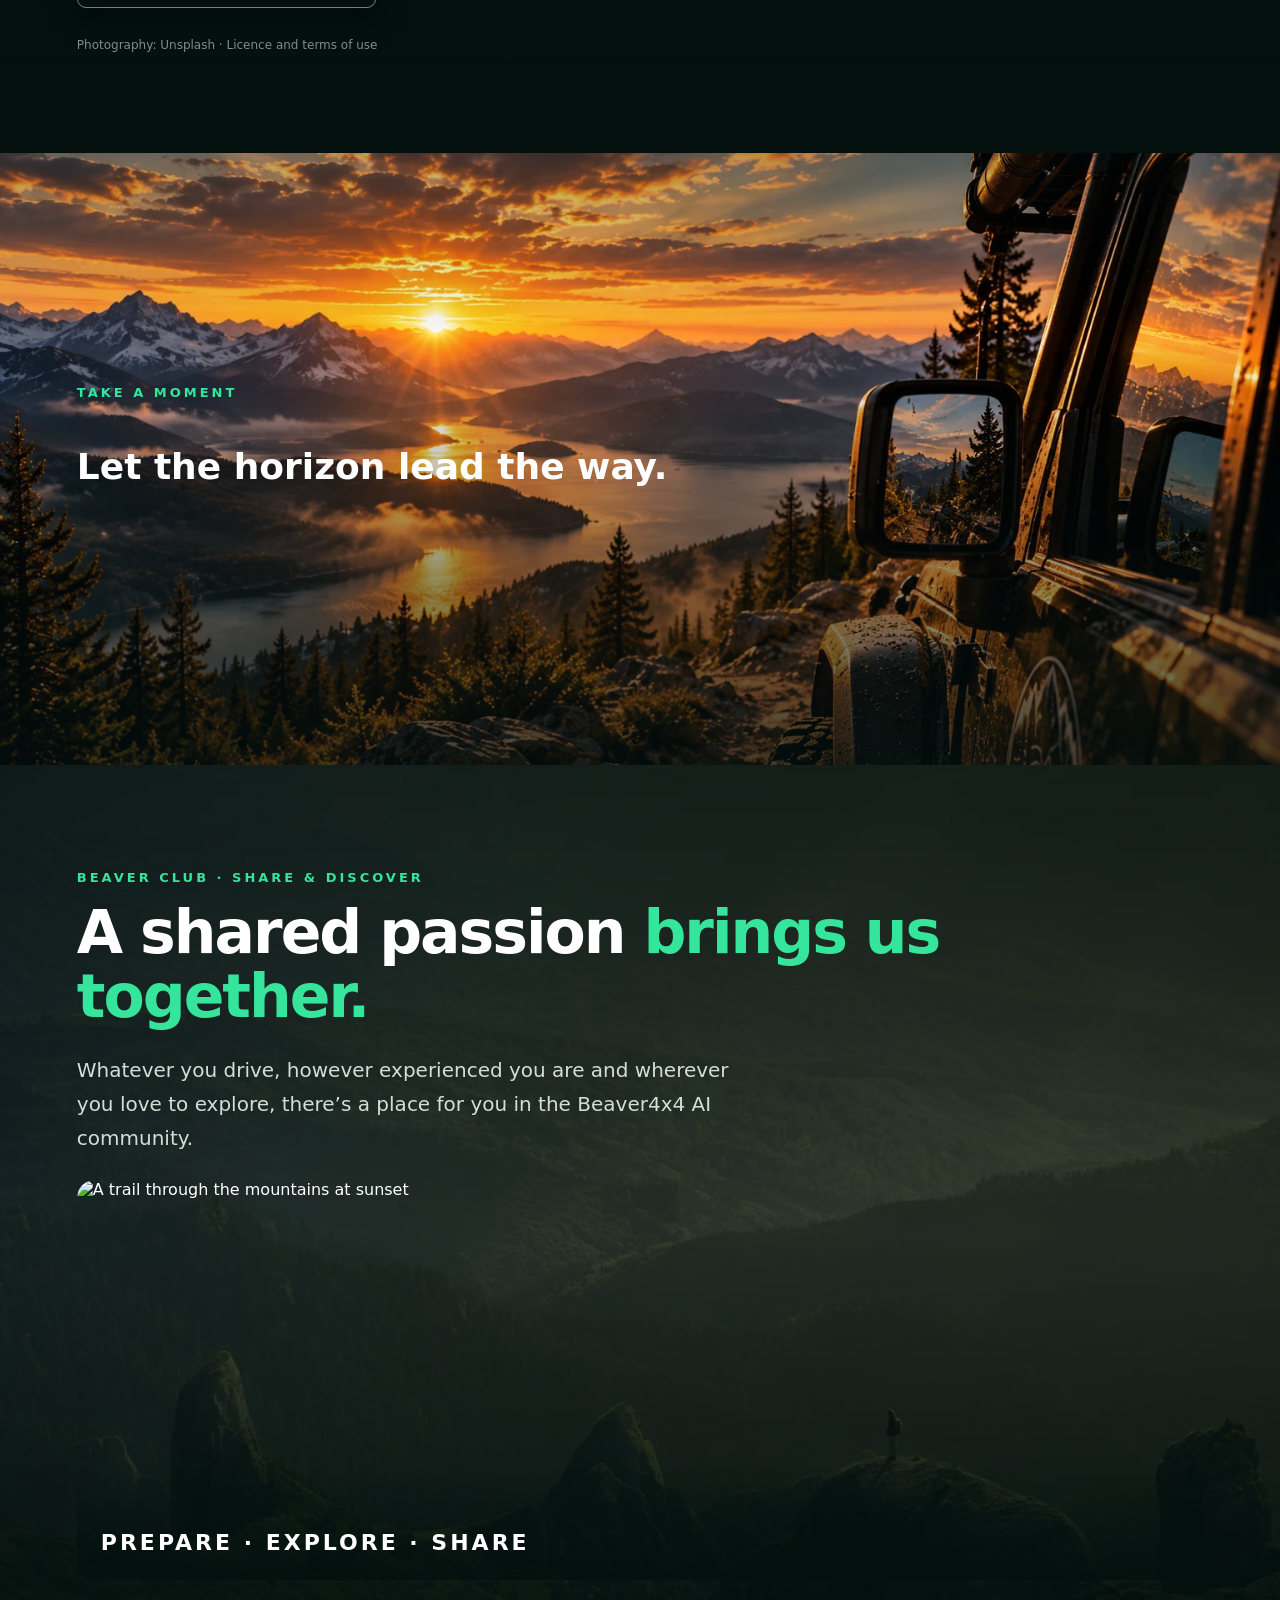
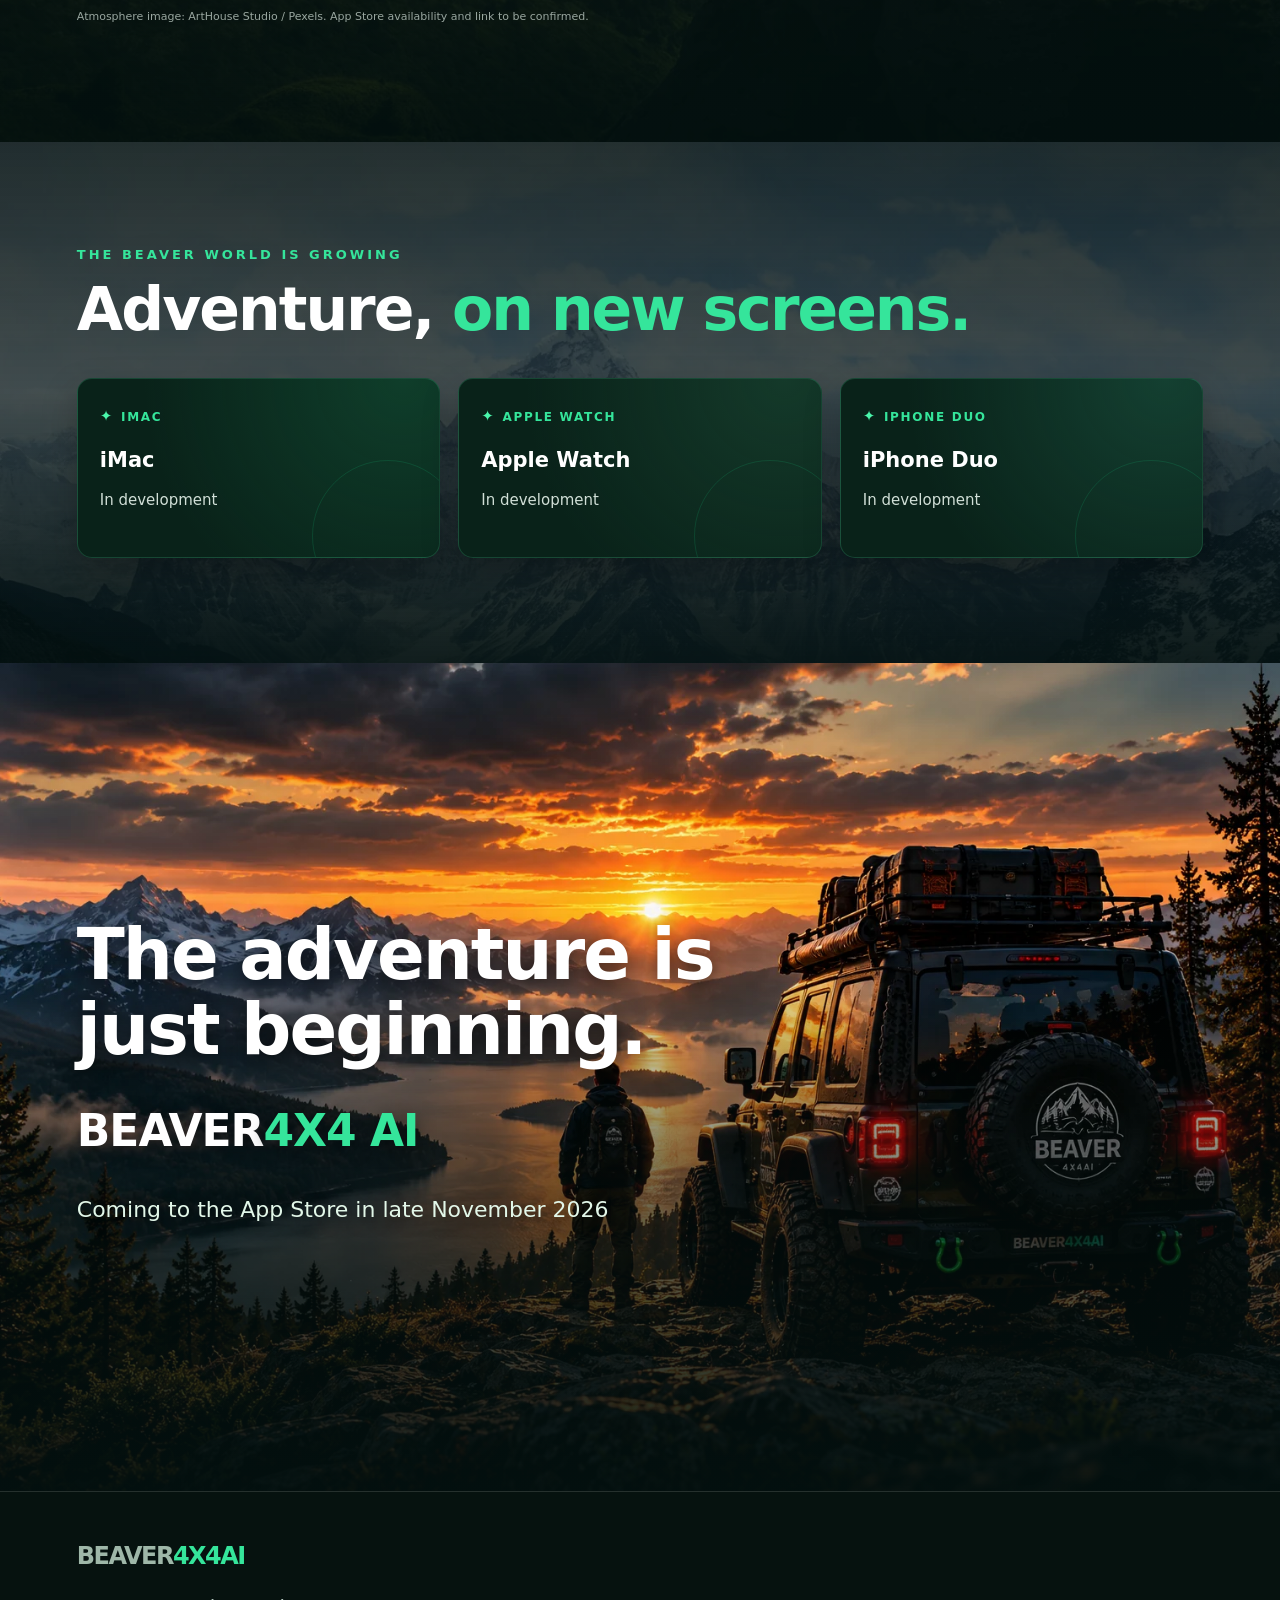
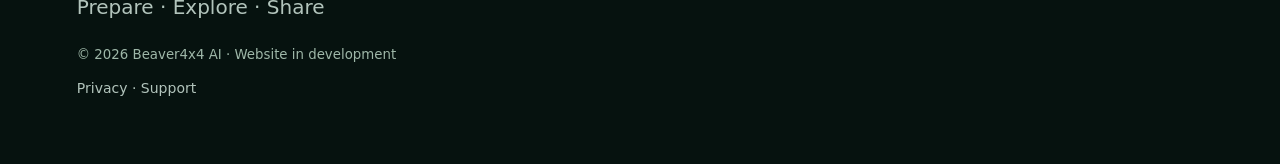
==== commit ec622a65: "Add static English site with language preference and localized SEO" ====
--- a/index.html
+++ b/index.html
@@ -1,6 +1,18 @@
-<!doctype html><html lang="fr"><head><meta charset="utf-8"><meta name="viewport" content="width=device-width,initial-scale=1"><meta name="theme-color" content="#04150f"><title>Beaver4x4 AI — Prépare · Explore · Partage</title><style>:root{color-scheme:dark;--bg:#04150f;--panel:#0b261c;--green:#18dc87;--muted:#adc1b7}*{box-sizing:border-box}html{scroll-behavior:smooth}body{margin:0;background:var(--bg);color:#fff;font-family:system-ui,-apple-system,Arial,sans-serif}header{position:sticky;top:0;z-index:10;background:#04150ff2;backdrop-filter:blur(18px);border-bottom:1px solid #ffffff24;padding:12px 5%;display:flex;align-items:center;justify-content:space-between}.logo{font-size:24px;font-weight:900;letter-spacing:-1px}.logo span,h1 em,h2 em{color:var(--green);font-style:normal}.tag{font-size:10px;letter-spacing:3px;color:#6be9a8;font-weight:700}nav{display:flex;gap:16px}a{color:inherit;text-decoration:none}nav a{font-size:13px;color:#d2e3d9}nav a:hover{color:var(--green)}.mobile-menu{display:none}.mobile-menu summary{cursor:pointer;list-style:none;border:1px solid #ffffff40;border-radius:12px;padding:10px 14px;font-weight:800;color:var(--green)}.mobile-menu summary::-webkit-details-marker{display:none}.mobile-menu .menu-links{position:absolute;right:5%;top:calc(100% - 2px);background:#092219;border:1px solid #ffffff35;border-radius:14px;padding:12px;min-width:190px;box-shadow:0 18px 35px #0008}.menu-links a{display:block;padding:13px 12px;font-size:15px}.menu-links a:hover{color:var(--green)}section[id]{scroll-margin-top:90px}.btn:hover{filter:brightness(1.1)}.btn:focus-visible,a:focus-visible,summary:focus-visible{outline:3px solid #fff;outline-offset:3px}.hero{min-height:75vh;display:flex;align-items:end;padding:90px 6% 70px;background:linear-gradient(0deg,#04150f 1%,#04150f55 65%,#04150f99),url('https://images.pexels.com/photos/6336036/pexels-photo-6336036.jpeg?auto=compress&cs=tinysrgb&w=1800') center/cover}.wrap{max-width:1150px;margin:auto}.eyebrow{color:var(--green);font-size:13px;letter-spacing:4px;font-weight:800;text-transform:uppercase}h1{font-size:clamp(46px,8vw,94px);line-height:1.02;letter-spacing:-3px;max-width:850px;margin:20px 0}h2{font-size:clamp(34px,5vw,60px);letter-spacing:-2px;line-height:1.07;margin:15px 0 25px}p{color:var(--muted);font-size:clamp(16px,2vw,20px);line-height:1.7;max-width:690px}.btn{display:inline-block;background:var(--green);color:#002016;border-radius:12px;padding:17px 25px;font-weight:800;margin-top:22px}.outline{border:1px solid #587769;background:transparent;color:#fff;margin-left:8px}section{padding:95px 6%}.alt{background:#092219}.grid{display:grid;grid-template-columns:repeat(4,1fr);gap:18px;margin-top:36px}.vehicle{min-height:315px;border:1px solid #ffffff20;border-radius:22px;overflow:hidden;background:#143326;display:flex;flex-direction:column;justify-content:end;position:relative}.vehicle img{position:absolute;inset:0;width:100%;height:100%;object-fit:cover;transition:transform .45s ease}.vehicle:hover img{transform:scale(1.06)}.vehicle:after{content:"";position:absolute;inset:0;background:linear-gradient(transparent 30%,#03120fea)}.vehicle .info{position:relative;z-index:1;padding:22px}.vehicle strong{font-size:23px}.vehicle small{display:block;color:#c5d7ce;margin-top:7px}.features{display:grid;grid-template-columns:repeat(2,1fr);gap:20px;margin-top:35px}.feature{padding:35px;border:1px solid #ffffff22;background:radial-gradient(circle at 90% 0%,#17664470,transparent 55%),#103126;border-radius:24px;transition:transform .2s,border-color .2s}.feature:hover{transform:translateY(-4px);border-color:#18dc8780}.feature b{font-size:26px}.feature p{font-size:16px}.feature .num{color:var(--green);letter-spacing:3px;font-size:13px}.photo{height:290px;border-radius:18px;overflow:hidden;margin-top:25px}.photo img{width:100%;height:100%;object-fit:cover}.notice{font-size:12px;color:#829c8d;margin-top:28px}footer{padding:50px 6%;border-top:1px solid #ffffff20;color:#9eb7a8}@media(max-width:760px){header{padding:10px 5%}.logo{font-size:21px}.tag{font-size:8px;letter-spacing:2px}nav{display:none}.mobile-menu{display:block}.grid{grid-template-columns:repeat(2,1fr)}.vehicle{min-height:245px}.features{grid-template-columns:1fr}.hero{min-height:70vh}.outline{margin-left:0}section{padding:70px 5%}}@media(max-width:400px){.grid{gap:10px}.vehicle{min-height:220px}.vehicle .info{padding:14px}.vehicle strong{font-size:19px}}.intro{position:fixed;inset:0;z-index:100;background:radial-gradient(circle at 50% 55%,#164832,#04150f 70%);display:grid;place-items:center;pointer-events:none;animation:introOut .75s ease 1.9s both}.intro-inner{text-align:center;animation:introIn 1.25s cubic-bezier(.2,.8,.2,1) both}.intro-mark{width:110px;height:110px;margin:0 auto 24px;border:2px solid #18dc87;border-radius:26px;display:grid;place-items:center;box-shadow:0 0 70px #18dc8740;transform:rotate(-7deg);font-size:50px;font-weight:1000;color:#18dc87}.intro-word{font-size:clamp(30px,7vw,60px);font-weight:900;letter-spacing:-2px}.intro-word span{color:#18dc87}.intro-sub{color:#a4e5c4;letter-spacing:4px;font-size:11px;margin-top:12px}.hero .eyebrow,.hero h1,.hero p,.hero .btn{animation:riseIn .8s both}.hero h1{animation-delay:.12s}.hero p{animation-delay:.22s}.hero .btn{animation-delay:.32s}.hero{position:relative;overflow:hidden}.hero:before{content:"";position:absolute;inset:0;background:linear-gradient(105deg,transparent 35%,#18dc870b 50%,transparent 65%);transform:translateX(-100%);animation:shine 6s ease-in-out 2.7s infinite;pointer-events:none}.terrain{position:absolute;right:5%;bottom:9%;width:180px;height:70px;opacity:.35;pointer-events:none;animation:terrainFloat 5s ease-in-out infinite}.terrain svg{width:100%;height:100%;filter:drop-shadow(0 0 12px #18dc8780)}.vehicle{isolation:isolate}.vehicle:before{content:"";position:absolute;z-index:1;inset:0;border:1px solid transparent;border-radius:22px;transition:border-color .3s}.vehicle:hover:before{border-color:#18dc87}.feature .num:before{content:"✦ ";font-size:15px}.feature{position:relative;overflow:hidden}.feature:after{content:"";position:absolute;right:-25px;bottom:-55px;width:150px;height:150px;border:1px solid #18dc8725;border-radius:50%;pointer-events:none}.scroll-cue{position:absolute;bottom:18px;left:50%;transform:translateX(-50%);font-size:12px;color:#9bd6b4;letter-spacing:2px;animation:cue 2s infinite}@keyframes introIn{from{opacity:0;transform:scale(.72)}to{opacity:1;transform:scale(1)}}@keyframes introOut{to{opacity:0;visibility:hidden}}@keyframes riseIn{from{opacity:0;transform:translateY(25px)}to{opacity:1;transform:translateY(0)}}@keyframes shine{0%,70%,100%{transform:translateX(-100%)}85%{transform:translateX(100%)}}@keyframes terrainFloat{50%{transform:translateY(-10px)}}@keyframes cue{50%{opacity:.35;transform:translate(-50%,7px)}}@media(max-width:760px){.terrain{right:4%;bottom:5%;width:110px;opacity:.2}.scroll-cue{display:none}}@media(prefers-reduced-motion:reduce){.intro{display:none}.hero .eyebrow,.hero h1,.hero p,.hero .btn,.terrain,.scroll-cue,.hero:before{animation:none!important}html{scroll-behavior:auto}} .vehicle{box-shadow:0 18px 42px #0008;transition:transform .35s,box-shadow .35s;border-color:#8bdbb42b}.vehicle:hover{transform:translateY(-6px);box-shadow:0 25px 55px #000b}.vehicle img{filter:saturate(1.22) contrast(1.12) brightness(.93);transform:scale(1.09);transition:transform .8s cubic-bezier(.2,.7,.2,1),filter .6s}.vehicle:hover img{transform:scale(1.16);filter:saturate(1.3) contrast(1.15)}.vehicle:after{background:linear-gradient(180deg,#03120f08 15%,#03120f18 40%,#03120ff0 100%)}.vehicle .info{padding:25px 20px 24px}.vehicle strong{font-size:clamp(23px,2.5vw,30px);letter-spacing:-.8px;line-height:1.1;display:block;text-shadow:0 2px 16px #000c}.vehicle small{font-size:14px;color:#e5f1e9;line-height:1.45}.vehicle .info:before{content:"EXPLORE  /  4×4";display:block;color:#5dffac;font-size:10px;letter-spacing:2.2px;font-weight:900;margin-bottom:10px}.vehicle:before{border:1px solid #ffffff35!important;pointer-events:none}.vehicle:nth-child(1) img{object-position:54% center}.vehicle:nth-child(2) img{object-position:52% center}.vehicle:nth-child(3) img{object-position:50% center}.vehicle:nth-child(4) img{object-position:55% center}@media(max-width:760px){.vehicle{min-height:290px}.vehicle .info{padding:18px 15px 20px}.vehicle strong{font-size:23px}.vehicle small{font-size:13px}.vehicle .info:before{font-size:9px;letter-spacing:1.5px}}@media(max-width:400px){.vehicle{min-height:260px}.vehicle strong{font-size:21px}}/* Beaver V7 — premium cinematic landing page */:root{--bg:#05100e;--panel:#0c211b;--green:#35e59b;--muted:#b2c4bc}body{background:#05100e;background-image:radial-gradient(ellipse at 50% 15%,#0b32261a,transparent 65%)}header{background:#06130ff0;padding:16px 5%;border-bottom:1px solid #70edb324;box-shadow:0 8px 30px #0005}.logo{letter-spacing:-1.5px}.hero{min-height:85vh;padding:125px 6% 85px;background:linear-gradient(90deg,#03100ef5 0%,#03100ecb 38%,#03100e40 85%),linear-gradient(0deg,#04150f 0%,transparent 38%),url('https://images.pexels.com/photos/163848/road-mountains-sunset-path-163848.jpeg?auto=compress&cs=tinysrgb&w=1600') center/cover}.hero .wrap{max-width:1180px}.hero h1{font-size:clamp(54px,9vw,115px);letter-spacing:-5px;line-height:1;margin:14px 0 18px;max-width:1000px;text-shadow:0 8px 35px #0009}.hero-headline{font-size:clamp(25px,3.7vw,46px);line-height:1.16;letter-spacing:-1px;margin:0 0 20px;font-weight:800;max-width:620px}.hero p{font-size:clamp(16px,2vw,19px);max-width:530px;color:#e2ebe7;line-height:1.6}.eyebrow{letter-spacing:3px}.btn{border-radius:9px;box-shadow:0 10px 30px #0006}.outline{backdrop-filter:blur(12px);border-color:#ffffff77}section{padding:105px 6%}h2{letter-spacing:-2px}.grid{gap:18px;margin-top:45px}.vehicle{min-height:380px;border-radius:15px;box-shadow:0 18px 42px #0009}.vehicle:after{background:linear-gradient(180deg,#0000 15%,#00160c08 38%,#00120ef5 100%)}.vehicle img{filter:contrast(1.13) saturate(1.18)}.vehicle .info{padding:25px}.vehicle .info:before{content:"BEAVER / EXPLORER";letter-spacing:1.8px}.vehicle strong{font-size:26px}.vehicle small{font-size:14px}.alt{background:radial-gradient(circle at 50% 0%,#0c3c2b60,transparent 65%),#061713}.features{grid-template-columns:repeat(4,1fr);gap:14px}.feature{padding:28px 22px;min-height:245px;background:linear-gradient(145deg,#0b3024,#071b16);border:1px solid #53e6a62e;border-radius:15px}.feature b{display:block;font-size:21px;line-height:1.25;margin-top:22px}.feature p{font-size:14px;line-height:1.6}.feature .num{font-size:12px}.photo{height:400px;border-radius:18px;position:relative}.photo img{filter:contrast(1.1) saturate(1.15);object-position:center}.photo:after{content:"PRÉPARE  ·  EXPLORE  ·  PARTAGE";position:absolute;inset:auto 0 0;padding:60px 24px 25px;background:linear-gradient(transparent,#02110fdc);color:#fff;font-weight:900;letter-spacing:3px;font-size:clamp(13px,2vw,22px)}.notice{font-size:11px;line-height:1.65;opacity:.72}.notice a{text-decoration:none!important}.notice a:hover{text-decoration:underline!important}footer{background:#06120f} @media(max-width:900px){.features{grid-template-columns:repeat(2,1fr)}}@media(max-width:760px){.hero{min-height:75vh;padding:100px 5% 75px;background-position:55% center}.hero h1{font-size:clamp(46px,11vw,75px);letter-spacing:-3px}.hero-headline{font-size:27px}.hero p{max-width:430px}.vehicle{min-height:310px}.features{grid-template-columns:repeat(2,1fr);gap:12px}.feature{min-height:230px;padding:22px 16px}.feature b{font-size:18px}.feature p{font-size:13px}.photo{height:280px}section{padding:78px 5%}}@media(max-width:400px){.vehicle{min-height:275px}.feature{padding:18px 14px}.hero h1{font-size:46px}.hero-headline{font-size:24px}}.hero{background:linear-gradient(90deg,#03100ef0 0%,#03100eaa 40%,#03100e22 100%),linear-gradient(0deg,#04150f 0%,transparent 45%),url('https://images.pexels.com/photos/6336036/pexels-photo-6336036.jpeg?auto=compress&cs=tinysrgb&w=1800') center 53%/cover}.vehicle img{filter:contrast(1.16) saturate(1.2);object-position:center center}.vehicle:nth-child(1) img,.vehicle:nth-child(2) img,.vehicle:nth-child(3) img,.vehicle:nth-child(4) img{object-position:center center}@media(max-width:760px){.hero{background-position:62% center}}/* V8 — adventure photography and mobile refinement */.hero{background:linear-gradient(90deg,#03100eea 0%,#03100e9c 45%,#03100e26 100%),linear-gradient(0deg,#04150f 0%,transparent 45%),url('https://images.pexels.com/photos/6336036/pexels-photo-6336036.jpeg?auto=compress&cs=tinysrgb&w=1800') center 54%/cover}.vehicle img{object-position:center center!important}.vehicle{min-height:390px}.vehicle:after{background:linear-gradient(180deg,#00100a12 10%,#00100a20 48%,#00100af7 100%)}.vehicle .info:before{content:"AVENTURE / 4×4";font-size:10px}.photo img{object-position:center 57%}.feature .num{font-weight:800;letter-spacing:1.7px}.feature .num:before{content:"✦  ";color:#4af6ab}.feature{box-shadow:0 15px 35px #0004}.feature:nth-child(1){background:radial-gradient(circle at 90% 0%,#1c754d55,transparent 70%),#092219}.feature:nth-child(2){background:radial-gradient(circle at 90% 0%,#2b684b55,transparent 70%),#092219}.feature:nth-child(3){background:radial-gradient(circle at 90% 0%,#2a7b6155,transparent 70%),#092219}.feature:nth-child(4){background:radial-gradient(circle at 90% 0%,#37795855,transparent 70%),#092219}@media(max-width:760px){.hero{background-position:57% center;min-height:68vh;padding:76px 5% 72px}.hero h1{font-size:clamp(42px,10vw,68px)}.hero-headline{font-size:clamp(23px,6vw,29px)}.hero p{font-size:16px}.hero .btn{padding:15px 18px;margin-top:14px}.grid{gap:12px}.vehicle{min-height:300px}.vehicle .info{padding:17px 14px 20px}.vehicle strong{font-size:clamp(19px,5vw,25px)}.vehicle small{font-size:12px}.vehicle .info:before{font-size:9px;letter-spacing:1px}.features{gap:12px}.feature{min-height:220px}.feature .num{font-size:11px;letter-spacing:.5px}.photo{height:280px}}@media(max-width:400px){.vehicle{min-height:270px}.hero h1{font-size:43px}.vehicle .info{padding:15px 12px}}/* V9 : cadrage complet des vrais modèles, sans découper les carrosseries */.vehicle{background:linear-gradient(155deg,#19382c 0%,#091e17 60%,#04110e 100%)}.vehicle img{inset:0 0 auto 0;width:100%;height:76%;object-fit:contain!important;object-position:center center!important;transform:none!important;filter:contrast(1.07) saturate(1.13)!important}.vehicle:hover img{transform:scale(1.025)!important}.vehicle:after{background:linear-gradient(180deg,#03120f00 25%,#03120f18 52%,#03120ff2 82%,#03120fff 100%)}.vehicle .info{padding-bottom:22px}@media(max-width:760px){.vehicle{min-height:285px}.vehicle img{height:73%}.vehicle .info{padding:14px 13px 18px}.vehicle strong{font-size:clamp(18px,4.8vw,24px)}}@media(max-width:400px){.vehicle{min-height:260px}.vehicle img{height:71%}}/* V10: uploaded official images */.brand-emblem{width:43px;height:43px;object-fit:contain;vertical-align:middle;margin-right:10px;border-radius:10px}.intro-mark{padding:0!important;overflow:hidden!important}.vehicle:nth-child(1) img,.vehicle:nth-child(4) img{object-fit:contain!important;object-position:center center!important;height:76%}@media(max-width:760px){.brand-emblem{width:33px;height:33px;margin-right:7px}.vehicle:nth-child(1) img,.vehicle:nth-child(4) img{height:73%}}/* V11 · premium off-road identity and tighter mobile layout */.intro{background:radial-gradient(circle at 50% 48%,#194a35,#03100c 72%)}.intro-mark{width:138px!important;height:138px!important;transform:none!important;border:2px solid #56f6aa55!important;border-radius:26px!important;box-shadow:0 0 0 9px #25e99c0c,0 0 70px #22e79750!important;animation:beaverBadge 1.7s cubic-bezier(.16,1,.3,1) both}.intro-mark img{width:100%;height:100%;object-fit:contain;filter:drop-shadow(0 8px 16px #0009)}.intro-inner:after{content:"";display:block;width:210px;height:4px;border-radius:5px;background:linear-gradient(90deg,transparent,#34e99c,transparent);margin:20px auto 0;animation:trailSweep 1.7s ease both}.brand-emblem{filter:drop-shadow(0 0 9px #27ef9744);transition:transform .45s ease,filter .45s ease}.logo:hover .brand-emblem{transform:rotate(-7deg) scale(1.12);filter:drop-shadow(0 0 16px #27ef9788)}@keyframes beaverBadge{0%{opacity:0;transform:translateY(28px) scale(.7) rotate(-10deg);filter:blur(8px)}55%{opacity:1;filter:blur(0)}80%{transform:translateY(-4px) scale(1.06) rotate(2deg)}100%{transform:translateY(0) scale(1) rotate(0)}}@keyframes trailSweep{from{opacity:0;transform:scaleX(.05)}to{opacity:1;transform:scaleX(1)}}#vehicules,#club{position:relative;isolation:isolate;overflow:hidden}#vehicules:before,#club:before{content:"";position:absolute;z-index:-1;pointer-events:none;width:210px;height:520px;top:5%;right:-36px;background-image:url("data:image/svg+xml,%3Csvg%20xmlns%3D%22http%3A%2F%2Fwww.w3.org%2F2000%2Fsvg%22%20width%3D%22160%22%20height%3D%22340%22%20viewBox%3D%220%200%20160%20340%22%3E%3Cg%20stroke%3D%22%236beaab%22%20stroke-width%3D%227%22%20stroke-linecap%3D%22round%22%20fill%3D%22none%22%20opacity%3D%22.9%22%3E%3Cpath%20d%3D%22M38%200V340M122%200V340%22%20stroke-width%3D%223%22%20stroke-dasharray%3D%228%2013%22%2F%3E%3Cpath%20d%3D%22M14%20-5l49%2022M97%2017l49-22%22%2F%3E%3Cpath%20d%3D%22M14%2025l49%2022M97%2047l49-22%22%2F%3E%3Cpath%20d%3D%22M14%2055l49%2022M97%2077l49-22%22%2F%3E%3Cpath%20d%3D%22M14%2085l49%2022M97%20107l49-22%22%2F%3E%3Cpath%20d%3D%22M14%20115l49%2022M97%20137l49-22%22%2F%3E%3Cpath%20d%3D%22M14%20145l49%2022M97%20167l49-22%22%2F%3E%3Cpath%20d%3D%22M14%20175l49%2022M97%20197l49-22%22%2F%3E%3Cpath%20d%3D%22M14%20205l49%2022M97%20227l49-22%22%2F%3E%3Cpath%20d%3D%22M14%20235l49%2022M97%20257l49-22%22%2F%3E%3Cpath%20d%3D%22M14%20265l49%2022M97%20287l49-22%22%2F%3E%3Cpath%20d%3D%22M14%20295l49%2022M97%20317l49-22%22%2F%3E%3Cpath%20d%3D%22M14%20325l49%2022M97%20347l49-22%22%2F%3E%3C%2Fg%3E%3C%2Fsvg%3E");background-repeat:repeat-y;background-size:140px auto;opacity:.11;transform:rotate(-22deg)}#club:before{left:-65px;right:auto;top:8%;transform:rotate(19deg);opacity:.08}.vehicle{background:linear-gradient(160deg,#1a382b,#061710)!important;display:flex;flex-direction:column;justify-content:flex-end}.vehicle img{height:76%!important;width:100%;object-fit:contain!important;object-position:center center!important}.vehicle:after{background:linear-gradient(180deg,transparent 35%,#04150f2e 58%,#03120ff8 81%,#03120f 100%)}.vehicle .info{padding:22px 19px 23px}.grid{align-items:stretch}.vehicle:hover{box-shadow:0 20px 48px #000b,0 0 0 1px #43f5a755}@media(max-width:760px){#vehicules:before{right:-90px;opacity:.07}.grid{gap:12px}.vehicle{min-height:310px!important;border-radius:19px}.vehicle img{height:74%!important}.vehicle .info{padding:17px 14px 20px}.vehicle strong{font-size:clamp(19px,5vw,25px)}.vehicle small{font-size:12px}.vehicle .info:before{font-size:9px;letter-spacing:1px}.intro-mark{width:118px!important;height:118px!important}}@media(max-width:400px){.vehicle{min-height:275px!important}.vehicle img{height:72%!important}.grid{gap:10px}.vehicle .info{padding:13px 11px 16px}.vehicle strong{font-size:19px}}@media(prefers-reduced-motion:reduce){.intro-mark,.intro-inner:after{animation:none!important}.brand-emblem{transition:none}}/* V12 — cinematic tread intro, navigation transition and app previews */.intro{overflow:hidden!important}.intro-inner{position:relative;z-index:2}.intro-tire{position:absolute;z-index:1;top:-35%;bottom:-35%;width:120px;background-image:url("data:image/svg+xml,%3Csvg%20xmlns%3D%22http%3A%2F%2Fwww.w3.org%2F2000%2Fsvg%22%20width%3D%22120%22%20height%3D%22320%22%20viewBox%3D%220%200%20120%20320%22%3E%3Cg%20fill%3D%22none%22%20stroke%3D%22%2337e99d%22%20stroke-width%3D%227%22%20stroke-linecap%3D%22round%22%3E%3Cpath%20d%3D%22M10%200l43%2019M67%2019l43-19%22%2F%3E%3Cpath%20d%3D%22M10%2032l43%2019M67%2051l43-19%22%2F%3E%3Cpath%20d%3D%22M10%2064l43%2019M67%2083l43-19%22%2F%3E%3Cpath%20d%3D%22M10%2096l43%2019M67%20115l43-19%22%2F%3E%3Cpath%20d%3D%22M10%20128l43%2019M67%20147l43-19%22%2F%3E%3Cpath%20d%3D%22M10%20160l43%2019M67%20179l43-19%22%2F%3E%3Cpath%20d%3D%22M10%20192l43%2019M67%20211l43-19%22%2F%3E%3Cpath%20d%3D%22M10%20224l43%2019M67%20243l43-19%22%2F%3E%3Cpath%20d%3D%22M10%20256l43%2019M67%20275l43-19%22%2F%3E%3Cpath%20d%3D%22M10%20288l43%2019M67%20307l43-19%22%2F%3E%3Cpath%20d%3D%22M10%20320l43%2019M67%20339l43-19%22%2F%3E%3Cpath%20d%3D%22M58%200v320M62%200v320%22%20stroke-width%3D%222%22%20stroke-dasharray%3D%228%2011%22%2F%3E%3C%2Fg%3E%3C%2Fsvg%3E");background-size:120px 320px;opacity:0;filter:drop-shadow(0 0 15px #30f1a455);pointer-events:none;animation:tireEntry 1.7s cubic-bezier(.2,.7,.2,1) both}.intro-tire-left{left:calc(50% - 235px);transform:rotate(-16deg)}.intro-tire-right{right:calc(50% - 235px);transform:rotate(16deg);animation-delay:.14s}@keyframes tireEntry{0%{opacity:0;background-position:0 -340px}32%{opacity:.18}75%{opacity:.32}100%{opacity:.10;background-position:0 150px}}.intro-mark{animation:beaverBadge 1.45s cubic-bezier(.16,1,.3,1) both!important}.intro-word{animation:logoWordReveal 1.3s .22s both}@keyframes logoWordReveal{from{opacity:0;transform:translateY(14px);filter:blur(5px)}to{opacity:1;transform:translateY(0);filter:blur(0)}}.route-transition{position:fixed;z-index:90;inset:0;pointer-events:none;opacity:0;visibility:hidden;background:linear-gradient(110deg,#04150fe8,#08271de8);transition:opacity .2s,visibility .2s}.route-transition:before,.route-transition:after{content:"";position:absolute;top:-40%;bottom:-40%;width:120px;background:url("data:image/svg+xml,%3Csvg%20xmlns%3D%22http%3A%2F%2Fwww.w3.org%2F2000%2Fsvg%22%20width%3D%22120%22%20height%3D%22320%22%20viewBox%3D%220%200%20120%20320%22%3E%3Cg%20fill%3D%22none%22%20stroke%3D%22%2337e99d%22%20stroke-width%3D%227%22%20stroke-linecap%3D%22round%22%3E%3Cpath%20d%3D%22M10%200l43%2019M67%2019l43-19%22%2F%3E%3Cpath%20d%3D%22M10%2032l43%2019M67%2051l43-19%22%2F%3E%3Cpath%20d%3D%22M10%2064l43%2019M67%2083l43-19%22%2F%3E%3Cpath%20d%3D%22M10%2096l43%2019M67%20115l43-19%22%2F%3E%3Cpath%20d%3D%22M10%20128l43%2019M67%20147l43-19%22%2F%3E%3Cpath%20d%3D%22M10%20160l43%2019M67%20179l43-19%22%2F%3E%3Cpath%20d%3D%22M10%20192l43%2019M67%20211l43-19%22%2F%3E%3Cpath%20d%3D%22M10%20224l43%2019M67%20243l43-19%22%2F%3E%3Cpath%20d%3D%22M10%20256l43%2019M67%20275l43-19%22%2F%3E%3Cpath%20d%3D%22M10%20288l43%2019M67%20307l43-19%22%2F%3E%3Cpath%20d%3D%22M10%20320l43%2019M67%20339l43-19%22%2F%3E%3Cpath%20d%3D%22M58%200v320M62%200v320%22%20stroke-width%3D%222%22%20stroke-dasharray%3D%228%2011%22%2F%3E%3C%2Fg%3E%3C%2Fsvg%3E") center / 120px 320px repeat-y;opacity:.42;filter:drop-shadow(0 0 12px #2bfaac44)}.route-transition:before{left:32%;transform:rotate(-14deg)}.route-transition:after{right:32%;transform:rotate(14deg)}.route-transition.is-active{visibility:visible;opacity:1;animation:routePass .55s ease both}@keyframes routePass{0%{opacity:0;clip-path:inset(0 100% 0 0)}35%{opacity:.86;clip-path:inset(0 0 0 0)}70%{opacity:.65}100%{opacity:0;clip-path:inset(0 0 0 100%)}}html{scroll-behavior:smooth}section[id]{scroll-margin-top:110px}.app-showcase{margin-top:75px;padding-top:54px;border-top:1px solid #2cd99133}.showcase-intro{max-width:720px;margin-bottom:30px}.showcase-kicker{color:#47eea5;font-size:12px;letter-spacing:3px;font-weight:800}.showcase-intro h3{font-size:clamp(30px,4vw,48px);line-height:1.12;margin:16px 0}.showcase-intro h3 em{color:#35e59b;font-style:normal}.showcase-intro p{font-size:15px;line-height:1.7;color:#a9c3b6}.phone-gallery{display:grid;grid-template-columns:repeat(4,minmax(0,1fr));gap:18px}.phone-item{text-align:center;min-width:0}.phone-shell{margin:auto;max-width:235px;aspect-ratio:9/18.5;border:6px solid #203e35;border-radius:34px;background:#030d0a;box-shadow:0 16px 35px #0008,0 0 0 1px #4cf4ad44;position:relative;padding:5px;overflow:hidden}.phone-notch{position:absolute;z-index:4;top:10px;left:50%;transform:translateX(-50%);width:30%;height:15px;background:#010504;border-radius:0 0 14px 14px}.phone-screen{height:100%;border-radius:25px;overflow:hidden;position:relative;background:#10291e}.phone-screen>img{width:100%;height:100%;object-fit:cover;filter:brightness(.62) saturate(.8)}.phone-overlay{position:absolute;inset:0;background:linear-gradient(0deg,#03140ef5,transparent 65%);display:flex;flex-direction:column;justify-content:end;align-items:start;text-align:left;padding:16px 11px 20px;gap:8px}.phone-overlay span{font-size:9px;color:#65ffc0;letter-spacing:1px}.phone-overlay strong{font-size:clamp(14px,1.8vw,23px);line-height:1.1}.phone-overlay small{font-size:10px;color:#c5dbd0}.phone-title{display:block;margin-top:16px;color:#e8fff3;font-size:14px}.phone-desc{display:block;color:#a7bdb2;font-size:12px;line-height:1.4;margin-top:5px}@media(max-width:760px){.phone-gallery{grid-template-columns:repeat(2,minmax(0,1fr));gap:22px 15px}.phone-shell{max-width:205px}.app-showcase{margin-top:48px;padding-top:38px}.intro-tire-left{left:4%}.intro-tire-right{right:4%}.showcase-intro p{font-size:14px}.phone-overlay{padding:12px 9px 18px}.phone-title{font-size:12px}.phone-desc{font-size:11px}}@media(prefers-reduced-motion:reduce){.intro-tire,.intro-word,.intro-mark,.route-transition{animation:none!important}.route-transition{display:none}html{scroll-behavior:auto}}/* V13 — refined vehicle photo framing and premium motion */.vehicle{min-height:380px!important;overflow:hidden;isolation:isolate}.vehicle img{position:absolute!important;top:0!important;left:0!important;width:100%!important;height:100%!important;object-fit:cover!important;object-position:center 46%!important;transform:scale(1)!important;transition:transform .8s cubic-bezier(.2,.7,.2,1),filter .6s ease!important}.vehicle:nth-child(1) img{object-position:center 51%!important}.vehicle:nth-child(2) img{object-position:center 48%!important}.vehicle:nth-child(3) img{object-position:center 54%!important}.vehicle:nth-child(4) img{object-position:center 48%!important}.vehicle:after{background:linear-gradient(180deg,#00120b00 20%,#00120b10 44%,#00120be6 84%,#00120bfa 100%)!important}.vehicle .info{position:relative;z-index:2}.vehicle:hover img{transform:scale(1.06)!important;filter:contrast(1.07) saturate(1.14)!important}.intro-mark{box-shadow:0 0 0 1px #55ffb566,0 0 25px #22e79755,0 0 90px #22e79728!important}.intro-inner{animation:introFloat 2.1s ease-in-out both}@keyframes introFloat{0%{transform:translateY(18px)}55%{transform:translateY(-5px)}100%{transform:translateY(0)}}.intro-tire{animation-duration:2.05s!important}.route-transition:before,.route-transition:after{background-size:120px 320px}.route-transition.is-active:before{animation:trackSlide .56s ease-out both}.route-transition.is-active:after{animation:trackSlide .56s .06s ease-out both}@keyframes trackSlide{from{background-position:center -260px;opacity:0}35%{opacity:.6}to{background-position:center 250px;opacity:.25}}.phone-shell{transition:transform .4s ease,box-shadow .4s ease}.phone-item:hover .phone-shell{transform:translateY(-9px) rotate(-1deg);box-shadow:0 24px 48px #000b,0 0 0 1px #4cf4ad88}.phone-screen img{object-fit:cover}.phone-item .phone-overlay{pointer-events:none}@media(max-width:760px){.vehicle{min-height:305px!important}.vehicle img{height:100%!important}.vehicle:nth-child(1) img{object-position:53% 50%!important}.vehicle:nth-child(2) img{object-position:50% 50%!important}.vehicle:nth-child(3) img{object-position:50% 50%!important}.vehicle:nth-child(4) img{object-position:50% 50%!important}.vehicle .info{padding:18px 13px 20px}.vehicle strong{font-size:clamp(19px,5vw,25px)}.phone-gallery{gap:20px 14px}}@media(max-width:400px){.vehicle{min-height:285px!important}}@media(prefers-reduced-motion:reduce){.intro-inner,.route-transition:before,.route-transition:after{animation:none!important}.vehicle img,.phone-shell{transition:none!important}}/* V14 cinematic expedition intro & real carousel architecture */.intro{overflow:hidden}.intro-inner{z-index:5!important;transform:translateY(-105px);animation:introCaption 2s ease both!important}.intro-expedition{position:absolute;inset:0;z-index:3;pointer-events:none;overflow:hidden}.expedition-car{position:absolute;bottom:7%;left:50%;width:min(88vw,710px);height:auto;transform:translateX(-50%);filter:drop-shadow(0 16px 17px #000d);animation:expeditionDrive 2.65s cubic-bezier(.16,.65,.18,1) both}.expedition-door-logo{position:absolute;z-index:2;width:clamp(22px,5vw,44px);height:clamp(22px,5vw,44px);object-fit:contain;bottom:calc(7% + min(88vw,710px)*.155);left:calc(50% - min(88vw,710px)*.065);border-radius:5px;animation:doorDrive 2.65s cubic-bezier(.16,.65,.18,1) both}.expedition-ground{position:absolute;bottom:8%;left:0;right:0;height:2px;background:linear-gradient(90deg,transparent,#50e8a770,transparent);box-shadow:0 0 24px #3eec9b66}.expedition-dust{position:absolute;bottom:7%;width:120px;height:65px;border-radius:50%;background:radial-gradient(ellipse,#b8b59a7d,transparent 70%);filter:blur(12px);animation:dustCloud 2.3s .4s ease-out both}.dust-one{left:12%}.dust-two{left:25%;animation-delay:.65s}.expedition-light{position:absolute;bottom:17%;right:0;width:55%;height:25%;background:radial-gradient(ellipse at 70% 50%,#d9d5a21e,transparent 70%);filter:blur(22px)}@keyframes expeditionDrive{0%{transform:translateX(-190%) scale(.82);opacity:0}35%{opacity:1}68%{transform:translateX(-48%) scale(1.02)}85%{transform:translateX(-50%) scale(1)}100%{transform:translateX(-50%) scale(1);opacity:1}}@keyframes doorDrive{0%{transform:translateX(-130vw);opacity:0}35%{opacity:1}68%{transform:translateX(2%)}100%{transform:translateX(0)}}@keyframes dustCloud{0%{opacity:0;transform:translateX(-70px) scale(.2)}50%{opacity:.6}100%{opacity:0;transform:translateX(-160px) scale(2.4)}}@keyframes introCaption{from{opacity:0;transform:translateY(-65px) scale(.94)}to{opacity:1;transform:translateY(-105px) scale(1)}}.intro-tire{opacity:.12}.showcase-carousel{position:relative;padding:0 42px}.showcase-track{display:flex;gap:22px;overflow-x:auto;scroll-snap-type:x mandatory;scroll-padding:12px;padding:12px 8px 26px;scrollbar-width:thin;scrollbar-color:#37d990 #092219;-webkit-overflow-scrolling:touch}.showcase-slide{flex:0 0 clamp(170px,22vw,235px);scroll-snap-align:center;text-align:center;min-width:0}.showcase-slide .phone-shell{width:100%}.showcase-arrow{position:absolute;z-index:3;top:38%;width:37px;height:48px;border-radius:14px;background:#0d3326;border:1px solid #4deda677;color:#7bffbd;font-size:34px;cursor:pointer}.showcase-arrow.prev{left:0}.showcase-arrow.next{right:0}.showcase-arrow:hover{background:#14513a}.showcase-actions{display:flex;align-items:center;flex-wrap:wrap;gap:20px;margin-top:20px}.store-soon{font-size:13px;color:#9cb9aa}.phone-screen>img{filter:brightness(.75) saturate(.9)}.showcase-slide .phone-overlay{background:linear-gradient(0deg,#03140fe8,transparent 55%)}.hero{background-attachment:fixed}.photo img{transition:transform .6s ease}.photo:hover img{transform:scale(1.025)}.scroll-visible{animation:sectionRise .75s ease both}@keyframes sectionRise{from{opacity:.3;transform:translateY(24px)}to{opacity:1;transform:translateY(0)}}@media(max-width:760px){.intro-inner{animation:introCaptionMobile 2s ease both!important}.expedition-car{bottom:13%;width:115vw}.expedition-door-logo{bottom:calc(13% + 115vw*.155);left:calc(50% - 115vw*.065)}.expedition-ground{bottom:14%}.expedition-dust{bottom:13%}@keyframes introCaptionMobile{from{opacity:0;transform:translateY(-75px) scale(.92)}to{opacity:1;transform:translateY(-145px) scale(1)}}.showcase-carousel{padding:0 23px}.showcase-track{gap:15px}.showcase-slide{flex-basis:64vw;max-width:225px}.showcase-arrow{width:27px;height:44px;font-size:25px}.hero{background-attachment:scroll}}@media(prefers-reduced-motion:reduce){.intro-expedition,.intro-inner{animation:none!important}.expedition-car{animation:none!important;transform:translateX(-50%)}.expedition-door-logo{animation:none!important}.expedition-dust{display:none}.hero{background-attachment:scroll}.scroll-visible{animation:none!important}}</style><link rel="stylesheet" href="quality.css?v=20261024-transparent8"><link rel="preload" as="image" href="assets/scene-front-1536.webp" fetchpriority="high"></head><body><header><div><div class="logo"><img src="assets/beaver-logo.webp" alt="" class="brand-emblem">BEAVER<span>4X4AI</span></div><div class="tag">PRÉPARE · EXPLORE · PARTAGE</div></div><nav><a href="#vehicules">Les 4x4</a><a href="#fonctionnalites">L'application</a><a href="#explore">Explore</a><a href="#club">Le Club</a></nav><details class="mobile-menu"><summary aria-label="Ouvrir le menu de navigation">☰ Menu</summary><div class="menu-links"><a href="#vehicules">Les 4x4</a><a href="#fonctionnalites">L’application</a><a href="#explore">Explore</a><a href="#club">Le Club</a></div></details></header><div class="route-transition" aria-hidden="true"></div><main><section class="welcome-hero" id="accueil" aria-labelledby="welcome-title"><div class="welcome-art" role="img" aria-label="Jeep de face au coucher du soleil, phares s’allumant progressivement"><div class="ignition-stage"><svg viewBox="0 0 1152 1024" xmlns="http://www.w3.org/2000/svg" aria-hidden="true"><image href="assets/scene-front-1536.webp" width="1536" height="1024"/></svg><div class="ignition-layer ignition-rings" aria-hidden="true"><svg viewBox="0 0 1152 1024" xmlns="http://www.w3.org/2000/svg" aria-hidden="true"><defs><radialGradient id="lamp-glow-rings"><stop stop-color="#fff9df" stop-opacity=".8"/><stop offset=".25" stop-color="#ffd894" stop-opacity=".32"/><stop offset="1" stop-color="#ffc27a" stop-opacity="0"/></radialGradient><radialGradient id="lamp-core-rings"><stop stop-color="#fff9e6" stop-opacity=".95"/><stop offset=".48" stop-color="#ffe6ae" stop-opacity=".65"/><stop offset="1" stop-color="#ffd290" stop-opacity="0"/></radialGradient><radialGradient id="bonnet-reflection-rings"><stop stop-color="#ffdc9e" stop-opacity=".2"/><stop offset="1" stop-color="#ffdc9e" stop-opacity="0"/></radialGradient></defs><circle cx="400" cy="514" r="30" fill="none" stroke="#ffcb87" stroke-width="10" opacity=".16"/><circle cx="744" cy="510" r="30" fill="none" stroke="#ffcb87" stroke-width="10" opacity=".16"/><g fill="none" stroke="#ffda96" stroke-width="3"><circle cx="400" cy="514" r="30"/><circle cx="744" cy="510" r="30"/></g></svg></div><div class="ignition-layer ignition-headlights" aria-hidden="true"><svg viewBox="0 0 1152 1024" xmlns="http://www.w3.org/2000/svg" aria-hidden="true"><defs><radialGradient id="lamp-glow-headlights"><stop stop-color="#fff9df" stop-opacity=".8"/><stop offset=".25" stop-color="#ffd894" stop-opacity=".32"/><stop offset="1" stop-color="#ffc27a" stop-opacity="0"/></radialGradient><radialGradient id="lamp-core-headlights"><stop stop-color="#fff9e6" stop-opacity=".95"/><stop offset=".48" stop-color="#ffe6ae" stop-opacity=".65"/><stop offset="1" stop-color="#ffd290" stop-opacity="0"/></radialGradient><radialGradient id="bonnet-reflection-headlights"><stop stop-color="#ffdc9e" stop-opacity=".2"/><stop offset="1" stop-color="#ffdc9e" stop-opacity="0"/></radialGradient></defs><g><ellipse cx="572" cy="443" rx="240" ry="42" fill="url(#bonnet-reflection-headlights)"/><circle class="lamp-halo" cx="400" cy="514" r="83" fill="url(#lamp-glow-headlights)"/><circle cx="400" cy="514" r="23" fill="url(#lamp-core-headlights)"/><circle class="lamp-halo" cx="744" cy="510" r="83" fill="url(#lamp-glow-headlights)"/><circle cx="744" cy="510" r="23" fill="url(#lamp-core-headlights)"/></g></svg></div><div class="ignition-layer ignition-roof" aria-hidden="true"><svg viewBox="0 0 1152 1024" xmlns="http://www.w3.org/2000/svg" aria-hidden="true"><defs><radialGradient id="lamp-glow-roof"><stop stop-color="#fff9df" stop-opacity=".8"/><stop offset=".25" stop-color="#ffd894" stop-opacity=".32"/><stop offset="1" stop-color="#ffc27a" stop-opacity="0"/></radialGradient><radialGradient id="lamp-core-roof"><stop stop-color="#fff9e6" stop-opacity=".95"/><stop offset=".48" stop-color="#ffe6ae" stop-opacity=".65"/><stop offset="1" stop-color="#ffd290" stop-opacity="0"/></radialGradient><radialGradient id="bonnet-reflection-roof"><stop stop-color="#ffdc9e" stop-opacity=".2"/><stop offset="1" stop-color="#ffdc9e" stop-opacity="0"/></radialGradient></defs><g><circle cx="421" cy="219" r="48" fill="url(#lamp-glow-roof)"/><circle cx="421" cy="219" r="9" fill="url(#lamp-core-roof)"/><circle cx="497" cy="223" r="48" fill="url(#lamp-glow-roof)"/><circle cx="497" cy="223" r="9" fill="url(#lamp-core-roof)"/><circle cx="577" cy="222" r="48" fill="url(#lamp-glow-roof)"/><circle cx="577" cy="222" r="9" fill="url(#lamp-core-roof)"/><circle cx="649" cy="224" r="48" fill="url(#lamp-glow-roof)"/><circle cx="649" cy="224" r="9" fill="url(#lamp-core-roof)"/><circle cx="726" cy="220" r="48" fill="url(#lamp-glow-roof)"/><circle cx="726" cy="220" r="9" fill="url(#lamp-core-roof)"/></g></svg></div></div></div><div class="welcome-copy"><h1 id="welcome-title" class="welcome-title"><img class="welcome-logo" src="assets/beaver-logo-welcome-transparent.webp" alt="Beaver4x4 AI — logo officiel avec le castor et le 4x4" width="512" height="512" decoding="async" fetchpriority="high"></h1><p class="welcome-headline">L’aventure tout-terrain.<br>L’intelligence en plus.</p><p class="welcome-motto">PRÉPARE · EXPLORE · PARTAGE</p><div class="welcome-actions"><a class="btn" href="#fonctionnalites">Découvrir l’application</a><a class="btn outline" href="#explore">Explorer</a></div></div></section><section class="landscape-section alt" id="fonctionnalites"><div class="section-landscape" aria-hidden="true"><img src="assets/explore-foret-1440.webp" srcset="assets/explore-foret-720.webp 720w, assets/explore-foret-1440.webp 1440w, assets/explore-foret-1920.webp 1920w" sizes="100vw" alt="" loading="lazy" decoding="async"></div><div class="wrap"><div class="eyebrow">UNE APPLICATION · TOUT L’UNIVERS 4X4</div><h2>Tout ce qu’il te faut<br><em>pour partir plus loin.</em></h2><p>Un garage numérique, une carte communautaire et un copilote pour chaque aventure.</p><div class="features"><article class="feature"><div class="num">01 / GARAGE</div><b>Ton 4x4. Ton histoire.</b><p>Véhicules, photos, équipements et historique d'entretien réunis au même endroit.</p></article><article class="feature"><div class="num">02 / TRAILS WORLD</div><b>Le monde t'attend.</b><p>Parcours, bivouacs, rassemblements et salons, enrichis par la communauté.</p></article><article class="feature"><div class="num">03 / COPILOTE IA</div><b>Un copilote à tes côtés.</b><p>Préparation, entretien et pistes de diagnostic adaptées à ton véhicule.</p></article><article class="feature"><div class="num">04 / CLUB</div><b>La passion nous rassemble.</b><p>Échange tes expériences, partage tes photos et découvre d'autres passionnés.</p></article></div></div></section><section id="application" class="landscape-section"><div class="section-landscape" aria-hidden="true"><img src="assets/explore-riviere-1440.webp" srcset="assets/explore-riviere-720.webp 720w, assets/explore-riviere-1440.webp 1440w, assets/explore-riviere-1920.webp 1920w" sizes="100vw" alt="" loading="lazy" decoding="async"></div><div class="wrap"><div class="app-showcase" aria-label="Découverte de l'application Beaver4x4 AI"><div class="showcase-intro"><span class="showcase-kicker">BEAVER4X4 AI · DÉCOUVRE L’APPLICATION</span><h3>Ton aventure.<br><em>Au creux de la main.</em></h3><p>Un garage, des horizons et un copilote au creux de la main. Découvre les six captures officielles de l’application dans leur format intégral.</p></div><div class="showcase-carousel" role="region" aria-roledescription="carrousel" aria-label="Aperçus de l'application"><button class="showcase-arrow prev" type="button" aria-label="Aperçu précédent">‹</button><div class="showcase-track" tabindex="0"><article class="showcase-slide is-capture"><div class="phone-shell"><div class="phone-screen"><img src="assets/app-officiel-accueil.webp" alt="Capture officielle Beaver4x4 AI — Accueil" width="660" height="1434" loading="lazy" decoding="async"></div></div><strong class="phone-title">Accueil</strong><span class="phone-desc">Ton aventure commence ici</span></article><article class="showcase-slide is-capture"><div class="phone-shell"><div class="phone-screen"><img src="assets/app-officiel-garage.webp" alt="Capture officielle Beaver4x4 AI — Garage" width="660" height="1434" loading="lazy" decoding="async"></div></div><strong class="phone-title">Garage</strong><span class="phone-desc">Ton 4x4 et son historique</span></article><article class="showcase-slide is-capture"><div class="phone-shell"><div class="phone-screen"><img src="assets/app-officiel-copilote.webp" alt="Capture officielle Beaver4x4 AI — Copilote IA" width="660" height="1434" loading="lazy" decoding="async"></div></div><strong class="phone-title">Copilote IA</strong><span class="phone-desc">Ton assistant tout-terrain</span></article><article class="showcase-slide is-capture"><div class="phone-shell"><div class="phone-screen"><img src="assets/app-officiel-trails.webp" alt="Capture officielle Beaver4x4 AI — Trails" width="660" height="1434" loading="lazy" decoding="async"></div></div><strong class="phone-title">Trails</strong><span class="phone-desc">La carte de tes prochaines découvertes</span></article><article class="showcase-slide is-capture"><div class="phone-shell"><div class="phone-screen"><img src="assets/app-officiel-club.webp" alt="Capture officielle Beaver4x4 AI — Club" width="660" height="1434" loading="lazy" decoding="async"></div></div><strong class="phone-title">Club</strong><span class="phone-desc">La passion et les échanges</span></article><article class="showcase-slide is-capture"><div class="phone-shell"><div class="phone-screen"><img src="assets/app-officiel-profil.webp" alt="Capture officielle Beaver4x4 AI — Profil" width="660" height="1434" loading="lazy" decoding="async"></div></div><strong class="phone-title">Profil</strong><span class="phone-desc">Ton univers Beaver au même endroit</span></article></div><button class="showcase-arrow next" type="button" aria-label="Aperçu suivant">›</button></div><div class="showcase-actions"><a class="btn" href="#club">Découvrir la communauté ↗</a><span class="store-soon">Téléchargement App Store · prochainement</span></div></div></div></section><section id="vehicules" class="landscape-section"><div class="section-landscape" aria-hidden="true"><img src="assets/explore-desert-1440.webp" srcset="assets/explore-desert-720.webp 720w, assets/explore-desert-1440.webp 1440w, assets/explore-desert-1920.webp 1920w" sizes="100vw" alt="" loading="lazy" decoding="async"></div><div class="wrap"><div class="eyebrow">L’ESPRIT TOUT-TERRAIN</div><h2>Ta passion. <em>Sans limites.</em></h2><p>Une communauté ouverte à toutes les marques, toutes les générations et toutes les préparations.</p><div class="grid beaver-vehicle-gallery"><article class="vehicle"><img src="assets/beaver-land-cruiser-960.webp" srcset="assets/beaver-land-cruiser-640.webp 640w, assets/beaver-land-cruiser-960.webp 960w" sizes="(max-width:760px) 45vw, (max-width:1300px) 22vw, 274px" width="960" height="640" alt="Toyota Land Cruiser série 70 préparé Beaver4x4 AI" loading="lazy" decoding="async"><div class="info"><strong>Land Cruiser</strong><small>Légende & expédition</small></div></article><article class="vehicle"><img src="assets/beaver-patrol-960.webp" srcset="assets/beaver-patrol-640.webp 640w, assets/beaver-patrol-960.webp 960w" sizes="(max-width:760px) 45vw, (max-width:1300px) 22vw, 274px" width="960" height="640" alt="Nissan Patrol préparé Beaver4x4 AI" loading="lazy" decoding="async"><div class="info"><strong>Patrol</strong><small>Franchissement & aventure</small></div></article><article class="vehicle"><img src="assets/beaver-defender-960.webp" srcset="assets/beaver-defender-640.webp 640w, assets/beaver-defender-960.webp 960w" sizes="(max-width:760px) 45vw, (max-width:1300px) 22vw, 274px" width="960" height="640" alt="Land Rover Defender 110 préparé Beaver4x4 AI" loading="lazy" decoding="async"><div class="info"><strong>Defender</strong><small>Expédition & caractère</small></div></article><article class="vehicle"><img src="assets/beaver-wrangler-960.webp" srcset="assets/beaver-wrangler-640.webp 640w, assets/beaver-wrangler-960.webp 960w" sizes="(max-width:760px) 45vw, (max-width:1300px) 22vw, 274px" width="960" height="640" alt="Jeep Wrangler Rubicon préparé Beaver4x4 AI" loading="lazy" decoding="async"><div class="info"><strong>Wrangler</strong><small>Exploration & passion</small></div></article></div><div class="notice">Visuels Beaver4x4 AI · Véhicules préparés tout-terrain.</div></div></section><section id="explore" class="landscape-section explore-world" aria-labelledby="explore-title"><div class="section-landscape" aria-hidden="true"><img src="assets/explore-mer-1440.webp" srcset="assets/explore-mer-720.webp 720w, assets/explore-mer-1440.webp 1440w, assets/explore-mer-1920.webp 1920w" sizes="100vw" alt="" loading="lazy" decoding="async"></div>
+<!doctype html><html lang="fr"><head><script src="language.js?v=20261024-fr-en1"></script><meta charset="utf-8"><meta name="viewport" content="width=device-width,initial-scale=1"><meta name="theme-color" content="#04150f"><title>Beaver4x4 AI — Prépare · Explore · Partage</title><style>:root{color-scheme:dark;--bg:#04150f;--panel:#0b261c;--green:#18dc87;--muted:#adc1b7}*{box-sizing:border-box}html{scroll-behavior:smooth}body{margin:0;background:var(--bg);color:#fff;font-family:system-ui,-apple-system,Arial,sans-serif}header{position:sticky;top:0;z-index:10;background:#04150ff2;backdrop-filter:blur(18px);border-bottom:1px solid #ffffff24;padding:12px 5%;display:flex;align-items:center;justify-content:space-between}.logo{font-size:24px;font-weight:900;letter-spacing:-1px}.logo span,h1 em,h2 em{color:var(--green);font-style:normal}.tag{font-size:10px;letter-spacing:3px;color:#6be9a8;font-weight:700}nav{display:flex;gap:16px}a{color:inherit;text-decoration:none}nav a{font-size:13px;color:#d2e3d9}nav a:hover{color:var(--green)}.mobile-menu{display:none}.mobile-menu summary{cursor:pointer;list-style:none;border:1px solid #ffffff40;border-radius:12px;padding:10px 14px;font-weight:800;color:var(--green)}.mobile-menu summary::-webkit-details-marker{display:none}.mobile-menu .menu-links{position:absolute;right:5%;top:calc(100% - 2px);background:#092219;border:1px solid #ffffff35;border-radius:14px;padding:12px;min-width:190px;box-shadow:0 18px 35px #0008}.menu-links a{display:block;padding:13px 12px;font-size:15px}.menu-links a:hover{color:var(--green)}section[id]{scroll-margin-top:90px}.btn:hover{filter:brightness(1.1)}.btn:focus-visible,a:focus-visible,summary:focus-visible{outline:3px solid #fff;outline-offset:3px}.hero{min-height:75vh;display:flex;align-items:end;padding:90px 6% 70px;background:linear-gradient(0deg,#04150f 1%,#04150f55 65%,#04150f99),url('https://images.pexels.com/photos/6336036/pexels-photo-6336036.jpeg?auto=compress&cs=tinysrgb&w=1800') center/cover}.wrap{max-width:1150px;margin:auto}.eyebrow{color:var(--green);font-size:13px;letter-spacing:4px;font-weight:800;text-transform:uppercase}h1{font-size:clamp(46px,8vw,94px);line-height:1.02;letter-spacing:-3px;max-width:850px;margin:20px 0}h2{font-size:clamp(34px,5vw,60px);letter-spacing:-2px;line-height:1.07;margin:15px 0 25px}p{color:var(--muted);font-size:clamp(16px,2vw,20px);line-height:1.7;max-width:690px}.btn{display:inline-block;background:var(--green);color:#002016;border-radius:12px;padding:17px 25px;font-weight:800;margin-top:22px}.outline{border:1px solid #587769;background:transparent;color:#fff;margin-left:8px}section{padding:95px 6%}.alt{background:#092219}.grid{display:grid;grid-template-columns:repeat(4,1fr);gap:18px;margin-top:36px}.vehicle{min-height:315px;border:1px solid #ffffff20;border-radius:22px;overflow:hidden;background:#143326;display:flex;flex-direction:column;justify-content:end;position:relative}.vehicle img{position:absolute;inset:0;width:100%;height:100%;object-fit:cover;transition:transform .45s ease}.vehicle:hover img{transform:scale(1.06)}.vehicle:after{content:"";position:absolute;inset:0;background:linear-gradient(transparent 30%,#03120fea)}.vehicle .info{position:relative;z-index:1;padding:22px}.vehicle strong{font-size:23px}.vehicle small{display:block;color:#c5d7ce;margin-top:7px}.features{display:grid;grid-template-columns:repeat(2,1fr);gap:20px;margin-top:35px}.feature{padding:35px;border:1px solid #ffffff22;background:radial-gradient(circle at 90% 0%,#17664470,transparent 55%),#103126;border-radius:24px;transition:transform .2s,border-color .2s}.feature:hover{transform:translateY(-4px);border-color:#18dc8780}.feature b{font-size:26px}.feature p{font-size:16px}.feature .num{color:var(--green);letter-spacing:3px;font-size:13px}.photo{height:290px;border-radius:18px;overflow:hidden;margin-top:25px}.photo img{width:100%;height:100%;object-fit:cover}.notice{font-size:12px;color:#829c8d;margin-top:28px}footer{padding:50px 6%;border-top:1px solid #ffffff20;color:#9eb7a8}@media(max-width:760px){header{padding:10px 5%}.logo{font-size:21px}.tag{font-size:8px;letter-spacing:2px}nav{display:none}.mobile-menu{display:block}.grid{grid-template-columns:repeat(2,1fr)}.vehicle{min-height:245px}.features{grid-template-columns:1fr}.hero{min-height:70vh}.outline{margin-left:0}section{padding:70px 5%}}@media(max-width:400px){.grid{gap:10px}.vehicle{min-height:220px}.vehicle .info{padding:14px}.vehicle strong{font-size:19px}}.intro{position:fixed;inset:0;z-index:100;background:radial-gradient(circle at 50% 55%,#164832,#04150f 70%);display:grid;place-items:center;pointer-events:none;animation:introOut .75s ease 1.9s both}.intro-inner{text-align:center;animation:introIn 1.25s cubic-bezier(.2,.8,.2,1) both}.intro-mark{width:110px;height:110px;margin:0 auto 24px;border:2px solid #18dc87;border-radius:26px;display:grid;place-items:center;box-shadow:0 0 70px #18dc8740;transform:rotate(-7deg);font-size:50px;font-weight:1000;color:#18dc87}.intro-word{font-size:clamp(30px,7vw,60px);font-weight:900;letter-spacing:-2px}.intro-word span{color:#18dc87}.intro-sub{color:#a4e5c4;letter-spacing:4px;font-size:11px;margin-top:12px}.hero .eyebrow,.hero h1,.hero p,.hero .btn{animation:riseIn .8s both}.hero h1{animation-delay:.12s}.hero p{animation-delay:.22s}.hero .btn{animation-delay:.32s}.hero{position:relative;overflow:hidden}.hero:before{content:"";position:absolute;inset:0;background:linear-gradient(105deg,transparent 35%,#18dc870b 50%,transparent 65%);transform:translateX(-100%);animation:shine 6s ease-in-out 2.7s infinite;pointer-events:none}.terrain{position:absolute;right:5%;bottom:9%;width:180px;height:70px;opacity:.35;pointer-events:none;animation:terrainFloat 5s ease-in-out infinite}.terrain svg{width:100%;height:100%;filter:drop-shadow(0 0 12px #18dc8780)}.vehicle{isolation:isolate}.vehicle:before{content:"";position:absolute;z-index:1;inset:0;border:1px solid transparent;border-radius:22px;transition:border-color .3s}.vehicle:hover:before{border-color:#18dc87}.feature .num:before{content:"✦ ";font-size:15px}.feature{position:relative;overflow:hidden}.feature:after{content:"";position:absolute;right:-25px;bottom:-55px;width:150px;height:150px;border:1px solid #18dc8725;border-radius:50%;pointer-events:none}.scroll-cue{position:absolute;bottom:18px;left:50%;transform:translateX(-50%);font-size:12px;color:#9bd6b4;letter-spacing:2px;animation:cue 2s infinite}@keyframes introIn{from{opacity:0;transform:scale(.72)}to{opacity:1;transform:scale(1)}}@keyframes introOut{to{opacity:0;visibility:hidden}}@keyframes riseIn{from{opacity:0;transform:translateY(25px)}to{opacity:1;transform:translateY(0)}}@keyframes shine{0%,70%,100%{transform:translateX(-100%)}85%{transform:translateX(100%)}}@keyframes terrainFloat{50%{transform:translateY(-10px)}}@keyframes cue{50%{opacity:.35;transform:translate(-50%,7px)}}@media(max-width:760px){.terrain{right:4%;bottom:5%;width:110px;opacity:.2}.scroll-cue{display:none}}@media(prefers-reduced-motion:reduce){.intro{display:none}.hero .eyebrow,.hero h1,.hero p,.hero .btn,.terrain,.scroll-cue,.hero:before{animation:none!important}html{scroll-behavior:auto}} .vehicle{box-shadow:0 18px 42px #0008;transition:transform .35s,box-shadow .35s;border-color:#8bdbb42b}.vehicle:hover{transform:translateY(-6px);box-shadow:0 25px 55px #000b}.vehicle img{filter:saturate(1.22) contrast(1.12) brightness(.93);transform:scale(1.09);transition:transform .8s cubic-bezier(.2,.7,.2,1),filter .6s}.vehicle:hover img{transform:scale(1.16);filter:saturate(1.3) contrast(1.15)}.vehicle:after{background:linear-gradient(180deg,#03120f08 15%,#03120f18 40%,#03120ff0 100%)}.vehicle .info{padding:25px 20px 24px}.vehicle strong{font-size:clamp(23px,2.5vw,30px);letter-spacing:-.8px;line-height:1.1;display:block;text-shadow:0 2px 16px #000c}.vehicle small{font-size:14px;color:#e5f1e9;line-height:1.45}.vehicle .info:before{content:"EXPLORE  /  4×4";display:block;color:#5dffac;font-size:10px;letter-spacing:2.2px;font-weight:900;margin-bottom:10px}.vehicle:before{border:1px solid #ffffff35!important;pointer-events:none}.vehicle:nth-child(1) img{object-position:54% center}.vehicle:nth-child(2) img{object-position:52% center}.vehicle:nth-child(3) img{object-position:50% center}.vehicle:nth-child(4) img{object-position:55% center}@media(max-width:760px){.vehicle{min-height:290px}.vehicle .info{padding:18px 15px 20px}.vehicle strong{font-size:23px}.vehicle small{font-size:13px}.vehicle .info:before{font-size:9px;letter-spacing:1.5px}}@media(max-width:400px){.vehicle{min-height:260px}.vehicle strong{font-size:21px}}/* Beaver V7 — premium cinematic landing page */:root{--bg:#05100e;--panel:#0c211b;--green:#35e59b;--muted:#b2c4bc}body{background:#05100e;background-image:radial-gradient(ellipse at 50% 15%,#0b32261a,transparent 65%)}header{background:#06130ff0;padding:16px 5%;border-bottom:1px solid #70edb324;box-shadow:0 8px 30px #0005}.logo{letter-spacing:-1.5px}.hero{min-height:85vh;padding:125px 6% 85px;background:linear-gradient(90deg,#03100ef5 0%,#03100ecb 38%,#03100e40 85%),linear-gradient(0deg,#04150f 0%,transparent 38%),url('https://images.pexels.com/photos/163848/road-mountains-sunset-path-163848.jpeg?auto=compress&cs=tinysrgb&w=1600') center/cover}.hero .wrap{max-width:1180px}.hero h1{font-size:clamp(54px,9vw,115px);letter-spacing:-5px;line-height:1;margin:14px 0 18px;max-width:1000px;text-shadow:0 8px 35px #0009}.hero-headline{font-size:clamp(25px,3.7vw,46px);line-height:1.16;letter-spacing:-1px;margin:0 0 20px;font-weight:800;max-width:620px}.hero p{font-size:clamp(16px,2vw,19px);max-width:530px;color:#e2ebe7;line-height:1.6}.eyebrow{letter-spacing:3px}.btn{border-radius:9px;box-shadow:0 10px 30px #0006}.outline{backdrop-filter:blur(12px);border-color:#ffffff77}section{padding:105px 6%}h2{letter-spacing:-2px}.grid{gap:18px;margin-top:45px}.vehicle{min-height:380px;border-radius:15px;box-shadow:0 18px 42px #0009}.vehicle:after{background:linear-gradient(180deg,#0000 15%,#00160c08 38%,#00120ef5 100%)}.vehicle img{filter:contrast(1.13) saturate(1.18)}.vehicle .info{padding:25px}.vehicle .info:before{content:"BEAVER / EXPLORER";letter-spacing:1.8px}.vehicle strong{font-size:26px}.vehicle small{font-size:14px}.alt{background:radial-gradient(circle at 50% 0%,#0c3c2b60,transparent 65%),#061713}.features{grid-template-columns:repeat(4,1fr);gap:14px}.feature{padding:28px 22px;min-height:245px;background:linear-gradient(145deg,#0b3024,#071b16);border:1px solid #53e6a62e;border-radius:15px}.feature b{display:block;font-size:21px;line-height:1.25;margin-top:22px}.feature p{font-size:14px;line-height:1.6}.feature .num{font-size:12px}.photo{height:400px;border-radius:18px;position:relative}.photo img{filter:contrast(1.1) saturate(1.15);object-position:center}.photo:after{content:"PRÉPARE  ·  EXPLORE  ·  PARTAGE";position:absolute;inset:auto 0 0;padding:60px 24px 25px;background:linear-gradient(transparent,#02110fdc);color:#fff;font-weight:900;letter-spacing:3px;font-size:clamp(13px,2vw,22px)}.notice{font-size:11px;line-height:1.65;opacity:.72}.notice a{text-decoration:none!important}.notice a:hover{text-decoration:underline!important}footer{background:#06120f} @media(max-width:900px){.features{grid-template-columns:repeat(2,1fr)}}@media(max-width:760px){.hero{min-height:75vh;padding:100px 5% 75px;background-position:55% center}.hero h1{font-size:clamp(46px,11vw,75px);letter-spacing:-3px}.hero-headline{font-size:27px}.hero p{max-width:430px}.vehicle{min-height:310px}.features{grid-template-columns:repeat(2,1fr);gap:12px}.feature{min-height:230px;padding:22px 16px}.feature b{font-size:18px}.feature p{font-size:13px}.photo{height:280px}section{padding:78px 5%}}@media(max-width:400px){.vehicle{min-height:275px}.feature{padding:18px 14px}.hero h1{font-size:46px}.hero-headline{font-size:24px}}.hero{background:linear-gradient(90deg,#03100ef0 0%,#03100eaa 40%,#03100e22 100%),linear-gradient(0deg,#04150f 0%,transparent 45%),url('https://images.pexels.com/photos/6336036/pexels-photo-6336036.jpeg?auto=compress&cs=tinysrgb&w=1800') center 53%/cover}.vehicle img{filter:contrast(1.16) saturate(1.2);object-position:center center}.vehicle:nth-child(1) img,.vehicle:nth-child(2) img,.vehicle:nth-child(3) img,.vehicle:nth-child(4) img{object-position:center center}@media(max-width:760px){.hero{background-position:62% center}}/* V8 — adventure photography and mobile refinement */.hero{background:linear-gradient(90deg,#03100eea 0%,#03100e9c 45%,#03100e26 100%),linear-gradient(0deg,#04150f 0%,transparent 45%),url('https://images.pexels.com/photos/6336036/pexels-photo-6336036.jpeg?auto=compress&cs=tinysrgb&w=1800') center 54%/cover}.vehicle img{object-position:center center!important}.vehicle{min-height:390px}.vehicle:after{background:linear-gradient(180deg,#00100a12 10%,#00100a20 48%,#00100af7 100%)}.vehicle .info:before{content:"AVENTURE / 4×4";font-size:10px}.photo img{object-position:center 57%}.feature .num{font-weight:800;letter-spacing:1.7px}.feature .num:before{content:"✦  ";color:#4af6ab}.feature{box-shadow:0 15px 35px #0004}.feature:nth-child(1){background:radial-gradient(circle at 90% 0%,#1c754d55,transparent 70%),#092219}.feature:nth-child(2){background:radial-gradient(circle at 90% 0%,#2b684b55,transparent 70%),#092219}.feature:nth-child(3){background:radial-gradient(circle at 90% 0%,#2a7b6155,transparent 70%),#092219}.feature:nth-child(4){background:radial-gradient(circle at 90% 0%,#37795855,transparent 70%),#092219}@media(max-width:760px){.hero{background-position:57% center;min-height:68vh;padding:76px 5% 72px}.hero h1{font-size:clamp(42px,10vw,68px)}.hero-headline{font-size:clamp(23px,6vw,29px)}.hero p{font-size:16px}.hero .btn{padding:15px 18px;margin-top:14px}.grid{gap:12px}.vehicle{min-height:300px}.vehicle .info{padding:17px 14px 20px}.vehicle strong{font-size:clamp(19px,5vw,25px)}.vehicle small{font-size:12px}.vehicle .info:before{font-size:9px;letter-spacing:1px}.features{gap:12px}.feature{min-height:220px}.feature .num{font-size:11px;letter-spacing:.5px}.photo{height:280px}}@media(max-width:400px){.vehicle{min-height:270px}.hero h1{font-size:43px}.vehicle .info{padding:15px 12px}}/* V9 : cadrage complet des vrais modèles, sans découper les carrosseries */.vehicle{background:linear-gradient(155deg,#19382c 0%,#091e17 60%,#04110e 100%)}.vehicle img{inset:0 0 auto 0;width:100%;height:76%;object-fit:contain!important;object-position:center center!important;transform:none!important;filter:contrast(1.07) saturate(1.13)!important}.vehicle:hover img{transform:scale(1.025)!important}.vehicle:after{background:linear-gradient(180deg,#03120f00 25%,#03120f18 52%,#03120ff2 82%,#03120fff 100%)}.vehicle .info{padding-bottom:22px}@media(max-width:760px){.vehicle{min-height:285px}.vehicle img{height:73%}.vehicle .info{padding:14px 13px 18px}.vehicle strong{font-size:clamp(18px,4.8vw,24px)}}@media(max-width:400px){.vehicle{min-height:260px}.vehicle img{height:71%}}/* V10: uploaded official images */.brand-emblem{width:43px;height:43px;object-fit:contain;vertical-align:middle;margin-right:10px;border-radius:10px}.intro-mark{padding:0!important;overflow:hidden!important}.vehicle:nth-child(1) img,.vehicle:nth-child(4) img{object-fit:contain!important;object-position:center center!important;height:76%}@media(max-width:760px){.brand-emblem{width:33px;height:33px;margin-right:7px}.vehicle:nth-child(1) img,.vehicle:nth-child(4) img{height:73%}}/* V11 · premium off-road identity and tighter mobile layout */.intro{background:radial-gradient(circle at 50% 48%,#194a35,#03100c 72%)}.intro-mark{width:138px!important;height:138px!important;transform:none!important;border:2px solid #56f6aa55!important;border-radius:26px!important;box-shadow:0 0 0 9px #25e99c0c,0 0 70px #22e79750!important;animation:beaverBadge 1.7s cubic-bezier(.16,1,.3,1) both}.intro-mark img{width:100%;height:100%;object-fit:contain;filter:drop-shadow(0 8px 16px #0009)}.intro-inner:after{content:"";display:block;width:210px;height:4px;border-radius:5px;background:linear-gradient(90deg,transparent,#34e99c,transparent);margin:20px auto 0;animation:trailSweep 1.7s ease both}.brand-emblem{filter:drop-shadow(0 0 9px #27ef9744);transition:transform .45s ease,filter .45s ease}.logo:hover .brand-emblem{transform:rotate(-7deg) scale(1.12);filter:drop-shadow(0 0 16px #27ef9788)}@keyframes beaverBadge{0%{opacity:0;transform:translateY(28px) scale(.7) rotate(-10deg);filter:blur(8px)}55%{opacity:1;filter:blur(0)}80%{transform:translateY(-4px) scale(1.06) rotate(2deg)}100%{transform:translateY(0) scale(1) rotate(0)}}@keyframes trailSweep{from{opacity:0;transform:scaleX(.05)}to{opacity:1;transform:scaleX(1)}}#vehicules,#club{position:relative;isolation:isolate;overflow:hidden}#vehicules:before,#club:before{content:"";position:absolute;z-index:-1;pointer-events:none;width:210px;height:520px;top:5%;right:-36px;background-image:url("data:image/svg+xml,%3Csvg%20xmlns%3D%22http%3A%2F%2Fwww.w3.org%2F2000%2Fsvg%22%20width%3D%22160%22%20height%3D%22340%22%20viewBox%3D%220%200%20160%20340%22%3E%3Cg%20stroke%3D%22%236beaab%22%20stroke-width%3D%227%22%20stroke-linecap%3D%22round%22%20fill%3D%22none%22%20opacity%3D%22.9%22%3E%3Cpath%20d%3D%22M38%200V340M122%200V340%22%20stroke-width%3D%223%22%20stroke-dasharray%3D%228%2013%22%2F%3E%3Cpath%20d%3D%22M14%20-5l49%2022M97%2017l49-22%22%2F%3E%3Cpath%20d%3D%22M14%2025l49%2022M97%2047l49-22%22%2F%3E%3Cpath%20d%3D%22M14%2055l49%2022M97%2077l49-22%22%2F%3E%3Cpath%20d%3D%22M14%2085l49%2022M97%20107l49-22%22%2F%3E%3Cpath%20d%3D%22M14%20115l49%2022M97%20137l49-22%22%2F%3E%3Cpath%20d%3D%22M14%20145l49%2022M97%20167l49-22%22%2F%3E%3Cpath%20d%3D%22M14%20175l49%2022M97%20197l49-22%22%2F%3E%3Cpath%20d%3D%22M14%20205l49%2022M97%20227l49-22%22%2F%3E%3Cpath%20d%3D%22M14%20235l49%2022M97%20257l49-22%22%2F%3E%3Cpath%20d%3D%22M14%20265l49%2022M97%20287l49-22%22%2F%3E%3Cpath%20d%3D%22M14%20295l49%2022M97%20317l49-22%22%2F%3E%3Cpath%20d%3D%22M14%20325l49%2022M97%20347l49-22%22%2F%3E%3C%2Fg%3E%3C%2Fsvg%3E");background-repeat:repeat-y;background-size:140px auto;opacity:.11;transform:rotate(-22deg)}#club:before{left:-65px;right:auto;top:8%;transform:rotate(19deg);opacity:.08}.vehicle{background:linear-gradient(160deg,#1a382b,#061710)!important;display:flex;flex-direction:column;justify-content:flex-end}.vehicle img{height:76%!important;width:100%;object-fit:contain!important;object-position:center center!important}.vehicle:after{background:linear-gradient(180deg,transparent 35%,#04150f2e 58%,#03120ff8 81%,#03120f 100%)}.vehicle .info{padding:22px 19px 23px}.grid{align-items:stretch}.vehicle:hover{box-shadow:0 20px 48px #000b,0 0 0 1px #43f5a755}@media(max-width:760px){#vehicules:before{right:-90px;opacity:.07}.grid{gap:12px}.vehicle{min-height:310px!important;border-radius:19px}.vehicle img{height:74%!important}.vehicle .info{padding:17px 14px 20px}.vehicle strong{font-size:clamp(19px,5vw,25px)}.vehicle small{font-size:12px}.vehicle .info:before{font-size:9px;letter-spacing:1px}.intro-mark{width:118px!important;height:118px!important}}@media(max-width:400px){.vehicle{min-height:275px!important}.vehicle img{height:72%!important}.grid{gap:10px}.vehicle .info{padding:13px 11px 16px}.vehicle strong{font-size:19px}}@media(prefers-reduced-motion:reduce){.intro-mark,.intro-inner:after{animation:none!important}.brand-emblem{transition:none}}/* V12 — cinematic tread intro, navigation transition and app previews */.intro{overflow:hidden!important}.intro-inner{position:relative;z-index:2}.intro-tire{position:absolute;z-index:1;top:-35%;bottom:-35%;width:120px;background-image:url("data:image/svg+xml,%3Csvg%20xmlns%3D%22http%3A%2F%2Fwww.w3.org%2F2000%2Fsvg%22%20width%3D%22120%22%20height%3D%22320%22%20viewBox%3D%220%200%20120%20320%22%3E%3Cg%20fill%3D%22none%22%20stroke%3D%22%2337e99d%22%20stroke-width%3D%227%22%20stroke-linecap%3D%22round%22%3E%3Cpath%20d%3D%22M10%200l43%2019M67%2019l43-19%22%2F%3E%3Cpath%20d%3D%22M10%2032l43%2019M67%2051l43-19%22%2F%3E%3Cpath%20d%3D%22M10%2064l43%2019M67%2083l43-19%22%2F%3E%3Cpath%20d%3D%22M10%2096l43%2019M67%20115l43-19%22%2F%3E%3Cpath%20d%3D%22M10%20128l43%2019M67%20147l43-19%22%2F%3E%3Cpath%20d%3D%22M10%20160l43%2019M67%20179l43-19%22%2F%3E%3Cpath%20d%3D%22M10%20192l43%2019M67%20211l43-19%22%2F%3E%3Cpath%20d%3D%22M10%20224l43%2019M67%20243l43-19%22%2F%3E%3Cpath%20d%3D%22M10%20256l43%2019M67%20275l43-19%22%2F%3E%3Cpath%20d%3D%22M10%20288l43%2019M67%20307l43-19%22%2F%3E%3Cpath%20d%3D%22M10%20320l43%2019M67%20339l43-19%22%2F%3E%3Cpath%20d%3D%22M58%200v320M62%200v320%22%20stroke-width%3D%222%22%20stroke-dasharray%3D%228%2011%22%2F%3E%3C%2Fg%3E%3C%2Fsvg%3E");background-size:120px 320px;opacity:0;filter:drop-shadow(0 0 15px #30f1a455);pointer-events:none;animation:tireEntry 1.7s cubic-bezier(.2,.7,.2,1) both}.intro-tire-left{left:calc(50% - 235px);transform:rotate(-16deg)}.intro-tire-right{right:calc(50% - 235px);transform:rotate(16deg);animation-delay:.14s}@keyframes tireEntry{0%{opacity:0;background-position:0 -340px}32%{opacity:.18}75%{opacity:.32}100%{opacity:.10;background-position:0 150px}}.intro-mark{animation:beaverBadge 1.45s cubic-bezier(.16,1,.3,1) both!important}.intro-word{animation:logoWordReveal 1.3s .22s both}@keyframes logoWordReveal{from{opacity:0;transform:translateY(14px);filter:blur(5px)}to{opacity:1;transform:translateY(0);filter:blur(0)}}.route-transition{position:fixed;z-index:90;inset:0;pointer-events:none;opacity:0;visibility:hidden;background:linear-gradient(110deg,#04150fe8,#08271de8);transition:opacity .2s,visibility .2s}.route-transition:before,.route-transition:after{content:"";position:absolute;top:-40%;bottom:-40%;width:120px;background:url("data:image/svg+xml,%3Csvg%20xmlns%3D%22http%3A%2F%2Fwww.w3.org%2F2000%2Fsvg%22%20width%3D%22120%22%20height%3D%22320%22%20viewBox%3D%220%200%20120%20320%22%3E%3Cg%20fill%3D%22none%22%20stroke%3D%22%2337e99d%22%20stroke-width%3D%227%22%20stroke-linecap%3D%22round%22%3E%3Cpath%20d%3D%22M10%200l43%2019M67%2019l43-19%22%2F%3E%3Cpath%20d%3D%22M10%2032l43%2019M67%2051l43-19%22%2F%3E%3Cpath%20d%3D%22M10%2064l43%2019M67%2083l43-19%22%2F%3E%3Cpath%20d%3D%22M10%2096l43%2019M67%20115l43-19%22%2F%3E%3Cpath%20d%3D%22M10%20128l43%2019M67%20147l43-19%22%2F%3E%3Cpath%20d%3D%22M10%20160l43%2019M67%20179l43-19%22%2F%3E%3Cpath%20d%3D%22M10%20192l43%2019M67%20211l43-19%22%2F%3E%3Cpath%20d%3D%22M10%20224l43%2019M67%20243l43-19%22%2F%3E%3Cpath%20d%3D%22M10%20256l43%2019M67%20275l43-19%22%2F%3E%3Cpath%20d%3D%22M10%20288l43%2019M67%20307l43-19%22%2F%3E%3Cpath%20d%3D%22M10%20320l43%2019M67%20339l43-19%22%2F%3E%3Cpath%20d%3D%22M58%200v320M62%200v320%22%20stroke-width%3D%222%22%20stroke-dasharray%3D%228%2011%22%2F%3E%3C%2Fg%3E%3C%2Fsvg%3E") center / 120px 320px repeat-y;opacity:.42;filter:drop-shadow(0 0 12px #2bfaac44)}.route-transition:before{left:32%;transform:rotate(-14deg)}.route-transition:after{right:32%;transform:rotate(14deg)}.route-transition.is-active{visibility:visible;opacity:1;animation:routePass .55s ease both}@keyframes routePass{0%{opacity:0;clip-path:inset(0 100% 0 0)}35%{opacity:.86;clip-path:inset(0 0 0 0)}70%{opacity:.65}100%{opacity:0;clip-path:inset(0 0 0 100%)}}html{scroll-behavior:smooth}section[id]{scroll-margin-top:110px}.app-showcase{margin-top:75px;padding-top:54px;border-top:1px solid #2cd99133}.showcase-intro{max-width:720px;margin-bottom:30px}.showcase-kicker{color:#47eea5;font-size:12px;letter-spacing:3px;font-weight:800}.showcase-intro h3{font-size:clamp(30px,4vw,48px);line-height:1.12;margin:16px 0}.showcase-intro h3 em{color:#35e59b;font-style:normal}.showcase-intro p{font-size:15px;line-height:1.7;color:#a9c3b6}.phone-gallery{display:grid;grid-template-columns:repeat(4,minmax(0,1fr));gap:18px}.phone-item{text-align:center;min-width:0}.phone-shell{margin:auto;max-width:235px;aspect-ratio:9/18.5;border:6px solid #203e35;border-radius:34px;background:#030d0a;box-shadow:0 16px 35px #0008,0 0 0 1px #4cf4ad44;position:relative;padding:5px;overflow:hidden}.phone-notch{position:absolute;z-index:4;top:10px;left:50%;transform:translateX(-50%);width:30%;height:15px;background:#010504;border-radius:0 0 14px 14px}.phone-screen{height:100%;border-radius:25px;overflow:hidden;position:relative;background:#10291e}.phone-screen>img{width:100%;height:100%;object-fit:cover;filter:brightness(.62) saturate(.8)}.phone-overlay{position:absolute;inset:0;background:linear-gradient(0deg,#03140ef5,transparent 65%);display:flex;flex-direction:column;justify-content:end;align-items:start;text-align:left;padding:16px 11px 20px;gap:8px}.phone-overlay span{font-size:9px;color:#65ffc0;letter-spacing:1px}.phone-overlay strong{font-size:clamp(14px,1.8vw,23px);line-height:1.1}.phone-overlay small{font-size:10px;color:#c5dbd0}.phone-title{display:block;margin-top:16px;color:#e8fff3;font-size:14px}.phone-desc{display:block;color:#a7bdb2;font-size:12px;line-height:1.4;margin-top:5px}@media(max-width:760px){.phone-gallery{grid-template-columns:repeat(2,minmax(0,1fr));gap:22px 15px}.phone-shell{max-width:205px}.app-showcase{margin-top:48px;padding-top:38px}.intro-tire-left{left:4%}.intro-tire-right{right:4%}.showcase-intro p{font-size:14px}.phone-overlay{padding:12px 9px 18px}.phone-title{font-size:12px}.phone-desc{font-size:11px}}@media(prefers-reduced-motion:reduce){.intro-tire,.intro-word,.intro-mark,.route-transition{animation:none!important}.route-transition{display:none}html{scroll-behavior:auto}}/* V13 — refined vehicle photo framing and premium motion */.vehicle{min-height:380px!important;overflow:hidden;isolation:isolate}.vehicle img{position:absolute!important;top:0!important;left:0!important;width:100%!important;height:100%!important;object-fit:cover!important;object-position:center 46%!important;transform:scale(1)!important;transition:transform .8s cubic-bezier(.2,.7,.2,1),filter .6s ease!important}.vehicle:nth-child(1) img{object-position:center 51%!important}.vehicle:nth-child(2) img{object-position:center 48%!important}.vehicle:nth-child(3) img{object-position:center 54%!important}.vehicle:nth-child(4) img{object-position:center 48%!important}.vehicle:after{background:linear-gradient(180deg,#00120b00 20%,#00120b10 44%,#00120be6 84%,#00120bfa 100%)!important}.vehicle .info{position:relative;z-index:2}.vehicle:hover img{transform:scale(1.06)!important;filter:contrast(1.07) saturate(1.14)!important}.intro-mark{box-shadow:0 0 0 1px #55ffb566,0 0 25px #22e79755,0 0 90px #22e79728!important}.intro-inner{animation:introFloat 2.1s ease-in-out both}@keyframes introFloat{0%{transform:translateY(18px)}55%{transform:translateY(-5px)}100%{transform:translateY(0)}}.intro-tire{animation-duration:2.05s!important}.route-transition:before,.route-transition:after{background-size:120px 320px}.route-transition.is-active:before{animation:trackSlide .56s ease-out both}.route-transition.is-active:after{animation:trackSlide .56s .06s ease-out both}@keyframes trackSlide{from{background-position:center -260px;opacity:0}35%{opacity:.6}to{background-position:center 250px;opacity:.25}}.phone-shell{transition:transform .4s ease,box-shadow .4s ease}.phone-item:hover .phone-shell{transform:translateY(-9px) rotate(-1deg);box-shadow:0 24px 48px #000b,0 0 0 1px #4cf4ad88}.phone-screen img{object-fit:cover}.phone-item .phone-overlay{pointer-events:none}@media(max-width:760px){.vehicle{min-height:305px!important}.vehicle img{height:100%!important}.vehicle:nth-child(1) img{object-position:53% 50%!important}.vehicle:nth-child(2) img{object-position:50% 50%!important}.vehicle:nth-child(3) img{object-position:50% 50%!important}.vehicle:nth-child(4) img{object-position:50% 50%!important}.vehicle .info{padding:18px 13px 20px}.vehicle strong{font-size:clamp(19px,5vw,25px)}.phone-gallery{gap:20px 14px}}@media(max-width:400px){.vehicle{min-height:285px!important}}@media(prefers-reduced-motion:reduce){.intro-inner,.route-transition:before,.route-transition:after{animation:none!important}.vehicle img,.phone-shell{transition:none!important}}/* V14 cinematic expedition intro & real carousel architecture */.intro{overflow:hidden}.intro-inner{z-index:5!important;transform:translateY(-105px);animation:introCaption 2s ease both!important}.intro-expedition{position:absolute;inset:0;z-index:3;pointer-events:none;overflow:hidden}.expedition-car{position:absolute;bottom:7%;left:50%;width:min(88vw,710px);height:auto;transform:translateX(-50%);filter:drop-shadow(0 16px 17px #000d);animation:expeditionDrive 2.65s cubic-bezier(.16,.65,.18,1) both}.expedition-door-logo{position:absolute;z-index:2;width:clamp(22px,5vw,44px);height:clamp(22px,5vw,44px);object-fit:contain;bottom:calc(7% + min(88vw,710px)*.155);left:calc(50% - min(88vw,710px)*.065);border-radius:5px;animation:doorDrive 2.65s cubic-bezier(.16,.65,.18,1) both}.expedition-ground{position:absolute;bottom:8%;left:0;right:0;height:2px;background:linear-gradient(90deg,transparent,#50e8a770,transparent);box-shadow:0 0 24px #3eec9b66}.expedition-dust{position:absolute;bottom:7%;width:120px;height:65px;border-radius:50%;background:radial-gradient(ellipse,#b8b59a7d,transparent 70%);filter:blur(12px);animation:dustCloud 2.3s .4s ease-out both}.dust-one{left:12%}.dust-two{left:25%;animation-delay:.65s}.expedition-light{position:absolute;bottom:17%;right:0;width:55%;height:25%;background:radial-gradient(ellipse at 70% 50%,#d9d5a21e,transparent 70%);filter:blur(22px)}@keyframes expeditionDrive{0%{transform:translateX(-190%) scale(.82);opacity:0}35%{opacity:1}68%{transform:translateX(-48%) scale(1.02)}85%{transform:translateX(-50%) scale(1)}100%{transform:translateX(-50%) scale(1);opacity:1}}@keyframes doorDrive{0%{transform:translateX(-130vw);opacity:0}35%{opacity:1}68%{transform:translateX(2%)}100%{transform:translateX(0)}}@keyframes dustCloud{0%{opacity:0;transform:translateX(-70px) scale(.2)}50%{opacity:.6}100%{opacity:0;transform:translateX(-160px) scale(2.4)}}@keyframes introCaption{from{opacity:0;transform:translateY(-65px) scale(.94)}to{opacity:1;transform:translateY(-105px) scale(1)}}.intro-tire{opacity:.12}.showcase-carousel{position:relative;padding:0 42px}.showcase-track{display:flex;gap:22px;overflow-x:auto;scroll-snap-type:x mandatory;scroll-padding:12px;padding:12px 8px 26px;scrollbar-width:thin;scrollbar-color:#37d990 #092219;-webkit-overflow-scrolling:touch}.showcase-slide{flex:0 0 clamp(170px,22vw,235px);scroll-snap-align:center;text-align:center;min-width:0}.showcase-slide .phone-shell{width:100%}.showcase-arrow{position:absolute;z-index:3;top:38%;width:37px;height:48px;border-radius:14px;background:#0d3326;border:1px solid #4deda677;color:#7bffbd;font-size:34px;cursor:pointer}.showcase-arrow.prev{left:0}.showcase-arrow.next{right:0}.showcase-arrow:hover{background:#14513a}.showcase-actions{display:flex;align-items:center;flex-wrap:wrap;gap:20px;margin-top:20px}.store-soon{font-size:13px;color:#9cb9aa}.phone-screen>img{filter:brightness(.75) saturate(.9)}.showcase-slide .phone-overlay{background:linear-gradient(0deg,#03140fe8,transparent 55%)}.hero{background-attachment:fixed}.photo img{transition:transform .6s ease}.photo:hover img{transform:scale(1.025)}.scroll-visible{animation:sectionRise .75s ease both}@keyframes sectionRise{from{opacity:.3;transform:translateY(24px)}to{opacity:1;transform:translateY(0)}}@media(max-width:760px){.intro-inner{animation:introCaptionMobile 2s ease both!important}.expedition-car{bottom:13%;width:115vw}.expedition-door-logo{bottom:calc(13% + 115vw*.155);left:calc(50% - 115vw*.065)}.expedition-ground{bottom:14%}.expedition-dust{bottom:13%}@keyframes introCaptionMobile{from{opacity:0;transform:translateY(-75px) scale(.92)}to{opacity:1;transform:translateY(-145px) scale(1)}}.showcase-carousel{padding:0 23px}.showcase-track{gap:15px}.showcase-slide{flex-basis:64vw;max-width:225px}.showcase-arrow{width:27px;height:44px;font-size:25px}.hero{background-attachment:scroll}}@media(prefers-reduced-motion:reduce){.intro-expedition,.intro-inner{animation:none!important}.expedition-car{animation:none!important;transform:translateX(-50%)}.expedition-door-logo{animation:none!important}.expedition-dust{display:none}.hero{background-attachment:scroll}.scroll-visible{animation:none!important}}</style><link rel="stylesheet" href="quality.css?v=20261024-fr-en1"><link rel="preload" as="image" href="assets/scene-front-1536.webp" fetchpriority="high"><link rel="stylesheet" href="language.css?v=20261024-fr-en1"><link rel="sitemap" type="application/xml" href="sitemap.xml"><!-- seo:start -->
+<meta name="description" content="Beaver4x4 AI : garage numérique, copilote IA, Trails et communauté pour préparer, explorer et partager tes aventures tout-terrain.">
+<link rel="canonical" href="https://michelpalmer256-afk.github.io/beaver4x4ai/">
+<link rel="alternate" hreflang="fr" href="https://michelpalmer256-afk.github.io/beaver4x4ai/">
+<link rel="alternate" hreflang="en" href="https://michelpalmer256-afk.github.io/beaver4x4ai/en/">
+<link rel="alternate" hreflang="x-default" href="https://michelpalmer256-afk.github.io/beaver4x4ai/">
+<meta property="og:type" content="website">
+<meta property="og:title" content="Beaver4x4 AI — Prépare · Explore · Partage">
+<meta property="og:description" content="Beaver4x4 AI : garage numérique, copilote IA, Trails et communauté pour préparer, explorer et partager tes aventures tout-terrain.">
+<meta property="og:url" content="https://michelpalmer256-afk.github.io/beaver4x4ai/">
+<meta property="og:locale" content="fr_FR">
+<meta property="og:locale:alternate" content="en_US">
+<!-- seo:end --></head><body><header><div><div class="logo"><img src="assets/beaver-logo.webp" alt="" class="brand-emblem">BEAVER<span>4X4AI</span></div><div class="tag">PRÉPARE · EXPLORE · PARTAGE</div></div><nav><a href="#vehicules">Les 4x4</a><a href="#fonctionnalites">L'application</a><a href="#explore">Explore</a><a href="#club">Le Club</a></nav><div class="language-switch" role="group" aria-label="Langue du site"><a href="https://michelpalmer256-afk.github.io/beaver4x4ai/?lang=fr" data-language="fr" lang="fr" hreflang="fr" aria-label="Français" aria-current="page">FR</a><span aria-hidden="true">|</span><a href="https://michelpalmer256-afk.github.io/beaver4x4ai/en/" data-language="en" lang="en" hreflang="en" aria-label="English">EN</a></div><details class="mobile-menu"><summary aria-label="Ouvrir le menu de navigation">☰ <span class="menu-word">Menu</span></summary><div class="menu-links"><a href="#vehicules">Les 4x4</a><a href="#fonctionnalites">L’application</a><a href="#explore">Explore</a><a href="#club">Le Club</a></div></details></header><div class="route-transition" aria-hidden="true"></div><main><section class="welcome-hero" id="accueil" aria-labelledby="welcome-title"><div class="welcome-art" role="img" aria-label="Jeep de face au coucher du soleil, phares s’allumant progressivement"><div class="ignition-stage"><svg viewBox="0 0 1152 1024" xmlns="http://www.w3.org/2000/svg" aria-hidden="true"><image href="assets/scene-front-1536.webp" width="1536" height="1024"/></svg><div class="ignition-layer ignition-rings" aria-hidden="true"><svg viewBox="0 0 1152 1024" xmlns="http://www.w3.org/2000/svg" aria-hidden="true"><defs><radialGradient id="lamp-glow-rings"><stop stop-color="#fff9df" stop-opacity=".8"/><stop offset=".25" stop-color="#ffd894" stop-opacity=".32"/><stop offset="1" stop-color="#ffc27a" stop-opacity="0"/></radialGradient><radialGradient id="lamp-core-rings"><stop stop-color="#fff9e6" stop-opacity=".95"/><stop offset=".48" stop-color="#ffe6ae" stop-opacity=".65"/><stop offset="1" stop-color="#ffd290" stop-opacity="0"/></radialGradient><radialGradient id="bonnet-reflection-rings"><stop stop-color="#ffdc9e" stop-opacity=".2"/><stop offset="1" stop-color="#ffdc9e" stop-opacity="0"/></radialGradient></defs><circle cx="400" cy="514" r="30" fill="none" stroke="#ffcb87" stroke-width="10" opacity=".16"/><circle cx="744" cy="510" r="30" fill="none" stroke="#ffcb87" stroke-width="10" opacity=".16"/><g fill="none" stroke="#ffda96" stroke-width="3"><circle cx="400" cy="514" r="30"/><circle cx="744" cy="510" r="30"/></g></svg></div><div class="ignition-layer ignition-headlights" aria-hidden="true"><svg viewBox="0 0 1152 1024" xmlns="http://www.w3.org/2000/svg" aria-hidden="true"><defs><radialGradient id="lamp-glow-headlights"><stop stop-color="#fff9df" stop-opacity=".8"/><stop offset=".25" stop-color="#ffd894" stop-opacity=".32"/><stop offset="1" stop-color="#ffc27a" stop-opacity="0"/></radialGradient><radialGradient id="lamp-core-headlights"><stop stop-color="#fff9e6" stop-opacity=".95"/><stop offset=".48" stop-color="#ffe6ae" stop-opacity=".65"/><stop offset="1" stop-color="#ffd290" stop-opacity="0"/></radialGradient><radialGradient id="bonnet-reflection-headlights"><stop stop-color="#ffdc9e" stop-opacity=".2"/><stop offset="1" stop-color="#ffdc9e" stop-opacity="0"/></radialGradient></defs><g><ellipse cx="572" cy="443" rx="240" ry="42" fill="url(#bonnet-reflection-headlights)"/><circle class="lamp-halo" cx="400" cy="514" r="83" fill="url(#lamp-glow-headlights)"/><circle cx="400" cy="514" r="23" fill="url(#lamp-core-headlights)"/><circle class="lamp-halo" cx="744" cy="510" r="83" fill="url(#lamp-glow-headlights)"/><circle cx="744" cy="510" r="23" fill="url(#lamp-core-headlights)"/></g></svg></div><div class="ignition-layer ignition-roof" aria-hidden="true"><svg viewBox="0 0 1152 1024" xmlns="http://www.w3.org/2000/svg" aria-hidden="true"><defs><radialGradient id="lamp-glow-roof"><stop stop-color="#fff9df" stop-opacity=".8"/><stop offset=".25" stop-color="#ffd894" stop-opacity=".32"/><stop offset="1" stop-color="#ffc27a" stop-opacity="0"/></radialGradient><radialGradient id="lamp-core-roof"><stop stop-color="#fff9e6" stop-opacity=".95"/><stop offset=".48" stop-color="#ffe6ae" stop-opacity=".65"/><stop offset="1" stop-color="#ffd290" stop-opacity="0"/></radialGradient><radialGradient id="bonnet-reflection-roof"><stop stop-color="#ffdc9e" stop-opacity=".2"/><stop offset="1" stop-color="#ffdc9e" stop-opacity="0"/></radialGradient></defs><g><circle cx="421" cy="219" r="48" fill="url(#lamp-glow-roof)"/><circle cx="421" cy="219" r="9" fill="url(#lamp-core-roof)"/><circle cx="497" cy="223" r="48" fill="url(#lamp-glow-roof)"/><circle cx="497" cy="223" r="9" fill="url(#lamp-core-roof)"/><circle cx="577" cy="222" r="48" fill="url(#lamp-glow-roof)"/><circle cx="577" cy="222" r="9" fill="url(#lamp-core-roof)"/><circle cx="649" cy="224" r="48" fill="url(#lamp-glow-roof)"/><circle cx="649" cy="224" r="9" fill="url(#lamp-core-roof)"/><circle cx="726" cy="220" r="48" fill="url(#lamp-glow-roof)"/><circle cx="726" cy="220" r="9" fill="url(#lamp-core-roof)"/></g></svg></div></div></div><div class="welcome-copy"><h1 id="welcome-title" class="welcome-title"><img class="welcome-logo" src="assets/beaver-logo-welcome-transparent.webp" alt="Beaver4x4 AI — logo officiel avec le castor et le 4x4" width="512" height="512" decoding="async" fetchpriority="high"></h1><p class="welcome-headline">L’aventure tout-terrain.<br>L’intelligence en plus.</p><p class="welcome-motto">PRÉPARE · EXPLORE · PARTAGE</p><div class="welcome-actions"><a class="btn" href="#fonctionnalites">Découvrir l’application</a><a class="btn outline" href="#explore">Explorer</a></div></div></section><section class="landscape-section alt" id="fonctionnalites"><div class="section-landscape" aria-hidden="true"><img src="assets/explore-foret-1440.webp" srcset="assets/explore-foret-720.webp 720w, assets/explore-foret-1440.webp 1440w, assets/explore-foret-1920.webp 1920w" sizes="100vw" alt="" loading="lazy" decoding="async"></div><div class="wrap"><div class="eyebrow">UNE APPLICATION · TOUT L’UNIVERS 4X4</div><h2>Tout ce qu’il te faut<br><em>pour partir plus loin.</em></h2><p>Un garage numérique, une carte communautaire et un copilote pour chaque aventure.</p><div class="features"><article class="feature"><div class="num">01 / GARAGE</div><b>Ton 4x4. Ton histoire.</b><p>Véhicules, photos, équipements et historique d'entretien réunis au même endroit.</p></article><article class="feature"><div class="num">02 / TRAILS WORLD</div><b>Le monde t'attend.</b><p>Parcours, bivouacs, rassemblements et salons, enrichis par la communauté.</p></article><article class="feature"><div class="num">03 / COPILOTE IA</div><b>Un copilote à tes côtés.</b><p>Préparation, entretien et pistes de diagnostic adaptées à ton véhicule.</p></article><article class="feature"><div class="num">04 / CLUB</div><b>La passion nous rassemble.</b><p>Échange tes expériences, partage tes photos et découvre d'autres passionnés.</p></article></div></div></section><section id="application" class="landscape-section"><div class="section-landscape" aria-hidden="true"><img src="assets/explore-riviere-1440.webp" srcset="assets/explore-riviere-720.webp 720w, assets/explore-riviere-1440.webp 1440w, assets/explore-riviere-1920.webp 1920w" sizes="100vw" alt="" loading="lazy" decoding="async"></div><div class="wrap"><div class="app-showcase" aria-label="Découverte de l'application Beaver4x4 AI"><div class="showcase-intro"><span class="showcase-kicker">BEAVER4X4 AI · DÉCOUVRE L’APPLICATION</span><h3>Ton aventure.<br><em>Au creux de la main.</em></h3><p>Un garage, des horizons et un copilote au creux de la main. Découvre les six captures officielles de l’application dans leur format intégral.</p></div><div class="showcase-carousel" role="region" aria-roledescription="carrousel" aria-label="Aperçus de l'application"><button class="showcase-arrow prev" type="button" aria-label="Aperçu précédent">‹</button><div class="showcase-track" tabindex="0"><article class="showcase-slide is-capture"><div class="phone-shell"><div class="phone-screen"><img src="assets/app-officiel-accueil.webp" alt="Capture officielle Beaver4x4 AI — Accueil" width="660" height="1434" loading="lazy" decoding="async"></div></div><strong class="phone-title">Accueil</strong><span class="phone-desc">Ton aventure commence ici</span></article><article class="showcase-slide is-capture"><div class="phone-shell"><div class="phone-screen"><img src="assets/app-officiel-garage.webp" alt="Capture officielle Beaver4x4 AI — Garage" width="660" height="1434" loading="lazy" decoding="async"></div></div><strong class="phone-title">Garage</strong><span class="phone-desc">Ton 4x4 et son historique</span></article><article class="showcase-slide is-capture"><div class="phone-shell"><div class="phone-screen"><img src="assets/app-officiel-copilote.webp" alt="Capture officielle Beaver4x4 AI — Copilote IA" width="660" height="1434" loading="lazy" decoding="async"></div></div><strong class="phone-title">Copilote IA</strong><span class="phone-desc">Ton assistant tout-terrain</span></article><article class="showcase-slide is-capture"><div class="phone-shell"><div class="phone-screen"><img src="assets/app-officiel-trails.webp" alt="Capture officielle Beaver4x4 AI — Trails" width="660" height="1434" loading="lazy" decoding="async"></div></div><strong class="phone-title">Trails</strong><span class="phone-desc">La carte de tes prochaines découvertes</span></article><article class="showcase-slide is-capture"><div class="phone-shell"><div class="phone-screen"><img src="assets/app-officiel-club.webp" alt="Capture officielle Beaver4x4 AI — Club" width="660" height="1434" loading="lazy" decoding="async"></div></div><strong class="phone-title">Club</strong><span class="phone-desc">La passion et les échanges</span></article><article class="showcase-slide is-capture"><div class="phone-shell"><div class="phone-screen"><img src="assets/app-officiel-profil.webp" alt="Capture officielle Beaver4x4 AI — Profil" width="660" height="1434" loading="lazy" decoding="async"></div></div><strong class="phone-title">Profil</strong><span class="phone-desc">Ton univers Beaver au même endroit</span></article></div><button class="showcase-arrow next" type="button" aria-label="Aperçu suivant">›</button></div><div class="showcase-actions"><a class="btn" href="#club">Découvrir la communauté ↗</a><span class="store-soon">Téléchargement App Store · prochainement</span></div></div></div></section><section id="vehicules" class="landscape-section"><div class="section-landscape" aria-hidden="true"><img src="assets/explore-desert-1440.webp" srcset="assets/explore-desert-720.webp 720w, assets/explore-desert-1440.webp 1440w, assets/explore-desert-1920.webp 1920w" sizes="100vw" alt="" loading="lazy" decoding="async"></div><div class="wrap"><div class="eyebrow">L’ESPRIT TOUT-TERRAIN</div><h2>Ta passion. <em>Sans limites.</em></h2><p>Une communauté ouverte à toutes les marques, toutes les générations et toutes les préparations.</p><div class="grid beaver-vehicle-gallery"><article class="vehicle"><img src="assets/beaver-land-cruiser-960.webp" srcset="assets/beaver-land-cruiser-640.webp 640w, assets/beaver-land-cruiser-960.webp 960w" sizes="(max-width:760px) 45vw, (max-width:1300px) 22vw, 274px" width="960" height="640" alt="Toyota Land Cruiser série 70 préparé Beaver4x4 AI" loading="lazy" decoding="async"><div class="info"><strong>Land Cruiser</strong><small>Légende & expédition</small></div></article><article class="vehicle"><img src="assets/beaver-patrol-960.webp" srcset="assets/beaver-patrol-640.webp 640w, assets/beaver-patrol-960.webp 960w" sizes="(max-width:760px) 45vw, (max-width:1300px) 22vw, 274px" width="960" height="640" alt="Nissan Patrol préparé Beaver4x4 AI" loading="lazy" decoding="async"><div class="info"><strong>Patrol</strong><small>Franchissement & aventure</small></div></article><article class="vehicle"><img src="assets/beaver-defender-960.webp" srcset="assets/beaver-defender-640.webp 640w, assets/beaver-defender-960.webp 960w" sizes="(max-width:760px) 45vw, (max-width:1300px) 22vw, 274px" width="960" height="640" alt="Land Rover Defender 110 préparé Beaver4x4 AI" loading="lazy" decoding="async"><div class="info"><strong>Defender</strong><small>Expédition & caractère</small></div></article><article class="vehicle"><img src="assets/beaver-wrangler-960.webp" srcset="assets/beaver-wrangler-640.webp 640w, assets/beaver-wrangler-960.webp 960w" sizes="(max-width:760px) 45vw, (max-width:1300px) 22vw, 274px" width="960" height="640" alt="Jeep Wrangler Rubicon préparé Beaver4x4 AI" loading="lazy" decoding="async"><div class="info"><strong>Wrangler</strong><small>Exploration & passion</small></div></article></div><div class="notice">Visuels Beaver4x4 AI · Véhicules préparés tout-terrain.</div></div></section><section id="explore" class="landscape-section explore-world" aria-labelledby="explore-title"><div class="section-landscape" aria-hidden="true"><img src="assets/explore-mer-1440.webp" srcset="assets/explore-mer-720.webp 720w, assets/explore-mer-1440.webp 1440w, assets/explore-mer-1920.webp 1920w" sizes="100vw" alt="" loading="lazy" decoding="async"></div>
 <div class="wrap"><div class="eyebrow">L’APPEL DES GRANDS ESPACES</div>
 <h2 id="explore-title">Explore <em>le monde.</em></h2>
 <p>Six ambiances, une même envie : partir à la découverte. Imagine ton prochain horizon.</p>
 <p class="notice">Photographies d’inspiration : ces paysages ne représentent pas des parcours déjà disponibles dans l’application. Respecte les accès autorisés, les milieux naturels et les conditions locales.</p></div>
-<div class="wrap explore-notes"><article class="explore-note" aria-labelledby="explore-desert"><img class="explore-card-photo" src="assets/explore-desert-720.webp" srcset="assets/explore-desert-720.webp 720w, assets/explore-desert-1440.webp 1440w" sizes="(max-width:760px) 45vw, 360px" alt="" width="720" height="480" loading="lazy" decoding="async"><span class="explore-index">01 / 06 · EXPLORE</span><h3 id="explore-desert">Désert américain</h3><p>L’horizon pour seule limite.</p></article><article class="explore-note" aria-labelledby="explore-foret"><img class="explore-card-photo" src="assets/explore-foret-720.webp" srcset="assets/explore-foret-720.webp 720w, assets/explore-foret-1440.webp 1440w" sizes="(max-width:760px) 45vw, 360px" alt="" width="720" height="480" loading="lazy" decoding="async"><span class="explore-index">02 / 06 · EXPLORE</span><h3 id="explore-foret">Forêt canadienne</h3><p>Retrouve le goût des grands espaces.</p></article><article class="explore-note" aria-labelledby="explore-riviere"><img class="explore-card-photo" src="assets/explore-riviere-720.webp" srcset="assets/explore-riviere-720.webp 720w, assets/explore-riviere-1440.webp 1440w" sizes="(max-width:760px) 45vw, 360px" alt="" width="720" height="480" loading="lazy" decoding="async"><span class="explore-index">03 / 06 · EXPLORE</span><h3 id="explore-riviere">Rivière</h3><p>Suis le rythme de la nature.</p></article><article class="explore-note" aria-labelledby="explore-mer"><img class="explore-card-photo" src="assets/explore-mer-720.webp" srcset="assets/explore-mer-720.webp 720w, assets/explore-mer-1440.webp 1440w" sizes="(max-width:760px) 45vw, 360px" alt="" width="720" height="480" loading="lazy" decoding="async"><span class="explore-index">04 / 06 · EXPLORE</span><h3 id="explore-mer">Mer</h3><p>L’aventure prend le large.</p></article><article class="explore-note" aria-labelledby="explore-neige"><img class="explore-card-photo" src="assets/explore-neige-720.webp" srcset="assets/explore-neige-720.webp 720w, assets/explore-neige-1440.webp 1440w" sizes="(max-width:760px) 45vw, 360px" alt="" width="720" height="480" loading="lazy" decoding="async"><span class="explore-index">05 / 06 · EXPLORE</span><h3 id="explore-neige">Montagne enneigée</h3><p>Prends de la hauteur.</p></article><article class="explore-note" aria-labelledby="explore-vallees"><img class="explore-card-photo" src="assets/explore-vallees-720.webp" srcset="assets/explore-vallees-720.webp 720w, assets/explore-vallees-1440.webp 1440w" sizes="(max-width:760px) 45vw, 360px" alt="" width="720" height="480" loading="lazy" decoding="async"><span class="explore-index">06 / 06 · EXPLORE</span><h3 id="explore-vallees">Vallées montagneuses</h3><p>Respire. Le voyage commence ici.</p></article></div><div class="wrap explore-outro"><p>Prépare ton véhicule. Éveille ta curiosité. Partage l’aventure.</p><a class="btn outline" href="#fonctionnalites">Découvrir l’univers Beaver ↗</a><p class="notice">Photographies : Unsplash · <a href="https://unsplash.com/license" target="_blank" rel="noopener noreferrer">Licence et conditions d’utilisation</a></p></div></section><section id="horizon" class="journey-scene landscape-section" aria-label="Une pause face aux montagnes"><div class="section-landscape"><img src="assets/scene-mirror-1536.webp" srcset="assets/scene-mirror-768.webp 768w, assets/scene-mirror-1536.webp 1536w" sizes="100vw" alt="Depuis le côté de la Jeep, le rétroviseur et un lac entre les montagnes au coucher du soleil" width="1536" height="1024" loading="lazy" decoding="async"></div><div class="wrap journey-caption"><div class="eyebrow">PRENDRE LE TEMPS</div><p>L’horizon pour seule limite.</p></div></section><section id="club" class="landscape-section"><div class="section-landscape" aria-hidden="true"><img src="assets/explore-vallees-1440.webp" srcset="assets/explore-vallees-720.webp 720w, assets/explore-vallees-1440.webp 1440w, assets/explore-vallees-1920.webp 1920w" sizes="100vw" alt="" loading="lazy" decoding="async"></div><div class="wrap"><div class="eyebrow">BEAVER CLUB · PARTAGE & DÉCOUVERTE</div><h2>La passion <em>nous rassemble.</em></h2><p>Peu importe ton véhicule, ton niveau ou ton terrain préféré : tu as ta place dans la communauté Beaver4x4 AI.</p><div class="photo"><img src="https://images.pexels.com/photos/4520333/pexels-photo-4520333.jpeg?auto=compress&cs=tinysrgb&w=1400" alt="Piste et paysage de montagne au coucher du soleil" loading="lazy" decoding="async"></div><p class="notice">Visuel d’ambiance : ArtHouse Studio / Pexels. Disponibilité et lien App Store à confirmer.</p></div></section><section id="futures-versions" class="landscape-section"><div class="section-landscape" aria-hidden="true"><img src="assets/explore-neige-1440.webp" srcset="assets/explore-neige-720.webp 720w, assets/explore-neige-1440.webp 1440w, assets/explore-neige-1920.webp 1920w" sizes="100vw" alt="" loading="lazy" decoding="async"></div><div class="wrap"><div class="eyebrow">L’univers Beaver s’agrandit</div><h2>L’aventure, <em>sur de nouveaux écrans.</em></h2><div class="future-grid"><article class="feature"><div class="num">IMAC</div><b>iMac</b><p>En développement</p></article><article class="feature"><div class="num">APPLE WATCH</div><b>Apple Watch</b><p>En développement</p></article><article class="feature"><div class="num">IPHONE DUO</div><b>iPhone Duo</b><p>En développement</p></article></div></div></section><section id="depart" class="departure-scene landscape-section" aria-labelledby="departure-title"><div class="section-landscape"><img src="assets/scene-departure-1536.webp" srcset="assets/scene-departure-768.webp 768w, assets/scene-departure-1536.webp 1536w" sizes="100vw" alt="Jeep vue de dos et aventurier face aux montagnes et au coucher du soleil" width="1536" height="1024" loading="lazy" decoding="async"></div><div class="wrap departure-copy"><h2 id="departure-title">L’aventure ne fait que commencer.</h2><p class="departure-brand">BEAVER<span>4X4 AI</span></p><p class="release-date">Disponible sur l’App Store fin novembre 2026</p></div></section></main><footer><div class="wrap"><div class="logo">BEAVER<span>4X4AI</span></div><p>Prépare · Explore · Partage</p><small>© 2026 Beaver4x4 AI · Site en évolution</small><p class="footer-links"><a href="confidentialite.html">Confidentialité</a> · <a href="assistance.html">Assistance</a></p></div></footer><script>(function(){const curtain=document.querySelector('.route-transition');let busy=false;document.querySelectorAll('a[href^="#"]').forEach(a=>a.addEventListener('click',e=>{const id=a.getAttribute('href');const target=id&&document.querySelector(id);if(!target)return;e.preventDefault();if(busy)return;busy=true;const reduced=window.matchMedia('(prefers-reduced-motion: reduce)').matches;if(!reduced)curtain.classList.add('is-active');setTimeout(()=>{target.scrollIntoView({behavior:reduced?'instant':'smooth',block:'start'});history.replaceState(null,'',id);},reduced?0:190);setTimeout(()=>{curtain.classList.remove('is-active');busy=false},reduced?20:650)}))})();</script><script src="quality.js?v=20261024-transparent8" defer></script></body></html>
+<div class="wrap explore-notes"><article class="explore-note" aria-labelledby="explore-desert"><img class="explore-card-photo" src="assets/explore-desert-720.webp" srcset="assets/explore-desert-720.webp 720w, assets/explore-desert-1440.webp 1440w" sizes="(max-width:760px) 45vw, 360px" alt="" width="720" height="480" loading="lazy" decoding="async"><span class="explore-index">01 / 06 · EXPLORE</span><h3 id="explore-desert">Désert américain</h3><p>L’horizon pour seule limite.</p></article><article class="explore-note" aria-labelledby="explore-foret"><img class="explore-card-photo" src="assets/explore-foret-720.webp" srcset="assets/explore-foret-720.webp 720w, assets/explore-foret-1440.webp 1440w" sizes="(max-width:760px) 45vw, 360px" alt="" width="720" height="480" loading="lazy" decoding="async"><span class="explore-index">02 / 06 · EXPLORE</span><h3 id="explore-foret">Forêt canadienne</h3><p>Retrouve le goût des grands espaces.</p></article><article class="explore-note" aria-labelledby="explore-riviere"><img class="explore-card-photo" src="assets/explore-riviere-720.webp" srcset="assets/explore-riviere-720.webp 720w, assets/explore-riviere-1440.webp 1440w" sizes="(max-width:760px) 45vw, 360px" alt="" width="720" height="480" loading="lazy" decoding="async"><span class="explore-index">03 / 06 · EXPLORE</span><h3 id="explore-riviere">Rivière</h3><p>Suis le rythme de la nature.</p></article><article class="explore-note" aria-labelledby="explore-mer"><img class="explore-card-photo" src="assets/explore-mer-720.webp" srcset="assets/explore-mer-720.webp 720w, assets/explore-mer-1440.webp 1440w" sizes="(max-width:760px) 45vw, 360px" alt="" width="720" height="480" loading="lazy" decoding="async"><span class="explore-index">04 / 06 · EXPLORE</span><h3 id="explore-mer">Mer</h3><p>L’aventure prend le large.</p></article><article class="explore-note" aria-labelledby="explore-neige"><img class="explore-card-photo" src="assets/explore-neige-720.webp" srcset="assets/explore-neige-720.webp 720w, assets/explore-neige-1440.webp 1440w" sizes="(max-width:760px) 45vw, 360px" alt="" width="720" height="480" loading="lazy" decoding="async"><span class="explore-index">05 / 06 · EXPLORE</span><h3 id="explore-neige">Montagne enneigée</h3><p>Prends de la hauteur.</p></article><article class="explore-note" aria-labelledby="explore-vallees"><img class="explore-card-photo" src="assets/explore-vallees-720.webp" srcset="assets/explore-vallees-720.webp 720w, assets/explore-vallees-1440.webp 1440w" sizes="(max-width:760px) 45vw, 360px" alt="" width="720" height="480" loading="lazy" decoding="async"><span class="explore-index">06 / 06 · EXPLORE</span><h3 id="explore-vallees">Vallées montagneuses</h3><p>Respire. Le voyage commence ici.</p></article></div><div class="wrap explore-outro"><p>Prépare ton véhicule. Éveille ta curiosité. Partage l’aventure.</p><a class="btn outline" href="#fonctionnalites">Découvrir l’univers Beaver ↗</a><p class="notice">Photographies : Unsplash · <a href="https://unsplash.com/license" target="_blank" rel="noopener noreferrer">Licence et conditions d’utilisation</a></p></div></section><section id="horizon" class="journey-scene landscape-section" aria-label="Une pause face aux montagnes"><div class="section-landscape"><img src="assets/scene-mirror-1536.webp" srcset="assets/scene-mirror-768.webp 768w, assets/scene-mirror-1536.webp 1536w" sizes="100vw" alt="Depuis le côté de la Jeep, le rétroviseur et un lac entre les montagnes au coucher du soleil" width="1536" height="1024" loading="lazy" decoding="async"></div><div class="wrap journey-caption"><div class="eyebrow">PRENDRE LE TEMPS</div><p>L’horizon pour seule limite.</p></div></section><section id="club" class="landscape-section"><div class="section-landscape" aria-hidden="true"><img src="assets/explore-vallees-1440.webp" srcset="assets/explore-vallees-720.webp 720w, assets/explore-vallees-1440.webp 1440w, assets/explore-vallees-1920.webp 1920w" sizes="100vw" alt="" loading="lazy" decoding="async"></div><div class="wrap"><div class="eyebrow">BEAVER CLUB · PARTAGE & DÉCOUVERTE</div><h2>La passion <em>nous rassemble.</em></h2><p>Peu importe ton véhicule, ton niveau ou ton terrain préféré : tu as ta place dans la communauté Beaver4x4 AI.</p><div class="photo"><img src="https://images.pexels.com/photos/4520333/pexels-photo-4520333.jpeg?auto=compress&cs=tinysrgb&w=1400" alt="Piste et paysage de montagne au coucher du soleil" loading="lazy" decoding="async"></div><p class="notice">Visuel d’ambiance : ArtHouse Studio / Pexels. Disponibilité et lien App Store à confirmer.</p></div></section><section id="futures-versions" class="landscape-section"><div class="section-landscape" aria-hidden="true"><img src="assets/explore-neige-1440.webp" srcset="assets/explore-neige-720.webp 720w, assets/explore-neige-1440.webp 1440w, assets/explore-neige-1920.webp 1920w" sizes="100vw" alt="" loading="lazy" decoding="async"></div><div class="wrap"><div class="eyebrow">L’univers Beaver s’agrandit</div><h2>L’aventure, <em>sur de nouveaux écrans.</em></h2><div class="future-grid"><article class="feature"><div class="num">IMAC</div><b>iMac</b><p>En développement</p></article><article class="feature"><div class="num">APPLE WATCH</div><b>Apple Watch</b><p>En développement</p></article><article class="feature"><div class="num">IPHONE DUO</div><b>iPhone Duo</b><p>En développement</p></article></div></div></section><section id="depart" class="departure-scene landscape-section" aria-labelledby="departure-title"><div class="section-landscape"><img src="assets/scene-departure-1536.webp" srcset="assets/scene-departure-768.webp 768w, assets/scene-departure-1536.webp 1536w" sizes="100vw" alt="Jeep vue de dos et aventurier face aux montagnes et au coucher du soleil" width="1536" height="1024" loading="lazy" decoding="async"></div><div class="wrap departure-copy"><h2 id="departure-title">L’aventure ne fait que commencer.</h2><p class="departure-brand">BEAVER<span>4X4 AI</span></p><p class="release-date">Disponible sur l’App Store fin novembre 2026</p></div></section></main><footer><div class="wrap"><div class="logo">BEAVER<span>4X4AI</span></div><p>Prépare · Explore · Partage</p><small>© 2026 Beaver4x4 AI · Site en évolution</small><p class="footer-links"><a href="confidentialite.html">Confidentialité</a> · <a href="assistance.html">Assistance</a></p></div></footer><script>(function(){const curtain=document.querySelector('.route-transition');let busy=false;document.querySelectorAll('a[href^="#"]').forEach(a=>a.addEventListener('click',e=>{const id=a.getAttribute('href');const target=id&&document.querySelector(id);if(!target)return;e.preventDefault();if(busy)return;busy=true;const reduced=window.matchMedia('(prefers-reduced-motion: reduce)').matches;if(!reduced)curtain.classList.add('is-active');setTimeout(()=>{target.scrollIntoView({behavior:reduced?'instant':'smooth',block:'start'});history.replaceState(null,'',id);},reduced?0:190);setTimeout(()=>{curtain.classList.remove('is-active');busy=false},reduced?20:650)}))})();</script><script src="quality.js?v=20261024-fr-en1" defer></script></body></html>
--- a/language.css
+++ b/language.css
@@ -0,0 +1,14 @@
+.language-switch{display:inline-flex;align-items:center;justify-content:center;gap:1px;flex-shrink:0;white-space:nowrap;border:1px solid #77dca650;border-radius:10px;padding:0 2px;font:700 12px/1 system-ui,-apple-system,Arial,sans-serif;color:#b5cdc0;background:#06170fe6}
+.language-switch a{display:inline-flex;align-items:center;justify-content:center;min-width:29px;min-height:40px;padding:4px;color:inherit;text-decoration:none}
+.language-switch a[aria-current=page]{color:#35e59b}
+.language-switch a:focus-visible{outline:2px solid #35e59b;outline-offset:-2px;border-radius:7px}
+header>.language-switch{margin-left:auto}
+header nav+.language-switch{margin-left:0}
+@media(max-width:760px){header{gap:8px}.language-switch{font-size:11px}.language-switch a{min-width:26px;min-height:40px}}
+@media(max-width:360px){.mobile-menu .menu-word{display:none}.mobile-menu summary{padding-inline:10px}}
+.header{gap:10px;flex-wrap:wrap}
+.header>.language-switch{margin-left:auto}
+html[lang=en] .welcome-headline{overflow-wrap:break-word}
+
+html[lang=en] .vehicle .info::before{content:"ADVENTURE / 4×4"}
+html[lang=en] .photo::after{content:"PREPARE · EXPLORE · SHARE"}
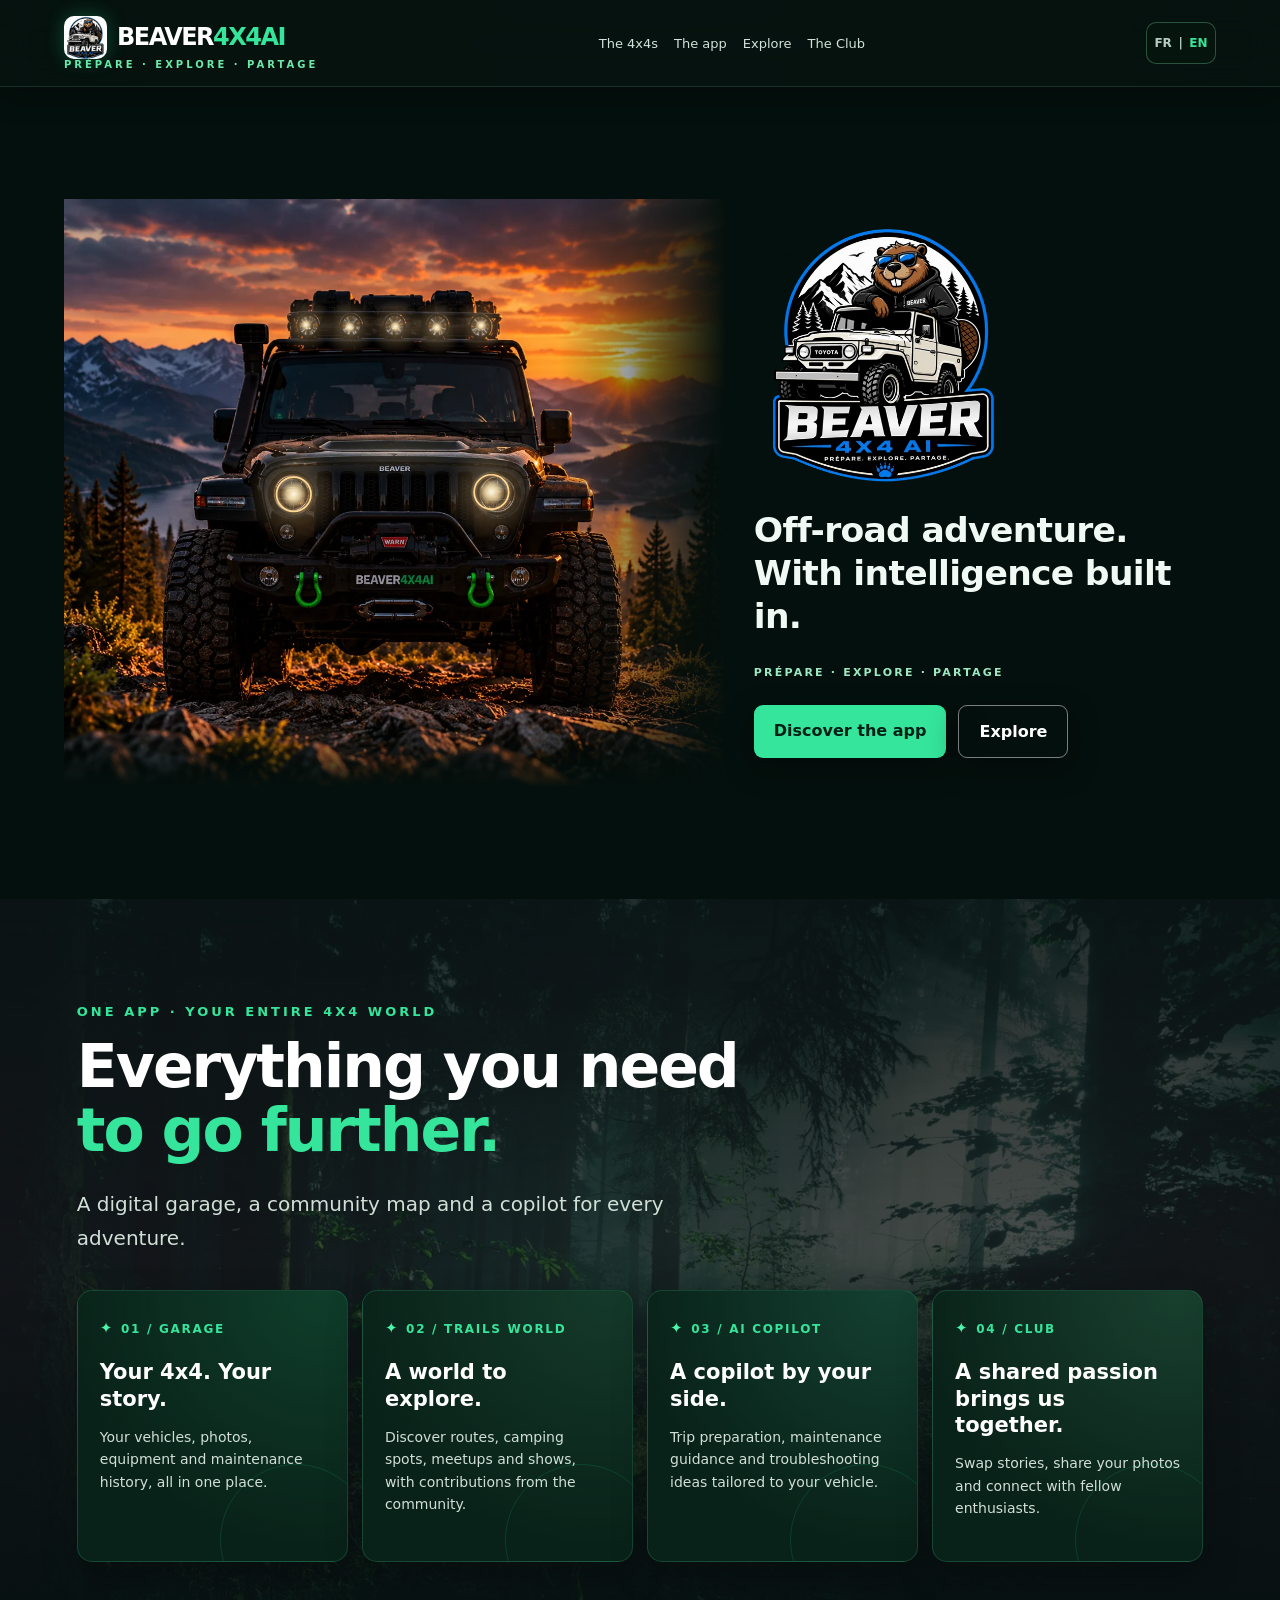
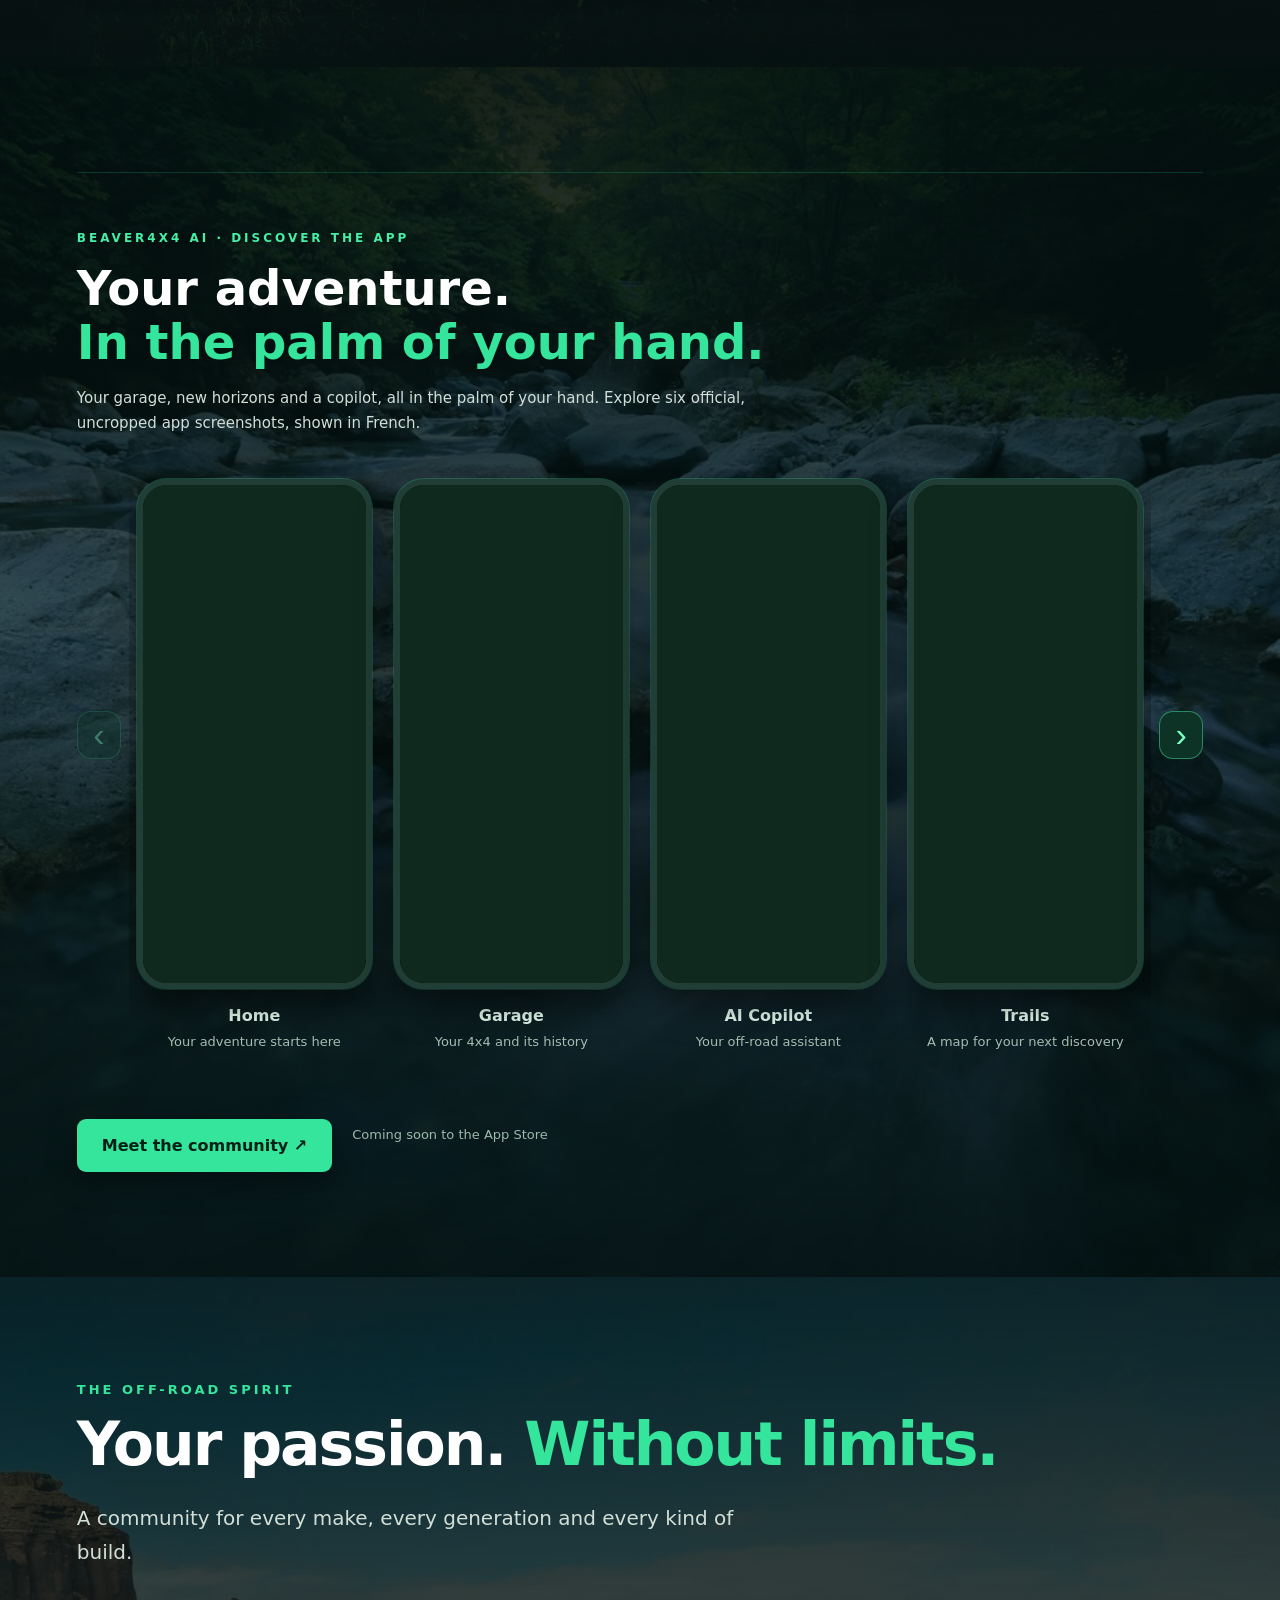
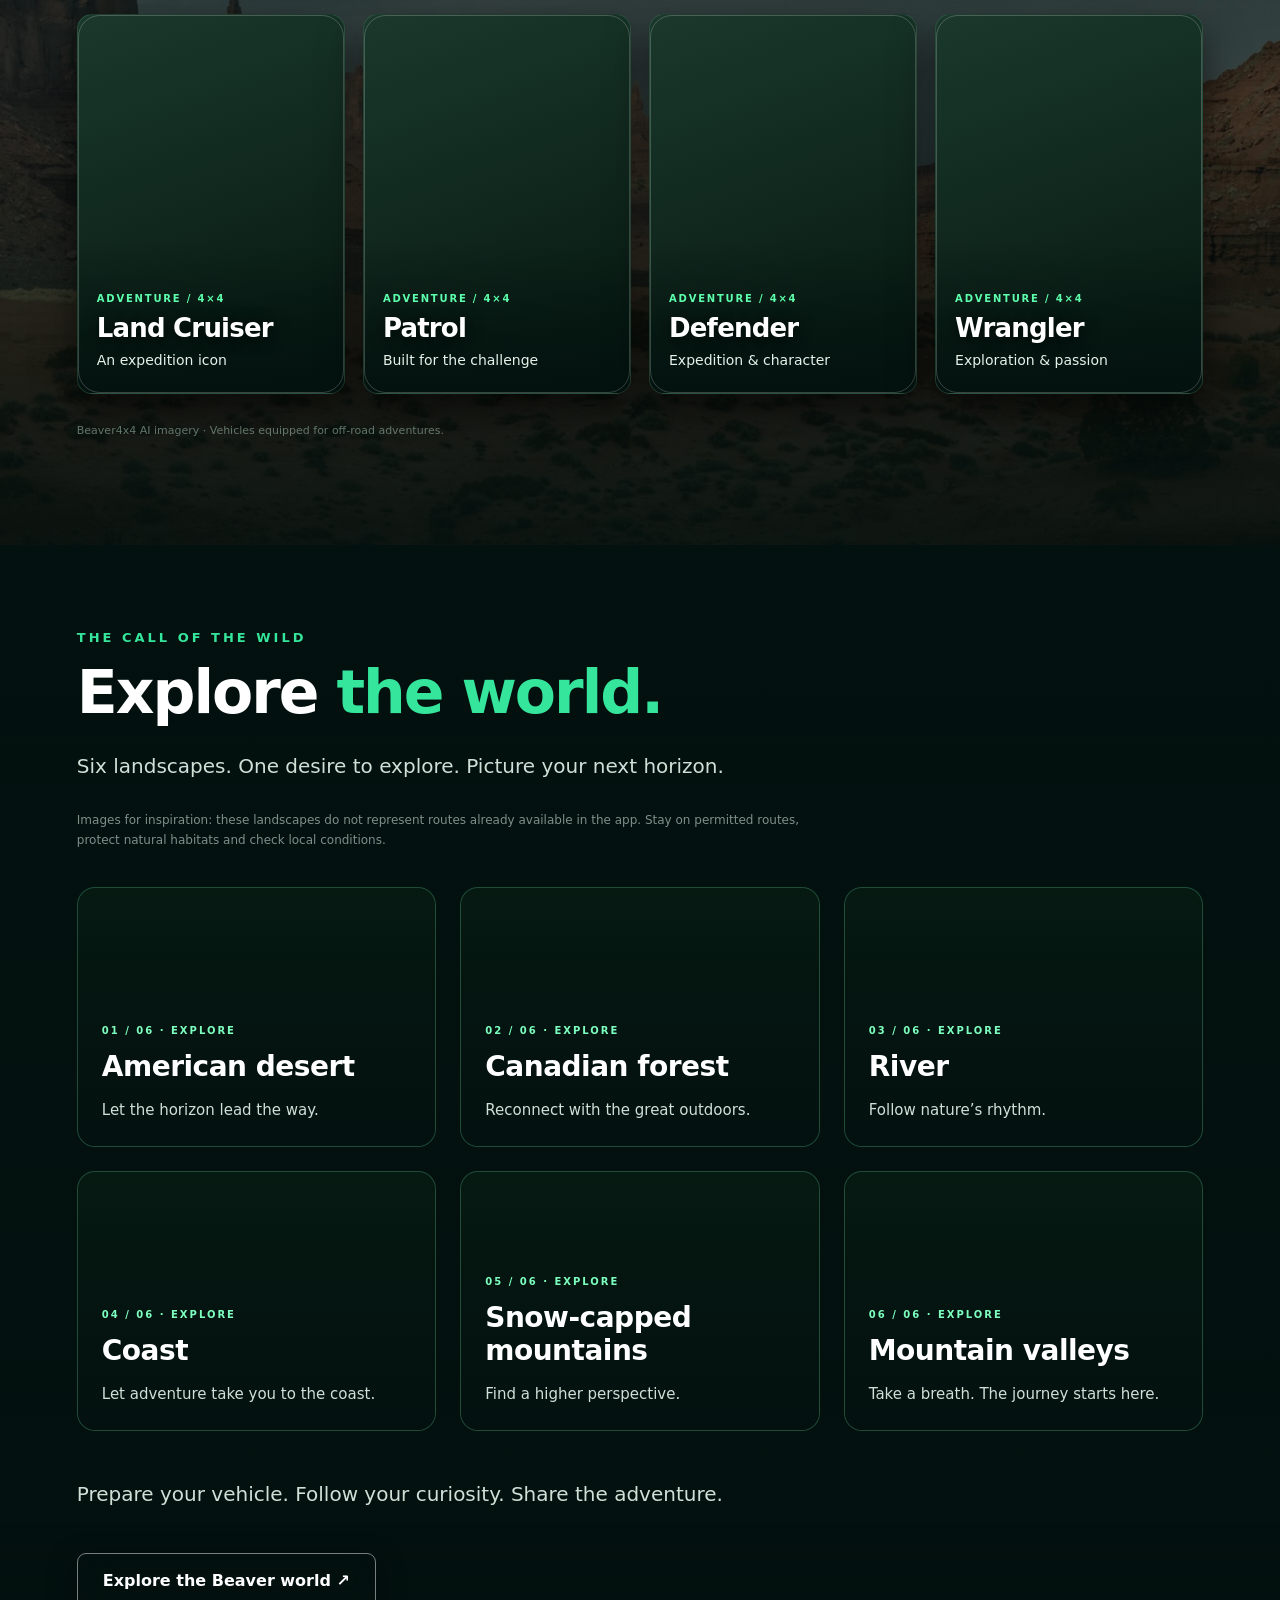
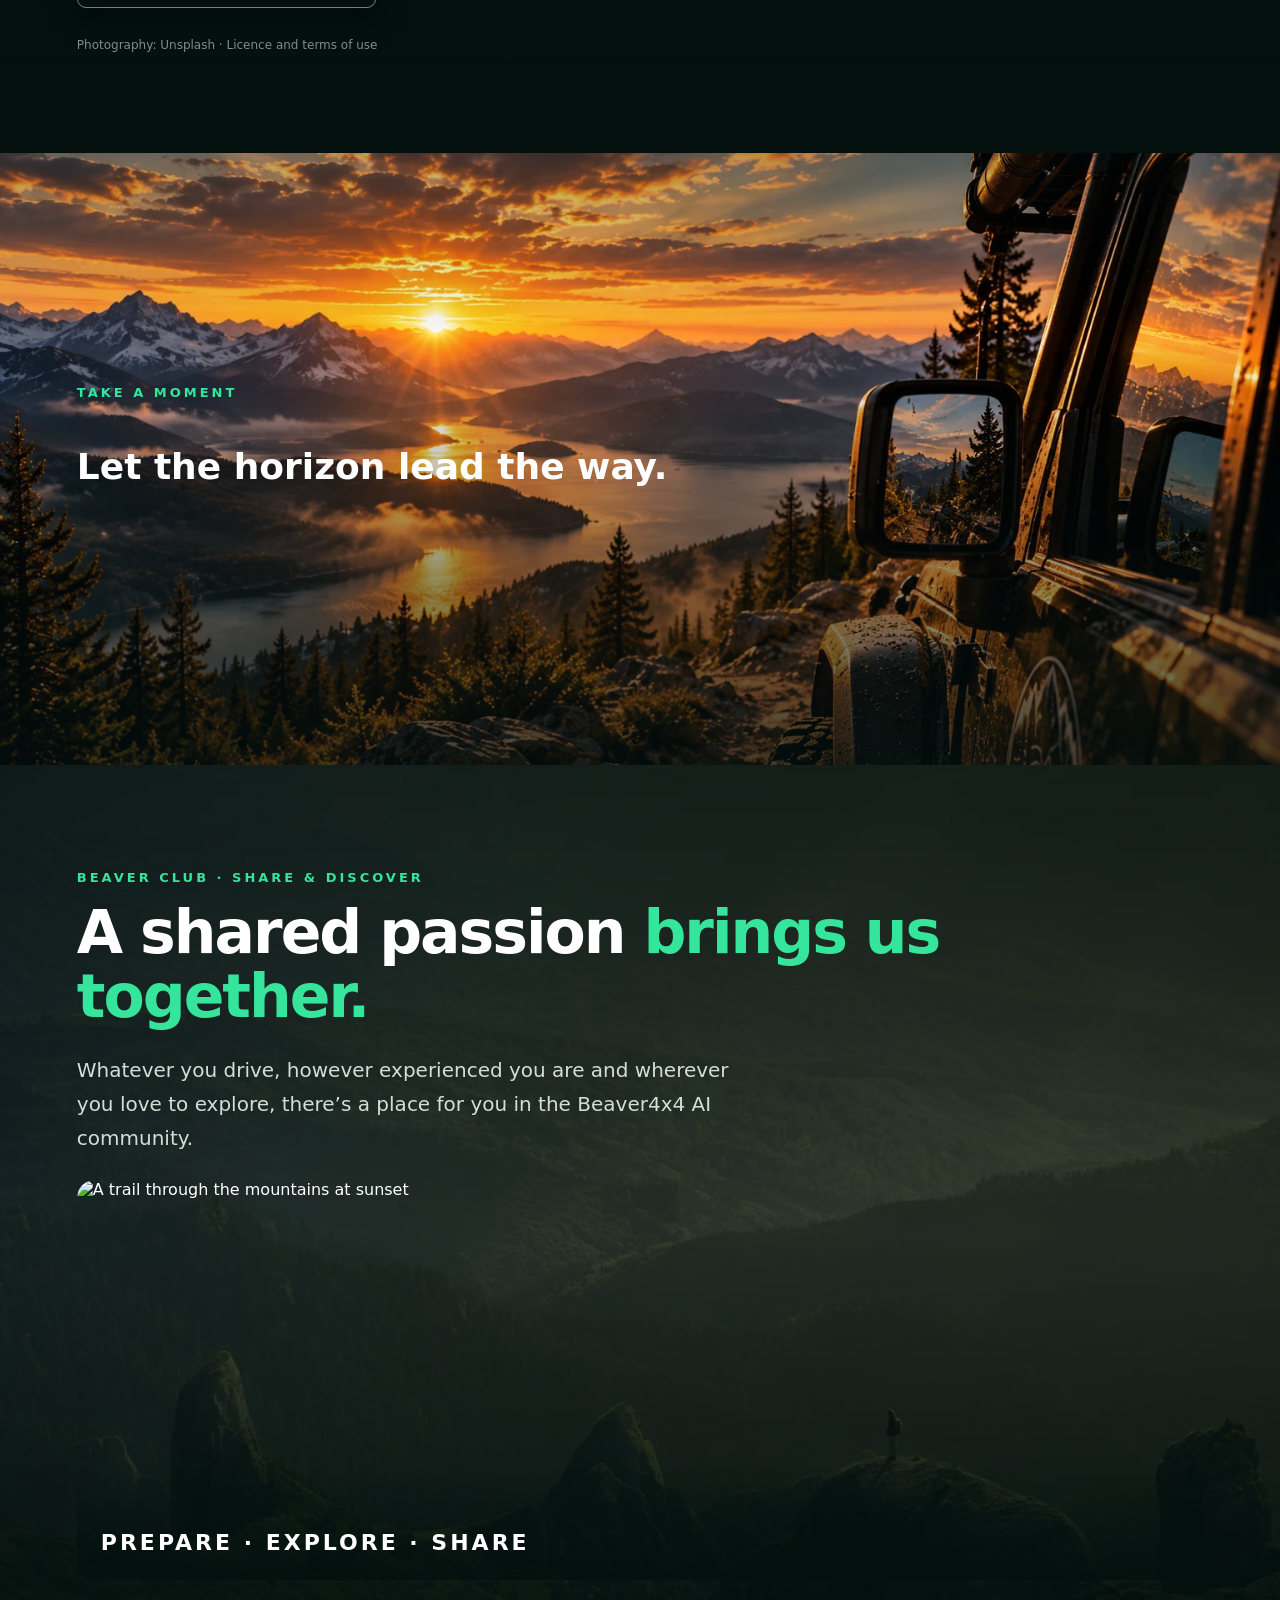
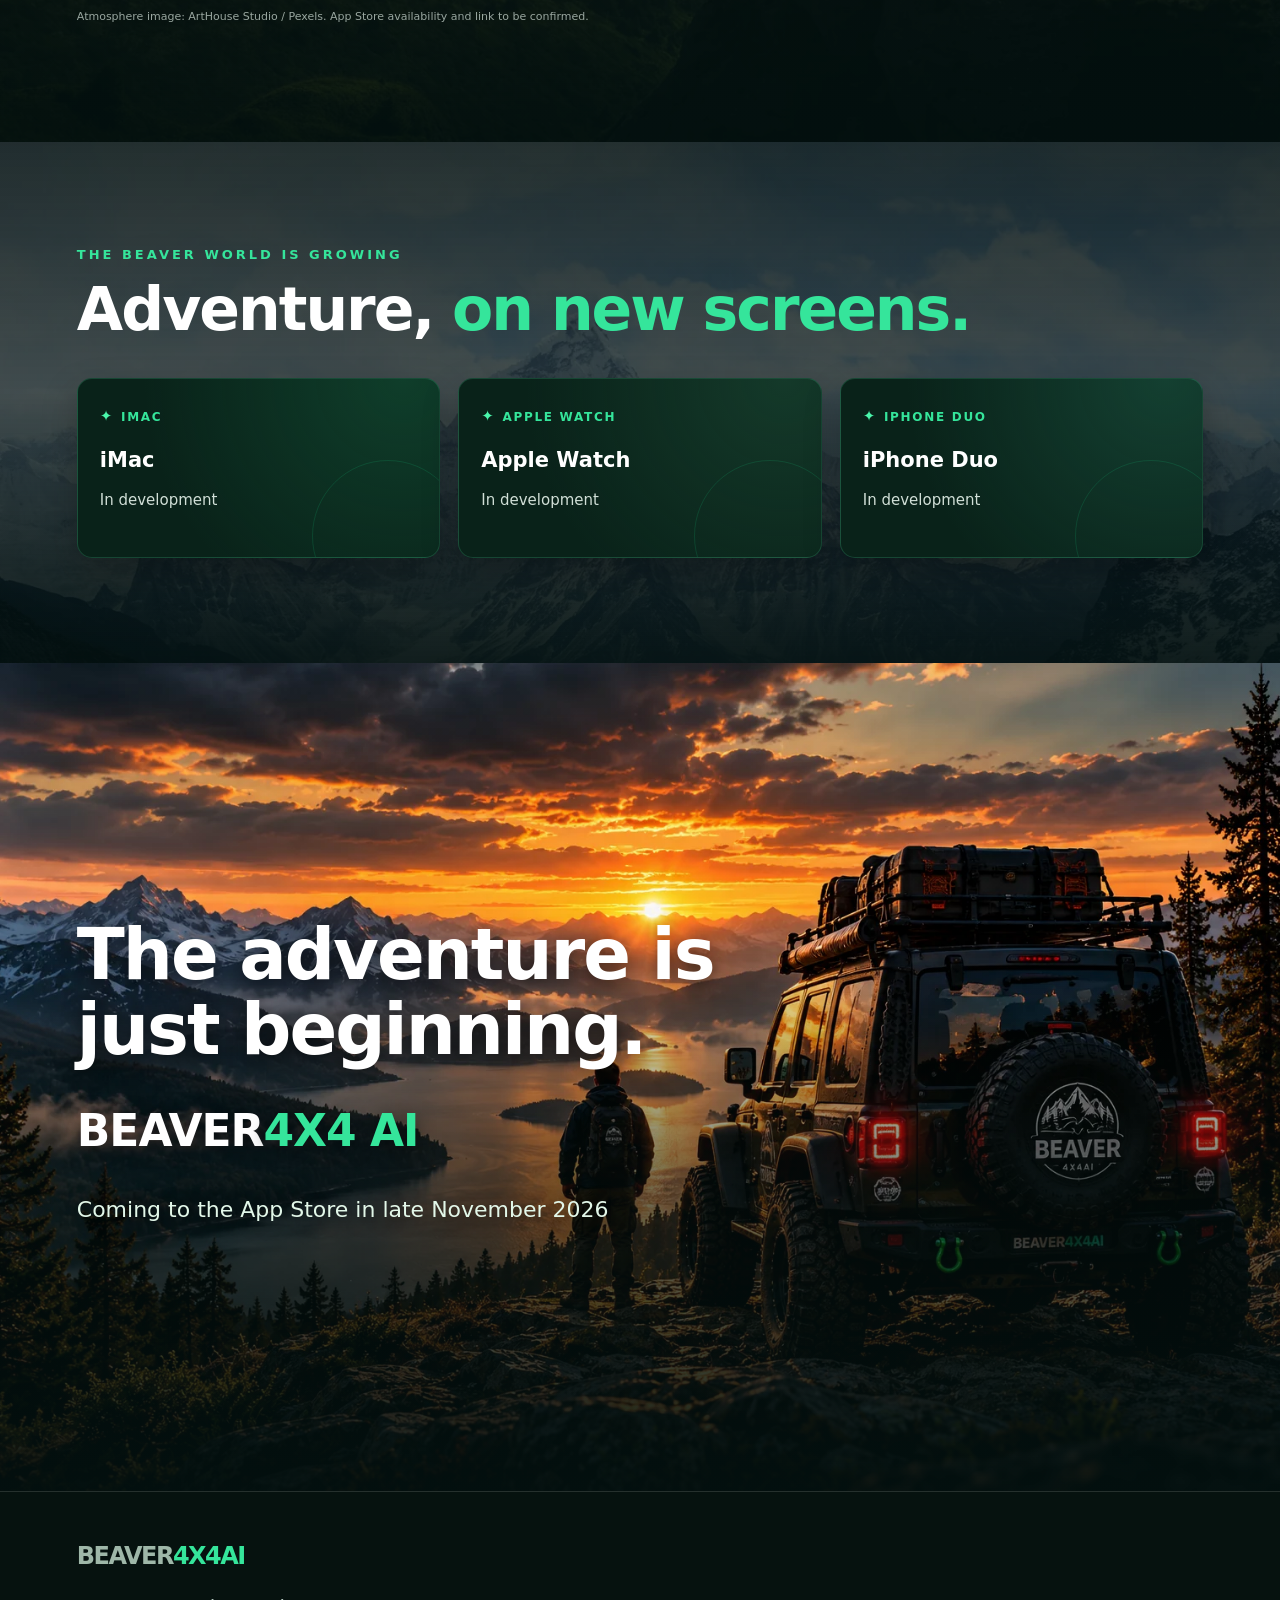
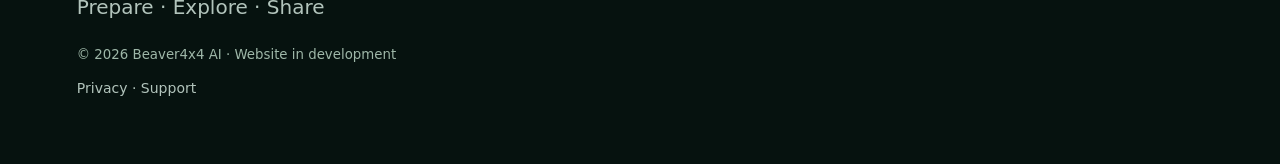
==== commit 28182eb9: "Restore dark opening before progressive headlight ignition" ====
--- a/index.html
+++ b/index.html
@@ -1,4 +1,4 @@
-<!doctype html><html lang="fr"><head><script src="language.js?v=20261024-fr-en1"></script><meta charset="utf-8"><meta name="viewport" content="width=device-width,initial-scale=1"><meta name="theme-color" content="#04150f"><title>Beaver4x4 AI — Prépare · Explore · Partage</title><style>:root{color-scheme:dark;--bg:#04150f;--panel:#0b261c;--green:#18dc87;--muted:#adc1b7}*{box-sizing:border-box}html{scroll-behavior:smooth}body{margin:0;background:var(--bg);color:#fff;font-family:system-ui,-apple-system,Arial,sans-serif}header{position:sticky;top:0;z-index:10;background:#04150ff2;backdrop-filter:blur(18px);border-bottom:1px solid #ffffff24;padding:12px 5%;display:flex;align-items:center;justify-content:space-between}.logo{font-size:24px;font-weight:900;letter-spacing:-1px}.logo span,h1 em,h2 em{color:var(--green);font-style:normal}.tag{font-size:10px;letter-spacing:3px;color:#6be9a8;font-weight:700}nav{display:flex;gap:16px}a{color:inherit;text-decoration:none}nav a{font-size:13px;color:#d2e3d9}nav a:hover{color:var(--green)}.mobile-menu{display:none}.mobile-menu summary{cursor:pointer;list-style:none;border:1px solid #ffffff40;border-radius:12px;padding:10px 14px;font-weight:800;color:var(--green)}.mobile-menu summary::-webkit-details-marker{display:none}.mobile-menu .menu-links{position:absolute;right:5%;top:calc(100% - 2px);background:#092219;border:1px solid #ffffff35;border-radius:14px;padding:12px;min-width:190px;box-shadow:0 18px 35px #0008}.menu-links a{display:block;padding:13px 12px;font-size:15px}.menu-links a:hover{color:var(--green)}section[id]{scroll-margin-top:90px}.btn:hover{filter:brightness(1.1)}.btn:focus-visible,a:focus-visible,summary:focus-visible{outline:3px solid #fff;outline-offset:3px}.hero{min-height:75vh;display:flex;align-items:end;padding:90px 6% 70px;background:linear-gradient(0deg,#04150f 1%,#04150f55 65%,#04150f99),url('https://images.pexels.com/photos/6336036/pexels-photo-6336036.jpeg?auto=compress&cs=tinysrgb&w=1800') center/cover}.wrap{max-width:1150px;margin:auto}.eyebrow{color:var(--green);font-size:13px;letter-spacing:4px;font-weight:800;text-transform:uppercase}h1{font-size:clamp(46px,8vw,94px);line-height:1.02;letter-spacing:-3px;max-width:850px;margin:20px 0}h2{font-size:clamp(34px,5vw,60px);letter-spacing:-2px;line-height:1.07;margin:15px 0 25px}p{color:var(--muted);font-size:clamp(16px,2vw,20px);line-height:1.7;max-width:690px}.btn{display:inline-block;background:var(--green);color:#002016;border-radius:12px;padding:17px 25px;font-weight:800;margin-top:22px}.outline{border:1px solid #587769;background:transparent;color:#fff;margin-left:8px}section{padding:95px 6%}.alt{background:#092219}.grid{display:grid;grid-template-columns:repeat(4,1fr);gap:18px;margin-top:36px}.vehicle{min-height:315px;border:1px solid #ffffff20;border-radius:22px;overflow:hidden;background:#143326;display:flex;flex-direction:column;justify-content:end;position:relative}.vehicle img{position:absolute;inset:0;width:100%;height:100%;object-fit:cover;transition:transform .45s ease}.vehicle:hover img{transform:scale(1.06)}.vehicle:after{content:"";position:absolute;inset:0;background:linear-gradient(transparent 30%,#03120fea)}.vehicle .info{position:relative;z-index:1;padding:22px}.vehicle strong{font-size:23px}.vehicle small{display:block;color:#c5d7ce;margin-top:7px}.features{display:grid;grid-template-columns:repeat(2,1fr);gap:20px;margin-top:35px}.feature{padding:35px;border:1px solid #ffffff22;background:radial-gradient(circle at 90% 0%,#17664470,transparent 55%),#103126;border-radius:24px;transition:transform .2s,border-color .2s}.feature:hover{transform:translateY(-4px);border-color:#18dc8780}.feature b{font-size:26px}.feature p{font-size:16px}.feature .num{color:var(--green);letter-spacing:3px;font-size:13px}.photo{height:290px;border-radius:18px;overflow:hidden;margin-top:25px}.photo img{width:100%;height:100%;object-fit:cover}.notice{font-size:12px;color:#829c8d;margin-top:28px}footer{padding:50px 6%;border-top:1px solid #ffffff20;color:#9eb7a8}@media(max-width:760px){header{padding:10px 5%}.logo{font-size:21px}.tag{font-size:8px;letter-spacing:2px}nav{display:none}.mobile-menu{display:block}.grid{grid-template-columns:repeat(2,1fr)}.vehicle{min-height:245px}.features{grid-template-columns:1fr}.hero{min-height:70vh}.outline{margin-left:0}section{padding:70px 5%}}@media(max-width:400px){.grid{gap:10px}.vehicle{min-height:220px}.vehicle .info{padding:14px}.vehicle strong{font-size:19px}}.intro{position:fixed;inset:0;z-index:100;background:radial-gradient(circle at 50% 55%,#164832,#04150f 70%);display:grid;place-items:center;pointer-events:none;animation:introOut .75s ease 1.9s both}.intro-inner{text-align:center;animation:introIn 1.25s cubic-bezier(.2,.8,.2,1) both}.intro-mark{width:110px;height:110px;margin:0 auto 24px;border:2px solid #18dc87;border-radius:26px;display:grid;place-items:center;box-shadow:0 0 70px #18dc8740;transform:rotate(-7deg);font-size:50px;font-weight:1000;color:#18dc87}.intro-word{font-size:clamp(30px,7vw,60px);font-weight:900;letter-spacing:-2px}.intro-word span{color:#18dc87}.intro-sub{color:#a4e5c4;letter-spacing:4px;font-size:11px;margin-top:12px}.hero .eyebrow,.hero h1,.hero p,.hero .btn{animation:riseIn .8s both}.hero h1{animation-delay:.12s}.hero p{animation-delay:.22s}.hero .btn{animation-delay:.32s}.hero{position:relative;overflow:hidden}.hero:before{content:"";position:absolute;inset:0;background:linear-gradient(105deg,transparent 35%,#18dc870b 50%,transparent 65%);transform:translateX(-100%);animation:shine 6s ease-in-out 2.7s infinite;pointer-events:none}.terrain{position:absolute;right:5%;bottom:9%;width:180px;height:70px;opacity:.35;pointer-events:none;animation:terrainFloat 5s ease-in-out infinite}.terrain svg{width:100%;height:100%;filter:drop-shadow(0 0 12px #18dc8780)}.vehicle{isolation:isolate}.vehicle:before{content:"";position:absolute;z-index:1;inset:0;border:1px solid transparent;border-radius:22px;transition:border-color .3s}.vehicle:hover:before{border-color:#18dc87}.feature .num:before{content:"✦ ";font-size:15px}.feature{position:relative;overflow:hidden}.feature:after{content:"";position:absolute;right:-25px;bottom:-55px;width:150px;height:150px;border:1px solid #18dc8725;border-radius:50%;pointer-events:none}.scroll-cue{position:absolute;bottom:18px;left:50%;transform:translateX(-50%);font-size:12px;color:#9bd6b4;letter-spacing:2px;animation:cue 2s infinite}@keyframes introIn{from{opacity:0;transform:scale(.72)}to{opacity:1;transform:scale(1)}}@keyframes introOut{to{opacity:0;visibility:hidden}}@keyframes riseIn{from{opacity:0;transform:translateY(25px)}to{opacity:1;transform:translateY(0)}}@keyframes shine{0%,70%,100%{transform:translateX(-100%)}85%{transform:translateX(100%)}}@keyframes terrainFloat{50%{transform:translateY(-10px)}}@keyframes cue{50%{opacity:.35;transform:translate(-50%,7px)}}@media(max-width:760px){.terrain{right:4%;bottom:5%;width:110px;opacity:.2}.scroll-cue{display:none}}@media(prefers-reduced-motion:reduce){.intro{display:none}.hero .eyebrow,.hero h1,.hero p,.hero .btn,.terrain,.scroll-cue,.hero:before{animation:none!important}html{scroll-behavior:auto}} .vehicle{box-shadow:0 18px 42px #0008;transition:transform .35s,box-shadow .35s;border-color:#8bdbb42b}.vehicle:hover{transform:translateY(-6px);box-shadow:0 25px 55px #000b}.vehicle img{filter:saturate(1.22) contrast(1.12) brightness(.93);transform:scale(1.09);transition:transform .8s cubic-bezier(.2,.7,.2,1),filter .6s}.vehicle:hover img{transform:scale(1.16);filter:saturate(1.3) contrast(1.15)}.vehicle:after{background:linear-gradient(180deg,#03120f08 15%,#03120f18 40%,#03120ff0 100%)}.vehicle .info{padding:25px 20px 24px}.vehicle strong{font-size:clamp(23px,2.5vw,30px);letter-spacing:-.8px;line-height:1.1;display:block;text-shadow:0 2px 16px #000c}.vehicle small{font-size:14px;color:#e5f1e9;line-height:1.45}.vehicle .info:before{content:"EXPLORE  /  4×4";display:block;color:#5dffac;font-size:10px;letter-spacing:2.2px;font-weight:900;margin-bottom:10px}.vehicle:before{border:1px solid #ffffff35!important;pointer-events:none}.vehicle:nth-child(1) img{object-position:54% center}.vehicle:nth-child(2) img{object-position:52% center}.vehicle:nth-child(3) img{object-position:50% center}.vehicle:nth-child(4) img{object-position:55% center}@media(max-width:760px){.vehicle{min-height:290px}.vehicle .info{padding:18px 15px 20px}.vehicle strong{font-size:23px}.vehicle small{font-size:13px}.vehicle .info:before{font-size:9px;letter-spacing:1.5px}}@media(max-width:400px){.vehicle{min-height:260px}.vehicle strong{font-size:21px}}/* Beaver V7 — premium cinematic landing page */:root{--bg:#05100e;--panel:#0c211b;--green:#35e59b;--muted:#b2c4bc}body{background:#05100e;background-image:radial-gradient(ellipse at 50% 15%,#0b32261a,transparent 65%)}header{background:#06130ff0;padding:16px 5%;border-bottom:1px solid #70edb324;box-shadow:0 8px 30px #0005}.logo{letter-spacing:-1.5px}.hero{min-height:85vh;padding:125px 6% 85px;background:linear-gradient(90deg,#03100ef5 0%,#03100ecb 38%,#03100e40 85%),linear-gradient(0deg,#04150f 0%,transparent 38%),url('https://images.pexels.com/photos/163848/road-mountains-sunset-path-163848.jpeg?auto=compress&cs=tinysrgb&w=1600') center/cover}.hero .wrap{max-width:1180px}.hero h1{font-size:clamp(54px,9vw,115px);letter-spacing:-5px;line-height:1;margin:14px 0 18px;max-width:1000px;text-shadow:0 8px 35px #0009}.hero-headline{font-size:clamp(25px,3.7vw,46px);line-height:1.16;letter-spacing:-1px;margin:0 0 20px;font-weight:800;max-width:620px}.hero p{font-size:clamp(16px,2vw,19px);max-width:530px;color:#e2ebe7;line-height:1.6}.eyebrow{letter-spacing:3px}.btn{border-radius:9px;box-shadow:0 10px 30px #0006}.outline{backdrop-filter:blur(12px);border-color:#ffffff77}section{padding:105px 6%}h2{letter-spacing:-2px}.grid{gap:18px;margin-top:45px}.vehicle{min-height:380px;border-radius:15px;box-shadow:0 18px 42px #0009}.vehicle:after{background:linear-gradient(180deg,#0000 15%,#00160c08 38%,#00120ef5 100%)}.vehicle img{filter:contrast(1.13) saturate(1.18)}.vehicle .info{padding:25px}.vehicle .info:before{content:"BEAVER / EXPLORER";letter-spacing:1.8px}.vehicle strong{font-size:26px}.vehicle small{font-size:14px}.alt{background:radial-gradient(circle at 50% 0%,#0c3c2b60,transparent 65%),#061713}.features{grid-template-columns:repeat(4,1fr);gap:14px}.feature{padding:28px 22px;min-height:245px;background:linear-gradient(145deg,#0b3024,#071b16);border:1px solid #53e6a62e;border-radius:15px}.feature b{display:block;font-size:21px;line-height:1.25;margin-top:22px}.feature p{font-size:14px;line-height:1.6}.feature .num{font-size:12px}.photo{height:400px;border-radius:18px;position:relative}.photo img{filter:contrast(1.1) saturate(1.15);object-position:center}.photo:after{content:"PRÉPARE  ·  EXPLORE  ·  PARTAGE";position:absolute;inset:auto 0 0;padding:60px 24px 25px;background:linear-gradient(transparent,#02110fdc);color:#fff;font-weight:900;letter-spacing:3px;font-size:clamp(13px,2vw,22px)}.notice{font-size:11px;line-height:1.65;opacity:.72}.notice a{text-decoration:none!important}.notice a:hover{text-decoration:underline!important}footer{background:#06120f} @media(max-width:900px){.features{grid-template-columns:repeat(2,1fr)}}@media(max-width:760px){.hero{min-height:75vh;padding:100px 5% 75px;background-position:55% center}.hero h1{font-size:clamp(46px,11vw,75px);letter-spacing:-3px}.hero-headline{font-size:27px}.hero p{max-width:430px}.vehicle{min-height:310px}.features{grid-template-columns:repeat(2,1fr);gap:12px}.feature{min-height:230px;padding:22px 16px}.feature b{font-size:18px}.feature p{font-size:13px}.photo{height:280px}section{padding:78px 5%}}@media(max-width:400px){.vehicle{min-height:275px}.feature{padding:18px 14px}.hero h1{font-size:46px}.hero-headline{font-size:24px}}.hero{background:linear-gradient(90deg,#03100ef0 0%,#03100eaa 40%,#03100e22 100%),linear-gradient(0deg,#04150f 0%,transparent 45%),url('https://images.pexels.com/photos/6336036/pexels-photo-6336036.jpeg?auto=compress&cs=tinysrgb&w=1800') center 53%/cover}.vehicle img{filter:contrast(1.16) saturate(1.2);object-position:center center}.vehicle:nth-child(1) img,.vehicle:nth-child(2) img,.vehicle:nth-child(3) img,.vehicle:nth-child(4) img{object-position:center center}@media(max-width:760px){.hero{background-position:62% center}}/* V8 — adventure photography and mobile refinement */.hero{background:linear-gradient(90deg,#03100eea 0%,#03100e9c 45%,#03100e26 100%),linear-gradient(0deg,#04150f 0%,transparent 45%),url('https://images.pexels.com/photos/6336036/pexels-photo-6336036.jpeg?auto=compress&cs=tinysrgb&w=1800') center 54%/cover}.vehicle img{object-position:center center!important}.vehicle{min-height:390px}.vehicle:after{background:linear-gradient(180deg,#00100a12 10%,#00100a20 48%,#00100af7 100%)}.vehicle .info:before{content:"AVENTURE / 4×4";font-size:10px}.photo img{object-position:center 57%}.feature .num{font-weight:800;letter-spacing:1.7px}.feature .num:before{content:"✦  ";color:#4af6ab}.feature{box-shadow:0 15px 35px #0004}.feature:nth-child(1){background:radial-gradient(circle at 90% 0%,#1c754d55,transparent 70%),#092219}.feature:nth-child(2){background:radial-gradient(circle at 90% 0%,#2b684b55,transparent 70%),#092219}.feature:nth-child(3){background:radial-gradient(circle at 90% 0%,#2a7b6155,transparent 70%),#092219}.feature:nth-child(4){background:radial-gradient(circle at 90% 0%,#37795855,transparent 70%),#092219}@media(max-width:760px){.hero{background-position:57% center;min-height:68vh;padding:76px 5% 72px}.hero h1{font-size:clamp(42px,10vw,68px)}.hero-headline{font-size:clamp(23px,6vw,29px)}.hero p{font-size:16px}.hero .btn{padding:15px 18px;margin-top:14px}.grid{gap:12px}.vehicle{min-height:300px}.vehicle .info{padding:17px 14px 20px}.vehicle strong{font-size:clamp(19px,5vw,25px)}.vehicle small{font-size:12px}.vehicle .info:before{font-size:9px;letter-spacing:1px}.features{gap:12px}.feature{min-height:220px}.feature .num{font-size:11px;letter-spacing:.5px}.photo{height:280px}}@media(max-width:400px){.vehicle{min-height:270px}.hero h1{font-size:43px}.vehicle .info{padding:15px 12px}}/* V9 : cadrage complet des vrais modèles, sans découper les carrosseries */.vehicle{background:linear-gradient(155deg,#19382c 0%,#091e17 60%,#04110e 100%)}.vehicle img{inset:0 0 auto 0;width:100%;height:76%;object-fit:contain!important;object-position:center center!important;transform:none!important;filter:contrast(1.07) saturate(1.13)!important}.vehicle:hover img{transform:scale(1.025)!important}.vehicle:after{background:linear-gradient(180deg,#03120f00 25%,#03120f18 52%,#03120ff2 82%,#03120fff 100%)}.vehicle .info{padding-bottom:22px}@media(max-width:760px){.vehicle{min-height:285px}.vehicle img{height:73%}.vehicle .info{padding:14px 13px 18px}.vehicle strong{font-size:clamp(18px,4.8vw,24px)}}@media(max-width:400px){.vehicle{min-height:260px}.vehicle img{height:71%}}/* V10: uploaded official images */.brand-emblem{width:43px;height:43px;object-fit:contain;vertical-align:middle;margin-right:10px;border-radius:10px}.intro-mark{padding:0!important;overflow:hidden!important}.vehicle:nth-child(1) img,.vehicle:nth-child(4) img{object-fit:contain!important;object-position:center center!important;height:76%}@media(max-width:760px){.brand-emblem{width:33px;height:33px;margin-right:7px}.vehicle:nth-child(1) img,.vehicle:nth-child(4) img{height:73%}}/* V11 · premium off-road identity and tighter mobile layout */.intro{background:radial-gradient(circle at 50% 48%,#194a35,#03100c 72%)}.intro-mark{width:138px!important;height:138px!important;transform:none!important;border:2px solid #56f6aa55!important;border-radius:26px!important;box-shadow:0 0 0 9px #25e99c0c,0 0 70px #22e79750!important;animation:beaverBadge 1.7s cubic-bezier(.16,1,.3,1) both}.intro-mark img{width:100%;height:100%;object-fit:contain;filter:drop-shadow(0 8px 16px #0009)}.intro-inner:after{content:"";display:block;width:210px;height:4px;border-radius:5px;background:linear-gradient(90deg,transparent,#34e99c,transparent);margin:20px auto 0;animation:trailSweep 1.7s ease both}.brand-emblem{filter:drop-shadow(0 0 9px #27ef9744);transition:transform .45s ease,filter .45s ease}.logo:hover .brand-emblem{transform:rotate(-7deg) scale(1.12);filter:drop-shadow(0 0 16px #27ef9788)}@keyframes beaverBadge{0%{opacity:0;transform:translateY(28px) scale(.7) rotate(-10deg);filter:blur(8px)}55%{opacity:1;filter:blur(0)}80%{transform:translateY(-4px) scale(1.06) rotate(2deg)}100%{transform:translateY(0) scale(1) rotate(0)}}@keyframes trailSweep{from{opacity:0;transform:scaleX(.05)}to{opacity:1;transform:scaleX(1)}}#vehicules,#club{position:relative;isolation:isolate;overflow:hidden}#vehicules:before,#club:before{content:"";position:absolute;z-index:-1;pointer-events:none;width:210px;height:520px;top:5%;right:-36px;background-image:url("data:image/svg+xml,%3Csvg%20xmlns%3D%22http%3A%2F%2Fwww.w3.org%2F2000%2Fsvg%22%20width%3D%22160%22%20height%3D%22340%22%20viewBox%3D%220%200%20160%20340%22%3E%3Cg%20stroke%3D%22%236beaab%22%20stroke-width%3D%227%22%20stroke-linecap%3D%22round%22%20fill%3D%22none%22%20opacity%3D%22.9%22%3E%3Cpath%20d%3D%22M38%200V340M122%200V340%22%20stroke-width%3D%223%22%20stroke-dasharray%3D%228%2013%22%2F%3E%3Cpath%20d%3D%22M14%20-5l49%2022M97%2017l49-22%22%2F%3E%3Cpath%20d%3D%22M14%2025l49%2022M97%2047l49-22%22%2F%3E%3Cpath%20d%3D%22M14%2055l49%2022M97%2077l49-22%22%2F%3E%3Cpath%20d%3D%22M14%2085l49%2022M97%20107l49-22%22%2F%3E%3Cpath%20d%3D%22M14%20115l49%2022M97%20137l49-22%22%2F%3E%3Cpath%20d%3D%22M14%20145l49%2022M97%20167l49-22%22%2F%3E%3Cpath%20d%3D%22M14%20175l49%2022M97%20197l49-22%22%2F%3E%3Cpath%20d%3D%22M14%20205l49%2022M97%20227l49-22%22%2F%3E%3Cpath%20d%3D%22M14%20235l49%2022M97%20257l49-22%22%2F%3E%3Cpath%20d%3D%22M14%20265l49%2022M97%20287l49-22%22%2F%3E%3Cpath%20d%3D%22M14%20295l49%2022M97%20317l49-22%22%2F%3E%3Cpath%20d%3D%22M14%20325l49%2022M97%20347l49-22%22%2F%3E%3C%2Fg%3E%3C%2Fsvg%3E");background-repeat:repeat-y;background-size:140px auto;opacity:.11;transform:rotate(-22deg)}#club:before{left:-65px;right:auto;top:8%;transform:rotate(19deg);opacity:.08}.vehicle{background:linear-gradient(160deg,#1a382b,#061710)!important;display:flex;flex-direction:column;justify-content:flex-end}.vehicle img{height:76%!important;width:100%;object-fit:contain!important;object-position:center center!important}.vehicle:after{background:linear-gradient(180deg,transparent 35%,#04150f2e 58%,#03120ff8 81%,#03120f 100%)}.vehicle .info{padding:22px 19px 23px}.grid{align-items:stretch}.vehicle:hover{box-shadow:0 20px 48px #000b,0 0 0 1px #43f5a755}@media(max-width:760px){#vehicules:before{right:-90px;opacity:.07}.grid{gap:12px}.vehicle{min-height:310px!important;border-radius:19px}.vehicle img{height:74%!important}.vehicle .info{padding:17px 14px 20px}.vehicle strong{font-size:clamp(19px,5vw,25px)}.vehicle small{font-size:12px}.vehicle .info:before{font-size:9px;letter-spacing:1px}.intro-mark{width:118px!important;height:118px!important}}@media(max-width:400px){.vehicle{min-height:275px!important}.vehicle img{height:72%!important}.grid{gap:10px}.vehicle .info{padding:13px 11px 16px}.vehicle strong{font-size:19px}}@media(prefers-reduced-motion:reduce){.intro-mark,.intro-inner:after{animation:none!important}.brand-emblem{transition:none}}/* V12 — cinematic tread intro, navigation transition and app previews */.intro{overflow:hidden!important}.intro-inner{position:relative;z-index:2}.intro-tire{position:absolute;z-index:1;top:-35%;bottom:-35%;width:120px;background-image:url("data:image/svg+xml,%3Csvg%20xmlns%3D%22http%3A%2F%2Fwww.w3.org%2F2000%2Fsvg%22%20width%3D%22120%22%20height%3D%22320%22%20viewBox%3D%220%200%20120%20320%22%3E%3Cg%20fill%3D%22none%22%20stroke%3D%22%2337e99d%22%20stroke-width%3D%227%22%20stroke-linecap%3D%22round%22%3E%3Cpath%20d%3D%22M10%200l43%2019M67%2019l43-19%22%2F%3E%3Cpath%20d%3D%22M10%2032l43%2019M67%2051l43-19%22%2F%3E%3Cpath%20d%3D%22M10%2064l43%2019M67%2083l43-19%22%2F%3E%3Cpath%20d%3D%22M10%2096l43%2019M67%20115l43-19%22%2F%3E%3Cpath%20d%3D%22M10%20128l43%2019M67%20147l43-19%22%2F%3E%3Cpath%20d%3D%22M10%20160l43%2019M67%20179l43-19%22%2F%3E%3Cpath%20d%3D%22M10%20192l43%2019M67%20211l43-19%22%2F%3E%3Cpath%20d%3D%22M10%20224l43%2019M67%20243l43-19%22%2F%3E%3Cpath%20d%3D%22M10%20256l43%2019M67%20275l43-19%22%2F%3E%3Cpath%20d%3D%22M10%20288l43%2019M67%20307l43-19%22%2F%3E%3Cpath%20d%3D%22M10%20320l43%2019M67%20339l43-19%22%2F%3E%3Cpath%20d%3D%22M58%200v320M62%200v320%22%20stroke-width%3D%222%22%20stroke-dasharray%3D%228%2011%22%2F%3E%3C%2Fg%3E%3C%2Fsvg%3E");background-size:120px 320px;opacity:0;filter:drop-shadow(0 0 15px #30f1a455);pointer-events:none;animation:tireEntry 1.7s cubic-bezier(.2,.7,.2,1) both}.intro-tire-left{left:calc(50% - 235px);transform:rotate(-16deg)}.intro-tire-right{right:calc(50% - 235px);transform:rotate(16deg);animation-delay:.14s}@keyframes tireEntry{0%{opacity:0;background-position:0 -340px}32%{opacity:.18}75%{opacity:.32}100%{opacity:.10;background-position:0 150px}}.intro-mark{animation:beaverBadge 1.45s cubic-bezier(.16,1,.3,1) both!important}.intro-word{animation:logoWordReveal 1.3s .22s both}@keyframes logoWordReveal{from{opacity:0;transform:translateY(14px);filter:blur(5px)}to{opacity:1;transform:translateY(0);filter:blur(0)}}.route-transition{position:fixed;z-index:90;inset:0;pointer-events:none;opacity:0;visibility:hidden;background:linear-gradient(110deg,#04150fe8,#08271de8);transition:opacity .2s,visibility .2s}.route-transition:before,.route-transition:after{content:"";position:absolute;top:-40%;bottom:-40%;width:120px;background:url("data:image/svg+xml,%3Csvg%20xmlns%3D%22http%3A%2F%2Fwww.w3.org%2F2000%2Fsvg%22%20width%3D%22120%22%20height%3D%22320%22%20viewBox%3D%220%200%20120%20320%22%3E%3Cg%20fill%3D%22none%22%20stroke%3D%22%2337e99d%22%20stroke-width%3D%227%22%20stroke-linecap%3D%22round%22%3E%3Cpath%20d%3D%22M10%200l43%2019M67%2019l43-19%22%2F%3E%3Cpath%20d%3D%22M10%2032l43%2019M67%2051l43-19%22%2F%3E%3Cpath%20d%3D%22M10%2064l43%2019M67%2083l43-19%22%2F%3E%3Cpath%20d%3D%22M10%2096l43%2019M67%20115l43-19%22%2F%3E%3Cpath%20d%3D%22M10%20128l43%2019M67%20147l43-19%22%2F%3E%3Cpath%20d%3D%22M10%20160l43%2019M67%20179l43-19%22%2F%3E%3Cpath%20d%3D%22M10%20192l43%2019M67%20211l43-19%22%2F%3E%3Cpath%20d%3D%22M10%20224l43%2019M67%20243l43-19%22%2F%3E%3Cpath%20d%3D%22M10%20256l43%2019M67%20275l43-19%22%2F%3E%3Cpath%20d%3D%22M10%20288l43%2019M67%20307l43-19%22%2F%3E%3Cpath%20d%3D%22M10%20320l43%2019M67%20339l43-19%22%2F%3E%3Cpath%20d%3D%22M58%200v320M62%200v320%22%20stroke-width%3D%222%22%20stroke-dasharray%3D%228%2011%22%2F%3E%3C%2Fg%3E%3C%2Fsvg%3E") center / 120px 320px repeat-y;opacity:.42;filter:drop-shadow(0 0 12px #2bfaac44)}.route-transition:before{left:32%;transform:rotate(-14deg)}.route-transition:after{right:32%;transform:rotate(14deg)}.route-transition.is-active{visibility:visible;opacity:1;animation:routePass .55s ease both}@keyframes routePass{0%{opacity:0;clip-path:inset(0 100% 0 0)}35%{opacity:.86;clip-path:inset(0 0 0 0)}70%{opacity:.65}100%{opacity:0;clip-path:inset(0 0 0 100%)}}html{scroll-behavior:smooth}section[id]{scroll-margin-top:110px}.app-showcase{margin-top:75px;padding-top:54px;border-top:1px solid #2cd99133}.showcase-intro{max-width:720px;margin-bottom:30px}.showcase-kicker{color:#47eea5;font-size:12px;letter-spacing:3px;font-weight:800}.showcase-intro h3{font-size:clamp(30px,4vw,48px);line-height:1.12;margin:16px 0}.showcase-intro h3 em{color:#35e59b;font-style:normal}.showcase-intro p{font-size:15px;line-height:1.7;color:#a9c3b6}.phone-gallery{display:grid;grid-template-columns:repeat(4,minmax(0,1fr));gap:18px}.phone-item{text-align:center;min-width:0}.phone-shell{margin:auto;max-width:235px;aspect-ratio:9/18.5;border:6px solid #203e35;border-radius:34px;background:#030d0a;box-shadow:0 16px 35px #0008,0 0 0 1px #4cf4ad44;position:relative;padding:5px;overflow:hidden}.phone-notch{position:absolute;z-index:4;top:10px;left:50%;transform:translateX(-50%);width:30%;height:15px;background:#010504;border-radius:0 0 14px 14px}.phone-screen{height:100%;border-radius:25px;overflow:hidden;position:relative;background:#10291e}.phone-screen>img{width:100%;height:100%;object-fit:cover;filter:brightness(.62) saturate(.8)}.phone-overlay{position:absolute;inset:0;background:linear-gradient(0deg,#03140ef5,transparent 65%);display:flex;flex-direction:column;justify-content:end;align-items:start;text-align:left;padding:16px 11px 20px;gap:8px}.phone-overlay span{font-size:9px;color:#65ffc0;letter-spacing:1px}.phone-overlay strong{font-size:clamp(14px,1.8vw,23px);line-height:1.1}.phone-overlay small{font-size:10px;color:#c5dbd0}.phone-title{display:block;margin-top:16px;color:#e8fff3;font-size:14px}.phone-desc{display:block;color:#a7bdb2;font-size:12px;line-height:1.4;margin-top:5px}@media(max-width:760px){.phone-gallery{grid-template-columns:repeat(2,minmax(0,1fr));gap:22px 15px}.phone-shell{max-width:205px}.app-showcase{margin-top:48px;padding-top:38px}.intro-tire-left{left:4%}.intro-tire-right{right:4%}.showcase-intro p{font-size:14px}.phone-overlay{padding:12px 9px 18px}.phone-title{font-size:12px}.phone-desc{font-size:11px}}@media(prefers-reduced-motion:reduce){.intro-tire,.intro-word,.intro-mark,.route-transition{animation:none!important}.route-transition{display:none}html{scroll-behavior:auto}}/* V13 — refined vehicle photo framing and premium motion */.vehicle{min-height:380px!important;overflow:hidden;isolation:isolate}.vehicle img{position:absolute!important;top:0!important;left:0!important;width:100%!important;height:100%!important;object-fit:cover!important;object-position:center 46%!important;transform:scale(1)!important;transition:transform .8s cubic-bezier(.2,.7,.2,1),filter .6s ease!important}.vehicle:nth-child(1) img{object-position:center 51%!important}.vehicle:nth-child(2) img{object-position:center 48%!important}.vehicle:nth-child(3) img{object-position:center 54%!important}.vehicle:nth-child(4) img{object-position:center 48%!important}.vehicle:after{background:linear-gradient(180deg,#00120b00 20%,#00120b10 44%,#00120be6 84%,#00120bfa 100%)!important}.vehicle .info{position:relative;z-index:2}.vehicle:hover img{transform:scale(1.06)!important;filter:contrast(1.07) saturate(1.14)!important}.intro-mark{box-shadow:0 0 0 1px #55ffb566,0 0 25px #22e79755,0 0 90px #22e79728!important}.intro-inner{animation:introFloat 2.1s ease-in-out both}@keyframes introFloat{0%{transform:translateY(18px)}55%{transform:translateY(-5px)}100%{transform:translateY(0)}}.intro-tire{animation-duration:2.05s!important}.route-transition:before,.route-transition:after{background-size:120px 320px}.route-transition.is-active:before{animation:trackSlide .56s ease-out both}.route-transition.is-active:after{animation:trackSlide .56s .06s ease-out both}@keyframes trackSlide{from{background-position:center -260px;opacity:0}35%{opacity:.6}to{background-position:center 250px;opacity:.25}}.phone-shell{transition:transform .4s ease,box-shadow .4s ease}.phone-item:hover .phone-shell{transform:translateY(-9px) rotate(-1deg);box-shadow:0 24px 48px #000b,0 0 0 1px #4cf4ad88}.phone-screen img{object-fit:cover}.phone-item .phone-overlay{pointer-events:none}@media(max-width:760px){.vehicle{min-height:305px!important}.vehicle img{height:100%!important}.vehicle:nth-child(1) img{object-position:53% 50%!important}.vehicle:nth-child(2) img{object-position:50% 50%!important}.vehicle:nth-child(3) img{object-position:50% 50%!important}.vehicle:nth-child(4) img{object-position:50% 50%!important}.vehicle .info{padding:18px 13px 20px}.vehicle strong{font-size:clamp(19px,5vw,25px)}.phone-gallery{gap:20px 14px}}@media(max-width:400px){.vehicle{min-height:285px!important}}@media(prefers-reduced-motion:reduce){.intro-inner,.route-transition:before,.route-transition:after{animation:none!important}.vehicle img,.phone-shell{transition:none!important}}/* V14 cinematic expedition intro & real carousel architecture */.intro{overflow:hidden}.intro-inner{z-index:5!important;transform:translateY(-105px);animation:introCaption 2s ease both!important}.intro-expedition{position:absolute;inset:0;z-index:3;pointer-events:none;overflow:hidden}.expedition-car{position:absolute;bottom:7%;left:50%;width:min(88vw,710px);height:auto;transform:translateX(-50%);filter:drop-shadow(0 16px 17px #000d);animation:expeditionDrive 2.65s cubic-bezier(.16,.65,.18,1) both}.expedition-door-logo{position:absolute;z-index:2;width:clamp(22px,5vw,44px);height:clamp(22px,5vw,44px);object-fit:contain;bottom:calc(7% + min(88vw,710px)*.155);left:calc(50% - min(88vw,710px)*.065);border-radius:5px;animation:doorDrive 2.65s cubic-bezier(.16,.65,.18,1) both}.expedition-ground{position:absolute;bottom:8%;left:0;right:0;height:2px;background:linear-gradient(90deg,transparent,#50e8a770,transparent);box-shadow:0 0 24px #3eec9b66}.expedition-dust{position:absolute;bottom:7%;width:120px;height:65px;border-radius:50%;background:radial-gradient(ellipse,#b8b59a7d,transparent 70%);filter:blur(12px);animation:dustCloud 2.3s .4s ease-out both}.dust-one{left:12%}.dust-two{left:25%;animation-delay:.65s}.expedition-light{position:absolute;bottom:17%;right:0;width:55%;height:25%;background:radial-gradient(ellipse at 70% 50%,#d9d5a21e,transparent 70%);filter:blur(22px)}@keyframes expeditionDrive{0%{transform:translateX(-190%) scale(.82);opacity:0}35%{opacity:1}68%{transform:translateX(-48%) scale(1.02)}85%{transform:translateX(-50%) scale(1)}100%{transform:translateX(-50%) scale(1);opacity:1}}@keyframes doorDrive{0%{transform:translateX(-130vw);opacity:0}35%{opacity:1}68%{transform:translateX(2%)}100%{transform:translateX(0)}}@keyframes dustCloud{0%{opacity:0;transform:translateX(-70px) scale(.2)}50%{opacity:.6}100%{opacity:0;transform:translateX(-160px) scale(2.4)}}@keyframes introCaption{from{opacity:0;transform:translateY(-65px) scale(.94)}to{opacity:1;transform:translateY(-105px) scale(1)}}.intro-tire{opacity:.12}.showcase-carousel{position:relative;padding:0 42px}.showcase-track{display:flex;gap:22px;overflow-x:auto;scroll-snap-type:x mandatory;scroll-padding:12px;padding:12px 8px 26px;scrollbar-width:thin;scrollbar-color:#37d990 #092219;-webkit-overflow-scrolling:touch}.showcase-slide{flex:0 0 clamp(170px,22vw,235px);scroll-snap-align:center;text-align:center;min-width:0}.showcase-slide .phone-shell{width:100%}.showcase-arrow{position:absolute;z-index:3;top:38%;width:37px;height:48px;border-radius:14px;background:#0d3326;border:1px solid #4deda677;color:#7bffbd;font-size:34px;cursor:pointer}.showcase-arrow.prev{left:0}.showcase-arrow.next{right:0}.showcase-arrow:hover{background:#14513a}.showcase-actions{display:flex;align-items:center;flex-wrap:wrap;gap:20px;margin-top:20px}.store-soon{font-size:13px;color:#9cb9aa}.phone-screen>img{filter:brightness(.75) saturate(.9)}.showcase-slide .phone-overlay{background:linear-gradient(0deg,#03140fe8,transparent 55%)}.hero{background-attachment:fixed}.photo img{transition:transform .6s ease}.photo:hover img{transform:scale(1.025)}.scroll-visible{animation:sectionRise .75s ease both}@keyframes sectionRise{from{opacity:.3;transform:translateY(24px)}to{opacity:1;transform:translateY(0)}}@media(max-width:760px){.intro-inner{animation:introCaptionMobile 2s ease both!important}.expedition-car{bottom:13%;width:115vw}.expedition-door-logo{bottom:calc(13% + 115vw*.155);left:calc(50% - 115vw*.065)}.expedition-ground{bottom:14%}.expedition-dust{bottom:13%}@keyframes introCaptionMobile{from{opacity:0;transform:translateY(-75px) scale(.92)}to{opacity:1;transform:translateY(-145px) scale(1)}}.showcase-carousel{padding:0 23px}.showcase-track{gap:15px}.showcase-slide{flex-basis:64vw;max-width:225px}.showcase-arrow{width:27px;height:44px;font-size:25px}.hero{background-attachment:scroll}}@media(prefers-reduced-motion:reduce){.intro-expedition,.intro-inner{animation:none!important}.expedition-car{animation:none!important;transform:translateX(-50%)}.expedition-door-logo{animation:none!important}.expedition-dust{display:none}.hero{background-attachment:scroll}.scroll-visible{animation:none!important}}</style><link rel="stylesheet" href="quality.css?v=20261024-fr-en1"><link rel="preload" as="image" href="assets/scene-front-1536.webp" fetchpriority="high"><link rel="stylesheet" href="language.css?v=20261024-fr-en1"><link rel="sitemap" type="application/xml" href="sitemap.xml"><!-- seo:start -->
+<!doctype html><html lang="fr"><head><script src="language.js?v=20261024-night2"></script><meta charset="utf-8"><meta name="viewport" content="width=device-width,initial-scale=1"><meta name="theme-color" content="#04150f"><title>Beaver4x4 AI — Prépare · Explore · Partage</title><style>:root{color-scheme:dark;--bg:#04150f;--panel:#0b261c;--green:#18dc87;--muted:#adc1b7}*{box-sizing:border-box}html{scroll-behavior:smooth}body{margin:0;background:var(--bg);color:#fff;font-family:system-ui,-apple-system,Arial,sans-serif}header{position:sticky;top:0;z-index:10;background:#04150ff2;backdrop-filter:blur(18px);border-bottom:1px solid #ffffff24;padding:12px 5%;display:flex;align-items:center;justify-content:space-between}.logo{font-size:24px;font-weight:900;letter-spacing:-1px}.logo span,h1 em,h2 em{color:var(--green);font-style:normal}.tag{font-size:10px;letter-spacing:3px;color:#6be9a8;font-weight:700}nav{display:flex;gap:16px}a{color:inherit;text-decoration:none}nav a{font-size:13px;color:#d2e3d9}nav a:hover{color:var(--green)}.mobile-menu{display:none}.mobile-menu summary{cursor:pointer;list-style:none;border:1px solid #ffffff40;border-radius:12px;padding:10px 14px;font-weight:800;color:var(--green)}.mobile-menu summary::-webkit-details-marker{display:none}.mobile-menu .menu-links{position:absolute;right:5%;top:calc(100% - 2px);background:#092219;border:1px solid #ffffff35;border-radius:14px;padding:12px;min-width:190px;box-shadow:0 18px 35px #0008}.menu-links a{display:block;padding:13px 12px;font-size:15px}.menu-links a:hover{color:var(--green)}section[id]{scroll-margin-top:90px}.btn:hover{filter:brightness(1.1)}.btn:focus-visible,a:focus-visible,summary:focus-visible{outline:3px solid #fff;outline-offset:3px}.hero{min-height:75vh;display:flex;align-items:end;padding:90px 6% 70px;background:linear-gradient(0deg,#04150f 1%,#04150f55 65%,#04150f99),url('https://images.pexels.com/photos/6336036/pexels-photo-6336036.jpeg?auto=compress&cs=tinysrgb&w=1800') center/cover}.wrap{max-width:1150px;margin:auto}.eyebrow{color:var(--green);font-size:13px;letter-spacing:4px;font-weight:800;text-transform:uppercase}h1{font-size:clamp(46px,8vw,94px);line-height:1.02;letter-spacing:-3px;max-width:850px;margin:20px 0}h2{font-size:clamp(34px,5vw,60px);letter-spacing:-2px;line-height:1.07;margin:15px 0 25px}p{color:var(--muted);font-size:clamp(16px,2vw,20px);line-height:1.7;max-width:690px}.btn{display:inline-block;background:var(--green);color:#002016;border-radius:12px;padding:17px 25px;font-weight:800;margin-top:22px}.outline{border:1px solid #587769;background:transparent;color:#fff;margin-left:8px}section{padding:95px 6%}.alt{background:#092219}.grid{display:grid;grid-template-columns:repeat(4,1fr);gap:18px;margin-top:36px}.vehicle{min-height:315px;border:1px solid #ffffff20;border-radius:22px;overflow:hidden;background:#143326;display:flex;flex-direction:column;justify-content:end;position:relative}.vehicle img{position:absolute;inset:0;width:100%;height:100%;object-fit:cover;transition:transform .45s ease}.vehicle:hover img{transform:scale(1.06)}.vehicle:after{content:"";position:absolute;inset:0;background:linear-gradient(transparent 30%,#03120fea)}.vehicle .info{position:relative;z-index:1;padding:22px}.vehicle strong{font-size:23px}.vehicle small{display:block;color:#c5d7ce;margin-top:7px}.features{display:grid;grid-template-columns:repeat(2,1fr);gap:20px;margin-top:35px}.feature{padding:35px;border:1px solid #ffffff22;background:radial-gradient(circle at 90% 0%,#17664470,transparent 55%),#103126;border-radius:24px;transition:transform .2s,border-color .2s}.feature:hover{transform:translateY(-4px);border-color:#18dc8780}.feature b{font-size:26px}.feature p{font-size:16px}.feature .num{color:var(--green);letter-spacing:3px;font-size:13px}.photo{height:290px;border-radius:18px;overflow:hidden;margin-top:25px}.photo img{width:100%;height:100%;object-fit:cover}.notice{font-size:12px;color:#829c8d;margin-top:28px}footer{padding:50px 6%;border-top:1px solid #ffffff20;color:#9eb7a8}@media(max-width:760px){header{padding:10px 5%}.logo{font-size:21px}.tag{font-size:8px;letter-spacing:2px}nav{display:none}.mobile-menu{display:block}.grid{grid-template-columns:repeat(2,1fr)}.vehicle{min-height:245px}.features{grid-template-columns:1fr}.hero{min-height:70vh}.outline{margin-left:0}section{padding:70px 5%}}@media(max-width:400px){.grid{gap:10px}.vehicle{min-height:220px}.vehicle .info{padding:14px}.vehicle strong{font-size:19px}}.intro{position:fixed;inset:0;z-index:100;background:radial-gradient(circle at 50% 55%,#164832,#04150f 70%);display:grid;place-items:center;pointer-events:none;animation:introOut .75s ease 1.9s both}.intro-inner{text-align:center;animation:introIn 1.25s cubic-bezier(.2,.8,.2,1) both}.intro-mark{width:110px;height:110px;margin:0 auto 24px;border:2px solid #18dc87;border-radius:26px;display:grid;place-items:center;box-shadow:0 0 70px #18dc8740;transform:rotate(-7deg);font-size:50px;font-weight:1000;color:#18dc87}.intro-word{font-size:clamp(30px,7vw,60px);font-weight:900;letter-spacing:-2px}.intro-word span{color:#18dc87}.intro-sub{color:#a4e5c4;letter-spacing:4px;font-size:11px;margin-top:12px}.hero .eyebrow,.hero h1,.hero p,.hero .btn{animation:riseIn .8s both}.hero h1{animation-delay:.12s}.hero p{animation-delay:.22s}.hero .btn{animation-delay:.32s}.hero{position:relative;overflow:hidden}.hero:before{content:"";position:absolute;inset:0;background:linear-gradient(105deg,transparent 35%,#18dc870b 50%,transparent 65%);transform:translateX(-100%);animation:shine 6s ease-in-out 2.7s infinite;pointer-events:none}.terrain{position:absolute;right:5%;bottom:9%;width:180px;height:70px;opacity:.35;pointer-events:none;animation:terrainFloat 5s ease-in-out infinite}.terrain svg{width:100%;height:100%;filter:drop-shadow(0 0 12px #18dc8780)}.vehicle{isolation:isolate}.vehicle:before{content:"";position:absolute;z-index:1;inset:0;border:1px solid transparent;border-radius:22px;transition:border-color .3s}.vehicle:hover:before{border-color:#18dc87}.feature .num:before{content:"✦ ";font-size:15px}.feature{position:relative;overflow:hidden}.feature:after{content:"";position:absolute;right:-25px;bottom:-55px;width:150px;height:150px;border:1px solid #18dc8725;border-radius:50%;pointer-events:none}.scroll-cue{position:absolute;bottom:18px;left:50%;transform:translateX(-50%);font-size:12px;color:#9bd6b4;letter-spacing:2px;animation:cue 2s infinite}@keyframes introIn{from{opacity:0;transform:scale(.72)}to{opacity:1;transform:scale(1)}}@keyframes introOut{to{opacity:0;visibility:hidden}}@keyframes riseIn{from{opacity:0;transform:translateY(25px)}to{opacity:1;transform:translateY(0)}}@keyframes shine{0%,70%,100%{transform:translateX(-100%)}85%{transform:translateX(100%)}}@keyframes terrainFloat{50%{transform:translateY(-10px)}}@keyframes cue{50%{opacity:.35;transform:translate(-50%,7px)}}@media(max-width:760px){.terrain{right:4%;bottom:5%;width:110px;opacity:.2}.scroll-cue{display:none}}@media(prefers-reduced-motion:reduce){.intro{display:none}.hero .eyebrow,.hero h1,.hero p,.hero .btn,.terrain,.scroll-cue,.hero:before{animation:none!important}html{scroll-behavior:auto}} .vehicle{box-shadow:0 18px 42px #0008;transition:transform .35s,box-shadow .35s;border-color:#8bdbb42b}.vehicle:hover{transform:translateY(-6px);box-shadow:0 25px 55px #000b}.vehicle img{filter:saturate(1.22) contrast(1.12) brightness(.93);transform:scale(1.09);transition:transform .8s cubic-bezier(.2,.7,.2,1),filter .6s}.vehicle:hover img{transform:scale(1.16);filter:saturate(1.3) contrast(1.15)}.vehicle:after{background:linear-gradient(180deg,#03120f08 15%,#03120f18 40%,#03120ff0 100%)}.vehicle .info{padding:25px 20px 24px}.vehicle strong{font-size:clamp(23px,2.5vw,30px);letter-spacing:-.8px;line-height:1.1;display:block;text-shadow:0 2px 16px #000c}.vehicle small{font-size:14px;color:#e5f1e9;line-height:1.45}.vehicle .info:before{content:"EXPLORE  /  4×4";display:block;color:#5dffac;font-size:10px;letter-spacing:2.2px;font-weight:900;margin-bottom:10px}.vehicle:before{border:1px solid #ffffff35!important;pointer-events:none}.vehicle:nth-child(1) img{object-position:54% center}.vehicle:nth-child(2) img{object-position:52% center}.vehicle:nth-child(3) img{object-position:50% center}.vehicle:nth-child(4) img{object-position:55% center}@media(max-width:760px){.vehicle{min-height:290px}.vehicle .info{padding:18px 15px 20px}.vehicle strong{font-size:23px}.vehicle small{font-size:13px}.vehicle .info:before{font-size:9px;letter-spacing:1.5px}}@media(max-width:400px){.vehicle{min-height:260px}.vehicle strong{font-size:21px}}/* Beaver V7 — premium cinematic landing page */:root{--bg:#05100e;--panel:#0c211b;--green:#35e59b;--muted:#b2c4bc}body{background:#05100e;background-image:radial-gradient(ellipse at 50% 15%,#0b32261a,transparent 65%)}header{background:#06130ff0;padding:16px 5%;border-bottom:1px solid #70edb324;box-shadow:0 8px 30px #0005}.logo{letter-spacing:-1.5px}.hero{min-height:85vh;padding:125px 6% 85px;background:linear-gradient(90deg,#03100ef5 0%,#03100ecb 38%,#03100e40 85%),linear-gradient(0deg,#04150f 0%,transparent 38%),url('https://images.pexels.com/photos/163848/road-mountains-sunset-path-163848.jpeg?auto=compress&cs=tinysrgb&w=1600') center/cover}.hero .wrap{max-width:1180px}.hero h1{font-size:clamp(54px,9vw,115px);letter-spacing:-5px;line-height:1;margin:14px 0 18px;max-width:1000px;text-shadow:0 8px 35px #0009}.hero-headline{font-size:clamp(25px,3.7vw,46px);line-height:1.16;letter-spacing:-1px;margin:0 0 20px;font-weight:800;max-width:620px}.hero p{font-size:clamp(16px,2vw,19px);max-width:530px;color:#e2ebe7;line-height:1.6}.eyebrow{letter-spacing:3px}.btn{border-radius:9px;box-shadow:0 10px 30px #0006}.outline{backdrop-filter:blur(12px);border-color:#ffffff77}section{padding:105px 6%}h2{letter-spacing:-2px}.grid{gap:18px;margin-top:45px}.vehicle{min-height:380px;border-radius:15px;box-shadow:0 18px 42px #0009}.vehicle:after{background:linear-gradient(180deg,#0000 15%,#00160c08 38%,#00120ef5 100%)}.vehicle img{filter:contrast(1.13) saturate(1.18)}.vehicle .info{padding:25px}.vehicle .info:before{content:"BEAVER / EXPLORER";letter-spacing:1.8px}.vehicle strong{font-size:26px}.vehicle small{font-size:14px}.alt{background:radial-gradient(circle at 50% 0%,#0c3c2b60,transparent 65%),#061713}.features{grid-template-columns:repeat(4,1fr);gap:14px}.feature{padding:28px 22px;min-height:245px;background:linear-gradient(145deg,#0b3024,#071b16);border:1px solid #53e6a62e;border-radius:15px}.feature b{display:block;font-size:21px;line-height:1.25;margin-top:22px}.feature p{font-size:14px;line-height:1.6}.feature .num{font-size:12px}.photo{height:400px;border-radius:18px;position:relative}.photo img{filter:contrast(1.1) saturate(1.15);object-position:center}.photo:after{content:"PRÉPARE  ·  EXPLORE  ·  PARTAGE";position:absolute;inset:auto 0 0;padding:60px 24px 25px;background:linear-gradient(transparent,#02110fdc);color:#fff;font-weight:900;letter-spacing:3px;font-size:clamp(13px,2vw,22px)}.notice{font-size:11px;line-height:1.65;opacity:.72}.notice a{text-decoration:none!important}.notice a:hover{text-decoration:underline!important}footer{background:#06120f} @media(max-width:900px){.features{grid-template-columns:repeat(2,1fr)}}@media(max-width:760px){.hero{min-height:75vh;padding:100px 5% 75px;background-position:55% center}.hero h1{font-size:clamp(46px,11vw,75px);letter-spacing:-3px}.hero-headline{font-size:27px}.hero p{max-width:430px}.vehicle{min-height:310px}.features{grid-template-columns:repeat(2,1fr);gap:12px}.feature{min-height:230px;padding:22px 16px}.feature b{font-size:18px}.feature p{font-size:13px}.photo{height:280px}section{padding:78px 5%}}@media(max-width:400px){.vehicle{min-height:275px}.feature{padding:18px 14px}.hero h1{font-size:46px}.hero-headline{font-size:24px}}.hero{background:linear-gradient(90deg,#03100ef0 0%,#03100eaa 40%,#03100e22 100%),linear-gradient(0deg,#04150f 0%,transparent 45%),url('https://images.pexels.com/photos/6336036/pexels-photo-6336036.jpeg?auto=compress&cs=tinysrgb&w=1800') center 53%/cover}.vehicle img{filter:contrast(1.16) saturate(1.2);object-position:center center}.vehicle:nth-child(1) img,.vehicle:nth-child(2) img,.vehicle:nth-child(3) img,.vehicle:nth-child(4) img{object-position:center center}@media(max-width:760px){.hero{background-position:62% center}}/* V8 — adventure photography and mobile refinement */.hero{background:linear-gradient(90deg,#03100eea 0%,#03100e9c 45%,#03100e26 100%),linear-gradient(0deg,#04150f 0%,transparent 45%),url('https://images.pexels.com/photos/6336036/pexels-photo-6336036.jpeg?auto=compress&cs=tinysrgb&w=1800') center 54%/cover}.vehicle img{object-position:center center!important}.vehicle{min-height:390px}.vehicle:after{background:linear-gradient(180deg,#00100a12 10%,#00100a20 48%,#00100af7 100%)}.vehicle .info:before{content:"AVENTURE / 4×4";font-size:10px}.photo img{object-position:center 57%}.feature .num{font-weight:800;letter-spacing:1.7px}.feature .num:before{content:"✦  ";color:#4af6ab}.feature{box-shadow:0 15px 35px #0004}.feature:nth-child(1){background:radial-gradient(circle at 90% 0%,#1c754d55,transparent 70%),#092219}.feature:nth-child(2){background:radial-gradient(circle at 90% 0%,#2b684b55,transparent 70%),#092219}.feature:nth-child(3){background:radial-gradient(circle at 90% 0%,#2a7b6155,transparent 70%),#092219}.feature:nth-child(4){background:radial-gradient(circle at 90% 0%,#37795855,transparent 70%),#092219}@media(max-width:760px){.hero{background-position:57% center;min-height:68vh;padding:76px 5% 72px}.hero h1{font-size:clamp(42px,10vw,68px)}.hero-headline{font-size:clamp(23px,6vw,29px)}.hero p{font-size:16px}.hero .btn{padding:15px 18px;margin-top:14px}.grid{gap:12px}.vehicle{min-height:300px}.vehicle .info{padding:17px 14px 20px}.vehicle strong{font-size:clamp(19px,5vw,25px)}.vehicle small{font-size:12px}.vehicle .info:before{font-size:9px;letter-spacing:1px}.features{gap:12px}.feature{min-height:220px}.feature .num{font-size:11px;letter-spacing:.5px}.photo{height:280px}}@media(max-width:400px){.vehicle{min-height:270px}.hero h1{font-size:43px}.vehicle .info{padding:15px 12px}}/* V9 : cadrage complet des vrais modèles, sans découper les carrosseries */.vehicle{background:linear-gradient(155deg,#19382c 0%,#091e17 60%,#04110e 100%)}.vehicle img{inset:0 0 auto 0;width:100%;height:76%;object-fit:contain!important;object-position:center center!important;transform:none!important;filter:contrast(1.07) saturate(1.13)!important}.vehicle:hover img{transform:scale(1.025)!important}.vehicle:after{background:linear-gradient(180deg,#03120f00 25%,#03120f18 52%,#03120ff2 82%,#03120fff 100%)}.vehicle .info{padding-bottom:22px}@media(max-width:760px){.vehicle{min-height:285px}.vehicle img{height:73%}.vehicle .info{padding:14px 13px 18px}.vehicle strong{font-size:clamp(18px,4.8vw,24px)}}@media(max-width:400px){.vehicle{min-height:260px}.vehicle img{height:71%}}/* V10: uploaded official images */.brand-emblem{width:43px;height:43px;object-fit:contain;vertical-align:middle;margin-right:10px;border-radius:10px}.intro-mark{padding:0!important;overflow:hidden!important}.vehicle:nth-child(1) img,.vehicle:nth-child(4) img{object-fit:contain!important;object-position:center center!important;height:76%}@media(max-width:760px){.brand-emblem{width:33px;height:33px;margin-right:7px}.vehicle:nth-child(1) img,.vehicle:nth-child(4) img{height:73%}}/* V11 · premium off-road identity and tighter mobile layout */.intro{background:radial-gradient(circle at 50% 48%,#194a35,#03100c 72%)}.intro-mark{width:138px!important;height:138px!important;transform:none!important;border:2px solid #56f6aa55!important;border-radius:26px!important;box-shadow:0 0 0 9px #25e99c0c,0 0 70px #22e79750!important;animation:beaverBadge 1.7s cubic-bezier(.16,1,.3,1) both}.intro-mark img{width:100%;height:100%;object-fit:contain;filter:drop-shadow(0 8px 16px #0009)}.intro-inner:after{content:"";display:block;width:210px;height:4px;border-radius:5px;background:linear-gradient(90deg,transparent,#34e99c,transparent);margin:20px auto 0;animation:trailSweep 1.7s ease both}.brand-emblem{filter:drop-shadow(0 0 9px #27ef9744);transition:transform .45s ease,filter .45s ease}.logo:hover .brand-emblem{transform:rotate(-7deg) scale(1.12);filter:drop-shadow(0 0 16px #27ef9788)}@keyframes beaverBadge{0%{opacity:0;transform:translateY(28px) scale(.7) rotate(-10deg);filter:blur(8px)}55%{opacity:1;filter:blur(0)}80%{transform:translateY(-4px) scale(1.06) rotate(2deg)}100%{transform:translateY(0) scale(1) rotate(0)}}@keyframes trailSweep{from{opacity:0;transform:scaleX(.05)}to{opacity:1;transform:scaleX(1)}}#vehicules,#club{position:relative;isolation:isolate;overflow:hidden}#vehicules:before,#club:before{content:"";position:absolute;z-index:-1;pointer-events:none;width:210px;height:520px;top:5%;right:-36px;background-image:url("data:image/svg+xml,%3Csvg%20xmlns%3D%22http%3A%2F%2Fwww.w3.org%2F2000%2Fsvg%22%20width%3D%22160%22%20height%3D%22340%22%20viewBox%3D%220%200%20160%20340%22%3E%3Cg%20stroke%3D%22%236beaab%22%20stroke-width%3D%227%22%20stroke-linecap%3D%22round%22%20fill%3D%22none%22%20opacity%3D%22.9%22%3E%3Cpath%20d%3D%22M38%200V340M122%200V340%22%20stroke-width%3D%223%22%20stroke-dasharray%3D%228%2013%22%2F%3E%3Cpath%20d%3D%22M14%20-5l49%2022M97%2017l49-22%22%2F%3E%3Cpath%20d%3D%22M14%2025l49%2022M97%2047l49-22%22%2F%3E%3Cpath%20d%3D%22M14%2055l49%2022M97%2077l49-22%22%2F%3E%3Cpath%20d%3D%22M14%2085l49%2022M97%20107l49-22%22%2F%3E%3Cpath%20d%3D%22M14%20115l49%2022M97%20137l49-22%22%2F%3E%3Cpath%20d%3D%22M14%20145l49%2022M97%20167l49-22%22%2F%3E%3Cpath%20d%3D%22M14%20175l49%2022M97%20197l49-22%22%2F%3E%3Cpath%20d%3D%22M14%20205l49%2022M97%20227l49-22%22%2F%3E%3Cpath%20d%3D%22M14%20235l49%2022M97%20257l49-22%22%2F%3E%3Cpath%20d%3D%22M14%20265l49%2022M97%20287l49-22%22%2F%3E%3Cpath%20d%3D%22M14%20295l49%2022M97%20317l49-22%22%2F%3E%3Cpath%20d%3D%22M14%20325l49%2022M97%20347l49-22%22%2F%3E%3C%2Fg%3E%3C%2Fsvg%3E");background-repeat:repeat-y;background-size:140px auto;opacity:.11;transform:rotate(-22deg)}#club:before{left:-65px;right:auto;top:8%;transform:rotate(19deg);opacity:.08}.vehicle{background:linear-gradient(160deg,#1a382b,#061710)!important;display:flex;flex-direction:column;justify-content:flex-end}.vehicle img{height:76%!important;width:100%;object-fit:contain!important;object-position:center center!important}.vehicle:after{background:linear-gradient(180deg,transparent 35%,#04150f2e 58%,#03120ff8 81%,#03120f 100%)}.vehicle .info{padding:22px 19px 23px}.grid{align-items:stretch}.vehicle:hover{box-shadow:0 20px 48px #000b,0 0 0 1px #43f5a755}@media(max-width:760px){#vehicules:before{right:-90px;opacity:.07}.grid{gap:12px}.vehicle{min-height:310px!important;border-radius:19px}.vehicle img{height:74%!important}.vehicle .info{padding:17px 14px 20px}.vehicle strong{font-size:clamp(19px,5vw,25px)}.vehicle small{font-size:12px}.vehicle .info:before{font-size:9px;letter-spacing:1px}.intro-mark{width:118px!important;height:118px!important}}@media(max-width:400px){.vehicle{min-height:275px!important}.vehicle img{height:72%!important}.grid{gap:10px}.vehicle .info{padding:13px 11px 16px}.vehicle strong{font-size:19px}}@media(prefers-reduced-motion:reduce){.intro-mark,.intro-inner:after{animation:none!important}.brand-emblem{transition:none}}/* V12 — cinematic tread intro, navigation transition and app previews */.intro{overflow:hidden!important}.intro-inner{position:relative;z-index:2}.intro-tire{position:absolute;z-index:1;top:-35%;bottom:-35%;width:120px;background-image:url("data:image/svg+xml,%3Csvg%20xmlns%3D%22http%3A%2F%2Fwww.w3.org%2F2000%2Fsvg%22%20width%3D%22120%22%20height%3D%22320%22%20viewBox%3D%220%200%20120%20320%22%3E%3Cg%20fill%3D%22none%22%20stroke%3D%22%2337e99d%22%20stroke-width%3D%227%22%20stroke-linecap%3D%22round%22%3E%3Cpath%20d%3D%22M10%200l43%2019M67%2019l43-19%22%2F%3E%3Cpath%20d%3D%22M10%2032l43%2019M67%2051l43-19%22%2F%3E%3Cpath%20d%3D%22M10%2064l43%2019M67%2083l43-19%22%2F%3E%3Cpath%20d%3D%22M10%2096l43%2019M67%20115l43-19%22%2F%3E%3Cpath%20d%3D%22M10%20128l43%2019M67%20147l43-19%22%2F%3E%3Cpath%20d%3D%22M10%20160l43%2019M67%20179l43-19%22%2F%3E%3Cpath%20d%3D%22M10%20192l43%2019M67%20211l43-19%22%2F%3E%3Cpath%20d%3D%22M10%20224l43%2019M67%20243l43-19%22%2F%3E%3Cpath%20d%3D%22M10%20256l43%2019M67%20275l43-19%22%2F%3E%3Cpath%20d%3D%22M10%20288l43%2019M67%20307l43-19%22%2F%3E%3Cpath%20d%3D%22M10%20320l43%2019M67%20339l43-19%22%2F%3E%3Cpath%20d%3D%22M58%200v320M62%200v320%22%20stroke-width%3D%222%22%20stroke-dasharray%3D%228%2011%22%2F%3E%3C%2Fg%3E%3C%2Fsvg%3E");background-size:120px 320px;opacity:0;filter:drop-shadow(0 0 15px #30f1a455);pointer-events:none;animation:tireEntry 1.7s cubic-bezier(.2,.7,.2,1) both}.intro-tire-left{left:calc(50% - 235px);transform:rotate(-16deg)}.intro-tire-right{right:calc(50% - 235px);transform:rotate(16deg);animation-delay:.14s}@keyframes tireEntry{0%{opacity:0;background-position:0 -340px}32%{opacity:.18}75%{opacity:.32}100%{opacity:.10;background-position:0 150px}}.intro-mark{animation:beaverBadge 1.45s cubic-bezier(.16,1,.3,1) both!important}.intro-word{animation:logoWordReveal 1.3s .22s both}@keyframes logoWordReveal{from{opacity:0;transform:translateY(14px);filter:blur(5px)}to{opacity:1;transform:translateY(0);filter:blur(0)}}.route-transition{position:fixed;z-index:90;inset:0;pointer-events:none;opacity:0;visibility:hidden;background:linear-gradient(110deg,#04150fe8,#08271de8);transition:opacity .2s,visibility .2s}.route-transition:before,.route-transition:after{content:"";position:absolute;top:-40%;bottom:-40%;width:120px;background:url("data:image/svg+xml,%3Csvg%20xmlns%3D%22http%3A%2F%2Fwww.w3.org%2F2000%2Fsvg%22%20width%3D%22120%22%20height%3D%22320%22%20viewBox%3D%220%200%20120%20320%22%3E%3Cg%20fill%3D%22none%22%20stroke%3D%22%2337e99d%22%20stroke-width%3D%227%22%20stroke-linecap%3D%22round%22%3E%3Cpath%20d%3D%22M10%200l43%2019M67%2019l43-19%22%2F%3E%3Cpath%20d%3D%22M10%2032l43%2019M67%2051l43-19%22%2F%3E%3Cpath%20d%3D%22M10%2064l43%2019M67%2083l43-19%22%2F%3E%3Cpath%20d%3D%22M10%2096l43%2019M67%20115l43-19%22%2F%3E%3Cpath%20d%3D%22M10%20128l43%2019M67%20147l43-19%22%2F%3E%3Cpath%20d%3D%22M10%20160l43%2019M67%20179l43-19%22%2F%3E%3Cpath%20d%3D%22M10%20192l43%2019M67%20211l43-19%22%2F%3E%3Cpath%20d%3D%22M10%20224l43%2019M67%20243l43-19%22%2F%3E%3Cpath%20d%3D%22M10%20256l43%2019M67%20275l43-19%22%2F%3E%3Cpath%20d%3D%22M10%20288l43%2019M67%20307l43-19%22%2F%3E%3Cpath%20d%3D%22M10%20320l43%2019M67%20339l43-19%22%2F%3E%3Cpath%20d%3D%22M58%200v320M62%200v320%22%20stroke-width%3D%222%22%20stroke-dasharray%3D%228%2011%22%2F%3E%3C%2Fg%3E%3C%2Fsvg%3E") center / 120px 320px repeat-y;opacity:.42;filter:drop-shadow(0 0 12px #2bfaac44)}.route-transition:before{left:32%;transform:rotate(-14deg)}.route-transition:after{right:32%;transform:rotate(14deg)}.route-transition.is-active{visibility:visible;opacity:1;animation:routePass .55s ease both}@keyframes routePass{0%{opacity:0;clip-path:inset(0 100% 0 0)}35%{opacity:.86;clip-path:inset(0 0 0 0)}70%{opacity:.65}100%{opacity:0;clip-path:inset(0 0 0 100%)}}html{scroll-behavior:smooth}section[id]{scroll-margin-top:110px}.app-showcase{margin-top:75px;padding-top:54px;border-top:1px solid #2cd99133}.showcase-intro{max-width:720px;margin-bottom:30px}.showcase-kicker{color:#47eea5;font-size:12px;letter-spacing:3px;font-weight:800}.showcase-intro h3{font-size:clamp(30px,4vw,48px);line-height:1.12;margin:16px 0}.showcase-intro h3 em{color:#35e59b;font-style:normal}.showcase-intro p{font-size:15px;line-height:1.7;color:#a9c3b6}.phone-gallery{display:grid;grid-template-columns:repeat(4,minmax(0,1fr));gap:18px}.phone-item{text-align:center;min-width:0}.phone-shell{margin:auto;max-width:235px;aspect-ratio:9/18.5;border:6px solid #203e35;border-radius:34px;background:#030d0a;box-shadow:0 16px 35px #0008,0 0 0 1px #4cf4ad44;position:relative;padding:5px;overflow:hidden}.phone-notch{position:absolute;z-index:4;top:10px;left:50%;transform:translateX(-50%);width:30%;height:15px;background:#010504;border-radius:0 0 14px 14px}.phone-screen{height:100%;border-radius:25px;overflow:hidden;position:relative;background:#10291e}.phone-screen>img{width:100%;height:100%;object-fit:cover;filter:brightness(.62) saturate(.8)}.phone-overlay{position:absolute;inset:0;background:linear-gradient(0deg,#03140ef5,transparent 65%);display:flex;flex-direction:column;justify-content:end;align-items:start;text-align:left;padding:16px 11px 20px;gap:8px}.phone-overlay span{font-size:9px;color:#65ffc0;letter-spacing:1px}.phone-overlay strong{font-size:clamp(14px,1.8vw,23px);line-height:1.1}.phone-overlay small{font-size:10px;color:#c5dbd0}.phone-title{display:block;margin-top:16px;color:#e8fff3;font-size:14px}.phone-desc{display:block;color:#a7bdb2;font-size:12px;line-height:1.4;margin-top:5px}@media(max-width:760px){.phone-gallery{grid-template-columns:repeat(2,minmax(0,1fr));gap:22px 15px}.phone-shell{max-width:205px}.app-showcase{margin-top:48px;padding-top:38px}.intro-tire-left{left:4%}.intro-tire-right{right:4%}.showcase-intro p{font-size:14px}.phone-overlay{padding:12px 9px 18px}.phone-title{font-size:12px}.phone-desc{font-size:11px}}@media(prefers-reduced-motion:reduce){.intro-tire,.intro-word,.intro-mark,.route-transition{animation:none!important}.route-transition{display:none}html{scroll-behavior:auto}}/* V13 — refined vehicle photo framing and premium motion */.vehicle{min-height:380px!important;overflow:hidden;isolation:isolate}.vehicle img{position:absolute!important;top:0!important;left:0!important;width:100%!important;height:100%!important;object-fit:cover!important;object-position:center 46%!important;transform:scale(1)!important;transition:transform .8s cubic-bezier(.2,.7,.2,1),filter .6s ease!important}.vehicle:nth-child(1) img{object-position:center 51%!important}.vehicle:nth-child(2) img{object-position:center 48%!important}.vehicle:nth-child(3) img{object-position:center 54%!important}.vehicle:nth-child(4) img{object-position:center 48%!important}.vehicle:after{background:linear-gradient(180deg,#00120b00 20%,#00120b10 44%,#00120be6 84%,#00120bfa 100%)!important}.vehicle .info{position:relative;z-index:2}.vehicle:hover img{transform:scale(1.06)!important;filter:contrast(1.07) saturate(1.14)!important}.intro-mark{box-shadow:0 0 0 1px #55ffb566,0 0 25px #22e79755,0 0 90px #22e79728!important}.intro-inner{animation:introFloat 2.1s ease-in-out both}@keyframes introFloat{0%{transform:translateY(18px)}55%{transform:translateY(-5px)}100%{transform:translateY(0)}}.intro-tire{animation-duration:2.05s!important}.route-transition:before,.route-transition:after{background-size:120px 320px}.route-transition.is-active:before{animation:trackSlide .56s ease-out both}.route-transition.is-active:after{animation:trackSlide .56s .06s ease-out both}@keyframes trackSlide{from{background-position:center -260px;opacity:0}35%{opacity:.6}to{background-position:center 250px;opacity:.25}}.phone-shell{transition:transform .4s ease,box-shadow .4s ease}.phone-item:hover .phone-shell{transform:translateY(-9px) rotate(-1deg);box-shadow:0 24px 48px #000b,0 0 0 1px #4cf4ad88}.phone-screen img{object-fit:cover}.phone-item .phone-overlay{pointer-events:none}@media(max-width:760px){.vehicle{min-height:305px!important}.vehicle img{height:100%!important}.vehicle:nth-child(1) img{object-position:53% 50%!important}.vehicle:nth-child(2) img{object-position:50% 50%!important}.vehicle:nth-child(3) img{object-position:50% 50%!important}.vehicle:nth-child(4) img{object-position:50% 50%!important}.vehicle .info{padding:18px 13px 20px}.vehicle strong{font-size:clamp(19px,5vw,25px)}.phone-gallery{gap:20px 14px}}@media(max-width:400px){.vehicle{min-height:285px!important}}@media(prefers-reduced-motion:reduce){.intro-inner,.route-transition:before,.route-transition:after{animation:none!important}.vehicle img,.phone-shell{transition:none!important}}/* V14 cinematic expedition intro & real carousel architecture */.intro{overflow:hidden}.intro-inner{z-index:5!important;transform:translateY(-105px);animation:introCaption 2s ease both!important}.intro-expedition{position:absolute;inset:0;z-index:3;pointer-events:none;overflow:hidden}.expedition-car{position:absolute;bottom:7%;left:50%;width:min(88vw,710px);height:auto;transform:translateX(-50%);filter:drop-shadow(0 16px 17px #000d);animation:expeditionDrive 2.65s cubic-bezier(.16,.65,.18,1) both}.expedition-door-logo{position:absolute;z-index:2;width:clamp(22px,5vw,44px);height:clamp(22px,5vw,44px);object-fit:contain;bottom:calc(7% + min(88vw,710px)*.155);left:calc(50% - min(88vw,710px)*.065);border-radius:5px;animation:doorDrive 2.65s cubic-bezier(.16,.65,.18,1) both}.expedition-ground{position:absolute;bottom:8%;left:0;right:0;height:2px;background:linear-gradient(90deg,transparent,#50e8a770,transparent);box-shadow:0 0 24px #3eec9b66}.expedition-dust{position:absolute;bottom:7%;width:120px;height:65px;border-radius:50%;background:radial-gradient(ellipse,#b8b59a7d,transparent 70%);filter:blur(12px);animation:dustCloud 2.3s .4s ease-out both}.dust-one{left:12%}.dust-two{left:25%;animation-delay:.65s}.expedition-light{position:absolute;bottom:17%;right:0;width:55%;height:25%;background:radial-gradient(ellipse at 70% 50%,#d9d5a21e,transparent 70%);filter:blur(22px)}@keyframes expeditionDrive{0%{transform:translateX(-190%) scale(.82);opacity:0}35%{opacity:1}68%{transform:translateX(-48%) scale(1.02)}85%{transform:translateX(-50%) scale(1)}100%{transform:translateX(-50%) scale(1);opacity:1}}@keyframes doorDrive{0%{transform:translateX(-130vw);opacity:0}35%{opacity:1}68%{transform:translateX(2%)}100%{transform:translateX(0)}}@keyframes dustCloud{0%{opacity:0;transform:translateX(-70px) scale(.2)}50%{opacity:.6}100%{opacity:0;transform:translateX(-160px) scale(2.4)}}@keyframes introCaption{from{opacity:0;transform:translateY(-65px) scale(.94)}to{opacity:1;transform:translateY(-105px) scale(1)}}.intro-tire{opacity:.12}.showcase-carousel{position:relative;padding:0 42px}.showcase-track{display:flex;gap:22px;overflow-x:auto;scroll-snap-type:x mandatory;scroll-padding:12px;padding:12px 8px 26px;scrollbar-width:thin;scrollbar-color:#37d990 #092219;-webkit-overflow-scrolling:touch}.showcase-slide{flex:0 0 clamp(170px,22vw,235px);scroll-snap-align:center;text-align:center;min-width:0}.showcase-slide .phone-shell{width:100%}.showcase-arrow{position:absolute;z-index:3;top:38%;width:37px;height:48px;border-radius:14px;background:#0d3326;border:1px solid #4deda677;color:#7bffbd;font-size:34px;cursor:pointer}.showcase-arrow.prev{left:0}.showcase-arrow.next{right:0}.showcase-arrow:hover{background:#14513a}.showcase-actions{display:flex;align-items:center;flex-wrap:wrap;gap:20px;margin-top:20px}.store-soon{font-size:13px;color:#9cb9aa}.phone-screen>img{filter:brightness(.75) saturate(.9)}.showcase-slide .phone-overlay{background:linear-gradient(0deg,#03140fe8,transparent 55%)}.hero{background-attachment:fixed}.photo img{transition:transform .6s ease}.photo:hover img{transform:scale(1.025)}.scroll-visible{animation:sectionRise .75s ease both}@keyframes sectionRise{from{opacity:.3;transform:translateY(24px)}to{opacity:1;transform:translateY(0)}}@media(max-width:760px){.intro-inner{animation:introCaptionMobile 2s ease both!important}.expedition-car{bottom:13%;width:115vw}.expedition-door-logo{bottom:calc(13% + 115vw*.155);left:calc(50% - 115vw*.065)}.expedition-ground{bottom:14%}.expedition-dust{bottom:13%}@keyframes introCaptionMobile{from{opacity:0;transform:translateY(-75px) scale(.92)}to{opacity:1;transform:translateY(-145px) scale(1)}}.showcase-carousel{padding:0 23px}.showcase-track{gap:15px}.showcase-slide{flex-basis:64vw;max-width:225px}.showcase-arrow{width:27px;height:44px;font-size:25px}.hero{background-attachment:scroll}}@media(prefers-reduced-motion:reduce){.intro-expedition,.intro-inner{animation:none!important}.expedition-car{animation:none!important;transform:translateX(-50%)}.expedition-door-logo{animation:none!important}.expedition-dust{display:none}.hero{background-attachment:scroll}.scroll-visible{animation:none!important}}</style><link rel="stylesheet" href="quality.css?v=20261024-night2"><link rel="preload" as="image" href="assets/scene-front-1536.webp" fetchpriority="high"><link rel="stylesheet" href="language.css?v=20261024-night2"><link rel="sitemap" type="application/xml" href="sitemap.xml"><script>document.documentElement.classList.add("js-ignition")</script><!-- seo:start -->
 <meta name="description" content="Beaver4x4 AI : garage numérique, copilote IA, Trails et communauté pour préparer, explorer et partager tes aventures tout-terrain.">
 <link rel="canonical" href="https://michelpalmer256-afk.github.io/beaver4x4ai/">
 <link rel="alternate" hreflang="fr" href="https://michelpalmer256-afk.github.io/beaver4x4ai/">
@@ -10,9 +10,9 @@
 <meta property="og:url" content="https://michelpalmer256-afk.github.io/beaver4x4ai/">
 <meta property="og:locale" content="fr_FR">
 <meta property="og:locale:alternate" content="en_US">
-<!-- seo:end --></head><body><header><div><div class="logo"><img src="assets/beaver-logo.webp" alt="" class="brand-emblem">BEAVER<span>4X4AI</span></div><div class="tag">PRÉPARE · EXPLORE · PARTAGE</div></div><nav><a href="#vehicules">Les 4x4</a><a href="#fonctionnalites">L'application</a><a href="#explore">Explore</a><a href="#club">Le Club</a></nav><div class="language-switch" role="group" aria-label="Langue du site"><a href="https://michelpalmer256-afk.github.io/beaver4x4ai/?lang=fr" data-language="fr" lang="fr" hreflang="fr" aria-label="Français" aria-current="page">FR</a><span aria-hidden="true">|</span><a href="https://michelpalmer256-afk.github.io/beaver4x4ai/en/" data-language="en" lang="en" hreflang="en" aria-label="English">EN</a></div><details class="mobile-menu"><summary aria-label="Ouvrir le menu de navigation">☰ <span class="menu-word">Menu</span></summary><div class="menu-links"><a href="#vehicules">Les 4x4</a><a href="#fonctionnalites">L’application</a><a href="#explore">Explore</a><a href="#club">Le Club</a></div></details></header><div class="route-transition" aria-hidden="true"></div><main><section class="welcome-hero" id="accueil" aria-labelledby="welcome-title"><div class="welcome-art" role="img" aria-label="Jeep de face au coucher du soleil, phares s’allumant progressivement"><div class="ignition-stage"><svg viewBox="0 0 1152 1024" xmlns="http://www.w3.org/2000/svg" aria-hidden="true"><image href="assets/scene-front-1536.webp" width="1536" height="1024"/></svg><div class="ignition-layer ignition-rings" aria-hidden="true"><svg viewBox="0 0 1152 1024" xmlns="http://www.w3.org/2000/svg" aria-hidden="true"><defs><radialGradient id="lamp-glow-rings"><stop stop-color="#fff9df" stop-opacity=".8"/><stop offset=".25" stop-color="#ffd894" stop-opacity=".32"/><stop offset="1" stop-color="#ffc27a" stop-opacity="0"/></radialGradient><radialGradient id="lamp-core-rings"><stop stop-color="#fff9e6" stop-opacity=".95"/><stop offset=".48" stop-color="#ffe6ae" stop-opacity=".65"/><stop offset="1" stop-color="#ffd290" stop-opacity="0"/></radialGradient><radialGradient id="bonnet-reflection-rings"><stop stop-color="#ffdc9e" stop-opacity=".2"/><stop offset="1" stop-color="#ffdc9e" stop-opacity="0"/></radialGradient></defs><circle cx="400" cy="514" r="30" fill="none" stroke="#ffcb87" stroke-width="10" opacity=".16"/><circle cx="744" cy="510" r="30" fill="none" stroke="#ffcb87" stroke-width="10" opacity=".16"/><g fill="none" stroke="#ffda96" stroke-width="3"><circle cx="400" cy="514" r="30"/><circle cx="744" cy="510" r="30"/></g></svg></div><div class="ignition-layer ignition-headlights" aria-hidden="true"><svg viewBox="0 0 1152 1024" xmlns="http://www.w3.org/2000/svg" aria-hidden="true"><defs><radialGradient id="lamp-glow-headlights"><stop stop-color="#fff9df" stop-opacity=".8"/><stop offset=".25" stop-color="#ffd894" stop-opacity=".32"/><stop offset="1" stop-color="#ffc27a" stop-opacity="0"/></radialGradient><radialGradient id="lamp-core-headlights"><stop stop-color="#fff9e6" stop-opacity=".95"/><stop offset=".48" stop-color="#ffe6ae" stop-opacity=".65"/><stop offset="1" stop-color="#ffd290" stop-opacity="0"/></radialGradient><radialGradient id="bonnet-reflection-headlights"><stop stop-color="#ffdc9e" stop-opacity=".2"/><stop offset="1" stop-color="#ffdc9e" stop-opacity="0"/></radialGradient></defs><g><ellipse cx="572" cy="443" rx="240" ry="42" fill="url(#bonnet-reflection-headlights)"/><circle class="lamp-halo" cx="400" cy="514" r="83" fill="url(#lamp-glow-headlights)"/><circle cx="400" cy="514" r="23" fill="url(#lamp-core-headlights)"/><circle class="lamp-halo" cx="744" cy="510" r="83" fill="url(#lamp-glow-headlights)"/><circle cx="744" cy="510" r="23" fill="url(#lamp-core-headlights)"/></g></svg></div><div class="ignition-layer ignition-roof" aria-hidden="true"><svg viewBox="0 0 1152 1024" xmlns="http://www.w3.org/2000/svg" aria-hidden="true"><defs><radialGradient id="lamp-glow-roof"><stop stop-color="#fff9df" stop-opacity=".8"/><stop offset=".25" stop-color="#ffd894" stop-opacity=".32"/><stop offset="1" stop-color="#ffc27a" stop-opacity="0"/></radialGradient><radialGradient id="lamp-core-roof"><stop stop-color="#fff9e6" stop-opacity=".95"/><stop offset=".48" stop-color="#ffe6ae" stop-opacity=".65"/><stop offset="1" stop-color="#ffd290" stop-opacity="0"/></radialGradient><radialGradient id="bonnet-reflection-roof"><stop stop-color="#ffdc9e" stop-opacity=".2"/><stop offset="1" stop-color="#ffdc9e" stop-opacity="0"/></radialGradient></defs><g><circle cx="421" cy="219" r="48" fill="url(#lamp-glow-roof)"/><circle cx="421" cy="219" r="9" fill="url(#lamp-core-roof)"/><circle cx="497" cy="223" r="48" fill="url(#lamp-glow-roof)"/><circle cx="497" cy="223" r="9" fill="url(#lamp-core-roof)"/><circle cx="577" cy="222" r="48" fill="url(#lamp-glow-roof)"/><circle cx="577" cy="222" r="9" fill="url(#lamp-core-roof)"/><circle cx="649" cy="224" r="48" fill="url(#lamp-glow-roof)"/><circle cx="649" cy="224" r="9" fill="url(#lamp-core-roof)"/><circle cx="726" cy="220" r="48" fill="url(#lamp-glow-roof)"/><circle cx="726" cy="220" r="9" fill="url(#lamp-core-roof)"/></g></svg></div></div></div><div class="welcome-copy"><h1 id="welcome-title" class="welcome-title"><img class="welcome-logo" src="assets/beaver-logo-welcome-transparent.webp" alt="Beaver4x4 AI — logo officiel avec le castor et le 4x4" width="512" height="512" decoding="async" fetchpriority="high"></h1><p class="welcome-headline">L’aventure tout-terrain.<br>L’intelligence en plus.</p><p class="welcome-motto">PRÉPARE · EXPLORE · PARTAGE</p><div class="welcome-actions"><a class="btn" href="#fonctionnalites">Découvrir l’application</a><a class="btn outline" href="#explore">Explorer</a></div></div></section><section class="landscape-section alt" id="fonctionnalites"><div class="section-landscape" aria-hidden="true"><img src="assets/explore-foret-1440.webp" srcset="assets/explore-foret-720.webp 720w, assets/explore-foret-1440.webp 1440w, assets/explore-foret-1920.webp 1920w" sizes="100vw" alt="" loading="lazy" decoding="async"></div><div class="wrap"><div class="eyebrow">UNE APPLICATION · TOUT L’UNIVERS 4X4</div><h2>Tout ce qu’il te faut<br><em>pour partir plus loin.</em></h2><p>Un garage numérique, une carte communautaire et un copilote pour chaque aventure.</p><div class="features"><article class="feature"><div class="num">01 / GARAGE</div><b>Ton 4x4. Ton histoire.</b><p>Véhicules, photos, équipements et historique d'entretien réunis au même endroit.</p></article><article class="feature"><div class="num">02 / TRAILS WORLD</div><b>Le monde t'attend.</b><p>Parcours, bivouacs, rassemblements et salons, enrichis par la communauté.</p></article><article class="feature"><div class="num">03 / COPILOTE IA</div><b>Un copilote à tes côtés.</b><p>Préparation, entretien et pistes de diagnostic adaptées à ton véhicule.</p></article><article class="feature"><div class="num">04 / CLUB</div><b>La passion nous rassemble.</b><p>Échange tes expériences, partage tes photos et découvre d'autres passionnés.</p></article></div></div></section><section id="application" class="landscape-section"><div class="section-landscape" aria-hidden="true"><img src="assets/explore-riviere-1440.webp" srcset="assets/explore-riviere-720.webp 720w, assets/explore-riviere-1440.webp 1440w, assets/explore-riviere-1920.webp 1920w" sizes="100vw" alt="" loading="lazy" decoding="async"></div><div class="wrap"><div class="app-showcase" aria-label="Découverte de l'application Beaver4x4 AI"><div class="showcase-intro"><span class="showcase-kicker">BEAVER4X4 AI · DÉCOUVRE L’APPLICATION</span><h3>Ton aventure.<br><em>Au creux de la main.</em></h3><p>Un garage, des horizons et un copilote au creux de la main. Découvre les six captures officielles de l’application dans leur format intégral.</p></div><div class="showcase-carousel" role="region" aria-roledescription="carrousel" aria-label="Aperçus de l'application"><button class="showcase-arrow prev" type="button" aria-label="Aperçu précédent">‹</button><div class="showcase-track" tabindex="0"><article class="showcase-slide is-capture"><div class="phone-shell"><div class="phone-screen"><img src="assets/app-officiel-accueil.webp" alt="Capture officielle Beaver4x4 AI — Accueil" width="660" height="1434" loading="lazy" decoding="async"></div></div><strong class="phone-title">Accueil</strong><span class="phone-desc">Ton aventure commence ici</span></article><article class="showcase-slide is-capture"><div class="phone-shell"><div class="phone-screen"><img src="assets/app-officiel-garage.webp" alt="Capture officielle Beaver4x4 AI — Garage" width="660" height="1434" loading="lazy" decoding="async"></div></div><strong class="phone-title">Garage</strong><span class="phone-desc">Ton 4x4 et son historique</span></article><article class="showcase-slide is-capture"><div class="phone-shell"><div class="phone-screen"><img src="assets/app-officiel-copilote.webp" alt="Capture officielle Beaver4x4 AI — Copilote IA" width="660" height="1434" loading="lazy" decoding="async"></div></div><strong class="phone-title">Copilote IA</strong><span class="phone-desc">Ton assistant tout-terrain</span></article><article class="showcase-slide is-capture"><div class="phone-shell"><div class="phone-screen"><img src="assets/app-officiel-trails.webp" alt="Capture officielle Beaver4x4 AI — Trails" width="660" height="1434" loading="lazy" decoding="async"></div></div><strong class="phone-title">Trails</strong><span class="phone-desc">La carte de tes prochaines découvertes</span></article><article class="showcase-slide is-capture"><div class="phone-shell"><div class="phone-screen"><img src="assets/app-officiel-club.webp" alt="Capture officielle Beaver4x4 AI — Club" width="660" height="1434" loading="lazy" decoding="async"></div></div><strong class="phone-title">Club</strong><span class="phone-desc">La passion et les échanges</span></article><article class="showcase-slide is-capture"><div class="phone-shell"><div class="phone-screen"><img src="assets/app-officiel-profil.webp" alt="Capture officielle Beaver4x4 AI — Profil" width="660" height="1434" loading="lazy" decoding="async"></div></div><strong class="phone-title">Profil</strong><span class="phone-desc">Ton univers Beaver au même endroit</span></article></div><button class="showcase-arrow next" type="button" aria-label="Aperçu suivant">›</button></div><div class="showcase-actions"><a class="btn" href="#club">Découvrir la communauté ↗</a><span class="store-soon">Téléchargement App Store · prochainement</span></div></div></div></section><section id="vehicules" class="landscape-section"><div class="section-landscape" aria-hidden="true"><img src="assets/explore-desert-1440.webp" srcset="assets/explore-desert-720.webp 720w, assets/explore-desert-1440.webp 1440w, assets/explore-desert-1920.webp 1920w" sizes="100vw" alt="" loading="lazy" decoding="async"></div><div class="wrap"><div class="eyebrow">L’ESPRIT TOUT-TERRAIN</div><h2>Ta passion. <em>Sans limites.</em></h2><p>Une communauté ouverte à toutes les marques, toutes les générations et toutes les préparations.</p><div class="grid beaver-vehicle-gallery"><article class="vehicle"><img src="assets/beaver-land-cruiser-960.webp" srcset="assets/beaver-land-cruiser-640.webp 640w, assets/beaver-land-cruiser-960.webp 960w" sizes="(max-width:760px) 45vw, (max-width:1300px) 22vw, 274px" width="960" height="640" alt="Toyota Land Cruiser série 70 préparé Beaver4x4 AI" loading="lazy" decoding="async"><div class="info"><strong>Land Cruiser</strong><small>Légende & expédition</small></div></article><article class="vehicle"><img src="assets/beaver-patrol-960.webp" srcset="assets/beaver-patrol-640.webp 640w, assets/beaver-patrol-960.webp 960w" sizes="(max-width:760px) 45vw, (max-width:1300px) 22vw, 274px" width="960" height="640" alt="Nissan Patrol préparé Beaver4x4 AI" loading="lazy" decoding="async"><div class="info"><strong>Patrol</strong><small>Franchissement & aventure</small></div></article><article class="vehicle"><img src="assets/beaver-defender-960.webp" srcset="assets/beaver-defender-640.webp 640w, assets/beaver-defender-960.webp 960w" sizes="(max-width:760px) 45vw, (max-width:1300px) 22vw, 274px" width="960" height="640" alt="Land Rover Defender 110 préparé Beaver4x4 AI" loading="lazy" decoding="async"><div class="info"><strong>Defender</strong><small>Expédition & caractère</small></div></article><article class="vehicle"><img src="assets/beaver-wrangler-960.webp" srcset="assets/beaver-wrangler-640.webp 640w, assets/beaver-wrangler-960.webp 960w" sizes="(max-width:760px) 45vw, (max-width:1300px) 22vw, 274px" width="960" height="640" alt="Jeep Wrangler Rubicon préparé Beaver4x4 AI" loading="lazy" decoding="async"><div class="info"><strong>Wrangler</strong><small>Exploration & passion</small></div></article></div><div class="notice">Visuels Beaver4x4 AI · Véhicules préparés tout-terrain.</div></div></section><section id="explore" class="landscape-section explore-world" aria-labelledby="explore-title"><div class="section-landscape" aria-hidden="true"><img src="assets/explore-mer-1440.webp" srcset="assets/explore-mer-720.webp 720w, assets/explore-mer-1440.webp 1440w, assets/explore-mer-1920.webp 1920w" sizes="100vw" alt="" loading="lazy" decoding="async"></div>
+<!-- seo:end --></head><body><header><div><div class="logo"><img src="assets/beaver-logo.webp" alt="" class="brand-emblem">BEAVER<span>4X4AI</span></div><div class="tag">PRÉPARE · EXPLORE · PARTAGE</div></div><nav><a href="#vehicules">Les 4x4</a><a href="#fonctionnalites">L'application</a><a href="#explore">Explore</a><a href="#club">Le Club</a></nav><div class="language-switch" role="group" aria-label="Langue du site"><a href="https://michelpalmer256-afk.github.io/beaver4x4ai/?lang=fr" data-language="fr" lang="fr" hreflang="fr" aria-label="Français" aria-current="page">FR</a><span aria-hidden="true">|</span><a href="https://michelpalmer256-afk.github.io/beaver4x4ai/en/" data-language="en" lang="en" hreflang="en" aria-label="English">EN</a></div><details class="mobile-menu"><summary aria-label="Ouvrir le menu de navigation">☰ <span class="menu-word">Menu</span></summary><div class="menu-links"><a href="#vehicules">Les 4x4</a><a href="#fonctionnalites">L’application</a><a href="#explore">Explore</a><a href="#club">Le Club</a></div></details></header><div class="route-transition" aria-hidden="true"></div><main><section class="welcome-hero" id="accueil" aria-labelledby="welcome-title"><div class="welcome-art" role="img" aria-label="Jeep de face au coucher du soleil, phares s’allumant progressivement"><div class="ignition-stage"><svg viewBox="0 0 1152 1024" xmlns="http://www.w3.org/2000/svg" aria-hidden="true"><image href="assets/scene-front-1536.webp" width="1536" height="1024"/></svg><div class="ignition-night" aria-hidden="true"></div><div class="ignition-layer ignition-rings" aria-hidden="true"><svg viewBox="0 0 1152 1024" xmlns="http://www.w3.org/2000/svg" aria-hidden="true"><defs><radialGradient id="lamp-glow-rings"><stop stop-color="#fff9df" stop-opacity=".8"/><stop offset=".25" stop-color="#ffd894" stop-opacity=".32"/><stop offset="1" stop-color="#ffc27a" stop-opacity="0"/></radialGradient><radialGradient id="lamp-core-rings"><stop stop-color="#fff9e6" stop-opacity=".95"/><stop offset=".48" stop-color="#ffe6ae" stop-opacity=".65"/><stop offset="1" stop-color="#ffd290" stop-opacity="0"/></radialGradient><radialGradient id="bonnet-reflection-rings"><stop stop-color="#ffdc9e" stop-opacity=".2"/><stop offset="1" stop-color="#ffdc9e" stop-opacity="0"/></radialGradient></defs><circle cx="400" cy="514" r="30" fill="none" stroke="#ffcb87" stroke-width="10" opacity=".16"/><circle cx="744" cy="510" r="30" fill="none" stroke="#ffcb87" stroke-width="10" opacity=".16"/><g fill="none" stroke="#ffda96" stroke-width="3"><circle cx="400" cy="514" r="30"/><circle cx="744" cy="510" r="30"/></g></svg></div><div class="ignition-layer ignition-headlights" aria-hidden="true"><svg viewBox="0 0 1152 1024" xmlns="http://www.w3.org/2000/svg" aria-hidden="true"><defs><radialGradient id="lamp-glow-headlights"><stop stop-color="#fff9df" stop-opacity=".8"/><stop offset=".25" stop-color="#ffd894" stop-opacity=".32"/><stop offset="1" stop-color="#ffc27a" stop-opacity="0"/></radialGradient><radialGradient id="lamp-core-headlights"><stop stop-color="#fff9e6" stop-opacity=".95"/><stop offset=".48" stop-color="#ffe6ae" stop-opacity=".65"/><stop offset="1" stop-color="#ffd290" stop-opacity="0"/></radialGradient><radialGradient id="bonnet-reflection-headlights"><stop stop-color="#ffdc9e" stop-opacity=".2"/><stop offset="1" stop-color="#ffdc9e" stop-opacity="0"/></radialGradient></defs><g><ellipse cx="572" cy="443" rx="240" ry="42" fill="url(#bonnet-reflection-headlights)"/><circle class="lamp-halo" cx="400" cy="514" r="83" fill="url(#lamp-glow-headlights)"/><circle cx="400" cy="514" r="23" fill="url(#lamp-core-headlights)"/><circle class="lamp-halo" cx="744" cy="510" r="83" fill="url(#lamp-glow-headlights)"/><circle cx="744" cy="510" r="23" fill="url(#lamp-core-headlights)"/></g></svg></div><div class="ignition-layer ignition-roof" aria-hidden="true"><svg viewBox="0 0 1152 1024" xmlns="http://www.w3.org/2000/svg" aria-hidden="true"><defs><radialGradient id="lamp-glow-roof"><stop stop-color="#fff9df" stop-opacity=".8"/><stop offset=".25" stop-color="#ffd894" stop-opacity=".32"/><stop offset="1" stop-color="#ffc27a" stop-opacity="0"/></radialGradient><radialGradient id="lamp-core-roof"><stop stop-color="#fff9e6" stop-opacity=".95"/><stop offset=".48" stop-color="#ffe6ae" stop-opacity=".65"/><stop offset="1" stop-color="#ffd290" stop-opacity="0"/></radialGradient><radialGradient id="bonnet-reflection-roof"><stop stop-color="#ffdc9e" stop-opacity=".2"/><stop offset="1" stop-color="#ffdc9e" stop-opacity="0"/></radialGradient></defs><g><circle cx="421" cy="219" r="48" fill="url(#lamp-glow-roof)"/><circle cx="421" cy="219" r="9" fill="url(#lamp-core-roof)"/><circle cx="497" cy="223" r="48" fill="url(#lamp-glow-roof)"/><circle cx="497" cy="223" r="9" fill="url(#lamp-core-roof)"/><circle cx="577" cy="222" r="48" fill="url(#lamp-glow-roof)"/><circle cx="577" cy="222" r="9" fill="url(#lamp-core-roof)"/><circle cx="649" cy="224" r="48" fill="url(#lamp-glow-roof)"/><circle cx="649" cy="224" r="9" fill="url(#lamp-core-roof)"/><circle cx="726" cy="220" r="48" fill="url(#lamp-glow-roof)"/><circle cx="726" cy="220" r="9" fill="url(#lamp-core-roof)"/></g></svg></div></div></div><div class="welcome-copy"><h1 id="welcome-title" class="welcome-title"><img class="welcome-logo" src="assets/beaver-logo-welcome-transparent.webp" alt="Beaver4x4 AI — logo officiel avec le castor et le 4x4" width="512" height="512" decoding="async" fetchpriority="high"></h1><p class="welcome-headline">L’aventure tout-terrain.<br>L’intelligence en plus.</p><p class="welcome-motto">PRÉPARE · EXPLORE · PARTAGE</p><div class="welcome-actions"><a class="btn" href="#fonctionnalites">Découvrir l’application</a><a class="btn outline" href="#explore">Explorer</a></div></div></section><section class="landscape-section alt" id="fonctionnalites"><div class="section-landscape" aria-hidden="true"><img src="assets/explore-foret-1440.webp" srcset="assets/explore-foret-720.webp 720w, assets/explore-foret-1440.webp 1440w, assets/explore-foret-1920.webp 1920w" sizes="100vw" alt="" loading="lazy" decoding="async"></div><div class="wrap"><div class="eyebrow">UNE APPLICATION · TOUT L’UNIVERS 4X4</div><h2>Tout ce qu’il te faut<br><em>pour partir plus loin.</em></h2><p>Un garage numérique, une carte communautaire et un copilote pour chaque aventure.</p><div class="features"><article class="feature"><div class="num">01 / GARAGE</div><b>Ton 4x4. Ton histoire.</b><p>Véhicules, photos, équipements et historique d'entretien réunis au même endroit.</p></article><article class="feature"><div class="num">02 / TRAILS WORLD</div><b>Le monde t'attend.</b><p>Parcours, bivouacs, rassemblements et salons, enrichis par la communauté.</p></article><article class="feature"><div class="num">03 / COPILOTE IA</div><b>Un copilote à tes côtés.</b><p>Préparation, entretien et pistes de diagnostic adaptées à ton véhicule.</p></article><article class="feature"><div class="num">04 / CLUB</div><b>La passion nous rassemble.</b><p>Échange tes expériences, partage tes photos et découvre d'autres passionnés.</p></article></div></div></section><section id="application" class="landscape-section"><div class="section-landscape" aria-hidden="true"><img src="assets/explore-riviere-1440.webp" srcset="assets/explore-riviere-720.webp 720w, assets/explore-riviere-1440.webp 1440w, assets/explore-riviere-1920.webp 1920w" sizes="100vw" alt="" loading="lazy" decoding="async"></div><div class="wrap"><div class="app-showcase" aria-label="Découverte de l'application Beaver4x4 AI"><div class="showcase-intro"><span class="showcase-kicker">BEAVER4X4 AI · DÉCOUVRE L’APPLICATION</span><h3>Ton aventure.<br><em>Au creux de la main.</em></h3><p>Un garage, des horizons et un copilote au creux de la main. Découvre les six captures officielles de l’application dans leur format intégral.</p></div><div class="showcase-carousel" role="region" aria-roledescription="carrousel" aria-label="Aperçus de l'application"><button class="showcase-arrow prev" type="button" aria-label="Aperçu précédent">‹</button><div class="showcase-track" tabindex="0"><article class="showcase-slide is-capture"><div class="phone-shell"><div class="phone-screen"><img src="assets/app-officiel-accueil.webp" alt="Capture officielle Beaver4x4 AI — Accueil" width="660" height="1434" loading="lazy" decoding="async"></div></div><strong class="phone-title">Accueil</strong><span class="phone-desc">Ton aventure commence ici</span></article><article class="showcase-slide is-capture"><div class="phone-shell"><div class="phone-screen"><img src="assets/app-officiel-garage.webp" alt="Capture officielle Beaver4x4 AI — Garage" width="660" height="1434" loading="lazy" decoding="async"></div></div><strong class="phone-title">Garage</strong><span class="phone-desc">Ton 4x4 et son historique</span></article><article class="showcase-slide is-capture"><div class="phone-shell"><div class="phone-screen"><img src="assets/app-officiel-copilote.webp" alt="Capture officielle Beaver4x4 AI — Copilote IA" width="660" height="1434" loading="lazy" decoding="async"></div></div><strong class="phone-title">Copilote IA</strong><span class="phone-desc">Ton assistant tout-terrain</span></article><article class="showcase-slide is-capture"><div class="phone-shell"><div class="phone-screen"><img src="assets/app-officiel-trails.webp" alt="Capture officielle Beaver4x4 AI — Trails" width="660" height="1434" loading="lazy" decoding="async"></div></div><strong class="phone-title">Trails</strong><span class="phone-desc">La carte de tes prochaines découvertes</span></article><article class="showcase-slide is-capture"><div class="phone-shell"><div class="phone-screen"><img src="assets/app-officiel-club.webp" alt="Capture officielle Beaver4x4 AI — Club" width="660" height="1434" loading="lazy" decoding="async"></div></div><strong class="phone-title">Club</strong><span class="phone-desc">La passion et les échanges</span></article><article class="showcase-slide is-capture"><div class="phone-shell"><div class="phone-screen"><img src="assets/app-officiel-profil.webp" alt="Capture officielle Beaver4x4 AI — Profil" width="660" height="1434" loading="lazy" decoding="async"></div></div><strong class="phone-title">Profil</strong><span class="phone-desc">Ton univers Beaver au même endroit</span></article></div><button class="showcase-arrow next" type="button" aria-label="Aperçu suivant">›</button></div><div class="showcase-actions"><a class="btn" href="#club">Découvrir la communauté ↗</a><span class="store-soon">Téléchargement App Store · prochainement</span></div></div></div></section><section id="vehicules" class="landscape-section"><div class="section-landscape" aria-hidden="true"><img src="assets/explore-desert-1440.webp" srcset="assets/explore-desert-720.webp 720w, assets/explore-desert-1440.webp 1440w, assets/explore-desert-1920.webp 1920w" sizes="100vw" alt="" loading="lazy" decoding="async"></div><div class="wrap"><div class="eyebrow">L’ESPRIT TOUT-TERRAIN</div><h2>Ta passion. <em>Sans limites.</em></h2><p>Une communauté ouverte à toutes les marques, toutes les générations et toutes les préparations.</p><div class="grid beaver-vehicle-gallery"><article class="vehicle"><img src="assets/beaver-land-cruiser-960.webp" srcset="assets/beaver-land-cruiser-640.webp 640w, assets/beaver-land-cruiser-960.webp 960w" sizes="(max-width:760px) 45vw, (max-width:1300px) 22vw, 274px" width="960" height="640" alt="Toyota Land Cruiser série 70 préparé Beaver4x4 AI" loading="lazy" decoding="async"><div class="info"><strong>Land Cruiser</strong><small>Légende & expédition</small></div></article><article class="vehicle"><img src="assets/beaver-patrol-960.webp" srcset="assets/beaver-patrol-640.webp 640w, assets/beaver-patrol-960.webp 960w" sizes="(max-width:760px) 45vw, (max-width:1300px) 22vw, 274px" width="960" height="640" alt="Nissan Patrol préparé Beaver4x4 AI" loading="lazy" decoding="async"><div class="info"><strong>Patrol</strong><small>Franchissement & aventure</small></div></article><article class="vehicle"><img src="assets/beaver-defender-960.webp" srcset="assets/beaver-defender-640.webp 640w, assets/beaver-defender-960.webp 960w" sizes="(max-width:760px) 45vw, (max-width:1300px) 22vw, 274px" width="960" height="640" alt="Land Rover Defender 110 préparé Beaver4x4 AI" loading="lazy" decoding="async"><div class="info"><strong>Defender</strong><small>Expédition & caractère</small></div></article><article class="vehicle"><img src="assets/beaver-wrangler-960.webp" srcset="assets/beaver-wrangler-640.webp 640w, assets/beaver-wrangler-960.webp 960w" sizes="(max-width:760px) 45vw, (max-width:1300px) 22vw, 274px" width="960" height="640" alt="Jeep Wrangler Rubicon préparé Beaver4x4 AI" loading="lazy" decoding="async"><div class="info"><strong>Wrangler</strong><small>Exploration & passion</small></div></article></div><div class="notice">Visuels Beaver4x4 AI · Véhicules préparés tout-terrain.</div></div></section><section id="explore" class="landscape-section explore-world" aria-labelledby="explore-title"><div class="section-landscape" aria-hidden="true"><img src="assets/explore-mer-1440.webp" srcset="assets/explore-mer-720.webp 720w, assets/explore-mer-1440.webp 1440w, assets/explore-mer-1920.webp 1920w" sizes="100vw" alt="" loading="lazy" decoding="async"></div>
 <div class="wrap"><div class="eyebrow">L’APPEL DES GRANDS ESPACES</div>
 <h2 id="explore-title">Explore <em>le monde.</em></h2>
 <p>Six ambiances, une même envie : partir à la découverte. Imagine ton prochain horizon.</p>
 <p class="notice">Photographies d’inspiration : ces paysages ne représentent pas des parcours déjà disponibles dans l’application. Respecte les accès autorisés, les milieux naturels et les conditions locales.</p></div>
-<div class="wrap explore-notes"><article class="explore-note" aria-labelledby="explore-desert"><img class="explore-card-photo" src="assets/explore-desert-720.webp" srcset="assets/explore-desert-720.webp 720w, assets/explore-desert-1440.webp 1440w" sizes="(max-width:760px) 45vw, 360px" alt="" width="720" height="480" loading="lazy" decoding="async"><span class="explore-index">01 / 06 · EXPLORE</span><h3 id="explore-desert">Désert américain</h3><p>L’horizon pour seule limite.</p></article><article class="explore-note" aria-labelledby="explore-foret"><img class="explore-card-photo" src="assets/explore-foret-720.webp" srcset="assets/explore-foret-720.webp 720w, assets/explore-foret-1440.webp 1440w" sizes="(max-width:760px) 45vw, 360px" alt="" width="720" height="480" loading="lazy" decoding="async"><span class="explore-index">02 / 06 · EXPLORE</span><h3 id="explore-foret">Forêt canadienne</h3><p>Retrouve le goût des grands espaces.</p></article><article class="explore-note" aria-labelledby="explore-riviere"><img class="explore-card-photo" src="assets/explore-riviere-720.webp" srcset="assets/explore-riviere-720.webp 720w, assets/explore-riviere-1440.webp 1440w" sizes="(max-width:760px) 45vw, 360px" alt="" width="720" height="480" loading="lazy" decoding="async"><span class="explore-index">03 / 06 · EXPLORE</span><h3 id="explore-riviere">Rivière</h3><p>Suis le rythme de la nature.</p></article><article class="explore-note" aria-labelledby="explore-mer"><img class="explore-card-photo" src="assets/explore-mer-720.webp" srcset="assets/explore-mer-720.webp 720w, assets/explore-mer-1440.webp 1440w" sizes="(max-width:760px) 45vw, 360px" alt="" width="720" height="480" loading="lazy" decoding="async"><span class="explore-index">04 / 06 · EXPLORE</span><h3 id="explore-mer">Mer</h3><p>L’aventure prend le large.</p></article><article class="explore-note" aria-labelledby="explore-neige"><img class="explore-card-photo" src="assets/explore-neige-720.webp" srcset="assets/explore-neige-720.webp 720w, assets/explore-neige-1440.webp 1440w" sizes="(max-width:760px) 45vw, 360px" alt="" width="720" height="480" loading="lazy" decoding="async"><span class="explore-index">05 / 06 · EXPLORE</span><h3 id="explore-neige">Montagne enneigée</h3><p>Prends de la hauteur.</p></article><article class="explore-note" aria-labelledby="explore-vallees"><img class="explore-card-photo" src="assets/explore-vallees-720.webp" srcset="assets/explore-vallees-720.webp 720w, assets/explore-vallees-1440.webp 1440w" sizes="(max-width:760px) 45vw, 360px" alt="" width="720" height="480" loading="lazy" decoding="async"><span class="explore-index">06 / 06 · EXPLORE</span><h3 id="explore-vallees">Vallées montagneuses</h3><p>Respire. Le voyage commence ici.</p></article></div><div class="wrap explore-outro"><p>Prépare ton véhicule. Éveille ta curiosité. Partage l’aventure.</p><a class="btn outline" href="#fonctionnalites">Découvrir l’univers Beaver ↗</a><p class="notice">Photographies : Unsplash · <a href="https://unsplash.com/license" target="_blank" rel="noopener noreferrer">Licence et conditions d’utilisation</a></p></div></section><section id="horizon" class="journey-scene landscape-section" aria-label="Une pause face aux montagnes"><div class="section-landscape"><img src="assets/scene-mirror-1536.webp" srcset="assets/scene-mirror-768.webp 768w, assets/scene-mirror-1536.webp 1536w" sizes="100vw" alt="Depuis le côté de la Jeep, le rétroviseur et un lac entre les montagnes au coucher du soleil" width="1536" height="1024" loading="lazy" decoding="async"></div><div class="wrap journey-caption"><div class="eyebrow">PRENDRE LE TEMPS</div><p>L’horizon pour seule limite.</p></div></section><section id="club" class="landscape-section"><div class="section-landscape" aria-hidden="true"><img src="assets/explore-vallees-1440.webp" srcset="assets/explore-vallees-720.webp 720w, assets/explore-vallees-1440.webp 1440w, assets/explore-vallees-1920.webp 1920w" sizes="100vw" alt="" loading="lazy" decoding="async"></div><div class="wrap"><div class="eyebrow">BEAVER CLUB · PARTAGE & DÉCOUVERTE</div><h2>La passion <em>nous rassemble.</em></h2><p>Peu importe ton véhicule, ton niveau ou ton terrain préféré : tu as ta place dans la communauté Beaver4x4 AI.</p><div class="photo"><img src="https://images.pexels.com/photos/4520333/pexels-photo-4520333.jpeg?auto=compress&cs=tinysrgb&w=1400" alt="Piste et paysage de montagne au coucher du soleil" loading="lazy" decoding="async"></div><p class="notice">Visuel d’ambiance : ArtHouse Studio / Pexels. Disponibilité et lien App Store à confirmer.</p></div></section><section id="futures-versions" class="landscape-section"><div class="section-landscape" aria-hidden="true"><img src="assets/explore-neige-1440.webp" srcset="assets/explore-neige-720.webp 720w, assets/explore-neige-1440.webp 1440w, assets/explore-neige-1920.webp 1920w" sizes="100vw" alt="" loading="lazy" decoding="async"></div><div class="wrap"><div class="eyebrow">L’univers Beaver s’agrandit</div><h2>L’aventure, <em>sur de nouveaux écrans.</em></h2><div class="future-grid"><article class="feature"><div class="num">IMAC</div><b>iMac</b><p>En développement</p></article><article class="feature"><div class="num">APPLE WATCH</div><b>Apple Watch</b><p>En développement</p></article><article class="feature"><div class="num">IPHONE DUO</div><b>iPhone Duo</b><p>En développement</p></article></div></div></section><section id="depart" class="departure-scene landscape-section" aria-labelledby="departure-title"><div class="section-landscape"><img src="assets/scene-departure-1536.webp" srcset="assets/scene-departure-768.webp 768w, assets/scene-departure-1536.webp 1536w" sizes="100vw" alt="Jeep vue de dos et aventurier face aux montagnes et au coucher du soleil" width="1536" height="1024" loading="lazy" decoding="async"></div><div class="wrap departure-copy"><h2 id="departure-title">L’aventure ne fait que commencer.</h2><p class="departure-brand">BEAVER<span>4X4 AI</span></p><p class="release-date">Disponible sur l’App Store fin novembre 2026</p></div></section></main><footer><div class="wrap"><div class="logo">BEAVER<span>4X4AI</span></div><p>Prépare · Explore · Partage</p><small>© 2026 Beaver4x4 AI · Site en évolution</small><p class="footer-links"><a href="confidentialite.html">Confidentialité</a> · <a href="assistance.html">Assistance</a></p></div></footer><script>(function(){const curtain=document.querySelector('.route-transition');let busy=false;document.querySelectorAll('a[href^="#"]').forEach(a=>a.addEventListener('click',e=>{const id=a.getAttribute('href');const target=id&&document.querySelector(id);if(!target)return;e.preventDefault();if(busy)return;busy=true;const reduced=window.matchMedia('(prefers-reduced-motion: reduce)').matches;if(!reduced)curtain.classList.add('is-active');setTimeout(()=>{target.scrollIntoView({behavior:reduced?'instant':'smooth',block:'start'});history.replaceState(null,'',id);},reduced?0:190);setTimeout(()=>{curtain.classList.remove('is-active');busy=false},reduced?20:650)}))})();</script><script src="quality.js?v=20261024-fr-en1" defer></script></body></html>
+<div class="wrap explore-notes"><article class="explore-note" aria-labelledby="explore-desert"><img class="explore-card-photo" src="assets/explore-desert-720.webp" srcset="assets/explore-desert-720.webp 720w, assets/explore-desert-1440.webp 1440w" sizes="(max-width:760px) 45vw, 360px" alt="" width="720" height="480" loading="lazy" decoding="async"><span class="explore-index">01 / 06 · EXPLORE</span><h3 id="explore-desert">Désert américain</h3><p>L’horizon pour seule limite.</p></article><article class="explore-note" aria-labelledby="explore-foret"><img class="explore-card-photo" src="assets/explore-foret-720.webp" srcset="assets/explore-foret-720.webp 720w, assets/explore-foret-1440.webp 1440w" sizes="(max-width:760px) 45vw, 360px" alt="" width="720" height="480" loading="lazy" decoding="async"><span class="explore-index">02 / 06 · EXPLORE</span><h3 id="explore-foret">Forêt canadienne</h3><p>Retrouve le goût des grands espaces.</p></article><article class="explore-note" aria-labelledby="explore-riviere"><img class="explore-card-photo" src="assets/explore-riviere-720.webp" srcset="assets/explore-riviere-720.webp 720w, assets/explore-riviere-1440.webp 1440w" sizes="(max-width:760px) 45vw, 360px" alt="" width="720" height="480" loading="lazy" decoding="async"><span class="explore-index">03 / 06 · EXPLORE</span><h3 id="explore-riviere">Rivière</h3><p>Suis le rythme de la nature.</p></article><article class="explore-note" aria-labelledby="explore-mer"><img class="explore-card-photo" src="assets/explore-mer-720.webp" srcset="assets/explore-mer-720.webp 720w, assets/explore-mer-1440.webp 1440w" sizes="(max-width:760px) 45vw, 360px" alt="" width="720" height="480" loading="lazy" decoding="async"><span class="explore-index">04 / 06 · EXPLORE</span><h3 id="explore-mer">Mer</h3><p>L’aventure prend le large.</p></article><article class="explore-note" aria-labelledby="explore-neige"><img class="explore-card-photo" src="assets/explore-neige-720.webp" srcset="assets/explore-neige-720.webp 720w, assets/explore-neige-1440.webp 1440w" sizes="(max-width:760px) 45vw, 360px" alt="" width="720" height="480" loading="lazy" decoding="async"><span class="explore-index">05 / 06 · EXPLORE</span><h3 id="explore-neige">Montagne enneigée</h3><p>Prends de la hauteur.</p></article><article class="explore-note" aria-labelledby="explore-vallees"><img class="explore-card-photo" src="assets/explore-vallees-720.webp" srcset="assets/explore-vallees-720.webp 720w, assets/explore-vallees-1440.webp 1440w" sizes="(max-width:760px) 45vw, 360px" alt="" width="720" height="480" loading="lazy" decoding="async"><span class="explore-index">06 / 06 · EXPLORE</span><h3 id="explore-vallees">Vallées montagneuses</h3><p>Respire. Le voyage commence ici.</p></article></div><div class="wrap explore-outro"><p>Prépare ton véhicule. Éveille ta curiosité. Partage l’aventure.</p><a class="btn outline" href="#fonctionnalites">Découvrir l’univers Beaver ↗</a><p class="notice">Photographies : Unsplash · <a href="https://unsplash.com/license" target="_blank" rel="noopener noreferrer">Licence et conditions d’utilisation</a></p></div></section><section id="horizon" class="journey-scene landscape-section" aria-label="Une pause face aux montagnes"><div class="section-landscape"><img src="assets/scene-mirror-1536.webp" srcset="assets/scene-mirror-768.webp 768w, assets/scene-mirror-1536.webp 1536w" sizes="100vw" alt="Depuis le côté de la Jeep, le rétroviseur et un lac entre les montagnes au coucher du soleil" width="1536" height="1024" loading="lazy" decoding="async"></div><div class="wrap journey-caption"><div class="eyebrow">PRENDRE LE TEMPS</div><p>L’horizon pour seule limite.</p></div></section><section id="club" class="landscape-section"><div class="section-landscape" aria-hidden="true"><img src="assets/explore-vallees-1440.webp" srcset="assets/explore-vallees-720.webp 720w, assets/explore-vallees-1440.webp 1440w, assets/explore-vallees-1920.webp 1920w" sizes="100vw" alt="" loading="lazy" decoding="async"></div><div class="wrap"><div class="eyebrow">BEAVER CLUB · PARTAGE & DÉCOUVERTE</div><h2>La passion <em>nous rassemble.</em></h2><p>Peu importe ton véhicule, ton niveau ou ton terrain préféré : tu as ta place dans la communauté Beaver4x4 AI.</p><div class="photo"><img src="https://images.pexels.com/photos/4520333/pexels-photo-4520333.jpeg?auto=compress&cs=tinysrgb&w=1400" alt="Piste et paysage de montagne au coucher du soleil" loading="lazy" decoding="async"></div><p class="notice">Visuel d’ambiance : ArtHouse Studio / Pexels. Disponibilité et lien App Store à confirmer.</p></div></section><section id="futures-versions" class="landscape-section"><div class="section-landscape" aria-hidden="true"><img src="assets/explore-neige-1440.webp" srcset="assets/explore-neige-720.webp 720w, assets/explore-neige-1440.webp 1440w, assets/explore-neige-1920.webp 1920w" sizes="100vw" alt="" loading="lazy" decoding="async"></div><div class="wrap"><div class="eyebrow">L’univers Beaver s’agrandit</div><h2>L’aventure, <em>sur de nouveaux écrans.</em></h2><div class="future-grid"><article class="feature"><div class="num">IMAC</div><b>iMac</b><p>En développement</p></article><article class="feature"><div class="num">APPLE WATCH</div><b>Apple Watch</b><p>En développement</p></article><article class="feature"><div class="num">IPHONE DUO</div><b>iPhone Duo</b><p>En développement</p></article></div></div></section><section id="depart" class="departure-scene landscape-section" aria-labelledby="departure-title"><div class="section-landscape"><img src="assets/scene-departure-1536.webp" srcset="assets/scene-departure-768.webp 768w, assets/scene-departure-1536.webp 1536w" sizes="100vw" alt="Jeep vue de dos et aventurier face aux montagnes et au coucher du soleil" width="1536" height="1024" loading="lazy" decoding="async"></div><div class="wrap departure-copy"><h2 id="departure-title">L’aventure ne fait que commencer.</h2><p class="departure-brand">BEAVER<span>4X4 AI</span></p><p class="release-date">Disponible sur l’App Store fin novembre 2026</p></div></section></main><footer><div class="wrap"><div class="logo">BEAVER<span>4X4AI</span></div><p>Prépare · Explore · Partage</p><small>© 2026 Beaver4x4 AI · Site en évolution</small><p class="footer-links"><a href="confidentialite.html">Confidentialité</a> · <a href="assistance.html">Assistance</a></p></div></footer><script>(function(){const curtain=document.querySelector('.route-transition');let busy=false;document.querySelectorAll('a[href^="#"]').forEach(a=>a.addEventListener('click',e=>{const id=a.getAttribute('href');const target=id&&document.querySelector(id);if(!target)return;e.preventDefault();if(busy)return;busy=true;const reduced=window.matchMedia('(prefers-reduced-motion: reduce)').matches;if(!reduced)curtain.classList.add('is-active');setTimeout(()=>{target.scrollIntoView({behavior:reduced?'instant':'smooth',block:'start'});history.replaceState(null,'',id);},reduced?0:190);setTimeout(()=>{curtain.classList.remove('is-active');busy=false},reduced?20:650)}))})();</script><script src="quality.js?v=20261024-night2" defer></script></body></html>
--- a/quality.css
+++ b/quality.css
@@ -262,3 +262,13 @@
 .welcome-title{position:relative;isolation:isolate}
 .welcome-title::before{content:"";position:absolute;inset:8%;z-index:-1;pointer-events:none;border-radius:50%;background:radial-gradient(ellipse,#35e59b22,transparent 72%)}
 .welcome-title .welcome-logo{border-radius:0;box-shadow:none}
+
+/* Start in darkness; unveil the unchanged photo as the three light stages ignite. */
+.ignition-night{position:absolute;inset:0;background:#000;pointer-events:none;opacity:0}
+.js-ignition .ignition-night{opacity:.94;animation:ignitionNightSafety .1s linear 7s forwards}
+.welcome-hero.is-awaiting .ignition-night{opacity:.94;animation:none;will-change:opacity}
+.welcome-hero.is-running .ignition-night{animation:ignitionNightReveal 2.85s ease both;will-change:opacity}
+@keyframes ignitionNightReveal{0%,12%{opacity:.94}36%{opacity:.8}65%{opacity:.42}100%{opacity:0}}
+@keyframes ignitionNightSafety{to{opacity:0}}
+.welcome-hero.is-complete .ignition-night{opacity:0;animation:none;will-change:auto}
+@media(prefers-reduced-motion:reduce){.js-ignition .ignition-night{opacity:0!important;animation:none!important;will-change:auto}}
